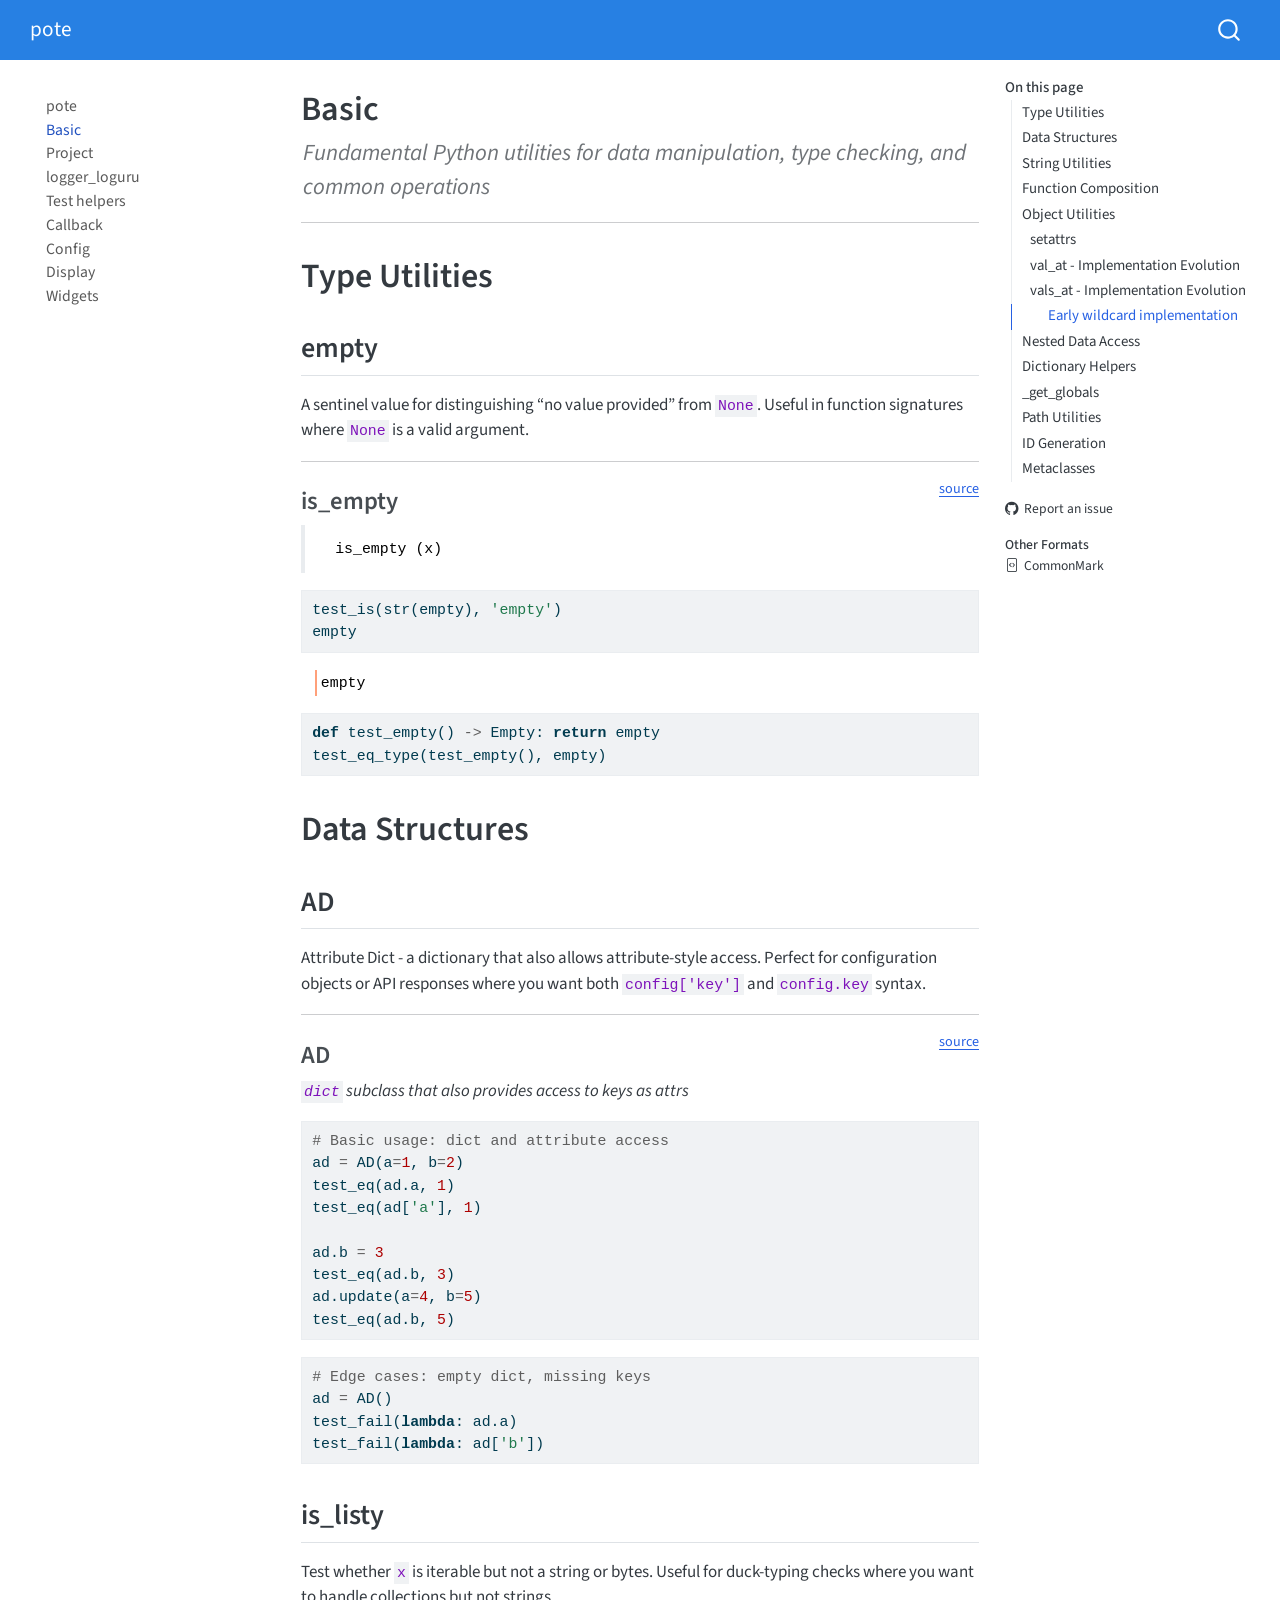
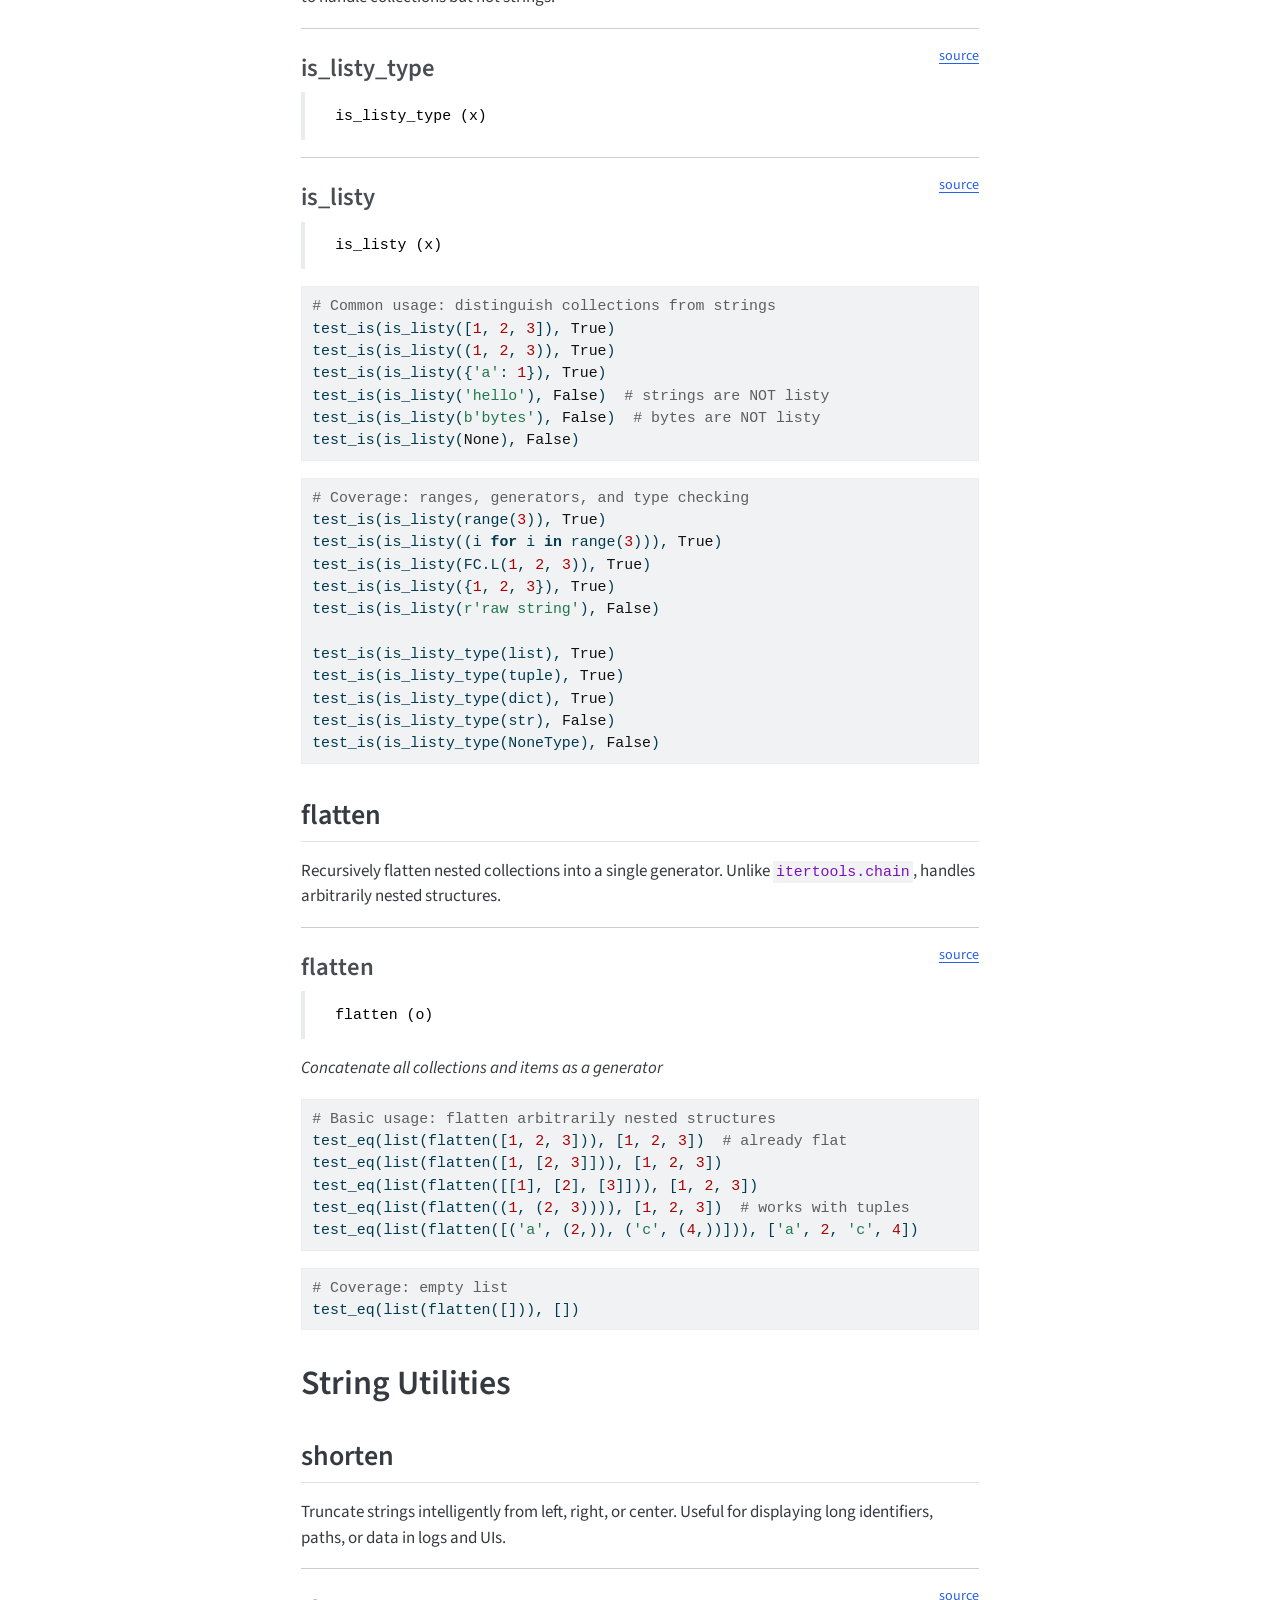
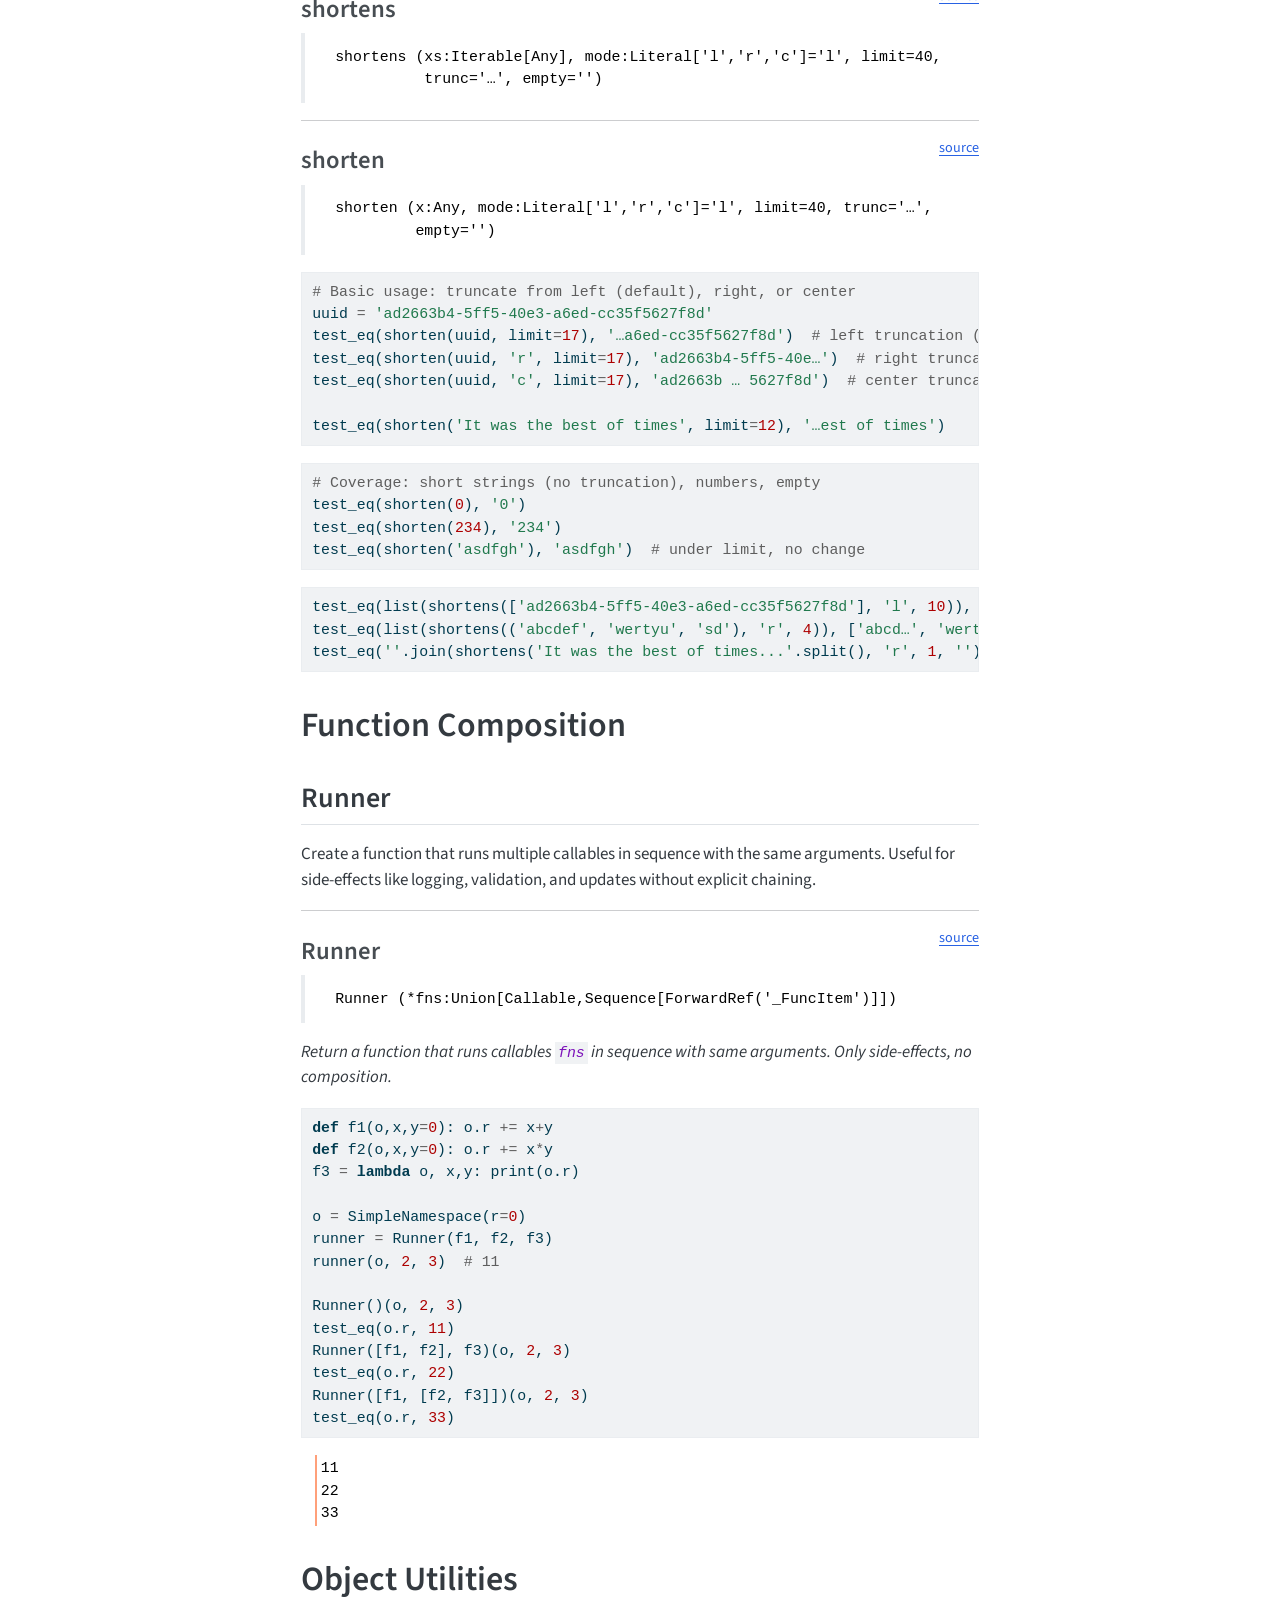
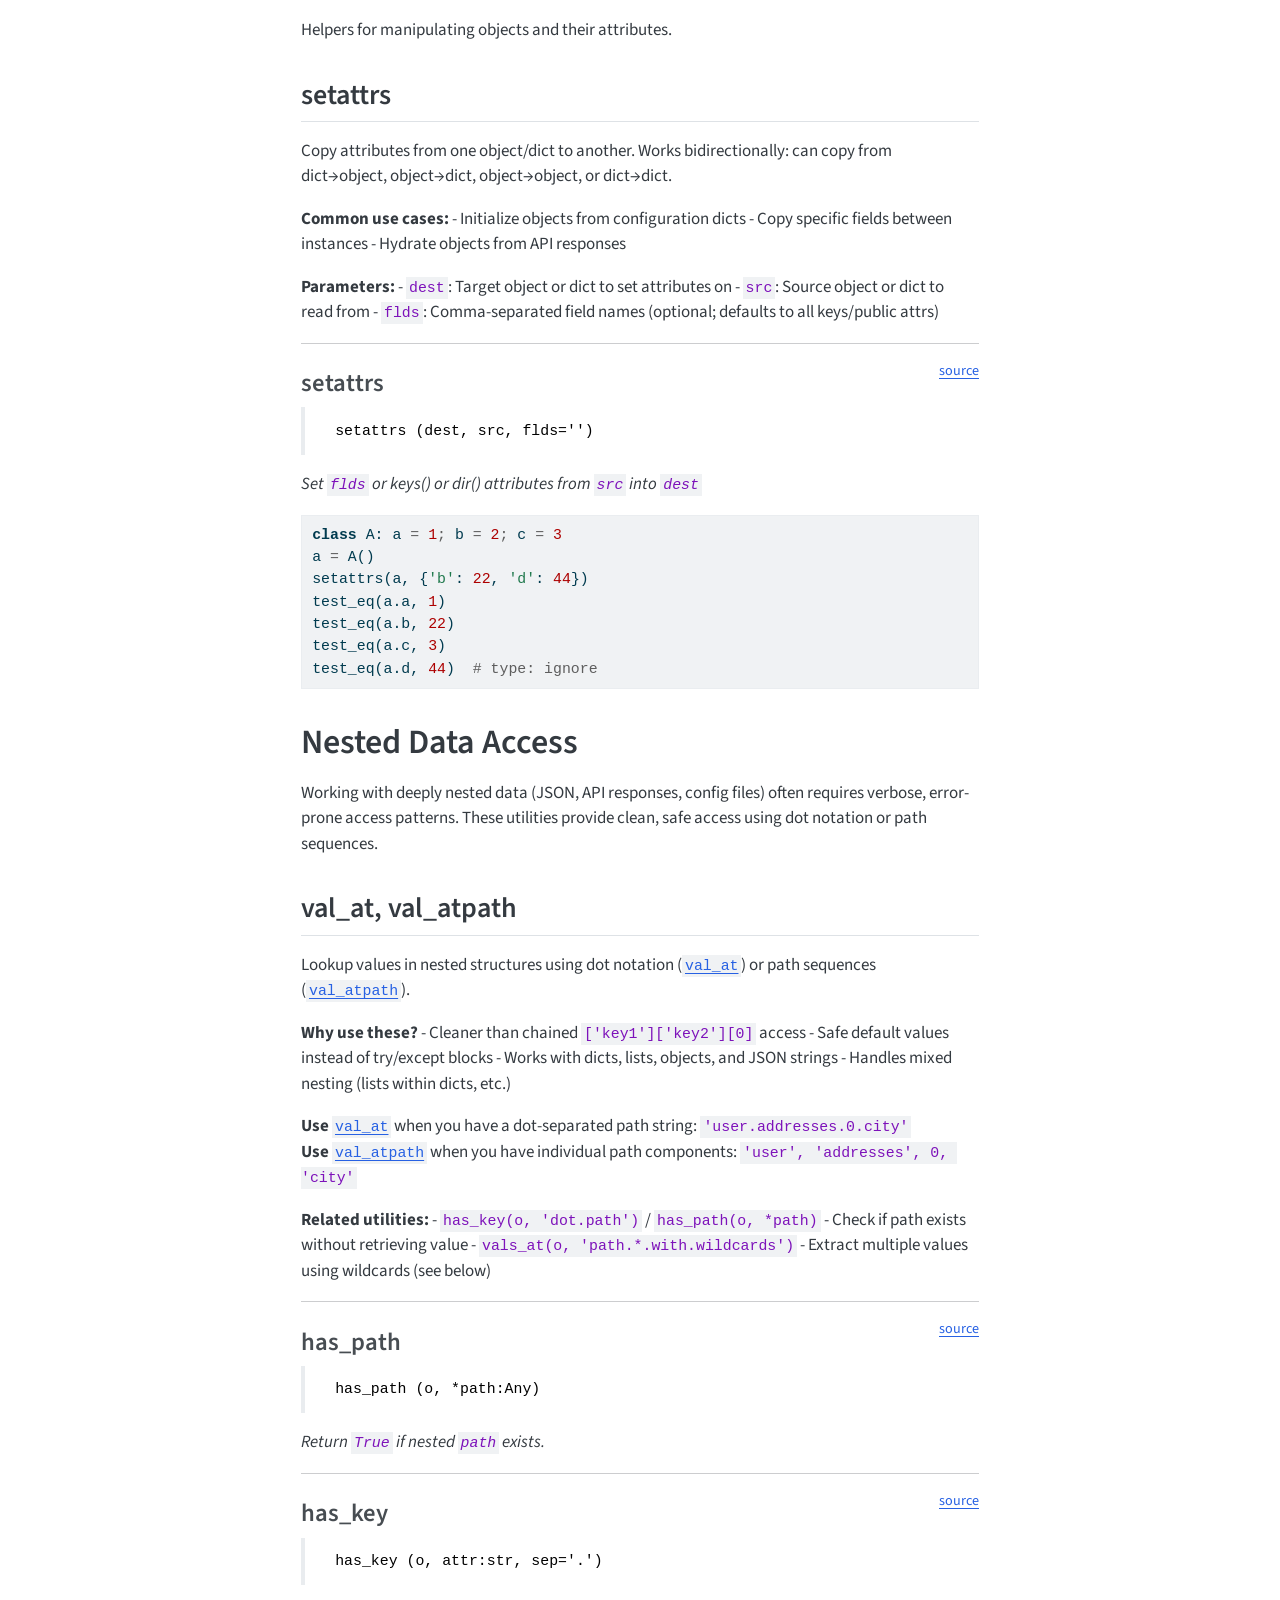
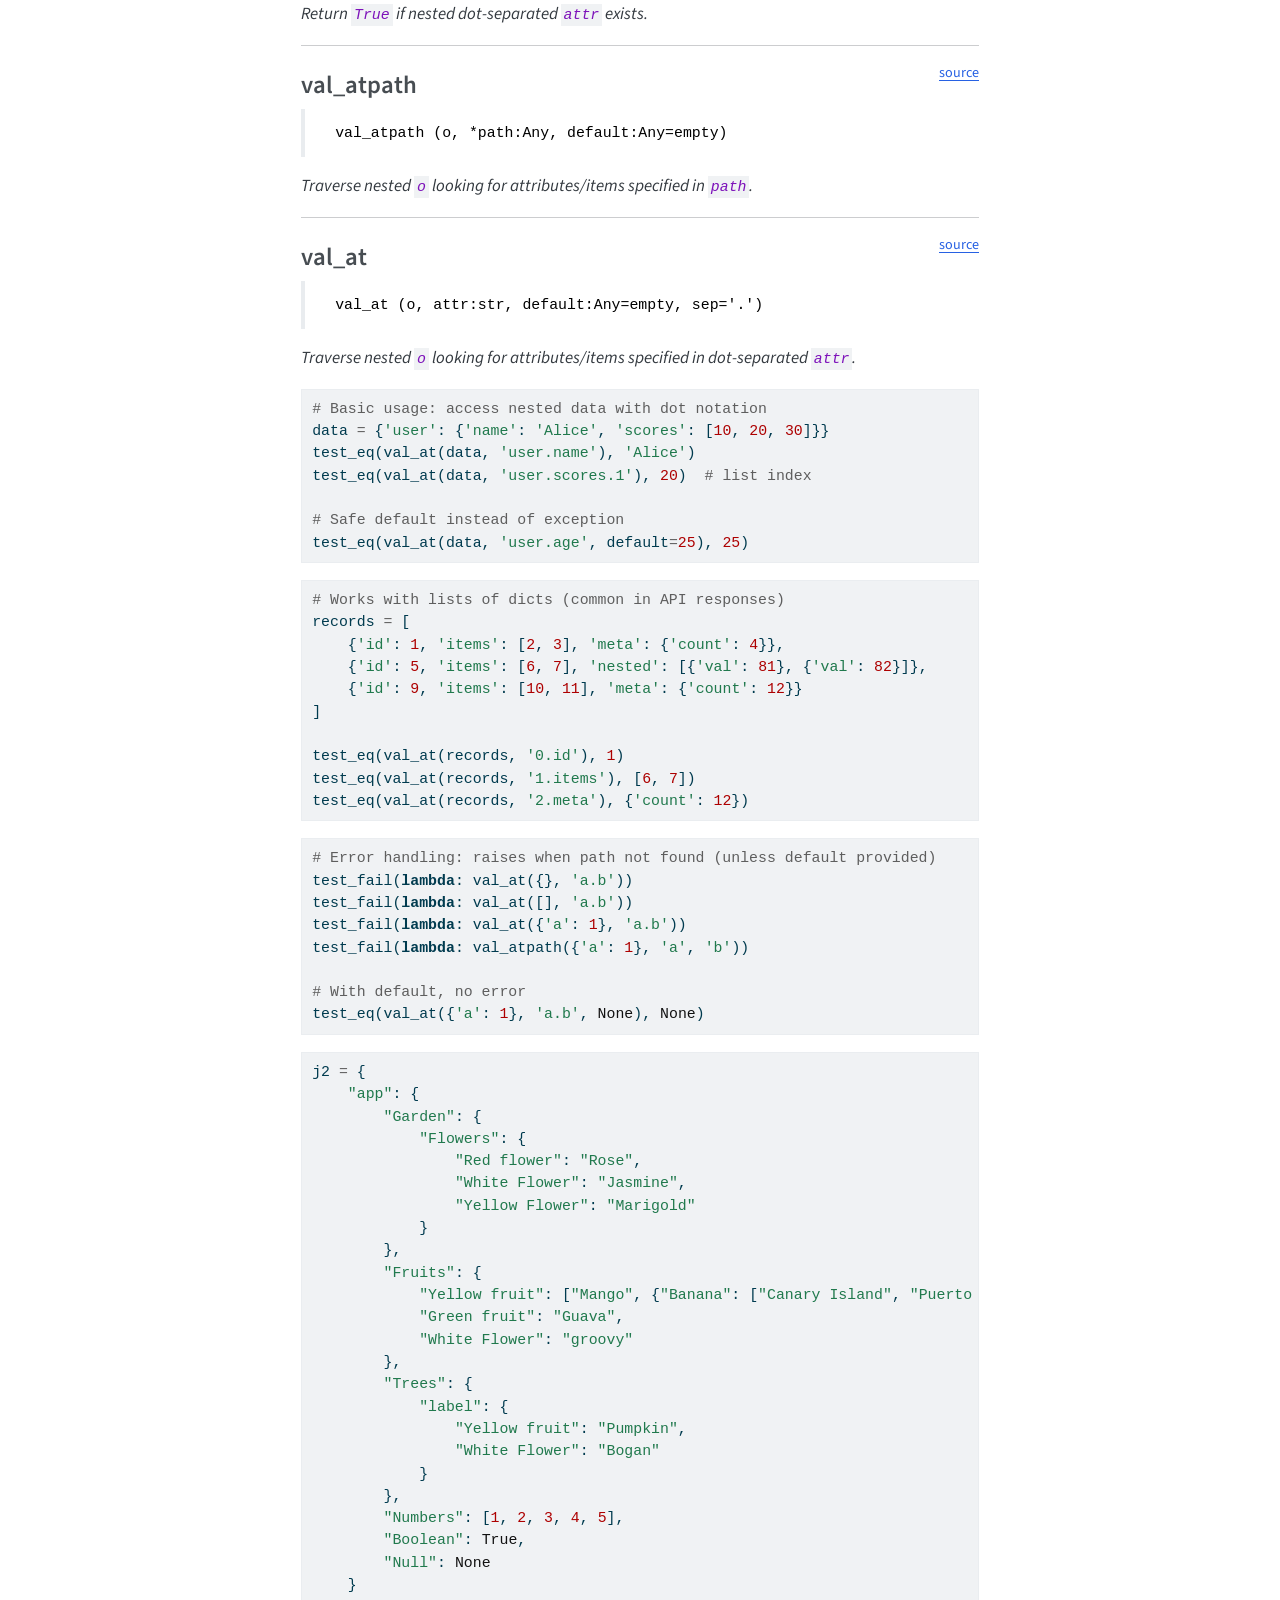
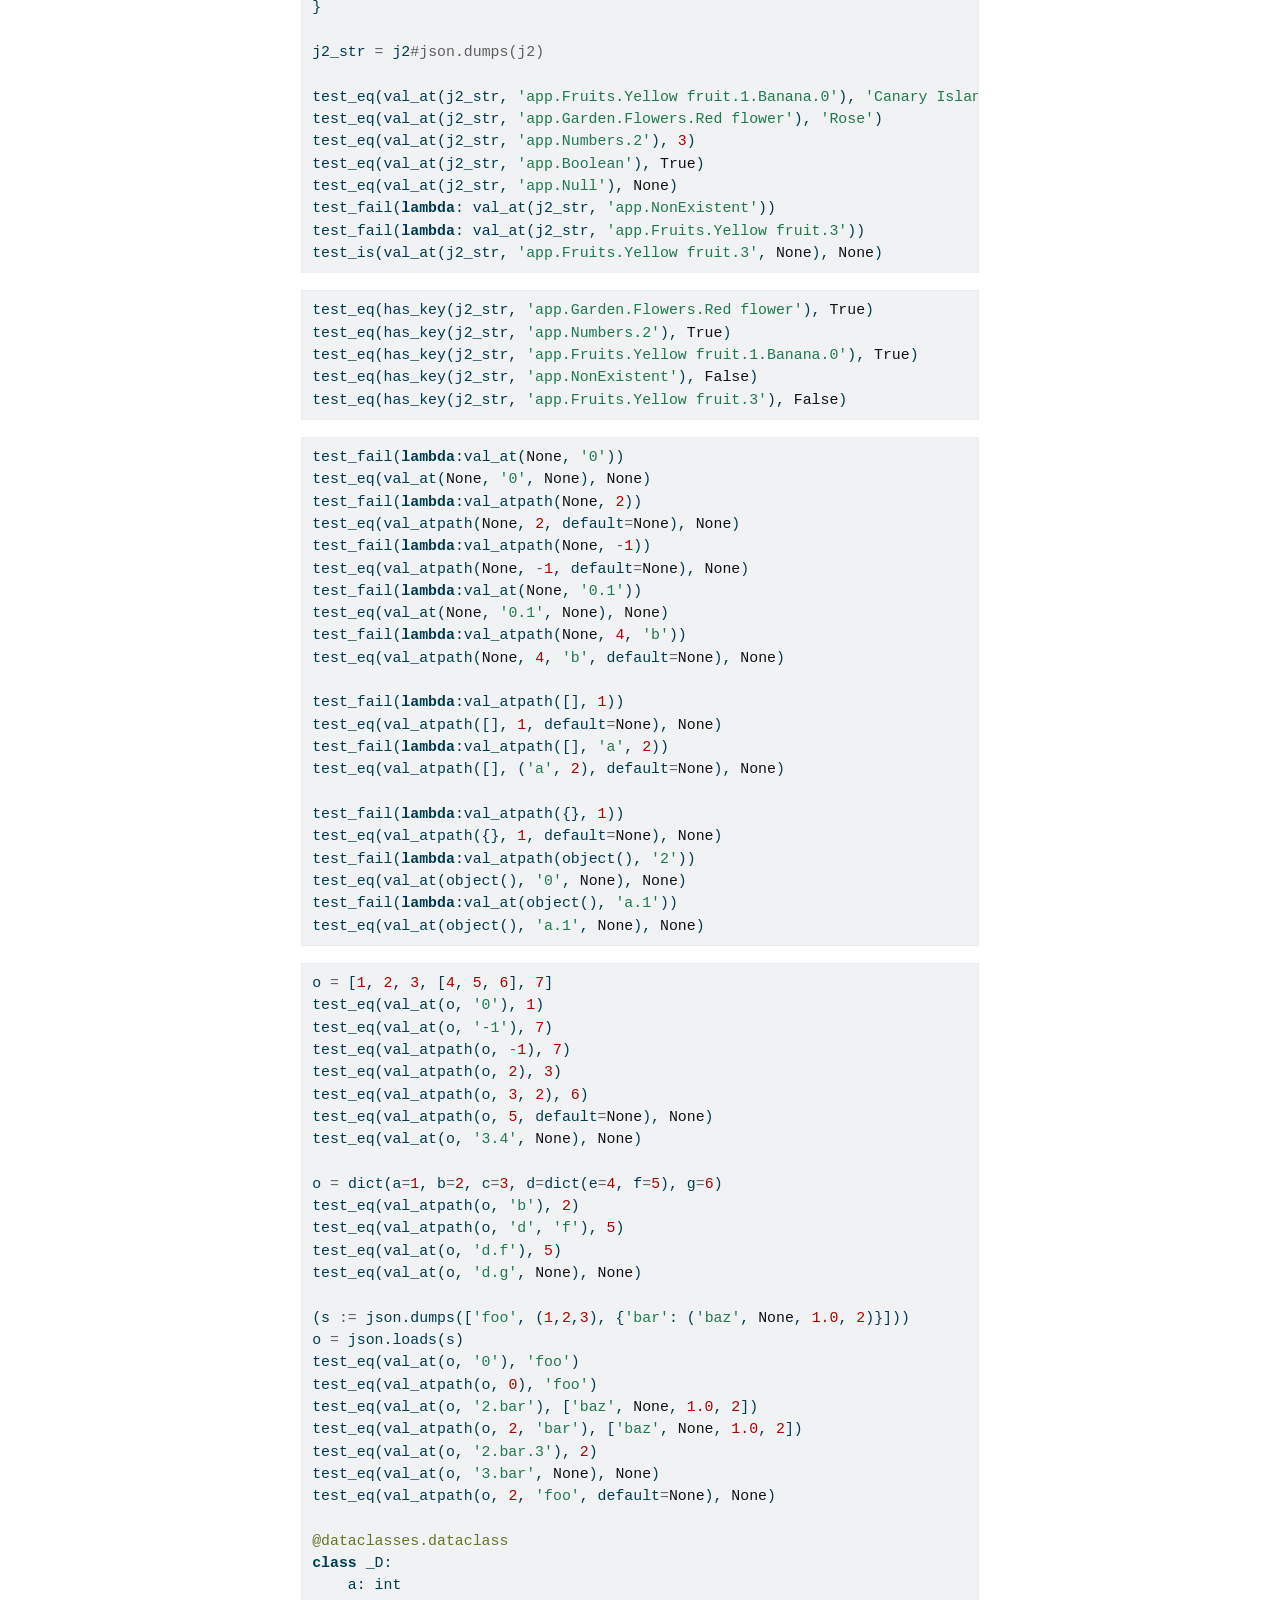
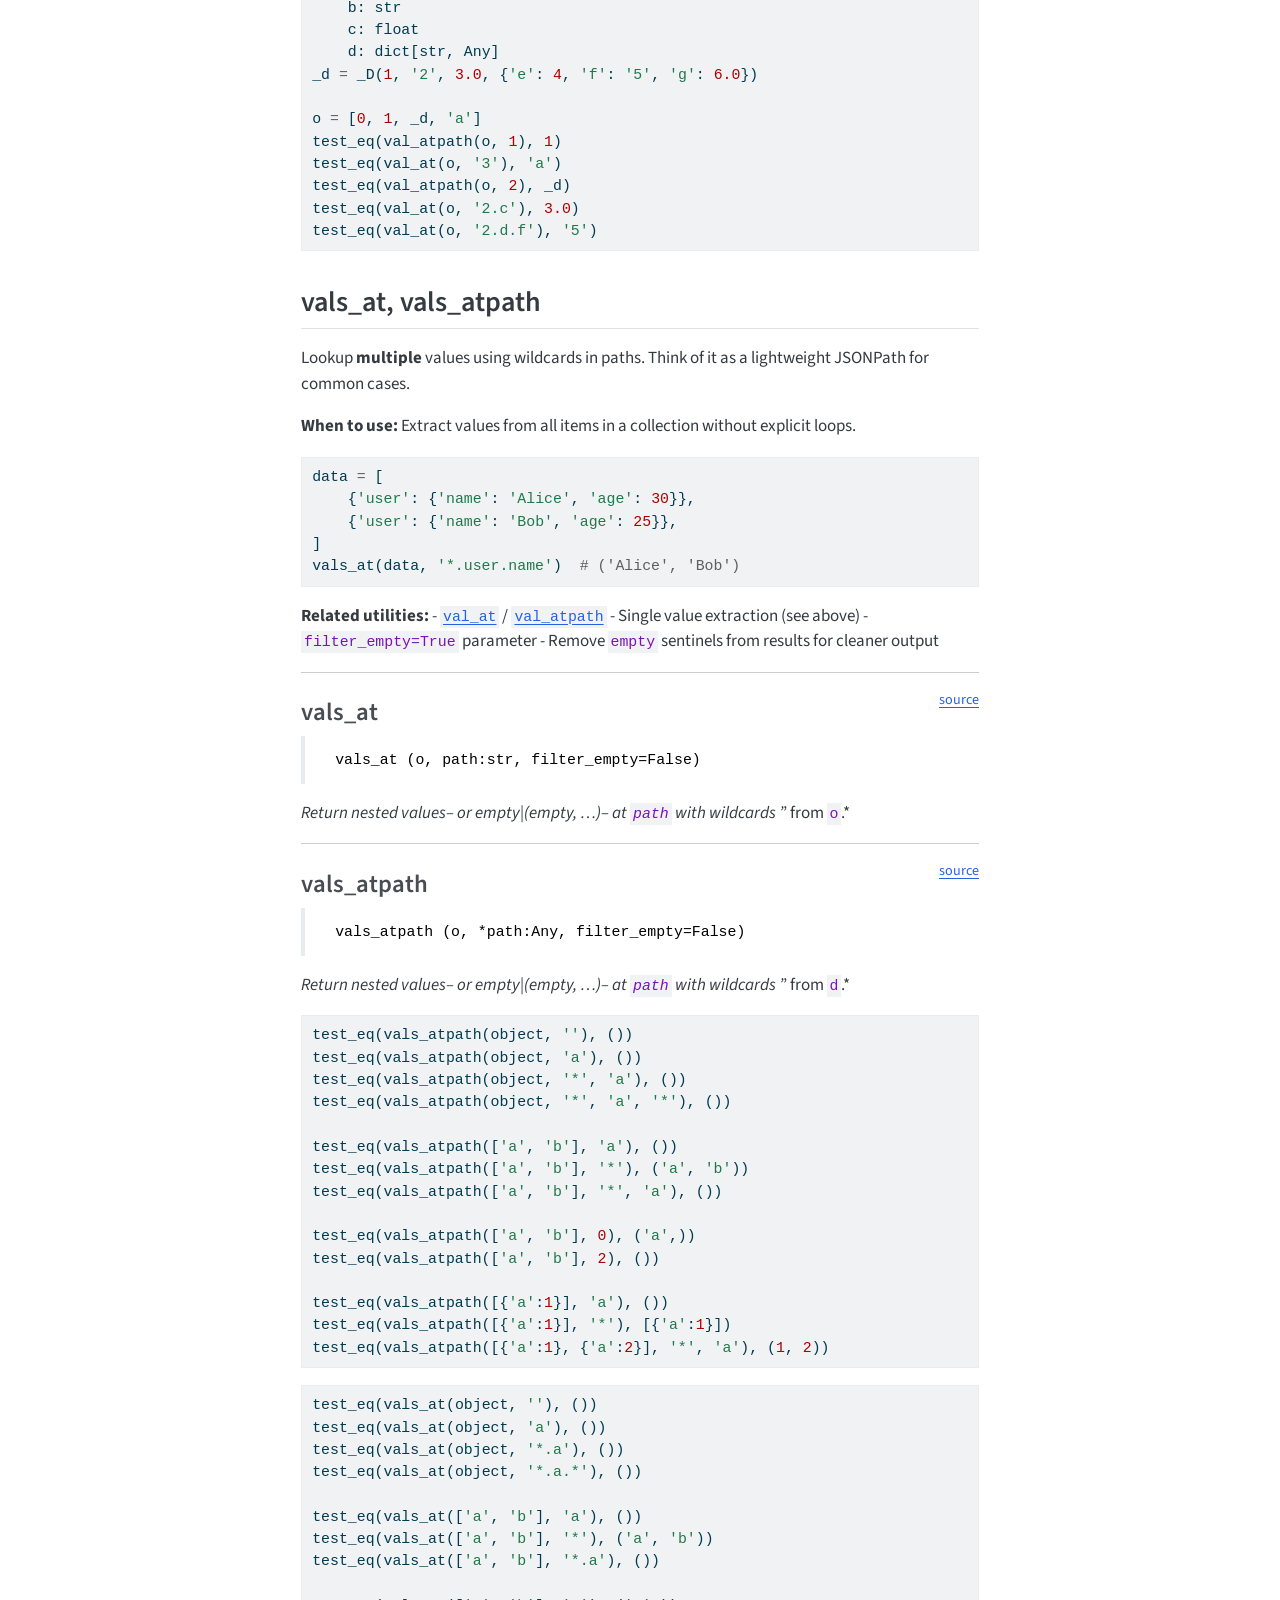
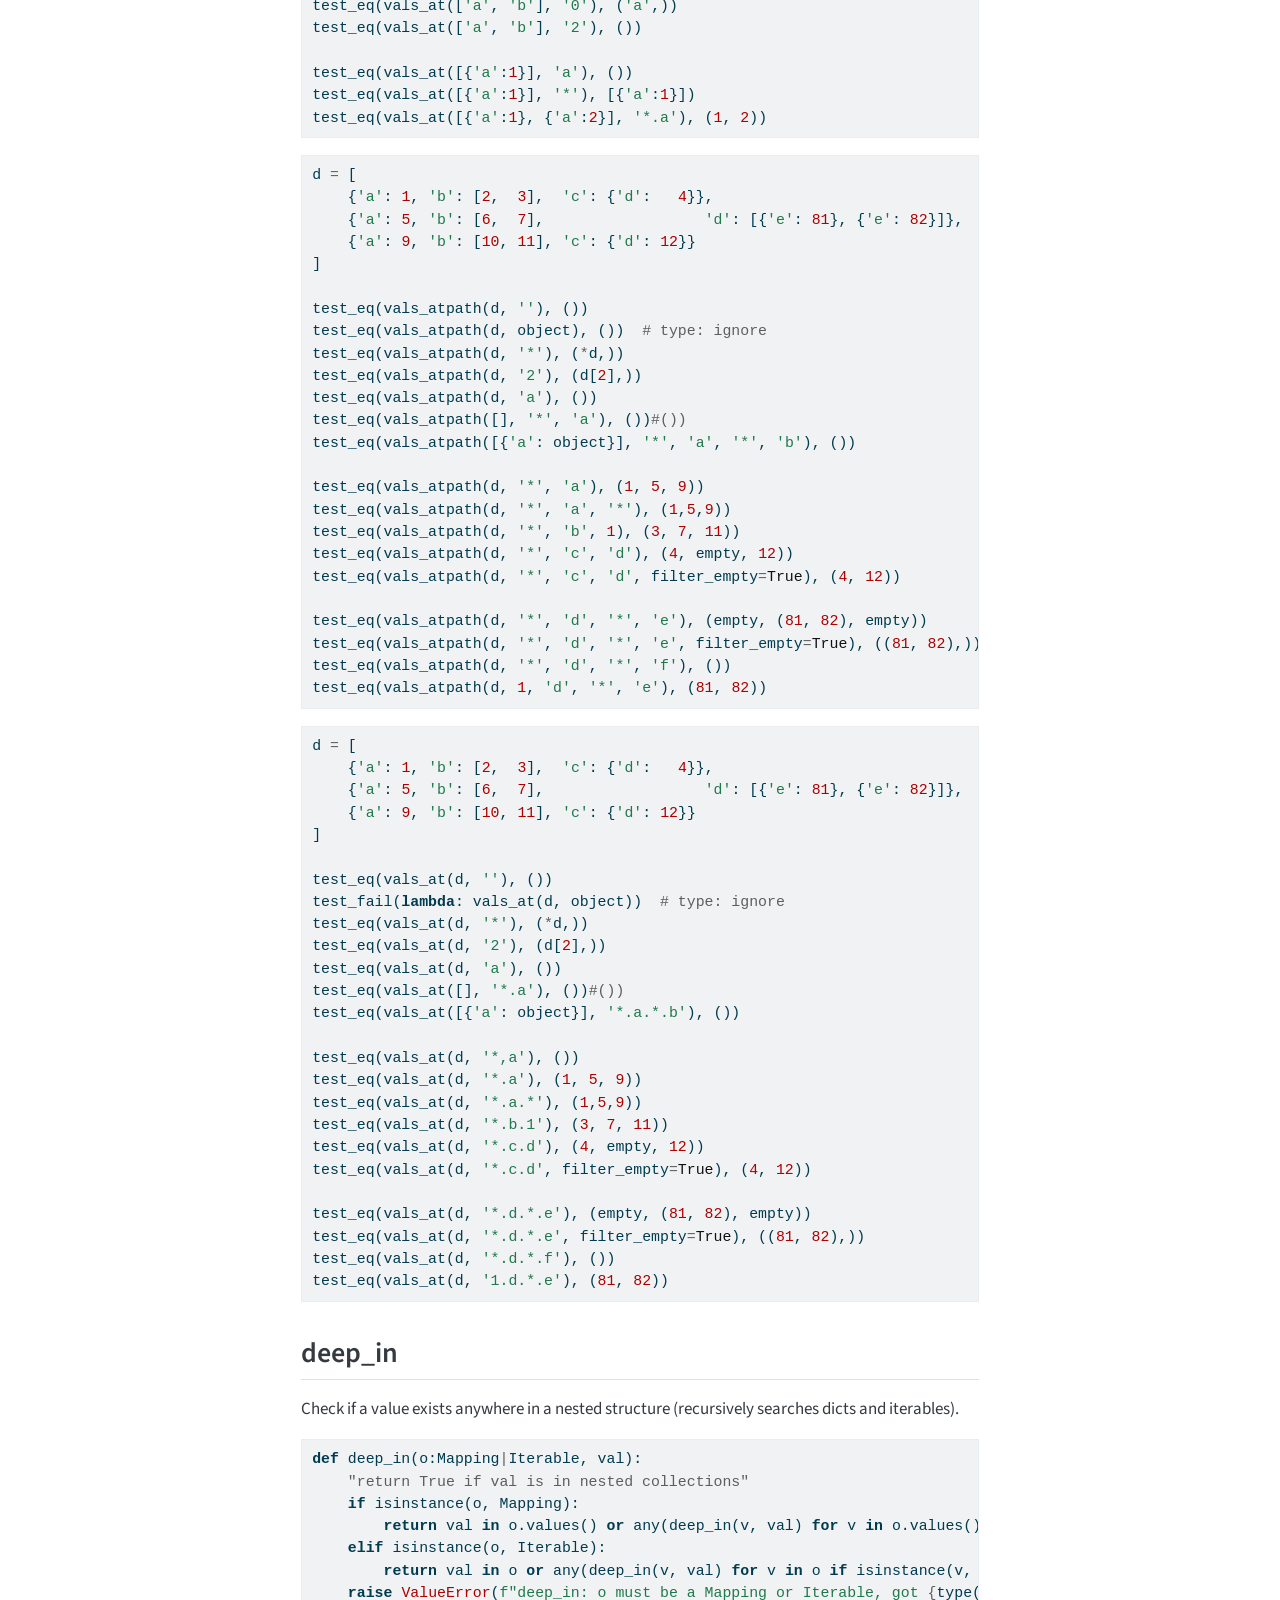
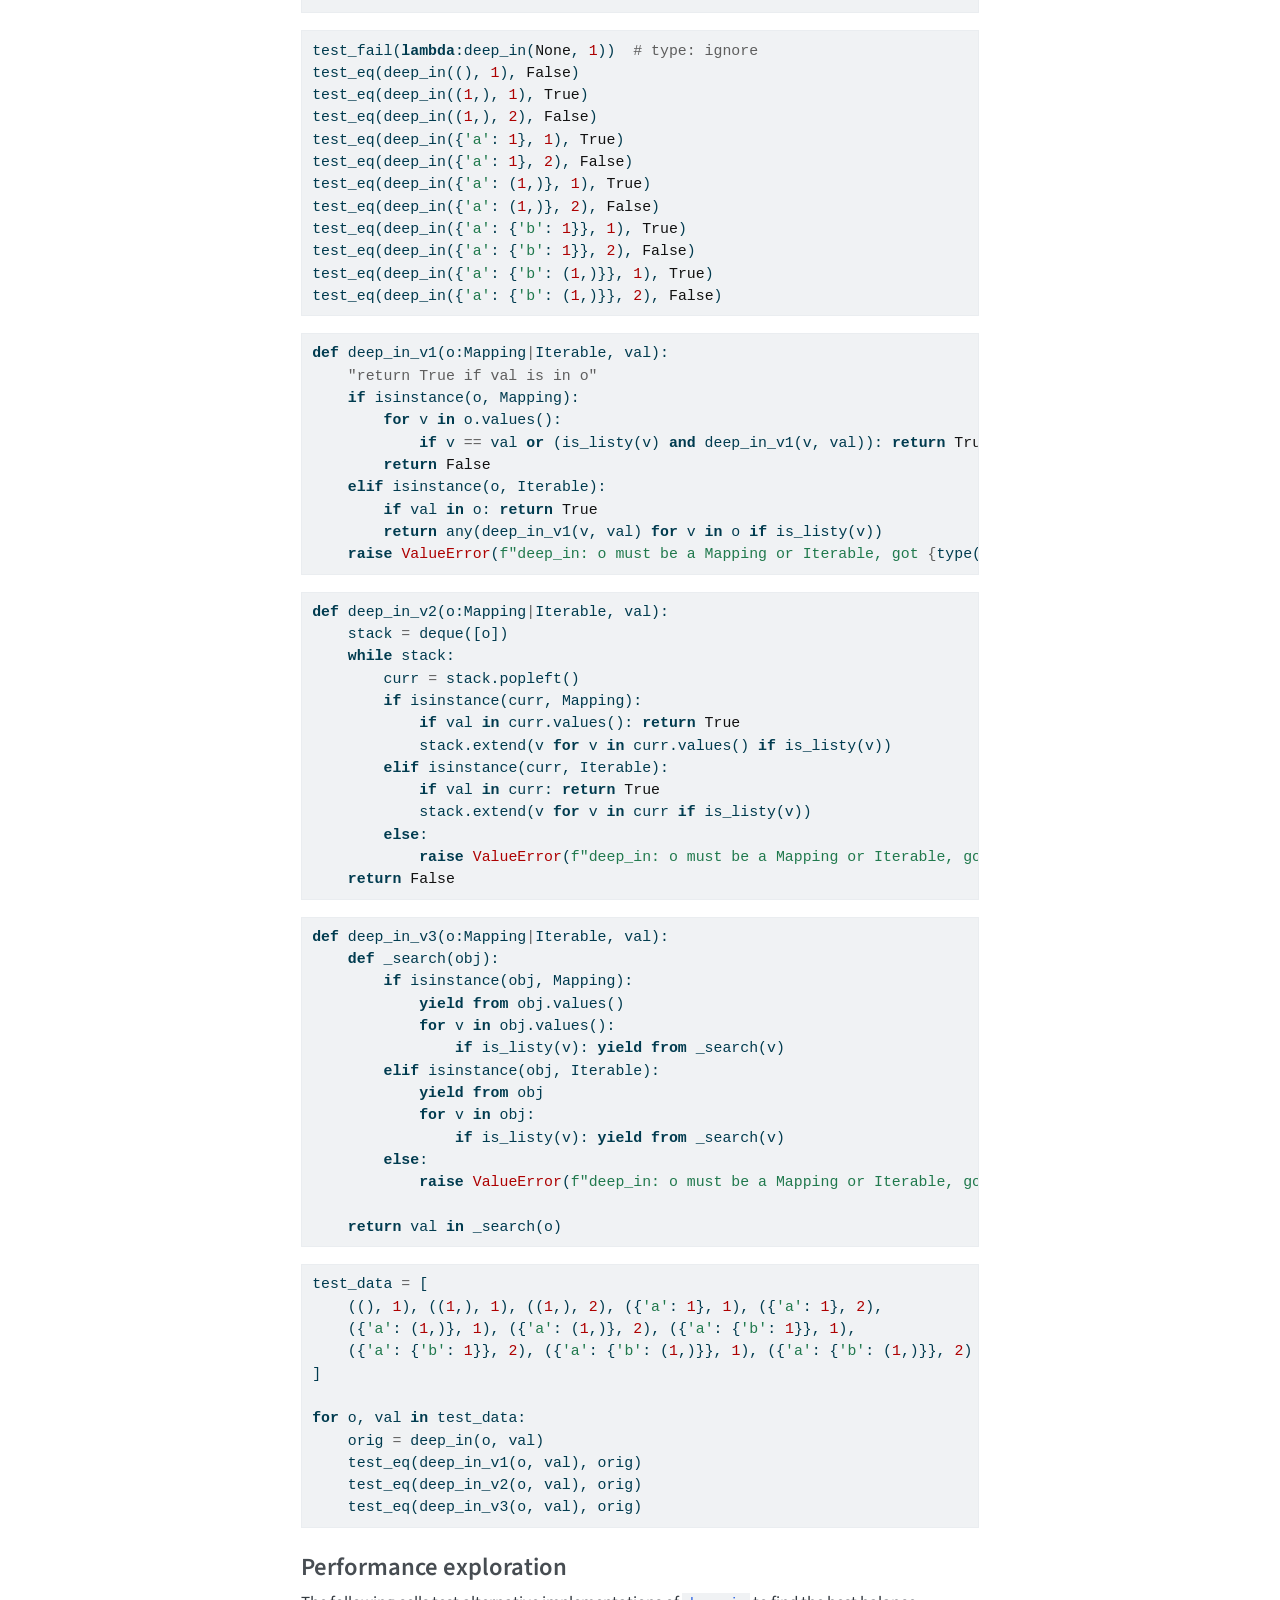
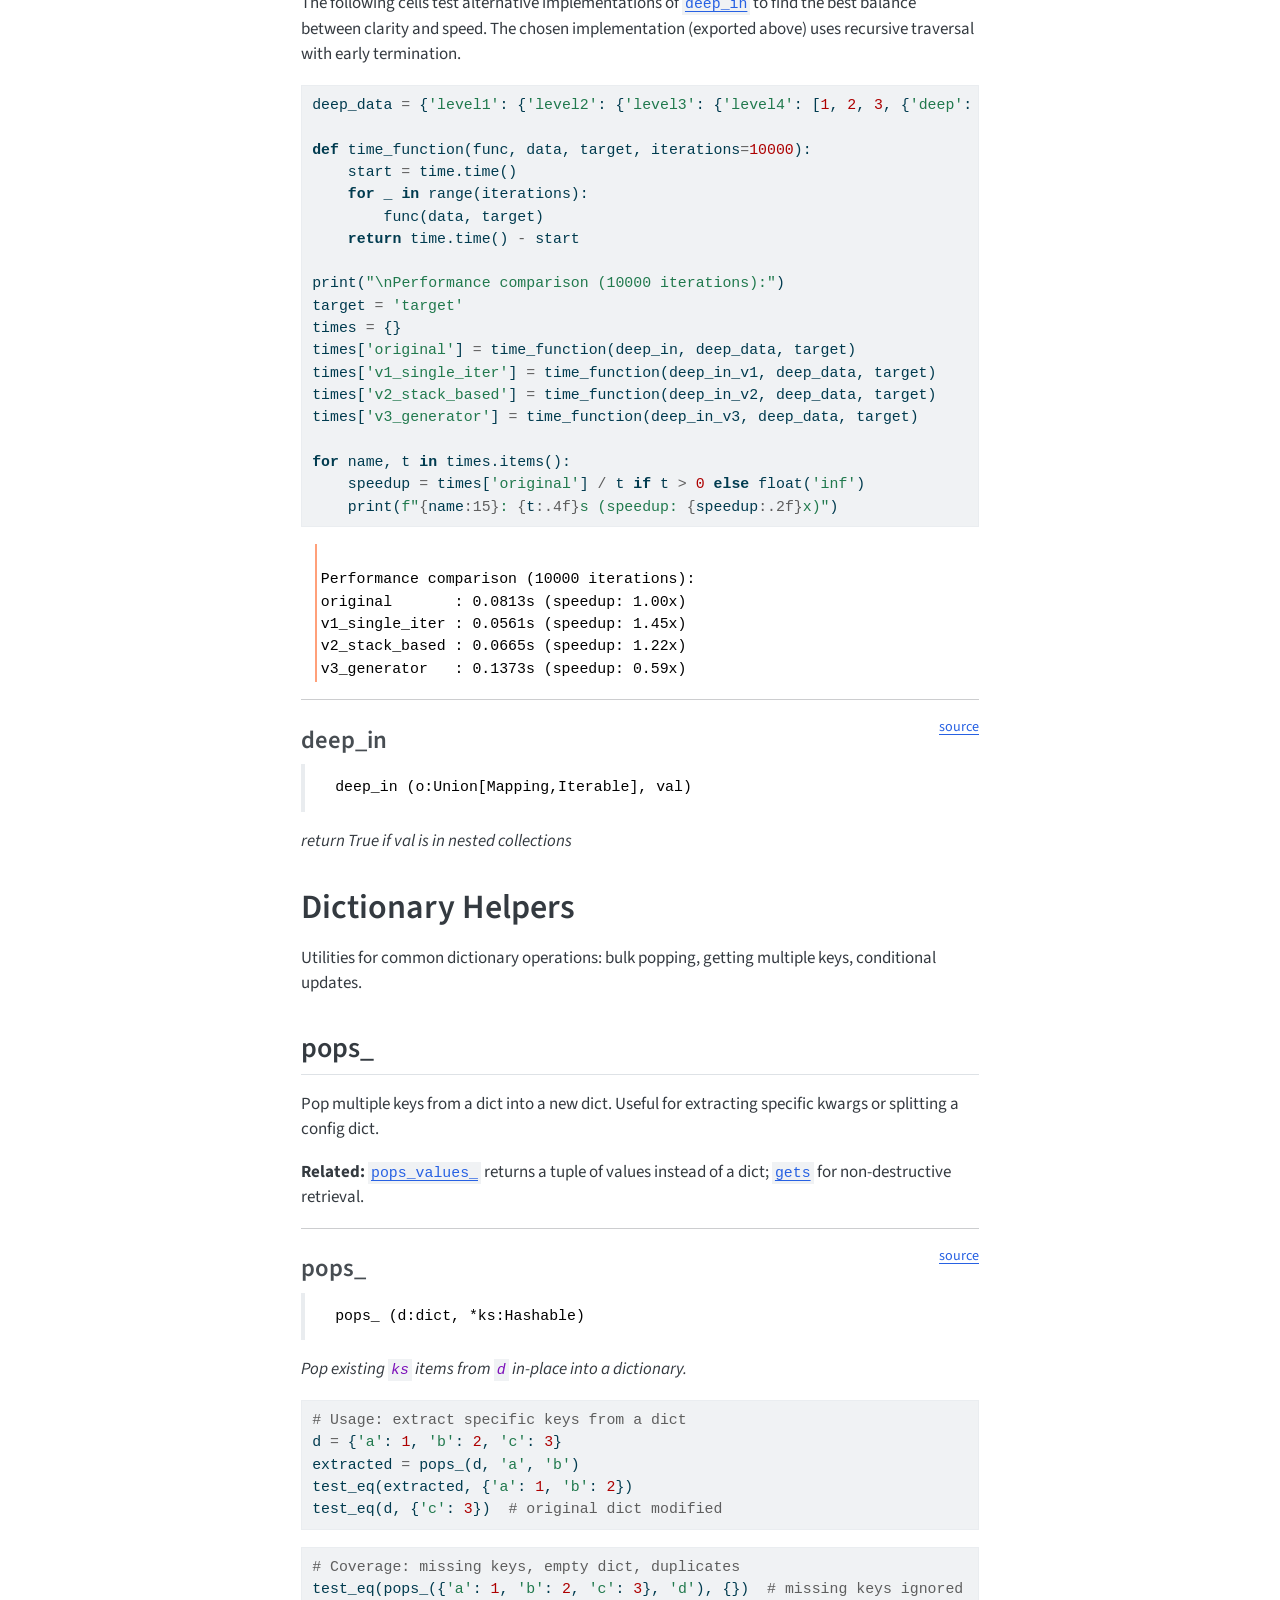
==== basic.html @ 07885128 "deploy: 4223ee55dcad80684638a51b1e7dc7e46226980b" ====
<!DOCTYPE html>
<html xmlns="http://www.w3.org/1999/xhtml" lang="en" xml:lang="en"><head>

<meta charset="utf-8">
<meta name="generator" content="quarto-1.8.26">

<meta name="viewport" content="width=device-width, initial-scale=1.0, user-scalable=yes">

<meta name="description" content="Fundamental Python utilities for data manipulation, type checking, and common operations">

<title>Basic – pote</title>
<style>
code{white-space: pre-wrap;}
span.smallcaps{font-variant: small-caps;}
div.columns{display: flex; gap: min(4vw, 1.5em);}
div.column{flex: auto; overflow-x: auto;}
div.hanging-indent{margin-left: 1.5em; text-indent: -1.5em;}
ul.task-list{list-style: none;}
ul.task-list li input[type="checkbox"] {
  width: 0.8em;
  margin: 0 0.8em 0.2em -1em; /* quarto-specific, see https://github.com/quarto-dev/quarto-cli/issues/4556 */ 
  vertical-align: middle;
}
/* CSS for syntax highlighting */
html { -webkit-text-size-adjust: 100%; }
pre > code.sourceCode { white-space: pre; position: relative; }
pre > code.sourceCode > span { display: inline-block; line-height: 1.25; }
pre > code.sourceCode > span:empty { height: 1.2em; }
.sourceCode { overflow: visible; }
code.sourceCode > span { color: inherit; text-decoration: inherit; }
div.sourceCode { margin: 1em 0; }
pre.sourceCode { margin: 0; }
@media screen {
div.sourceCode { overflow: auto; }
}
@media print {
pre > code.sourceCode { white-space: pre-wrap; }
pre > code.sourceCode > span { text-indent: -5em; padding-left: 5em; }
}
pre.numberSource code
  { counter-reset: source-line 0; }
pre.numberSource code > span
  { position: relative; left: -4em; counter-increment: source-line; }
pre.numberSource code > span > a:first-child::before
  { content: counter(source-line);
    position: relative; left: -1em; text-align: right; vertical-align: baseline;
    border: none; display: inline-block;
    -webkit-touch-callout: none; -webkit-user-select: none;
    -khtml-user-select: none; -moz-user-select: none;
    -ms-user-select: none; user-select: none;
    padding: 0 4px; width: 4em;
  }
pre.numberSource { margin-left: 3em;  padding-left: 4px; }
div.sourceCode
  {   }
@media screen {
pre > code.sourceCode > span > a:first-child::before { text-decoration: underline; }
}
</style>


<script src="site_libs/quarto-nav/quarto-nav.js"></script>
<script src="site_libs/quarto-nav/headroom.min.js"></script>
<script src="site_libs/clipboard/clipboard.min.js"></script>
<script src="site_libs/quarto-search/autocomplete.umd.js"></script>
<script src="site_libs/quarto-search/fuse.min.js"></script>
<script src="site_libs/quarto-search/quarto-search.js"></script>
<meta name="quarto:offset" content="./">
<script src="site_libs/quarto-html/quarto.js" type="module"></script>
<script src="site_libs/quarto-html/tabsets/tabsets.js" type="module"></script>
<script src="site_libs/quarto-html/axe/axe-check.js" type="module"></script>
<script src="site_libs/quarto-html/popper.min.js"></script>
<script src="site_libs/quarto-html/tippy.umd.min.js"></script>
<script src="site_libs/quarto-html/anchor.min.js"></script>
<link href="site_libs/quarto-html/tippy.css" rel="stylesheet">
<link href="site_libs/quarto-html/quarto-syntax-highlighting-587c61ba64f3a5504c4d52d930310e48.css" rel="stylesheet" id="quarto-text-highlighting-styles">
<script src="site_libs/bootstrap/bootstrap.min.js"></script>
<link href="site_libs/bootstrap/bootstrap-icons.css" rel="stylesheet">
<link href="site_libs/bootstrap/bootstrap-000f0825b9c55ed21d14970d810c14a9.min.css" rel="stylesheet" append-hash="true" id="quarto-bootstrap" data-mode="light">
<script id="quarto-search-options" type="application/json">{
  "location": "navbar",
  "copy-button": false,
  "collapse-after": 3,
  "panel-placement": "end",
  "type": "overlay",
  "limit": 50,
  "keyboard-shortcut": [
    "f",
    "/",
    "s"
  ],
  "show-item-context": false,
  "language": {
    "search-no-results-text": "No results",
    "search-matching-documents-text": "matching documents",
    "search-copy-link-title": "Copy link to search",
    "search-hide-matches-text": "Hide additional matches",
    "search-more-match-text": "more match in this document",
    "search-more-matches-text": "more matches in this document",
    "search-clear-button-title": "Clear",
    "search-text-placeholder": "",
    "search-detached-cancel-button-title": "Cancel",
    "search-submit-button-title": "Submit",
    "search-label": "Search"
  }
}</script>


<link rel="stylesheet" href="styles.css">
<meta property="og:title" content="Basic – pote">
<meta property="og:description" content="Fundamental Python utilities for data manipulation, type checking, and common operations">
<meta property="og:site_name" content="pote">
<meta name="twitter:title" content="Basic – pote">
<meta name="twitter:description" content="Fundamental Python utilities for data manipulation, type checking, and common operations">
<meta name="twitter:card" content="summary">
</head>

<body class="nav-sidebar floating nav-fixed quarto-light">

<div id="quarto-search-results"></div>
  <header id="quarto-header" class="headroom fixed-top">
    <nav class="navbar navbar-expand-lg " data-bs-theme="dark">
      <div class="navbar-container container-fluid">
      <div class="navbar-brand-container mx-auto">
    <a class="navbar-brand" href="./index.html">
    <span class="navbar-title">pote</span>
    </a>
  </div>
        <div class="quarto-navbar-tools tools-end">
</div>
          <div id="quarto-search" class="" title="Search"></div>
      </div> <!-- /container-fluid -->
    </nav>
  <nav class="quarto-secondary-nav">
    <div class="container-fluid d-flex">
      <button type="button" class="quarto-btn-toggle btn" data-bs-toggle="collapse" role="button" data-bs-target=".quarto-sidebar-collapse-item" aria-controls="quarto-sidebar" aria-expanded="false" aria-label="Toggle sidebar navigation" onclick="if (window.quartoToggleHeadroom) { window.quartoToggleHeadroom(); }">
        <i class="bi bi-layout-text-sidebar-reverse"></i>
      </button>
        <nav class="quarto-page-breadcrumbs" aria-label="breadcrumb"><ol class="breadcrumb"><li class="breadcrumb-item"><a href="./basic.html">Basic</a></li></ol></nav>
        <a class="flex-grow-1" role="navigation" data-bs-toggle="collapse" data-bs-target=".quarto-sidebar-collapse-item" aria-controls="quarto-sidebar" aria-expanded="false" aria-label="Toggle sidebar navigation" onclick="if (window.quartoToggleHeadroom) { window.quartoToggleHeadroom(); }">      
        </a>
    </div>
  </nav>
</header>
<!-- content -->
<div id="quarto-content" class="quarto-container page-columns page-rows-contents page-layout-article page-navbar">
<!-- sidebar -->
  <nav id="quarto-sidebar" class="sidebar collapse collapse-horizontal quarto-sidebar-collapse-item sidebar-navigation floating overflow-auto">
    <div class="sidebar-menu-container"> 
    <ul class="list-unstyled mt-1">
        <li class="sidebar-item">
  <div class="sidebar-item-container"> 
  <a href="./index.html" class="sidebar-item-text sidebar-link">
 <span class="menu-text">pote</span></a>
  </div>
</li>
        <li class="sidebar-item">
  <div class="sidebar-item-container"> 
  <a href="./basic.html" class="sidebar-item-text sidebar-link active">
 <span class="menu-text">Basic</span></a>
  </div>
</li>
        <li class="sidebar-item">
  <div class="sidebar-item-container"> 
  <a href="./project.html" class="sidebar-item-text sidebar-link">
 <span class="menu-text">Project</span></a>
  </div>
</li>
        <li class="sidebar-item">
  <div class="sidebar-item-container"> 
  <a href="./logger_loguru.html" class="sidebar-item-text sidebar-link">
 <span class="menu-text">logger_loguru</span></a>
  </div>
</li>
        <li class="sidebar-item">
  <div class="sidebar-item-container"> 
  <a href="./test.html" class="sidebar-item-text sidebar-link">
 <span class="menu-text">Test helpers</span></a>
  </div>
</li>
        <li class="sidebar-item">
  <div class="sidebar-item-container"> 
  <a href="./callback.html" class="sidebar-item-text sidebar-link">
 <span class="menu-text">Callback</span></a>
  </div>
</li>
        <li class="sidebar-item">
  <div class="sidebar-item-container"> 
  <a href="./config.html" class="sidebar-item-text sidebar-link">
 <span class="menu-text">Config</span></a>
  </div>
</li>
        <li class="sidebar-item">
  <div class="sidebar-item-container"> 
  <a href="./display.html" class="sidebar-item-text sidebar-link">
 <span class="menu-text">Display</span></a>
  </div>
</li>
        <li class="sidebar-item">
  <div class="sidebar-item-container"> 
  <a href="./widgets.html" class="sidebar-item-text sidebar-link">
 <span class="menu-text">Widgets</span></a>
  </div>
</li>
    </ul>
    </div>
</nav>
<div id="quarto-sidebar-glass" class="quarto-sidebar-collapse-item" data-bs-toggle="collapse" data-bs-target=".quarto-sidebar-collapse-item"></div>
<!-- margin-sidebar -->
    <div id="quarto-margin-sidebar" class="sidebar margin-sidebar">
        <nav id="TOC" role="doc-toc" class="toc-active">
    <h2 id="toc-title">On this page</h2>
   
  <ul>
  <li><a href="#type-utilities" id="toc-type-utilities" class="nav-link active" data-scroll-target="#type-utilities">Type Utilities</a>
  <ul class="collapse">
  <li><a href="#empty" id="toc-empty" class="nav-link" data-scroll-target="#empty">empty</a>
  <ul class="collapse">
  <li><a href="#is_empty" id="toc-is_empty" class="nav-link" data-scroll-target="#is_empty">is_empty</a></li>
  </ul></li>
  </ul></li>
  <li><a href="#data-structures" id="toc-data-structures" class="nav-link" data-scroll-target="#data-structures">Data Structures</a>
  <ul class="collapse">
  <li><a href="#ad" id="toc-ad" class="nav-link" data-scroll-target="#ad">AD</a>
  <ul class="collapse">
  <li><a href="#ad-1" id="toc-ad-1" class="nav-link" data-scroll-target="#ad-1">AD</a></li>
  </ul></li>
  <li><a href="#is_listy" id="toc-is_listy" class="nav-link" data-scroll-target="#is_listy">is_listy</a>
  <ul class="collapse">
  <li><a href="#is_listy_type" id="toc-is_listy_type" class="nav-link" data-scroll-target="#is_listy_type">is_listy_type</a></li>
  <li><a href="#is_listy-1" id="toc-is_listy-1" class="nav-link" data-scroll-target="#is_listy-1">is_listy</a></li>
  </ul></li>
  <li><a href="#flatten" id="toc-flatten" class="nav-link" data-scroll-target="#flatten">flatten</a>
  <ul class="collapse">
  <li><a href="#flatten-1" id="toc-flatten-1" class="nav-link" data-scroll-target="#flatten-1">flatten</a></li>
  </ul></li>
  </ul></li>
  <li><a href="#string-utilities" id="toc-string-utilities" class="nav-link" data-scroll-target="#string-utilities">String Utilities</a>
  <ul class="collapse">
  <li><a href="#shorten" id="toc-shorten" class="nav-link" data-scroll-target="#shorten">shorten</a>
  <ul class="collapse">
  <li><a href="#shortens" id="toc-shortens" class="nav-link" data-scroll-target="#shortens">shortens</a></li>
  <li><a href="#shorten-1" id="toc-shorten-1" class="nav-link" data-scroll-target="#shorten-1">shorten</a></li>
  </ul></li>
  </ul></li>
  <li><a href="#function-composition" id="toc-function-composition" class="nav-link" data-scroll-target="#function-composition">Function Composition</a>
  <ul class="collapse">
  <li><a href="#runner" id="toc-runner" class="nav-link" data-scroll-target="#runner">Runner</a>
  <ul class="collapse">
  <li><a href="#runner-1" id="toc-runner-1" class="nav-link" data-scroll-target="#runner-1">Runner</a></li>
  </ul></li>
  </ul></li>
  <li><a href="#object-utilities" id="toc-object-utilities" class="nav-link" data-scroll-target="#object-utilities">Object Utilities</a>
  <ul class="collapse">
  <li><a href="#setattrs" id="toc-setattrs" class="nav-link" data-scroll-target="#setattrs">setattrs</a>
  <ul class="collapse">
  <li><a href="#setattrs-1" id="toc-setattrs-1" class="nav-link" data-scroll-target="#setattrs-1">setattrs</a></li>
  </ul></li>
  <li><a href="#val_at---implementation-evolution" id="toc-val_at---implementation-evolution" class="nav-link" data-scroll-target="#val_at---implementation-evolution">val_at - Implementation Evolution</a>
  <ul class="collapse">
  <li><a href="#initial-attempt-simple-dict-only-version" id="toc-initial-attempt-simple-dict-only-version" class="nav-link" data-scroll-target="#initial-attempt-simple-dict-only-version">Initial attempt: Simple dict-only version</a></li>
  </ul></li>
  <li><a href="#vals_at---implementation-evolution" id="toc-vals_at---implementation-evolution" class="nav-link" data-scroll-target="#vals_at---implementation-evolution">vals_at - Implementation Evolution</a>
  <ul class="collapse">
  <li><a href="#early-wildcard-implementation" id="toc-early-wildcard-implementation" class="nav-link" data-scroll-target="#early-wildcard-implementation">Early wildcard implementation</a></li>
  </ul></li>
  </ul></li>
  <li><a href="#nested-data-access" id="toc-nested-data-access" class="nav-link" data-scroll-target="#nested-data-access">Nested Data Access</a>
  <ul class="collapse">
  <li><a href="#val_at-val_atpath" id="toc-val_at-val_atpath" class="nav-link" data-scroll-target="#val_at-val_atpath">val_at, val_atpath</a>
  <ul class="collapse">
  <li><a href="#has_path" id="toc-has_path" class="nav-link" data-scroll-target="#has_path">has_path</a></li>
  <li><a href="#has_key" id="toc-has_key" class="nav-link" data-scroll-target="#has_key">has_key</a></li>
  <li><a href="#val_atpath" id="toc-val_atpath" class="nav-link" data-scroll-target="#val_atpath">val_atpath</a></li>
  <li><a href="#val_at" id="toc-val_at" class="nav-link" data-scroll-target="#val_at">val_at</a></li>
  </ul></li>
  <li><a href="#vals_at-vals_atpath" id="toc-vals_at-vals_atpath" class="nav-link" data-scroll-target="#vals_at-vals_atpath">vals_at, vals_atpath</a>
  <ul class="collapse">
  <li><a href="#vals_at" id="toc-vals_at" class="nav-link" data-scroll-target="#vals_at">vals_at</a></li>
  <li><a href="#vals_atpath" id="toc-vals_atpath" class="nav-link" data-scroll-target="#vals_atpath">vals_atpath</a></li>
  </ul></li>
  <li><a href="#deep_in" id="toc-deep_in" class="nav-link" data-scroll-target="#deep_in">deep_in</a>
  <ul class="collapse">
  <li><a href="#performance-exploration" id="toc-performance-exploration" class="nav-link" data-scroll-target="#performance-exploration">Performance exploration</a></li>
  <li><a href="#deep_in-1" id="toc-deep_in-1" class="nav-link" data-scroll-target="#deep_in-1">deep_in</a></li>
  </ul></li>
  </ul></li>
  <li><a href="#dictionary-helpers" id="toc-dictionary-helpers" class="nav-link" data-scroll-target="#dictionary-helpers">Dictionary Helpers</a>
  <ul class="collapse">
  <li><a href="#pops_" id="toc-pops_" class="nav-link" data-scroll-target="#pops_">pops_</a>
  <ul class="collapse">
  <li><a href="#pops_-1" id="toc-pops_-1" class="nav-link" data-scroll-target="#pops_-1">pops_</a></li>
  </ul></li>
  <li><a href="#pops_values_" id="toc-pops_values_" class="nav-link" data-scroll-target="#pops_values_">pops_values_</a>
  <ul class="collapse">
  <li><a href="#pops_values_-1" id="toc-pops_values_-1" class="nav-link" data-scroll-target="#pops_values_-1">pops_values_</a></li>
  </ul></li>
  <li><a href="#gets" id="toc-gets" class="nav-link" data-scroll-target="#gets">gets</a>
  <ul class="collapse">
  <li><a href="#gets-1" id="toc-gets-1" class="nav-link" data-scroll-target="#gets-1">gets</a></li>
  </ul></li>
  <li><a href="#update_" id="toc-update_" class="nav-link" data-scroll-target="#update_">update_</a>
  <ul class="collapse">
  <li><a href="#update_-1" id="toc-update_-1" class="nav-link" data-scroll-target="#update_-1">update_</a></li>
  </ul></li>
  </ul></li>
  <li><a href="#get_globals" id="toc-get_globals" class="nav-link" data-scroll-target="#get_globals">_get_globals</a></li>
  <li><a href="#path-utilities" id="toc-path-utilities" class="nav-link" data-scroll-target="#path-utilities">Path Utilities</a>
  <ul class="collapse">
  <li><a href="#bundle_path" id="toc-bundle_path" class="nav-link" data-scroll-target="#bundle_path">bundle_path</a>
  <ul class="collapse">
  <li><a href="#bundle_path-1" id="toc-bundle_path-1" class="nav-link" data-scroll-target="#bundle_path-1">bundle_path</a></li>
  </ul></li>
  </ul></li>
  <li><a href="#id-generation" id="toc-id-generation" class="nav-link" data-scroll-target="#id-generation">ID Generation</a>
  <ul class="collapse">
  <li><a href="#kounter" id="toc-kounter" class="nav-link" data-scroll-target="#kounter">Kounter</a>
  <ul class="collapse">
  <li><a href="#kounter-1" id="toc-kounter-1" class="nav-link" data-scroll-target="#kounter-1">Kounter</a></li>
  </ul></li>
  <li><a href="#id_gen" id="toc-id_gen" class="nav-link" data-scroll-target="#id_gen">id_gen</a>
  <ul class="collapse">
  <li><a href="#id_gen-1" id="toc-id_gen-1" class="nav-link" data-scroll-target="#id_gen-1">id_gen</a></li>
  <li><a href="#simple_id" id="toc-simple_id" class="nav-link" data-scroll-target="#simple_id">simple_id</a></li>
  </ul></li>
  </ul></li>
  <li><a href="#metaclasses" id="toc-metaclasses" class="nav-link" data-scroll-target="#metaclasses">Metaclasses</a>
  <ul class="collapse">
  <li><a href="#withcountermeta" id="toc-withcountermeta" class="nav-link" data-scroll-target="#withcountermeta">WithCounterMeta</a>
  <ul class="collapse">
  <li><a href="#withcountermeta-1" id="toc-withcountermeta-1" class="nav-link" data-scroll-target="#withcountermeta-1">WithCounterMeta</a></li>
  </ul></li>
  </ul></li>
  </ul>
<div class="toc-actions"><ul><li><a href="https://github.com/civvic/pote/issues/new" class="toc-action"><i class="bi bi-github"></i>Report an issue</a></li></ul></div><div class="quarto-alternate-formats"><h2>Other Formats</h2><ul><li><a href="basic.html.md"><i class="bi bi-file-code"></i>CommonMark</a></li></ul></div></nav>
    </div>
<!-- main -->
<main class="content" id="quarto-document-content">

<header id="title-block-header" class="quarto-title-block default">
<div class="quarto-title">
<h1 class="title">Basic</h1>
</div>

<div>
  <div class="description">
    Fundamental Python utilities for data manipulation, type checking, and common operations
  </div>
</div>


<div class="quarto-title-meta">

    
  
    
  </div>
  


</header>


<!-- WARNING: THIS FILE WAS AUTOGENERATED! DO NOT EDIT! -->
<!-- # Prologue -->
<hr>
<section id="type-utilities" class="level1">
<h1>Type Utilities</h1>
<section id="empty" class="level2">
<h2 class="anchored" data-anchor-id="empty">empty</h2>
<p>A sentinel value for distinguishing “no value provided” from <code>None</code>. Useful in function signatures where <code>None</code> is a valid argument.</p>
<hr>
<p><a href="https://github.com/civvic/pote/blob/main/pote/basic.py#L51" target="_blank" style="float:right; font-size:smaller">source</a></p>
<section id="is_empty" class="level3">
<h3 class="anchored" data-anchor-id="is_empty">is_empty</h3>
<blockquote class="blockquote">
<pre><code> is_empty (x)</code></pre>
</blockquote>
<div id="cell-6" class="cell">
<div class="code-copy-outer-scaffold"><div class="sourceCode cell-code" id="cb2"><pre class="sourceCode python code-with-copy"><code class="sourceCode python"><span id="cb2-1"><a href="#cb2-1" aria-hidden="true" tabindex="-1"></a>test_is(<span class="bu">str</span>(empty), <span class="st">'empty'</span>)</span>
<span id="cb2-2"><a href="#cb2-2" aria-hidden="true" tabindex="-1"></a>empty</span></code></pre></div><button title="Copy to Clipboard" class="code-copy-button"><i class="bi"></i></button></div>
<div class="cell-output cell-output-display">
<pre><code>empty</code></pre>
</div>
</div>
<div id="cell-7" class="cell">
<div class="code-copy-outer-scaffold"><div class="sourceCode cell-code" id="cb4"><pre class="sourceCode python code-with-copy"><code class="sourceCode python"><span id="cb4-1"><a href="#cb4-1" aria-hidden="true" tabindex="-1"></a><span class="kw">def</span> test_empty() <span class="op">-&gt;</span> Empty: <span class="cf">return</span> empty</span>
<span id="cb4-2"><a href="#cb4-2" aria-hidden="true" tabindex="-1"></a>test_eq_type(test_empty(), empty)</span></code></pre></div><button title="Copy to Clipboard" class="code-copy-button"><i class="bi"></i></button></div>
</div>
</section>
</section>
</section>
<section id="data-structures" class="level1">
<h1>Data Structures</h1>
<section id="ad" class="level2">
<h2 class="anchored" data-anchor-id="ad">AD</h2>
<p>Attribute Dict - a dictionary that also allows attribute-style access. Perfect for configuration objects or API responses where you want both <code>config['key']</code> and <code>config.key</code> syntax.</p>
<hr>
<p><a href="https://github.com/civvic/pote/blob/main/pote/basic.py#L56" target="_blank" style="float:right; font-size:smaller">source</a></p>
<section id="ad-1" class="level3">
<h3 class="anchored" data-anchor-id="ad-1">AD</h3>
<p><em><code>dict</code> subclass that also provides access to keys as attrs</em></p>
<div id="cell-10" class="cell">
<div class="code-copy-outer-scaffold"><div class="sourceCode cell-code" id="cb5"><pre class="sourceCode python code-with-copy"><code class="sourceCode python"><span id="cb5-1"><a href="#cb5-1" aria-hidden="true" tabindex="-1"></a><span class="co"># Basic usage: dict and attribute access</span></span>
<span id="cb5-2"><a href="#cb5-2" aria-hidden="true" tabindex="-1"></a>ad <span class="op">=</span> AD(a<span class="op">=</span><span class="dv">1</span>, b<span class="op">=</span><span class="dv">2</span>)</span>
<span id="cb5-3"><a href="#cb5-3" aria-hidden="true" tabindex="-1"></a>test_eq(ad.a, <span class="dv">1</span>)</span>
<span id="cb5-4"><a href="#cb5-4" aria-hidden="true" tabindex="-1"></a>test_eq(ad[<span class="st">'a'</span>], <span class="dv">1</span>)</span>
<span id="cb5-5"><a href="#cb5-5" aria-hidden="true" tabindex="-1"></a></span>
<span id="cb5-6"><a href="#cb5-6" aria-hidden="true" tabindex="-1"></a>ad.b <span class="op">=</span> <span class="dv">3</span></span>
<span id="cb5-7"><a href="#cb5-7" aria-hidden="true" tabindex="-1"></a>test_eq(ad.b, <span class="dv">3</span>)</span>
<span id="cb5-8"><a href="#cb5-8" aria-hidden="true" tabindex="-1"></a>ad.update(a<span class="op">=</span><span class="dv">4</span>, b<span class="op">=</span><span class="dv">5</span>)</span>
<span id="cb5-9"><a href="#cb5-9" aria-hidden="true" tabindex="-1"></a>test_eq(ad.b, <span class="dv">5</span>)</span></code></pre></div><button title="Copy to Clipboard" class="code-copy-button"><i class="bi"></i></button></div>
</div>
<div id="cell-11" class="cell">
<div class="code-copy-outer-scaffold"><div class="sourceCode cell-code" id="cb6"><pre class="sourceCode python code-with-copy"><code class="sourceCode python"><span id="cb6-1"><a href="#cb6-1" aria-hidden="true" tabindex="-1"></a><span class="co"># Edge cases: empty dict, missing keys</span></span>
<span id="cb6-2"><a href="#cb6-2" aria-hidden="true" tabindex="-1"></a>ad <span class="op">=</span> AD()</span>
<span id="cb6-3"><a href="#cb6-3" aria-hidden="true" tabindex="-1"></a>test_fail(<span class="kw">lambda</span>: ad.a)</span>
<span id="cb6-4"><a href="#cb6-4" aria-hidden="true" tabindex="-1"></a>test_fail(<span class="kw">lambda</span>: ad[<span class="st">'b'</span>])</span></code></pre></div><button title="Copy to Clipboard" class="code-copy-button"><i class="bi"></i></button></div>
</div>
</section>
</section>
<section id="is_listy" class="level2">
<h2 class="anchored" data-anchor-id="is_listy">is_listy</h2>
<p>Test whether <code>x</code> is iterable but not a string or bytes. Useful for duck-typing checks where you want to handle collections but not strings.</p>
<hr>
<p><a href="https://github.com/civvic/pote/blob/main/pote/basic.py#L68" target="_blank" style="float:right; font-size:smaller">source</a></p>
<section id="is_listy_type" class="level3">
<h3 class="anchored" data-anchor-id="is_listy_type">is_listy_type</h3>
<blockquote class="blockquote">
<pre><code> is_listy_type (x)</code></pre>
</blockquote>
<hr>
<p><a href="https://github.com/civvic/pote/blob/main/pote/basic.py#L65" target="_blank" style="float:right; font-size:smaller">source</a></p>
</section>
<section id="is_listy-1" class="level3">
<h3 class="anchored" data-anchor-id="is_listy-1">is_listy</h3>
<blockquote class="blockquote">
<pre><code> is_listy (x)</code></pre>
</blockquote>
<div id="cell-15" class="cell">
<div class="code-copy-outer-scaffold"><div class="sourceCode cell-code" id="cb9"><pre class="sourceCode python code-with-copy"><code class="sourceCode python"><span id="cb9-1"><a href="#cb9-1" aria-hidden="true" tabindex="-1"></a><span class="co"># Common usage: distinguish collections from strings</span></span>
<span id="cb9-2"><a href="#cb9-2" aria-hidden="true" tabindex="-1"></a>test_is(is_listy([<span class="dv">1</span>, <span class="dv">2</span>, <span class="dv">3</span>]), <span class="va">True</span>)</span>
<span id="cb9-3"><a href="#cb9-3" aria-hidden="true" tabindex="-1"></a>test_is(is_listy((<span class="dv">1</span>, <span class="dv">2</span>, <span class="dv">3</span>)), <span class="va">True</span>)</span>
<span id="cb9-4"><a href="#cb9-4" aria-hidden="true" tabindex="-1"></a>test_is(is_listy({<span class="st">'a'</span>: <span class="dv">1</span>}), <span class="va">True</span>)</span>
<span id="cb9-5"><a href="#cb9-5" aria-hidden="true" tabindex="-1"></a>test_is(is_listy(<span class="st">'hello'</span>), <span class="va">False</span>)  <span class="co"># strings are NOT listy</span></span>
<span id="cb9-6"><a href="#cb9-6" aria-hidden="true" tabindex="-1"></a>test_is(is_listy(<span class="st">b'bytes'</span>), <span class="va">False</span>)  <span class="co"># bytes are NOT listy</span></span>
<span id="cb9-7"><a href="#cb9-7" aria-hidden="true" tabindex="-1"></a>test_is(is_listy(<span class="va">None</span>), <span class="va">False</span>)</span></code></pre></div><button title="Copy to Clipboard" class="code-copy-button"><i class="bi"></i></button></div>
</div>
<div id="cell-16" class="cell">
<div class="code-copy-outer-scaffold"><div class="sourceCode cell-code" id="cb10"><pre class="sourceCode python code-with-copy"><code class="sourceCode python"><span id="cb10-1"><a href="#cb10-1" aria-hidden="true" tabindex="-1"></a><span class="co"># Coverage: ranges, generators, and type checking</span></span>
<span id="cb10-2"><a href="#cb10-2" aria-hidden="true" tabindex="-1"></a>test_is(is_listy(<span class="bu">range</span>(<span class="dv">3</span>)), <span class="va">True</span>)</span>
<span id="cb10-3"><a href="#cb10-3" aria-hidden="true" tabindex="-1"></a>test_is(is_listy((i <span class="cf">for</span> i <span class="kw">in</span> <span class="bu">range</span>(<span class="dv">3</span>))), <span class="va">True</span>)</span>
<span id="cb10-4"><a href="#cb10-4" aria-hidden="true" tabindex="-1"></a>test_is(is_listy(FC.L(<span class="dv">1</span>, <span class="dv">2</span>, <span class="dv">3</span>)), <span class="va">True</span>)</span>
<span id="cb10-5"><a href="#cb10-5" aria-hidden="true" tabindex="-1"></a>test_is(is_listy({<span class="dv">1</span>, <span class="dv">2</span>, <span class="dv">3</span>}), <span class="va">True</span>)</span>
<span id="cb10-6"><a href="#cb10-6" aria-hidden="true" tabindex="-1"></a>test_is(is_listy(<span class="vs">r'raw string'</span>), <span class="va">False</span>)</span>
<span id="cb10-7"><a href="#cb10-7" aria-hidden="true" tabindex="-1"></a></span>
<span id="cb10-8"><a href="#cb10-8" aria-hidden="true" tabindex="-1"></a>test_is(is_listy_type(<span class="bu">list</span>), <span class="va">True</span>)</span>
<span id="cb10-9"><a href="#cb10-9" aria-hidden="true" tabindex="-1"></a>test_is(is_listy_type(<span class="bu">tuple</span>), <span class="va">True</span>)</span>
<span id="cb10-10"><a href="#cb10-10" aria-hidden="true" tabindex="-1"></a>test_is(is_listy_type(<span class="bu">dict</span>), <span class="va">True</span>)</span>
<span id="cb10-11"><a href="#cb10-11" aria-hidden="true" tabindex="-1"></a>test_is(is_listy_type(<span class="bu">str</span>), <span class="va">False</span>)</span>
<span id="cb10-12"><a href="#cb10-12" aria-hidden="true" tabindex="-1"></a>test_is(is_listy_type(NoneType), <span class="va">False</span>)</span></code></pre></div><button title="Copy to Clipboard" class="code-copy-button"><i class="bi"></i></button></div>
</div>
</section>
</section>
<section id="flatten" class="level2">
<h2 class="anchored" data-anchor-id="flatten">flatten</h2>
<p>Recursively flatten nested collections into a single generator. Unlike <code>itertools.chain</code>, handles arbitrarily nested structures.</p>
<hr>
<p><a href="https://github.com/civvic/pote/blob/main/pote/basic.py#L72" target="_blank" style="float:right; font-size:smaller">source</a></p>
<section id="flatten-1" class="level3">
<h3 class="anchored" data-anchor-id="flatten-1">flatten</h3>
<blockquote class="blockquote">
<pre><code> flatten (o)</code></pre>
</blockquote>
<p><em>Concatenate all collections and items as a generator</em></p>
<div id="cell-19" class="cell">
<div class="code-copy-outer-scaffold"><div class="sourceCode cell-code" id="cb12"><pre class="sourceCode python code-with-copy"><code class="sourceCode python"><span id="cb12-1"><a href="#cb12-1" aria-hidden="true" tabindex="-1"></a><span class="co"># Basic usage: flatten arbitrarily nested structures</span></span>
<span id="cb12-2"><a href="#cb12-2" aria-hidden="true" tabindex="-1"></a>test_eq(<span class="bu">list</span>(flatten([<span class="dv">1</span>, <span class="dv">2</span>, <span class="dv">3</span>])), [<span class="dv">1</span>, <span class="dv">2</span>, <span class="dv">3</span>])  <span class="co"># already flat</span></span>
<span id="cb12-3"><a href="#cb12-3" aria-hidden="true" tabindex="-1"></a>test_eq(<span class="bu">list</span>(flatten([<span class="dv">1</span>, [<span class="dv">2</span>, <span class="dv">3</span>]])), [<span class="dv">1</span>, <span class="dv">2</span>, <span class="dv">3</span>])</span>
<span id="cb12-4"><a href="#cb12-4" aria-hidden="true" tabindex="-1"></a>test_eq(<span class="bu">list</span>(flatten([[<span class="dv">1</span>], [<span class="dv">2</span>], [<span class="dv">3</span>]])), [<span class="dv">1</span>, <span class="dv">2</span>, <span class="dv">3</span>])</span>
<span id="cb12-5"><a href="#cb12-5" aria-hidden="true" tabindex="-1"></a>test_eq(<span class="bu">list</span>(flatten((<span class="dv">1</span>, (<span class="dv">2</span>, <span class="dv">3</span>)))), [<span class="dv">1</span>, <span class="dv">2</span>, <span class="dv">3</span>])  <span class="co"># works with tuples</span></span>
<span id="cb12-6"><a href="#cb12-6" aria-hidden="true" tabindex="-1"></a>test_eq(<span class="bu">list</span>(flatten([(<span class="st">'a'</span>, (<span class="dv">2</span>,)), (<span class="st">'c'</span>, (<span class="dv">4</span>,))])), [<span class="st">'a'</span>, <span class="dv">2</span>, <span class="st">'c'</span>, <span class="dv">4</span>])</span></code></pre></div><button title="Copy to Clipboard" class="code-copy-button"><i class="bi"></i></button></div>
</div>
<div id="cell-20" class="cell">
<div class="code-copy-outer-scaffold"><div class="sourceCode cell-code" id="cb13"><pre class="sourceCode python code-with-copy"><code class="sourceCode python"><span id="cb13-1"><a href="#cb13-1" aria-hidden="true" tabindex="-1"></a><span class="co"># Coverage: empty list</span></span>
<span id="cb13-2"><a href="#cb13-2" aria-hidden="true" tabindex="-1"></a>test_eq(<span class="bu">list</span>(flatten([])), [])</span></code></pre></div><button title="Copy to Clipboard" class="code-copy-button"><i class="bi"></i></button></div>
</div>
</section>
</section>
</section>
<section id="string-utilities" class="level1">
<h1>String Utilities</h1>
<section id="shorten" class="level2">
<h2 class="anchored" data-anchor-id="shorten">shorten</h2>
<p>Truncate strings intelligently from left, right, or center. Useful for displaying long identifiers, paths, or data in logs and UIs.</p>
<hr>
<p><a href="https://github.com/civvic/pote/blob/main/pote/basic.py#L90" target="_blank" style="float:right; font-size:smaller">source</a></p>
<section id="shortens" class="level3">
<h3 class="anchored" data-anchor-id="shortens">shortens</h3>
<blockquote class="blockquote">
<pre><code> shortens (xs:Iterable[Any], mode:Literal['l','r','c']='l', limit=40,
           trunc='…', empty='')</code></pre>
</blockquote>
<hr>
<p><a href="https://github.com/civvic/pote/blob/main/pote/basic.py#L80" target="_blank" style="float:right; font-size:smaller">source</a></p>
</section>
<section id="shorten-1" class="level3">
<h3 class="anchored" data-anchor-id="shorten-1">shorten</h3>
<blockquote class="blockquote">
<pre><code> shorten (x:Any, mode:Literal['l','r','c']='l', limit=40, trunc='…',
          empty='')</code></pre>
</blockquote>
<div id="cell-24" class="cell">
<div class="code-copy-outer-scaffold"><div class="sourceCode cell-code" id="cb16"><pre class="sourceCode python code-with-copy"><code class="sourceCode python"><span id="cb16-1"><a href="#cb16-1" aria-hidden="true" tabindex="-1"></a><span class="co"># Basic usage: truncate from left (default), right, or center</span></span>
<span id="cb16-2"><a href="#cb16-2" aria-hidden="true" tabindex="-1"></a>uuid <span class="op">=</span> <span class="st">'ad2663b4-5ff5-40e3-a6ed-cc35f5627f8d'</span></span>
<span id="cb16-3"><a href="#cb16-3" aria-hidden="true" tabindex="-1"></a>test_eq(shorten(uuid, limit<span class="op">=</span><span class="dv">17</span>), <span class="st">'…a6ed-cc35f5627f8d'</span>)  <span class="co"># left truncation (default)</span></span>
<span id="cb16-4"><a href="#cb16-4" aria-hidden="true" tabindex="-1"></a>test_eq(shorten(uuid, <span class="st">'r'</span>, limit<span class="op">=</span><span class="dv">17</span>), <span class="st">'ad2663b4-5ff5-40e…'</span>)  <span class="co"># right truncation</span></span>
<span id="cb16-5"><a href="#cb16-5" aria-hidden="true" tabindex="-1"></a>test_eq(shorten(uuid, <span class="st">'c'</span>, limit<span class="op">=</span><span class="dv">17</span>), <span class="st">'ad2663b … 5627f8d'</span>)  <span class="co"># center truncation</span></span>
<span id="cb16-6"><a href="#cb16-6" aria-hidden="true" tabindex="-1"></a></span>
<span id="cb16-7"><a href="#cb16-7" aria-hidden="true" tabindex="-1"></a>test_eq(shorten(<span class="st">'It was the best of times'</span>, limit<span class="op">=</span><span class="dv">12</span>), <span class="st">'…est of times'</span>)</span></code></pre></div><button title="Copy to Clipboard" class="code-copy-button"><i class="bi"></i></button></div>
</div>
<div id="cell-25" class="cell">
<div class="code-copy-outer-scaffold"><div class="sourceCode cell-code" id="cb17"><pre class="sourceCode python code-with-copy"><code class="sourceCode python"><span id="cb17-1"><a href="#cb17-1" aria-hidden="true" tabindex="-1"></a><span class="co"># Coverage: short strings (no truncation), numbers, empty</span></span>
<span id="cb17-2"><a href="#cb17-2" aria-hidden="true" tabindex="-1"></a>test_eq(shorten(<span class="dv">0</span>), <span class="st">'0'</span>)</span>
<span id="cb17-3"><a href="#cb17-3" aria-hidden="true" tabindex="-1"></a>test_eq(shorten(<span class="dv">234</span>), <span class="st">'234'</span>)</span>
<span id="cb17-4"><a href="#cb17-4" aria-hidden="true" tabindex="-1"></a>test_eq(shorten(<span class="st">'asdfgh'</span>), <span class="st">'asdfgh'</span>)  <span class="co"># under limit, no change</span></span></code></pre></div><button title="Copy to Clipboard" class="code-copy-button"><i class="bi"></i></button></div>
</div>
<div id="cell-26" class="cell">
<div class="code-copy-outer-scaffold"><div class="sourceCode cell-code" id="cb18"><pre class="sourceCode python code-with-copy"><code class="sourceCode python"><span id="cb18-1"><a href="#cb18-1" aria-hidden="true" tabindex="-1"></a>test_eq(<span class="bu">list</span>(shortens([<span class="st">'ad2663b4-5ff5-40e3-a6ed-cc35f5627f8d'</span>], <span class="st">'l'</span>, <span class="dv">10</span>)), [<span class="st">'…35f5627f8d'</span>])</span>
<span id="cb18-2"><a href="#cb18-2" aria-hidden="true" tabindex="-1"></a>test_eq(<span class="bu">list</span>(shortens((<span class="st">'abcdef'</span>, <span class="st">'wertyu'</span>, <span class="st">'sd'</span>), <span class="st">'r'</span>, <span class="dv">4</span>)), [<span class="st">'abcd…'</span>, <span class="st">'wert…'</span>, <span class="st">'sd'</span>])</span>
<span id="cb18-3"><a href="#cb18-3" aria-hidden="true" tabindex="-1"></a>test_eq(<span class="st">''</span>.join(shortens(<span class="st">'It was the best of times...'</span>.split(), <span class="st">'r'</span>, <span class="dv">1</span>, <span class="st">''</span>)), <span class="st">'Iwtbot'</span>)</span></code></pre></div><button title="Copy to Clipboard" class="code-copy-button"><i class="bi"></i></button></div>
</div>
</section>
</section>
</section>
<section id="function-composition" class="level1">
<h1>Function Composition</h1>
<section id="runner" class="level2">
<h2 class="anchored" data-anchor-id="runner">Runner</h2>
<p>Create a function that runs multiple callables in sequence with the same arguments. Useful for side-effects like logging, validation, and updates without explicit chaining.</p>
<hr>
<p><a href="https://github.com/civvic/pote/blob/main/pote/basic.py#L97" target="_blank" style="float:right; font-size:smaller">source</a></p>
<section id="runner-1" class="level3">
<h3 class="anchored" data-anchor-id="runner-1">Runner</h3>
<blockquote class="blockquote">
<pre><code> Runner (*fns:Union[Callable,Sequence[ForwardRef('_FuncItem')]])</code></pre>
</blockquote>
<p><em>Return a function that runs callables <code>fns</code> in sequence with same arguments. Only side-effects, no composition.</em></p>
<div id="cell-29" class="cell">
<div class="code-copy-outer-scaffold"><div class="sourceCode cell-code" id="cb20"><pre class="sourceCode python code-with-copy"><code class="sourceCode python"><span id="cb20-1"><a href="#cb20-1" aria-hidden="true" tabindex="-1"></a><span class="kw">def</span> f1(o,x,y<span class="op">=</span><span class="dv">0</span>): o.r <span class="op">+=</span> x<span class="op">+</span>y</span>
<span id="cb20-2"><a href="#cb20-2" aria-hidden="true" tabindex="-1"></a><span class="kw">def</span> f2(o,x,y<span class="op">=</span><span class="dv">0</span>): o.r <span class="op">+=</span> x<span class="op">*</span>y</span>
<span id="cb20-3"><a href="#cb20-3" aria-hidden="true" tabindex="-1"></a>f3 <span class="op">=</span> <span class="kw">lambda</span> o, x,y: <span class="bu">print</span>(o.r)</span>
<span id="cb20-4"><a href="#cb20-4" aria-hidden="true" tabindex="-1"></a></span>
<span id="cb20-5"><a href="#cb20-5" aria-hidden="true" tabindex="-1"></a>o <span class="op">=</span> SimpleNamespace(r<span class="op">=</span><span class="dv">0</span>)</span>
<span id="cb20-6"><a href="#cb20-6" aria-hidden="true" tabindex="-1"></a>runner <span class="op">=</span> Runner(f1, f2, f3)</span>
<span id="cb20-7"><a href="#cb20-7" aria-hidden="true" tabindex="-1"></a>runner(o, <span class="dv">2</span>, <span class="dv">3</span>)  <span class="co"># 11</span></span>
<span id="cb20-8"><a href="#cb20-8" aria-hidden="true" tabindex="-1"></a></span>
<span id="cb20-9"><a href="#cb20-9" aria-hidden="true" tabindex="-1"></a>Runner()(o, <span class="dv">2</span>, <span class="dv">3</span>)</span>
<span id="cb20-10"><a href="#cb20-10" aria-hidden="true" tabindex="-1"></a>test_eq(o.r, <span class="dv">11</span>)</span>
<span id="cb20-11"><a href="#cb20-11" aria-hidden="true" tabindex="-1"></a>Runner([f1, f2], f3)(o, <span class="dv">2</span>, <span class="dv">3</span>)</span>
<span id="cb20-12"><a href="#cb20-12" aria-hidden="true" tabindex="-1"></a>test_eq(o.r, <span class="dv">22</span>)</span>
<span id="cb20-13"><a href="#cb20-13" aria-hidden="true" tabindex="-1"></a>Runner([f1, [f2, f3]])(o, <span class="dv">2</span>, <span class="dv">3</span>)</span>
<span id="cb20-14"><a href="#cb20-14" aria-hidden="true" tabindex="-1"></a>test_eq(o.r, <span class="dv">33</span>)</span></code></pre></div><button title="Copy to Clipboard" class="code-copy-button"><i class="bi"></i></button></div>
<div class="cell-output cell-output-stdout">
<pre><code>11
22
33</code></pre>
</div>
</div>
</section>
</section>
</section>
<section id="object-utilities" class="level1">
<h1>Object Utilities</h1>
<p>Helpers for manipulating objects and their attributes.</p>
<section id="setattrs" class="level2">
<h2 class="anchored" data-anchor-id="setattrs">setattrs</h2>
<p>Copy attributes from one object/dict to another. Works bidirectionally: can copy from dict→object, object→dict, object→object, or dict→dict.</p>
<p><strong>Common use cases:</strong> - Initialize objects from configuration dicts - Copy specific fields between instances - Hydrate objects from API responses</p>
<p><strong>Parameters:</strong> - <code>dest</code>: Target object or dict to set attributes on - <code>src</code>: Source object or dict to read from - <code>flds</code>: Comma-separated field names (optional; defaults to all keys/public attrs)</p>
<hr>
<p><a href="https://github.com/civvic/pote/blob/main/pote/basic.py#L108" target="_blank" style="float:right; font-size:smaller">source</a></p>
<section id="setattrs-1" class="level3">
<h3 class="anchored" data-anchor-id="setattrs-1">setattrs</h3>
<blockquote class="blockquote">
<pre><code> setattrs (dest, src, flds='')</code></pre>
</blockquote>
<p><em>Set <code>flds</code> or keys() or dir() attributes from <code>src</code> into <code>dest</code></em></p>
<div id="cell-33" class="cell">
<div class="code-copy-outer-scaffold"><div class="sourceCode cell-code" id="cb23"><pre class="sourceCode python code-with-copy"><code class="sourceCode python"><span id="cb23-1"><a href="#cb23-1" aria-hidden="true" tabindex="-1"></a><span class="kw">class</span> A: a <span class="op">=</span> <span class="dv">1</span><span class="op">;</span> b <span class="op">=</span> <span class="dv">2</span><span class="op">;</span> c <span class="op">=</span> <span class="dv">3</span></span>
<span id="cb23-2"><a href="#cb23-2" aria-hidden="true" tabindex="-1"></a>a <span class="op">=</span> A()</span>
<span id="cb23-3"><a href="#cb23-3" aria-hidden="true" tabindex="-1"></a>setattrs(a, {<span class="st">'b'</span>: <span class="dv">22</span>, <span class="st">'d'</span>: <span class="dv">44</span>})</span>
<span id="cb23-4"><a href="#cb23-4" aria-hidden="true" tabindex="-1"></a>test_eq(a.a, <span class="dv">1</span>)</span>
<span id="cb23-5"><a href="#cb23-5" aria-hidden="true" tabindex="-1"></a>test_eq(a.b, <span class="dv">22</span>)</span>
<span id="cb23-6"><a href="#cb23-6" aria-hidden="true" tabindex="-1"></a>test_eq(a.c, <span class="dv">3</span>)</span>
<span id="cb23-7"><a href="#cb23-7" aria-hidden="true" tabindex="-1"></a>test_eq(a.d, <span class="dv">44</span>)  <span class="co"># type: ignore</span></span></code></pre></div><button title="Copy to Clipboard" class="code-copy-button"><i class="bi"></i></button></div>
</div>
</section>
</section>
<section id="val_at---implementation-evolution" class="level2 hidden">
<h2 class="hidden anchored" data-anchor-id="val_at---implementation-evolution">val_at - Implementation Evolution</h2>
<p>The following cells document the development process of <a href="https://civvic.github.io/pote/basic.html#val_at"><code>val_at</code></a>, showing how the implementation evolved to handle increasingly complex cases (dicts → lists → mixed → JSON strings). This section is preserved for design rationale but can be skipped by most users.</p>
<p><strong>Skip to <a href="#nested-data-access">Nested Data Access</a> if you just want to use the function.</strong></p>
<section id="initial-attempt-simple-dict-only-version" class="level3">
<h3 class="anchored" data-anchor-id="initial-attempt-simple-dict-only-version">Initial attempt: Simple dict-only version</h3>
<div id="cell-35" class="cell">
<div class="code-copy-outer-scaffold"><div class="sourceCode cell-code" id="cb24"><pre class="sourceCode python code-with-copy"><code class="sourceCode python"><span id="cb24-1"><a href="#cb24-1" aria-hidden="true" tabindex="-1"></a><span class="kw">def</span> val_at(element, json):</span>
<span id="cb24-2"><a href="#cb24-2" aria-hidden="true" tabindex="-1"></a>    <span class="cf">return</span> <span class="bu">reduce</span>(operator.getitem, element.split(<span class="st">'.'</span>), json)</span>
<span id="cb24-3"><a href="#cb24-3" aria-hidden="true" tabindex="-1"></a></span>
<span id="cb24-4"><a href="#cb24-4" aria-hidden="true" tabindex="-1"></a>j <span class="op">=</span> {<span class="st">"app"</span>: {</span>
<span id="cb24-5"><a href="#cb24-5" aria-hidden="true" tabindex="-1"></a>    <span class="st">"Garden"</span>: {</span>
<span id="cb24-6"><a href="#cb24-6" aria-hidden="true" tabindex="-1"></a>        <span class="st">"Flowers"</span>: {</span>
<span id="cb24-7"><a href="#cb24-7" aria-hidden="true" tabindex="-1"></a>            <span class="st">"Red flower"</span>: <span class="st">"Rose"</span>,</span>
<span id="cb24-8"><a href="#cb24-8" aria-hidden="true" tabindex="-1"></a>            <span class="st">"White Flower"</span>: <span class="st">"Jasmine"</span>,</span>
<span id="cb24-9"><a href="#cb24-9" aria-hidden="true" tabindex="-1"></a>            <span class="st">"Yellow Flower"</span>: <span class="st">"Marigold"</span></span>
<span id="cb24-10"><a href="#cb24-10" aria-hidden="true" tabindex="-1"></a>        }</span>
<span id="cb24-11"><a href="#cb24-11" aria-hidden="true" tabindex="-1"></a>    },</span>
<span id="cb24-12"><a href="#cb24-12" aria-hidden="true" tabindex="-1"></a>    <span class="st">"Fruits"</span>: {</span>
<span id="cb24-13"><a href="#cb24-13" aria-hidden="true" tabindex="-1"></a>        <span class="st">"Yellow fruit"</span>: <span class="st">"Mango"</span>,</span>
<span id="cb24-14"><a href="#cb24-14" aria-hidden="true" tabindex="-1"></a>        <span class="st">"Green fruit"</span>: <span class="st">"Guava"</span>,</span>
<span id="cb24-15"><a href="#cb24-15" aria-hidden="true" tabindex="-1"></a>        <span class="st">"White Flower"</span>: <span class="st">"groovy"</span></span>
<span id="cb24-16"><a href="#cb24-16" aria-hidden="true" tabindex="-1"></a>    },</span>
<span id="cb24-17"><a href="#cb24-17" aria-hidden="true" tabindex="-1"></a>    <span class="st">"Trees"</span>: {</span>
<span id="cb24-18"><a href="#cb24-18" aria-hidden="true" tabindex="-1"></a>        <span class="st">"label"</span>: {</span>
<span id="cb24-19"><a href="#cb24-19" aria-hidden="true" tabindex="-1"></a>            <span class="st">"Yellow fruit"</span>: <span class="st">"Pumpkin"</span>,</span>
<span id="cb24-20"><a href="#cb24-20" aria-hidden="true" tabindex="-1"></a>            <span class="st">"White Flower"</span>: <span class="st">"Bogan"</span></span>
<span id="cb24-21"><a href="#cb24-21" aria-hidden="true" tabindex="-1"></a>        }</span>
<span id="cb24-22"><a href="#cb24-22" aria-hidden="true" tabindex="-1"></a>    }</span>
<span id="cb24-23"><a href="#cb24-23" aria-hidden="true" tabindex="-1"></a>}}</span>
<span id="cb24-24"><a href="#cb24-24" aria-hidden="true" tabindex="-1"></a></span>
<span id="cb24-25"><a href="#cb24-25" aria-hidden="true" tabindex="-1"></a>test_eq(val_at(<span class="st">'app.Garden.Flowers.White Flower'</span>, j), <span class="st">'Jasmine'</span>)</span></code></pre></div><button title="Copy to Clipboard" class="code-copy-button"><i class="bi"></i></button></div>
</div>
<div id="cell-36" class="cell">
<div class="code-copy-outer-scaffold"><div class="sourceCode cell-code" id="cb25"><pre class="sourceCode python code-with-copy"><code class="sourceCode python"><span id="cb25-1"><a href="#cb25-1" aria-hidden="true" tabindex="-1"></a><span class="bu">print</span>((dp <span class="op">:=</span> <span class="st">'app.Garden.Flowers'</span>), <span class="bu">reduce</span>(operator.getitem, dp.split(<span class="st">'.'</span>), j))</span></code></pre></div><button title="Copy to Clipboard" class="code-copy-button"><i class="bi"></i></button></div>
<div class="cell-output cell-output-stdout">
<pre><code>app.Garden.Flowers {'Red flower': 'Rose', 'White Flower': 'Jasmine', 'Yellow Flower': 'Marigold'}</code></pre>
</div>
</div>
<div id="cell-37" class="cell">
<div class="code-copy-outer-scaffold"><div class="sourceCode cell-code" id="cb27"><pre class="sourceCode python code-with-copy"><code class="sourceCode python"><span id="cb27-1"><a href="#cb27-1" aria-hidden="true" tabindex="-1"></a><span class="kw">def</span> val_at(element, j:<span class="bu">str</span>):</span>
<span id="cb27-2"><a href="#cb27-2" aria-hidden="true" tabindex="-1"></a>    d <span class="op">=</span> json.loads(j)</span>
<span id="cb27-3"><a href="#cb27-3" aria-hidden="true" tabindex="-1"></a>    <span class="cf">return</span> <span class="bu">reduce</span>(<span class="kw">lambda</span> d, k: d[k] <span class="cf">if</span> <span class="bu">isinstance</span>(d, Mapping) <span class="cf">else</span> d[<span class="bu">int</span>(k)], element.split(<span class="st">'.'</span>), d)</span>
<span id="cb27-4"><a href="#cb27-4" aria-hidden="true" tabindex="-1"></a></span>
<span id="cb27-5"><a href="#cb27-5" aria-hidden="true" tabindex="-1"></a>j2 <span class="op">=</span> {<span class="st">"app"</span>: {</span>
<span id="cb27-6"><a href="#cb27-6" aria-hidden="true" tabindex="-1"></a>    <span class="st">"Garden"</span>: {</span>
<span id="cb27-7"><a href="#cb27-7" aria-hidden="true" tabindex="-1"></a>        <span class="st">"Flowers"</span>: {</span>
<span id="cb27-8"><a href="#cb27-8" aria-hidden="true" tabindex="-1"></a>            <span class="st">"Red flower"</span>: <span class="st">"Rose"</span>,</span>
<span id="cb27-9"><a href="#cb27-9" aria-hidden="true" tabindex="-1"></a>            <span class="st">"White Flower"</span>: <span class="st">"Jasmine"</span>,</span>
<span id="cb27-10"><a href="#cb27-10" aria-hidden="true" tabindex="-1"></a>            <span class="st">"Yellow Flower"</span>: <span class="st">"Marigold"</span></span>
<span id="cb27-11"><a href="#cb27-11" aria-hidden="true" tabindex="-1"></a>        }</span>
<span id="cb27-12"><a href="#cb27-12" aria-hidden="true" tabindex="-1"></a>    },</span>
<span id="cb27-13"><a href="#cb27-13" aria-hidden="true" tabindex="-1"></a>    <span class="st">"Fruits"</span>: {</span>
<span id="cb27-14"><a href="#cb27-14" aria-hidden="true" tabindex="-1"></a>        <span class="st">"Yellow fruit"</span>: [<span class="st">"Mango"</span>, {<span class="st">"Banana"</span>: [<span class="st">"Canary Island"</span>, <span class="st">"Puerto Rico"</span>]}],</span>
<span id="cb27-15"><a href="#cb27-15" aria-hidden="true" tabindex="-1"></a>        <span class="st">"Green fruit"</span>: <span class="st">"Guava"</span>,</span>
<span id="cb27-16"><a href="#cb27-16" aria-hidden="true" tabindex="-1"></a>        <span class="st">"White Flower"</span>: <span class="st">"groovy"</span></span>
<span id="cb27-17"><a href="#cb27-17" aria-hidden="true" tabindex="-1"></a>    },</span>
<span id="cb27-18"><a href="#cb27-18" aria-hidden="true" tabindex="-1"></a>    <span class="st">"Trees"</span>: {</span>
<span id="cb27-19"><a href="#cb27-19" aria-hidden="true" tabindex="-1"></a>        <span class="st">"label"</span>: {</span>
<span id="cb27-20"><a href="#cb27-20" aria-hidden="true" tabindex="-1"></a>            <span class="st">"Yellow fruit"</span>: <span class="st">"Pumpkin"</span>,</span>
<span id="cb27-21"><a href="#cb27-21" aria-hidden="true" tabindex="-1"></a>            <span class="st">"White Flower"</span>: <span class="st">"Bogan"</span></span>
<span id="cb27-22"><a href="#cb27-22" aria-hidden="true" tabindex="-1"></a>        }</span>
<span id="cb27-23"><a href="#cb27-23" aria-hidden="true" tabindex="-1"></a>    }</span>
<span id="cb27-24"><a href="#cb27-24" aria-hidden="true" tabindex="-1"></a>}}</span>
<span id="cb27-25"><a href="#cb27-25" aria-hidden="true" tabindex="-1"></a>test_eq(val_at(<span class="st">'app.Fruits.Yellow fruit.1.Banana.0'</span>, json.dumps(j2)), <span class="st">'Canary Island'</span>)</span></code></pre></div><button title="Copy to Clipboard" class="code-copy-button"><i class="bi"></i></button></div>
</div>
<div id="cell-38" class="cell">
<div class="code-copy-outer-scaffold"><div class="sourceCode cell-code" id="cb28"><pre class="sourceCode python code-with-copy"><code class="sourceCode python"><span id="cb28-1"><a href="#cb28-1" aria-hidden="true" tabindex="-1"></a>apollo_astronauts <span class="op">=</span> json.loads(Path(<span class="st">'static/apollo_astronauts.json'</span>).read_text())</span>
<span id="cb28-2"><a href="#cb28-2" aria-hidden="true" tabindex="-1"></a><span class="bu">print</span>((dp <span class="op">:=</span> <span class="st">'Apollo 11.Michael Collins'</span>), <span class="bu">reduce</span>(operator.getitem, dp.split(<span class="st">'.'</span>), apollo_astronauts))</span></code></pre></div><button title="Copy to Clipboard" class="code-copy-button"><i class="bi"></i></button></div>
<div class="cell-output cell-output-stdout">
<pre><code>Apollo 11.Michael Collins {'Experience': 'Pilot on Gemini 10 and Command Module pilot on Apollo 11.', 'Place in history': 'Collins was the first person to perform two EVAs in one mission.', 'Fast fact': 'Collins says his "secret terror" was returning to Earth alone if the surface mission failed.', 'Lunar wisdom': 'I really believe that if the political leaders of the world could see their planet from a distance of 100,000 miles their outlook could be fundamentally changed. That all-important border would be invisible, that noisy argument silenced.'}</code></pre>
</div>
</div>
<div id="cell-39" class="cell">
<div class="code-copy-outer-scaffold"><div class="sourceCode cell-code" id="cb30"><pre class="sourceCode python code-with-copy"><code class="sourceCode python"><span id="cb30-1"><a href="#cb30-1" aria-hidden="true" tabindex="-1"></a>_T <span class="op">=</span> TypeVar(<span class="st">'_T'</span>)</span>
<span id="cb30-2"><a href="#cb30-2" aria-hidden="true" tabindex="-1"></a>_II <span class="op">=</span> <span class="bu">isinstance</span></span>
<span id="cb30-3"><a href="#cb30-3" aria-hidden="true" tabindex="-1"></a><span class="kw">def</span> _at(d: Mapping<span class="op">|</span>Sequence, k: <span class="bu">str</span>) <span class="op">-&gt;</span> Any: <span class="cf">return</span> (</span>
<span id="cb30-4"><a href="#cb30-4" aria-hidden="true" tabindex="-1"></a>    d[k] <span class="cf">if</span> _II(d, Mapping) <span class="cf">else</span> </span>
<span id="cb30-5"><a href="#cb30-5" aria-hidden="true" tabindex="-1"></a>    d[<span class="bu">int</span>(k)] <span class="cf">if</span> _II(d, Sequence) <span class="kw">and</span> <span class="kw">not</span> _II(d, (<span class="bu">str</span>, <span class="bu">bytes</span>)) <span class="cf">else</span> </span>
<span id="cb30-6"><a href="#cb30-6" aria-hidden="true" tabindex="-1"></a>    FC.stop(<span class="pp">KeyError</span>))  <span class="co"># type: ignore</span></span>
<span id="cb30-7"><a href="#cb30-7" aria-hidden="true" tabindex="-1"></a></span>
<span id="cb30-8"><a href="#cb30-8" aria-hidden="true" tabindex="-1"></a><span class="kw">def</span> val_at(key_path: <span class="bu">str</span>, j: Mapping<span class="op">|</span>Sequence<span class="op">|</span><span class="bu">str</span><span class="op">|</span><span class="bu">bytes</span><span class="op">|</span><span class="bu">bytearray</span>, default:_T<span class="op">=</span>empty, sep:<span class="bu">str</span><span class="op">=</span><span class="st">'.'</span>) <span class="op">-&gt;</span> _T:</span>
<span id="cb30-9"><a href="#cb30-9" aria-hidden="true" tabindex="-1"></a>    <span class="co">"Return nested value at `key_path` from `j`. Raise if not found or `default` if not `empty`."</span></span>
<span id="cb30-10"><a href="#cb30-10" aria-hidden="true" tabindex="-1"></a>    <span class="cf">try</span>: <span class="cf">return</span> <span class="bu">reduce</span>(_at, key_path.split(sep), json.loads(j) <span class="cf">if</span> _II(j, (<span class="bu">str</span>, <span class="bu">bytes</span>, <span class="bu">bytearray</span>)) <span class="cf">else</span> j)</span>
<span id="cb30-11"><a href="#cb30-11" aria-hidden="true" tabindex="-1"></a>    <span class="cf">except</span> (<span class="pp">KeyError</span>, <span class="pp">IndexError</span>, <span class="pp">ValueError</span>) <span class="im">as</span> e:</span>
<span id="cb30-12"><a href="#cb30-12" aria-hidden="true" tabindex="-1"></a>        <span class="cf">if</span> default <span class="kw">is</span> <span class="kw">not</span> empty: <span class="cf">return</span> default</span>
<span id="cb30-13"><a href="#cb30-13" aria-hidden="true" tabindex="-1"></a>        <span class="cf">raise</span> e</span>
<span id="cb30-14"><a href="#cb30-14" aria-hidden="true" tabindex="-1"></a></span>
<span id="cb30-15"><a href="#cb30-15" aria-hidden="true" tabindex="-1"></a><span class="kw">def</span> key_at(key_path: <span class="bu">str</span>, j: Mapping<span class="op">|</span>Sequence<span class="op">|</span><span class="bu">str</span><span class="op">|</span><span class="bu">bytes</span><span class="op">|</span><span class="bu">bytearray</span>, sep:<span class="bu">str</span><span class="op">=</span><span class="st">'.'</span>) <span class="op">-&gt;</span> <span class="bu">bool</span>:</span>
<span id="cb30-16"><a href="#cb30-16" aria-hidden="true" tabindex="-1"></a>    <span class="co">"Return `True` if nested `key_path` exists in `j`."</span></span>
<span id="cb30-17"><a href="#cb30-17" aria-hidden="true" tabindex="-1"></a>    <span class="cf">try</span>:</span>
<span id="cb30-18"><a href="#cb30-18" aria-hidden="true" tabindex="-1"></a>        <span class="bu">reduce</span>(_at, key_path.split(sep), json.loads(j) <span class="cf">if</span> _II(j, (<span class="bu">str</span>, <span class="bu">bytes</span>, <span class="bu">bytearray</span>)) <span class="cf">else</span> j)</span>
<span id="cb30-19"><a href="#cb30-19" aria-hidden="true" tabindex="-1"></a>        <span class="cf">return</span> <span class="va">True</span></span>
<span id="cb30-20"><a href="#cb30-20" aria-hidden="true" tabindex="-1"></a>    <span class="cf">except</span> (<span class="pp">KeyError</span>, <span class="pp">IndexError</span>):</span>
<span id="cb30-21"><a href="#cb30-21" aria-hidden="true" tabindex="-1"></a>        <span class="cf">return</span> <span class="va">False</span></span></code></pre></div><button title="Copy to Clipboard" class="code-copy-button"><i class="bi"></i></button></div>
</div>
<div id="cell-40" class="cell">
<div class="code-copy-outer-scaffold"><div class="sourceCode cell-code" id="cb31"><pre class="sourceCode python code-with-copy"><code class="sourceCode python"><span id="cb31-1"><a href="#cb31-1" aria-hidden="true" tabindex="-1"></a>FC.test_fail(<span class="kw">lambda</span>: val_at(<span class="bu">object</span>, {}))  <span class="co"># type: ignore</span></span>
<span id="cb31-2"><a href="#cb31-2" aria-hidden="true" tabindex="-1"></a>FC.test_fail(<span class="kw">lambda</span>: val_at(<span class="bu">object</span>, []))  <span class="co"># type: ignore</span></span>
<span id="cb31-3"><a href="#cb31-3" aria-hidden="true" tabindex="-1"></a>FC.test_fail(<span class="kw">lambda</span>: val_at(<span class="bu">object</span>, <span class="bu">object</span>))  <span class="co"># type: ignore</span></span>
<span id="cb31-4"><a href="#cb31-4" aria-hidden="true" tabindex="-1"></a>FC.test_fail(<span class="kw">lambda</span>: val_at(<span class="st">''</span>, {}))</span>
<span id="cb31-5"><a href="#cb31-5" aria-hidden="true" tabindex="-1"></a>FC.test_fail(<span class="kw">lambda</span>: val_at(<span class="st">''</span>, []))</span>
<span id="cb31-6"><a href="#cb31-6" aria-hidden="true" tabindex="-1"></a>FC.test_fail(<span class="kw">lambda</span>: val_at(<span class="st">''</span>, <span class="bu">object</span>))   <span class="co"># type: ignore</span></span>
<span id="cb31-7"><a href="#cb31-7" aria-hidden="true" tabindex="-1"></a></span>
<span id="cb31-8"><a href="#cb31-8" aria-hidden="true" tabindex="-1"></a>FC.test_fail(<span class="kw">lambda</span>: val_at(<span class="st">'a.b'</span>, {<span class="st">'a'</span>: <span class="dv">1</span>}))</span>
<span id="cb31-9"><a href="#cb31-9" aria-hidden="true" tabindex="-1"></a>test_eq(val_at(<span class="st">'a.b'</span>, {<span class="st">'a'</span>: <span class="dv">1</span>}, <span class="va">None</span>), <span class="va">None</span>)</span></code></pre></div><button title="Copy to Clipboard" class="code-copy-button"><i class="bi"></i></button></div>
</div>
<div id="cell-41" class="cell">
<div class="code-copy-outer-scaffold"><div class="sourceCode cell-code" id="cb32"><pre class="sourceCode python code-with-copy"><code class="sourceCode python"><span id="cb32-1"><a href="#cb32-1" aria-hidden="true" tabindex="-1"></a>d <span class="op">=</span> [</span>
<span id="cb32-2"><a href="#cb32-2" aria-hidden="true" tabindex="-1"></a>    {<span class="st">'a'</span>: <span class="dv">1</span>, <span class="st">'b'</span>: [<span class="dv">2</span>,  <span class="dv">3</span>], <span class="st">'c'</span>: {<span class="st">'d'</span>:   <span class="dv">4</span>}}, </span>
<span id="cb32-3"><a href="#cb32-3" aria-hidden="true" tabindex="-1"></a>    {<span class="st">'a'</span>: <span class="dv">5</span>, <span class="st">'b'</span>: [<span class="dv">6</span>,  <span class="dv">7</span>],                 <span class="st">'d'</span>: [{<span class="st">'e'</span>: <span class="dv">81</span>}, {<span class="st">'e'</span>: <span class="dv">82</span>}]}, </span>
<span id="cb32-4"><a href="#cb32-4" aria-hidden="true" tabindex="-1"></a>    {<span class="st">'a'</span>: <span class="dv">9</span>, <span class="st">'b'</span>: [<span class="dv">10</span>, <span class="dv">11</span>], <span class="st">'c'</span>: {<span class="st">'d'</span>: <span class="dv">12</span>}}</span>
<span id="cb32-5"><a href="#cb32-5" aria-hidden="true" tabindex="-1"></a>]</span>
<span id="cb32-6"><a href="#cb32-6" aria-hidden="true" tabindex="-1"></a></span>
<span id="cb32-7"><a href="#cb32-7" aria-hidden="true" tabindex="-1"></a>test_fail(<span class="kw">lambda</span>: val_at(<span class="st">''</span>, d))</span>
<span id="cb32-8"><a href="#cb32-8" aria-hidden="true" tabindex="-1"></a>test_fail(<span class="kw">lambda</span>: val_at(<span class="bu">object</span>, d))  <span class="co"># type: ignore</span></span>
<span id="cb32-9"><a href="#cb32-9" aria-hidden="true" tabindex="-1"></a></span>
<span id="cb32-10"><a href="#cb32-10" aria-hidden="true" tabindex="-1"></a>test_fail(<span class="kw">lambda</span>: val_at(<span class="st">''</span>, <span class="bu">object</span>))  <span class="co"># type: ignore</span></span>
<span id="cb32-11"><a href="#cb32-11" aria-hidden="true" tabindex="-1"></a></span>
<span id="cb32-12"><a href="#cb32-12" aria-hidden="true" tabindex="-1"></a>test_eq(val_at(<span class="st">'0.a'</span>, d), <span class="dv">1</span>)</span>
<span id="cb32-13"><a href="#cb32-13" aria-hidden="true" tabindex="-1"></a>test_eq(val_at(<span class="st">'1.b'</span>, d), [<span class="dv">6</span>, <span class="dv">7</span>])</span>
<span id="cb32-14"><a href="#cb32-14" aria-hidden="true" tabindex="-1"></a>test_eq(val_at(<span class="st">'2.c'</span>, d), {<span class="st">'d'</span>: <span class="dv">12</span>})</span></code></pre></div><button title="Copy to Clipboard" class="code-copy-button"><i class="bi"></i></button></div>
</div>
<div id="cell-42" class="cell">
<div class="code-copy-outer-scaffold"><div class="sourceCode cell-code" id="cb33"><pre class="sourceCode python code-with-copy"><code class="sourceCode python"><span id="cb33-1"><a href="#cb33-1" aria-hidden="true" tabindex="-1"></a>j2 <span class="op">=</span> {</span>
<span id="cb33-2"><a href="#cb33-2" aria-hidden="true" tabindex="-1"></a>    <span class="st">"app"</span>: {</span>
<span id="cb33-3"><a href="#cb33-3" aria-hidden="true" tabindex="-1"></a>        <span class="st">"Garden"</span>: {</span>
<span id="cb33-4"><a href="#cb33-4" aria-hidden="true" tabindex="-1"></a>            <span class="st">"Flowers"</span>: {</span>
<span id="cb33-5"><a href="#cb33-5" aria-hidden="true" tabindex="-1"></a>                <span class="st">"Red flower"</span>: <span class="st">"Rose"</span>,</span>
<span id="cb33-6"><a href="#cb33-6" aria-hidden="true" tabindex="-1"></a>                <span class="st">"White Flower"</span>: <span class="st">"Jasmine"</span>,</span>
<span id="cb33-7"><a href="#cb33-7" aria-hidden="true" tabindex="-1"></a>                <span class="st">"Yellow Flower"</span>: <span class="st">"Marigold"</span></span>
<span id="cb33-8"><a href="#cb33-8" aria-hidden="true" tabindex="-1"></a>            }</span>
<span id="cb33-9"><a href="#cb33-9" aria-hidden="true" tabindex="-1"></a>        },</span>
<span id="cb33-10"><a href="#cb33-10" aria-hidden="true" tabindex="-1"></a>        <span class="st">"Fruits"</span>: {</span>
<span id="cb33-11"><a href="#cb33-11" aria-hidden="true" tabindex="-1"></a>            <span class="st">"Yellow fruit"</span>: [<span class="st">"Mango"</span>, {<span class="st">"Banana"</span>: [<span class="st">"Canary Island"</span>, <span class="st">"Puerto Rico"</span>]}],</span>
<span id="cb33-12"><a href="#cb33-12" aria-hidden="true" tabindex="-1"></a>            <span class="st">"Green fruit"</span>: <span class="st">"Guava"</span>,</span>
<span id="cb33-13"><a href="#cb33-13" aria-hidden="true" tabindex="-1"></a>            <span class="st">"White Flower"</span>: <span class="st">"groovy"</span></span>
<span id="cb33-14"><a href="#cb33-14" aria-hidden="true" tabindex="-1"></a>        },</span>
<span id="cb33-15"><a href="#cb33-15" aria-hidden="true" tabindex="-1"></a>        <span class="st">"Trees"</span>: {</span>
<span id="cb33-16"><a href="#cb33-16" aria-hidden="true" tabindex="-1"></a>            <span class="st">"label"</span>: {</span>
<span id="cb33-17"><a href="#cb33-17" aria-hidden="true" tabindex="-1"></a>                <span class="st">"Yellow fruit"</span>: <span class="st">"Pumpkin"</span>,</span>
<span id="cb33-18"><a href="#cb33-18" aria-hidden="true" tabindex="-1"></a>                <span class="st">"White Flower"</span>: <span class="st">"Bogan"</span></span>
<span id="cb33-19"><a href="#cb33-19" aria-hidden="true" tabindex="-1"></a>            }</span>
<span id="cb33-20"><a href="#cb33-20" aria-hidden="true" tabindex="-1"></a>        },</span>
<span id="cb33-21"><a href="#cb33-21" aria-hidden="true" tabindex="-1"></a>        <span class="st">"Numbers"</span>: [<span class="dv">1</span>, <span class="dv">2</span>, <span class="dv">3</span>, <span class="dv">4</span>, <span class="dv">5</span>],</span>
<span id="cb33-22"><a href="#cb33-22" aria-hidden="true" tabindex="-1"></a>        <span class="st">"Boolean"</span>: <span class="va">True</span>,</span>
<span id="cb33-23"><a href="#cb33-23" aria-hidden="true" tabindex="-1"></a>        <span class="st">"Null"</span>: <span class="va">None</span></span>
<span id="cb33-24"><a href="#cb33-24" aria-hidden="true" tabindex="-1"></a>    }</span>
<span id="cb33-25"><a href="#cb33-25" aria-hidden="true" tabindex="-1"></a>}</span>
<span id="cb33-26"><a href="#cb33-26" aria-hidden="true" tabindex="-1"></a></span>
<span id="cb33-27"><a href="#cb33-27" aria-hidden="true" tabindex="-1"></a>j2_str <span class="op">=</span> json.dumps(j2)</span>
<span id="cb33-28"><a href="#cb33-28" aria-hidden="true" tabindex="-1"></a></span>
<span id="cb33-29"><a href="#cb33-29" aria-hidden="true" tabindex="-1"></a>test_eq(val_at(<span class="st">'app.Fruits.Yellow fruit.1.Banana.0'</span>, j2_str), <span class="st">'Canary Island'</span>)</span>
<span id="cb33-30"><a href="#cb33-30" aria-hidden="true" tabindex="-1"></a>test_eq(val_at(<span class="st">'app.Garden.Flowers.Red flower'</span>, j2_str), <span class="st">'Rose'</span>)</span>
<span id="cb33-31"><a href="#cb33-31" aria-hidden="true" tabindex="-1"></a>test_eq(val_at(<span class="st">'app.Numbers.2'</span>, j2_str), <span class="dv">3</span>)</span>
<span id="cb33-32"><a href="#cb33-32" aria-hidden="true" tabindex="-1"></a>test_eq(val_at(<span class="st">'app.Boolean'</span>, j2_str), <span class="va">True</span>)</span>
<span id="cb33-33"><a href="#cb33-33" aria-hidden="true" tabindex="-1"></a>test_eq(val_at(<span class="st">'app.Null'</span>, j2_str), <span class="va">None</span>)</span>
<span id="cb33-34"><a href="#cb33-34" aria-hidden="true" tabindex="-1"></a>test_fail(<span class="kw">lambda</span>: val_at(<span class="st">'app.NonExistent'</span>, j2_str))</span>
<span id="cb33-35"><a href="#cb33-35" aria-hidden="true" tabindex="-1"></a>test_fail(<span class="kw">lambda</span>: val_at(<span class="st">'app.Fruits.Yellow fruit.3'</span>, j2_str))</span>
<span id="cb33-36"><a href="#cb33-36" aria-hidden="true" tabindex="-1"></a>test_is(val_at(<span class="st">'app.Fruits.Yellow fruit.3'</span>, j2_str, <span class="va">None</span>), <span class="va">None</span>)</span>
<span id="cb33-37"><a href="#cb33-37" aria-hidden="true" tabindex="-1"></a></span>
<span id="cb33-38"><a href="#cb33-38" aria-hidden="true" tabindex="-1"></a>test_eq(key_at(<span class="st">'app.Garden.Flowers.Red flower'</span>, j2_str), <span class="va">True</span>)</span>
<span id="cb33-39"><a href="#cb33-39" aria-hidden="true" tabindex="-1"></a>test_eq(key_at(<span class="st">'app.Numbers.2'</span>, j2_str), <span class="va">True</span>)</span>
<span id="cb33-40"><a href="#cb33-40" aria-hidden="true" tabindex="-1"></a>test_eq(key_at(<span class="st">'app.Fruits.Yellow fruit.1.Banana.0'</span>, j2_str), <span class="va">True</span>)</span>
<span id="cb33-41"><a href="#cb33-41" aria-hidden="true" tabindex="-1"></a>test_eq(key_at(<span class="st">'app.NonExistent'</span>, j2_str), <span class="va">False</span>)</span>
<span id="cb33-42"><a href="#cb33-42" aria-hidden="true" tabindex="-1"></a>test_eq(key_at(<span class="st">'app.Fruits.Yellow fruit.3'</span>, j2_str), <span class="va">False</span>)</span></code></pre></div><button title="Copy to Clipboard" class="code-copy-button"><i class="bi"></i></button></div>
</div>
</section>
</section>
<section id="vals_at---implementation-evolution" class="level2 hidden">
<h2 class="hidden anchored" data-anchor-id="vals_at---implementation-evolution">vals_at - Implementation Evolution</h2>
<p>Similar to <a href="https://civvic.github.io/pote/basic.html#val_at"><code>val_at</code></a>, this section shows the iterative development of wildcard path traversal. The implementation needed to handle returning empty sentinels for missing paths while still extracting values from partial matches.</p>
<p><strong>Skip to <a href="#vals_at-vals_atpath">vals_at, vals_atpath</a> for the final implementation and usage examples.</strong></p>
<section id="early-wildcard-implementation" class="level3">
<h3 class="anchored" data-anchor-id="early-wildcard-implementation">Early wildcard implementation</h3>
<div id="cell-44" class="cell">
<div class="code-copy-outer-scaffold"><div class="sourceCode cell-code" id="cb34"><pre class="sourceCode python code-with-copy"><code class="sourceCode python"><span id="cb34-1"><a href="#cb34-1" aria-hidden="true" tabindex="-1"></a>_E <span class="op">=</span> <span class="bu">object</span>()</span>
<span id="cb34-2"><a href="#cb34-2" aria-hidden="true" tabindex="-1"></a></span>
<span id="cb34-3"><a href="#cb34-3" aria-hidden="true" tabindex="-1"></a><span class="kw">def</span> vals_at(path, d) <span class="op">-&gt;</span> empty <span class="op">|</span> <span class="bu">tuple</span>[empty <span class="op">|</span> <span class="bu">object</span>, ...] <span class="op">|</span> <span class="bu">object</span>:</span>
<span id="cb34-4"><a href="#cb34-4" aria-hidden="true" tabindex="-1"></a>    <span class="co">"Return nested values-- or empty|(empty, ...)-- at `path` with wildcards '*' from `d`."</span></span>
<span id="cb34-5"><a href="#cb34-5" aria-hidden="true" tabindex="-1"></a>    curr, wc, rest <span class="op">=</span> <span class="bu">str</span>(path).partition(<span class="st">'*'</span>)</span>
<span id="cb34-6"><a href="#cb34-6" aria-hidden="true" tabindex="-1"></a>    <span class="cf">if</span> <span class="kw">not</span> wc <span class="kw">and</span> <span class="kw">not</span> rest:  <span class="cf">return</span> o <span class="cf">if</span> (o <span class="op">:=</span> val_at(curr, d, _E)) <span class="kw">is</span> <span class="kw">not</span> _E <span class="cf">else</span> empty</span>
<span id="cb34-7"><a href="#cb34-7" aria-hidden="true" tabindex="-1"></a>    o <span class="op">=</span> val_at(curr.rstrip(<span class="st">'.'</span>), d, _E) <span class="cf">if</span> curr <span class="cf">else</span> d</span>
<span id="cb34-8"><a href="#cb34-8" aria-hidden="true" tabindex="-1"></a>    <span class="cf">try</span>: <span class="cf">return</span> (<span class="bu">tuple</span>(<span class="bu">map</span>(<span class="kw">lambda</span> x: empty <span class="cf">if</span> (res <span class="op">:=</span> vals_at(rest.lstrip(<span class="st">'.'</span>), x)) <span class="kw">is</span> _E <span class="cf">else</span> res, o))  <span class="co"># type: ignore</span></span>
<span id="cb34-9"><a href="#cb34-9" aria-hidden="true" tabindex="-1"></a>        <span class="cf">if</span> rest <span class="kw">and</span> o <span class="kw">is</span> <span class="kw">not</span> _E <span class="cf">else</span> o)</span>
<span id="cb34-10"><a href="#cb34-10" aria-hidden="true" tabindex="-1"></a>    <span class="cf">except</span> <span class="pp">TypeError</span>: <span class="cf">return</span> empty</span>
<span id="cb34-11"><a href="#cb34-11" aria-hidden="true" tabindex="-1"></a></span>
<span id="cb34-12"><a href="#cb34-12" aria-hidden="true" tabindex="-1"></a>test_eq(vals_at(<span class="st">'a'</span>, <span class="bu">object</span>), empty)</span></code></pre></div><button title="Copy to Clipboard" class="code-copy-button"><i class="bi"></i></button></div>
</div>
<div id="cell-45" class="cell">
<div class="code-copy-outer-scaffold"><div class="sourceCode cell-code" id="cb35"><pre class="sourceCode python code-with-copy"><code class="sourceCode python"><span id="cb35-1"><a href="#cb35-1" aria-hidden="true" tabindex="-1"></a>d <span class="op">=</span> [</span>
<span id="cb35-2"><a href="#cb35-2" aria-hidden="true" tabindex="-1"></a>    {<span class="st">'a'</span>: <span class="dv">1</span>, <span class="st">'b'</span>: [<span class="dv">2</span>,  <span class="dv">3</span>],  <span class="st">'c'</span>: {<span class="st">'d'</span>:   <span class="dv">4</span>}}, </span>
<span id="cb35-3"><a href="#cb35-3" aria-hidden="true" tabindex="-1"></a>    {<span class="st">'a'</span>: <span class="dv">5</span>, <span class="st">'b'</span>: [<span class="dv">6</span>,  <span class="dv">7</span>],                  <span class="st">'d'</span>: [{<span class="st">'e'</span>: <span class="dv">81</span>}, {<span class="st">'e'</span>: <span class="dv">82</span>}]}, </span>
<span id="cb35-4"><a href="#cb35-4" aria-hidden="true" tabindex="-1"></a>    {<span class="st">'a'</span>: <span class="dv">9</span>, <span class="st">'b'</span>: [<span class="dv">10</span>, <span class="dv">11</span>], <span class="st">'c'</span>: {<span class="st">'d'</span>: <span class="dv">12</span>}}</span>
<span id="cb35-5"><a href="#cb35-5" aria-hidden="true" tabindex="-1"></a>]</span>
<span id="cb35-6"><a href="#cb35-6" aria-hidden="true" tabindex="-1"></a></span>
<span id="cb35-7"><a href="#cb35-7" aria-hidden="true" tabindex="-1"></a>test_eq(vals_at(<span class="st">''</span>, d), empty)</span>
<span id="cb35-8"><a href="#cb35-8" aria-hidden="true" tabindex="-1"></a>test_eq(vals_at(<span class="bu">object</span>, d), empty)</span>
<span id="cb35-9"><a href="#cb35-9" aria-hidden="true" tabindex="-1"></a>test_eq(vals_at(<span class="st">'*'</span>, d), (<span class="op">*</span>d,))</span>
<span id="cb35-10"><a href="#cb35-10" aria-hidden="true" tabindex="-1"></a>test_eq(vals_at(<span class="dv">2</span>, d), d[<span class="dv">2</span>])</span>
<span id="cb35-11"><a href="#cb35-11" aria-hidden="true" tabindex="-1"></a>test_eq(vals_at(<span class="st">'a'</span>, d), empty)</span>
<span id="cb35-12"><a href="#cb35-12" aria-hidden="true" tabindex="-1"></a>test_eq(vals_at(<span class="st">'*.a'</span>, []), ())</span>
<span id="cb35-13"><a href="#cb35-13" aria-hidden="true" tabindex="-1"></a>test_eq(vals_at(<span class="st">'*.a.*.b'</span>, [{<span class="st">'a'</span>: <span class="bu">object</span>}]), (empty,))</span>
<span id="cb35-14"><a href="#cb35-14" aria-hidden="true" tabindex="-1"></a></span>
<span id="cb35-15"><a href="#cb35-15" aria-hidden="true" tabindex="-1"></a>test_eq(vals_at(<span class="st">'*,a'</span>, d), (empty, empty, empty))</span>
<span id="cb35-16"><a href="#cb35-16" aria-hidden="true" tabindex="-1"></a>test_eq(vals_at(<span class="st">'*.a'</span>, d), (<span class="dv">1</span>, <span class="dv">5</span>, <span class="dv">9</span>))</span>
<span id="cb35-17"><a href="#cb35-17" aria-hidden="true" tabindex="-1"></a>test_eq(vals_at(<span class="st">'*.a.*'</span>, d), (<span class="dv">1</span>,<span class="dv">5</span>,<span class="dv">9</span>))</span>
<span id="cb35-18"><a href="#cb35-18" aria-hidden="true" tabindex="-1"></a>test_eq(vals_at(<span class="st">'*.b.1'</span>, d), (<span class="dv">3</span>, <span class="dv">7</span>, <span class="dv">11</span>))</span>
<span id="cb35-19"><a href="#cb35-19" aria-hidden="true" tabindex="-1"></a>test_eq(vals_at(<span class="st">'*.c.d'</span>, d), (<span class="dv">4</span>, empty, <span class="dv">12</span>))</span>
<span id="cb35-20"><a href="#cb35-20" aria-hidden="true" tabindex="-1"></a></span>
<span id="cb35-21"><a href="#cb35-21" aria-hidden="true" tabindex="-1"></a>test_eq(vals_at(<span class="st">'*.d.*.e'</span>, d), (empty, (<span class="dv">81</span>, <span class="dv">82</span>), empty))</span>
<span id="cb35-22"><a href="#cb35-22" aria-hidden="true" tabindex="-1"></a>test_eq(vals_at(<span class="st">'*.d.*.f'</span>, d), (empty, (empty, empty), empty))</span>
<span id="cb35-23"><a href="#cb35-23" aria-hidden="true" tabindex="-1"></a>test_eq(vals_at(<span class="st">'1.d.*.e'</span>, d), (<span class="dv">81</span>, <span class="dv">82</span>))</span></code></pre></div><button title="Copy to Clipboard" class="code-copy-button"><i class="bi"></i></button></div>
</div>
<div id="cell-46" class="cell">
<div class="code-copy-outer-scaffold"><div class="sourceCode cell-code" id="cb36"><pre class="sourceCode python code-with-copy"><code class="sourceCode python"><span id="cb36-1"><a href="#cb36-1" aria-hidden="true" tabindex="-1"></a>vals_at(<span class="st">'*'</span>, d)</span></code></pre></div><button title="Copy to Clipboard" class="code-copy-button"><i class="bi"></i></button></div>
<div class="cell-output cell-output-display">
<pre><code>[{'a': 1, 'b': [2, 3], 'c': {'d': 4}},
 {'a': 5, 'b': [6, 7], 'd': [{'e': 81}, {'e': 82}]},
 {'a': 9, 'b': [10, 11], 'c': {'d': 12}}]</code></pre>
</div>
</div>
</section>
</section>
</section>
<section id="nested-data-access" class="level1">
<h1>Nested Data Access</h1>
<p>Working with deeply nested data (JSON, API responses, config files) often requires verbose, error-prone access patterns. These utilities provide clean, safe access using dot notation or path sequences.</p>
<section id="val_at-val_atpath" class="level2">
<h2 class="anchored" data-anchor-id="val_at-val_atpath">val_at, val_atpath</h2>
<p>Lookup values in nested structures using dot notation (<a href="https://civvic.github.io/pote/basic.html#val_at"><code>val_at</code></a>) or path sequences (<a href="https://civvic.github.io/pote/basic.html#val_atpath"><code>val_atpath</code></a>).</p>
<p><strong>Why use these?</strong> - Cleaner than chained <code>['key1']['key2'][0]</code> access - Safe default values instead of try/except blocks - Works with dicts, lists, objects, and JSON strings - Handles mixed nesting (lists within dicts, etc.)</p>
<p><strong>Use <a href="https://civvic.github.io/pote/basic.html#val_at"><code>val_at</code></a></strong> when you have a dot-separated path string: <code>'user.addresses.0.city'</code><br>
<strong>Use <a href="https://civvic.github.io/pote/basic.html#val_atpath"><code>val_atpath</code></a></strong> when you have individual path components: <code>'user', 'addresses', 0, 'city'</code></p>
<p><strong>Related utilities:</strong> - <code>has_key(o, 'dot.path')</code> / <code>has_path(o, *path)</code> - Check if path exists without retrieving value - <code>vals_at(o, 'path.*.with.wildcards')</code> - Extract multiple values using wildcards (see below)</p>
<hr>
<p><a href="https://github.com/civvic/pote/blob/main/pote/basic.py#L149" target="_blank" style="float:right; font-size:smaller">source</a></p>
<section id="has_path" class="level3">
<h3 class="anchored" data-anchor-id="has_path">has_path</h3>
<blockquote class="blockquote">
<pre><code> has_path (o, *path:Any)</code></pre>
</blockquote>
<p><em>Return <code>True</code> if nested <code>path</code> exists.</em></p>
<hr>
<p><a href="https://github.com/civvic/pote/blob/main/pote/basic.py#L145" target="_blank" style="float:right; font-size:smaller">source</a></p>
</section>
<section id="has_key" class="level3">
<h3 class="anchored" data-anchor-id="has_key">has_key</h3>
<blockquote class="blockquote">
<pre><code> has_key (o, attr:str, sep='.')</code></pre>
</blockquote>
<p><em>Return <code>True</code> if nested dot-separated <code>attr</code> exists.</em></p>
<hr>
<p><a href="https://github.com/civvic/pote/blob/main/pote/basic.py#L131" target="_blank" style="float:right; font-size:smaller">source</a></p>
</section>
<section id="val_atpath" class="level3">
<h3 class="anchored" data-anchor-id="val_atpath">val_atpath</h3>
<blockquote class="blockquote">
<pre><code> val_atpath (o, *path:Any, default:Any=empty)</code></pre>
</blockquote>
<p><em>Traverse nested <code>o</code> looking for attributes/items specified in <code>path</code>.</em></p>
<hr>
<p><a href="https://github.com/civvic/pote/blob/main/pote/basic.py#L118" target="_blank" style="float:right; font-size:smaller">source</a></p>
</section>
<section id="val_at" class="level3">
<h3 class="anchored" data-anchor-id="val_at">val_at</h3>
<blockquote class="blockquote">
<pre><code> val_at (o, attr:str, default:Any=empty, sep='.')</code></pre>
</blockquote>
<p><em>Traverse nested <code>o</code> looking for attributes/items specified in dot-separated <code>attr</code>.</em></p>
<div id="cell-52" class="cell">
<div class="code-copy-outer-scaffold"><div class="sourceCode cell-code" id="cb42"><pre class="sourceCode python code-with-copy"><code class="sourceCode python"><span id="cb42-1"><a href="#cb42-1" aria-hidden="true" tabindex="-1"></a><span class="co"># Basic usage: access nested data with dot notation</span></span>
<span id="cb42-2"><a href="#cb42-2" aria-hidden="true" tabindex="-1"></a>data <span class="op">=</span> {<span class="st">'user'</span>: {<span class="st">'name'</span>: <span class="st">'Alice'</span>, <span class="st">'scores'</span>: [<span class="dv">10</span>, <span class="dv">20</span>, <span class="dv">30</span>]}}</span>
<span id="cb42-3"><a href="#cb42-3" aria-hidden="true" tabindex="-1"></a>test_eq(val_at(data, <span class="st">'user.name'</span>), <span class="st">'Alice'</span>)</span>
<span id="cb42-4"><a href="#cb42-4" aria-hidden="true" tabindex="-1"></a>test_eq(val_at(data, <span class="st">'user.scores.1'</span>), <span class="dv">20</span>)  <span class="co"># list index</span></span>
<span id="cb42-5"><a href="#cb42-5" aria-hidden="true" tabindex="-1"></a></span>
<span id="cb42-6"><a href="#cb42-6" aria-hidden="true" tabindex="-1"></a><span class="co"># Safe default instead of exception</span></span>
<span id="cb42-7"><a href="#cb42-7" aria-hidden="true" tabindex="-1"></a>test_eq(val_at(data, <span class="st">'user.age'</span>, default<span class="op">=</span><span class="dv">25</span>), <span class="dv">25</span>)</span></code></pre></div><button title="Copy to Clipboard" class="code-copy-button"><i class="bi"></i></button></div>
</div>
<div id="cell-53" class="cell">
<div class="code-copy-outer-scaffold"><div class="sourceCode cell-code" id="cb43"><pre class="sourceCode python code-with-copy"><code class="sourceCode python"><span id="cb43-1"><a href="#cb43-1" aria-hidden="true" tabindex="-1"></a><span class="co"># Works with lists of dicts (common in API responses)</span></span>
<span id="cb43-2"><a href="#cb43-2" aria-hidden="true" tabindex="-1"></a>records <span class="op">=</span> [</span>
<span id="cb43-3"><a href="#cb43-3" aria-hidden="true" tabindex="-1"></a>    {<span class="st">'id'</span>: <span class="dv">1</span>, <span class="st">'items'</span>: [<span class="dv">2</span>, <span class="dv">3</span>], <span class="st">'meta'</span>: {<span class="st">'count'</span>: <span class="dv">4</span>}}, </span>
<span id="cb43-4"><a href="#cb43-4" aria-hidden="true" tabindex="-1"></a>    {<span class="st">'id'</span>: <span class="dv">5</span>, <span class="st">'items'</span>: [<span class="dv">6</span>, <span class="dv">7</span>], <span class="st">'nested'</span>: [{<span class="st">'val'</span>: <span class="dv">81</span>}, {<span class="st">'val'</span>: <span class="dv">82</span>}]}, </span>
<span id="cb43-5"><a href="#cb43-5" aria-hidden="true" tabindex="-1"></a>    {<span class="st">'id'</span>: <span class="dv">9</span>, <span class="st">'items'</span>: [<span class="dv">10</span>, <span class="dv">11</span>], <span class="st">'meta'</span>: {<span class="st">'count'</span>: <span class="dv">12</span>}}</span>
<span id="cb43-6"><a href="#cb43-6" aria-hidden="true" tabindex="-1"></a>]</span>
<span id="cb43-7"><a href="#cb43-7" aria-hidden="true" tabindex="-1"></a></span>
<span id="cb43-8"><a href="#cb43-8" aria-hidden="true" tabindex="-1"></a>test_eq(val_at(records, <span class="st">'0.id'</span>), <span class="dv">1</span>)</span>
<span id="cb43-9"><a href="#cb43-9" aria-hidden="true" tabindex="-1"></a>test_eq(val_at(records, <span class="st">'1.items'</span>), [<span class="dv">6</span>, <span class="dv">7</span>])</span>
<span id="cb43-10"><a href="#cb43-10" aria-hidden="true" tabindex="-1"></a>test_eq(val_at(records, <span class="st">'2.meta'</span>), {<span class="st">'count'</span>: <span class="dv">12</span>})</span></code></pre></div><button title="Copy to Clipboard" class="code-copy-button"><i class="bi"></i></button></div>
</div>
<div id="cell-54" class="cell">
<div class="code-copy-outer-scaffold"><div class="sourceCode cell-code" id="cb44"><pre class="sourceCode python code-with-copy"><code class="sourceCode python"><span id="cb44-1"><a href="#cb44-1" aria-hidden="true" tabindex="-1"></a><span class="co"># Error handling: raises when path not found (unless default provided)</span></span>
<span id="cb44-2"><a href="#cb44-2" aria-hidden="true" tabindex="-1"></a>test_fail(<span class="kw">lambda</span>: val_at({}, <span class="st">'a.b'</span>))</span>
<span id="cb44-3"><a href="#cb44-3" aria-hidden="true" tabindex="-1"></a>test_fail(<span class="kw">lambda</span>: val_at([], <span class="st">'a.b'</span>))</span>
<span id="cb44-4"><a href="#cb44-4" aria-hidden="true" tabindex="-1"></a>test_fail(<span class="kw">lambda</span>: val_at({<span class="st">'a'</span>: <span class="dv">1</span>}, <span class="st">'a.b'</span>))</span>
<span id="cb44-5"><a href="#cb44-5" aria-hidden="true" tabindex="-1"></a>test_fail(<span class="kw">lambda</span>: val_atpath({<span class="st">'a'</span>: <span class="dv">1</span>}, <span class="st">'a'</span>, <span class="st">'b'</span>))</span>
<span id="cb44-6"><a href="#cb44-6" aria-hidden="true" tabindex="-1"></a></span>
<span id="cb44-7"><a href="#cb44-7" aria-hidden="true" tabindex="-1"></a><span class="co"># With default, no error</span></span>
<span id="cb44-8"><a href="#cb44-8" aria-hidden="true" tabindex="-1"></a>test_eq(val_at({<span class="st">'a'</span>: <span class="dv">1</span>}, <span class="st">'a.b'</span>, <span class="va">None</span>), <span class="va">None</span>)</span></code></pre></div><button title="Copy to Clipboard" class="code-copy-button"><i class="bi"></i></button></div>
</div>
<div id="cell-55" class="cell">
<div class="code-copy-outer-scaffold"><div class="sourceCode cell-code" id="cb45"><pre class="sourceCode python code-with-copy"><code class="sourceCode python"><span id="cb45-1"><a href="#cb45-1" aria-hidden="true" tabindex="-1"></a>j2 <span class="op">=</span> {</span>
<span id="cb45-2"><a href="#cb45-2" aria-hidden="true" tabindex="-1"></a>    <span class="st">"app"</span>: {</span>
<span id="cb45-3"><a href="#cb45-3" aria-hidden="true" tabindex="-1"></a>        <span class="st">"Garden"</span>: {</span>
<span id="cb45-4"><a href="#cb45-4" aria-hidden="true" tabindex="-1"></a>            <span class="st">"Flowers"</span>: {</span>
<span id="cb45-5"><a href="#cb45-5" aria-hidden="true" tabindex="-1"></a>                <span class="st">"Red flower"</span>: <span class="st">"Rose"</span>,</span>
<span id="cb45-6"><a href="#cb45-6" aria-hidden="true" tabindex="-1"></a>                <span class="st">"White Flower"</span>: <span class="st">"Jasmine"</span>,</span>
<span id="cb45-7"><a href="#cb45-7" aria-hidden="true" tabindex="-1"></a>                <span class="st">"Yellow Flower"</span>: <span class="st">"Marigold"</span></span>
<span id="cb45-8"><a href="#cb45-8" aria-hidden="true" tabindex="-1"></a>            }</span>
<span id="cb45-9"><a href="#cb45-9" aria-hidden="true" tabindex="-1"></a>        },</span>
<span id="cb45-10"><a href="#cb45-10" aria-hidden="true" tabindex="-1"></a>        <span class="st">"Fruits"</span>: {</span>
<span id="cb45-11"><a href="#cb45-11" aria-hidden="true" tabindex="-1"></a>            <span class="st">"Yellow fruit"</span>: [<span class="st">"Mango"</span>, {<span class="st">"Banana"</span>: [<span class="st">"Canary Island"</span>, <span class="st">"Puerto Rico"</span>]}],</span>
<span id="cb45-12"><a href="#cb45-12" aria-hidden="true" tabindex="-1"></a>            <span class="st">"Green fruit"</span>: <span class="st">"Guava"</span>,</span>
<span id="cb45-13"><a href="#cb45-13" aria-hidden="true" tabindex="-1"></a>            <span class="st">"White Flower"</span>: <span class="st">"groovy"</span></span>
<span id="cb45-14"><a href="#cb45-14" aria-hidden="true" tabindex="-1"></a>        },</span>
<span id="cb45-15"><a href="#cb45-15" aria-hidden="true" tabindex="-1"></a>        <span class="st">"Trees"</span>: {</span>
<span id="cb45-16"><a href="#cb45-16" aria-hidden="true" tabindex="-1"></a>            <span class="st">"label"</span>: {</span>
<span id="cb45-17"><a href="#cb45-17" aria-hidden="true" tabindex="-1"></a>                <span class="st">"Yellow fruit"</span>: <span class="st">"Pumpkin"</span>,</span>
<span id="cb45-18"><a href="#cb45-18" aria-hidden="true" tabindex="-1"></a>                <span class="st">"White Flower"</span>: <span class="st">"Bogan"</span></span>
<span id="cb45-19"><a href="#cb45-19" aria-hidden="true" tabindex="-1"></a>            }</span>
<span id="cb45-20"><a href="#cb45-20" aria-hidden="true" tabindex="-1"></a>        },</span>
<span id="cb45-21"><a href="#cb45-21" aria-hidden="true" tabindex="-1"></a>        <span class="st">"Numbers"</span>: [<span class="dv">1</span>, <span class="dv">2</span>, <span class="dv">3</span>, <span class="dv">4</span>, <span class="dv">5</span>],</span>
<span id="cb45-22"><a href="#cb45-22" aria-hidden="true" tabindex="-1"></a>        <span class="st">"Boolean"</span>: <span class="va">True</span>,</span>
<span id="cb45-23"><a href="#cb45-23" aria-hidden="true" tabindex="-1"></a>        <span class="st">"Null"</span>: <span class="va">None</span></span>
<span id="cb45-24"><a href="#cb45-24" aria-hidden="true" tabindex="-1"></a>    }</span>
<span id="cb45-25"><a href="#cb45-25" aria-hidden="true" tabindex="-1"></a>}</span>
<span id="cb45-26"><a href="#cb45-26" aria-hidden="true" tabindex="-1"></a></span>
<span id="cb45-27"><a href="#cb45-27" aria-hidden="true" tabindex="-1"></a>j2_str <span class="op">=</span> j2<span class="co">#json.dumps(j2)</span></span>
<span id="cb45-28"><a href="#cb45-28" aria-hidden="true" tabindex="-1"></a></span>
<span id="cb45-29"><a href="#cb45-29" aria-hidden="true" tabindex="-1"></a>test_eq(val_at(j2_str, <span class="st">'app.Fruits.Yellow fruit.1.Banana.0'</span>), <span class="st">'Canary Island'</span>)</span>
<span id="cb45-30"><a href="#cb45-30" aria-hidden="true" tabindex="-1"></a>test_eq(val_at(j2_str, <span class="st">'app.Garden.Flowers.Red flower'</span>), <span class="st">'Rose'</span>)</span>
<span id="cb45-31"><a href="#cb45-31" aria-hidden="true" tabindex="-1"></a>test_eq(val_at(j2_str, <span class="st">'app.Numbers.2'</span>), <span class="dv">3</span>)</span>
<span id="cb45-32"><a href="#cb45-32" aria-hidden="true" tabindex="-1"></a>test_eq(val_at(j2_str, <span class="st">'app.Boolean'</span>), <span class="va">True</span>)</span>
<span id="cb45-33"><a href="#cb45-33" aria-hidden="true" tabindex="-1"></a>test_eq(val_at(j2_str, <span class="st">'app.Null'</span>), <span class="va">None</span>)</span>
<span id="cb45-34"><a href="#cb45-34" aria-hidden="true" tabindex="-1"></a>test_fail(<span class="kw">lambda</span>: val_at(j2_str, <span class="st">'app.NonExistent'</span>))</span>
<span id="cb45-35"><a href="#cb45-35" aria-hidden="true" tabindex="-1"></a>test_fail(<span class="kw">lambda</span>: val_at(j2_str, <span class="st">'app.Fruits.Yellow fruit.3'</span>))</span>
<span id="cb45-36"><a href="#cb45-36" aria-hidden="true" tabindex="-1"></a>test_is(val_at(j2_str, <span class="st">'app.Fruits.Yellow fruit.3'</span>, <span class="va">None</span>), <span class="va">None</span>)</span></code></pre></div><button title="Copy to Clipboard" class="code-copy-button"><i class="bi"></i></button></div>
</div>
<div id="cell-56" class="cell">
<div class="code-copy-outer-scaffold"><div class="sourceCode cell-code" id="cb46"><pre class="sourceCode python code-with-copy"><code class="sourceCode python"><span id="cb46-1"><a href="#cb46-1" aria-hidden="true" tabindex="-1"></a>test_eq(has_key(j2_str, <span class="st">'app.Garden.Flowers.Red flower'</span>), <span class="va">True</span>)</span>
<span id="cb46-2"><a href="#cb46-2" aria-hidden="true" tabindex="-1"></a>test_eq(has_key(j2_str, <span class="st">'app.Numbers.2'</span>), <span class="va">True</span>)</span>
<span id="cb46-3"><a href="#cb46-3" aria-hidden="true" tabindex="-1"></a>test_eq(has_key(j2_str, <span class="st">'app.Fruits.Yellow fruit.1.Banana.0'</span>), <span class="va">True</span>)</span>
<span id="cb46-4"><a href="#cb46-4" aria-hidden="true" tabindex="-1"></a>test_eq(has_key(j2_str, <span class="st">'app.NonExistent'</span>), <span class="va">False</span>)</span>
<span id="cb46-5"><a href="#cb46-5" aria-hidden="true" tabindex="-1"></a>test_eq(has_key(j2_str, <span class="st">'app.Fruits.Yellow fruit.3'</span>), <span class="va">False</span>)</span></code></pre></div><button title="Copy to Clipboard" class="code-copy-button"><i class="bi"></i></button></div>
</div>
<div id="cell-57" class="cell">
<div class="code-copy-outer-scaffold"><div class="sourceCode cell-code" id="cb47"><pre class="sourceCode python code-with-copy"><code class="sourceCode python"><span id="cb47-1"><a href="#cb47-1" aria-hidden="true" tabindex="-1"></a>test_fail(<span class="kw">lambda</span>:val_at(<span class="va">None</span>, <span class="st">'0'</span>))</span>
<span id="cb47-2"><a href="#cb47-2" aria-hidden="true" tabindex="-1"></a>test_eq(val_at(<span class="va">None</span>, <span class="st">'0'</span>, <span class="va">None</span>), <span class="va">None</span>)</span>
<span id="cb47-3"><a href="#cb47-3" aria-hidden="true" tabindex="-1"></a>test_fail(<span class="kw">lambda</span>:val_atpath(<span class="va">None</span>, <span class="dv">2</span>))</span>
<span id="cb47-4"><a href="#cb47-4" aria-hidden="true" tabindex="-1"></a>test_eq(val_atpath(<span class="va">None</span>, <span class="dv">2</span>, default<span class="op">=</span><span class="va">None</span>), <span class="va">None</span>)</span>
<span id="cb47-5"><a href="#cb47-5" aria-hidden="true" tabindex="-1"></a>test_fail(<span class="kw">lambda</span>:val_atpath(<span class="va">None</span>, <span class="op">-</span><span class="dv">1</span>))</span>
<span id="cb47-6"><a href="#cb47-6" aria-hidden="true" tabindex="-1"></a>test_eq(val_atpath(<span class="va">None</span>, <span class="op">-</span><span class="dv">1</span>, default<span class="op">=</span><span class="va">None</span>), <span class="va">None</span>)</span>
<span id="cb47-7"><a href="#cb47-7" aria-hidden="true" tabindex="-1"></a>test_fail(<span class="kw">lambda</span>:val_at(<span class="va">None</span>, <span class="st">'0.1'</span>))</span>
<span id="cb47-8"><a href="#cb47-8" aria-hidden="true" tabindex="-1"></a>test_eq(val_at(<span class="va">None</span>, <span class="st">'0.1'</span>, <span class="va">None</span>), <span class="va">None</span>)</span>
<span id="cb47-9"><a href="#cb47-9" aria-hidden="true" tabindex="-1"></a>test_fail(<span class="kw">lambda</span>:val_atpath(<span class="va">None</span>, <span class="dv">4</span>, <span class="st">'b'</span>))</span>
<span id="cb47-10"><a href="#cb47-10" aria-hidden="true" tabindex="-1"></a>test_eq(val_atpath(<span class="va">None</span>, <span class="dv">4</span>, <span class="st">'b'</span>, default<span class="op">=</span><span class="va">None</span>), <span class="va">None</span>)</span>
<span id="cb47-11"><a href="#cb47-11" aria-hidden="true" tabindex="-1"></a></span>
<span id="cb47-12"><a href="#cb47-12" aria-hidden="true" tabindex="-1"></a>test_fail(<span class="kw">lambda</span>:val_atpath([], <span class="dv">1</span>))</span>
<span id="cb47-13"><a href="#cb47-13" aria-hidden="true" tabindex="-1"></a>test_eq(val_atpath([], <span class="dv">1</span>, default<span class="op">=</span><span class="va">None</span>), <span class="va">None</span>)</span>
<span id="cb47-14"><a href="#cb47-14" aria-hidden="true" tabindex="-1"></a>test_fail(<span class="kw">lambda</span>:val_atpath([], <span class="st">'a'</span>, <span class="dv">2</span>))</span>
<span id="cb47-15"><a href="#cb47-15" aria-hidden="true" tabindex="-1"></a>test_eq(val_atpath([], (<span class="st">'a'</span>, <span class="dv">2</span>), default<span class="op">=</span><span class="va">None</span>), <span class="va">None</span>)</span>
<span id="cb47-16"><a href="#cb47-16" aria-hidden="true" tabindex="-1"></a></span>
<span id="cb47-17"><a href="#cb47-17" aria-hidden="true" tabindex="-1"></a>test_fail(<span class="kw">lambda</span>:val_atpath({}, <span class="dv">1</span>))</span>
<span id="cb47-18"><a href="#cb47-18" aria-hidden="true" tabindex="-1"></a>test_eq(val_atpath({}, <span class="dv">1</span>, default<span class="op">=</span><span class="va">None</span>), <span class="va">None</span>)</span>
<span id="cb47-19"><a href="#cb47-19" aria-hidden="true" tabindex="-1"></a>test_fail(<span class="kw">lambda</span>:val_atpath(<span class="bu">object</span>(), <span class="st">'2'</span>))</span>
<span id="cb47-20"><a href="#cb47-20" aria-hidden="true" tabindex="-1"></a>test_eq(val_at(<span class="bu">object</span>(), <span class="st">'0'</span>, <span class="va">None</span>), <span class="va">None</span>)</span>
<span id="cb47-21"><a href="#cb47-21" aria-hidden="true" tabindex="-1"></a>test_fail(<span class="kw">lambda</span>:val_at(<span class="bu">object</span>(), <span class="st">'a.1'</span>))</span>
<span id="cb47-22"><a href="#cb47-22" aria-hidden="true" tabindex="-1"></a>test_eq(val_at(<span class="bu">object</span>(), <span class="st">'a.1'</span>, <span class="va">None</span>), <span class="va">None</span>)</span></code></pre></div><button title="Copy to Clipboard" class="code-copy-button"><i class="bi"></i></button></div>
</div>
<div id="cell-58" class="cell">
<div class="code-copy-outer-scaffold"><div class="sourceCode cell-code" id="cb48"><pre class="sourceCode python code-with-copy"><code class="sourceCode python"><span id="cb48-1"><a href="#cb48-1" aria-hidden="true" tabindex="-1"></a>o <span class="op">=</span> [<span class="dv">1</span>, <span class="dv">2</span>, <span class="dv">3</span>, [<span class="dv">4</span>, <span class="dv">5</span>, <span class="dv">6</span>], <span class="dv">7</span>]</span>
<span id="cb48-2"><a href="#cb48-2" aria-hidden="true" tabindex="-1"></a>test_eq(val_at(o, <span class="st">'0'</span>), <span class="dv">1</span>)</span>
<span id="cb48-3"><a href="#cb48-3" aria-hidden="true" tabindex="-1"></a>test_eq(val_at(o, <span class="st">'-1'</span>), <span class="dv">7</span>)</span>
<span id="cb48-4"><a href="#cb48-4" aria-hidden="true" tabindex="-1"></a>test_eq(val_atpath(o, <span class="op">-</span><span class="dv">1</span>), <span class="dv">7</span>)</span>
<span id="cb48-5"><a href="#cb48-5" aria-hidden="true" tabindex="-1"></a>test_eq(val_atpath(o, <span class="dv">2</span>), <span class="dv">3</span>)</span>
<span id="cb48-6"><a href="#cb48-6" aria-hidden="true" tabindex="-1"></a>test_eq(val_atpath(o, <span class="dv">3</span>, <span class="dv">2</span>), <span class="dv">6</span>)</span>
<span id="cb48-7"><a href="#cb48-7" aria-hidden="true" tabindex="-1"></a>test_eq(val_atpath(o, <span class="dv">5</span>, default<span class="op">=</span><span class="va">None</span>), <span class="va">None</span>)</span>
<span id="cb48-8"><a href="#cb48-8" aria-hidden="true" tabindex="-1"></a>test_eq(val_at(o, <span class="st">'3.4'</span>, <span class="va">None</span>), <span class="va">None</span>)</span>
<span id="cb48-9"><a href="#cb48-9" aria-hidden="true" tabindex="-1"></a></span>
<span id="cb48-10"><a href="#cb48-10" aria-hidden="true" tabindex="-1"></a>o <span class="op">=</span> <span class="bu">dict</span>(a<span class="op">=</span><span class="dv">1</span>, b<span class="op">=</span><span class="dv">2</span>, c<span class="op">=</span><span class="dv">3</span>, d<span class="op">=</span><span class="bu">dict</span>(e<span class="op">=</span><span class="dv">4</span>, f<span class="op">=</span><span class="dv">5</span>), g<span class="op">=</span><span class="dv">6</span>)</span>
<span id="cb48-11"><a href="#cb48-11" aria-hidden="true" tabindex="-1"></a>test_eq(val_atpath(o, <span class="st">'b'</span>), <span class="dv">2</span>)</span>
<span id="cb48-12"><a href="#cb48-12" aria-hidden="true" tabindex="-1"></a>test_eq(val_atpath(o, <span class="st">'d'</span>, <span class="st">'f'</span>), <span class="dv">5</span>)</span>
<span id="cb48-13"><a href="#cb48-13" aria-hidden="true" tabindex="-1"></a>test_eq(val_at(o, <span class="st">'d.f'</span>), <span class="dv">5</span>)</span>
<span id="cb48-14"><a href="#cb48-14" aria-hidden="true" tabindex="-1"></a>test_eq(val_at(o, <span class="st">'d.g'</span>, <span class="va">None</span>), <span class="va">None</span>)</span>
<span id="cb48-15"><a href="#cb48-15" aria-hidden="true" tabindex="-1"></a></span>
<span id="cb48-16"><a href="#cb48-16" aria-hidden="true" tabindex="-1"></a>(s <span class="op">:=</span> json.dumps([<span class="st">'foo'</span>, (<span class="dv">1</span>,<span class="dv">2</span>,<span class="dv">3</span>), {<span class="st">'bar'</span>: (<span class="st">'baz'</span>, <span class="va">None</span>, <span class="fl">1.0</span>, <span class="dv">2</span>)}]))</span>
<span id="cb48-17"><a href="#cb48-17" aria-hidden="true" tabindex="-1"></a>o <span class="op">=</span> json.loads(s)</span>
<span id="cb48-18"><a href="#cb48-18" aria-hidden="true" tabindex="-1"></a>test_eq(val_at(o, <span class="st">'0'</span>), <span class="st">'foo'</span>)</span>
<span id="cb48-19"><a href="#cb48-19" aria-hidden="true" tabindex="-1"></a>test_eq(val_atpath(o, <span class="dv">0</span>), <span class="st">'foo'</span>)</span>
<span id="cb48-20"><a href="#cb48-20" aria-hidden="true" tabindex="-1"></a>test_eq(val_at(o, <span class="st">'2.bar'</span>), [<span class="st">'baz'</span>, <span class="va">None</span>, <span class="fl">1.0</span>, <span class="dv">2</span>])</span>
<span id="cb48-21"><a href="#cb48-21" aria-hidden="true" tabindex="-1"></a>test_eq(val_atpath(o, <span class="dv">2</span>, <span class="st">'bar'</span>), [<span class="st">'baz'</span>, <span class="va">None</span>, <span class="fl">1.0</span>, <span class="dv">2</span>])</span>
<span id="cb48-22"><a href="#cb48-22" aria-hidden="true" tabindex="-1"></a>test_eq(val_at(o, <span class="st">'2.bar.3'</span>), <span class="dv">2</span>)</span>
<span id="cb48-23"><a href="#cb48-23" aria-hidden="true" tabindex="-1"></a>test_eq(val_at(o, <span class="st">'3.bar'</span>, <span class="va">None</span>), <span class="va">None</span>)</span>
<span id="cb48-24"><a href="#cb48-24" aria-hidden="true" tabindex="-1"></a>test_eq(val_atpath(o, <span class="dv">2</span>, <span class="st">'foo'</span>, default<span class="op">=</span><span class="va">None</span>), <span class="va">None</span>)</span>
<span id="cb48-25"><a href="#cb48-25" aria-hidden="true" tabindex="-1"></a></span>
<span id="cb48-26"><a href="#cb48-26" aria-hidden="true" tabindex="-1"></a><span class="at">@dataclasses.dataclass</span></span>
<span id="cb48-27"><a href="#cb48-27" aria-hidden="true" tabindex="-1"></a><span class="kw">class</span> _D:</span>
<span id="cb48-28"><a href="#cb48-28" aria-hidden="true" tabindex="-1"></a>    a: <span class="bu">int</span></span>
<span id="cb48-29"><a href="#cb48-29" aria-hidden="true" tabindex="-1"></a>    b: <span class="bu">str</span></span>
<span id="cb48-30"><a href="#cb48-30" aria-hidden="true" tabindex="-1"></a>    c: <span class="bu">float</span></span>
<span id="cb48-31"><a href="#cb48-31" aria-hidden="true" tabindex="-1"></a>    d: <span class="bu">dict</span>[<span class="bu">str</span>, Any]</span>
<span id="cb48-32"><a href="#cb48-32" aria-hidden="true" tabindex="-1"></a>_d <span class="op">=</span> _D(<span class="dv">1</span>, <span class="st">'2'</span>, <span class="fl">3.0</span>, {<span class="st">'e'</span>: <span class="dv">4</span>, <span class="st">'f'</span>: <span class="st">'5'</span>, <span class="st">'g'</span>: <span class="fl">6.0</span>})</span>
<span id="cb48-33"><a href="#cb48-33" aria-hidden="true" tabindex="-1"></a></span>
<span id="cb48-34"><a href="#cb48-34" aria-hidden="true" tabindex="-1"></a>o <span class="op">=</span> [<span class="dv">0</span>, <span class="dv">1</span>, _d, <span class="st">'a'</span>]</span>
<span id="cb48-35"><a href="#cb48-35" aria-hidden="true" tabindex="-1"></a>test_eq(val_atpath(o, <span class="dv">1</span>), <span class="dv">1</span>)</span>
<span id="cb48-36"><a href="#cb48-36" aria-hidden="true" tabindex="-1"></a>test_eq(val_at(o, <span class="st">'3'</span>), <span class="st">'a'</span>)</span>
<span id="cb48-37"><a href="#cb48-37" aria-hidden="true" tabindex="-1"></a>test_eq(val_atpath(o, <span class="dv">2</span>), _d)</span>
<span id="cb48-38"><a href="#cb48-38" aria-hidden="true" tabindex="-1"></a>test_eq(val_at(o, <span class="st">'2.c'</span>), <span class="fl">3.0</span>)</span>
<span id="cb48-39"><a href="#cb48-39" aria-hidden="true" tabindex="-1"></a>test_eq(val_at(o, <span class="st">'2.d.f'</span>), <span class="st">'5'</span>)</span></code></pre></div><button title="Copy to Clipboard" class="code-copy-button"><i class="bi"></i></button></div>
</div>
</section>
</section>
<section id="vals_at-vals_atpath" class="level2">
<h2 class="anchored" data-anchor-id="vals_at-vals_atpath">vals_at, vals_atpath</h2>
<p>Lookup <strong>multiple</strong> values using wildcards in paths. Think of it as a lightweight JSONPath for common cases.</p>
<p><strong>When to use:</strong> Extract values from all items in a collection without explicit loops.</p>
<div class="code-copy-outer-scaffold"><div class="sourceCode" id="cb49"><pre class="sourceCode python code-with-copy"><code class="sourceCode python"><span id="cb49-1"><a href="#cb49-1" aria-hidden="true" tabindex="-1"></a>data <span class="op">=</span> [</span>
<span id="cb49-2"><a href="#cb49-2" aria-hidden="true" tabindex="-1"></a>    {<span class="st">'user'</span>: {<span class="st">'name'</span>: <span class="st">'Alice'</span>, <span class="st">'age'</span>: <span class="dv">30</span>}},</span>
<span id="cb49-3"><a href="#cb49-3" aria-hidden="true" tabindex="-1"></a>    {<span class="st">'user'</span>: {<span class="st">'name'</span>: <span class="st">'Bob'</span>, <span class="st">'age'</span>: <span class="dv">25</span>}},</span>
<span id="cb49-4"><a href="#cb49-4" aria-hidden="true" tabindex="-1"></a>]</span>
<span id="cb49-5"><a href="#cb49-5" aria-hidden="true" tabindex="-1"></a>vals_at(data, <span class="st">'*.user.name'</span>)  <span class="co"># ('Alice', 'Bob')</span></span></code></pre></div><button title="Copy to Clipboard" class="code-copy-button"><i class="bi"></i></button></div>
<p><strong>Related utilities:</strong> - <a href="https://civvic.github.io/pote/basic.html#val_at"><code>val_at</code></a> / <a href="https://civvic.github.io/pote/basic.html#val_atpath"><code>val_atpath</code></a> - Single value extraction (see above) - <code>filter_empty=True</code> parameter - Remove <code>empty</code> sentinels from results for cleaner output</p>
<hr>
<p><a href="https://github.com/civvic/pote/blob/main/pote/basic.py#L186" target="_blank" style="float:right; font-size:smaller">source</a></p>
<section id="vals_at" class="level3">
<h3 class="anchored" data-anchor-id="vals_at">vals_at</h3>
<blockquote class="blockquote">
<pre><code> vals_at (o, path:str, filter_empty=False)</code></pre>
</blockquote>
<p><em>Return nested values– or empty|(empty, …)– at <code>path</code> with wildcards ’</em>’ from <code>o</code>.*</p>
<hr>
<p><a href="https://github.com/civvic/pote/blob/main/pote/basic.py#L168" target="_blank" style="float:right; font-size:smaller">source</a></p>
</section>
<section id="vals_atpath" class="level3">
<h3 class="anchored" data-anchor-id="vals_atpath">vals_atpath</h3>
<blockquote class="blockquote">
<pre><code> vals_atpath (o, *path:Any, filter_empty=False)</code></pre>
</blockquote>
<p><em>Return nested values– or empty|(empty, …)– at <code>path</code> with wildcards ’</em>’ from <code>d</code>.*</p>
<div id="cell-62" class="cell">
<div class="code-copy-outer-scaffold"><div class="sourceCode cell-code" id="cb52"><pre class="sourceCode python code-with-copy"><code class="sourceCode python"><span id="cb52-1"><a href="#cb52-1" aria-hidden="true" tabindex="-1"></a>test_eq(vals_atpath(<span class="bu">object</span>, <span class="st">''</span>), ())</span>
<span id="cb52-2"><a href="#cb52-2" aria-hidden="true" tabindex="-1"></a>test_eq(vals_atpath(<span class="bu">object</span>, <span class="st">'a'</span>), ())</span>
<span id="cb52-3"><a href="#cb52-3" aria-hidden="true" tabindex="-1"></a>test_eq(vals_atpath(<span class="bu">object</span>, <span class="st">'*'</span>, <span class="st">'a'</span>), ())</span>
<span id="cb52-4"><a href="#cb52-4" aria-hidden="true" tabindex="-1"></a>test_eq(vals_atpath(<span class="bu">object</span>, <span class="st">'*'</span>, <span class="st">'a'</span>, <span class="st">'*'</span>), ())</span>
<span id="cb52-5"><a href="#cb52-5" aria-hidden="true" tabindex="-1"></a></span>
<span id="cb52-6"><a href="#cb52-6" aria-hidden="true" tabindex="-1"></a>test_eq(vals_atpath([<span class="st">'a'</span>, <span class="st">'b'</span>], <span class="st">'a'</span>), ())</span>
<span id="cb52-7"><a href="#cb52-7" aria-hidden="true" tabindex="-1"></a>test_eq(vals_atpath([<span class="st">'a'</span>, <span class="st">'b'</span>], <span class="st">'*'</span>), (<span class="st">'a'</span>, <span class="st">'b'</span>))</span>
<span id="cb52-8"><a href="#cb52-8" aria-hidden="true" tabindex="-1"></a>test_eq(vals_atpath([<span class="st">'a'</span>, <span class="st">'b'</span>], <span class="st">'*'</span>, <span class="st">'a'</span>), ())</span>
<span id="cb52-9"><a href="#cb52-9" aria-hidden="true" tabindex="-1"></a></span>
<span id="cb52-10"><a href="#cb52-10" aria-hidden="true" tabindex="-1"></a>test_eq(vals_atpath([<span class="st">'a'</span>, <span class="st">'b'</span>], <span class="dv">0</span>), (<span class="st">'a'</span>,))</span>
<span id="cb52-11"><a href="#cb52-11" aria-hidden="true" tabindex="-1"></a>test_eq(vals_atpath([<span class="st">'a'</span>, <span class="st">'b'</span>], <span class="dv">2</span>), ())</span>
<span id="cb52-12"><a href="#cb52-12" aria-hidden="true" tabindex="-1"></a></span>
<span id="cb52-13"><a href="#cb52-13" aria-hidden="true" tabindex="-1"></a>test_eq(vals_atpath([{<span class="st">'a'</span>:<span class="dv">1</span>}], <span class="st">'a'</span>), ())</span>
<span id="cb52-14"><a href="#cb52-14" aria-hidden="true" tabindex="-1"></a>test_eq(vals_atpath([{<span class="st">'a'</span>:<span class="dv">1</span>}], <span class="st">'*'</span>), [{<span class="st">'a'</span>:<span class="dv">1</span>}])</span>
<span id="cb52-15"><a href="#cb52-15" aria-hidden="true" tabindex="-1"></a>test_eq(vals_atpath([{<span class="st">'a'</span>:<span class="dv">1</span>}, {<span class="st">'a'</span>:<span class="dv">2</span>}], <span class="st">'*'</span>, <span class="st">'a'</span>), (<span class="dv">1</span>, <span class="dv">2</span>))</span></code></pre></div><button title="Copy to Clipboard" class="code-copy-button"><i class="bi"></i></button></div>
</div>
<div id="cell-63" class="cell">
<div class="code-copy-outer-scaffold"><div class="sourceCode cell-code" id="cb53"><pre class="sourceCode python code-with-copy"><code class="sourceCode python"><span id="cb53-1"><a href="#cb53-1" aria-hidden="true" tabindex="-1"></a>test_eq(vals_at(<span class="bu">object</span>, <span class="st">''</span>), ())</span>
<span id="cb53-2"><a href="#cb53-2" aria-hidden="true" tabindex="-1"></a>test_eq(vals_at(<span class="bu">object</span>, <span class="st">'a'</span>), ())</span>
<span id="cb53-3"><a href="#cb53-3" aria-hidden="true" tabindex="-1"></a>test_eq(vals_at(<span class="bu">object</span>, <span class="st">'*.a'</span>), ())</span>
<span id="cb53-4"><a href="#cb53-4" aria-hidden="true" tabindex="-1"></a>test_eq(vals_at(<span class="bu">object</span>, <span class="st">'*.a.*'</span>), ())</span>
<span id="cb53-5"><a href="#cb53-5" aria-hidden="true" tabindex="-1"></a></span>
<span id="cb53-6"><a href="#cb53-6" aria-hidden="true" tabindex="-1"></a>test_eq(vals_at([<span class="st">'a'</span>, <span class="st">'b'</span>], <span class="st">'a'</span>), ())</span>
<span id="cb53-7"><a href="#cb53-7" aria-hidden="true" tabindex="-1"></a>test_eq(vals_at([<span class="st">'a'</span>, <span class="st">'b'</span>], <span class="st">'*'</span>), (<span class="st">'a'</span>, <span class="st">'b'</span>))</span>
<span id="cb53-8"><a href="#cb53-8" aria-hidden="true" tabindex="-1"></a>test_eq(vals_at([<span class="st">'a'</span>, <span class="st">'b'</span>], <span class="st">'*.a'</span>), ())</span>
<span id="cb53-9"><a href="#cb53-9" aria-hidden="true" tabindex="-1"></a></span>
<span id="cb53-10"><a href="#cb53-10" aria-hidden="true" tabindex="-1"></a>test_eq(vals_at([<span class="st">'a'</span>, <span class="st">'b'</span>], <span class="st">'0'</span>), (<span class="st">'a'</span>,))</span>
<span id="cb53-11"><a href="#cb53-11" aria-hidden="true" tabindex="-1"></a>test_eq(vals_at([<span class="st">'a'</span>, <span class="st">'b'</span>], <span class="st">'2'</span>), ())</span>
<span id="cb53-12"><a href="#cb53-12" aria-hidden="true" tabindex="-1"></a></span>
<span id="cb53-13"><a href="#cb53-13" aria-hidden="true" tabindex="-1"></a>test_eq(vals_at([{<span class="st">'a'</span>:<span class="dv">1</span>}], <span class="st">'a'</span>), ())</span>
<span id="cb53-14"><a href="#cb53-14" aria-hidden="true" tabindex="-1"></a>test_eq(vals_at([{<span class="st">'a'</span>:<span class="dv">1</span>}], <span class="st">'*'</span>), [{<span class="st">'a'</span>:<span class="dv">1</span>}])</span>
<span id="cb53-15"><a href="#cb53-15" aria-hidden="true" tabindex="-1"></a>test_eq(vals_at([{<span class="st">'a'</span>:<span class="dv">1</span>}, {<span class="st">'a'</span>:<span class="dv">2</span>}], <span class="st">'*.a'</span>), (<span class="dv">1</span>, <span class="dv">2</span>))</span></code></pre></div><button title="Copy to Clipboard" class="code-copy-button"><i class="bi"></i></button></div>
</div>
<div id="cell-64" class="cell">
<div class="code-copy-outer-scaffold"><div class="sourceCode cell-code" id="cb54"><pre class="sourceCode python code-with-copy"><code class="sourceCode python"><span id="cb54-1"><a href="#cb54-1" aria-hidden="true" tabindex="-1"></a>d <span class="op">=</span> [</span>
<span id="cb54-2"><a href="#cb54-2" aria-hidden="true" tabindex="-1"></a>    {<span class="st">'a'</span>: <span class="dv">1</span>, <span class="st">'b'</span>: [<span class="dv">2</span>,  <span class="dv">3</span>],  <span class="st">'c'</span>: {<span class="st">'d'</span>:   <span class="dv">4</span>}}, </span>
<span id="cb54-3"><a href="#cb54-3" aria-hidden="true" tabindex="-1"></a>    {<span class="st">'a'</span>: <span class="dv">5</span>, <span class="st">'b'</span>: [<span class="dv">6</span>,  <span class="dv">7</span>],                  <span class="st">'d'</span>: [{<span class="st">'e'</span>: <span class="dv">81</span>}, {<span class="st">'e'</span>: <span class="dv">82</span>}]}, </span>
<span id="cb54-4"><a href="#cb54-4" aria-hidden="true" tabindex="-1"></a>    {<span class="st">'a'</span>: <span class="dv">9</span>, <span class="st">'b'</span>: [<span class="dv">10</span>, <span class="dv">11</span>], <span class="st">'c'</span>: {<span class="st">'d'</span>: <span class="dv">12</span>}}</span>
<span id="cb54-5"><a href="#cb54-5" aria-hidden="true" tabindex="-1"></a>]</span>
<span id="cb54-6"><a href="#cb54-6" aria-hidden="true" tabindex="-1"></a></span>
<span id="cb54-7"><a href="#cb54-7" aria-hidden="true" tabindex="-1"></a>test_eq(vals_atpath(d, <span class="st">''</span>), ())</span>
<span id="cb54-8"><a href="#cb54-8" aria-hidden="true" tabindex="-1"></a>test_eq(vals_atpath(d, <span class="bu">object</span>), ())  <span class="co"># type: ignore</span></span>
<span id="cb54-9"><a href="#cb54-9" aria-hidden="true" tabindex="-1"></a>test_eq(vals_atpath(d, <span class="st">'*'</span>), (<span class="op">*</span>d,))</span>
<span id="cb54-10"><a href="#cb54-10" aria-hidden="true" tabindex="-1"></a>test_eq(vals_atpath(d, <span class="st">'2'</span>), (d[<span class="dv">2</span>],))</span>
<span id="cb54-11"><a href="#cb54-11" aria-hidden="true" tabindex="-1"></a>test_eq(vals_atpath(d, <span class="st">'a'</span>), ())</span>
<span id="cb54-12"><a href="#cb54-12" aria-hidden="true" tabindex="-1"></a>test_eq(vals_atpath([], <span class="st">'*'</span>, <span class="st">'a'</span>), ())<span class="co">#())</span></span>
<span id="cb54-13"><a href="#cb54-13" aria-hidden="true" tabindex="-1"></a>test_eq(vals_atpath([{<span class="st">'a'</span>: <span class="bu">object</span>}], <span class="st">'*'</span>, <span class="st">'a'</span>, <span class="st">'*'</span>, <span class="st">'b'</span>), ())</span>
<span id="cb54-14"><a href="#cb54-14" aria-hidden="true" tabindex="-1"></a></span>
<span id="cb54-15"><a href="#cb54-15" aria-hidden="true" tabindex="-1"></a>test_eq(vals_atpath(d, <span class="st">'*'</span>, <span class="st">'a'</span>), (<span class="dv">1</span>, <span class="dv">5</span>, <span class="dv">9</span>))</span>
<span id="cb54-16"><a href="#cb54-16" aria-hidden="true" tabindex="-1"></a>test_eq(vals_atpath(d, <span class="st">'*'</span>, <span class="st">'a'</span>, <span class="st">'*'</span>), (<span class="dv">1</span>,<span class="dv">5</span>,<span class="dv">9</span>))</span>
<span id="cb54-17"><a href="#cb54-17" aria-hidden="true" tabindex="-1"></a>test_eq(vals_atpath(d, <span class="st">'*'</span>, <span class="st">'b'</span>, <span class="dv">1</span>), (<span class="dv">3</span>, <span class="dv">7</span>, <span class="dv">11</span>))</span>
<span id="cb54-18"><a href="#cb54-18" aria-hidden="true" tabindex="-1"></a>test_eq(vals_atpath(d, <span class="st">'*'</span>, <span class="st">'c'</span>, <span class="st">'d'</span>), (<span class="dv">4</span>, empty, <span class="dv">12</span>))</span>
<span id="cb54-19"><a href="#cb54-19" aria-hidden="true" tabindex="-1"></a>test_eq(vals_atpath(d, <span class="st">'*'</span>, <span class="st">'c'</span>, <span class="st">'d'</span>, filter_empty<span class="op">=</span><span class="va">True</span>), (<span class="dv">4</span>, <span class="dv">12</span>))</span>
<span id="cb54-20"><a href="#cb54-20" aria-hidden="true" tabindex="-1"></a></span>
<span id="cb54-21"><a href="#cb54-21" aria-hidden="true" tabindex="-1"></a>test_eq(vals_atpath(d, <span class="st">'*'</span>, <span class="st">'d'</span>, <span class="st">'*'</span>, <span class="st">'e'</span>), (empty, (<span class="dv">81</span>, <span class="dv">82</span>), empty))</span>
<span id="cb54-22"><a href="#cb54-22" aria-hidden="true" tabindex="-1"></a>test_eq(vals_atpath(d, <span class="st">'*'</span>, <span class="st">'d'</span>, <span class="st">'*'</span>, <span class="st">'e'</span>, filter_empty<span class="op">=</span><span class="va">True</span>), ((<span class="dv">81</span>, <span class="dv">82</span>),))</span>
<span id="cb54-23"><a href="#cb54-23" aria-hidden="true" tabindex="-1"></a>test_eq(vals_atpath(d, <span class="st">'*'</span>, <span class="st">'d'</span>, <span class="st">'*'</span>, <span class="st">'f'</span>), ())</span>
<span id="cb54-24"><a href="#cb54-24" aria-hidden="true" tabindex="-1"></a>test_eq(vals_atpath(d, <span class="dv">1</span>, <span class="st">'d'</span>, <span class="st">'*'</span>, <span class="st">'e'</span>), (<span class="dv">81</span>, <span class="dv">82</span>))</span></code></pre></div><button title="Copy to Clipboard" class="code-copy-button"><i class="bi"></i></button></div>
</div>
<div id="cell-65" class="cell">
<div class="code-copy-outer-scaffold"><div class="sourceCode cell-code" id="cb55"><pre class="sourceCode python code-with-copy"><code class="sourceCode python"><span id="cb55-1"><a href="#cb55-1" aria-hidden="true" tabindex="-1"></a>d <span class="op">=</span> [</span>
<span id="cb55-2"><a href="#cb55-2" aria-hidden="true" tabindex="-1"></a>    {<span class="st">'a'</span>: <span class="dv">1</span>, <span class="st">'b'</span>: [<span class="dv">2</span>,  <span class="dv">3</span>],  <span class="st">'c'</span>: {<span class="st">'d'</span>:   <span class="dv">4</span>}}, </span>
<span id="cb55-3"><a href="#cb55-3" aria-hidden="true" tabindex="-1"></a>    {<span class="st">'a'</span>: <span class="dv">5</span>, <span class="st">'b'</span>: [<span class="dv">6</span>,  <span class="dv">7</span>],                  <span class="st">'d'</span>: [{<span class="st">'e'</span>: <span class="dv">81</span>}, {<span class="st">'e'</span>: <span class="dv">82</span>}]}, </span>
<span id="cb55-4"><a href="#cb55-4" aria-hidden="true" tabindex="-1"></a>    {<span class="st">'a'</span>: <span class="dv">9</span>, <span class="st">'b'</span>: [<span class="dv">10</span>, <span class="dv">11</span>], <span class="st">'c'</span>: {<span class="st">'d'</span>: <span class="dv">12</span>}}</span>
<span id="cb55-5"><a href="#cb55-5" aria-hidden="true" tabindex="-1"></a>]</span>
<span id="cb55-6"><a href="#cb55-6" aria-hidden="true" tabindex="-1"></a></span>
<span id="cb55-7"><a href="#cb55-7" aria-hidden="true" tabindex="-1"></a>test_eq(vals_at(d, <span class="st">''</span>), ())</span>
<span id="cb55-8"><a href="#cb55-8" aria-hidden="true" tabindex="-1"></a>test_fail(<span class="kw">lambda</span>: vals_at(d, <span class="bu">object</span>))  <span class="co"># type: ignore</span></span>
<span id="cb55-9"><a href="#cb55-9" aria-hidden="true" tabindex="-1"></a>test_eq(vals_at(d, <span class="st">'*'</span>), (<span class="op">*</span>d,))</span>
<span id="cb55-10"><a href="#cb55-10" aria-hidden="true" tabindex="-1"></a>test_eq(vals_at(d, <span class="st">'2'</span>), (d[<span class="dv">2</span>],))</span>
<span id="cb55-11"><a href="#cb55-11" aria-hidden="true" tabindex="-1"></a>test_eq(vals_at(d, <span class="st">'a'</span>), ())</span>
<span id="cb55-12"><a href="#cb55-12" aria-hidden="true" tabindex="-1"></a>test_eq(vals_at([], <span class="st">'*.a'</span>), ())<span class="co">#())</span></span>
<span id="cb55-13"><a href="#cb55-13" aria-hidden="true" tabindex="-1"></a>test_eq(vals_at([{<span class="st">'a'</span>: <span class="bu">object</span>}], <span class="st">'*.a.*.b'</span>), ())</span>
<span id="cb55-14"><a href="#cb55-14" aria-hidden="true" tabindex="-1"></a></span>
<span id="cb55-15"><a href="#cb55-15" aria-hidden="true" tabindex="-1"></a>test_eq(vals_at(d, <span class="st">'*,a'</span>), ())</span>
<span id="cb55-16"><a href="#cb55-16" aria-hidden="true" tabindex="-1"></a>test_eq(vals_at(d, <span class="st">'*.a'</span>), (<span class="dv">1</span>, <span class="dv">5</span>, <span class="dv">9</span>))</span>
<span id="cb55-17"><a href="#cb55-17" aria-hidden="true" tabindex="-1"></a>test_eq(vals_at(d, <span class="st">'*.a.*'</span>), (<span class="dv">1</span>,<span class="dv">5</span>,<span class="dv">9</span>))</span>
<span id="cb55-18"><a href="#cb55-18" aria-hidden="true" tabindex="-1"></a>test_eq(vals_at(d, <span class="st">'*.b.1'</span>), (<span class="dv">3</span>, <span class="dv">7</span>, <span class="dv">11</span>))</span>
<span id="cb55-19"><a href="#cb55-19" aria-hidden="true" tabindex="-1"></a>test_eq(vals_at(d, <span class="st">'*.c.d'</span>), (<span class="dv">4</span>, empty, <span class="dv">12</span>))</span>
<span id="cb55-20"><a href="#cb55-20" aria-hidden="true" tabindex="-1"></a>test_eq(vals_at(d, <span class="st">'*.c.d'</span>, filter_empty<span class="op">=</span><span class="va">True</span>), (<span class="dv">4</span>, <span class="dv">12</span>))</span>
<span id="cb55-21"><a href="#cb55-21" aria-hidden="true" tabindex="-1"></a></span>
<span id="cb55-22"><a href="#cb55-22" aria-hidden="true" tabindex="-1"></a>test_eq(vals_at(d, <span class="st">'*.d.*.e'</span>), (empty, (<span class="dv">81</span>, <span class="dv">82</span>), empty))</span>
<span id="cb55-23"><a href="#cb55-23" aria-hidden="true" tabindex="-1"></a>test_eq(vals_at(d, <span class="st">'*.d.*.e'</span>, filter_empty<span class="op">=</span><span class="va">True</span>), ((<span class="dv">81</span>, <span class="dv">82</span>),))</span>
<span id="cb55-24"><a href="#cb55-24" aria-hidden="true" tabindex="-1"></a>test_eq(vals_at(d, <span class="st">'*.d.*.f'</span>), ())</span>
<span id="cb55-25"><a href="#cb55-25" aria-hidden="true" tabindex="-1"></a>test_eq(vals_at(d, <span class="st">'1.d.*.e'</span>), (<span class="dv">81</span>, <span class="dv">82</span>))</span></code></pre></div><button title="Copy to Clipboard" class="code-copy-button"><i class="bi"></i></button></div>
</div>
</section>
</section>
<section id="deep_in" class="level2">
<h2 class="anchored" data-anchor-id="deep_in">deep_in</h2>
<p>Check if a value exists anywhere in a nested structure (recursively searches dicts and iterables).</p>
<div id="cell-67" class="cell">
<div class="code-copy-outer-scaffold"><div class="sourceCode cell-code" id="cb56"><pre class="sourceCode python code-with-copy"><code class="sourceCode python"><span id="cb56-1"><a href="#cb56-1" aria-hidden="true" tabindex="-1"></a><span class="kw">def</span> deep_in(o:Mapping<span class="op">|</span>Iterable, val):</span>
<span id="cb56-2"><a href="#cb56-2" aria-hidden="true" tabindex="-1"></a>    <span class="co">"return True if val is in nested collections"</span></span>
<span id="cb56-3"><a href="#cb56-3" aria-hidden="true" tabindex="-1"></a>    <span class="cf">if</span> <span class="bu">isinstance</span>(o, Mapping):</span>
<span id="cb56-4"><a href="#cb56-4" aria-hidden="true" tabindex="-1"></a>        <span class="cf">return</span> val <span class="kw">in</span> o.values() <span class="kw">or</span> <span class="bu">any</span>(deep_in(v, val) <span class="cf">for</span> v <span class="kw">in</span> o.values() <span class="cf">if</span> <span class="bu">isinstance</span>(v, (Mapping, Iterable)))</span>
<span id="cb56-5"><a href="#cb56-5" aria-hidden="true" tabindex="-1"></a>    <span class="cf">elif</span> <span class="bu">isinstance</span>(o, Iterable):</span>
<span id="cb56-6"><a href="#cb56-6" aria-hidden="true" tabindex="-1"></a>        <span class="cf">return</span> val <span class="kw">in</span> o <span class="kw">or</span> <span class="bu">any</span>(deep_in(v, val) <span class="cf">for</span> v <span class="kw">in</span> o <span class="cf">if</span> <span class="bu">isinstance</span>(v, (Mapping, Iterable)))</span>
<span id="cb56-7"><a href="#cb56-7" aria-hidden="true" tabindex="-1"></a>    <span class="cf">raise</span> <span class="pp">ValueError</span>(<span class="ss">f"deep_in: o must be a Mapping or Iterable, got </span><span class="sc">{</span><span class="bu">type</span>(o)<span class="sc">}</span><span class="ss">"</span>)</span></code></pre></div><button title="Copy to Clipboard" class="code-copy-button"><i class="bi"></i></button></div>
</div>
<div id="cell-68" class="cell">
<div class="code-copy-outer-scaffold"><div class="sourceCode cell-code" id="cb57"><pre class="sourceCode python code-with-copy"><code class="sourceCode python"><span id="cb57-1"><a href="#cb57-1" aria-hidden="true" tabindex="-1"></a>test_fail(<span class="kw">lambda</span>:deep_in(<span class="va">None</span>, <span class="dv">1</span>))  <span class="co"># type: ignore</span></span>
<span id="cb57-2"><a href="#cb57-2" aria-hidden="true" tabindex="-1"></a>test_eq(deep_in((), <span class="dv">1</span>), <span class="va">False</span>)</span>
<span id="cb57-3"><a href="#cb57-3" aria-hidden="true" tabindex="-1"></a>test_eq(deep_in((<span class="dv">1</span>,), <span class="dv">1</span>), <span class="va">True</span>)</span>
<span id="cb57-4"><a href="#cb57-4" aria-hidden="true" tabindex="-1"></a>test_eq(deep_in((<span class="dv">1</span>,), <span class="dv">2</span>), <span class="va">False</span>)</span>
<span id="cb57-5"><a href="#cb57-5" aria-hidden="true" tabindex="-1"></a>test_eq(deep_in({<span class="st">'a'</span>: <span class="dv">1</span>}, <span class="dv">1</span>), <span class="va">True</span>)</span>
<span id="cb57-6"><a href="#cb57-6" aria-hidden="true" tabindex="-1"></a>test_eq(deep_in({<span class="st">'a'</span>: <span class="dv">1</span>}, <span class="dv">2</span>), <span class="va">False</span>)</span>
<span id="cb57-7"><a href="#cb57-7" aria-hidden="true" tabindex="-1"></a>test_eq(deep_in({<span class="st">'a'</span>: (<span class="dv">1</span>,)}, <span class="dv">1</span>), <span class="va">True</span>)</span>
<span id="cb57-8"><a href="#cb57-8" aria-hidden="true" tabindex="-1"></a>test_eq(deep_in({<span class="st">'a'</span>: (<span class="dv">1</span>,)}, <span class="dv">2</span>), <span class="va">False</span>)</span>
<span id="cb57-9"><a href="#cb57-9" aria-hidden="true" tabindex="-1"></a>test_eq(deep_in({<span class="st">'a'</span>: {<span class="st">'b'</span>: <span class="dv">1</span>}}, <span class="dv">1</span>), <span class="va">True</span>)</span>
<span id="cb57-10"><a href="#cb57-10" aria-hidden="true" tabindex="-1"></a>test_eq(deep_in({<span class="st">'a'</span>: {<span class="st">'b'</span>: <span class="dv">1</span>}}, <span class="dv">2</span>), <span class="va">False</span>)</span>
<span id="cb57-11"><a href="#cb57-11" aria-hidden="true" tabindex="-1"></a>test_eq(deep_in({<span class="st">'a'</span>: {<span class="st">'b'</span>: (<span class="dv">1</span>,)}}, <span class="dv">1</span>), <span class="va">True</span>)</span>
<span id="cb57-12"><a href="#cb57-12" aria-hidden="true" tabindex="-1"></a>test_eq(deep_in({<span class="st">'a'</span>: {<span class="st">'b'</span>: (<span class="dv">1</span>,)}}, <span class="dv">2</span>), <span class="va">False</span>)</span></code></pre></div><button title="Copy to Clipboard" class="code-copy-button"><i class="bi"></i></button></div>
</div>
<div id="cell-69" class="cell">
<div class="code-copy-outer-scaffold"><div class="sourceCode cell-code" id="cb58"><pre class="sourceCode python code-with-copy"><code class="sourceCode python"><span id="cb58-1"><a href="#cb58-1" aria-hidden="true" tabindex="-1"></a><span class="kw">def</span> deep_in_v1(o:Mapping<span class="op">|</span>Iterable, val):</span>
<span id="cb58-2"><a href="#cb58-2" aria-hidden="true" tabindex="-1"></a>    <span class="co">"return True if val is in o"</span></span>
<span id="cb58-3"><a href="#cb58-3" aria-hidden="true" tabindex="-1"></a>    <span class="cf">if</span> <span class="bu">isinstance</span>(o, Mapping):</span>
<span id="cb58-4"><a href="#cb58-4" aria-hidden="true" tabindex="-1"></a>        <span class="cf">for</span> v <span class="kw">in</span> o.values():</span>
<span id="cb58-5"><a href="#cb58-5" aria-hidden="true" tabindex="-1"></a>            <span class="cf">if</span> v <span class="op">==</span> val <span class="kw">or</span> (is_listy(v) <span class="kw">and</span> deep_in_v1(v, val)): <span class="cf">return</span> <span class="va">True</span></span>
<span id="cb58-6"><a href="#cb58-6" aria-hidden="true" tabindex="-1"></a>        <span class="cf">return</span> <span class="va">False</span></span>
<span id="cb58-7"><a href="#cb58-7" aria-hidden="true" tabindex="-1"></a>    <span class="cf">elif</span> <span class="bu">isinstance</span>(o, Iterable):</span>
<span id="cb58-8"><a href="#cb58-8" aria-hidden="true" tabindex="-1"></a>        <span class="cf">if</span> val <span class="kw">in</span> o: <span class="cf">return</span> <span class="va">True</span></span>
<span id="cb58-9"><a href="#cb58-9" aria-hidden="true" tabindex="-1"></a>        <span class="cf">return</span> <span class="bu">any</span>(deep_in_v1(v, val) <span class="cf">for</span> v <span class="kw">in</span> o <span class="cf">if</span> is_listy(v))</span>
<span id="cb58-10"><a href="#cb58-10" aria-hidden="true" tabindex="-1"></a>    <span class="cf">raise</span> <span class="pp">ValueError</span>(<span class="ss">f"deep_in: o must be a Mapping or Iterable, got </span><span class="sc">{</span><span class="bu">type</span>(o)<span class="sc">}</span><span class="ss">"</span>)</span></code></pre></div><button title="Copy to Clipboard" class="code-copy-button"><i class="bi"></i></button></div>
</div>
<div id="cell-70" class="cell">
<div class="code-copy-outer-scaffold"><div class="sourceCode cell-code" id="cb59"><pre class="sourceCode python code-with-copy"><code class="sourceCode python"><span id="cb59-1"><a href="#cb59-1" aria-hidden="true" tabindex="-1"></a><span class="kw">def</span> deep_in_v2(o:Mapping<span class="op">|</span>Iterable, val):</span>
<span id="cb59-2"><a href="#cb59-2" aria-hidden="true" tabindex="-1"></a>    stack <span class="op">=</span> deque([o])</span>
<span id="cb59-3"><a href="#cb59-3" aria-hidden="true" tabindex="-1"></a>    <span class="cf">while</span> stack:</span>
<span id="cb59-4"><a href="#cb59-4" aria-hidden="true" tabindex="-1"></a>        curr <span class="op">=</span> stack.popleft()</span>
<span id="cb59-5"><a href="#cb59-5" aria-hidden="true" tabindex="-1"></a>        <span class="cf">if</span> <span class="bu">isinstance</span>(curr, Mapping):</span>
<span id="cb59-6"><a href="#cb59-6" aria-hidden="true" tabindex="-1"></a>            <span class="cf">if</span> val <span class="kw">in</span> curr.values(): <span class="cf">return</span> <span class="va">True</span></span>
<span id="cb59-7"><a href="#cb59-7" aria-hidden="true" tabindex="-1"></a>            stack.extend(v <span class="cf">for</span> v <span class="kw">in</span> curr.values() <span class="cf">if</span> is_listy(v))</span>
<span id="cb59-8"><a href="#cb59-8" aria-hidden="true" tabindex="-1"></a>        <span class="cf">elif</span> <span class="bu">isinstance</span>(curr, Iterable):</span>
<span id="cb59-9"><a href="#cb59-9" aria-hidden="true" tabindex="-1"></a>            <span class="cf">if</span> val <span class="kw">in</span> curr: <span class="cf">return</span> <span class="va">True</span>  </span>
<span id="cb59-10"><a href="#cb59-10" aria-hidden="true" tabindex="-1"></a>            stack.extend(v <span class="cf">for</span> v <span class="kw">in</span> curr <span class="cf">if</span> is_listy(v))</span>
<span id="cb59-11"><a href="#cb59-11" aria-hidden="true" tabindex="-1"></a>        <span class="cf">else</span>:</span>
<span id="cb59-12"><a href="#cb59-12" aria-hidden="true" tabindex="-1"></a>            <span class="cf">raise</span> <span class="pp">ValueError</span>(<span class="ss">f"deep_in: o must be a Mapping or Iterable, got </span><span class="sc">{</span><span class="bu">type</span>(curr)<span class="sc">}</span><span class="ss">"</span>)</span>
<span id="cb59-13"><a href="#cb59-13" aria-hidden="true" tabindex="-1"></a>    <span class="cf">return</span> <span class="va">False</span></span></code></pre></div><button title="Copy to Clipboard" class="code-copy-button"><i class="bi"></i></button></div>
</div>
<div id="cell-71" class="cell">
<div class="code-copy-outer-scaffold"><div class="sourceCode cell-code" id="cb60"><pre class="sourceCode python code-with-copy"><code class="sourceCode python"><span id="cb60-1"><a href="#cb60-1" aria-hidden="true" tabindex="-1"></a><span class="kw">def</span> deep_in_v3(o:Mapping<span class="op">|</span>Iterable, val):</span>
<span id="cb60-2"><a href="#cb60-2" aria-hidden="true" tabindex="-1"></a>    <span class="kw">def</span> _search(obj):</span>
<span id="cb60-3"><a href="#cb60-3" aria-hidden="true" tabindex="-1"></a>        <span class="cf">if</span> <span class="bu">isinstance</span>(obj, Mapping):</span>
<span id="cb60-4"><a href="#cb60-4" aria-hidden="true" tabindex="-1"></a>            <span class="cf">yield</span> <span class="cf">from</span> obj.values()</span>
<span id="cb60-5"><a href="#cb60-5" aria-hidden="true" tabindex="-1"></a>            <span class="cf">for</span> v <span class="kw">in</span> obj.values():</span>
<span id="cb60-6"><a href="#cb60-6" aria-hidden="true" tabindex="-1"></a>                <span class="cf">if</span> is_listy(v): <span class="cf">yield</span> <span class="cf">from</span> _search(v)</span>
<span id="cb60-7"><a href="#cb60-7" aria-hidden="true" tabindex="-1"></a>        <span class="cf">elif</span> <span class="bu">isinstance</span>(obj, Iterable):</span>
<span id="cb60-8"><a href="#cb60-8" aria-hidden="true" tabindex="-1"></a>            <span class="cf">yield</span> <span class="cf">from</span> obj</span>
<span id="cb60-9"><a href="#cb60-9" aria-hidden="true" tabindex="-1"></a>            <span class="cf">for</span> v <span class="kw">in</span> obj:</span>
<span id="cb60-10"><a href="#cb60-10" aria-hidden="true" tabindex="-1"></a>                <span class="cf">if</span> is_listy(v): <span class="cf">yield</span> <span class="cf">from</span> _search(v)</span>
<span id="cb60-11"><a href="#cb60-11" aria-hidden="true" tabindex="-1"></a>        <span class="cf">else</span>:</span>
<span id="cb60-12"><a href="#cb60-12" aria-hidden="true" tabindex="-1"></a>            <span class="cf">raise</span> <span class="pp">ValueError</span>(<span class="ss">f"deep_in: o must be a Mapping or Iterable, got </span><span class="sc">{</span><span class="bu">type</span>(obj)<span class="sc">}</span><span class="ss">"</span>)</span>
<span id="cb60-13"><a href="#cb60-13" aria-hidden="true" tabindex="-1"></a>    </span>
<span id="cb60-14"><a href="#cb60-14" aria-hidden="true" tabindex="-1"></a>    <span class="cf">return</span> val <span class="kw">in</span> _search(o)</span></code></pre></div><button title="Copy to Clipboard" class="code-copy-button"><i class="bi"></i></button></div>
</div>
<div id="cell-72" class="cell">
<div class="code-copy-outer-scaffold"><div class="sourceCode cell-code" id="cb61"><pre class="sourceCode python code-with-copy"><code class="sourceCode python"><span id="cb61-1"><a href="#cb61-1" aria-hidden="true" tabindex="-1"></a>test_data <span class="op">=</span> [</span>
<span id="cb61-2"><a href="#cb61-2" aria-hidden="true" tabindex="-1"></a>    ((), <span class="dv">1</span>), ((<span class="dv">1</span>,), <span class="dv">1</span>), ((<span class="dv">1</span>,), <span class="dv">2</span>), ({<span class="st">'a'</span>: <span class="dv">1</span>}, <span class="dv">1</span>), ({<span class="st">'a'</span>: <span class="dv">1</span>}, <span class="dv">2</span>),  </span>
<span id="cb61-3"><a href="#cb61-3" aria-hidden="true" tabindex="-1"></a>    ({<span class="st">'a'</span>: (<span class="dv">1</span>,)}, <span class="dv">1</span>), ({<span class="st">'a'</span>: (<span class="dv">1</span>,)}, <span class="dv">2</span>), ({<span class="st">'a'</span>: {<span class="st">'b'</span>: <span class="dv">1</span>}}, <span class="dv">1</span>), </span>
<span id="cb61-4"><a href="#cb61-4" aria-hidden="true" tabindex="-1"></a>    ({<span class="st">'a'</span>: {<span class="st">'b'</span>: <span class="dv">1</span>}}, <span class="dv">2</span>), ({<span class="st">'a'</span>: {<span class="st">'b'</span>: (<span class="dv">1</span>,)}}, <span class="dv">1</span>), ({<span class="st">'a'</span>: {<span class="st">'b'</span>: (<span class="dv">1</span>,)}}, <span class="dv">2</span>)</span>
<span id="cb61-5"><a href="#cb61-5" aria-hidden="true" tabindex="-1"></a>]</span>
<span id="cb61-6"><a href="#cb61-6" aria-hidden="true" tabindex="-1"></a></span>
<span id="cb61-7"><a href="#cb61-7" aria-hidden="true" tabindex="-1"></a><span class="cf">for</span> o, val <span class="kw">in</span> test_data:</span>
<span id="cb61-8"><a href="#cb61-8" aria-hidden="true" tabindex="-1"></a>    orig <span class="op">=</span> deep_in(o, val)</span>
<span id="cb61-9"><a href="#cb61-9" aria-hidden="true" tabindex="-1"></a>    test_eq(deep_in_v1(o, val), orig)</span>
<span id="cb61-10"><a href="#cb61-10" aria-hidden="true" tabindex="-1"></a>    test_eq(deep_in_v2(o, val), orig) </span>
<span id="cb61-11"><a href="#cb61-11" aria-hidden="true" tabindex="-1"></a>    test_eq(deep_in_v3(o, val), orig)</span></code></pre></div><button title="Copy to Clipboard" class="code-copy-button"><i class="bi"></i></button></div>
</div>
<section id="performance-exploration" class="level3">
<h3 class="anchored" data-anchor-id="performance-exploration">Performance exploration</h3>
<p>The following cells test alternative implementations of <a href="https://civvic.github.io/pote/basic.html#deep_in"><code>deep_in</code></a> to find the best balance between clarity and speed. The chosen implementation (exported above) uses recursive traversal with early termination.</p>
<div id="cell-74" class="cell">
<div class="code-copy-outer-scaffold"><div class="sourceCode cell-code" id="cb62"><pre class="sourceCode python code-with-copy"><code class="sourceCode python"><span id="cb62-1"><a href="#cb62-1" aria-hidden="true" tabindex="-1"></a>deep_data <span class="op">=</span> {<span class="st">'level1'</span>: {<span class="st">'level2'</span>: {<span class="st">'level3'</span>: {<span class="st">'level4'</span>: [<span class="dv">1</span>, <span class="dv">2</span>, <span class="dv">3</span>, {<span class="st">'deep'</span>: <span class="st">'target'</span>}]}}}}</span>
<span id="cb62-2"><a href="#cb62-2" aria-hidden="true" tabindex="-1"></a></span>
<span id="cb62-3"><a href="#cb62-3" aria-hidden="true" tabindex="-1"></a><span class="kw">def</span> time_function(func, data, target, iterations<span class="op">=</span><span class="dv">10000</span>):</span>
<span id="cb62-4"><a href="#cb62-4" aria-hidden="true" tabindex="-1"></a>    start <span class="op">=</span> time.time()</span>
<span id="cb62-5"><a href="#cb62-5" aria-hidden="true" tabindex="-1"></a>    <span class="cf">for</span> _ <span class="kw">in</span> <span class="bu">range</span>(iterations):</span>
<span id="cb62-6"><a href="#cb62-6" aria-hidden="true" tabindex="-1"></a>        func(data, target)</span>
<span id="cb62-7"><a href="#cb62-7" aria-hidden="true" tabindex="-1"></a>    <span class="cf">return</span> time.time() <span class="op">-</span> start</span>
<span id="cb62-8"><a href="#cb62-8" aria-hidden="true" tabindex="-1"></a></span>
<span id="cb62-9"><a href="#cb62-9" aria-hidden="true" tabindex="-1"></a><span class="bu">print</span>(<span class="st">"</span><span class="ch">\n</span><span class="st">Performance comparison (10000 iterations):"</span>)</span>
<span id="cb62-10"><a href="#cb62-10" aria-hidden="true" tabindex="-1"></a>target <span class="op">=</span> <span class="st">'target'</span></span>
<span id="cb62-11"><a href="#cb62-11" aria-hidden="true" tabindex="-1"></a>times <span class="op">=</span> {}</span>
<span id="cb62-12"><a href="#cb62-12" aria-hidden="true" tabindex="-1"></a>times[<span class="st">'original'</span>] <span class="op">=</span> time_function(deep_in, deep_data, target)</span>
<span id="cb62-13"><a href="#cb62-13" aria-hidden="true" tabindex="-1"></a>times[<span class="st">'v1_single_iter'</span>] <span class="op">=</span> time_function(deep_in_v1, deep_data, target)</span>
<span id="cb62-14"><a href="#cb62-14" aria-hidden="true" tabindex="-1"></a>times[<span class="st">'v2_stack_based'</span>] <span class="op">=</span> time_function(deep_in_v2, deep_data, target)</span>
<span id="cb62-15"><a href="#cb62-15" aria-hidden="true" tabindex="-1"></a>times[<span class="st">'v3_generator'</span>] <span class="op">=</span> time_function(deep_in_v3, deep_data, target)</span>
<span id="cb62-16"><a href="#cb62-16" aria-hidden="true" tabindex="-1"></a></span>
<span id="cb62-17"><a href="#cb62-17" aria-hidden="true" tabindex="-1"></a><span class="cf">for</span> name, t <span class="kw">in</span> times.items():</span>
<span id="cb62-18"><a href="#cb62-18" aria-hidden="true" tabindex="-1"></a>    speedup <span class="op">=</span> times[<span class="st">'original'</span>] <span class="op">/</span> t <span class="cf">if</span> t <span class="op">&gt;</span> <span class="dv">0</span> <span class="cf">else</span> <span class="bu">float</span>(<span class="st">'inf'</span>)</span>
<span id="cb62-19"><a href="#cb62-19" aria-hidden="true" tabindex="-1"></a>    <span class="bu">print</span>(<span class="ss">f"</span><span class="sc">{</span>name<span class="sc">:15}</span><span class="ss">: </span><span class="sc">{</span>t<span class="sc">:.4f}</span><span class="ss">s (speedup: </span><span class="sc">{</span>speedup<span class="sc">:.2f}</span><span class="ss">x)"</span>)</span></code></pre></div><button title="Copy to Clipboard" class="code-copy-button"><i class="bi"></i></button></div>
<div class="cell-output cell-output-stdout">
<pre><code>
Performance comparison (10000 iterations):
original       : 0.0813s (speedup: 1.00x)
v1_single_iter : 0.0561s (speedup: 1.45x)
v2_stack_based : 0.0665s (speedup: 1.22x)
v3_generator   : 0.1373s (speedup: 0.59x)</code></pre>
</div>
</div>
<hr>
<p><a href="https://github.com/civvic/pote/blob/main/pote/basic.py#L194" target="_blank" style="float:right; font-size:smaller">source</a></p>
</section>
<section id="deep_in-1" class="level3">
<h3 class="anchored" data-anchor-id="deep_in-1">deep_in</h3>
<blockquote class="blockquote">
<pre><code> deep_in (o:Union[Mapping,Iterable], val)</code></pre>
</blockquote>
<p><em>return True if val is in nested collections</em></p>
</section>
</section>
</section>
<section id="dictionary-helpers" class="level1">
<h1>Dictionary Helpers</h1>
<p>Utilities for common dictionary operations: bulk popping, getting multiple keys, conditional updates.</p>
<section id="pops_" class="level2">
<h2 class="anchored" data-anchor-id="pops_">pops_</h2>
<p>Pop multiple keys from a dict into a new dict. Useful for extracting specific kwargs or splitting a config dict.</p>
<p><strong>Related:</strong> <a href="https://civvic.github.io/pote/basic.html#pops_values_"><code>pops_values_</code></a> returns a tuple of values instead of a dict; <a href="https://civvic.github.io/pote/basic.html#gets"><code>gets</code></a> for non-destructive retrieval.</p>
<hr>
<p><a href="https://github.com/civvic/pote/blob/main/pote/basic.py#L206" target="_blank" style="float:right; font-size:smaller">source</a></p>
<section id="pops_-1" class="level3">
<h3 class="anchored" data-anchor-id="pops_-1">pops_</h3>
<blockquote class="blockquote">
<pre><code> pops_ (d:dict, *ks:Hashable)</code></pre>
</blockquote>
<p><em>Pop existing <code>ks</code> items from <code>d</code> in-place into a dictionary.</em></p>
<div id="cell-79" class="cell">
<div class="code-copy-outer-scaffold"><div class="sourceCode cell-code" id="cb66"><pre class="sourceCode python code-with-copy"><code class="sourceCode python"><span id="cb66-1"><a href="#cb66-1" aria-hidden="true" tabindex="-1"></a><span class="co"># Usage: extract specific keys from a dict</span></span>
<span id="cb66-2"><a href="#cb66-2" aria-hidden="true" tabindex="-1"></a>d <span class="op">=</span> {<span class="st">'a'</span>: <span class="dv">1</span>, <span class="st">'b'</span>: <span class="dv">2</span>, <span class="st">'c'</span>: <span class="dv">3</span>}</span>
<span id="cb66-3"><a href="#cb66-3" aria-hidden="true" tabindex="-1"></a>extracted <span class="op">=</span> pops_(d, <span class="st">'a'</span>, <span class="st">'b'</span>)</span>
<span id="cb66-4"><a href="#cb66-4" aria-hidden="true" tabindex="-1"></a>test_eq(extracted, {<span class="st">'a'</span>: <span class="dv">1</span>, <span class="st">'b'</span>: <span class="dv">2</span>})</span>
<span id="cb66-5"><a href="#cb66-5" aria-hidden="true" tabindex="-1"></a>test_eq(d, {<span class="st">'c'</span>: <span class="dv">3</span>})  <span class="co"># original dict modified</span></span></code></pre></div><button title="Copy to Clipboard" class="code-copy-button"><i class="bi"></i></button></div>
</div>
<div id="cell-80" class="cell">
<div class="code-copy-outer-scaffold"><div class="sourceCode cell-code" id="cb67"><pre class="sourceCode python code-with-copy"><code class="sourceCode python"><span id="cb67-1"><a href="#cb67-1" aria-hidden="true" tabindex="-1"></a><span class="co"># Coverage: missing keys, empty dict, duplicates</span></span>
<span id="cb67-2"><a href="#cb67-2" aria-hidden="true" tabindex="-1"></a>test_eq(pops_({<span class="st">'a'</span>: <span class="dv">1</span>, <span class="st">'b'</span>: <span class="dv">2</span>, <span class="st">'c'</span>: <span class="dv">3</span>}, <span class="st">'d'</span>), {})  <span class="co"># missing keys ignored</span></span>
<span id="cb67-3"><a href="#cb67-3" aria-hidden="true" tabindex="-1"></a>test_eq(pops_({<span class="st">'a'</span>: <span class="dv">1</span>, <span class="st">'b'</span>: <span class="dv">2</span>, <span class="st">'c'</span>: <span class="dv">3</span>}, <span class="st">'a'</span>, <span class="st">'c'</span>, <span class="st">'d'</span>), {<span class="st">'a'</span>: <span class="dv">1</span>, <span class="st">'c'</span>: <span class="dv">3</span>})  <span class="co"># some missing</span></span>
<span id="cb67-4"><a href="#cb67-4" aria-hidden="true" tabindex="-1"></a>test_eq(pops_({}, <span class="st">'a'</span>), {})  <span class="co"># empty dict</span></span>
<span id="cb67-5"><a href="#cb67-5" aria-hidden="true" tabindex="-1"></a>test_eq(pops_({<span class="st">'a'</span>: <span class="dv">1</span>}, <span class="st">'a'</span>, <span class="st">'a'</span>), {<span class="st">'a'</span>: <span class="dv">1</span>})  <span class="co"># duplicate keys</span></span></code></pre></div><button title="Copy to Clipboard" class="code-copy-button"><i class="bi"></i></button></div>
</div>
</section>
</section>
<section id="pops_values_" class="level2">
<h2 class="anchored" data-anchor-id="pops_values_">pops_values_</h2>
<p>Like <a href="https://civvic.github.io/pote/basic.html#pops_"><code>pops_</code></a> but returns a tuple of values instead of a dict. Missing keys get <code>Parameter.empty</code> as placeholder. Useful for unpacking: <code>a, b, c = pops_values_(d, 'a', 'b', 'c')</code></p>
<p><strong>Related:</strong> <a href="https://civvic.github.io/pote/basic.html#pops_"><code>pops_</code></a> returns a dict; <a href="https://civvic.github.io/pote/basic.html#gets"><code>gets</code></a> for non-destructive retrieval.</p>
<hr>
<p><a href="https://github.com/civvic/pote/blob/main/pote/basic.py#L211" target="_blank" style="float:right; font-size:smaller">source</a></p>
<section id="pops_values_-1" class="level3">
<h3 class="anchored" data-anchor-id="pops_values_-1">pops_values_</h3>
<blockquote class="blockquote">
<pre><code> pops_values_ (d:dict, *ks:Hashable)</code></pre>
</blockquote>
<p><em>Pop existing <code>ks</code> items from <code>d</code> in-place into a tuple of values or <code>Parameter.empty</code> for missing keys.</em></p>
<div id="cell-83" class="cell">
<div class="code-copy-outer-scaffold"><div class="sourceCode cell-code" id="cb69"><pre class="sourceCode python code-with-copy"><code class="sourceCode python"><span id="cb69-1"><a href="#cb69-1" aria-hidden="true" tabindex="-1"></a>test_eq(pops_values_({<span class="st">'a'</span>: <span class="dv">1</span>, <span class="st">'b'</span>: <span class="dv">2</span>, <span class="st">'c'</span>: <span class="dv">3</span>}, <span class="st">'a'</span>, <span class="st">'b'</span>), (<span class="dv">1</span>, <span class="dv">2</span>))</span>
<span id="cb69-2"><a href="#cb69-2" aria-hidden="true" tabindex="-1"></a>test_eq(pops_values_({<span class="st">'a'</span>: <span class="dv">1</span>, <span class="st">'b'</span>: <span class="dv">2</span>, <span class="st">'c'</span>: <span class="dv">3</span>}, <span class="st">'d'</span>), (Parameter.empty,))</span>
<span id="cb69-3"><a href="#cb69-3" aria-hidden="true" tabindex="-1"></a>test_eq(pops_values_({<span class="st">'a'</span>: <span class="dv">1</span>, <span class="st">'b'</span>: <span class="dv">2</span>, <span class="st">'c'</span>: <span class="dv">3</span>}, <span class="st">'a'</span>, <span class="st">'c'</span>, <span class="st">'d'</span>), (<span class="dv">1</span>, <span class="dv">3</span>, Parameter.empty))</span>
<span id="cb69-4"><a href="#cb69-4" aria-hidden="true" tabindex="-1"></a>test_eq(pops_values_({}, <span class="st">'a'</span>), (Parameter.empty,))</span>
<span id="cb69-5"><a href="#cb69-5" aria-hidden="true" tabindex="-1"></a>test_eq(pops_values_({<span class="st">'a'</span>: <span class="dv">1</span>}, <span class="st">'a'</span>, <span class="st">'a'</span>), (<span class="dv">1</span>, Parameter.empty))</span></code></pre></div><button title="Copy to Clipboard" class="code-copy-button"><i class="bi"></i></button></div>
</div>
</section>
</section>
<section id="gets" class="level2">
<h2 class="anchored" data-anchor-id="gets">gets</h2>
<p>Fetch multiple values from a dict as a tuple. Missing keys return <code>Parameter.empty</code>. Useful for unpacking multiple config values at once.</p>
<p><strong>Related:</strong> <a href="https://civvic.github.io/pote/basic.html#pops_"><code>pops_</code></a> / <a href="https://civvic.github.io/pote/basic.html#pops_values_"><code>pops_values_</code></a> for destructive (modifying) retrieval.</p>
<hr>
<p><a href="https://github.com/civvic/pote/blob/main/pote/basic.py#L216" target="_blank" style="float:right; font-size:smaller">source</a></p>
<section id="gets-1" class="level3">
<h3 class="anchored" data-anchor-id="gets-1">gets</h3>
<blockquote class="blockquote">
<pre><code> gets (d:Mapping, *ks:Hashable)</code></pre>
</blockquote>
<p><em>Fetches <code>ks</code> values, or <code>Parameter.empty</code> for missing keys, from <code>d</code> into a tuple.</em></p>
<div id="cell-86" class="cell">
<div class="code-copy-outer-scaffold"><div class="sourceCode cell-code" id="cb71"><pre class="sourceCode python code-with-copy"><code class="sourceCode python"><span id="cb71-1"><a href="#cb71-1" aria-hidden="true" tabindex="-1"></a><span class="co"># Usage: unpack multiple config values at once</span></span>
<span id="cb71-2"><a href="#cb71-2" aria-hidden="true" tabindex="-1"></a>config <span class="op">=</span> {<span class="st">'host'</span>: <span class="st">'localhost'</span>, <span class="st">'port'</span>: <span class="dv">8080</span>, <span class="st">'debug'</span>: <span class="va">True</span>}</span>
<span id="cb71-3"><a href="#cb71-3" aria-hidden="true" tabindex="-1"></a>host, port <span class="op">=</span> gets(config, <span class="st">'host'</span>, <span class="st">'port'</span>)</span>
<span id="cb71-4"><a href="#cb71-4" aria-hidden="true" tabindex="-1"></a>test_eq((host, port), (<span class="st">'localhost'</span>, <span class="dv">8080</span>))</span>
<span id="cb71-5"><a href="#cb71-5" aria-hidden="true" tabindex="-1"></a></span>
<span id="cb71-6"><a href="#cb71-6" aria-hidden="true" tabindex="-1"></a><span class="co"># Missing keys return Parameter.empty</span></span>
<span id="cb71-7"><a href="#cb71-7" aria-hidden="true" tabindex="-1"></a>test_eq(gets({<span class="st">'a'</span>: <span class="dv">1</span>, <span class="st">'b'</span>: <span class="dv">2</span>}, <span class="st">'a'</span>, <span class="st">'c'</span>, <span class="st">'b'</span>), (<span class="dv">1</span>, Parameter.empty, <span class="dv">2</span>))</span></code></pre></div><button title="Copy to Clipboard" class="code-copy-button"><i class="bi"></i></button></div>
</div>
<div id="cell-87" class="cell">
<div class="code-copy-outer-scaffold"><div class="sourceCode cell-code" id="cb72"><pre class="sourceCode python code-with-copy"><code class="sourceCode python"><span id="cb72-1"><a href="#cb72-1" aria-hidden="true" tabindex="-1"></a><span class="co"># Coverage: empty args, Path keys, reordering</span></span>
<span id="cb72-2"><a href="#cb72-2" aria-hidden="true" tabindex="-1"></a>test_eq(gets({<span class="st">'a'</span>: <span class="dv">1</span>, <span class="st">'b'</span>: <span class="dv">2</span>}), ())  <span class="co"># no keys requested</span></span>
<span id="cb72-3"><a href="#cb72-3" aria-hidden="true" tabindex="-1"></a>a, b <span class="op">=</span> gets({<span class="st">'a'</span>: <span class="dv">1</span>, <span class="st">'b'</span>: <span class="dv">2</span>}, <span class="st">'b'</span>, <span class="st">'a'</span>)  <span class="co"># reordered</span></span>
<span id="cb72-4"><a href="#cb72-4" aria-hidden="true" tabindex="-1"></a>test_eq((a, b), (<span class="dv">2</span>, <span class="dv">1</span>))</span>
<span id="cb72-5"><a href="#cb72-5" aria-hidden="true" tabindex="-1"></a></span>
<span id="cb72-6"><a href="#cb72-6" aria-hidden="true" tabindex="-1"></a>d <span class="op">=</span> {Path(<span class="st">'a'</span>): <span class="dv">1</span>, Path(<span class="st">'b'</span>): <span class="dv">2</span>}  <span class="co"># non-string keys</span></span>
<span id="cb72-7"><a href="#cb72-7" aria-hidden="true" tabindex="-1"></a>test_eq(gets(d, Path(<span class="st">'a'</span>), Path(<span class="st">'c'</span>), Path(<span class="st">'b'</span>)), (<span class="dv">1</span>, Parameter.empty, <span class="dv">2</span>))</span></code></pre></div><button title="Copy to Clipboard" class="code-copy-button"><i class="bi"></i></button></div>
</div>
</section>
</section>
<section id="update_" class="level2">
<h2 class="anchored" data-anchor-id="update_">update_</h2>
<p>Update dict/object with kwargs, skipping values equal to <code>empty_value</code>. Useful for conditional updates where you don’t want to set <code>None</code> or other sentinel values.</p>
<div id="cell-89" class="cell">
<div class="code-copy-outer-scaffold"><div class="sourceCode cell-code" id="cb73"><pre class="sourceCode python code-with-copy"><code class="sourceCode python"><span id="cb73-1"><a href="#cb73-1" aria-hidden="true" tabindex="-1"></a><span class="co"># def update_(d:dict|None=None, /, empty_value=None, **kwargs):</span></span>
<span id="cb73-2"><a href="#cb73-2" aria-hidden="true" tabindex="-1"></a><span class="co">#     "Update `d` in-place with `kwargs` whose values aren't `empty_value`"</span></span>
<span id="cb73-3"><a href="#cb73-3" aria-hidden="true" tabindex="-1"></a><span class="co">#     d = d if d is not None else {}</span></span>
<span id="cb73-4"><a href="#cb73-4" aria-hidden="true" tabindex="-1"></a><span class="co">#     for k, v in kwargs.items():</span></span>
<span id="cb73-5"><a href="#cb73-5" aria-hidden="true" tabindex="-1"></a><span class="co">#         if v is not empty_value: d[k] = v</span></span>
<span id="cb73-6"><a href="#cb73-6" aria-hidden="true" tabindex="-1"></a><span class="co">#     return d</span></span></code></pre></div><button title="Copy to Clipboard" class="code-copy-button"><i class="bi"></i></button></div>
</div>
<hr>
<p><a href="https://github.com/civvic/pote/blob/main/pote/basic.py#L221" target="_blank" style="float:right; font-size:smaller">source</a></p>
<section id="update_-1" class="level3">
<h3 class="anchored" data-anchor-id="update_-1">update_</h3>
<blockquote class="blockquote">
<pre><code> update_ (dest=None, empty_value=None, **kwargs)</code></pre>
</blockquote>
<p><em>Update <code>dest</code> in-place with <code>kwargs</code> whose values aren’t <code>empty_value</code></em></p>
<p>Helper for conditionally updating dictionaries/namespaces.</p>
<div id="cell-92" class="cell">
<div class="code-copy-outer-scaffold"><div class="sourceCode cell-code" id="cb75"><pre class="sourceCode python code-with-copy"><code class="sourceCode python"><span id="cb75-1"><a href="#cb75-1" aria-hidden="true" tabindex="-1"></a><span class="co"># Usage: conditionally update dict (skip None by default)</span></span>
<span id="cb75-2"><a href="#cb75-2" aria-hidden="true" tabindex="-1"></a>d <span class="op">=</span> {<span class="st">'a'</span>: <span class="dv">1</span>}</span>
<span id="cb75-3"><a href="#cb75-3" aria-hidden="true" tabindex="-1"></a>update_(d, b<span class="op">=</span><span class="dv">2</span>, c<span class="op">=</span><span class="va">None</span>)</span>
<span id="cb75-4"><a href="#cb75-4" aria-hidden="true" tabindex="-1"></a>test_eq(d, {<span class="st">'a'</span>: <span class="dv">1</span>, <span class="st">'b'</span>: <span class="dv">2</span>})  <span class="co"># c=None was skipped</span></span>
<span id="cb75-5"><a href="#cb75-5" aria-hidden="true" tabindex="-1"></a></span>
<span id="cb75-6"><a href="#cb75-6" aria-hidden="true" tabindex="-1"></a><span class="co"># Custom empty_value sentinel</span></span>
<span id="cb75-7"><a href="#cb75-7" aria-hidden="true" tabindex="-1"></a>d <span class="op">=</span> {}</span>
<span id="cb75-8"><a href="#cb75-8" aria-hidden="true" tabindex="-1"></a>update_(d, a<span class="op">=</span><span class="va">True</span>, b<span class="op">=</span>Parameter.empty, empty_value<span class="op">=</span>Parameter.empty)</span>
<span id="cb75-9"><a href="#cb75-9" aria-hidden="true" tabindex="-1"></a>test_eq(d, {<span class="st">'a'</span>: <span class="va">True</span>})  <span class="co"># b was skipped</span></span></code></pre></div><button title="Copy to Clipboard" class="code-copy-button"><i class="bi"></i></button></div>
</div>
<div id="cell-93" class="cell">
<div class="code-copy-outer-scaffold"><div class="sourceCode cell-code" id="cb76"><pre class="sourceCode python code-with-copy"><code class="sourceCode python"><span id="cb76-1"><a href="#cb76-1" aria-hidden="true" tabindex="-1"></a><span class="co"># Works with objects too (uses setattr)</span></span>
<span id="cb76-2"><a href="#cb76-2" aria-hidden="true" tabindex="-1"></a><span class="kw">class</span> Config: host <span class="op">=</span> <span class="st">'localhost'</span><span class="op">;</span> port <span class="op">=</span> <span class="dv">8000</span></span>
<span id="cb76-3"><a href="#cb76-3" aria-hidden="true" tabindex="-1"></a>cfg <span class="op">=</span> update_(Config(), host<span class="op">=</span><span class="st">'0.0.0.0'</span>, timeout<span class="op">=</span><span class="va">None</span>)</span>
<span id="cb76-4"><a href="#cb76-4" aria-hidden="true" tabindex="-1"></a>test_eq(cfg.host, <span class="st">'0.0.0.0'</span>)</span>
<span id="cb76-5"><a href="#cb76-5" aria-hidden="true" tabindex="-1"></a>test_eq(cfg.port, <span class="dv">8000</span>)  <span class="co"># unchanged</span></span>
<span id="cb76-6"><a href="#cb76-6" aria-hidden="true" tabindex="-1"></a>test_is(<span class="bu">hasattr</span>(cfg, <span class="st">'timeout'</span>), <span class="va">False</span>)  <span class="co"># None was skipped</span></span></code></pre></div><button title="Copy to Clipboard" class="code-copy-button"><i class="bi"></i></button></div>
</div>
<div id="cell-94" class="cell">
<div class="code-copy-outer-scaffold"><div class="sourceCode cell-code" id="cb77"><pre class="sourceCode python code-with-copy"><code class="sourceCode python"><span id="cb77-1"><a href="#cb77-1" aria-hidden="true" tabindex="-1"></a><span class="co"># Coverage: create new dict, AD dict</span></span>
<span id="cb77-2"><a href="#cb77-2" aria-hidden="true" tabindex="-1"></a>d <span class="op">=</span> update_(a<span class="op">=</span><span class="dv">1</span>, b<span class="op">=</span><span class="va">None</span>)  <span class="co"># dest=None creates new dict</span></span>
<span id="cb77-3"><a href="#cb77-3" aria-hidden="true" tabindex="-1"></a>test_eq(d, {<span class="st">'a'</span>: <span class="dv">1</span>})</span>
<span id="cb77-4"><a href="#cb77-4" aria-hidden="true" tabindex="-1"></a></span>
<span id="cb77-5"><a href="#cb77-5" aria-hidden="true" tabindex="-1"></a>ad <span class="op">=</span> AD(a<span class="op">=</span><span class="dv">1</span>, b<span class="op">=</span><span class="dv">2</span>)</span>
<span id="cb77-6"><a href="#cb77-6" aria-hidden="true" tabindex="-1"></a>update_(ad, a<span class="op">=</span><span class="dv">3</span>, b<span class="op">=</span><span class="dv">4</span>, c<span class="op">=</span><span class="dv">5</span>)</span>
<span id="cb77-7"><a href="#cb77-7" aria-hidden="true" tabindex="-1"></a>test_eq(ad.a, <span class="dv">3</span>)</span>
<span id="cb77-8"><a href="#cb77-8" aria-hidden="true" tabindex="-1"></a>test_eq(ad.c, <span class="dv">5</span>)</span></code></pre></div><button title="Copy to Clipboard" class="code-copy-button"><i class="bi"></i></button></div>
</div>
<div id="cell-95" class="cell">
<div class="code-copy-outer-scaffold"><div class="sourceCode cell-code" id="cb78"><pre class="sourceCode python code-with-copy"><code class="sourceCode python"><span id="cb78-1"><a href="#cb78-1" aria-hidden="true" tabindex="-1"></a>ad <span class="op">=</span> AD(a<span class="op">=</span><span class="dv">1</span>, b<span class="op">=</span><span class="dv">2</span>)</span>
<span id="cb78-2"><a href="#cb78-2" aria-hidden="true" tabindex="-1"></a>update_(ad, a<span class="op">=</span><span class="dv">3</span>, b<span class="op">=</span><span class="dv">4</span>, c<span class="op">=</span><span class="dv">5</span>)</span>
<span id="cb78-3"><a href="#cb78-3" aria-hidden="true" tabindex="-1"></a>test_eq(ad.a, <span class="dv">3</span>)</span>
<span id="cb78-4"><a href="#cb78-4" aria-hidden="true" tabindex="-1"></a>test_eq(ad.b, <span class="dv">4</span>)</span>
<span id="cb78-5"><a href="#cb78-5" aria-hidden="true" tabindex="-1"></a>test_eq(ad.c, <span class="dv">5</span>)</span></code></pre></div><button title="Copy to Clipboard" class="code-copy-button"><i class="bi"></i></button></div>
</div>
</section>
</section>
</section>
<section id="get_globals" class="level1">
<h1>_get_globals</h1>
<p>Internal utility for accessing the caller’s global namespace. This enables functions to dynamically resolve names from the calling module’s context, useful for metaprogramming and dynamic imports.</p>
<p><strong>Note:</strong> This is an internal helper (marked <code>#| exporti</code>). Most users won’t need it directly.</p>
<div id="cell-97" class="cell">
<div class="code-copy-outer-scaffold"><div class="sourceCode cell-code" id="cb79"><pre class="sourceCode python code-with-copy"><code class="sourceCode python"><span id="cb79-1"><a href="#cb79-1" aria-hidden="true" tabindex="-1"></a><span class="kw">def</span> _gtest(): <span class="cf">return</span> _get_globals(<span class="va">__name__</span>)</span>
<span id="cb79-2"><a href="#cb79-2" aria-hidden="true" tabindex="-1"></a>g1 <span class="op">=</span> _gtest()</span>
<span id="cb79-3"><a href="#cb79-3" aria-hidden="true" tabindex="-1"></a>g2 <span class="op">=</span> <span class="bu">globals</span>()</span>
<span id="cb79-4"><a href="#cb79-4" aria-hidden="true" tabindex="-1"></a>test_eq(g1, g2)</span></code></pre></div><button title="Copy to Clipboard" class="code-copy-button"><i class="bi"></i></button></div>
</div>
</section>
<section id="path-utilities" class="level1">
<h1>Path Utilities</h1>
<section id="bundle_path" class="level2">
<h2 class="anchored" data-anchor-id="bundle_path">bundle_path</h2>
<p>Get the directory containing a module. Useful for finding resources bundled with your package.</p>
<hr>
<p><a href="https://github.com/civvic/pote/blob/main/pote/basic.py#L237" target="_blank" style="float:right; font-size:smaller">source</a></p>
<section id="bundle_path-1" class="level3">
<h3 class="anchored" data-anchor-id="bundle_path-1">bundle_path</h3>
<blockquote class="blockquote">
<pre><code> bundle_path (mod:str|module)</code></pre>
</blockquote>
<p><em>Return the path to the module’s directory or current directory.</em></p>
<div id="cell-100" class="cell">
<div class="code-copy-outer-scaffold"><div class="sourceCode cell-code" id="cb81"><pre class="sourceCode python code-with-copy"><code class="sourceCode python"><span id="cb81-1"><a href="#cb81-1" aria-hidden="true" tabindex="-1"></a><span class="im">import</span> pote</span></code></pre></div><button title="Copy to Clipboard" class="code-copy-button"><i class="bi"></i></button></div>
</div>
<div id="cell-101" class="cell">
<div class="code-copy-outer-scaffold"><div class="sourceCode cell-code" id="cb82"><pre class="sourceCode python code-with-copy"><code class="sourceCode python"><span id="cb82-1"><a href="#cb82-1" aria-hidden="true" tabindex="-1"></a>test_eq(bundle_path(<span class="va">__name__</span>), Path(<span class="st">'.'</span>))</span>
<span id="cb82-2"><a href="#cb82-2" aria-hidden="true" tabindex="-1"></a>test_eq(bundle_path(<span class="st">'pote'</span>).resolve(), Path(pote.<span class="va">__file__</span>).parent)</span></code></pre></div><button title="Copy to Clipboard" class="code-copy-button"><i class="bi"></i></button></div>
</div>
</section>
</section>
</section>
<section id="id-generation" class="level1">
<h1>ID Generation</h1>
<p>Utilities for generating unique identifiers in the current session.</p>
<section id="kounter" class="level2">
<h2 class="anchored" data-anchor-id="kounter">Kounter</h2>
<p>A callable counter that increments and returns the count for each key. Useful for generating sequential IDs grouped by type.</p>
<hr>
<p><a href="https://github.com/civvic/pote/blob/main/pote/basic.py#L243" target="_blank" style="float:right; font-size:smaller">source</a></p>
<section id="kounter-1" class="level3">
<h3 class="anchored" data-anchor-id="kounter-1">Kounter</h3>
<blockquote class="blockquote">
<pre><code> Kounter ()</code></pre>
</blockquote>
<p><em>Initialize self. See help(type(self)) for accurate signature.</em></p>
<div id="cell-104" class="cell">
<div class="code-copy-outer-scaffold"><div class="sourceCode cell-code" id="cb84"><pre class="sourceCode python code-with-copy"><code class="sourceCode python"><span id="cb84-1"><a href="#cb84-1" aria-hidden="true" tabindex="-1"></a>kounter <span class="op">=</span> Kounter()</span>
<span id="cb84-2"><a href="#cb84-2" aria-hidden="true" tabindex="-1"></a>cntr <span class="op">=</span> Kounter()</span>
<span id="cb84-3"><a href="#cb84-3" aria-hidden="true" tabindex="-1"></a>cntr(<span class="st">'a'</span>)</span>
<span id="cb84-4"><a href="#cb84-4" aria-hidden="true" tabindex="-1"></a>cntr(<span class="st">'b'</span>)</span>
<span id="cb84-5"><a href="#cb84-5" aria-hidden="true" tabindex="-1"></a>cntr(<span class="st">'a'</span>)</span>
<span id="cb84-6"><a href="#cb84-6" aria-hidden="true" tabindex="-1"></a>cntr(<span class="st">'a'</span>)</span>
<span id="cb84-7"><a href="#cb84-7" aria-hidden="true" tabindex="-1"></a>cntr(<span class="st">'b'</span>)</span>
<span id="cb84-8"><a href="#cb84-8" aria-hidden="true" tabindex="-1"></a>cntr(<span class="st">'b'</span>)</span>
<span id="cb84-9"><a href="#cb84-9" aria-hidden="true" tabindex="-1"></a>cntr(<span class="st">'b'</span>)</span>
<span id="cb84-10"><a href="#cb84-10" aria-hidden="true" tabindex="-1"></a>test_eq(cntr.d, {<span class="st">'a'</span>: <span class="dv">3</span>, <span class="st">'b'</span>: <span class="dv">4</span>})</span>
<span id="cb84-11"><a href="#cb84-11" aria-hidden="true" tabindex="-1"></a>test_eq(cntr(<span class="st">'int'</span>), <span class="dv">1</span>)</span></code></pre></div><button title="Copy to Clipboard" class="code-copy-button"><i class="bi"></i></button></div>
</div>
</section>
</section>
<section id="id_gen" class="level2">
<h2 class="anchored" data-anchor-id="id_gen">id_gen</h2>
<p>Create a function that generates unique IDs for objects. Without arguments returns a random ID, with an object returns <code>TypeName_N</code> where N increments per type.</p>
<div id="cell-106" class="cell">
<div class="code-copy-outer-scaffold"><div class="sourceCode cell-code" id="cb85"><pre class="sourceCode python code-with-copy"><code class="sourceCode python"><span id="cb85-1"><a href="#cb85-1" aria-hidden="true" tabindex="-1"></a>lines <span class="op">=</span> Path(<span class="st">"static/wordlist.txt"</span>).read_text().splitlines()</span>
<span id="cb85-2"><a href="#cb85-2" aria-hidden="true" tabindex="-1"></a>words <span class="op">=</span> [line.strip() <span class="cf">for</span> line <span class="kw">in</span> lines <span class="cf">if</span> line.isalpha()]</span></code></pre></div><button title="Copy to Clipboard" class="code-copy-button"><i class="bi"></i></button></div>
</div>
<div id="cell-107" class="cell">
<div class="code-copy-outer-scaffold"><div class="sourceCode cell-code" id="cb86"><pre class="sourceCode python code-with-copy"><code class="sourceCode python"><span id="cb86-1"><a href="#cb86-1" aria-hidden="true" tabindex="-1"></a><span class="kw">def</span> modify_word(word):</span>
<span id="cb86-2"><a href="#cb86-2" aria-hidden="true" tabindex="-1"></a>    <span class="co"># Randomly capitalize the first or second letter</span></span>
<span id="cb86-3"><a href="#cb86-3" aria-hidden="true" tabindex="-1"></a>    <span class="cf">if</span> <span class="bu">len</span>(word) <span class="op">&gt;</span> <span class="dv">1</span>:</span>
<span id="cb86-4"><a href="#cb86-4" aria-hidden="true" tabindex="-1"></a>        idx_to_capitalize <span class="op">=</span> random.choice([<span class="dv">0</span>, <span class="dv">1</span>])</span>
<span id="cb86-5"><a href="#cb86-5" aria-hidden="true" tabindex="-1"></a>        word <span class="op">=</span> word[:idx_to_capitalize] <span class="op">+</span> word[idx_to_capitalize].upper() <span class="op">+</span> word[idx_to_capitalize <span class="op">+</span> <span class="dv">1</span>:]</span>
<span id="cb86-6"><a href="#cb86-6" aria-hidden="true" tabindex="-1"></a>    <span class="cf">else</span>:</span>
<span id="cb86-7"><a href="#cb86-7" aria-hidden="true" tabindex="-1"></a>        word <span class="op">=</span> word.upper()  <span class="co"># If single letter, capitalize it</span></span>
<span id="cb86-8"><a href="#cb86-8" aria-hidden="true" tabindex="-1"></a>    </span>
<span id="cb86-9"><a href="#cb86-9" aria-hidden="true" tabindex="-1"></a>    <span class="co"># Randomly add a number (0–99) at the start or end</span></span>
<span id="cb86-10"><a href="#cb86-10" aria-hidden="true" tabindex="-1"></a>    <span class="cf">if</span> random.choice([<span class="va">True</span>, <span class="va">False</span>]):</span>
<span id="cb86-11"><a href="#cb86-11" aria-hidden="true" tabindex="-1"></a>        number <span class="op">=</span> random.randint(<span class="dv">0</span>, <span class="dv">99</span>)</span>
<span id="cb86-12"><a href="#cb86-12" aria-hidden="true" tabindex="-1"></a>        <span class="co"># if random.choice([True, False]):</span></span>
<span id="cb86-13"><a href="#cb86-13" aria-hidden="true" tabindex="-1"></a>        <span class="co">#     word = f"{number}{word}"  # Number at the start</span></span>
<span id="cb86-14"><a href="#cb86-14" aria-hidden="true" tabindex="-1"></a>        <span class="co"># else:</span></span>
<span id="cb86-15"><a href="#cb86-15" aria-hidden="true" tabindex="-1"></a>        word <span class="op">=</span> <span class="ss">f"</span><span class="sc">{</span>word<span class="sc">}{</span>number<span class="sc">}</span><span class="ss">"</span>  <span class="co"># Number at the end</span></span>
<span id="cb86-16"><a href="#cb86-16" aria-hidden="true" tabindex="-1"></a>    </span>
<span id="cb86-17"><a href="#cb86-17" aria-hidden="true" tabindex="-1"></a>    <span class="cf">return</span> word</span>
<span id="cb86-18"><a href="#cb86-18" aria-hidden="true" tabindex="-1"></a></span>
<span id="cb86-19"><a href="#cb86-19" aria-hidden="true" tabindex="-1"></a><span class="kw">def</span> generate_readable_id(num_words<span class="op">=</span><span class="dv">3</span>):</span>
<span id="cb86-20"><a href="#cb86-20" aria-hidden="true" tabindex="-1"></a>    words_part <span class="op">=</span> [modify_word(random.choice(words)) <span class="cf">for</span> _ <span class="kw">in</span> <span class="bu">range</span>(num_words)]</span>
<span id="cb86-21"><a href="#cb86-21" aria-hidden="true" tabindex="-1"></a>    id_candidate <span class="op">=</span> <span class="st">'-'</span>.join(words_part)</span>
<span id="cb86-22"><a href="#cb86-22" aria-hidden="true" tabindex="-1"></a></span>
<span id="cb86-23"><a href="#cb86-23" aria-hidden="true" tabindex="-1"></a>    <span class="co"># Ensure it's a valid CSS identifier</span></span>
<span id="cb86-24"><a href="#cb86-24" aria-hidden="true" tabindex="-1"></a>    <span class="cf">if</span> <span class="kw">not</span> re.match(<span class="vs">r"</span><span class="dv">^</span><span class="pp">[a-zA-Z_][</span><span class="dv">\w</span><span class="ch">\-</span><span class="pp">]</span><span class="op">*</span><span class="dv">$</span><span class="vs">"</span>, id_candidate):  <span class="co"># Add '_' if invalid</span></span>
<span id="cb86-25"><a href="#cb86-25" aria-hidden="true" tabindex="-1"></a>        id_candidate <span class="op">=</span> <span class="ss">f"_</span><span class="sc">{</span>id_candidate<span class="sc">}</span><span class="ss">"</span></span>
<span id="cb86-26"><a href="#cb86-26" aria-hidden="true" tabindex="-1"></a>    </span>
<span id="cb86-27"><a href="#cb86-27" aria-hidden="true" tabindex="-1"></a>    <span class="cf">return</span> <span class="ss">f"</span><span class="sc">{</span>id_candidate<span class="sc">}</span><span class="ss">-</span><span class="sc">{</span>random<span class="sc">.</span>randint(<span class="dv">0</span>, <span class="dv">9999</span>)<span class="sc">}</span><span class="ss">"</span></span></code></pre></div><button title="Copy to Clipboard" class="code-copy-button"><i class="bi"></i></button></div>
</div>
<div id="cell-108" class="cell">
<div class="code-copy-outer-scaffold"><div class="sourceCode cell-code" id="cb87"><pre class="sourceCode python code-with-copy"><code class="sourceCode python"><span id="cb87-1"><a href="#cb87-1" aria-hidden="true" tabindex="-1"></a>generate_readable_id(), generate_readable_id()</span></code></pre></div><button title="Copy to Clipboard" class="code-copy-button"><i class="bi"></i></button></div>
<div class="cell-output cell-output-display">
<pre><code>('Stones65-Reproduce-sUpported-5570', 'Ball48-rEmove49-Knock-5723')</code></pre>
</div>
</div>
<hr>
<p><a href="https://github.com/civvic/pote/blob/main/pote/basic.py#L251" target="_blank" style="float:right; font-size:smaller">source</a></p>
<section id="id_gen-1" class="level3">
<h3 class="anchored" data-anchor-id="id_gen-1">id_gen</h3>
<blockquote class="blockquote">
<pre><code> id_gen ()</code></pre>
</blockquote>
<hr>
<p><a href="https://github.com/civvic/pote/blob/main/pote/basic.py#L248" target="_blank" style="float:right; font-size:smaller">source</a></p>
</section>
<section id="simple_id" class="level3">
<h3 class="anchored" data-anchor-id="simple_id">simple_id</h3>
<blockquote class="blockquote">
<pre><code> simple_id ()</code></pre>
</blockquote>
<p>The <a href="https://civvic.github.io/pote/basic.html#id_gen"><code>id_gen</code></a> function creates a function that takes any object and generates an unique Id valid during the current session. Useful for creating unique element IDs in dynamic HTML content.</p>
<div id="cell-112" class="cell">
<div class="code-copy-outer-scaffold"><div class="sourceCode cell-code" id="cb91"><pre class="sourceCode python code-with-copy"><code class="sourceCode python"><span id="cb91-1"><a href="#cb91-1" aria-hidden="true" tabindex="-1"></a>new_id <span class="op">=</span> id_gen()</span>
<span id="cb91-2"><a href="#cb91-2" aria-hidden="true" tabindex="-1"></a>new_id(), new_id()</span></code></pre></div><button title="Copy to Clipboard" class="code-copy-button"><i class="bi"></i></button></div>
<div class="cell-output cell-output-display">
<pre><code>('b1825ecee-64c1b6e4-347cdfc3-dec4c849',
 'b3b6ad721-cc6e6b28-072c20d6-8a34703d')</code></pre>
</div>
</div>
<div id="cell-113" class="cell">
<div class="code-copy-outer-scaffold"><div class="sourceCode cell-code" id="cb93"><pre class="sourceCode python code-with-copy"><code class="sourceCode python"><span id="cb93-1"><a href="#cb93-1" aria-hidden="true" tabindex="-1"></a>int_id <span class="op">=</span> id_gen()</span>
<span id="cb93-2"><a href="#cb93-2" aria-hidden="true" tabindex="-1"></a>int_id(<span class="dv">7</span>), int_id(<span class="dv">8</span>)</span></code></pre></div><button title="Copy to Clipboard" class="code-copy-button"><i class="bi"></i></button></div>
<div class="cell-output cell-output-display">
<pre><code>('int_1', 'int_2')</code></pre>
</div>
</div>
<div id="cell-114" class="cell">
<div class="code-copy-outer-scaffold"><div class="sourceCode cell-code" id="cb95"><pre class="sourceCode python code-with-copy"><code class="sourceCode python"><span id="cb95-1"><a href="#cb95-1" aria-hidden="true" tabindex="-1"></a>obj_id <span class="op">=</span> id_gen()</span>
<span id="cb95-2"><a href="#cb95-2" aria-hidden="true" tabindex="-1"></a>o1, o2 <span class="op">=</span> <span class="bu">object</span>(), <span class="bu">object</span>()</span>
<span id="cb95-3"><a href="#cb95-3" aria-hidden="true" tabindex="-1"></a><span class="bu">print</span>(obj_id(o1), obj_id(o2))</span>
<span id="cb95-4"><a href="#cb95-4" aria-hidden="true" tabindex="-1"></a></span>
<span id="cb95-5"><a href="#cb95-5" aria-hidden="true" tabindex="-1"></a>dict_id <span class="op">=</span> id_gen()</span>
<span id="cb95-6"><a href="#cb95-6" aria-hidden="true" tabindex="-1"></a><span class="bu">print</span>(dict_id(d1 <span class="op">:=</span> {<span class="st">'a'</span>: <span class="dv">1</span>}), dict_id(d2 <span class="op">:=</span> {<span class="st">'a'</span>: <span class="dv">1</span>}))</span>
<span id="cb95-7"><a href="#cb95-7" aria-hidden="true" tabindex="-1"></a></span>
<span id="cb95-8"><a href="#cb95-8" aria-hidden="true" tabindex="-1"></a>pth_id <span class="op">=</span> id_gen()</span>
<span id="cb95-9"><a href="#cb95-9" aria-hidden="true" tabindex="-1"></a><span class="bu">print</span>(pth_id(Path(<span class="st">'.'</span>)), pth_id(Path()), pth_id(Path(<span class="st">'./bin'</span>)))</span></code></pre></div><button title="Copy to Clipboard" class="code-copy-button"><i class="bi"></i></button></div>
<div class="cell-output cell-output-stdout">
<pre><code>object_1 object_2
dict_1 dict_2
PosixPath_1 PosixPath_2 PosixPath_3</code></pre>
</div>
</div>
</section>
</section>
</section>
<section id="metaclasses" class="level1">
<h1>Metaclasses</h1>
<section id="withcountermeta" class="level2">
<h2 class="anchored" data-anchor-id="withcountermeta">WithCounterMeta</h2>
<p>A metaclass that adds automatic instance counting. Each instance gets a <code>_cnt_</code> attribute with its creation order number.</p>
<hr>
<p><a href="https://github.com/civvic/pote/blob/main/pote/basic.py#L260" target="_blank" style="float:right; font-size:smaller">source</a></p>
<section id="withcountermeta-1" class="level3">
<h3 class="anchored" data-anchor-id="withcountermeta-1">WithCounterMeta</h3>
<blockquote class="blockquote">
<pre><code> WithCounterMeta (name, bases, dict)</code></pre>
</blockquote>
<p><em>Adds a <code>_cnt_</code> attribute to its classes and increments it for each new instance.</em></p>
<div id="cell-117" class="cell">
<div class="code-copy-outer-scaffold"><div class="sourceCode cell-code" id="cb98"><pre class="sourceCode python code-with-copy"><code class="sourceCode python"><span id="cb98-1"><a href="#cb98-1" aria-hidden="true" tabindex="-1"></a><span class="kw">class</span> _T1(metaclass<span class="op">=</span>WithCounterMeta): <span class="cf">pass</span></span>
<span id="cb98-2"><a href="#cb98-2" aria-hidden="true" tabindex="-1"></a><span class="kw">class</span> _T2(metaclass<span class="op">=</span>WithCounterMeta): <span class="cf">pass</span></span>
<span id="cb98-3"><a href="#cb98-3" aria-hidden="true" tabindex="-1"></a></span>
<span id="cb98-4"><a href="#cb98-4" aria-hidden="true" tabindex="-1"></a>test_is(_T1._cnt_, <span class="dv">0</span>)</span>
<span id="cb98-5"><a href="#cb98-5" aria-hidden="true" tabindex="-1"></a>test_is(_T2._cnt_, <span class="dv">0</span>)</span>
<span id="cb98-6"><a href="#cb98-6" aria-hidden="true" tabindex="-1"></a></span>
<span id="cb98-7"><a href="#cb98-7" aria-hidden="true" tabindex="-1"></a>test_is(_T1()._cnt_, <span class="dv">0</span>)</span>
<span id="cb98-8"><a href="#cb98-8" aria-hidden="true" tabindex="-1"></a>test_is(_T1._cnt_, <span class="dv">1</span>)</span>
<span id="cb98-9"><a href="#cb98-9" aria-hidden="true" tabindex="-1"></a>test_is(_T2._cnt_, <span class="dv">0</span>)</span>
<span id="cb98-10"><a href="#cb98-10" aria-hidden="true" tabindex="-1"></a></span>
<span id="cb98-11"><a href="#cb98-11" aria-hidden="true" tabindex="-1"></a>test_is(_T1()._cnt_, <span class="dv">1</span>)</span>
<span id="cb98-12"><a href="#cb98-12" aria-hidden="true" tabindex="-1"></a>test_is(_T2()._cnt_, <span class="dv">0</span>)</span>
<span id="cb98-13"><a href="#cb98-13" aria-hidden="true" tabindex="-1"></a>test_eq(_T1._cnt_, <span class="dv">2</span>)</span>
<span id="cb98-14"><a href="#cb98-14" aria-hidden="true" tabindex="-1"></a>test_eq(_T2._cnt_, <span class="dv">1</span>)</span></code></pre></div><button title="Copy to Clipboard" class="code-copy-button"><i class="bi"></i></button></div>
</div>
<hr>
<!-- # Colophon -->


</section>
</section>
</section>

</main> <!-- /main -->
<script id="quarto-html-after-body" type="application/javascript">
  window.document.addEventListener("DOMContentLoaded", function (event) {
    const icon = "";
    const anchorJS = new window.AnchorJS();
    anchorJS.options = {
      placement: 'right',
      icon: icon
    };
    anchorJS.add('.anchored');
    const isCodeAnnotation = (el) => {
      for (const clz of el.classList) {
        if (clz.startsWith('code-annotation-')) {                     
          return true;
        }
      }
      return false;
    }
    const onCopySuccess = function(e) {
      // button target
      const button = e.trigger;
      // don't keep focus
      button.blur();
      // flash "checked"
      button.classList.add('code-copy-button-checked');
      var currentTitle = button.getAttribute("title");
      button.setAttribute("title", "Copied!");
      let tooltip;
      if (window.bootstrap) {
        button.setAttribute("data-bs-toggle", "tooltip");
        button.setAttribute("data-bs-placement", "left");
        button.setAttribute("data-bs-title", "Copied!");
        tooltip = new bootstrap.Tooltip(button, 
          { trigger: "manual", 
            customClass: "code-copy-button-tooltip",
            offset: [0, -8]});
        tooltip.show();    
      }
      setTimeout(function() {
        if (tooltip) {
          tooltip.hide();
          button.removeAttribute("data-bs-title");
          button.removeAttribute("data-bs-toggle");
          button.removeAttribute("data-bs-placement");
        }
        button.setAttribute("title", currentTitle);
        button.classList.remove('code-copy-button-checked');
      }, 1000);
      // clear code selection
      e.clearSelection();
    }
    const getTextToCopy = function(trigger) {
      const outerScaffold = trigger.parentElement.cloneNode(true);
      const codeEl = outerScaffold.querySelector('code');
      for (const childEl of codeEl.children) {
        if (isCodeAnnotation(childEl)) {
          childEl.remove();
        }
      }
      return codeEl.innerText;
    }
    const clipboard = new window.ClipboardJS('.code-copy-button:not([data-in-quarto-modal])', {
      text: getTextToCopy
    });
    clipboard.on('success', onCopySuccess);
    if (window.document.getElementById('quarto-embedded-source-code-modal')) {
      const clipboardModal = new window.ClipboardJS('.code-copy-button[data-in-quarto-modal]', {
        text: getTextToCopy,
        container: window.document.getElementById('quarto-embedded-source-code-modal')
      });
      clipboardModal.on('success', onCopySuccess);
    }
      var localhostRegex = new RegExp(/^(?:http|https):\/\/localhost\:?[0-9]*\//);
      var mailtoRegex = new RegExp(/^mailto:/);
        var filterRegex = new RegExp("https:\/\/civvic\.github\.io\/pote");
      var isInternal = (href) => {
          return filterRegex.test(href) || localhostRegex.test(href) || mailtoRegex.test(href);
      }
      // Inspect non-navigation links and adorn them if external
     var links = window.document.querySelectorAll('a[href]:not(.nav-link):not(.navbar-brand):not(.toc-action):not(.sidebar-link):not(.sidebar-item-toggle):not(.pagination-link):not(.no-external):not([aria-hidden]):not(.dropdown-item):not(.quarto-navigation-tool):not(.about-link)');
      for (var i=0; i<links.length; i++) {
        const link = links[i];
        if (!isInternal(link.href)) {
          // undo the damage that might have been done by quarto-nav.js in the case of
          // links that we want to consider external
          if (link.dataset.originalHref !== undefined) {
            link.href = link.dataset.originalHref;
          }
        }
      }
    function tippyHover(el, contentFn, onTriggerFn, onUntriggerFn) {
      const config = {
        allowHTML: true,
        maxWidth: 500,
        delay: 100,
        arrow: false,
        appendTo: function(el) {
            return el.parentElement;
        },
        interactive: true,
        interactiveBorder: 10,
        theme: 'quarto',
        placement: 'bottom-start',
      };
      if (contentFn) {
        config.content = contentFn;
      }
      if (onTriggerFn) {
        config.onTrigger = onTriggerFn;
      }
      if (onUntriggerFn) {
        config.onUntrigger = onUntriggerFn;
      }
      window.tippy(el, config); 
    }
    const noterefs = window.document.querySelectorAll('a[role="doc-noteref"]');
    for (var i=0; i<noterefs.length; i++) {
      const ref = noterefs[i];
      tippyHover(ref, function() {
        // use id or data attribute instead here
        let href = ref.getAttribute('data-footnote-href') || ref.getAttribute('href');
        try { href = new URL(href).hash; } catch {}
        const id = href.replace(/^#\/?/, "");
        const note = window.document.getElementById(id);
        if (note) {
          return note.innerHTML;
        } else {
          return "";
        }
      });
    }
    const xrefs = window.document.querySelectorAll('a.quarto-xref');
    const processXRef = (id, note) => {
      // Strip column container classes
      const stripColumnClz = (el) => {
        el.classList.remove("page-full", "page-columns");
        if (el.children) {
          for (const child of el.children) {
            stripColumnClz(child);
          }
        }
      }
      stripColumnClz(note)
      if (id === null || id.startsWith('sec-')) {
        // Special case sections, only their first couple elements
        const container = document.createElement("div");
        if (note.children && note.children.length > 2) {
          container.appendChild(note.children[0].cloneNode(true));
          for (let i = 1; i < note.children.length; i++) {
            const child = note.children[i];
            if (child.tagName === "P" && child.innerText === "") {
              continue;
            } else {
              container.appendChild(child.cloneNode(true));
              break;
            }
          }
          if (window.Quarto?.typesetMath) {
            window.Quarto.typesetMath(container);
          }
          return container.innerHTML
        } else {
          if (window.Quarto?.typesetMath) {
            window.Quarto.typesetMath(note);
          }
          return note.innerHTML;
        }
      } else {
        // Remove any anchor links if they are present
        const anchorLink = note.querySelector('a.anchorjs-link');
        if (anchorLink) {
          anchorLink.remove();
        }
        if (window.Quarto?.typesetMath) {
          window.Quarto.typesetMath(note);
        }
        if (note.classList.contains("callout")) {
          return note.outerHTML;
        } else {
          return note.innerHTML;
        }
      }
    }
    for (var i=0; i<xrefs.length; i++) {
      const xref = xrefs[i];
      tippyHover(xref, undefined, function(instance) {
        instance.disable();
        let url = xref.getAttribute('href');
        let hash = undefined; 
        if (url.startsWith('#')) {
          hash = url;
        } else {
          try { hash = new URL(url).hash; } catch {}
        }
        if (hash) {
          const id = hash.replace(/^#\/?/, "");
          const note = window.document.getElementById(id);
          if (note !== null) {
            try {
              const html = processXRef(id, note.cloneNode(true));
              instance.setContent(html);
            } finally {
              instance.enable();
              instance.show();
            }
          } else {
            // See if we can fetch this
            fetch(url.split('#')[0])
            .then(res => res.text())
            .then(html => {
              const parser = new DOMParser();
              const htmlDoc = parser.parseFromString(html, "text/html");
              const note = htmlDoc.getElementById(id);
              if (note !== null) {
                const html = processXRef(id, note);
                instance.setContent(html);
              } 
            }).finally(() => {
              instance.enable();
              instance.show();
            });
          }
        } else {
          // See if we can fetch a full url (with no hash to target)
          // This is a special case and we should probably do some content thinning / targeting
          fetch(url)
          .then(res => res.text())
          .then(html => {
            const parser = new DOMParser();
            const htmlDoc = parser.parseFromString(html, "text/html");
            const note = htmlDoc.querySelector('main.content');
            if (note !== null) {
              // This should only happen for chapter cross references
              // (since there is no id in the URL)
              // remove the first header
              if (note.children.length > 0 && note.children[0].tagName === "HEADER") {
                note.children[0].remove();
              }
              const html = processXRef(null, note);
              instance.setContent(html);
            } 
          }).finally(() => {
            instance.enable();
            instance.show();
          });
        }
      }, function(instance) {
      });
    }
        let selectedAnnoteEl;
        const selectorForAnnotation = ( cell, annotation) => {
          let cellAttr = 'data-code-cell="' + cell + '"';
          let lineAttr = 'data-code-annotation="' +  annotation + '"';
          const selector = 'span[' + cellAttr + '][' + lineAttr + ']';
          return selector;
        }
        const selectCodeLines = (annoteEl) => {
          const doc = window.document;
          const targetCell = annoteEl.getAttribute("data-target-cell");
          const targetAnnotation = annoteEl.getAttribute("data-target-annotation");
          const annoteSpan = window.document.querySelector(selectorForAnnotation(targetCell, targetAnnotation));
          const lines = annoteSpan.getAttribute("data-code-lines").split(",");
          const lineIds = lines.map((line) => {
            return targetCell + "-" + line;
          })
          let top = null;
          let height = null;
          let parent = null;
          if (lineIds.length > 0) {
              //compute the position of the single el (top and bottom and make a div)
              const el = window.document.getElementById(lineIds[0]);
              top = el.offsetTop;
              height = el.offsetHeight;
              parent = el.parentElement.parentElement;
            if (lineIds.length > 1) {
              const lastEl = window.document.getElementById(lineIds[lineIds.length - 1]);
              const bottom = lastEl.offsetTop + lastEl.offsetHeight;
              height = bottom - top;
            }
            if (top !== null && height !== null && parent !== null) {
              // cook up a div (if necessary) and position it 
              let div = window.document.getElementById("code-annotation-line-highlight");
              if (div === null) {
                div = window.document.createElement("div");
                div.setAttribute("id", "code-annotation-line-highlight");
                div.style.position = 'absolute';
                parent.appendChild(div);
              }
              div.style.top = top - 2 + "px";
              div.style.height = height + 4 + "px";
              div.style.left = 0;
              let gutterDiv = window.document.getElementById("code-annotation-line-highlight-gutter");
              if (gutterDiv === null) {
                gutterDiv = window.document.createElement("div");
                gutterDiv.setAttribute("id", "code-annotation-line-highlight-gutter");
                gutterDiv.style.position = 'absolute';
                const codeCell = window.document.getElementById(targetCell);
                const gutter = codeCell.querySelector('.code-annotation-gutter');
                gutter.appendChild(gutterDiv);
              }
              gutterDiv.style.top = top - 2 + "px";
              gutterDiv.style.height = height + 4 + "px";
            }
            selectedAnnoteEl = annoteEl;
          }
        };
        const unselectCodeLines = () => {
          const elementsIds = ["code-annotation-line-highlight", "code-annotation-line-highlight-gutter"];
          elementsIds.forEach((elId) => {
            const div = window.document.getElementById(elId);
            if (div) {
              div.remove();
            }
          });
          selectedAnnoteEl = undefined;
        };
          // Handle positioning of the toggle
      window.addEventListener(
        "resize",
        throttle(() => {
          elRect = undefined;
          if (selectedAnnoteEl) {
            selectCodeLines(selectedAnnoteEl);
          }
        }, 10)
      );
      function throttle(fn, ms) {
      let throttle = false;
      let timer;
        return (...args) => {
          if(!throttle) { // first call gets through
              fn.apply(this, args);
              throttle = true;
          } else { // all the others get throttled
              if(timer) clearTimeout(timer); // cancel #2
              timer = setTimeout(() => {
                fn.apply(this, args);
                timer = throttle = false;
              }, ms);
          }
        };
      }
        // Attach click handler to the DT
        const annoteDls = window.document.querySelectorAll('dt[data-target-cell]');
        for (const annoteDlNode of annoteDls) {
          annoteDlNode.addEventListener('click', (event) => {
            const clickedEl = event.target;
            if (clickedEl !== selectedAnnoteEl) {
              unselectCodeLines();
              const activeEl = window.document.querySelector('dt[data-target-cell].code-annotation-active');
              if (activeEl) {
                activeEl.classList.remove('code-annotation-active');
              }
              selectCodeLines(clickedEl);
              clickedEl.classList.add('code-annotation-active');
            } else {
              // Unselect the line
              unselectCodeLines();
              clickedEl.classList.remove('code-annotation-active');
            }
          });
        }
    const findCites = (el) => {
      const parentEl = el.parentElement;
      if (parentEl) {
        const cites = parentEl.dataset.cites;
        if (cites) {
          return {
            el,
            cites: cites.split(' ')
          };
        } else {
          return findCites(el.parentElement)
        }
      } else {
        return undefined;
      }
    };
    var bibliorefs = window.document.querySelectorAll('a[role="doc-biblioref"]');
    for (var i=0; i<bibliorefs.length; i++) {
      const ref = bibliorefs[i];
      const citeInfo = findCites(ref);
      if (citeInfo) {
        tippyHover(citeInfo.el, function() {
          var popup = window.document.createElement('div');
          citeInfo.cites.forEach(function(cite) {
            var citeDiv = window.document.createElement('div');
            citeDiv.classList.add('hanging-indent');
            citeDiv.classList.add('csl-entry');
            var biblioDiv = window.document.getElementById('ref-' + cite);
            if (biblioDiv) {
              citeDiv.innerHTML = biblioDiv.innerHTML;
            }
            popup.appendChild(citeDiv);
          });
          return popup.innerHTML;
        });
      }
    }
  });
  </script>
</div> <!-- /content -->




<footer class="footer"><div class="nav-footer"><div class="nav-footer-center"><div class="toc-actions d-sm-block d-md-none"><ul><li><a href="https://github.com/civvic/pote/issues/new" class="toc-action"><i class="bi bi-github"></i>Report an issue</a></li></ul></div></div></div></footer></body></html>
---- site_libs/quarto-html/tippy.css ----
.tippy-box[data-animation=fade][data-state=hidden]{opacity:0}[data-tippy-root]{max-width:calc(100vw - 10px)}.tippy-box{position:relative;background-color:#333;color:#fff;border-radius:4px;font-size:14px;line-height:1.4;white-space:normal;outline:0;transition-property:transform,visibility,opacity}.tippy-box[data-placement^=top]>.tippy-arrow{bottom:0}.tippy-box[data-placement^=top]>.tippy-arrow:before{bottom:-7px;left:0;border-width:8px 8px 0;border-top-color:initial;transform-origin:center top}.tippy-box[data-placement^=bottom]>.tippy-arrow{top:0}.tippy-box[data-placement^=bottom]>.tippy-arrow:before{top:-7px;left:0;border-width:0 8px 8px;border-bottom-color:initial;transform-origin:center bottom}.tippy-box[data-placement^=left]>.tippy-arrow{right:0}.tippy-box[data-placement^=left]>.tippy-arrow:before{border-width:8px 0 8px 8px;border-left-color:initial;right:-7px;transform-origin:center left}.tippy-box[data-placement^=right]>.tippy-arrow{left:0}.tippy-box[data-placement^=right]>.tippy-arrow:before{left:-7px;border-width:8px 8px 8px 0;border-right-color:initial;transform-origin:center right}.tippy-box[data-inertia][data-state=visible]{transition-timing-function:cubic-bezier(.54,1.5,.38,1.11)}.tippy-arrow{width:16px;height:16px;color:#333}.tippy-arrow:before{content:"";position:absolute;border-color:transparent;border-style:solid}.tippy-content{position:relative;padding:5px 9px;z-index:1}
---- site_libs/quarto-html/quarto-syntax-highlighting-587c61ba64f3a5504c4d52d930310e48.css ----
/* quarto syntax highlight colors */
:root {
  --quarto-hl-ot-color: #003B4F;
  --quarto-hl-at-color: #657422;
  --quarto-hl-ss-color: #20794D;
  --quarto-hl-an-color: #5E5E5E;
  --quarto-hl-fu-color: #4758AB;
  --quarto-hl-st-color: #20794D;
  --quarto-hl-cf-color: #003B4F;
  --quarto-hl-op-color: #5E5E5E;
  --quarto-hl-er-color: #AD0000;
  --quarto-hl-bn-color: #AD0000;
  --quarto-hl-al-color: #AD0000;
  --quarto-hl-va-color: #111111;
  --quarto-hl-bu-color: inherit;
  --quarto-hl-ex-color: inherit;
  --quarto-hl-pp-color: #AD0000;
  --quarto-hl-in-color: #5E5E5E;
  --quarto-hl-vs-color: #20794D;
  --quarto-hl-wa-color: #5E5E5E;
  --quarto-hl-do-color: #5E5E5E;
  --quarto-hl-im-color: #00769E;
  --quarto-hl-ch-color: #20794D;
  --quarto-hl-dt-color: #AD0000;
  --quarto-hl-fl-color: #AD0000;
  --quarto-hl-co-color: #5E5E5E;
  --quarto-hl-cv-color: #5E5E5E;
  --quarto-hl-cn-color: #8f5902;
  --quarto-hl-sc-color: #5E5E5E;
  --quarto-hl-dv-color: #AD0000;
  --quarto-hl-kw-color: #003B4F;
}

/* other quarto variables */
:root {
  --quarto-font-monospace: SFMono-Regular, Menlo, Monaco, Consolas, "Liberation Mono", "Courier New", monospace;
}

/* syntax highlight based on Pandoc's rules */
pre > code.sourceCode > span {
  color: #003B4F;
}

code.sourceCode > span {
  color: #003B4F;
}

div.sourceCode,
div.sourceCode pre.sourceCode {
  color: #003B4F;
}

/* Normal */
code span {
  color: #003B4F;
}

/* Alert */
code span.al {
  color: #AD0000;
  font-style: inherit;
}

/* Annotation */
code span.an {
  color: #5E5E5E;
  font-style: inherit;
}

/* Attribute */
code span.at {
  color: #657422;
  font-style: inherit;
}

/* BaseN */
code span.bn {
  color: #AD0000;
  font-style: inherit;
}

/* BuiltIn */
code span.bu {
  font-style: inherit;
}

/* ControlFlow */
code span.cf {
  color: #003B4F;
  font-weight: bold;
  font-style: inherit;
}

/* Char */
code span.ch {
  color: #20794D;
  font-style: inherit;
}

/* Constant */
code span.cn {
  color: #8f5902;
  font-style: inherit;
}

/* Comment */
code span.co {
  color: #5E5E5E;
  font-style: inherit;
}

/* CommentVar */
code span.cv {
  color: #5E5E5E;
  font-style: italic;
}

/* Documentation */
code span.do {
  color: #5E5E5E;
  font-style: italic;
}

/* DataType */
code span.dt {
  color: #AD0000;
  font-style: inherit;
}

/* DecVal */
code span.dv {
  color: #AD0000;
  font-style: inherit;
}

/* Error */
code span.er {
  color: #AD0000;
  font-style: inherit;
}

/* Extension */
code span.ex {
  font-style: inherit;
}

/* Float */
code span.fl {
  color: #AD0000;
  font-style: inherit;
}

/* Function */
code span.fu {
  color: #4758AB;
  font-style: inherit;
}

/* Import */
code span.im {
  color: #00769E;
  font-style: inherit;
}

/* Information */
code span.in {
  color: #5E5E5E;
  font-style: inherit;
}

/* Keyword */
code span.kw {
  color: #003B4F;
  font-weight: bold;
  font-style: inherit;
}

/* Operator */
code span.op {
  color: #5E5E5E;
  font-style: inherit;
}

/* Other */
code span.ot {
  color: #003B4F;
  font-style: inherit;
}

/* Preprocessor */
code span.pp {
  color: #AD0000;
  font-style: inherit;
}

/* SpecialChar */
code span.sc {
  color: #5E5E5E;
  font-style: inherit;
}

/* SpecialString */
code span.ss {
  color: #20794D;
  font-style: inherit;
}

/* String */
code span.st {
  color: #20794D;
  font-style: inherit;
}

/* Variable */
code span.va {
  color: #111111;
  font-style: inherit;
}

/* VerbatimString */
code span.vs {
  color: #20794D;
  font-style: inherit;
}

/* Warning */
code span.wa {
  color: #5E5E5E;
  font-style: italic;
}

.prevent-inlining {
  content: "</";
}

/*# sourceMappingURL=2dce1cc6c82594539e1579de68416b47.css.map */
---- styles.css ----
.cell {
  margin-bottom: 1rem;
}

.cell > .sourceCode {
  margin-bottom: 0;
}

.cell-output > pre {
  margin-bottom: 0;
}

.cell-output > pre, .cell-output > .sourceCode > pre, .cell-output-stdout > pre {
  margin-left: 0.8rem;
  margin-top: 0;
  background: none;
  border-left: 2px solid lightsalmon;
  border-top-left-radius: 0;
  border-top-right-radius: 0;
}

.cell-output > .sourceCode {
  border: none;
}

.cell-output > .sourceCode {
  background: none;
  margin-top: 0;
}

div.description {
  padding-left: 2px;
  padding-top: 5px;
  font-style: italic;
  font-size: 135%;
  opacity: 70%;
}
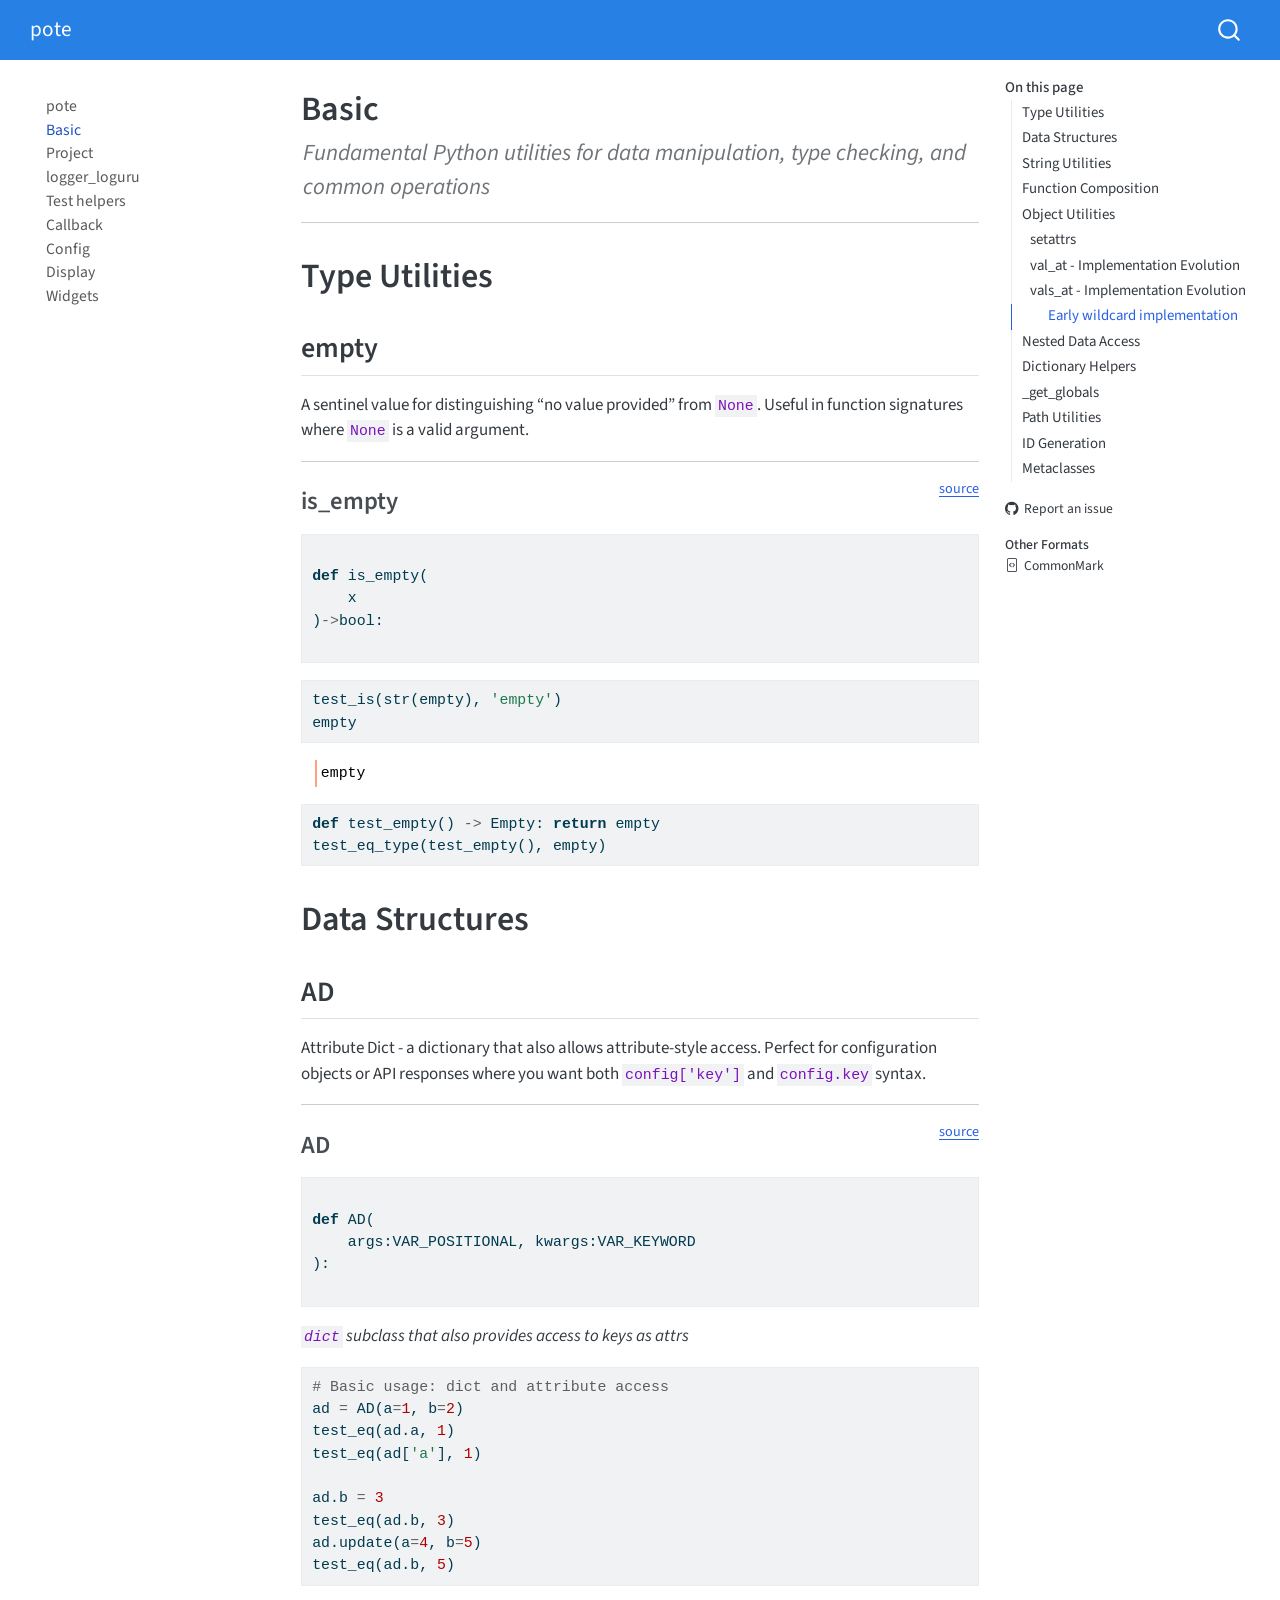
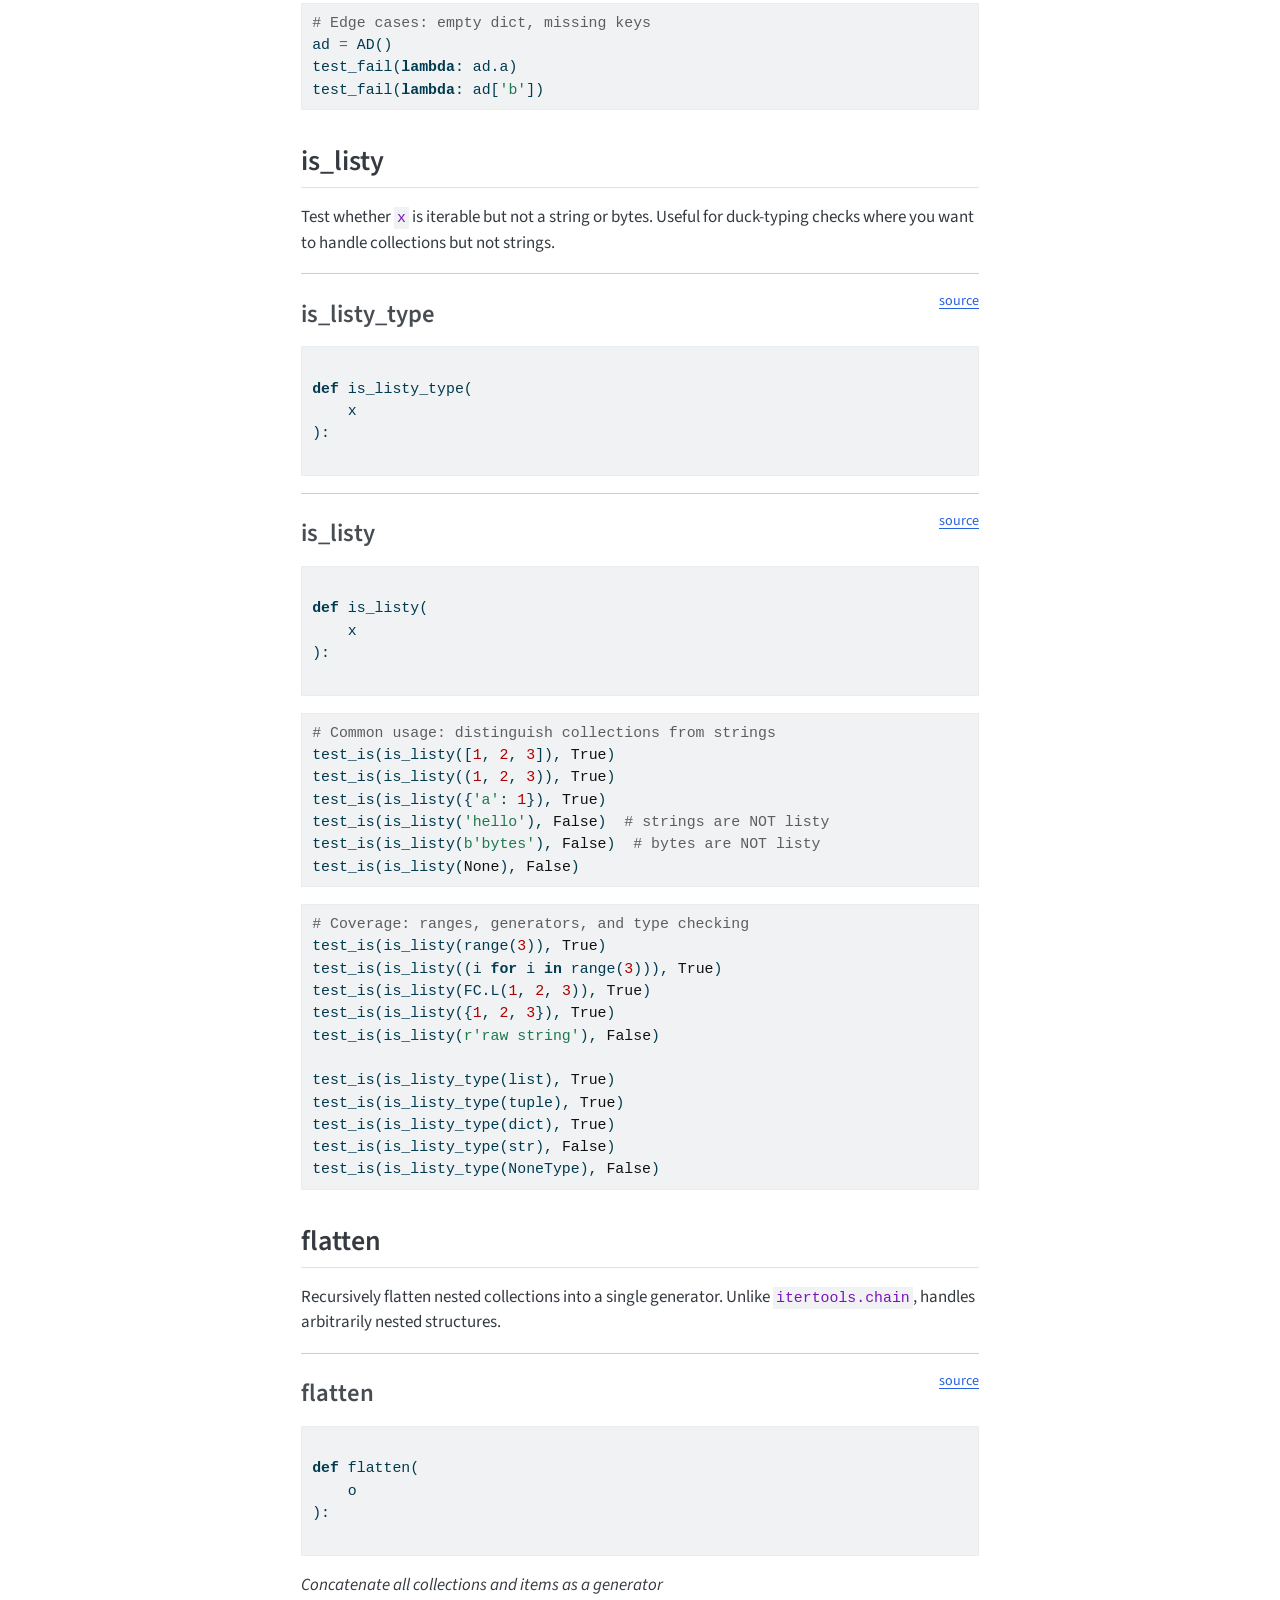
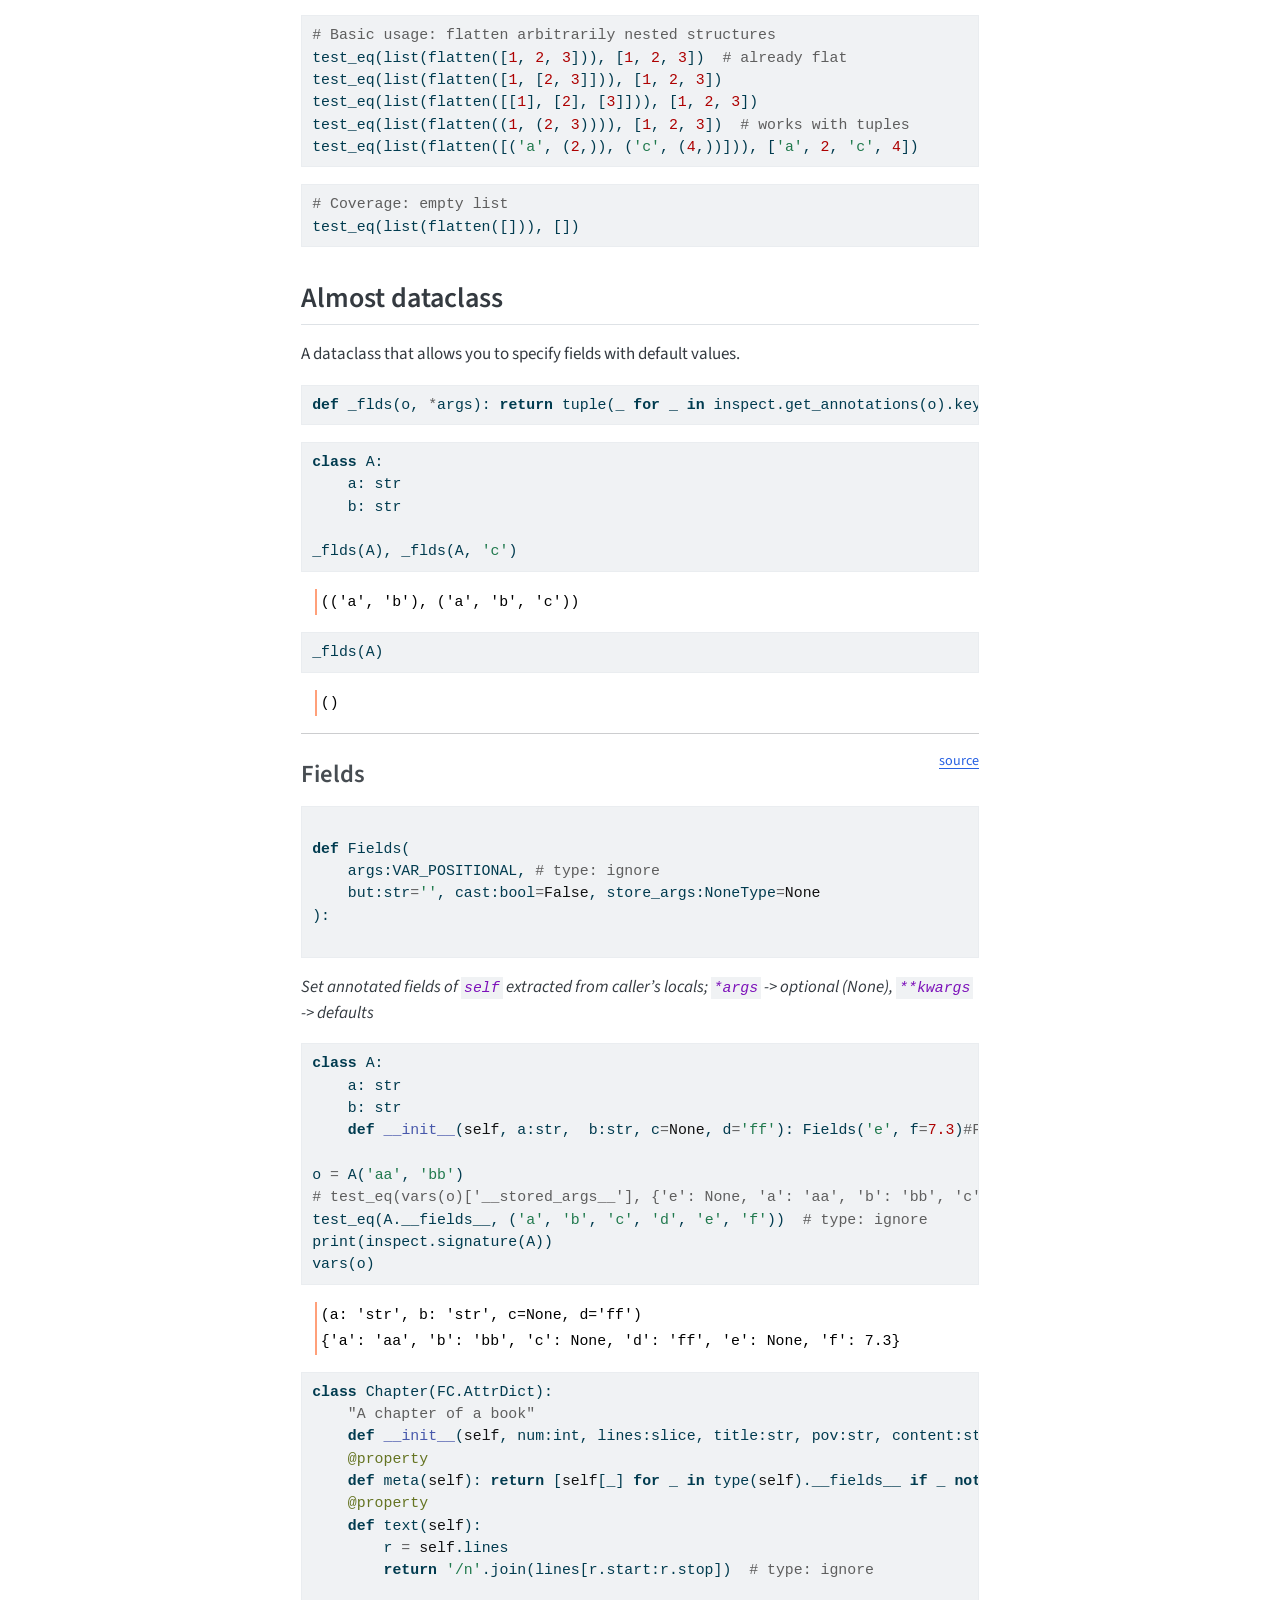
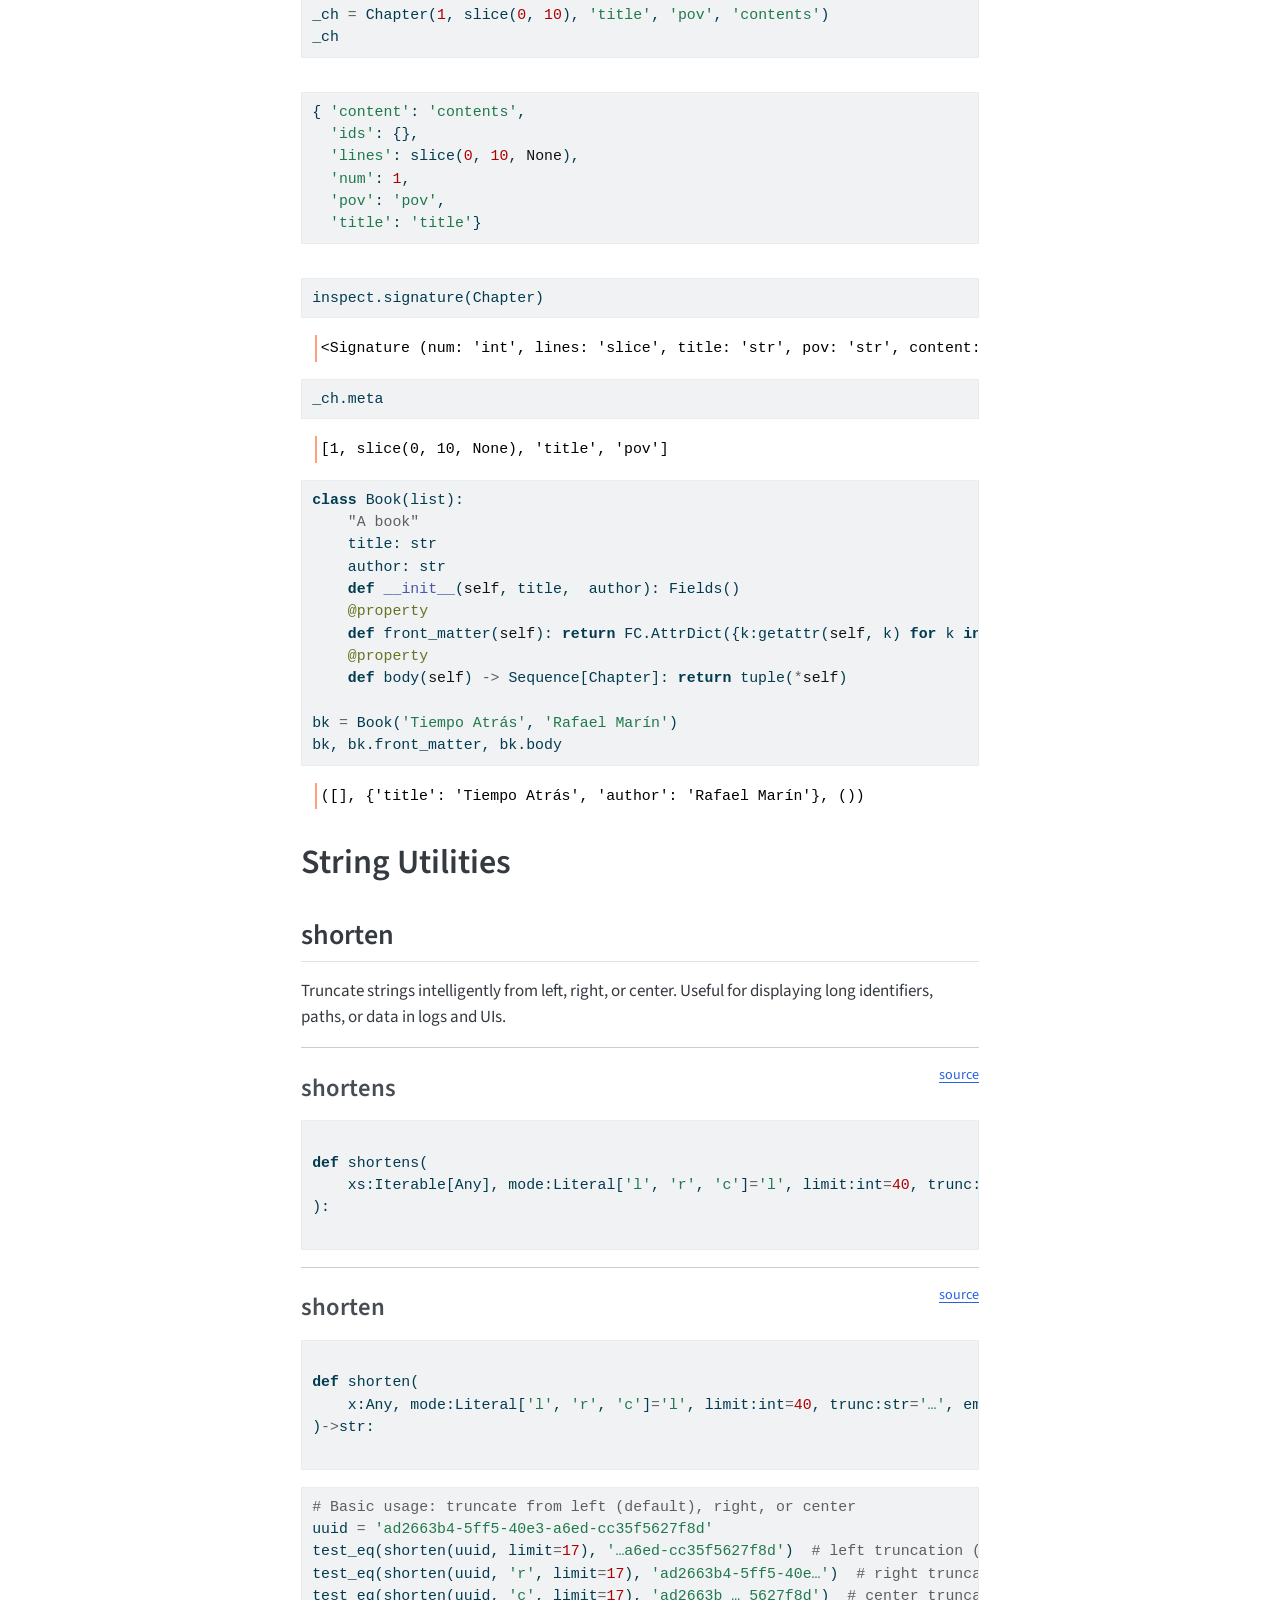
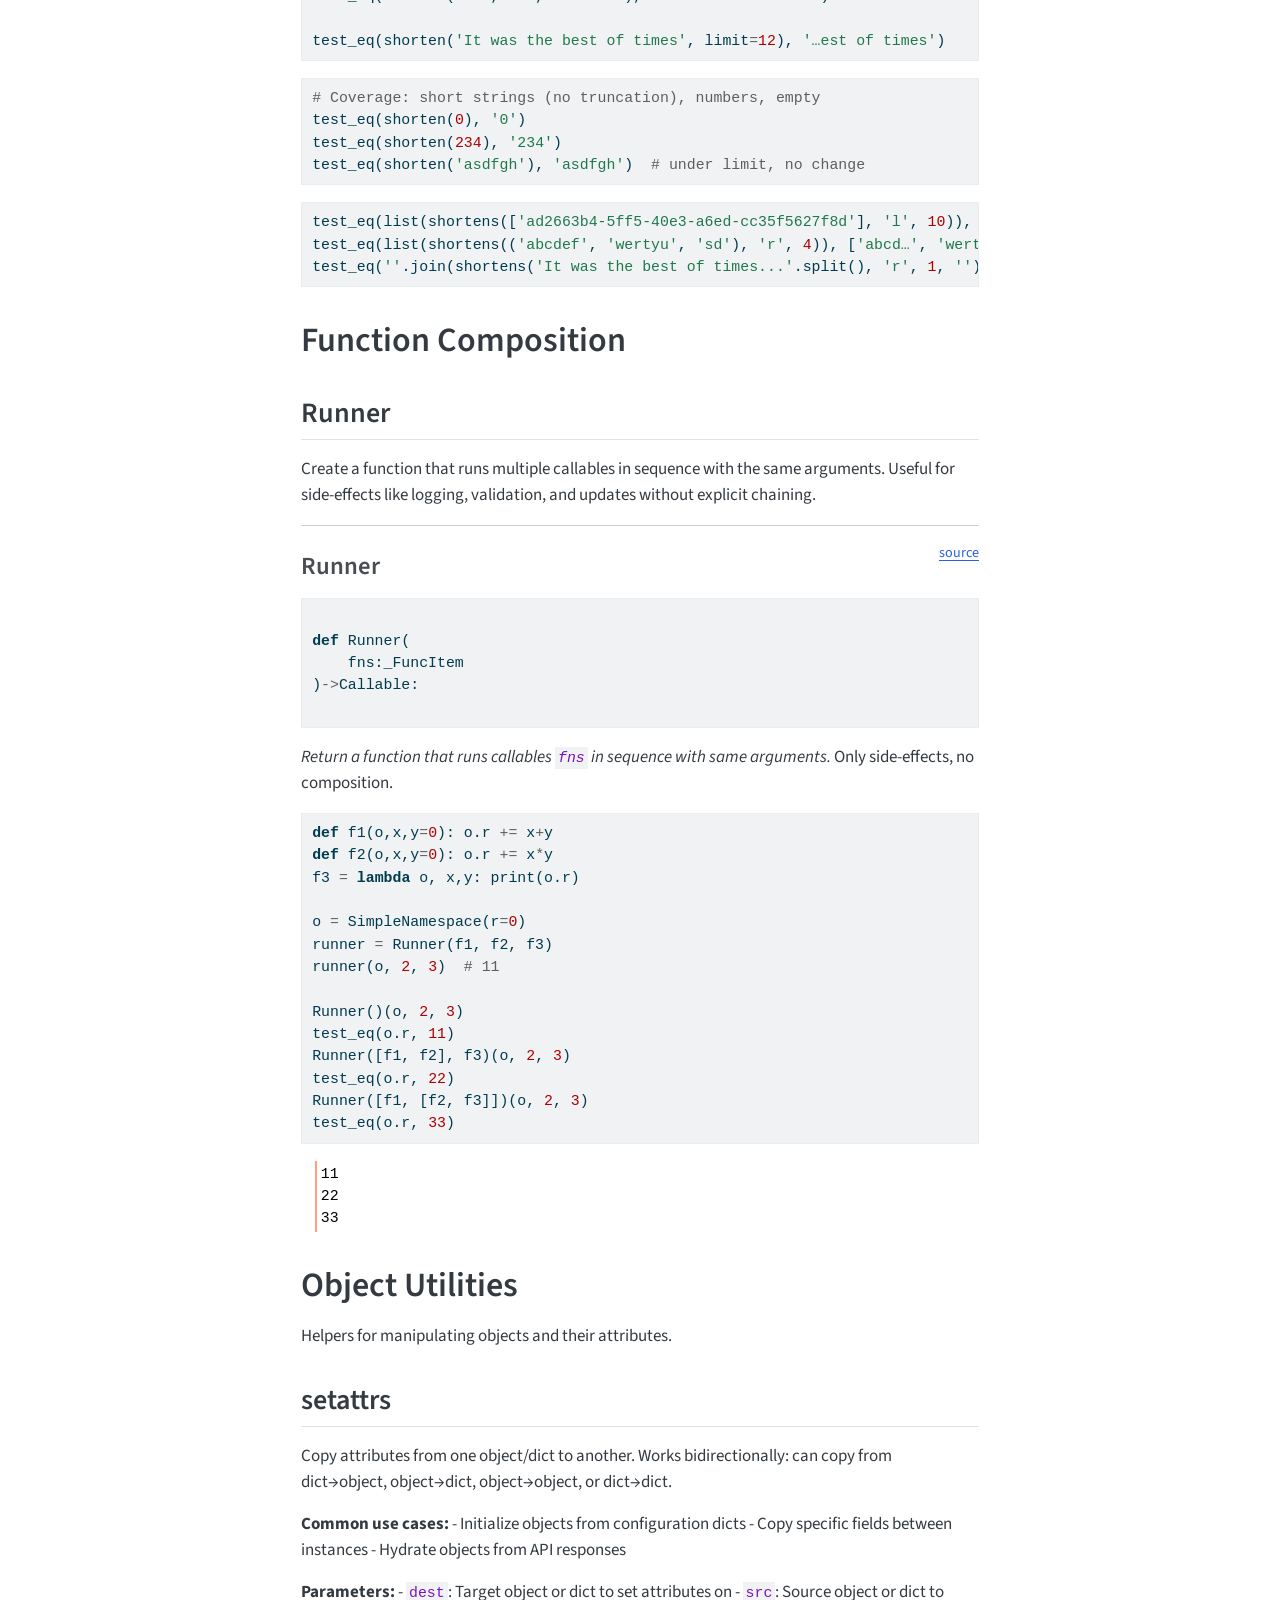
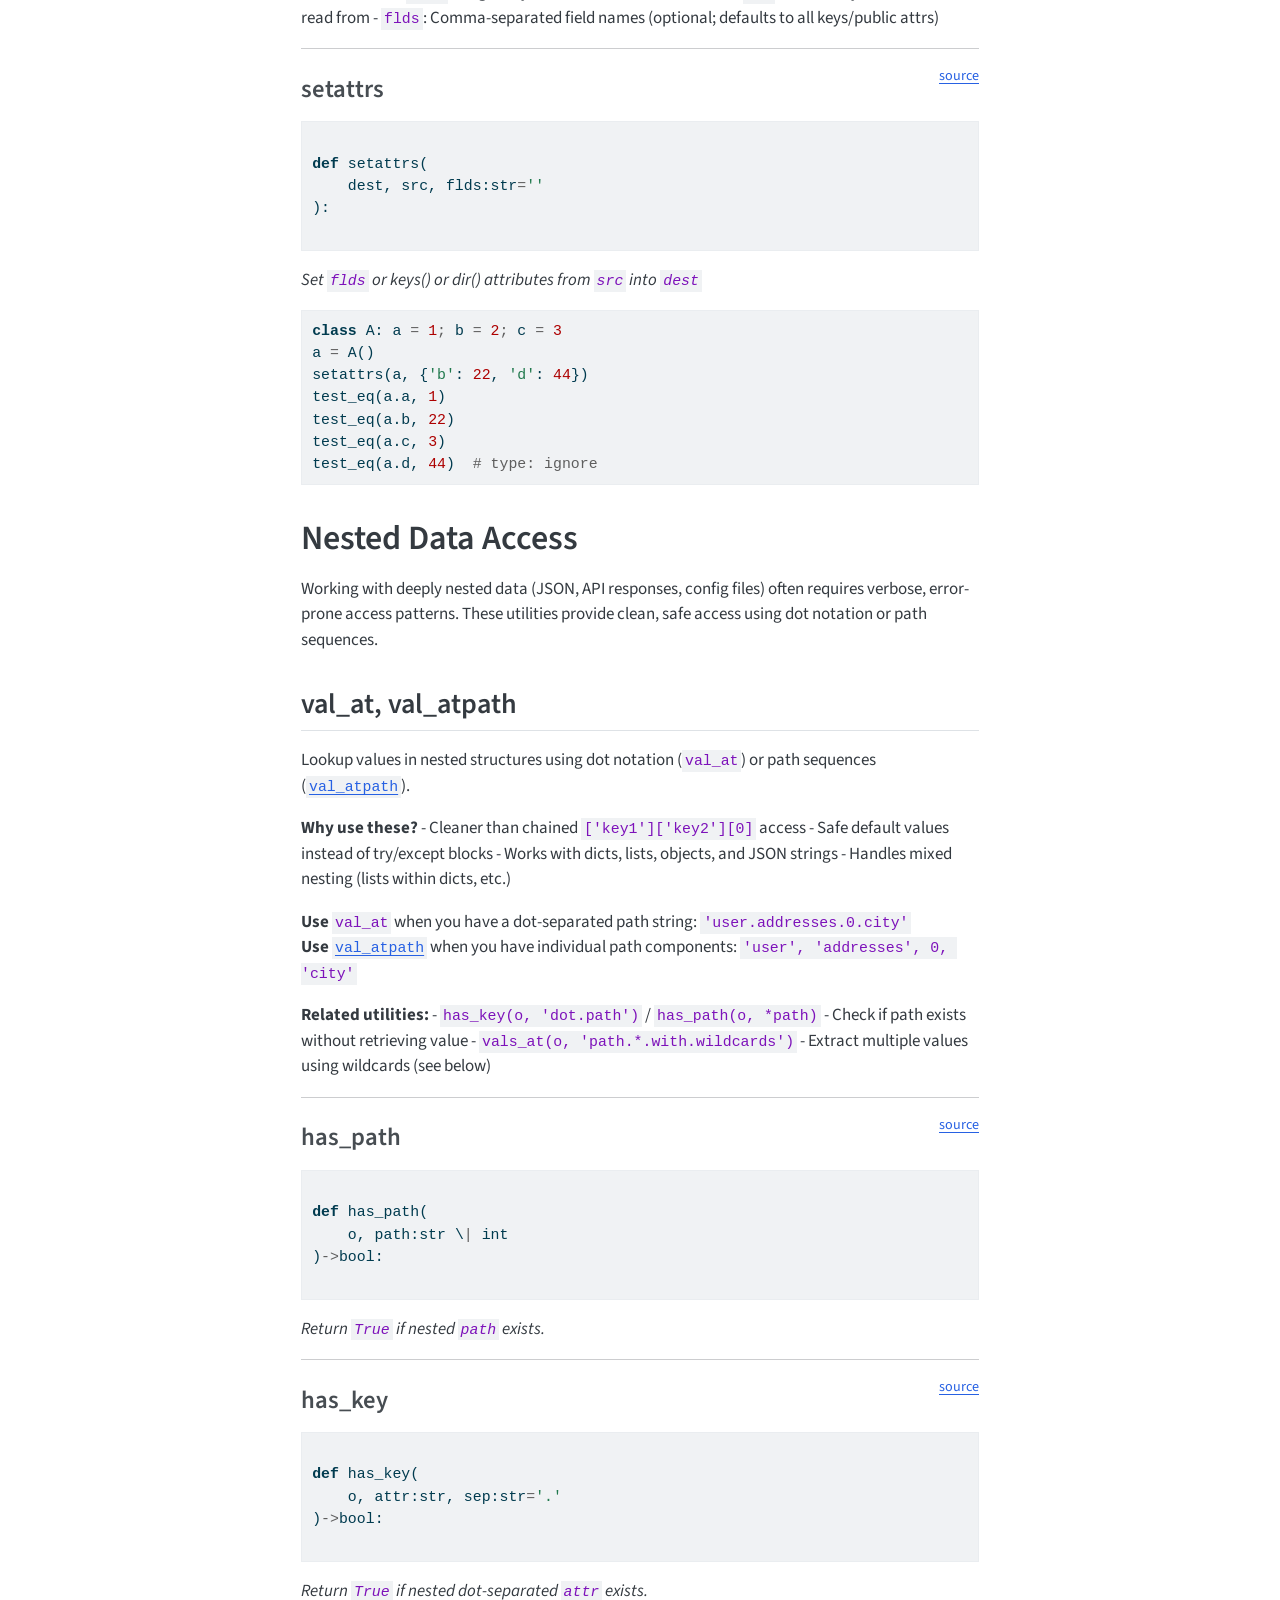
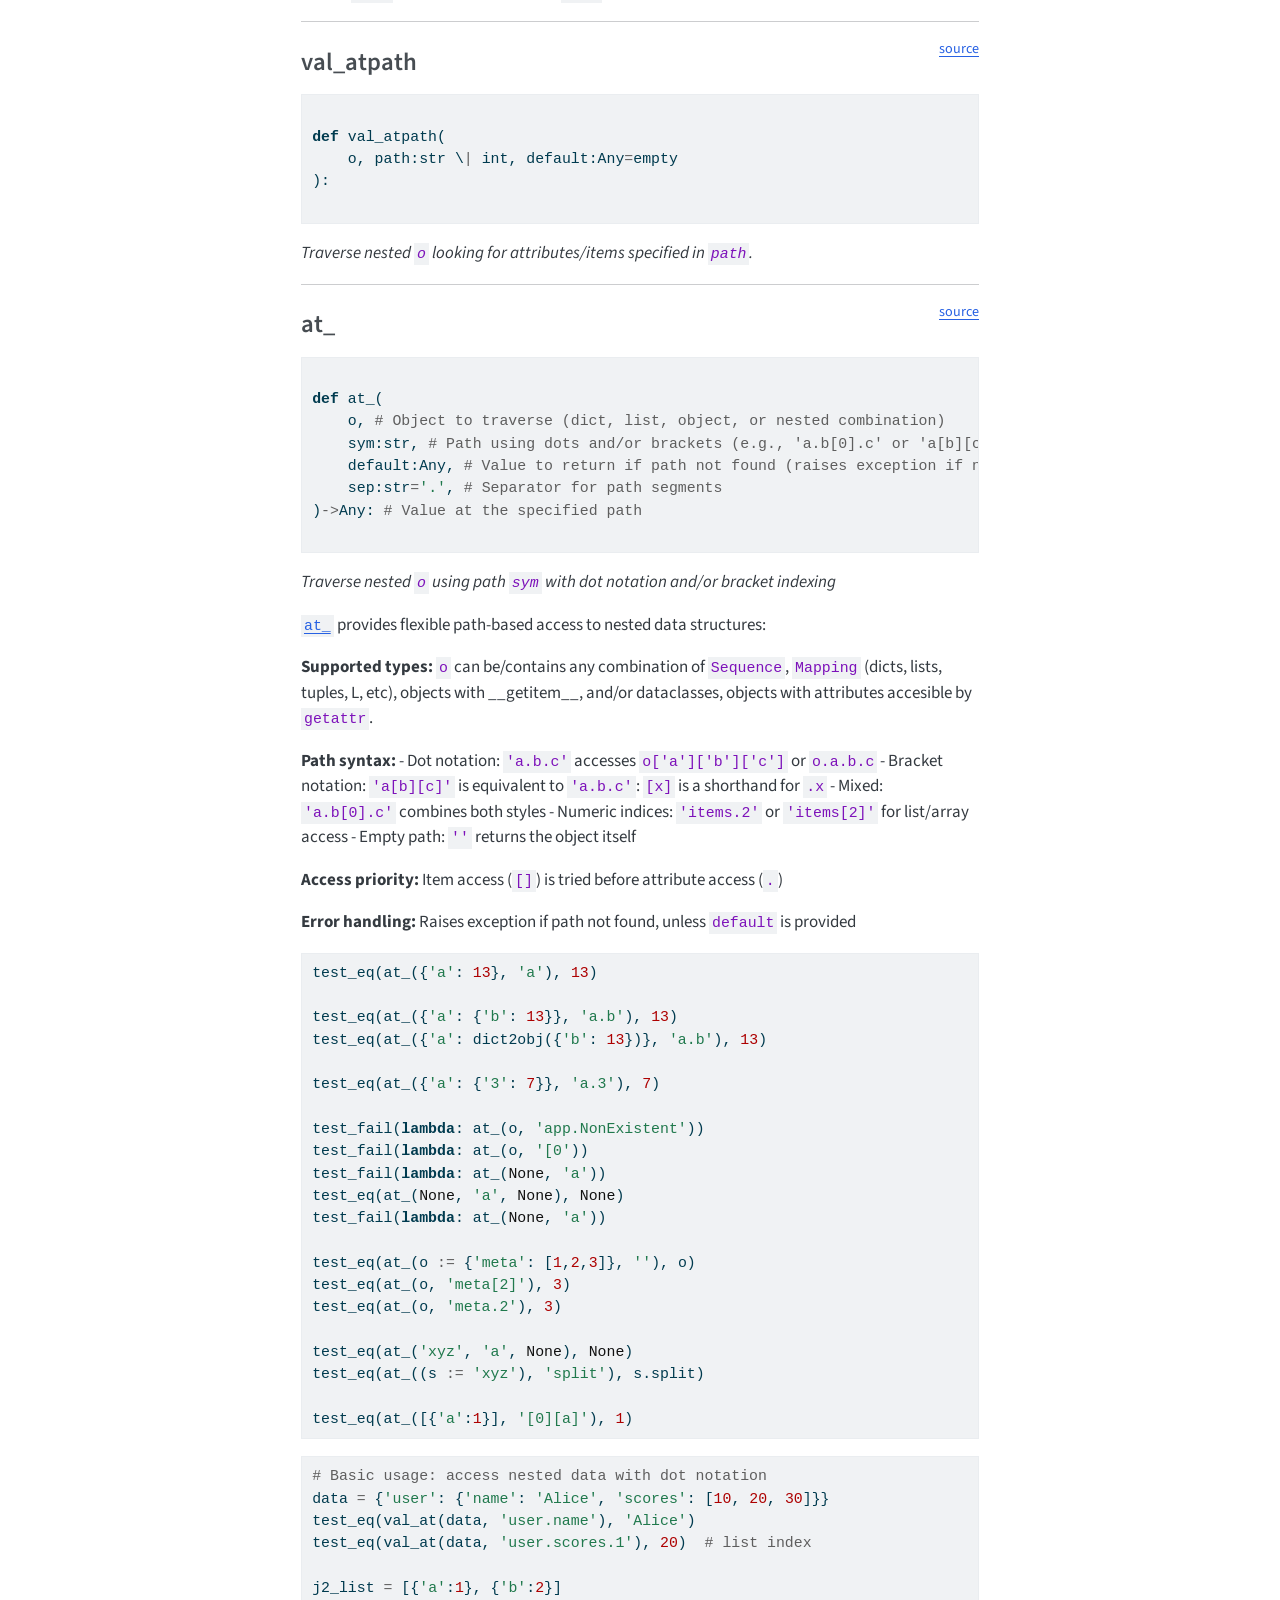
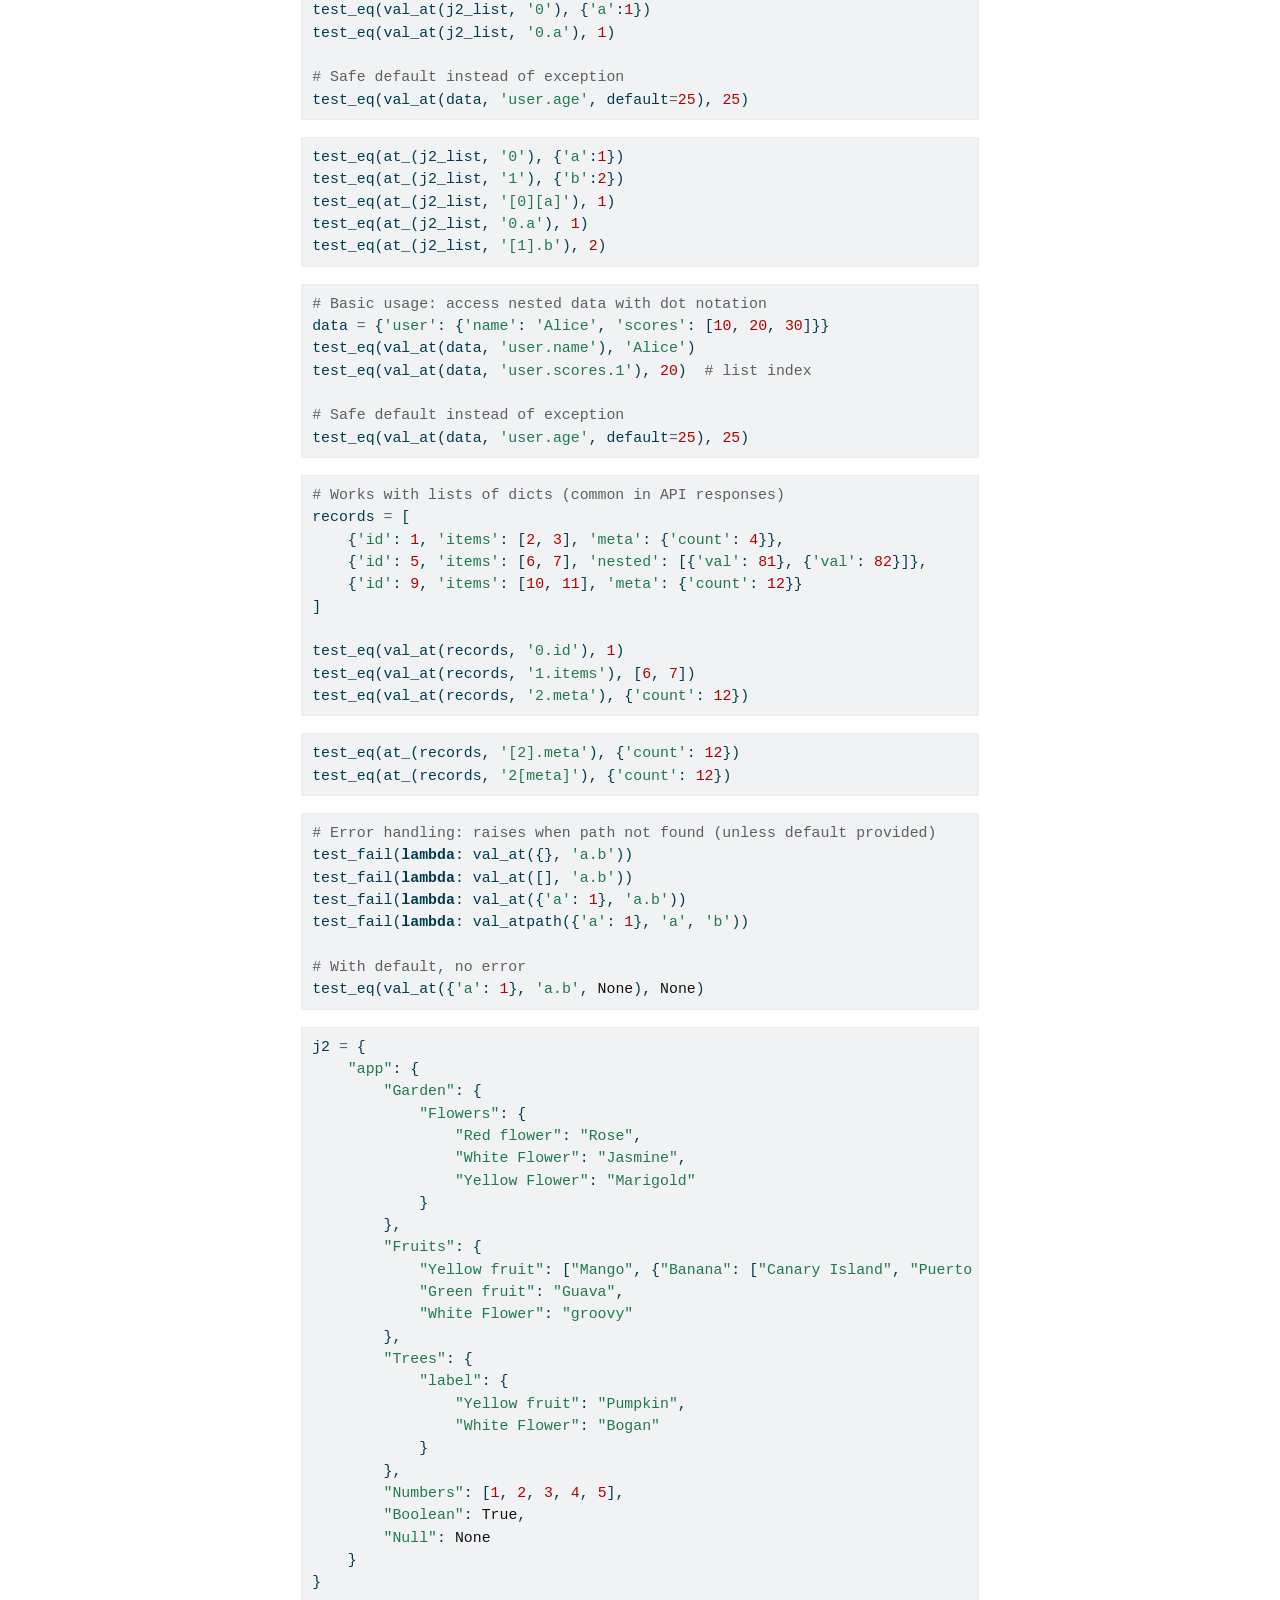
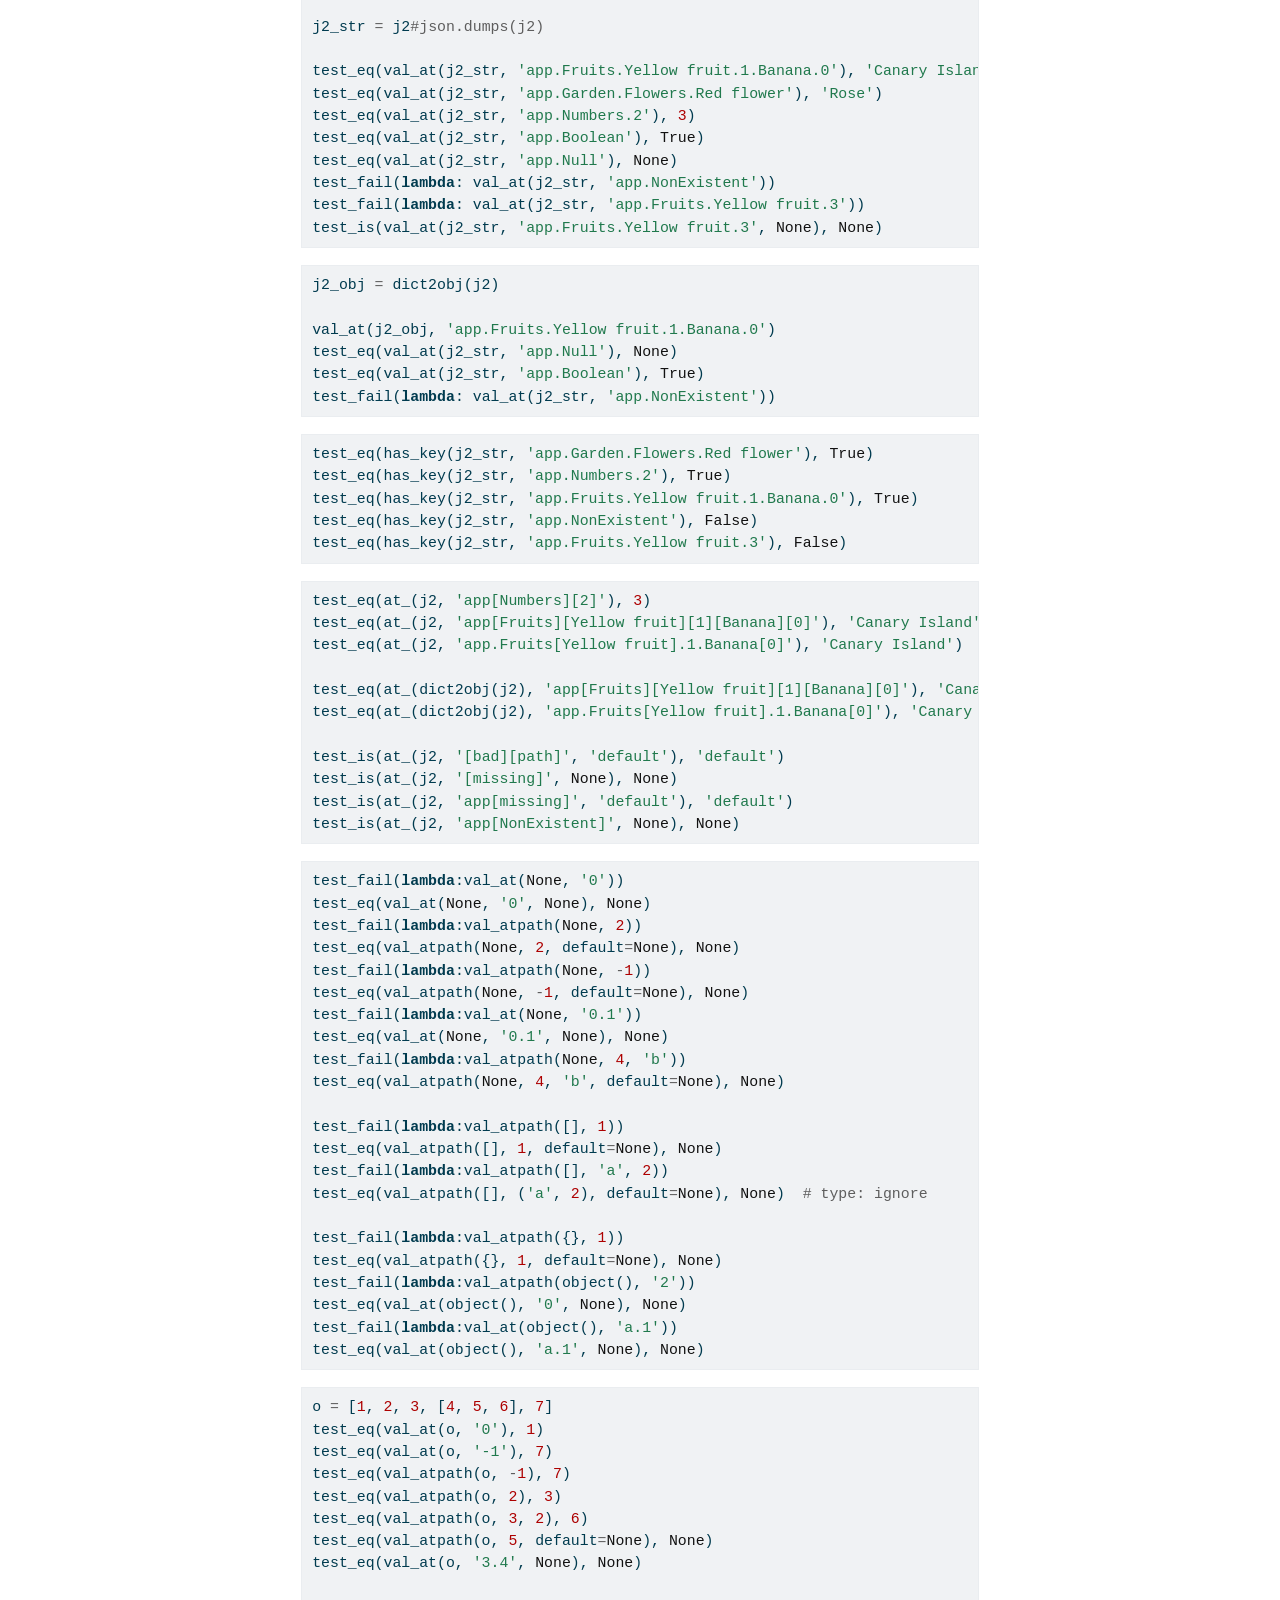
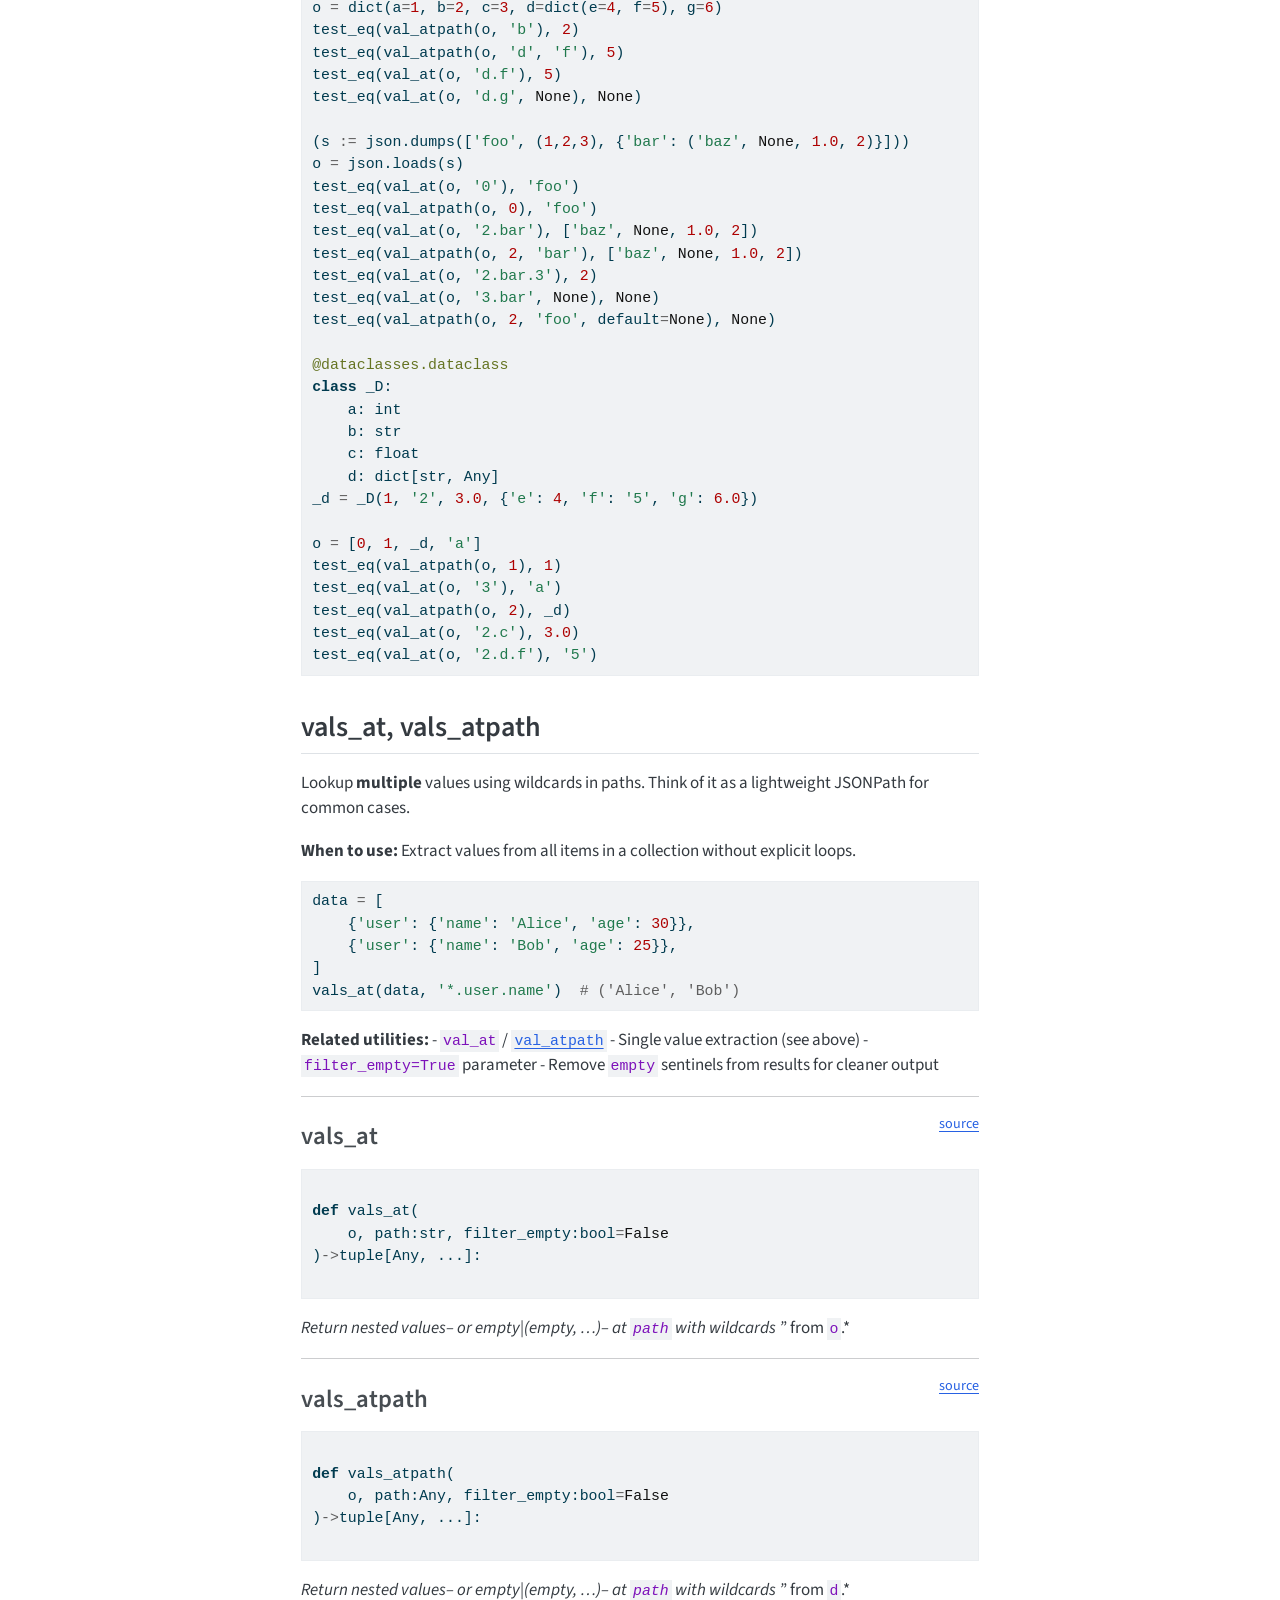
==== commit 98503ddb: "deploy: 136cf9b3abb6809a196f50519971f2b634350224" ====
--- a/basic.html
+++ b/basic.html
@@ -234,6 +234,10 @@
   <ul class="collapse">
   <li><a href="#flatten-1" id="toc-flatten-1" class="nav-link" data-scroll-target="#flatten-1">flatten</a></li>
   </ul></li>
+  <li><a href="#almost-dataclass" id="toc-almost-dataclass" class="nav-link" data-scroll-target="#almost-dataclass">Almost dataclass</a>
+  <ul class="collapse">
+  <li><a href="#fields" id="toc-fields" class="nav-link" data-scroll-target="#fields">Fields</a></li>
+  </ul></li>
   </ul></li>
   <li><a href="#string-utilities" id="toc-string-utilities" class="nav-link" data-scroll-target="#string-utilities">String Utilities</a>
   <ul class="collapse">
@@ -272,7 +276,7 @@
   <li><a href="#has_path" id="toc-has_path" class="nav-link" data-scroll-target="#has_path">has_path</a></li>
   <li><a href="#has_key" id="toc-has_key" class="nav-link" data-scroll-target="#has_key">has_key</a></li>
   <li><a href="#val_atpath" id="toc-val_atpath" class="nav-link" data-scroll-target="#val_atpath">val_atpath</a></li>
-  <li><a href="#val_at" id="toc-val_at" class="nav-link" data-scroll-target="#val_at">val_at</a></li>
+  <li><a href="#at_" id="toc-at_" class="nav-link" data-scroll-target="#at_">at_</a></li>
   </ul></li>
   <li><a href="#vals_at-vals_atpath" id="toc-vals_at-vals_atpath" class="nav-link" data-scroll-target="#vals_at-vals_atpath">vals_at, vals_atpath</a>
   <ul class="collapse">
@@ -373,17 +377,19 @@
 <p><a href="https://github.com/civvic/pote/blob/main/pote/basic.py#L51" target="_blank" style="float:right; font-size:smaller">source</a></p>
 <section id="is_empty" class="level3">
 <h3 class="anchored" data-anchor-id="is_empty">is_empty</h3>
-<blockquote class="blockquote">
-<pre><code> is_empty (x)</code></pre>
-</blockquote>
-<div id="cell-6" class="cell">
+<div class="code-copy-outer-scaffold"><div class="sourceCode" id="cb1"><pre class="sourceCode python code-with-copy"><code class="sourceCode python"><span id="cb1-1"><a href="#cb1-1" aria-hidden="true" tabindex="-1"></a></span>
+<span id="cb1-2"><a href="#cb1-2" aria-hidden="true" tabindex="-1"></a><span class="kw">def</span> is_empty(</span>
+<span id="cb1-3"><a href="#cb1-3" aria-hidden="true" tabindex="-1"></a>    x</span>
+<span id="cb1-4"><a href="#cb1-4" aria-hidden="true" tabindex="-1"></a>)<span class="op">-&gt;</span><span class="bu">bool</span>:</span>
+<span id="cb1-5"><a href="#cb1-5" aria-hidden="true" tabindex="-1"></a></span></code></pre></div><button title="Copy to Clipboard" class="code-copy-button"><i class="bi"></i></button></div>
+<div id="249ca952" class="cell" data-quarto-private-1="{&quot;key&quot;:&quot;brd&quot;,&quot;value&quot;:{&quot;id&quot;:&quot;e23796b6-d20b-4b6e-a233-cb17e0b1e17b&quot;}}" data-execution_count="8">
 <div class="code-copy-outer-scaffold"><div class="sourceCode cell-code" id="cb2"><pre class="sourceCode python code-with-copy"><code class="sourceCode python"><span id="cb2-1"><a href="#cb2-1" aria-hidden="true" tabindex="-1"></a>test_is(<span class="bu">str</span>(empty), <span class="st">'empty'</span>)</span>
 <span id="cb2-2"><a href="#cb2-2" aria-hidden="true" tabindex="-1"></a>empty</span></code></pre></div><button title="Copy to Clipboard" class="code-copy-button"><i class="bi"></i></button></div>
-<div class="cell-output cell-output-display">
+<div class="cell-output cell-output-display" data-execution_count="8">
 <pre><code>empty</code></pre>
 </div>
 </div>
-<div id="cell-7" class="cell">
+<div id="1a0a79d4" class="cell" data-quarto-private-1="{&quot;key&quot;:&quot;brd&quot;,&quot;value&quot;:{&quot;id&quot;:&quot;3f65821e-4e38-4971-94cb-612bba4091bc&quot;}}" data-execution_count="9">
 <div class="code-copy-outer-scaffold"><div class="sourceCode cell-code" id="cb4"><pre class="sourceCode python code-with-copy"><code class="sourceCode python"><span id="cb4-1"><a href="#cb4-1" aria-hidden="true" tabindex="-1"></a><span class="kw">def</span> test_empty() <span class="op">-&gt;</span> Empty: <span class="cf">return</span> empty</span>
 <span id="cb4-2"><a href="#cb4-2" aria-hidden="true" tabindex="-1"></a>test_eq_type(test_empty(), empty)</span></code></pre></div><button title="Copy to Clipboard" class="code-copy-button"><i class="bi"></i></button></div>
 </div>
@@ -399,23 +405,28 @@
 <p><a href="https://github.com/civvic/pote/blob/main/pote/basic.py#L56" target="_blank" style="float:right; font-size:smaller">source</a></p>
 <section id="ad-1" class="level3">
 <h3 class="anchored" data-anchor-id="ad-1">AD</h3>
+<div class="code-copy-outer-scaffold"><div class="sourceCode" id="cb5"><pre class="sourceCode python code-with-copy"><code class="sourceCode python"><span id="cb5-1"><a href="#cb5-1" aria-hidden="true" tabindex="-1"></a></span>
+<span id="cb5-2"><a href="#cb5-2" aria-hidden="true" tabindex="-1"></a><span class="kw">def</span> AD(</span>
+<span id="cb5-3"><a href="#cb5-3" aria-hidden="true" tabindex="-1"></a>    args:VAR_POSITIONAL, kwargs:VAR_KEYWORD</span>
+<span id="cb5-4"><a href="#cb5-4" aria-hidden="true" tabindex="-1"></a>):</span>
+<span id="cb5-5"><a href="#cb5-5" aria-hidden="true" tabindex="-1"></a></span></code></pre></div><button title="Copy to Clipboard" class="code-copy-button"><i class="bi"></i></button></div>
 <p><em><code>dict</code> subclass that also provides access to keys as attrs</em></p>
-<div id="cell-10" class="cell">
-<div class="code-copy-outer-scaffold"><div class="sourceCode cell-code" id="cb5"><pre class="sourceCode python code-with-copy"><code class="sourceCode python"><span id="cb5-1"><a href="#cb5-1" aria-hidden="true" tabindex="-1"></a><span class="co"># Basic usage: dict and attribute access</span></span>
-<span id="cb5-2"><a href="#cb5-2" aria-hidden="true" tabindex="-1"></a>ad <span class="op">=</span> AD(a<span class="op">=</span><span class="dv">1</span>, b<span class="op">=</span><span class="dv">2</span>)</span>
-<span id="cb5-3"><a href="#cb5-3" aria-hidden="true" tabindex="-1"></a>test_eq(ad.a, <span class="dv">1</span>)</span>
-<span id="cb5-4"><a href="#cb5-4" aria-hidden="true" tabindex="-1"></a>test_eq(ad[<span class="st">'a'</span>], <span class="dv">1</span>)</span>
-<span id="cb5-5"><a href="#cb5-5" aria-hidden="true" tabindex="-1"></a></span>
-<span id="cb5-6"><a href="#cb5-6" aria-hidden="true" tabindex="-1"></a>ad.b <span class="op">=</span> <span class="dv">3</span></span>
-<span id="cb5-7"><a href="#cb5-7" aria-hidden="true" tabindex="-1"></a>test_eq(ad.b, <span class="dv">3</span>)</span>
-<span id="cb5-8"><a href="#cb5-8" aria-hidden="true" tabindex="-1"></a>ad.update(a<span class="op">=</span><span class="dv">4</span>, b<span class="op">=</span><span class="dv">5</span>)</span>
-<span id="cb5-9"><a href="#cb5-9" aria-hidden="true" tabindex="-1"></a>test_eq(ad.b, <span class="dv">5</span>)</span></code></pre></div><button title="Copy to Clipboard" class="code-copy-button"><i class="bi"></i></button></div>
-</div>
-<div id="cell-11" class="cell">
-<div class="code-copy-outer-scaffold"><div class="sourceCode cell-code" id="cb6"><pre class="sourceCode python code-with-copy"><code class="sourceCode python"><span id="cb6-1"><a href="#cb6-1" aria-hidden="true" tabindex="-1"></a><span class="co"># Edge cases: empty dict, missing keys</span></span>
-<span id="cb6-2"><a href="#cb6-2" aria-hidden="true" tabindex="-1"></a>ad <span class="op">=</span> AD()</span>
-<span id="cb6-3"><a href="#cb6-3" aria-hidden="true" tabindex="-1"></a>test_fail(<span class="kw">lambda</span>: ad.a)</span>
-<span id="cb6-4"><a href="#cb6-4" aria-hidden="true" tabindex="-1"></a>test_fail(<span class="kw">lambda</span>: ad[<span class="st">'b'</span>])</span></code></pre></div><button title="Copy to Clipboard" class="code-copy-button"><i class="bi"></i></button></div>
+<div id="bd027281" class="cell" data-quarto-private-1="{&quot;key&quot;:&quot;brd&quot;,&quot;value&quot;:{&quot;id&quot;:&quot;e845be52-e806-4694-83f3-d847713cd7d1&quot;}}" data-execution_count="11">
+<div class="code-copy-outer-scaffold"><div class="sourceCode cell-code" id="cb6"><pre class="sourceCode python code-with-copy"><code class="sourceCode python"><span id="cb6-1"><a href="#cb6-1" aria-hidden="true" tabindex="-1"></a><span class="co"># Basic usage: dict and attribute access</span></span>
+<span id="cb6-2"><a href="#cb6-2" aria-hidden="true" tabindex="-1"></a>ad <span class="op">=</span> AD(a<span class="op">=</span><span class="dv">1</span>, b<span class="op">=</span><span class="dv">2</span>)</span>
+<span id="cb6-3"><a href="#cb6-3" aria-hidden="true" tabindex="-1"></a>test_eq(ad.a, <span class="dv">1</span>)</span>
+<span id="cb6-4"><a href="#cb6-4" aria-hidden="true" tabindex="-1"></a>test_eq(ad[<span class="st">'a'</span>], <span class="dv">1</span>)</span>
+<span id="cb6-5"><a href="#cb6-5" aria-hidden="true" tabindex="-1"></a></span>
+<span id="cb6-6"><a href="#cb6-6" aria-hidden="true" tabindex="-1"></a>ad.b <span class="op">=</span> <span class="dv">3</span></span>
+<span id="cb6-7"><a href="#cb6-7" aria-hidden="true" tabindex="-1"></a>test_eq(ad.b, <span class="dv">3</span>)</span>
+<span id="cb6-8"><a href="#cb6-8" aria-hidden="true" tabindex="-1"></a>ad.update(a<span class="op">=</span><span class="dv">4</span>, b<span class="op">=</span><span class="dv">5</span>)</span>
+<span id="cb6-9"><a href="#cb6-9" aria-hidden="true" tabindex="-1"></a>test_eq(ad.b, <span class="dv">5</span>)</span></code></pre></div><button title="Copy to Clipboard" class="code-copy-button"><i class="bi"></i></button></div>
+</div>
+<div id="42aee333" class="cell" data-quarto-private-1="{&quot;key&quot;:&quot;brd&quot;,&quot;value&quot;:{&quot;id&quot;:&quot;cfcccdda-2ce8-4783-be0e-72b1101c26d2&quot;}}" data-execution_count="12">
+<div class="code-copy-outer-scaffold"><div class="sourceCode cell-code" id="cb7"><pre class="sourceCode python code-with-copy"><code class="sourceCode python"><span id="cb7-1"><a href="#cb7-1" aria-hidden="true" tabindex="-1"></a><span class="co"># Edge cases: empty dict, missing keys</span></span>
+<span id="cb7-2"><a href="#cb7-2" aria-hidden="true" tabindex="-1"></a>ad <span class="op">=</span> AD()</span>
+<span id="cb7-3"><a href="#cb7-3" aria-hidden="true" tabindex="-1"></a>test_fail(<span class="kw">lambda</span>: ad.a)</span>
+<span id="cb7-4"><a href="#cb7-4" aria-hidden="true" tabindex="-1"></a>test_fail(<span class="kw">lambda</span>: ad[<span class="st">'b'</span>])</span></code></pre></div><button title="Copy to Clipboard" class="code-copy-button"><i class="bi"></i></button></div>
 </div>
 </section>
 </section>
@@ -426,39 +437,43 @@
 <p><a href="https://github.com/civvic/pote/blob/main/pote/basic.py#L68" target="_blank" style="float:right; font-size:smaller">source</a></p>
 <section id="is_listy_type" class="level3">
 <h3 class="anchored" data-anchor-id="is_listy_type">is_listy_type</h3>
-<blockquote class="blockquote">
-<pre><code> is_listy_type (x)</code></pre>
-</blockquote>
+<div class="code-copy-outer-scaffold"><div class="sourceCode" id="cb8"><pre class="sourceCode python code-with-copy"><code class="sourceCode python"><span id="cb8-1"><a href="#cb8-1" aria-hidden="true" tabindex="-1"></a></span>
+<span id="cb8-2"><a href="#cb8-2" aria-hidden="true" tabindex="-1"></a><span class="kw">def</span> is_listy_type(</span>
+<span id="cb8-3"><a href="#cb8-3" aria-hidden="true" tabindex="-1"></a>    x</span>
+<span id="cb8-4"><a href="#cb8-4" aria-hidden="true" tabindex="-1"></a>):</span>
+<span id="cb8-5"><a href="#cb8-5" aria-hidden="true" tabindex="-1"></a></span></code></pre></div><button title="Copy to Clipboard" class="code-copy-button"><i class="bi"></i></button></div>
 <hr>
 <p><a href="https://github.com/civvic/pote/blob/main/pote/basic.py#L65" target="_blank" style="float:right; font-size:smaller">source</a></p>
 </section>
 <section id="is_listy-1" class="level3">
 <h3 class="anchored" data-anchor-id="is_listy-1">is_listy</h3>
-<blockquote class="blockquote">
-<pre><code> is_listy (x)</code></pre>
-</blockquote>
-<div id="cell-15" class="cell">
-<div class="code-copy-outer-scaffold"><div class="sourceCode cell-code" id="cb9"><pre class="sourceCode python code-with-copy"><code class="sourceCode python"><span id="cb9-1"><a href="#cb9-1" aria-hidden="true" tabindex="-1"></a><span class="co"># Common usage: distinguish collections from strings</span></span>
-<span id="cb9-2"><a href="#cb9-2" aria-hidden="true" tabindex="-1"></a>test_is(is_listy([<span class="dv">1</span>, <span class="dv">2</span>, <span class="dv">3</span>]), <span class="va">True</span>)</span>
-<span id="cb9-3"><a href="#cb9-3" aria-hidden="true" tabindex="-1"></a>test_is(is_listy((<span class="dv">1</span>, <span class="dv">2</span>, <span class="dv">3</span>)), <span class="va">True</span>)</span>
-<span id="cb9-4"><a href="#cb9-4" aria-hidden="true" tabindex="-1"></a>test_is(is_listy({<span class="st">'a'</span>: <span class="dv">1</span>}), <span class="va">True</span>)</span>
-<span id="cb9-5"><a href="#cb9-5" aria-hidden="true" tabindex="-1"></a>test_is(is_listy(<span class="st">'hello'</span>), <span class="va">False</span>)  <span class="co"># strings are NOT listy</span></span>
-<span id="cb9-6"><a href="#cb9-6" aria-hidden="true" tabindex="-1"></a>test_is(is_listy(<span class="st">b'bytes'</span>), <span class="va">False</span>)  <span class="co"># bytes are NOT listy</span></span>
-<span id="cb9-7"><a href="#cb9-7" aria-hidden="true" tabindex="-1"></a>test_is(is_listy(<span class="va">None</span>), <span class="va">False</span>)</span></code></pre></div><button title="Copy to Clipboard" class="code-copy-button"><i class="bi"></i></button></div>
-</div>
-<div id="cell-16" class="cell">
-<div class="code-copy-outer-scaffold"><div class="sourceCode cell-code" id="cb10"><pre class="sourceCode python code-with-copy"><code class="sourceCode python"><span id="cb10-1"><a href="#cb10-1" aria-hidden="true" tabindex="-1"></a><span class="co"># Coverage: ranges, generators, and type checking</span></span>
-<span id="cb10-2"><a href="#cb10-2" aria-hidden="true" tabindex="-1"></a>test_is(is_listy(<span class="bu">range</span>(<span class="dv">3</span>)), <span class="va">True</span>)</span>
-<span id="cb10-3"><a href="#cb10-3" aria-hidden="true" tabindex="-1"></a>test_is(is_listy((i <span class="cf">for</span> i <span class="kw">in</span> <span class="bu">range</span>(<span class="dv">3</span>))), <span class="va">True</span>)</span>
-<span id="cb10-4"><a href="#cb10-4" aria-hidden="true" tabindex="-1"></a>test_is(is_listy(FC.L(<span class="dv">1</span>, <span class="dv">2</span>, <span class="dv">3</span>)), <span class="va">True</span>)</span>
-<span id="cb10-5"><a href="#cb10-5" aria-hidden="true" tabindex="-1"></a>test_is(is_listy({<span class="dv">1</span>, <span class="dv">2</span>, <span class="dv">3</span>}), <span class="va">True</span>)</span>
-<span id="cb10-6"><a href="#cb10-6" aria-hidden="true" tabindex="-1"></a>test_is(is_listy(<span class="vs">r'raw string'</span>), <span class="va">False</span>)</span>
-<span id="cb10-7"><a href="#cb10-7" aria-hidden="true" tabindex="-1"></a></span>
-<span id="cb10-8"><a href="#cb10-8" aria-hidden="true" tabindex="-1"></a>test_is(is_listy_type(<span class="bu">list</span>), <span class="va">True</span>)</span>
-<span id="cb10-9"><a href="#cb10-9" aria-hidden="true" tabindex="-1"></a>test_is(is_listy_type(<span class="bu">tuple</span>), <span class="va">True</span>)</span>
-<span id="cb10-10"><a href="#cb10-10" aria-hidden="true" tabindex="-1"></a>test_is(is_listy_type(<span class="bu">dict</span>), <span class="va">True</span>)</span>
-<span id="cb10-11"><a href="#cb10-11" aria-hidden="true" tabindex="-1"></a>test_is(is_listy_type(<span class="bu">str</span>), <span class="va">False</span>)</span>
-<span id="cb10-12"><a href="#cb10-12" aria-hidden="true" tabindex="-1"></a>test_is(is_listy_type(NoneType), <span class="va">False</span>)</span></code></pre></div><button title="Copy to Clipboard" class="code-copy-button"><i class="bi"></i></button></div>
+<div class="code-copy-outer-scaffold"><div class="sourceCode" id="cb9"><pre class="sourceCode python code-with-copy"><code class="sourceCode python"><span id="cb9-1"><a href="#cb9-1" aria-hidden="true" tabindex="-1"></a></span>
+<span id="cb9-2"><a href="#cb9-2" aria-hidden="true" tabindex="-1"></a><span class="kw">def</span> is_listy(</span>
+<span id="cb9-3"><a href="#cb9-3" aria-hidden="true" tabindex="-1"></a>    x</span>
+<span id="cb9-4"><a href="#cb9-4" aria-hidden="true" tabindex="-1"></a>):</span>
+<span id="cb9-5"><a href="#cb9-5" aria-hidden="true" tabindex="-1"></a></span></code></pre></div><button title="Copy to Clipboard" class="code-copy-button"><i class="bi"></i></button></div>
+<div id="c764b96b" class="cell" data-quarto-private-1="{&quot;key&quot;:&quot;brd&quot;,&quot;value&quot;:{&quot;id&quot;:&quot;4d92adcf-07d0-4b0b-9290-f0ee3aedce25&quot;}}" data-execution_count="14">
+<div class="code-copy-outer-scaffold"><div class="sourceCode cell-code" id="cb10"><pre class="sourceCode python code-with-copy"><code class="sourceCode python"><span id="cb10-1"><a href="#cb10-1" aria-hidden="true" tabindex="-1"></a><span class="co"># Common usage: distinguish collections from strings</span></span>
+<span id="cb10-2"><a href="#cb10-2" aria-hidden="true" tabindex="-1"></a>test_is(is_listy([<span class="dv">1</span>, <span class="dv">2</span>, <span class="dv">3</span>]), <span class="va">True</span>)</span>
+<span id="cb10-3"><a href="#cb10-3" aria-hidden="true" tabindex="-1"></a>test_is(is_listy((<span class="dv">1</span>, <span class="dv">2</span>, <span class="dv">3</span>)), <span class="va">True</span>)</span>
+<span id="cb10-4"><a href="#cb10-4" aria-hidden="true" tabindex="-1"></a>test_is(is_listy({<span class="st">'a'</span>: <span class="dv">1</span>}), <span class="va">True</span>)</span>
+<span id="cb10-5"><a href="#cb10-5" aria-hidden="true" tabindex="-1"></a>test_is(is_listy(<span class="st">'hello'</span>), <span class="va">False</span>)  <span class="co"># strings are NOT listy</span></span>
+<span id="cb10-6"><a href="#cb10-6" aria-hidden="true" tabindex="-1"></a>test_is(is_listy(<span class="st">b'bytes'</span>), <span class="va">False</span>)  <span class="co"># bytes are NOT listy</span></span>
+<span id="cb10-7"><a href="#cb10-7" aria-hidden="true" tabindex="-1"></a>test_is(is_listy(<span class="va">None</span>), <span class="va">False</span>)</span></code></pre></div><button title="Copy to Clipboard" class="code-copy-button"><i class="bi"></i></button></div>
+</div>
+<div id="4a8a3c25" class="cell" data-quarto-private-1="{&quot;key&quot;:&quot;brd&quot;,&quot;value&quot;:{&quot;id&quot;:&quot;a0c6d559-0756-4bb6-8a07-24f4e5d3aed8&quot;}}" data-execution_count="15">
+<div class="code-copy-outer-scaffold"><div class="sourceCode cell-code" id="cb11"><pre class="sourceCode python code-with-copy"><code class="sourceCode python"><span id="cb11-1"><a href="#cb11-1" aria-hidden="true" tabindex="-1"></a><span class="co"># Coverage: ranges, generators, and type checking</span></span>
+<span id="cb11-2"><a href="#cb11-2" aria-hidden="true" tabindex="-1"></a>test_is(is_listy(<span class="bu">range</span>(<span class="dv">3</span>)), <span class="va">True</span>)</span>
+<span id="cb11-3"><a href="#cb11-3" aria-hidden="true" tabindex="-1"></a>test_is(is_listy((i <span class="cf">for</span> i <span class="kw">in</span> <span class="bu">range</span>(<span class="dv">3</span>))), <span class="va">True</span>)</span>
+<span id="cb11-4"><a href="#cb11-4" aria-hidden="true" tabindex="-1"></a>test_is(is_listy(FC.L(<span class="dv">1</span>, <span class="dv">2</span>, <span class="dv">3</span>)), <span class="va">True</span>)</span>
+<span id="cb11-5"><a href="#cb11-5" aria-hidden="true" tabindex="-1"></a>test_is(is_listy({<span class="dv">1</span>, <span class="dv">2</span>, <span class="dv">3</span>}), <span class="va">True</span>)</span>
+<span id="cb11-6"><a href="#cb11-6" aria-hidden="true" tabindex="-1"></a>test_is(is_listy(<span class="vs">r'raw string'</span>), <span class="va">False</span>)</span>
+<span id="cb11-7"><a href="#cb11-7" aria-hidden="true" tabindex="-1"></a></span>
+<span id="cb11-8"><a href="#cb11-8" aria-hidden="true" tabindex="-1"></a>test_is(is_listy_type(<span class="bu">list</span>), <span class="va">True</span>)</span>
+<span id="cb11-9"><a href="#cb11-9" aria-hidden="true" tabindex="-1"></a>test_is(is_listy_type(<span class="bu">tuple</span>), <span class="va">True</span>)</span>
+<span id="cb11-10"><a href="#cb11-10" aria-hidden="true" tabindex="-1"></a>test_is(is_listy_type(<span class="bu">dict</span>), <span class="va">True</span>)</span>
+<span id="cb11-11"><a href="#cb11-11" aria-hidden="true" tabindex="-1"></a>test_is(is_listy_type(<span class="bu">str</span>), <span class="va">False</span>)</span>
+<span id="cb11-12"><a href="#cb11-12" aria-hidden="true" tabindex="-1"></a>test_is(is_listy_type(NoneType), <span class="va">False</span>)</span></code></pre></div><button title="Copy to Clipboard" class="code-copy-button"><i class="bi"></i></button></div>
 </div>
 </section>
 </section>
@@ -469,21 +484,127 @@
 <p><a href="https://github.com/civvic/pote/blob/main/pote/basic.py#L72" target="_blank" style="float:right; font-size:smaller">source</a></p>
 <section id="flatten-1" class="level3">
 <h3 class="anchored" data-anchor-id="flatten-1">flatten</h3>
-<blockquote class="blockquote">
-<pre><code> flatten (o)</code></pre>
-</blockquote>
+<div class="code-copy-outer-scaffold"><div class="sourceCode" id="cb12"><pre class="sourceCode python code-with-copy"><code class="sourceCode python"><span id="cb12-1"><a href="#cb12-1" aria-hidden="true" tabindex="-1"></a></span>
+<span id="cb12-2"><a href="#cb12-2" aria-hidden="true" tabindex="-1"></a><span class="kw">def</span> flatten(</span>
+<span id="cb12-3"><a href="#cb12-3" aria-hidden="true" tabindex="-1"></a>    o</span>
+<span id="cb12-4"><a href="#cb12-4" aria-hidden="true" tabindex="-1"></a>):</span>
+<span id="cb12-5"><a href="#cb12-5" aria-hidden="true" tabindex="-1"></a></span></code></pre></div><button title="Copy to Clipboard" class="code-copy-button"><i class="bi"></i></button></div>
 <p><em>Concatenate all collections and items as a generator</em></p>
-<div id="cell-19" class="cell">
-<div class="code-copy-outer-scaffold"><div class="sourceCode cell-code" id="cb12"><pre class="sourceCode python code-with-copy"><code class="sourceCode python"><span id="cb12-1"><a href="#cb12-1" aria-hidden="true" tabindex="-1"></a><span class="co"># Basic usage: flatten arbitrarily nested structures</span></span>
-<span id="cb12-2"><a href="#cb12-2" aria-hidden="true" tabindex="-1"></a>test_eq(<span class="bu">list</span>(flatten([<span class="dv">1</span>, <span class="dv">2</span>, <span class="dv">3</span>])), [<span class="dv">1</span>, <span class="dv">2</span>, <span class="dv">3</span>])  <span class="co"># already flat</span></span>
-<span id="cb12-3"><a href="#cb12-3" aria-hidden="true" tabindex="-1"></a>test_eq(<span class="bu">list</span>(flatten([<span class="dv">1</span>, [<span class="dv">2</span>, <span class="dv">3</span>]])), [<span class="dv">1</span>, <span class="dv">2</span>, <span class="dv">3</span>])</span>
-<span id="cb12-4"><a href="#cb12-4" aria-hidden="true" tabindex="-1"></a>test_eq(<span class="bu">list</span>(flatten([[<span class="dv">1</span>], [<span class="dv">2</span>], [<span class="dv">3</span>]])), [<span class="dv">1</span>, <span class="dv">2</span>, <span class="dv">3</span>])</span>
-<span id="cb12-5"><a href="#cb12-5" aria-hidden="true" tabindex="-1"></a>test_eq(<span class="bu">list</span>(flatten((<span class="dv">1</span>, (<span class="dv">2</span>, <span class="dv">3</span>)))), [<span class="dv">1</span>, <span class="dv">2</span>, <span class="dv">3</span>])  <span class="co"># works with tuples</span></span>
-<span id="cb12-6"><a href="#cb12-6" aria-hidden="true" tabindex="-1"></a>test_eq(<span class="bu">list</span>(flatten([(<span class="st">'a'</span>, (<span class="dv">2</span>,)), (<span class="st">'c'</span>, (<span class="dv">4</span>,))])), [<span class="st">'a'</span>, <span class="dv">2</span>, <span class="st">'c'</span>, <span class="dv">4</span>])</span></code></pre></div><button title="Copy to Clipboard" class="code-copy-button"><i class="bi"></i></button></div>
-</div>
-<div id="cell-20" class="cell">
-<div class="code-copy-outer-scaffold"><div class="sourceCode cell-code" id="cb13"><pre class="sourceCode python code-with-copy"><code class="sourceCode python"><span id="cb13-1"><a href="#cb13-1" aria-hidden="true" tabindex="-1"></a><span class="co"># Coverage: empty list</span></span>
-<span id="cb13-2"><a href="#cb13-2" aria-hidden="true" tabindex="-1"></a>test_eq(<span class="bu">list</span>(flatten([])), [])</span></code></pre></div><button title="Copy to Clipboard" class="code-copy-button"><i class="bi"></i></button></div>
+<div id="f8855caf" class="cell" data-quarto-private-1="{&quot;key&quot;:&quot;brd&quot;,&quot;value&quot;:{&quot;id&quot;:&quot;a687de07-b15d-4257-8f31-7526af3c5c7d&quot;}}" data-execution_count="17">
+<div class="code-copy-outer-scaffold"><div class="sourceCode cell-code" id="cb13"><pre class="sourceCode python code-with-copy"><code class="sourceCode python"><span id="cb13-1"><a href="#cb13-1" aria-hidden="true" tabindex="-1"></a><span class="co"># Basic usage: flatten arbitrarily nested structures</span></span>
+<span id="cb13-2"><a href="#cb13-2" aria-hidden="true" tabindex="-1"></a>test_eq(<span class="bu">list</span>(flatten([<span class="dv">1</span>, <span class="dv">2</span>, <span class="dv">3</span>])), [<span class="dv">1</span>, <span class="dv">2</span>, <span class="dv">3</span>])  <span class="co"># already flat</span></span>
+<span id="cb13-3"><a href="#cb13-3" aria-hidden="true" tabindex="-1"></a>test_eq(<span class="bu">list</span>(flatten([<span class="dv">1</span>, [<span class="dv">2</span>, <span class="dv">3</span>]])), [<span class="dv">1</span>, <span class="dv">2</span>, <span class="dv">3</span>])</span>
+<span id="cb13-4"><a href="#cb13-4" aria-hidden="true" tabindex="-1"></a>test_eq(<span class="bu">list</span>(flatten([[<span class="dv">1</span>], [<span class="dv">2</span>], [<span class="dv">3</span>]])), [<span class="dv">1</span>, <span class="dv">2</span>, <span class="dv">3</span>])</span>
+<span id="cb13-5"><a href="#cb13-5" aria-hidden="true" tabindex="-1"></a>test_eq(<span class="bu">list</span>(flatten((<span class="dv">1</span>, (<span class="dv">2</span>, <span class="dv">3</span>)))), [<span class="dv">1</span>, <span class="dv">2</span>, <span class="dv">3</span>])  <span class="co"># works with tuples</span></span>
+<span id="cb13-6"><a href="#cb13-6" aria-hidden="true" tabindex="-1"></a>test_eq(<span class="bu">list</span>(flatten([(<span class="st">'a'</span>, (<span class="dv">2</span>,)), (<span class="st">'c'</span>, (<span class="dv">4</span>,))])), [<span class="st">'a'</span>, <span class="dv">2</span>, <span class="st">'c'</span>, <span class="dv">4</span>])</span></code></pre></div><button title="Copy to Clipboard" class="code-copy-button"><i class="bi"></i></button></div>
+</div>
+<div id="f589bb36" class="cell" data-quarto-private-1="{&quot;key&quot;:&quot;brd&quot;,&quot;value&quot;:{&quot;id&quot;:&quot;2735b85c-0f77-4c7b-9a32-12fbd32c49ff&quot;}}" data-execution_count="18">
+<div class="code-copy-outer-scaffold"><div class="sourceCode cell-code" id="cb14"><pre class="sourceCode python code-with-copy"><code class="sourceCode python"><span id="cb14-1"><a href="#cb14-1" aria-hidden="true" tabindex="-1"></a><span class="co"># Coverage: empty list</span></span>
+<span id="cb14-2"><a href="#cb14-2" aria-hidden="true" tabindex="-1"></a>test_eq(<span class="bu">list</span>(flatten([])), [])</span></code></pre></div><button title="Copy to Clipboard" class="code-copy-button"><i class="bi"></i></button></div>
+</div>
+</section>
+</section>
+<section id="almost-dataclass" class="level2">
+<h2 class="anchored" data-anchor-id="almost-dataclass">Almost dataclass</h2>
+<p>A dataclass that allows you to specify fields with default values.</p>
+<div id="d498447b" class="cell" data-quarto-private-1="{&quot;key&quot;:&quot;brd&quot;,&quot;value&quot;:{&quot;id&quot;:&quot;cac1f453-6454-4ff6-bfdf-01ef4cd378ab&quot;}}" data-execution_count="19">
+<div class="code-copy-outer-scaffold"><div class="sourceCode cell-code" id="cb15"><pre class="sourceCode python code-with-copy"><code class="sourceCode python"><span id="cb15-1"><a href="#cb15-1" aria-hidden="true" tabindex="-1"></a><span class="kw">def</span> _flds(o, <span class="op">*</span>args): <span class="cf">return</span> <span class="bu">tuple</span>(_ <span class="cf">for</span> _ <span class="kw">in</span> inspect.get_annotations(o).keys())<span class="op">+</span>args</span></code></pre></div><button title="Copy to Clipboard" class="code-copy-button"><i class="bi"></i></button></div>
+</div>
+<div id="e8743c6b" class="cell" data-quarto-private-1="{&quot;key&quot;:&quot;brd&quot;,&quot;value&quot;:{&quot;id&quot;:&quot;4d966437-3c2f-4501-9c21-35feebac97c4&quot;}}" data-execution_count="20">
+<div class="code-copy-outer-scaffold"><div class="sourceCode cell-code" id="cb16"><pre class="sourceCode python code-with-copy"><code class="sourceCode python"><span id="cb16-1"><a href="#cb16-1" aria-hidden="true" tabindex="-1"></a><span class="kw">class</span> A:</span>
+<span id="cb16-2"><a href="#cb16-2" aria-hidden="true" tabindex="-1"></a>    a: <span class="bu">str</span></span>
+<span id="cb16-3"><a href="#cb16-3" aria-hidden="true" tabindex="-1"></a>    b: <span class="bu">str</span></span>
+<span id="cb16-4"><a href="#cb16-4" aria-hidden="true" tabindex="-1"></a></span>
+<span id="cb16-5"><a href="#cb16-5" aria-hidden="true" tabindex="-1"></a>_flds(A), _flds(A, <span class="st">'c'</span>)</span></code></pre></div><button title="Copy to Clipboard" class="code-copy-button"><i class="bi"></i></button></div>
+<div class="cell-output cell-output-display" data-execution_count="20">
+<pre><code>(('a', 'b'), ('a', 'b', 'c'))</code></pre>
+</div>
+</div>
+<div id="3bc4bb5a" class="cell" data-quarto-private-1="{&quot;key&quot;:&quot;brd&quot;,&quot;value&quot;:{&quot;id&quot;:&quot;4df32e86-6272-40e4-b06e-e72e1f097713&quot;}}" data-execution_count="22">
+<div class="code-copy-outer-scaffold"><div class="sourceCode cell-code" id="cb18"><pre class="sourceCode python code-with-copy"><code class="sourceCode python"><span id="cb18-1"><a href="#cb18-1" aria-hidden="true" tabindex="-1"></a>_flds(A)</span></code></pre></div><button title="Copy to Clipboard" class="code-copy-button"><i class="bi"></i></button></div>
+<div class="cell-output cell-output-display" data-execution_count="22">
+<pre><code>()</code></pre>
+</div>
+</div>
+<hr>
+<p><a href="https://github.com/civvic/pote/blob/main/pote/basic.py#L84" target="_blank" style="float:right; font-size:smaller">source</a></p>
+<section id="fields" class="level3">
+<h3 class="anchored" data-anchor-id="fields">Fields</h3>
+<div class="code-copy-outer-scaffold"><div class="sourceCode" id="cb20"><pre class="sourceCode python code-with-copy"><code class="sourceCode python"><span id="cb20-1"><a href="#cb20-1" aria-hidden="true" tabindex="-1"></a></span>
+<span id="cb20-2"><a href="#cb20-2" aria-hidden="true" tabindex="-1"></a><span class="kw">def</span> Fields(</span>
+<span id="cb20-3"><a href="#cb20-3" aria-hidden="true" tabindex="-1"></a>    args:VAR_POSITIONAL, <span class="co"># type: ignore</span></span>
+<span id="cb20-4"><a href="#cb20-4" aria-hidden="true" tabindex="-1"></a>    but:<span class="bu">str</span><span class="op">=</span><span class="st">''</span>, cast:<span class="bu">bool</span><span class="op">=</span><span class="va">False</span>, store_args:NoneType<span class="op">=</span><span class="va">None</span></span>
+<span id="cb20-5"><a href="#cb20-5" aria-hidden="true" tabindex="-1"></a>):</span>
+<span id="cb20-6"><a href="#cb20-6" aria-hidden="true" tabindex="-1"></a></span></code></pre></div><button title="Copy to Clipboard" class="code-copy-button"><i class="bi"></i></button></div>
+<p><em>Set annotated fields of <code>self</code> extracted from caller’s locals; <code>*args</code> -&gt; optional (None), <code>**kwargs</code> -&gt; defaults</em></p>
+<div id="2ac17f14" class="cell" data-quarto-private-1="{&quot;key&quot;:&quot;brd&quot;,&quot;value&quot;:{&quot;id&quot;:&quot;1e200871-f31b-4dde-8534-a49ba75c2119&quot;}}" data-execution_count="24">
+<div class="code-copy-outer-scaffold"><div class="sourceCode cell-code" id="cb21"><pre class="sourceCode python code-with-copy"><code class="sourceCode python"><span id="cb21-1"><a href="#cb21-1" aria-hidden="true" tabindex="-1"></a><span class="kw">class</span> A:</span>
+<span id="cb21-2"><a href="#cb21-2" aria-hidden="true" tabindex="-1"></a>    a: <span class="bu">str</span></span>
+<span id="cb21-3"><a href="#cb21-3" aria-hidden="true" tabindex="-1"></a>    b: <span class="bu">str</span></span>
+<span id="cb21-4"><a href="#cb21-4" aria-hidden="true" tabindex="-1"></a>    <span class="kw">def</span> <span class="fu">__init__</span>(<span class="va">self</span>, a:<span class="bu">str</span>,  b:<span class="bu">str</span>, c<span class="op">=</span><span class="va">None</span>, d<span class="op">=</span><span class="st">'ff'</span>): Fields(<span class="st">'e'</span>, f<span class="op">=</span><span class="fl">7.3</span>)<span class="co">#FC.store_attr(_flds(self), c=None, d=7.3)</span></span>
+<span id="cb21-5"><a href="#cb21-5" aria-hidden="true" tabindex="-1"></a></span>
+<span id="cb21-6"><a href="#cb21-6" aria-hidden="true" tabindex="-1"></a>o <span class="op">=</span> A(<span class="st">'aa'</span>, <span class="st">'bb'</span>)</span>
+<span id="cb21-7"><a href="#cb21-7" aria-hidden="true" tabindex="-1"></a><span class="co"># test_eq(vars(o)['__stored_args__'], {'e': None, 'a': 'aa', 'b': 'bb', 'c': None, 'd': 'ff', 'f': 7.3})</span></span>
+<span id="cb21-8"><a href="#cb21-8" aria-hidden="true" tabindex="-1"></a>test_eq(A.__fields__, (<span class="st">'a'</span>, <span class="st">'b'</span>, <span class="st">'c'</span>, <span class="st">'d'</span>, <span class="st">'e'</span>, <span class="st">'f'</span>))  <span class="co"># type: ignore</span></span>
+<span id="cb21-9"><a href="#cb21-9" aria-hidden="true" tabindex="-1"></a><span class="bu">print</span>(inspect.signature(A))</span>
+<span id="cb21-10"><a href="#cb21-10" aria-hidden="true" tabindex="-1"></a><span class="bu">vars</span>(o)</span></code></pre></div><button title="Copy to Clipboard" class="code-copy-button"><i class="bi"></i></button></div>
+<div class="cell-output cell-output-stdout">
+<pre><code>(a: 'str', b: 'str', c=None, d='ff')</code></pre>
+</div>
+<div class="cell-output cell-output-display" data-execution_count="24">
+<pre><code>{'a': 'aa', 'b': 'bb', 'c': None, 'd': 'ff', 'e': None, 'f': 7.3}</code></pre>
+</div>
+</div>
+<div id="9bec5367" class="cell" data-quarto-private-1="{&quot;key&quot;:&quot;brd&quot;,&quot;value&quot;:{&quot;id&quot;:&quot;e5ccb737-6c97-4c94-921b-da14b78a7748&quot;}}" data-execution_count="25">
+<div class="code-copy-outer-scaffold"><div class="sourceCode cell-code" id="cb24"><pre class="sourceCode python code-with-copy"><code class="sourceCode python"><span id="cb24-1"><a href="#cb24-1" aria-hidden="true" tabindex="-1"></a><span class="kw">class</span> Chapter(FC.AttrDict):</span>
+<span id="cb24-2"><a href="#cb24-2" aria-hidden="true" tabindex="-1"></a>    <span class="co">"A chapter of a book"</span></span>
+<span id="cb24-3"><a href="#cb24-3" aria-hidden="true" tabindex="-1"></a>    <span class="kw">def</span> <span class="fu">__init__</span>(<span class="va">self</span>, num:<span class="bu">int</span>, lines:<span class="bu">slice</span>, title:<span class="bu">str</span>, pov:<span class="bu">str</span>, content:<span class="bu">str</span>): Fields(ids<span class="op">=</span>{})</span>
+<span id="cb24-4"><a href="#cb24-4" aria-hidden="true" tabindex="-1"></a>    <span class="at">@property</span></span>
+<span id="cb24-5"><a href="#cb24-5" aria-hidden="true" tabindex="-1"></a>    <span class="kw">def</span> meta(<span class="va">self</span>): <span class="cf">return</span> [<span class="va">self</span>[_] <span class="cf">for</span> _ <span class="kw">in</span> <span class="bu">type</span>(<span class="va">self</span>).__fields__ <span class="cf">if</span> _ <span class="kw">not</span> <span class="kw">in</span> (<span class="st">'ids'</span>, <span class="st">'content'</span>)]  <span class="co"># type: ignore</span></span>
+<span id="cb24-6"><a href="#cb24-6" aria-hidden="true" tabindex="-1"></a>    <span class="at">@property</span></span>
+<span id="cb24-7"><a href="#cb24-7" aria-hidden="true" tabindex="-1"></a>    <span class="kw">def</span> text(<span class="va">self</span>):</span>
+<span id="cb24-8"><a href="#cb24-8" aria-hidden="true" tabindex="-1"></a>        r <span class="op">=</span> <span class="va">self</span>.lines</span>
+<span id="cb24-9"><a href="#cb24-9" aria-hidden="true" tabindex="-1"></a>        <span class="cf">return</span> <span class="st">'/n'</span>.join(lines[r.start:r.stop])  <span class="co"># type: ignore</span></span>
+<span id="cb24-10"><a href="#cb24-10" aria-hidden="true" tabindex="-1"></a></span>
+<span id="cb24-11"><a href="#cb24-11" aria-hidden="true" tabindex="-1"></a>_ch <span class="op">=</span> Chapter(<span class="dv">1</span>, <span class="bu">slice</span>(<span class="dv">0</span>, <span class="dv">10</span>), <span class="st">'title'</span>, <span class="st">'pov'</span>, <span class="st">'contents'</span>)</span>
+<span id="cb24-12"><a href="#cb24-12" aria-hidden="true" tabindex="-1"></a>_ch</span></code></pre></div><button title="Copy to Clipboard" class="code-copy-button"><i class="bi"></i></button></div>
+<div class="cell-output cell-output-display cell-output-markdown" data-execution_count="25">
+<div class="code-copy-outer-scaffold"><div class="sourceCode" id="cb25"><pre class="sourceCode python code-with-copy"><code class="sourceCode python"><span id="cb25-1"><a href="#cb25-1" aria-hidden="true" tabindex="-1"></a>{ <span class="st">'content'</span>: <span class="st">'contents'</span>,</span>
+<span id="cb25-2"><a href="#cb25-2" aria-hidden="true" tabindex="-1"></a>  <span class="st">'ids'</span>: {},</span>
+<span id="cb25-3"><a href="#cb25-3" aria-hidden="true" tabindex="-1"></a>  <span class="st">'lines'</span>: <span class="bu">slice</span>(<span class="dv">0</span>, <span class="dv">10</span>, <span class="va">None</span>),</span>
+<span id="cb25-4"><a href="#cb25-4" aria-hidden="true" tabindex="-1"></a>  <span class="st">'num'</span>: <span class="dv">1</span>,</span>
+<span id="cb25-5"><a href="#cb25-5" aria-hidden="true" tabindex="-1"></a>  <span class="st">'pov'</span>: <span class="st">'pov'</span>,</span>
+<span id="cb25-6"><a href="#cb25-6" aria-hidden="true" tabindex="-1"></a>  <span class="st">'title'</span>: <span class="st">'title'</span>}</span></code></pre></div><button title="Copy to Clipboard" class="code-copy-button"><i class="bi"></i></button></div>
+</div>
+</div>
+<div id="339051f7" class="cell" data-quarto-private-1="{&quot;key&quot;:&quot;brd&quot;,&quot;value&quot;:{&quot;id&quot;:&quot;0ce5a15e-7178-4ea8-b6a4-4e515c90d2bb&quot;}}" data-execution_count="26">
+<div class="code-copy-outer-scaffold"><div class="sourceCode cell-code" id="cb26"><pre class="sourceCode python code-with-copy"><code class="sourceCode python"><span id="cb26-1"><a href="#cb26-1" aria-hidden="true" tabindex="-1"></a>inspect.signature(Chapter)</span></code></pre></div><button title="Copy to Clipboard" class="code-copy-button"><i class="bi"></i></button></div>
+<div class="cell-output cell-output-display" data-execution_count="26">
+<pre><code>&lt;Signature (num: 'int', lines: 'slice', title: 'str', pov: 'str', content: 'str')&gt;</code></pre>
+</div>
+</div>
+<div id="f38a7923" class="cell" data-quarto-private-1="{&quot;key&quot;:&quot;brd&quot;,&quot;value&quot;:{&quot;id&quot;:&quot;289bc90e-c357-4a85-94b0-23c790bd993b&quot;}}" data-execution_count="27">
+<div class="code-copy-outer-scaffold"><div class="sourceCode cell-code" id="cb28"><pre class="sourceCode python code-with-copy"><code class="sourceCode python"><span id="cb28-1"><a href="#cb28-1" aria-hidden="true" tabindex="-1"></a>_ch.meta</span></code></pre></div><button title="Copy to Clipboard" class="code-copy-button"><i class="bi"></i></button></div>
+<div class="cell-output cell-output-display" data-execution_count="27">
+<pre><code>[1, slice(0, 10, None), 'title', 'pov']</code></pre>
+</div>
+</div>
+<div id="d41ba199" class="cell" data-quarto-private-1="{&quot;key&quot;:&quot;brd&quot;,&quot;value&quot;:{&quot;id&quot;:&quot;47b6f888-14fd-4ab8-a838-70c6be3bba89&quot;}}" data-execution_count="28">
+<div class="code-copy-outer-scaffold"><div class="sourceCode cell-code" id="cb30"><pre class="sourceCode python code-with-copy"><code class="sourceCode python"><span id="cb30-1"><a href="#cb30-1" aria-hidden="true" tabindex="-1"></a><span class="kw">class</span> Book(<span class="bu">list</span>):</span>
+<span id="cb30-2"><a href="#cb30-2" aria-hidden="true" tabindex="-1"></a>    <span class="co">"A book"</span></span>
+<span id="cb30-3"><a href="#cb30-3" aria-hidden="true" tabindex="-1"></a>    title: <span class="bu">str</span></span>
+<span id="cb30-4"><a href="#cb30-4" aria-hidden="true" tabindex="-1"></a>    author: <span class="bu">str</span></span>
+<span id="cb30-5"><a href="#cb30-5" aria-hidden="true" tabindex="-1"></a>    <span class="kw">def</span> <span class="fu">__init__</span>(<span class="va">self</span>, title,  author): Fields()</span>
+<span id="cb30-6"><a href="#cb30-6" aria-hidden="true" tabindex="-1"></a>    <span class="at">@property</span></span>
+<span id="cb30-7"><a href="#cb30-7" aria-hidden="true" tabindex="-1"></a>    <span class="kw">def</span> front_matter(<span class="va">self</span>): <span class="cf">return</span> FC.AttrDict({k:<span class="bu">getattr</span>(<span class="va">self</span>, k) <span class="cf">for</span> k <span class="kw">in</span> (<span class="st">'title'</span>, <span class="st">'author'</span>)})</span>
+<span id="cb30-8"><a href="#cb30-8" aria-hidden="true" tabindex="-1"></a>    <span class="at">@property</span></span>
+<span id="cb30-9"><a href="#cb30-9" aria-hidden="true" tabindex="-1"></a>    <span class="kw">def</span> body(<span class="va">self</span>) <span class="op">-&gt;</span> Sequence[Chapter]: <span class="cf">return</span> <span class="bu">tuple</span>(<span class="op">*</span><span class="va">self</span>)</span>
+<span id="cb30-10"><a href="#cb30-10" aria-hidden="true" tabindex="-1"></a></span>
+<span id="cb30-11"><a href="#cb30-11" aria-hidden="true" tabindex="-1"></a>bk <span class="op">=</span> Book(<span class="st">'Tiempo Atrás'</span>, <span class="st">'Rafael Marín'</span>)</span>
+<span id="cb30-12"><a href="#cb30-12" aria-hidden="true" tabindex="-1"></a>bk, bk.front_matter, bk.body</span></code></pre></div><button title="Copy to Clipboard" class="code-copy-button"><i class="bi"></i></button></div>
+<div class="cell-output cell-output-display" data-execution_count="28">
+<pre><code>([], {'title': 'Tiempo Atrás', 'author': 'Rafael Marín'}, ())</code></pre>
+</div>
 </div>
 </section>
 </section>
@@ -494,41 +615,43 @@
 <h2 class="anchored" data-anchor-id="shorten">shorten</h2>
 <p>Truncate strings intelligently from left, right, or center. Useful for displaying long identifiers, paths, or data in logs and UIs.</p>
 <hr>
-<p><a href="https://github.com/civvic/pote/blob/main/pote/basic.py#L90" target="_blank" style="float:right; font-size:smaller">source</a></p>
+<p><a href="https://github.com/civvic/pote/blob/main/pote/basic.py#L107" target="_blank" style="float:right; font-size:smaller">source</a></p>
 <section id="shortens" class="level3">
 <h3 class="anchored" data-anchor-id="shortens">shortens</h3>
-<blockquote class="blockquote">
-<pre><code> shortens (xs:Iterable[Any], mode:Literal['l','r','c']='l', limit=40,
-           trunc='…', empty='')</code></pre>
-</blockquote>
-<hr>
-<p><a href="https://github.com/civvic/pote/blob/main/pote/basic.py#L80" target="_blank" style="float:right; font-size:smaller">source</a></p>
+<div class="code-copy-outer-scaffold"><div class="sourceCode" id="cb32"><pre class="sourceCode python code-with-copy"><code class="sourceCode python"><span id="cb32-1"><a href="#cb32-1" aria-hidden="true" tabindex="-1"></a></span>
+<span id="cb32-2"><a href="#cb32-2" aria-hidden="true" tabindex="-1"></a><span class="kw">def</span> shortens(</span>
+<span id="cb32-3"><a href="#cb32-3" aria-hidden="true" tabindex="-1"></a>    xs:Iterable[Any], mode:Literal[<span class="st">'l'</span>, <span class="st">'r'</span>, <span class="st">'c'</span>]<span class="op">=</span><span class="st">'l'</span>, limit:<span class="bu">int</span><span class="op">=</span><span class="dv">40</span>, trunc:<span class="bu">str</span><span class="op">=</span><span class="st">'…'</span>, empty:<span class="bu">str</span><span class="op">=</span><span class="st">''</span></span>
+<span id="cb32-4"><a href="#cb32-4" aria-hidden="true" tabindex="-1"></a>):</span>
+<span id="cb32-5"><a href="#cb32-5" aria-hidden="true" tabindex="-1"></a></span></code></pre></div><button title="Copy to Clipboard" class="code-copy-button"><i class="bi"></i></button></div>
+<hr>
+<p><a href="https://github.com/civvic/pote/blob/main/pote/basic.py#L97" target="_blank" style="float:right; font-size:smaller">source</a></p>
 </section>
 <section id="shorten-1" class="level3">
 <h3 class="anchored" data-anchor-id="shorten-1">shorten</h3>
-<blockquote class="blockquote">
-<pre><code> shorten (x:Any, mode:Literal['l','r','c']='l', limit=40, trunc='…',
-          empty='')</code></pre>
-</blockquote>
-<div id="cell-24" class="cell">
-<div class="code-copy-outer-scaffold"><div class="sourceCode cell-code" id="cb16"><pre class="sourceCode python code-with-copy"><code class="sourceCode python"><span id="cb16-1"><a href="#cb16-1" aria-hidden="true" tabindex="-1"></a><span class="co"># Basic usage: truncate from left (default), right, or center</span></span>
-<span id="cb16-2"><a href="#cb16-2" aria-hidden="true" tabindex="-1"></a>uuid <span class="op">=</span> <span class="st">'ad2663b4-5ff5-40e3-a6ed-cc35f5627f8d'</span></span>
-<span id="cb16-3"><a href="#cb16-3" aria-hidden="true" tabindex="-1"></a>test_eq(shorten(uuid, limit<span class="op">=</span><span class="dv">17</span>), <span class="st">'…a6ed-cc35f5627f8d'</span>)  <span class="co"># left truncation (default)</span></span>
-<span id="cb16-4"><a href="#cb16-4" aria-hidden="true" tabindex="-1"></a>test_eq(shorten(uuid, <span class="st">'r'</span>, limit<span class="op">=</span><span class="dv">17</span>), <span class="st">'ad2663b4-5ff5-40e…'</span>)  <span class="co"># right truncation</span></span>
-<span id="cb16-5"><a href="#cb16-5" aria-hidden="true" tabindex="-1"></a>test_eq(shorten(uuid, <span class="st">'c'</span>, limit<span class="op">=</span><span class="dv">17</span>), <span class="st">'ad2663b … 5627f8d'</span>)  <span class="co"># center truncation</span></span>
-<span id="cb16-6"><a href="#cb16-6" aria-hidden="true" tabindex="-1"></a></span>
-<span id="cb16-7"><a href="#cb16-7" aria-hidden="true" tabindex="-1"></a>test_eq(shorten(<span class="st">'It was the best of times'</span>, limit<span class="op">=</span><span class="dv">12</span>), <span class="st">'…est of times'</span>)</span></code></pre></div><button title="Copy to Clipboard" class="code-copy-button"><i class="bi"></i></button></div>
-</div>
-<div id="cell-25" class="cell">
-<div class="code-copy-outer-scaffold"><div class="sourceCode cell-code" id="cb17"><pre class="sourceCode python code-with-copy"><code class="sourceCode python"><span id="cb17-1"><a href="#cb17-1" aria-hidden="true" tabindex="-1"></a><span class="co"># Coverage: short strings (no truncation), numbers, empty</span></span>
-<span id="cb17-2"><a href="#cb17-2" aria-hidden="true" tabindex="-1"></a>test_eq(shorten(<span class="dv">0</span>), <span class="st">'0'</span>)</span>
-<span id="cb17-3"><a href="#cb17-3" aria-hidden="true" tabindex="-1"></a>test_eq(shorten(<span class="dv">234</span>), <span class="st">'234'</span>)</span>
-<span id="cb17-4"><a href="#cb17-4" aria-hidden="true" tabindex="-1"></a>test_eq(shorten(<span class="st">'asdfgh'</span>), <span class="st">'asdfgh'</span>)  <span class="co"># under limit, no change</span></span></code></pre></div><button title="Copy to Clipboard" class="code-copy-button"><i class="bi"></i></button></div>
-</div>
-<div id="cell-26" class="cell">
-<div class="code-copy-outer-scaffold"><div class="sourceCode cell-code" id="cb18"><pre class="sourceCode python code-with-copy"><code class="sourceCode python"><span id="cb18-1"><a href="#cb18-1" aria-hidden="true" tabindex="-1"></a>test_eq(<span class="bu">list</span>(shortens([<span class="st">'ad2663b4-5ff5-40e3-a6ed-cc35f5627f8d'</span>], <span class="st">'l'</span>, <span class="dv">10</span>)), [<span class="st">'…35f5627f8d'</span>])</span>
-<span id="cb18-2"><a href="#cb18-2" aria-hidden="true" tabindex="-1"></a>test_eq(<span class="bu">list</span>(shortens((<span class="st">'abcdef'</span>, <span class="st">'wertyu'</span>, <span class="st">'sd'</span>), <span class="st">'r'</span>, <span class="dv">4</span>)), [<span class="st">'abcd…'</span>, <span class="st">'wert…'</span>, <span class="st">'sd'</span>])</span>
-<span id="cb18-3"><a href="#cb18-3" aria-hidden="true" tabindex="-1"></a>test_eq(<span class="st">''</span>.join(shortens(<span class="st">'It was the best of times...'</span>.split(), <span class="st">'r'</span>, <span class="dv">1</span>, <span class="st">''</span>)), <span class="st">'Iwtbot'</span>)</span></code></pre></div><button title="Copy to Clipboard" class="code-copy-button"><i class="bi"></i></button></div>
+<div class="code-copy-outer-scaffold"><div class="sourceCode" id="cb33"><pre class="sourceCode python code-with-copy"><code class="sourceCode python"><span id="cb33-1"><a href="#cb33-1" aria-hidden="true" tabindex="-1"></a></span>
+<span id="cb33-2"><a href="#cb33-2" aria-hidden="true" tabindex="-1"></a><span class="kw">def</span> shorten(</span>
+<span id="cb33-3"><a href="#cb33-3" aria-hidden="true" tabindex="-1"></a>    x:Any, mode:Literal[<span class="st">'l'</span>, <span class="st">'r'</span>, <span class="st">'c'</span>]<span class="op">=</span><span class="st">'l'</span>, limit:<span class="bu">int</span><span class="op">=</span><span class="dv">40</span>, trunc:<span class="bu">str</span><span class="op">=</span><span class="st">'…'</span>, empty:<span class="bu">str</span><span class="op">=</span><span class="st">''</span></span>
+<span id="cb33-4"><a href="#cb33-4" aria-hidden="true" tabindex="-1"></a>)<span class="op">-&gt;</span><span class="bu">str</span>:</span>
+<span id="cb33-5"><a href="#cb33-5" aria-hidden="true" tabindex="-1"></a></span></code></pre></div><button title="Copy to Clipboard" class="code-copy-button"><i class="bi"></i></button></div>
+<div id="540ab910" class="cell" data-quarto-private-1="{&quot;key&quot;:&quot;brd&quot;,&quot;value&quot;:{&quot;id&quot;:&quot;b82f8d54-ef02-4d74-986c-2471e3850b00&quot;}}" data-execution_count="30">
+<div class="code-copy-outer-scaffold"><div class="sourceCode cell-code" id="cb34"><pre class="sourceCode python code-with-copy"><code class="sourceCode python"><span id="cb34-1"><a href="#cb34-1" aria-hidden="true" tabindex="-1"></a><span class="co"># Basic usage: truncate from left (default), right, or center</span></span>
+<span id="cb34-2"><a href="#cb34-2" aria-hidden="true" tabindex="-1"></a>uuid <span class="op">=</span> <span class="st">'ad2663b4-5ff5-40e3-a6ed-cc35f5627f8d'</span></span>
+<span id="cb34-3"><a href="#cb34-3" aria-hidden="true" tabindex="-1"></a>test_eq(shorten(uuid, limit<span class="op">=</span><span class="dv">17</span>), <span class="st">'…a6ed-cc35f5627f8d'</span>)  <span class="co"># left truncation (default)</span></span>
+<span id="cb34-4"><a href="#cb34-4" aria-hidden="true" tabindex="-1"></a>test_eq(shorten(uuid, <span class="st">'r'</span>, limit<span class="op">=</span><span class="dv">17</span>), <span class="st">'ad2663b4-5ff5-40e…'</span>)  <span class="co"># right truncation</span></span>
+<span id="cb34-5"><a href="#cb34-5" aria-hidden="true" tabindex="-1"></a>test_eq(shorten(uuid, <span class="st">'c'</span>, limit<span class="op">=</span><span class="dv">17</span>), <span class="st">'ad2663b … 5627f8d'</span>)  <span class="co"># center truncation</span></span>
+<span id="cb34-6"><a href="#cb34-6" aria-hidden="true" tabindex="-1"></a></span>
+<span id="cb34-7"><a href="#cb34-7" aria-hidden="true" tabindex="-1"></a>test_eq(shorten(<span class="st">'It was the best of times'</span>, limit<span class="op">=</span><span class="dv">12</span>), <span class="st">'…est of times'</span>)</span></code></pre></div><button title="Copy to Clipboard" class="code-copy-button"><i class="bi"></i></button></div>
+</div>
+<div id="d0d5399a" class="cell" data-quarto-private-1="{&quot;key&quot;:&quot;brd&quot;,&quot;value&quot;:{&quot;id&quot;:&quot;6be48cdc-6194-457a-b4b0-0ea8863acaef&quot;}}" data-execution_count="31">
+<div class="code-copy-outer-scaffold"><div class="sourceCode cell-code" id="cb35"><pre class="sourceCode python code-with-copy"><code class="sourceCode python"><span id="cb35-1"><a href="#cb35-1" aria-hidden="true" tabindex="-1"></a><span class="co"># Coverage: short strings (no truncation), numbers, empty</span></span>
+<span id="cb35-2"><a href="#cb35-2" aria-hidden="true" tabindex="-1"></a>test_eq(shorten(<span class="dv">0</span>), <span class="st">'0'</span>)</span>
+<span id="cb35-3"><a href="#cb35-3" aria-hidden="true" tabindex="-1"></a>test_eq(shorten(<span class="dv">234</span>), <span class="st">'234'</span>)</span>
+<span id="cb35-4"><a href="#cb35-4" aria-hidden="true" tabindex="-1"></a>test_eq(shorten(<span class="st">'asdfgh'</span>), <span class="st">'asdfgh'</span>)  <span class="co"># under limit, no change</span></span></code></pre></div><button title="Copy to Clipboard" class="code-copy-button"><i class="bi"></i></button></div>
+</div>
+<div id="156c3491" class="cell" data-quarto-private-1="{&quot;key&quot;:&quot;brd&quot;,&quot;value&quot;:{&quot;id&quot;:&quot;00e46849-8190-44c0-9cea-0f29e55b2fa0&quot;}}" data-execution_count="32">
+<div class="code-copy-outer-scaffold"><div class="sourceCode cell-code" id="cb36"><pre class="sourceCode python code-with-copy"><code class="sourceCode python"><span id="cb36-1"><a href="#cb36-1" aria-hidden="true" tabindex="-1"></a>test_eq(<span class="bu">list</span>(shortens([<span class="st">'ad2663b4-5ff5-40e3-a6ed-cc35f5627f8d'</span>], <span class="st">'l'</span>, <span class="dv">10</span>)), [<span class="st">'…35f5627f8d'</span>])</span>
+<span id="cb36-2"><a href="#cb36-2" aria-hidden="true" tabindex="-1"></a>test_eq(<span class="bu">list</span>(shortens((<span class="st">'abcdef'</span>, <span class="st">'wertyu'</span>, <span class="st">'sd'</span>), <span class="st">'r'</span>, <span class="dv">4</span>)), [<span class="st">'abcd…'</span>, <span class="st">'wert…'</span>, <span class="st">'sd'</span>])</span>
+<span id="cb36-3"><a href="#cb36-3" aria-hidden="true" tabindex="-1"></a>test_eq(<span class="st">''</span>.join(shortens(<span class="st">'It was the best of times...'</span>.split(), <span class="st">'r'</span>, <span class="dv">1</span>, <span class="st">''</span>)), <span class="st">'Iwtbot'</span>)</span></code></pre></div><button title="Copy to Clipboard" class="code-copy-button"><i class="bi"></i></button></div>
 </div>
 </section>
 </section>
@@ -539,28 +662,30 @@
 <h2 class="anchored" data-anchor-id="runner">Runner</h2>
 <p>Create a function that runs multiple callables in sequence with the same arguments. Useful for side-effects like logging, validation, and updates without explicit chaining.</p>
 <hr>
-<p><a href="https://github.com/civvic/pote/blob/main/pote/basic.py#L97" target="_blank" style="float:right; font-size:smaller">source</a></p>
+<p><a href="https://github.com/civvic/pote/blob/main/pote/basic.py#L114" target="_blank" style="float:right; font-size:smaller">source</a></p>
 <section id="runner-1" class="level3">
 <h3 class="anchored" data-anchor-id="runner-1">Runner</h3>
-<blockquote class="blockquote">
-<pre><code> Runner (*fns:Union[Callable,Sequence[ForwardRef('_FuncItem')]])</code></pre>
-</blockquote>
-<p><em>Return a function that runs callables <code>fns</code> in sequence with same arguments. Only side-effects, no composition.</em></p>
-<div id="cell-29" class="cell">
-<div class="code-copy-outer-scaffold"><div class="sourceCode cell-code" id="cb20"><pre class="sourceCode python code-with-copy"><code class="sourceCode python"><span id="cb20-1"><a href="#cb20-1" aria-hidden="true" tabindex="-1"></a><span class="kw">def</span> f1(o,x,y<span class="op">=</span><span class="dv">0</span>): o.r <span class="op">+=</span> x<span class="op">+</span>y</span>
-<span id="cb20-2"><a href="#cb20-2" aria-hidden="true" tabindex="-1"></a><span class="kw">def</span> f2(o,x,y<span class="op">=</span><span class="dv">0</span>): o.r <span class="op">+=</span> x<span class="op">*</span>y</span>
-<span id="cb20-3"><a href="#cb20-3" aria-hidden="true" tabindex="-1"></a>f3 <span class="op">=</span> <span class="kw">lambda</span> o, x,y: <span class="bu">print</span>(o.r)</span>
-<span id="cb20-4"><a href="#cb20-4" aria-hidden="true" tabindex="-1"></a></span>
-<span id="cb20-5"><a href="#cb20-5" aria-hidden="true" tabindex="-1"></a>o <span class="op">=</span> SimpleNamespace(r<span class="op">=</span><span class="dv">0</span>)</span>
-<span id="cb20-6"><a href="#cb20-6" aria-hidden="true" tabindex="-1"></a>runner <span class="op">=</span> Runner(f1, f2, f3)</span>
-<span id="cb20-7"><a href="#cb20-7" aria-hidden="true" tabindex="-1"></a>runner(o, <span class="dv">2</span>, <span class="dv">3</span>)  <span class="co"># 11</span></span>
-<span id="cb20-8"><a href="#cb20-8" aria-hidden="true" tabindex="-1"></a></span>
-<span id="cb20-9"><a href="#cb20-9" aria-hidden="true" tabindex="-1"></a>Runner()(o, <span class="dv">2</span>, <span class="dv">3</span>)</span>
-<span id="cb20-10"><a href="#cb20-10" aria-hidden="true" tabindex="-1"></a>test_eq(o.r, <span class="dv">11</span>)</span>
-<span id="cb20-11"><a href="#cb20-11" aria-hidden="true" tabindex="-1"></a>Runner([f1, f2], f3)(o, <span class="dv">2</span>, <span class="dv">3</span>)</span>
-<span id="cb20-12"><a href="#cb20-12" aria-hidden="true" tabindex="-1"></a>test_eq(o.r, <span class="dv">22</span>)</span>
-<span id="cb20-13"><a href="#cb20-13" aria-hidden="true" tabindex="-1"></a>Runner([f1, [f2, f3]])(o, <span class="dv">2</span>, <span class="dv">3</span>)</span>
-<span id="cb20-14"><a href="#cb20-14" aria-hidden="true" tabindex="-1"></a>test_eq(o.r, <span class="dv">33</span>)</span></code></pre></div><button title="Copy to Clipboard" class="code-copy-button"><i class="bi"></i></button></div>
+<div class="code-copy-outer-scaffold"><div class="sourceCode" id="cb37"><pre class="sourceCode python code-with-copy"><code class="sourceCode python"><span id="cb37-1"><a href="#cb37-1" aria-hidden="true" tabindex="-1"></a></span>
+<span id="cb37-2"><a href="#cb37-2" aria-hidden="true" tabindex="-1"></a><span class="kw">def</span> Runner(</span>
+<span id="cb37-3"><a href="#cb37-3" aria-hidden="true" tabindex="-1"></a>    fns:_FuncItem</span>
+<span id="cb37-4"><a href="#cb37-4" aria-hidden="true" tabindex="-1"></a>)<span class="op">-&gt;</span>Callable:</span>
+<span id="cb37-5"><a href="#cb37-5" aria-hidden="true" tabindex="-1"></a></span></code></pre></div><button title="Copy to Clipboard" class="code-copy-button"><i class="bi"></i></button></div>
+<p><em>Return a function that runs callables <code>fns</code> in sequence with same arguments. </em> Only side-effects, no composition.</p>
+<div id="d8058f63" class="cell" data-quarto-private-1="{&quot;key&quot;:&quot;brd&quot;,&quot;value&quot;:{&quot;id&quot;:&quot;d6350d54-b1b6-4041-a40f-c1cd65e1eaae&quot;}}" data-execution_count="34">
+<div class="code-copy-outer-scaffold"><div class="sourceCode cell-code" id="cb38"><pre class="sourceCode python code-with-copy"><code class="sourceCode python"><span id="cb38-1"><a href="#cb38-1" aria-hidden="true" tabindex="-1"></a><span class="kw">def</span> f1(o,x,y<span class="op">=</span><span class="dv">0</span>): o.r <span class="op">+=</span> x<span class="op">+</span>y</span>
+<span id="cb38-2"><a href="#cb38-2" aria-hidden="true" tabindex="-1"></a><span class="kw">def</span> f2(o,x,y<span class="op">=</span><span class="dv">0</span>): o.r <span class="op">+=</span> x<span class="op">*</span>y</span>
+<span id="cb38-3"><a href="#cb38-3" aria-hidden="true" tabindex="-1"></a>f3 <span class="op">=</span> <span class="kw">lambda</span> o, x,y: <span class="bu">print</span>(o.r)</span>
+<span id="cb38-4"><a href="#cb38-4" aria-hidden="true" tabindex="-1"></a></span>
+<span id="cb38-5"><a href="#cb38-5" aria-hidden="true" tabindex="-1"></a>o <span class="op">=</span> SimpleNamespace(r<span class="op">=</span><span class="dv">0</span>)</span>
+<span id="cb38-6"><a href="#cb38-6" aria-hidden="true" tabindex="-1"></a>runner <span class="op">=</span> Runner(f1, f2, f3)</span>
+<span id="cb38-7"><a href="#cb38-7" aria-hidden="true" tabindex="-1"></a>runner(o, <span class="dv">2</span>, <span class="dv">3</span>)  <span class="co"># 11</span></span>
+<span id="cb38-8"><a href="#cb38-8" aria-hidden="true" tabindex="-1"></a></span>
+<span id="cb38-9"><a href="#cb38-9" aria-hidden="true" tabindex="-1"></a>Runner()(o, <span class="dv">2</span>, <span class="dv">3</span>)</span>
+<span id="cb38-10"><a href="#cb38-10" aria-hidden="true" tabindex="-1"></a>test_eq(o.r, <span class="dv">11</span>)</span>
+<span id="cb38-11"><a href="#cb38-11" aria-hidden="true" tabindex="-1"></a>Runner([f1, f2], f3)(o, <span class="dv">2</span>, <span class="dv">3</span>)</span>
+<span id="cb38-12"><a href="#cb38-12" aria-hidden="true" tabindex="-1"></a>test_eq(o.r, <span class="dv">22</span>)</span>
+<span id="cb38-13"><a href="#cb38-13" aria-hidden="true" tabindex="-1"></a>Runner([f1, [f2, f3]])(o, <span class="dv">2</span>, <span class="dv">3</span>)</span>
+<span id="cb38-14"><a href="#cb38-14" aria-hidden="true" tabindex="-1"></a>test_eq(o.r, <span class="dv">33</span>)</span></code></pre></div><button title="Copy to Clipboard" class="code-copy-button"><i class="bi"></i></button></div>
 <div class="cell-output cell-output-stdout">
 <pre><code>11
 22
@@ -579,241 +704,243 @@
 <p><strong>Common use cases:</strong> - Initialize objects from configuration dicts - Copy specific fields between instances - Hydrate objects from API responses</p>
 <p><strong>Parameters:</strong> - <code>dest</code>: Target object or dict to set attributes on - <code>src</code>: Source object or dict to read from - <code>flds</code>: Comma-separated field names (optional; defaults to all keys/public attrs)</p>
 <hr>
-<p><a href="https://github.com/civvic/pote/blob/main/pote/basic.py#L108" target="_blank" style="float:right; font-size:smaller">source</a></p>
+<p><a href="https://github.com/civvic/pote/blob/main/pote/basic.py#L125" target="_blank" style="float:right; font-size:smaller">source</a></p>
 <section id="setattrs-1" class="level3">
 <h3 class="anchored" data-anchor-id="setattrs-1">setattrs</h3>
-<blockquote class="blockquote">
-<pre><code> setattrs (dest, src, flds='')</code></pre>
-</blockquote>
+<div class="code-copy-outer-scaffold"><div class="sourceCode" id="cb40"><pre class="sourceCode python code-with-copy"><code class="sourceCode python"><span id="cb40-1"><a href="#cb40-1" aria-hidden="true" tabindex="-1"></a></span>
+<span id="cb40-2"><a href="#cb40-2" aria-hidden="true" tabindex="-1"></a><span class="kw">def</span> setattrs(</span>
+<span id="cb40-3"><a href="#cb40-3" aria-hidden="true" tabindex="-1"></a>    dest, src, flds:<span class="bu">str</span><span class="op">=</span><span class="st">''</span></span>
+<span id="cb40-4"><a href="#cb40-4" aria-hidden="true" tabindex="-1"></a>):</span>
+<span id="cb40-5"><a href="#cb40-5" aria-hidden="true" tabindex="-1"></a></span></code></pre></div><button title="Copy to Clipboard" class="code-copy-button"><i class="bi"></i></button></div>
 <p><em>Set <code>flds</code> or keys() or dir() attributes from <code>src</code> into <code>dest</code></em></p>
-<div id="cell-33" class="cell">
-<div class="code-copy-outer-scaffold"><div class="sourceCode cell-code" id="cb23"><pre class="sourceCode python code-with-copy"><code class="sourceCode python"><span id="cb23-1"><a href="#cb23-1" aria-hidden="true" tabindex="-1"></a><span class="kw">class</span> A: a <span class="op">=</span> <span class="dv">1</span><span class="op">;</span> b <span class="op">=</span> <span class="dv">2</span><span class="op">;</span> c <span class="op">=</span> <span class="dv">3</span></span>
-<span id="cb23-2"><a href="#cb23-2" aria-hidden="true" tabindex="-1"></a>a <span class="op">=</span> A()</span>
-<span id="cb23-3"><a href="#cb23-3" aria-hidden="true" tabindex="-1"></a>setattrs(a, {<span class="st">'b'</span>: <span class="dv">22</span>, <span class="st">'d'</span>: <span class="dv">44</span>})</span>
-<span id="cb23-4"><a href="#cb23-4" aria-hidden="true" tabindex="-1"></a>test_eq(a.a, <span class="dv">1</span>)</span>
-<span id="cb23-5"><a href="#cb23-5" aria-hidden="true" tabindex="-1"></a>test_eq(a.b, <span class="dv">22</span>)</span>
-<span id="cb23-6"><a href="#cb23-6" aria-hidden="true" tabindex="-1"></a>test_eq(a.c, <span class="dv">3</span>)</span>
-<span id="cb23-7"><a href="#cb23-7" aria-hidden="true" tabindex="-1"></a>test_eq(a.d, <span class="dv">44</span>)  <span class="co"># type: ignore</span></span></code></pre></div><button title="Copy to Clipboard" class="code-copy-button"><i class="bi"></i></button></div>
+<div id="ff566d05" class="cell" data-quarto-private-1="{&quot;key&quot;:&quot;brd&quot;,&quot;value&quot;:{&quot;id&quot;:&quot;7be96f33-33fe-4f4d-a578-70d8e868794f&quot;}}" data-execution_count="36">
+<div class="code-copy-outer-scaffold"><div class="sourceCode cell-code" id="cb41"><pre class="sourceCode python code-with-copy"><code class="sourceCode python"><span id="cb41-1"><a href="#cb41-1" aria-hidden="true" tabindex="-1"></a><span class="kw">class</span> A: a <span class="op">=</span> <span class="dv">1</span><span class="op">;</span> b <span class="op">=</span> <span class="dv">2</span><span class="op">;</span> c <span class="op">=</span> <span class="dv">3</span></span>
+<span id="cb41-2"><a href="#cb41-2" aria-hidden="true" tabindex="-1"></a>a <span class="op">=</span> A()</span>
+<span id="cb41-3"><a href="#cb41-3" aria-hidden="true" tabindex="-1"></a>setattrs(a, {<span class="st">'b'</span>: <span class="dv">22</span>, <span class="st">'d'</span>: <span class="dv">44</span>})</span>
+<span id="cb41-4"><a href="#cb41-4" aria-hidden="true" tabindex="-1"></a>test_eq(a.a, <span class="dv">1</span>)</span>
+<span id="cb41-5"><a href="#cb41-5" aria-hidden="true" tabindex="-1"></a>test_eq(a.b, <span class="dv">22</span>)</span>
+<span id="cb41-6"><a href="#cb41-6" aria-hidden="true" tabindex="-1"></a>test_eq(a.c, <span class="dv">3</span>)</span>
+<span id="cb41-7"><a href="#cb41-7" aria-hidden="true" tabindex="-1"></a>test_eq(a.d, <span class="dv">44</span>)  <span class="co"># type: ignore</span></span></code></pre></div><button title="Copy to Clipboard" class="code-copy-button"><i class="bi"></i></button></div>
 </div>
 </section>
 </section>
 <section id="val_at---implementation-evolution" class="level2 hidden">
 <h2 class="hidden anchored" data-anchor-id="val_at---implementation-evolution">val_at - Implementation Evolution</h2>
-<p>The following cells document the development process of <a href="https://civvic.github.io/pote/basic.html#val_at"><code>val_at</code></a>, showing how the implementation evolved to handle increasingly complex cases (dicts → lists → mixed → JSON strings). This section is preserved for design rationale but can be skipped by most users.</p>
+<p>The following cells document the development process of <code>val_at</code>, showing how the implementation evolved to handle increasingly complex cases (dicts → lists → mixed → JSON strings). This section is preserved for design rationale but can be skipped by most users.</p>
 <p><strong>Skip to <a href="#nested-data-access">Nested Data Access</a> if you just want to use the function.</strong></p>
 <section id="initial-attempt-simple-dict-only-version" class="level3">
 <h3 class="anchored" data-anchor-id="initial-attempt-simple-dict-only-version">Initial attempt: Simple dict-only version</h3>
-<div id="cell-35" class="cell">
-<div class="code-copy-outer-scaffold"><div class="sourceCode cell-code" id="cb24"><pre class="sourceCode python code-with-copy"><code class="sourceCode python"><span id="cb24-1"><a href="#cb24-1" aria-hidden="true" tabindex="-1"></a><span class="kw">def</span> val_at(element, json):</span>
-<span id="cb24-2"><a href="#cb24-2" aria-hidden="true" tabindex="-1"></a>    <span class="cf">return</span> <span class="bu">reduce</span>(operator.getitem, element.split(<span class="st">'.'</span>), json)</span>
-<span id="cb24-3"><a href="#cb24-3" aria-hidden="true" tabindex="-1"></a></span>
-<span id="cb24-4"><a href="#cb24-4" aria-hidden="true" tabindex="-1"></a>j <span class="op">=</span> {<span class="st">"app"</span>: {</span>
-<span id="cb24-5"><a href="#cb24-5" aria-hidden="true" tabindex="-1"></a>    <span class="st">"Garden"</span>: {</span>
-<span id="cb24-6"><a href="#cb24-6" aria-hidden="true" tabindex="-1"></a>        <span class="st">"Flowers"</span>: {</span>
-<span id="cb24-7"><a href="#cb24-7" aria-hidden="true" tabindex="-1"></a>            <span class="st">"Red flower"</span>: <span class="st">"Rose"</span>,</span>
-<span id="cb24-8"><a href="#cb24-8" aria-hidden="true" tabindex="-1"></a>            <span class="st">"White Flower"</span>: <span class="st">"Jasmine"</span>,</span>
-<span id="cb24-9"><a href="#cb24-9" aria-hidden="true" tabindex="-1"></a>            <span class="st">"Yellow Flower"</span>: <span class="st">"Marigold"</span></span>
-<span id="cb24-10"><a href="#cb24-10" aria-hidden="true" tabindex="-1"></a>        }</span>
-<span id="cb24-11"><a href="#cb24-11" aria-hidden="true" tabindex="-1"></a>    },</span>
-<span id="cb24-12"><a href="#cb24-12" aria-hidden="true" tabindex="-1"></a>    <span class="st">"Fruits"</span>: {</span>
-<span id="cb24-13"><a href="#cb24-13" aria-hidden="true" tabindex="-1"></a>        <span class="st">"Yellow fruit"</span>: <span class="st">"Mango"</span>,</span>
-<span id="cb24-14"><a href="#cb24-14" aria-hidden="true" tabindex="-1"></a>        <span class="st">"Green fruit"</span>: <span class="st">"Guava"</span>,</span>
-<span id="cb24-15"><a href="#cb24-15" aria-hidden="true" tabindex="-1"></a>        <span class="st">"White Flower"</span>: <span class="st">"groovy"</span></span>
-<span id="cb24-16"><a href="#cb24-16" aria-hidden="true" tabindex="-1"></a>    },</span>
-<span id="cb24-17"><a href="#cb24-17" aria-hidden="true" tabindex="-1"></a>    <span class="st">"Trees"</span>: {</span>
-<span id="cb24-18"><a href="#cb24-18" aria-hidden="true" tabindex="-1"></a>        <span class="st">"label"</span>: {</span>
-<span id="cb24-19"><a href="#cb24-19" aria-hidden="true" tabindex="-1"></a>            <span class="st">"Yellow fruit"</span>: <span class="st">"Pumpkin"</span>,</span>
-<span id="cb24-20"><a href="#cb24-20" aria-hidden="true" tabindex="-1"></a>            <span class="st">"White Flower"</span>: <span class="st">"Bogan"</span></span>
-<span id="cb24-21"><a href="#cb24-21" aria-hidden="true" tabindex="-1"></a>        }</span>
-<span id="cb24-22"><a href="#cb24-22" aria-hidden="true" tabindex="-1"></a>    }</span>
-<span id="cb24-23"><a href="#cb24-23" aria-hidden="true" tabindex="-1"></a>}}</span>
-<span id="cb24-24"><a href="#cb24-24" aria-hidden="true" tabindex="-1"></a></span>
-<span id="cb24-25"><a href="#cb24-25" aria-hidden="true" tabindex="-1"></a>test_eq(val_at(<span class="st">'app.Garden.Flowers.White Flower'</span>, j), <span class="st">'Jasmine'</span>)</span></code></pre></div><button title="Copy to Clipboard" class="code-copy-button"><i class="bi"></i></button></div>
-</div>
-<div id="cell-36" class="cell">
-<div class="code-copy-outer-scaffold"><div class="sourceCode cell-code" id="cb25"><pre class="sourceCode python code-with-copy"><code class="sourceCode python"><span id="cb25-1"><a href="#cb25-1" aria-hidden="true" tabindex="-1"></a><span class="bu">print</span>((dp <span class="op">:=</span> <span class="st">'app.Garden.Flowers'</span>), <span class="bu">reduce</span>(operator.getitem, dp.split(<span class="st">'.'</span>), j))</span></code></pre></div><button title="Copy to Clipboard" class="code-copy-button"><i class="bi"></i></button></div>
+<div id="de570a37" class="cell" data-quarto-private-1="{&quot;key&quot;:&quot;brd&quot;,&quot;value&quot;:{&quot;id&quot;:&quot;f3baca7e-24c1-467a-902d-fc330555199d&quot;}}" data-execution_count="37">
+<div class="code-copy-outer-scaffold"><div class="sourceCode cell-code" id="cb42"><pre class="sourceCode python code-with-copy"><code class="sourceCode python"><span id="cb42-1"><a href="#cb42-1" aria-hidden="true" tabindex="-1"></a><span class="kw">def</span> val_at(element, json):</span>
+<span id="cb42-2"><a href="#cb42-2" aria-hidden="true" tabindex="-1"></a>    <span class="cf">return</span> <span class="bu">reduce</span>(operator.getitem, element.split(<span class="st">'.'</span>), json)</span>
+<span id="cb42-3"><a href="#cb42-3" aria-hidden="true" tabindex="-1"></a></span>
+<span id="cb42-4"><a href="#cb42-4" aria-hidden="true" tabindex="-1"></a>j <span class="op">=</span> {<span class="st">"app"</span>: {</span>
+<span id="cb42-5"><a href="#cb42-5" aria-hidden="true" tabindex="-1"></a>    <span class="st">"Garden"</span>: {</span>
+<span id="cb42-6"><a href="#cb42-6" aria-hidden="true" tabindex="-1"></a>        <span class="st">"Flowers"</span>: {</span>
+<span id="cb42-7"><a href="#cb42-7" aria-hidden="true" tabindex="-1"></a>            <span class="st">"Red flower"</span>: <span class="st">"Rose"</span>,</span>
+<span id="cb42-8"><a href="#cb42-8" aria-hidden="true" tabindex="-1"></a>            <span class="st">"White Flower"</span>: <span class="st">"Jasmine"</span>,</span>
+<span id="cb42-9"><a href="#cb42-9" aria-hidden="true" tabindex="-1"></a>            <span class="st">"Yellow Flower"</span>: <span class="st">"Marigold"</span></span>
+<span id="cb42-10"><a href="#cb42-10" aria-hidden="true" tabindex="-1"></a>        }</span>
+<span id="cb42-11"><a href="#cb42-11" aria-hidden="true" tabindex="-1"></a>    },</span>
+<span id="cb42-12"><a href="#cb42-12" aria-hidden="true" tabindex="-1"></a>    <span class="st">"Fruits"</span>: {</span>
+<span id="cb42-13"><a href="#cb42-13" aria-hidden="true" tabindex="-1"></a>        <span class="st">"Yellow fruit"</span>: <span class="st">"Mango"</span>,</span>
+<span id="cb42-14"><a href="#cb42-14" aria-hidden="true" tabindex="-1"></a>        <span class="st">"Green fruit"</span>: <span class="st">"Guava"</span>,</span>
+<span id="cb42-15"><a href="#cb42-15" aria-hidden="true" tabindex="-1"></a>        <span class="st">"White Flower"</span>: <span class="st">"groovy"</span></span>
+<span id="cb42-16"><a href="#cb42-16" aria-hidden="true" tabindex="-1"></a>    },</span>
+<span id="cb42-17"><a href="#cb42-17" aria-hidden="true" tabindex="-1"></a>    <span class="st">"Trees"</span>: {</span>
+<span id="cb42-18"><a href="#cb42-18" aria-hidden="true" tabindex="-1"></a>        <span class="st">"label"</span>: {</span>
+<span id="cb42-19"><a href="#cb42-19" aria-hidden="true" tabindex="-1"></a>            <span class="st">"Yellow fruit"</span>: <span class="st">"Pumpkin"</span>,</span>
+<span id="cb42-20"><a href="#cb42-20" aria-hidden="true" tabindex="-1"></a>            <span class="st">"White Flower"</span>: <span class="st">"Bogan"</span></span>
+<span id="cb42-21"><a href="#cb42-21" aria-hidden="true" tabindex="-1"></a>        }</span>
+<span id="cb42-22"><a href="#cb42-22" aria-hidden="true" tabindex="-1"></a>    }</span>
+<span id="cb42-23"><a href="#cb42-23" aria-hidden="true" tabindex="-1"></a>}}</span>
+<span id="cb42-24"><a href="#cb42-24" aria-hidden="true" tabindex="-1"></a></span>
+<span id="cb42-25"><a href="#cb42-25" aria-hidden="true" tabindex="-1"></a>test_eq(val_at(<span class="st">'app.Garden.Flowers.White Flower'</span>, j), <span class="st">'Jasmine'</span>)</span></code></pre></div><button title="Copy to Clipboard" class="code-copy-button"><i class="bi"></i></button></div>
+</div>
+<div id="234f9ca4" class="cell" data-quarto-private-1="{&quot;key&quot;:&quot;brd&quot;,&quot;value&quot;:{&quot;id&quot;:&quot;832f371b-ef8a-45f1-99cf-370f14501894&quot;}}" data-execution_count="38">
+<div class="code-copy-outer-scaffold"><div class="sourceCode cell-code" id="cb43"><pre class="sourceCode python code-with-copy"><code class="sourceCode python"><span id="cb43-1"><a href="#cb43-1" aria-hidden="true" tabindex="-1"></a><span class="bu">print</span>((dp <span class="op">:=</span> <span class="st">'app.Garden.Flowers'</span>), <span class="bu">reduce</span>(operator.getitem, dp.split(<span class="st">'.'</span>), j))</span></code></pre></div><button title="Copy to Clipboard" class="code-copy-button"><i class="bi"></i></button></div>
 <div class="cell-output cell-output-stdout">
 <pre><code>app.Garden.Flowers {'Red flower': 'Rose', 'White Flower': 'Jasmine', 'Yellow Flower': 'Marigold'}</code></pre>
 </div>
 </div>
-<div id="cell-37" class="cell">
-<div class="code-copy-outer-scaffold"><div class="sourceCode cell-code" id="cb27"><pre class="sourceCode python code-with-copy"><code class="sourceCode python"><span id="cb27-1"><a href="#cb27-1" aria-hidden="true" tabindex="-1"></a><span class="kw">def</span> val_at(element, j:<span class="bu">str</span>):</span>
-<span id="cb27-2"><a href="#cb27-2" aria-hidden="true" tabindex="-1"></a>    d <span class="op">=</span> json.loads(j)</span>
-<span id="cb27-3"><a href="#cb27-3" aria-hidden="true" tabindex="-1"></a>    <span class="cf">return</span> <span class="bu">reduce</span>(<span class="kw">lambda</span> d, k: d[k] <span class="cf">if</span> <span class="bu">isinstance</span>(d, Mapping) <span class="cf">else</span> d[<span class="bu">int</span>(k)], element.split(<span class="st">'.'</span>), d)</span>
-<span id="cb27-4"><a href="#cb27-4" aria-hidden="true" tabindex="-1"></a></span>
-<span id="cb27-5"><a href="#cb27-5" aria-hidden="true" tabindex="-1"></a>j2 <span class="op">=</span> {<span class="st">"app"</span>: {</span>
-<span id="cb27-6"><a href="#cb27-6" aria-hidden="true" tabindex="-1"></a>    <span class="st">"Garden"</span>: {</span>
-<span id="cb27-7"><a href="#cb27-7" aria-hidden="true" tabindex="-1"></a>        <span class="st">"Flowers"</span>: {</span>
-<span id="cb27-8"><a href="#cb27-8" aria-hidden="true" tabindex="-1"></a>            <span class="st">"Red flower"</span>: <span class="st">"Rose"</span>,</span>
-<span id="cb27-9"><a href="#cb27-9" aria-hidden="true" tabindex="-1"></a>            <span class="st">"White Flower"</span>: <span class="st">"Jasmine"</span>,</span>
-<span id="cb27-10"><a href="#cb27-10" aria-hidden="true" tabindex="-1"></a>            <span class="st">"Yellow Flower"</span>: <span class="st">"Marigold"</span></span>
-<span id="cb27-11"><a href="#cb27-11" aria-hidden="true" tabindex="-1"></a>        }</span>
-<span id="cb27-12"><a href="#cb27-12" aria-hidden="true" tabindex="-1"></a>    },</span>
-<span id="cb27-13"><a href="#cb27-13" aria-hidden="true" tabindex="-1"></a>    <span class="st">"Fruits"</span>: {</span>
-<span id="cb27-14"><a href="#cb27-14" aria-hidden="true" tabindex="-1"></a>        <span class="st">"Yellow fruit"</span>: [<span class="st">"Mango"</span>, {<span class="st">"Banana"</span>: [<span class="st">"Canary Island"</span>, <span class="st">"Puerto Rico"</span>]}],</span>
-<span id="cb27-15"><a href="#cb27-15" aria-hidden="true" tabindex="-1"></a>        <span class="st">"Green fruit"</span>: <span class="st">"Guava"</span>,</span>
-<span id="cb27-16"><a href="#cb27-16" aria-hidden="true" tabindex="-1"></a>        <span class="st">"White Flower"</span>: <span class="st">"groovy"</span></span>
-<span id="cb27-17"><a href="#cb27-17" aria-hidden="true" tabindex="-1"></a>    },</span>
-<span id="cb27-18"><a href="#cb27-18" aria-hidden="true" tabindex="-1"></a>    <span class="st">"Trees"</span>: {</span>
-<span id="cb27-19"><a href="#cb27-19" aria-hidden="true" tabindex="-1"></a>        <span class="st">"label"</span>: {</span>
-<span id="cb27-20"><a href="#cb27-20" aria-hidden="true" tabindex="-1"></a>            <span class="st">"Yellow fruit"</span>: <span class="st">"Pumpkin"</span>,</span>
-<span id="cb27-21"><a href="#cb27-21" aria-hidden="true" tabindex="-1"></a>            <span class="st">"White Flower"</span>: <span class="st">"Bogan"</span></span>
-<span id="cb27-22"><a href="#cb27-22" aria-hidden="true" tabindex="-1"></a>        }</span>
-<span id="cb27-23"><a href="#cb27-23" aria-hidden="true" tabindex="-1"></a>    }</span>
-<span id="cb27-24"><a href="#cb27-24" aria-hidden="true" tabindex="-1"></a>}}</span>
-<span id="cb27-25"><a href="#cb27-25" aria-hidden="true" tabindex="-1"></a>test_eq(val_at(<span class="st">'app.Fruits.Yellow fruit.1.Banana.0'</span>, json.dumps(j2)), <span class="st">'Canary Island'</span>)</span></code></pre></div><button title="Copy to Clipboard" class="code-copy-button"><i class="bi"></i></button></div>
-</div>
-<div id="cell-38" class="cell">
-<div class="code-copy-outer-scaffold"><div class="sourceCode cell-code" id="cb28"><pre class="sourceCode python code-with-copy"><code class="sourceCode python"><span id="cb28-1"><a href="#cb28-1" aria-hidden="true" tabindex="-1"></a>apollo_astronauts <span class="op">=</span> json.loads(Path(<span class="st">'static/apollo_astronauts.json'</span>).read_text())</span>
-<span id="cb28-2"><a href="#cb28-2" aria-hidden="true" tabindex="-1"></a><span class="bu">print</span>((dp <span class="op">:=</span> <span class="st">'Apollo 11.Michael Collins'</span>), <span class="bu">reduce</span>(operator.getitem, dp.split(<span class="st">'.'</span>), apollo_astronauts))</span></code></pre></div><button title="Copy to Clipboard" class="code-copy-button"><i class="bi"></i></button></div>
+<div id="dee07976" class="cell" data-quarto-private-1="{&quot;key&quot;:&quot;brd&quot;,&quot;value&quot;:{&quot;id&quot;:&quot;6c58821b-9d85-4243-bf99-8ad2de0baa7a&quot;}}" data-execution_count="39">
+<div class="code-copy-outer-scaffold"><div class="sourceCode cell-code" id="cb45"><pre class="sourceCode python code-with-copy"><code class="sourceCode python"><span id="cb45-1"><a href="#cb45-1" aria-hidden="true" tabindex="-1"></a><span class="kw">def</span> val_at(element, j:<span class="bu">str</span>):</span>
+<span id="cb45-2"><a href="#cb45-2" aria-hidden="true" tabindex="-1"></a>    d <span class="op">=</span> json.loads(j)</span>
+<span id="cb45-3"><a href="#cb45-3" aria-hidden="true" tabindex="-1"></a>    <span class="cf">return</span> <span class="bu">reduce</span>(<span class="kw">lambda</span> d, k: d[k] <span class="cf">if</span> <span class="bu">isinstance</span>(d, Mapping) <span class="cf">else</span> d[<span class="bu">int</span>(k)], element.split(<span class="st">'.'</span>), d)</span>
+<span id="cb45-4"><a href="#cb45-4" aria-hidden="true" tabindex="-1"></a></span>
+<span id="cb45-5"><a href="#cb45-5" aria-hidden="true" tabindex="-1"></a>j2 <span class="op">=</span> {<span class="st">"app"</span>: {</span>
+<span id="cb45-6"><a href="#cb45-6" aria-hidden="true" tabindex="-1"></a>    <span class="st">"Garden"</span>: {</span>
+<span id="cb45-7"><a href="#cb45-7" aria-hidden="true" tabindex="-1"></a>        <span class="st">"Flowers"</span>: {</span>
+<span id="cb45-8"><a href="#cb45-8" aria-hidden="true" tabindex="-1"></a>            <span class="st">"Red flower"</span>: <span class="st">"Rose"</span>,</span>
+<span id="cb45-9"><a href="#cb45-9" aria-hidden="true" tabindex="-1"></a>            <span class="st">"White Flower"</span>: <span class="st">"Jasmine"</span>,</span>
+<span id="cb45-10"><a href="#cb45-10" aria-hidden="true" tabindex="-1"></a>            <span class="st">"Yellow Flower"</span>: <span class="st">"Marigold"</span></span>
+<span id="cb45-11"><a href="#cb45-11" aria-hidden="true" tabindex="-1"></a>        }</span>
+<span id="cb45-12"><a href="#cb45-12" aria-hidden="true" tabindex="-1"></a>    },</span>
+<span id="cb45-13"><a href="#cb45-13" aria-hidden="true" tabindex="-1"></a>    <span class="st">"Fruits"</span>: {</span>
+<span id="cb45-14"><a href="#cb45-14" aria-hidden="true" tabindex="-1"></a>        <span class="st">"Yellow fruit"</span>: [<span class="st">"Mango"</span>, {<span class="st">"Banana"</span>: [<span class="st">"Canary Island"</span>, <span class="st">"Puerto Rico"</span>]}],</span>
+<span id="cb45-15"><a href="#cb45-15" aria-hidden="true" tabindex="-1"></a>        <span class="st">"Green fruit"</span>: <span class="st">"Guava"</span>,</span>
+<span id="cb45-16"><a href="#cb45-16" aria-hidden="true" tabindex="-1"></a>        <span class="st">"White Flower"</span>: <span class="st">"groovy"</span></span>
+<span id="cb45-17"><a href="#cb45-17" aria-hidden="true" tabindex="-1"></a>    },</span>
+<span id="cb45-18"><a href="#cb45-18" aria-hidden="true" tabindex="-1"></a>    <span class="st">"Trees"</span>: {</span>
+<span id="cb45-19"><a href="#cb45-19" aria-hidden="true" tabindex="-1"></a>        <span class="st">"label"</span>: {</span>
+<span id="cb45-20"><a href="#cb45-20" aria-hidden="true" tabindex="-1"></a>            <span class="st">"Yellow fruit"</span>: <span class="st">"Pumpkin"</span>,</span>
+<span id="cb45-21"><a href="#cb45-21" aria-hidden="true" tabindex="-1"></a>            <span class="st">"White Flower"</span>: <span class="st">"Bogan"</span></span>
+<span id="cb45-22"><a href="#cb45-22" aria-hidden="true" tabindex="-1"></a>        }</span>
+<span id="cb45-23"><a href="#cb45-23" aria-hidden="true" tabindex="-1"></a>    }</span>
+<span id="cb45-24"><a href="#cb45-24" aria-hidden="true" tabindex="-1"></a>}}</span>
+<span id="cb45-25"><a href="#cb45-25" aria-hidden="true" tabindex="-1"></a>test_eq(val_at(<span class="st">'app.Fruits.Yellow fruit.1.Banana.0'</span>, json.dumps(j2)), <span class="st">'Canary Island'</span>)</span></code></pre></div><button title="Copy to Clipboard" class="code-copy-button"><i class="bi"></i></button></div>
+</div>
+<div id="a130078c" class="cell" data-quarto-private-1="{&quot;key&quot;:&quot;brd&quot;,&quot;value&quot;:{&quot;id&quot;:&quot;a1ef2b11-1da0-412c-982e-3e8da91f8353&quot;}}" data-execution_count="40">
+<div class="code-copy-outer-scaffold"><div class="sourceCode cell-code" id="cb46"><pre class="sourceCode python code-with-copy"><code class="sourceCode python"><span id="cb46-1"><a href="#cb46-1" aria-hidden="true" tabindex="-1"></a>apollo_astronauts <span class="op">=</span> json.loads(Path(<span class="st">'static/apollo_astronauts.json'</span>).read_text())</span>
+<span id="cb46-2"><a href="#cb46-2" aria-hidden="true" tabindex="-1"></a><span class="bu">print</span>((dp <span class="op">:=</span> <span class="st">'Apollo 11.Michael Collins'</span>), <span class="bu">reduce</span>(operator.getitem, dp.split(<span class="st">'.'</span>), apollo_astronauts))</span></code></pre></div><button title="Copy to Clipboard" class="code-copy-button"><i class="bi"></i></button></div>
 <div class="cell-output cell-output-stdout">
 <pre><code>Apollo 11.Michael Collins {'Experience': 'Pilot on Gemini 10 and Command Module pilot on Apollo 11.', 'Place in history': 'Collins was the first person to perform two EVAs in one mission.', 'Fast fact': 'Collins says his "secret terror" was returning to Earth alone if the surface mission failed.', 'Lunar wisdom': 'I really believe that if the political leaders of the world could see their planet from a distance of 100,000 miles their outlook could be fundamentally changed. That all-important border would be invisible, that noisy argument silenced.'}</code></pre>
 </div>
 </div>
-<div id="cell-39" class="cell">
-<div class="code-copy-outer-scaffold"><div class="sourceCode cell-code" id="cb30"><pre class="sourceCode python code-with-copy"><code class="sourceCode python"><span id="cb30-1"><a href="#cb30-1" aria-hidden="true" tabindex="-1"></a>_T <span class="op">=</span> TypeVar(<span class="st">'_T'</span>)</span>
-<span id="cb30-2"><a href="#cb30-2" aria-hidden="true" tabindex="-1"></a>_II <span class="op">=</span> <span class="bu">isinstance</span></span>
-<span id="cb30-3"><a href="#cb30-3" aria-hidden="true" tabindex="-1"></a><span class="kw">def</span> _at(d: Mapping<span class="op">|</span>Sequence, k: <span class="bu">str</span>) <span class="op">-&gt;</span> Any: <span class="cf">return</span> (</span>
-<span id="cb30-4"><a href="#cb30-4" aria-hidden="true" tabindex="-1"></a>    d[k] <span class="cf">if</span> _II(d, Mapping) <span class="cf">else</span> </span>
-<span id="cb30-5"><a href="#cb30-5" aria-hidden="true" tabindex="-1"></a>    d[<span class="bu">int</span>(k)] <span class="cf">if</span> _II(d, Sequence) <span class="kw">and</span> <span class="kw">not</span> _II(d, (<span class="bu">str</span>, <span class="bu">bytes</span>)) <span class="cf">else</span> </span>
-<span id="cb30-6"><a href="#cb30-6" aria-hidden="true" tabindex="-1"></a>    FC.stop(<span class="pp">KeyError</span>))  <span class="co"># type: ignore</span></span>
-<span id="cb30-7"><a href="#cb30-7" aria-hidden="true" tabindex="-1"></a></span>
-<span id="cb30-8"><a href="#cb30-8" aria-hidden="true" tabindex="-1"></a><span class="kw">def</span> val_at(key_path: <span class="bu">str</span>, j: Mapping<span class="op">|</span>Sequence<span class="op">|</span><span class="bu">str</span><span class="op">|</span><span class="bu">bytes</span><span class="op">|</span><span class="bu">bytearray</span>, default:_T<span class="op">=</span>empty, sep:<span class="bu">str</span><span class="op">=</span><span class="st">'.'</span>) <span class="op">-&gt;</span> _T:</span>
-<span id="cb30-9"><a href="#cb30-9" aria-hidden="true" tabindex="-1"></a>    <span class="co">"Return nested value at `key_path` from `j`. Raise if not found or `default` if not `empty`."</span></span>
-<span id="cb30-10"><a href="#cb30-10" aria-hidden="true" tabindex="-1"></a>    <span class="cf">try</span>: <span class="cf">return</span> <span class="bu">reduce</span>(_at, key_path.split(sep), json.loads(j) <span class="cf">if</span> _II(j, (<span class="bu">str</span>, <span class="bu">bytes</span>, <span class="bu">bytearray</span>)) <span class="cf">else</span> j)</span>
-<span id="cb30-11"><a href="#cb30-11" aria-hidden="true" tabindex="-1"></a>    <span class="cf">except</span> (<span class="pp">KeyError</span>, <span class="pp">IndexError</span>, <span class="pp">ValueError</span>) <span class="im">as</span> e:</span>
-<span id="cb30-12"><a href="#cb30-12" aria-hidden="true" tabindex="-1"></a>        <span class="cf">if</span> default <span class="kw">is</span> <span class="kw">not</span> empty: <span class="cf">return</span> default</span>
-<span id="cb30-13"><a href="#cb30-13" aria-hidden="true" tabindex="-1"></a>        <span class="cf">raise</span> e</span>
-<span id="cb30-14"><a href="#cb30-14" aria-hidden="true" tabindex="-1"></a></span>
-<span id="cb30-15"><a href="#cb30-15" aria-hidden="true" tabindex="-1"></a><span class="kw">def</span> key_at(key_path: <span class="bu">str</span>, j: Mapping<span class="op">|</span>Sequence<span class="op">|</span><span class="bu">str</span><span class="op">|</span><span class="bu">bytes</span><span class="op">|</span><span class="bu">bytearray</span>, sep:<span class="bu">str</span><span class="op">=</span><span class="st">'.'</span>) <span class="op">-&gt;</span> <span class="bu">bool</span>:</span>
-<span id="cb30-16"><a href="#cb30-16" aria-hidden="true" tabindex="-1"></a>    <span class="co">"Return `True` if nested `key_path` exists in `j`."</span></span>
-<span id="cb30-17"><a href="#cb30-17" aria-hidden="true" tabindex="-1"></a>    <span class="cf">try</span>:</span>
-<span id="cb30-18"><a href="#cb30-18" aria-hidden="true" tabindex="-1"></a>        <span class="bu">reduce</span>(_at, key_path.split(sep), json.loads(j) <span class="cf">if</span> _II(j, (<span class="bu">str</span>, <span class="bu">bytes</span>, <span class="bu">bytearray</span>)) <span class="cf">else</span> j)</span>
-<span id="cb30-19"><a href="#cb30-19" aria-hidden="true" tabindex="-1"></a>        <span class="cf">return</span> <span class="va">True</span></span>
-<span id="cb30-20"><a href="#cb30-20" aria-hidden="true" tabindex="-1"></a>    <span class="cf">except</span> (<span class="pp">KeyError</span>, <span class="pp">IndexError</span>):</span>
-<span id="cb30-21"><a href="#cb30-21" aria-hidden="true" tabindex="-1"></a>        <span class="cf">return</span> <span class="va">False</span></span></code></pre></div><button title="Copy to Clipboard" class="code-copy-button"><i class="bi"></i></button></div>
-</div>
-<div id="cell-40" class="cell">
-<div class="code-copy-outer-scaffold"><div class="sourceCode cell-code" id="cb31"><pre class="sourceCode python code-with-copy"><code class="sourceCode python"><span id="cb31-1"><a href="#cb31-1" aria-hidden="true" tabindex="-1"></a>FC.test_fail(<span class="kw">lambda</span>: val_at(<span class="bu">object</span>, {}))  <span class="co"># type: ignore</span></span>
-<span id="cb31-2"><a href="#cb31-2" aria-hidden="true" tabindex="-1"></a>FC.test_fail(<span class="kw">lambda</span>: val_at(<span class="bu">object</span>, []))  <span class="co"># type: ignore</span></span>
-<span id="cb31-3"><a href="#cb31-3" aria-hidden="true" tabindex="-1"></a>FC.test_fail(<span class="kw">lambda</span>: val_at(<span class="bu">object</span>, <span class="bu">object</span>))  <span class="co"># type: ignore</span></span>
-<span id="cb31-4"><a href="#cb31-4" aria-hidden="true" tabindex="-1"></a>FC.test_fail(<span class="kw">lambda</span>: val_at(<span class="st">''</span>, {}))</span>
-<span id="cb31-5"><a href="#cb31-5" aria-hidden="true" tabindex="-1"></a>FC.test_fail(<span class="kw">lambda</span>: val_at(<span class="st">''</span>, []))</span>
-<span id="cb31-6"><a href="#cb31-6" aria-hidden="true" tabindex="-1"></a>FC.test_fail(<span class="kw">lambda</span>: val_at(<span class="st">''</span>, <span class="bu">object</span>))   <span class="co"># type: ignore</span></span>
-<span id="cb31-7"><a href="#cb31-7" aria-hidden="true" tabindex="-1"></a></span>
-<span id="cb31-8"><a href="#cb31-8" aria-hidden="true" tabindex="-1"></a>FC.test_fail(<span class="kw">lambda</span>: val_at(<span class="st">'a.b'</span>, {<span class="st">'a'</span>: <span class="dv">1</span>}))</span>
-<span id="cb31-9"><a href="#cb31-9" aria-hidden="true" tabindex="-1"></a>test_eq(val_at(<span class="st">'a.b'</span>, {<span class="st">'a'</span>: <span class="dv">1</span>}, <span class="va">None</span>), <span class="va">None</span>)</span></code></pre></div><button title="Copy to Clipboard" class="code-copy-button"><i class="bi"></i></button></div>
-</div>
-<div id="cell-41" class="cell">
-<div class="code-copy-outer-scaffold"><div class="sourceCode cell-code" id="cb32"><pre class="sourceCode python code-with-copy"><code class="sourceCode python"><span id="cb32-1"><a href="#cb32-1" aria-hidden="true" tabindex="-1"></a>d <span class="op">=</span> [</span>
-<span id="cb32-2"><a href="#cb32-2" aria-hidden="true" tabindex="-1"></a>    {<span class="st">'a'</span>: <span class="dv">1</span>, <span class="st">'b'</span>: [<span class="dv">2</span>,  <span class="dv">3</span>], <span class="st">'c'</span>: {<span class="st">'d'</span>:   <span class="dv">4</span>}}, </span>
-<span id="cb32-3"><a href="#cb32-3" aria-hidden="true" tabindex="-1"></a>    {<span class="st">'a'</span>: <span class="dv">5</span>, <span class="st">'b'</span>: [<span class="dv">6</span>,  <span class="dv">7</span>],                 <span class="st">'d'</span>: [{<span class="st">'e'</span>: <span class="dv">81</span>}, {<span class="st">'e'</span>: <span class="dv">82</span>}]}, </span>
-<span id="cb32-4"><a href="#cb32-4" aria-hidden="true" tabindex="-1"></a>    {<span class="st">'a'</span>: <span class="dv">9</span>, <span class="st">'b'</span>: [<span class="dv">10</span>, <span class="dv">11</span>], <span class="st">'c'</span>: {<span class="st">'d'</span>: <span class="dv">12</span>}}</span>
-<span id="cb32-5"><a href="#cb32-5" aria-hidden="true" tabindex="-1"></a>]</span>
-<span id="cb32-6"><a href="#cb32-6" aria-hidden="true" tabindex="-1"></a></span>
-<span id="cb32-7"><a href="#cb32-7" aria-hidden="true" tabindex="-1"></a>test_fail(<span class="kw">lambda</span>: val_at(<span class="st">''</span>, d))</span>
-<span id="cb32-8"><a href="#cb32-8" aria-hidden="true" tabindex="-1"></a>test_fail(<span class="kw">lambda</span>: val_at(<span class="bu">object</span>, d))  <span class="co"># type: ignore</span></span>
-<span id="cb32-9"><a href="#cb32-9" aria-hidden="true" tabindex="-1"></a></span>
-<span id="cb32-10"><a href="#cb32-10" aria-hidden="true" tabindex="-1"></a>test_fail(<span class="kw">lambda</span>: val_at(<span class="st">''</span>, <span class="bu">object</span>))  <span class="co"># type: ignore</span></span>
-<span id="cb32-11"><a href="#cb32-11" aria-hidden="true" tabindex="-1"></a></span>
-<span id="cb32-12"><a href="#cb32-12" aria-hidden="true" tabindex="-1"></a>test_eq(val_at(<span class="st">'0.a'</span>, d), <span class="dv">1</span>)</span>
-<span id="cb32-13"><a href="#cb32-13" aria-hidden="true" tabindex="-1"></a>test_eq(val_at(<span class="st">'1.b'</span>, d), [<span class="dv">6</span>, <span class="dv">7</span>])</span>
-<span id="cb32-14"><a href="#cb32-14" aria-hidden="true" tabindex="-1"></a>test_eq(val_at(<span class="st">'2.c'</span>, d), {<span class="st">'d'</span>: <span class="dv">12</span>})</span></code></pre></div><button title="Copy to Clipboard" class="code-copy-button"><i class="bi"></i></button></div>
-</div>
-<div id="cell-42" class="cell">
-<div class="code-copy-outer-scaffold"><div class="sourceCode cell-code" id="cb33"><pre class="sourceCode python code-with-copy"><code class="sourceCode python"><span id="cb33-1"><a href="#cb33-1" aria-hidden="true" tabindex="-1"></a>j2 <span class="op">=</span> {</span>
-<span id="cb33-2"><a href="#cb33-2" aria-hidden="true" tabindex="-1"></a>    <span class="st">"app"</span>: {</span>
-<span id="cb33-3"><a href="#cb33-3" aria-hidden="true" tabindex="-1"></a>        <span class="st">"Garden"</span>: {</span>
-<span id="cb33-4"><a href="#cb33-4" aria-hidden="true" tabindex="-1"></a>            <span class="st">"Flowers"</span>: {</span>
-<span id="cb33-5"><a href="#cb33-5" aria-hidden="true" tabindex="-1"></a>                <span class="st">"Red flower"</span>: <span class="st">"Rose"</span>,</span>
-<span id="cb33-6"><a href="#cb33-6" aria-hidden="true" tabindex="-1"></a>                <span class="st">"White Flower"</span>: <span class="st">"Jasmine"</span>,</span>
-<span id="cb33-7"><a href="#cb33-7" aria-hidden="true" tabindex="-1"></a>                <span class="st">"Yellow Flower"</span>: <span class="st">"Marigold"</span></span>
-<span id="cb33-8"><a href="#cb33-8" aria-hidden="true" tabindex="-1"></a>            }</span>
-<span id="cb33-9"><a href="#cb33-9" aria-hidden="true" tabindex="-1"></a>        },</span>
-<span id="cb33-10"><a href="#cb33-10" aria-hidden="true" tabindex="-1"></a>        <span class="st">"Fruits"</span>: {</span>
-<span id="cb33-11"><a href="#cb33-11" aria-hidden="true" tabindex="-1"></a>            <span class="st">"Yellow fruit"</span>: [<span class="st">"Mango"</span>, {<span class="st">"Banana"</span>: [<span class="st">"Canary Island"</span>, <span class="st">"Puerto Rico"</span>]}],</span>
-<span id="cb33-12"><a href="#cb33-12" aria-hidden="true" tabindex="-1"></a>            <span class="st">"Green fruit"</span>: <span class="st">"Guava"</span>,</span>
-<span id="cb33-13"><a href="#cb33-13" aria-hidden="true" tabindex="-1"></a>            <span class="st">"White Flower"</span>: <span class="st">"groovy"</span></span>
-<span id="cb33-14"><a href="#cb33-14" aria-hidden="true" tabindex="-1"></a>        },</span>
-<span id="cb33-15"><a href="#cb33-15" aria-hidden="true" tabindex="-1"></a>        <span class="st">"Trees"</span>: {</span>
-<span id="cb33-16"><a href="#cb33-16" aria-hidden="true" tabindex="-1"></a>            <span class="st">"label"</span>: {</span>
-<span id="cb33-17"><a href="#cb33-17" aria-hidden="true" tabindex="-1"></a>                <span class="st">"Yellow fruit"</span>: <span class="st">"Pumpkin"</span>,</span>
-<span id="cb33-18"><a href="#cb33-18" aria-hidden="true" tabindex="-1"></a>                <span class="st">"White Flower"</span>: <span class="st">"Bogan"</span></span>
-<span id="cb33-19"><a href="#cb33-19" aria-hidden="true" tabindex="-1"></a>            }</span>
-<span id="cb33-20"><a href="#cb33-20" aria-hidden="true" tabindex="-1"></a>        },</span>
-<span id="cb33-21"><a href="#cb33-21" aria-hidden="true" tabindex="-1"></a>        <span class="st">"Numbers"</span>: [<span class="dv">1</span>, <span class="dv">2</span>, <span class="dv">3</span>, <span class="dv">4</span>, <span class="dv">5</span>],</span>
-<span id="cb33-22"><a href="#cb33-22" aria-hidden="true" tabindex="-1"></a>        <span class="st">"Boolean"</span>: <span class="va">True</span>,</span>
-<span id="cb33-23"><a href="#cb33-23" aria-hidden="true" tabindex="-1"></a>        <span class="st">"Null"</span>: <span class="va">None</span></span>
-<span id="cb33-24"><a href="#cb33-24" aria-hidden="true" tabindex="-1"></a>    }</span>
-<span id="cb33-25"><a href="#cb33-25" aria-hidden="true" tabindex="-1"></a>}</span>
-<span id="cb33-26"><a href="#cb33-26" aria-hidden="true" tabindex="-1"></a></span>
-<span id="cb33-27"><a href="#cb33-27" aria-hidden="true" tabindex="-1"></a>j2_str <span class="op">=</span> json.dumps(j2)</span>
-<span id="cb33-28"><a href="#cb33-28" aria-hidden="true" tabindex="-1"></a></span>
-<span id="cb33-29"><a href="#cb33-29" aria-hidden="true" tabindex="-1"></a>test_eq(val_at(<span class="st">'app.Fruits.Yellow fruit.1.Banana.0'</span>, j2_str), <span class="st">'Canary Island'</span>)</span>
-<span id="cb33-30"><a href="#cb33-30" aria-hidden="true" tabindex="-1"></a>test_eq(val_at(<span class="st">'app.Garden.Flowers.Red flower'</span>, j2_str), <span class="st">'Rose'</span>)</span>
-<span id="cb33-31"><a href="#cb33-31" aria-hidden="true" tabindex="-1"></a>test_eq(val_at(<span class="st">'app.Numbers.2'</span>, j2_str), <span class="dv">3</span>)</span>
-<span id="cb33-32"><a href="#cb33-32" aria-hidden="true" tabindex="-1"></a>test_eq(val_at(<span class="st">'app.Boolean'</span>, j2_str), <span class="va">True</span>)</span>
-<span id="cb33-33"><a href="#cb33-33" aria-hidden="true" tabindex="-1"></a>test_eq(val_at(<span class="st">'app.Null'</span>, j2_str), <span class="va">None</span>)</span>
-<span id="cb33-34"><a href="#cb33-34" aria-hidden="true" tabindex="-1"></a>test_fail(<span class="kw">lambda</span>: val_at(<span class="st">'app.NonExistent'</span>, j2_str))</span>
-<span id="cb33-35"><a href="#cb33-35" aria-hidden="true" tabindex="-1"></a>test_fail(<span class="kw">lambda</span>: val_at(<span class="st">'app.Fruits.Yellow fruit.3'</span>, j2_str))</span>
-<span id="cb33-36"><a href="#cb33-36" aria-hidden="true" tabindex="-1"></a>test_is(val_at(<span class="st">'app.Fruits.Yellow fruit.3'</span>, j2_str, <span class="va">None</span>), <span class="va">None</span>)</span>
-<span id="cb33-37"><a href="#cb33-37" aria-hidden="true" tabindex="-1"></a></span>
-<span id="cb33-38"><a href="#cb33-38" aria-hidden="true" tabindex="-1"></a>test_eq(key_at(<span class="st">'app.Garden.Flowers.Red flower'</span>, j2_str), <span class="va">True</span>)</span>
-<span id="cb33-39"><a href="#cb33-39" aria-hidden="true" tabindex="-1"></a>test_eq(key_at(<span class="st">'app.Numbers.2'</span>, j2_str), <span class="va">True</span>)</span>
-<span id="cb33-40"><a href="#cb33-40" aria-hidden="true" tabindex="-1"></a>test_eq(key_at(<span class="st">'app.Fruits.Yellow fruit.1.Banana.0'</span>, j2_str), <span class="va">True</span>)</span>
-<span id="cb33-41"><a href="#cb33-41" aria-hidden="true" tabindex="-1"></a>test_eq(key_at(<span class="st">'app.NonExistent'</span>, j2_str), <span class="va">False</span>)</span>
-<span id="cb33-42"><a href="#cb33-42" aria-hidden="true" tabindex="-1"></a>test_eq(key_at(<span class="st">'app.Fruits.Yellow fruit.3'</span>, j2_str), <span class="va">False</span>)</span></code></pre></div><button title="Copy to Clipboard" class="code-copy-button"><i class="bi"></i></button></div>
+<div id="3b4f8465" class="cell" data-quarto-private-1="{&quot;key&quot;:&quot;brd&quot;,&quot;value&quot;:{&quot;id&quot;:&quot;0f1606ae-c833-4a30-bea4-2e8e3ab6301d&quot;}}" data-execution_count="41">
+<div class="code-copy-outer-scaffold"><div class="sourceCode cell-code" id="cb48"><pre class="sourceCode python code-with-copy"><code class="sourceCode python"><span id="cb48-1"><a href="#cb48-1" aria-hidden="true" tabindex="-1"></a>_T <span class="op">=</span> TypeVar(<span class="st">'_T'</span>)</span>
+<span id="cb48-2"><a href="#cb48-2" aria-hidden="true" tabindex="-1"></a>_II <span class="op">=</span> <span class="bu">isinstance</span></span>
+<span id="cb48-3"><a href="#cb48-3" aria-hidden="true" tabindex="-1"></a><span class="kw">def</span> _at(d: Mapping<span class="op">|</span>Sequence, k: <span class="bu">str</span>) <span class="op">-&gt;</span> Any: <span class="cf">return</span> (</span>
+<span id="cb48-4"><a href="#cb48-4" aria-hidden="true" tabindex="-1"></a>    d[k] <span class="cf">if</span> _II(d, Mapping) <span class="cf">else</span> </span>
+<span id="cb48-5"><a href="#cb48-5" aria-hidden="true" tabindex="-1"></a>    d[<span class="bu">int</span>(k)] <span class="cf">if</span> _II(d, Sequence) <span class="kw">and</span> <span class="kw">not</span> _II(d, (<span class="bu">str</span>, <span class="bu">bytes</span>)) <span class="cf">else</span> </span>
+<span id="cb48-6"><a href="#cb48-6" aria-hidden="true" tabindex="-1"></a>    FC.stop(<span class="pp">KeyError</span>))  <span class="co"># type: ignore</span></span>
+<span id="cb48-7"><a href="#cb48-7" aria-hidden="true" tabindex="-1"></a></span>
+<span id="cb48-8"><a href="#cb48-8" aria-hidden="true" tabindex="-1"></a><span class="kw">def</span> val_at(key_path: <span class="bu">str</span>, j: Mapping<span class="op">|</span>Sequence<span class="op">|</span><span class="bu">str</span><span class="op">|</span><span class="bu">bytes</span><span class="op">|</span><span class="bu">bytearray</span>, default:_T<span class="op">=</span>empty, sep:<span class="bu">str</span><span class="op">=</span><span class="st">'.'</span>) <span class="op">-&gt;</span> _T:</span>
+<span id="cb48-9"><a href="#cb48-9" aria-hidden="true" tabindex="-1"></a>    <span class="co">"Return nested value at `key_path` from `j`. Raise if not found or `default` if not `empty`."</span></span>
+<span id="cb48-10"><a href="#cb48-10" aria-hidden="true" tabindex="-1"></a>    <span class="cf">try</span>: <span class="cf">return</span> <span class="bu">reduce</span>(_at, key_path.split(sep), json.loads(j) <span class="cf">if</span> _II(j, (<span class="bu">str</span>, <span class="bu">bytes</span>, <span class="bu">bytearray</span>)) <span class="cf">else</span> j)</span>
+<span id="cb48-11"><a href="#cb48-11" aria-hidden="true" tabindex="-1"></a>    <span class="cf">except</span> (<span class="pp">KeyError</span>, <span class="pp">IndexError</span>, <span class="pp">ValueError</span>) <span class="im">as</span> e:</span>
+<span id="cb48-12"><a href="#cb48-12" aria-hidden="true" tabindex="-1"></a>        <span class="cf">if</span> default <span class="kw">is</span> <span class="kw">not</span> empty: <span class="cf">return</span> default</span>
+<span id="cb48-13"><a href="#cb48-13" aria-hidden="true" tabindex="-1"></a>        <span class="cf">raise</span> e</span>
+<span id="cb48-14"><a href="#cb48-14" aria-hidden="true" tabindex="-1"></a></span>
+<span id="cb48-15"><a href="#cb48-15" aria-hidden="true" tabindex="-1"></a><span class="kw">def</span> key_at(key_path: <span class="bu">str</span>, j: Mapping<span class="op">|</span>Sequence<span class="op">|</span><span class="bu">str</span><span class="op">|</span><span class="bu">bytes</span><span class="op">|</span><span class="bu">bytearray</span>, sep:<span class="bu">str</span><span class="op">=</span><span class="st">'.'</span>) <span class="op">-&gt;</span> <span class="bu">bool</span>:</span>
+<span id="cb48-16"><a href="#cb48-16" aria-hidden="true" tabindex="-1"></a>    <span class="co">"Return `True` if nested `key_path` exists in `j`."</span></span>
+<span id="cb48-17"><a href="#cb48-17" aria-hidden="true" tabindex="-1"></a>    <span class="cf">try</span>:</span>
+<span id="cb48-18"><a href="#cb48-18" aria-hidden="true" tabindex="-1"></a>        <span class="bu">reduce</span>(_at, key_path.split(sep), json.loads(j) <span class="cf">if</span> _II(j, (<span class="bu">str</span>, <span class="bu">bytes</span>, <span class="bu">bytearray</span>)) <span class="cf">else</span> j)</span>
+<span id="cb48-19"><a href="#cb48-19" aria-hidden="true" tabindex="-1"></a>        <span class="cf">return</span> <span class="va">True</span></span>
+<span id="cb48-20"><a href="#cb48-20" aria-hidden="true" tabindex="-1"></a>    <span class="cf">except</span> (<span class="pp">KeyError</span>, <span class="pp">IndexError</span>):</span>
+<span id="cb48-21"><a href="#cb48-21" aria-hidden="true" tabindex="-1"></a>        <span class="cf">return</span> <span class="va">False</span></span></code></pre></div><button title="Copy to Clipboard" class="code-copy-button"><i class="bi"></i></button></div>
+</div>
+<div id="b13be48b" class="cell" data-quarto-private-1="{&quot;key&quot;:&quot;brd&quot;,&quot;value&quot;:{&quot;id&quot;:&quot;26499cca-d8da-43f3-982f-b2b257b37621&quot;}}" data-execution_count="42">
+<div class="code-copy-outer-scaffold"><div class="sourceCode cell-code" id="cb49"><pre class="sourceCode python code-with-copy"><code class="sourceCode python"><span id="cb49-1"><a href="#cb49-1" aria-hidden="true" tabindex="-1"></a>FC.test_fail(<span class="kw">lambda</span>: val_at(<span class="bu">object</span>, {}))  <span class="co"># type: ignore</span></span>
+<span id="cb49-2"><a href="#cb49-2" aria-hidden="true" tabindex="-1"></a>FC.test_fail(<span class="kw">lambda</span>: val_at(<span class="bu">object</span>, []))  <span class="co"># type: ignore</span></span>
+<span id="cb49-3"><a href="#cb49-3" aria-hidden="true" tabindex="-1"></a>FC.test_fail(<span class="kw">lambda</span>: val_at(<span class="bu">object</span>, <span class="bu">object</span>))  <span class="co"># type: ignore</span></span>
+<span id="cb49-4"><a href="#cb49-4" aria-hidden="true" tabindex="-1"></a>FC.test_fail(<span class="kw">lambda</span>: val_at(<span class="st">''</span>, {}))</span>
+<span id="cb49-5"><a href="#cb49-5" aria-hidden="true" tabindex="-1"></a>FC.test_fail(<span class="kw">lambda</span>: val_at(<span class="st">''</span>, []))</span>
+<span id="cb49-6"><a href="#cb49-6" aria-hidden="true" tabindex="-1"></a>FC.test_fail(<span class="kw">lambda</span>: val_at(<span class="st">''</span>, <span class="bu">object</span>))   <span class="co"># type: ignore</span></span>
+<span id="cb49-7"><a href="#cb49-7" aria-hidden="true" tabindex="-1"></a></span>
+<span id="cb49-8"><a href="#cb49-8" aria-hidden="true" tabindex="-1"></a>FC.test_fail(<span class="kw">lambda</span>: val_at(<span class="st">'a.b'</span>, {<span class="st">'a'</span>: <span class="dv">1</span>}))</span>
+<span id="cb49-9"><a href="#cb49-9" aria-hidden="true" tabindex="-1"></a>test_eq(val_at(<span class="st">'a.b'</span>, {<span class="st">'a'</span>: <span class="dv">1</span>}, <span class="va">None</span>), <span class="va">None</span>)</span></code></pre></div><button title="Copy to Clipboard" class="code-copy-button"><i class="bi"></i></button></div>
+</div>
+<div id="5166346b" class="cell" data-quarto-private-1="{&quot;key&quot;:&quot;brd&quot;,&quot;value&quot;:{&quot;id&quot;:&quot;288986b1-597d-48ab-944a-6c224d9993a3&quot;}}" data-execution_count="43">
+<div class="code-copy-outer-scaffold"><div class="sourceCode cell-code" id="cb50"><pre class="sourceCode python code-with-copy"><code class="sourceCode python"><span id="cb50-1"><a href="#cb50-1" aria-hidden="true" tabindex="-1"></a>d <span class="op">=</span> [</span>
+<span id="cb50-2"><a href="#cb50-2" aria-hidden="true" tabindex="-1"></a>    {<span class="st">'a'</span>: <span class="dv">1</span>, <span class="st">'b'</span>: [<span class="dv">2</span>,  <span class="dv">3</span>], <span class="st">'c'</span>: {<span class="st">'d'</span>:   <span class="dv">4</span>}}, </span>
+<span id="cb50-3"><a href="#cb50-3" aria-hidden="true" tabindex="-1"></a>    {<span class="st">'a'</span>: <span class="dv">5</span>, <span class="st">'b'</span>: [<span class="dv">6</span>,  <span class="dv">7</span>],                 <span class="st">'d'</span>: [{<span class="st">'e'</span>: <span class="dv">81</span>}, {<span class="st">'e'</span>: <span class="dv">82</span>}]}, </span>
+<span id="cb50-4"><a href="#cb50-4" aria-hidden="true" tabindex="-1"></a>    {<span class="st">'a'</span>: <span class="dv">9</span>, <span class="st">'b'</span>: [<span class="dv">10</span>, <span class="dv">11</span>], <span class="st">'c'</span>: {<span class="st">'d'</span>: <span class="dv">12</span>}}</span>
+<span id="cb50-5"><a href="#cb50-5" aria-hidden="true" tabindex="-1"></a>]</span>
+<span id="cb50-6"><a href="#cb50-6" aria-hidden="true" tabindex="-1"></a></span>
+<span id="cb50-7"><a href="#cb50-7" aria-hidden="true" tabindex="-1"></a>test_fail(<span class="kw">lambda</span>: val_at(<span class="st">''</span>, d))</span>
+<span id="cb50-8"><a href="#cb50-8" aria-hidden="true" tabindex="-1"></a>test_fail(<span class="kw">lambda</span>: val_at(<span class="bu">object</span>, d))  <span class="co"># type: ignore</span></span>
+<span id="cb50-9"><a href="#cb50-9" aria-hidden="true" tabindex="-1"></a></span>
+<span id="cb50-10"><a href="#cb50-10" aria-hidden="true" tabindex="-1"></a>test_fail(<span class="kw">lambda</span>: val_at(<span class="st">''</span>, <span class="bu">object</span>))  <span class="co"># type: ignore</span></span>
+<span id="cb50-11"><a href="#cb50-11" aria-hidden="true" tabindex="-1"></a></span>
+<span id="cb50-12"><a href="#cb50-12" aria-hidden="true" tabindex="-1"></a>test_eq(val_at(<span class="st">'0.a'</span>, d), <span class="dv">1</span>)</span>
+<span id="cb50-13"><a href="#cb50-13" aria-hidden="true" tabindex="-1"></a>test_eq(val_at(<span class="st">'1.b'</span>, d), [<span class="dv">6</span>, <span class="dv">7</span>])</span>
+<span id="cb50-14"><a href="#cb50-14" aria-hidden="true" tabindex="-1"></a>test_eq(val_at(<span class="st">'2.c'</span>, d), {<span class="st">'d'</span>: <span class="dv">12</span>})</span></code></pre></div><button title="Copy to Clipboard" class="code-copy-button"><i class="bi"></i></button></div>
+</div>
+<div id="6176ec6b" class="cell" data-quarto-private-1="{&quot;key&quot;:&quot;brd&quot;,&quot;value&quot;:{&quot;id&quot;:&quot;c0053746-e9ea-404f-880f-10363db7fd63&quot;}}" data-execution_count="44">
+<div class="code-copy-outer-scaffold"><div class="sourceCode cell-code" id="cb51"><pre class="sourceCode python code-with-copy"><code class="sourceCode python"><span id="cb51-1"><a href="#cb51-1" aria-hidden="true" tabindex="-1"></a>j2 <span class="op">=</span> {</span>
+<span id="cb51-2"><a href="#cb51-2" aria-hidden="true" tabindex="-1"></a>    <span class="st">"app"</span>: {</span>
+<span id="cb51-3"><a href="#cb51-3" aria-hidden="true" tabindex="-1"></a>        <span class="st">"Garden"</span>: {</span>
+<span id="cb51-4"><a href="#cb51-4" aria-hidden="true" tabindex="-1"></a>            <span class="st">"Flowers"</span>: {</span>
+<span id="cb51-5"><a href="#cb51-5" aria-hidden="true" tabindex="-1"></a>                <span class="st">"Red flower"</span>: <span class="st">"Rose"</span>,</span>
+<span id="cb51-6"><a href="#cb51-6" aria-hidden="true" tabindex="-1"></a>                <span class="st">"White Flower"</span>: <span class="st">"Jasmine"</span>,</span>
+<span id="cb51-7"><a href="#cb51-7" aria-hidden="true" tabindex="-1"></a>                <span class="st">"Yellow Flower"</span>: <span class="st">"Marigold"</span></span>
+<span id="cb51-8"><a href="#cb51-8" aria-hidden="true" tabindex="-1"></a>            }</span>
+<span id="cb51-9"><a href="#cb51-9" aria-hidden="true" tabindex="-1"></a>        },</span>
+<span id="cb51-10"><a href="#cb51-10" aria-hidden="true" tabindex="-1"></a>        <span class="st">"Fruits"</span>: {</span>
+<span id="cb51-11"><a href="#cb51-11" aria-hidden="true" tabindex="-1"></a>            <span class="st">"Yellow fruit"</span>: [<span class="st">"Mango"</span>, {<span class="st">"Banana"</span>: [<span class="st">"Canary Island"</span>, <span class="st">"Puerto Rico"</span>]}],</span>
+<span id="cb51-12"><a href="#cb51-12" aria-hidden="true" tabindex="-1"></a>            <span class="st">"Green fruit"</span>: <span class="st">"Guava"</span>,</span>
+<span id="cb51-13"><a href="#cb51-13" aria-hidden="true" tabindex="-1"></a>            <span class="st">"White Flower"</span>: <span class="st">"groovy"</span></span>
+<span id="cb51-14"><a href="#cb51-14" aria-hidden="true" tabindex="-1"></a>        },</span>
+<span id="cb51-15"><a href="#cb51-15" aria-hidden="true" tabindex="-1"></a>        <span class="st">"Trees"</span>: {</span>
+<span id="cb51-16"><a href="#cb51-16" aria-hidden="true" tabindex="-1"></a>            <span class="st">"label"</span>: {</span>
+<span id="cb51-17"><a href="#cb51-17" aria-hidden="true" tabindex="-1"></a>                <span class="st">"Yellow fruit"</span>: <span class="st">"Pumpkin"</span>,</span>
+<span id="cb51-18"><a href="#cb51-18" aria-hidden="true" tabindex="-1"></a>                <span class="st">"White Flower"</span>: <span class="st">"Bogan"</span></span>
+<span id="cb51-19"><a href="#cb51-19" aria-hidden="true" tabindex="-1"></a>            }</span>
+<span id="cb51-20"><a href="#cb51-20" aria-hidden="true" tabindex="-1"></a>        },</span>
+<span id="cb51-21"><a href="#cb51-21" aria-hidden="true" tabindex="-1"></a>        <span class="st">"Numbers"</span>: [<span class="dv">1</span>, <span class="dv">2</span>, <span class="dv">3</span>, <span class="dv">4</span>, <span class="dv">5</span>],</span>
+<span id="cb51-22"><a href="#cb51-22" aria-hidden="true" tabindex="-1"></a>        <span class="st">"Boolean"</span>: <span class="va">True</span>,</span>
+<span id="cb51-23"><a href="#cb51-23" aria-hidden="true" tabindex="-1"></a>        <span class="st">"Null"</span>: <span class="va">None</span></span>
+<span id="cb51-24"><a href="#cb51-24" aria-hidden="true" tabindex="-1"></a>    }</span>
+<span id="cb51-25"><a href="#cb51-25" aria-hidden="true" tabindex="-1"></a>}</span>
+<span id="cb51-26"><a href="#cb51-26" aria-hidden="true" tabindex="-1"></a></span>
+<span id="cb51-27"><a href="#cb51-27" aria-hidden="true" tabindex="-1"></a>j2_str <span class="op">=</span> json.dumps(j2)</span>
+<span id="cb51-28"><a href="#cb51-28" aria-hidden="true" tabindex="-1"></a></span>
+<span id="cb51-29"><a href="#cb51-29" aria-hidden="true" tabindex="-1"></a>test_eq(val_at(<span class="st">'app.Fruits.Yellow fruit.1.Banana.0'</span>, j2_str), <span class="st">'Canary Island'</span>)</span>
+<span id="cb51-30"><a href="#cb51-30" aria-hidden="true" tabindex="-1"></a>test_eq(val_at(<span class="st">'app.Garden.Flowers.Red flower'</span>, j2_str), <span class="st">'Rose'</span>)</span>
+<span id="cb51-31"><a href="#cb51-31" aria-hidden="true" tabindex="-1"></a>test_eq(val_at(<span class="st">'app.Numbers.2'</span>, j2_str), <span class="dv">3</span>)</span>
+<span id="cb51-32"><a href="#cb51-32" aria-hidden="true" tabindex="-1"></a>test_eq(val_at(<span class="st">'app.Boolean'</span>, j2_str), <span class="va">True</span>)</span>
+<span id="cb51-33"><a href="#cb51-33" aria-hidden="true" tabindex="-1"></a>test_eq(val_at(<span class="st">'app.Null'</span>, j2_str), <span class="va">None</span>)</span>
+<span id="cb51-34"><a href="#cb51-34" aria-hidden="true" tabindex="-1"></a>test_fail(<span class="kw">lambda</span>: val_at(<span class="st">'app.NonExistent'</span>, j2_str))</span>
+<span id="cb51-35"><a href="#cb51-35" aria-hidden="true" tabindex="-1"></a>test_fail(<span class="kw">lambda</span>: val_at(<span class="st">'app.Fruits.Yellow fruit.3'</span>, j2_str))</span>
+<span id="cb51-36"><a href="#cb51-36" aria-hidden="true" tabindex="-1"></a>test_is(val_at(<span class="st">'app.Fruits.Yellow fruit.3'</span>, j2_str, <span class="va">None</span>), <span class="va">None</span>)</span>
+<span id="cb51-37"><a href="#cb51-37" aria-hidden="true" tabindex="-1"></a></span>
+<span id="cb51-38"><a href="#cb51-38" aria-hidden="true" tabindex="-1"></a>test_eq(key_at(<span class="st">'app.Garden.Flowers.Red flower'</span>, j2_str), <span class="va">True</span>)</span>
+<span id="cb51-39"><a href="#cb51-39" aria-hidden="true" tabindex="-1"></a>test_eq(key_at(<span class="st">'app.Numbers.2'</span>, j2_str), <span class="va">True</span>)</span>
+<span id="cb51-40"><a href="#cb51-40" aria-hidden="true" tabindex="-1"></a>test_eq(key_at(<span class="st">'app.Fruits.Yellow fruit.1.Banana.0'</span>, j2_str), <span class="va">True</span>)</span>
+<span id="cb51-41"><a href="#cb51-41" aria-hidden="true" tabindex="-1"></a>test_eq(key_at(<span class="st">'app.NonExistent'</span>, j2_str), <span class="va">False</span>)</span>
+<span id="cb51-42"><a href="#cb51-42" aria-hidden="true" tabindex="-1"></a>test_eq(key_at(<span class="st">'app.Fruits.Yellow fruit.3'</span>, j2_str), <span class="va">False</span>)</span></code></pre></div><button title="Copy to Clipboard" class="code-copy-button"><i class="bi"></i></button></div>
 </div>
 </section>
 </section>
 <section id="vals_at---implementation-evolution" class="level2 hidden">
 <h2 class="hidden anchored" data-anchor-id="vals_at---implementation-evolution">vals_at - Implementation Evolution</h2>
-<p>Similar to <a href="https://civvic.github.io/pote/basic.html#val_at"><code>val_at</code></a>, this section shows the iterative development of wildcard path traversal. The implementation needed to handle returning empty sentinels for missing paths while still extracting values from partial matches.</p>
+<p>Similar to <code>val_at</code>, this section shows the iterative development of wildcard path traversal. The implementation needed to handle returning empty sentinels for missing paths while still extracting values from partial matches.</p>
 <p><strong>Skip to <a href="#vals_at-vals_atpath">vals_at, vals_atpath</a> for the final implementation and usage examples.</strong></p>
 <section id="early-wildcard-implementation" class="level3">
 <h3 class="anchored" data-anchor-id="early-wildcard-implementation">Early wildcard implementation</h3>
-<div id="cell-44" class="cell">
-<div class="code-copy-outer-scaffold"><div class="sourceCode cell-code" id="cb34"><pre class="sourceCode python code-with-copy"><code class="sourceCode python"><span id="cb34-1"><a href="#cb34-1" aria-hidden="true" tabindex="-1"></a>_E <span class="op">=</span> <span class="bu">object</span>()</span>
-<span id="cb34-2"><a href="#cb34-2" aria-hidden="true" tabindex="-1"></a></span>
-<span id="cb34-3"><a href="#cb34-3" aria-hidden="true" tabindex="-1"></a><span class="kw">def</span> vals_at(path, d) <span class="op">-&gt;</span> empty <span class="op">|</span> <span class="bu">tuple</span>[empty <span class="op">|</span> <span class="bu">object</span>, ...] <span class="op">|</span> <span class="bu">object</span>:</span>
-<span id="cb34-4"><a href="#cb34-4" aria-hidden="true" tabindex="-1"></a>    <span class="co">"Return nested values-- or empty|(empty, ...)-- at `path` with wildcards '*' from `d`."</span></span>
-<span id="cb34-5"><a href="#cb34-5" aria-hidden="true" tabindex="-1"></a>    curr, wc, rest <span class="op">=</span> <span class="bu">str</span>(path).partition(<span class="st">'*'</span>)</span>
-<span id="cb34-6"><a href="#cb34-6" aria-hidden="true" tabindex="-1"></a>    <span class="cf">if</span> <span class="kw">not</span> wc <span class="kw">and</span> <span class="kw">not</span> rest:  <span class="cf">return</span> o <span class="cf">if</span> (o <span class="op">:=</span> val_at(curr, d, _E)) <span class="kw">is</span> <span class="kw">not</span> _E <span class="cf">else</span> empty</span>
-<span id="cb34-7"><a href="#cb34-7" aria-hidden="true" tabindex="-1"></a>    o <span class="op">=</span> val_at(curr.rstrip(<span class="st">'.'</span>), d, _E) <span class="cf">if</span> curr <span class="cf">else</span> d</span>
-<span id="cb34-8"><a href="#cb34-8" aria-hidden="true" tabindex="-1"></a>    <span class="cf">try</span>: <span class="cf">return</span> (<span class="bu">tuple</span>(<span class="bu">map</span>(<span class="kw">lambda</span> x: empty <span class="cf">if</span> (res <span class="op">:=</span> vals_at(rest.lstrip(<span class="st">'.'</span>), x)) <span class="kw">is</span> _E <span class="cf">else</span> res, o))  <span class="co"># type: ignore</span></span>
-<span id="cb34-9"><a href="#cb34-9" aria-hidden="true" tabindex="-1"></a>        <span class="cf">if</span> rest <span class="kw">and</span> o <span class="kw">is</span> <span class="kw">not</span> _E <span class="cf">else</span> o)</span>
-<span id="cb34-10"><a href="#cb34-10" aria-hidden="true" tabindex="-1"></a>    <span class="cf">except</span> <span class="pp">TypeError</span>: <span class="cf">return</span> empty</span>
-<span id="cb34-11"><a href="#cb34-11" aria-hidden="true" tabindex="-1"></a></span>
-<span id="cb34-12"><a href="#cb34-12" aria-hidden="true" tabindex="-1"></a>test_eq(vals_at(<span class="st">'a'</span>, <span class="bu">object</span>), empty)</span></code></pre></div><button title="Copy to Clipboard" class="code-copy-button"><i class="bi"></i></button></div>
-</div>
-<div id="cell-45" class="cell">
-<div class="code-copy-outer-scaffold"><div class="sourceCode cell-code" id="cb35"><pre class="sourceCode python code-with-copy"><code class="sourceCode python"><span id="cb35-1"><a href="#cb35-1" aria-hidden="true" tabindex="-1"></a>d <span class="op">=</span> [</span>
-<span id="cb35-2"><a href="#cb35-2" aria-hidden="true" tabindex="-1"></a>    {<span class="st">'a'</span>: <span class="dv">1</span>, <span class="st">'b'</span>: [<span class="dv">2</span>,  <span class="dv">3</span>],  <span class="st">'c'</span>: {<span class="st">'d'</span>:   <span class="dv">4</span>}}, </span>
-<span id="cb35-3"><a href="#cb35-3" aria-hidden="true" tabindex="-1"></a>    {<span class="st">'a'</span>: <span class="dv">5</span>, <span class="st">'b'</span>: [<span class="dv">6</span>,  <span class="dv">7</span>],                  <span class="st">'d'</span>: [{<span class="st">'e'</span>: <span class="dv">81</span>}, {<span class="st">'e'</span>: <span class="dv">82</span>}]}, </span>
-<span id="cb35-4"><a href="#cb35-4" aria-hidden="true" tabindex="-1"></a>    {<span class="st">'a'</span>: <span class="dv">9</span>, <span class="st">'b'</span>: [<span class="dv">10</span>, <span class="dv">11</span>], <span class="st">'c'</span>: {<span class="st">'d'</span>: <span class="dv">12</span>}}</span>
-<span id="cb35-5"><a href="#cb35-5" aria-hidden="true" tabindex="-1"></a>]</span>
-<span id="cb35-6"><a href="#cb35-6" aria-hidden="true" tabindex="-1"></a></span>
-<span id="cb35-7"><a href="#cb35-7" aria-hidden="true" tabindex="-1"></a>test_eq(vals_at(<span class="st">''</span>, d), empty)</span>
-<span id="cb35-8"><a href="#cb35-8" aria-hidden="true" tabindex="-1"></a>test_eq(vals_at(<span class="bu">object</span>, d), empty)</span>
-<span id="cb35-9"><a href="#cb35-9" aria-hidden="true" tabindex="-1"></a>test_eq(vals_at(<span class="st">'*'</span>, d), (<span class="op">*</span>d,))</span>
-<span id="cb35-10"><a href="#cb35-10" aria-hidden="true" tabindex="-1"></a>test_eq(vals_at(<span class="dv">2</span>, d), d[<span class="dv">2</span>])</span>
-<span id="cb35-11"><a href="#cb35-11" aria-hidden="true" tabindex="-1"></a>test_eq(vals_at(<span class="st">'a'</span>, d), empty)</span>
-<span id="cb35-12"><a href="#cb35-12" aria-hidden="true" tabindex="-1"></a>test_eq(vals_at(<span class="st">'*.a'</span>, []), ())</span>
-<span id="cb35-13"><a href="#cb35-13" aria-hidden="true" tabindex="-1"></a>test_eq(vals_at(<span class="st">'*.a.*.b'</span>, [{<span class="st">'a'</span>: <span class="bu">object</span>}]), (empty,))</span>
-<span id="cb35-14"><a href="#cb35-14" aria-hidden="true" tabindex="-1"></a></span>
-<span id="cb35-15"><a href="#cb35-15" aria-hidden="true" tabindex="-1"></a>test_eq(vals_at(<span class="st">'*,a'</span>, d), (empty, empty, empty))</span>
-<span id="cb35-16"><a href="#cb35-16" aria-hidden="true" tabindex="-1"></a>test_eq(vals_at(<span class="st">'*.a'</span>, d), (<span class="dv">1</span>, <span class="dv">5</span>, <span class="dv">9</span>))</span>
-<span id="cb35-17"><a href="#cb35-17" aria-hidden="true" tabindex="-1"></a>test_eq(vals_at(<span class="st">'*.a.*'</span>, d), (<span class="dv">1</span>,<span class="dv">5</span>,<span class="dv">9</span>))</span>
-<span id="cb35-18"><a href="#cb35-18" aria-hidden="true" tabindex="-1"></a>test_eq(vals_at(<span class="st">'*.b.1'</span>, d), (<span class="dv">3</span>, <span class="dv">7</span>, <span class="dv">11</span>))</span>
-<span id="cb35-19"><a href="#cb35-19" aria-hidden="true" tabindex="-1"></a>test_eq(vals_at(<span class="st">'*.c.d'</span>, d), (<span class="dv">4</span>, empty, <span class="dv">12</span>))</span>
-<span id="cb35-20"><a href="#cb35-20" aria-hidden="true" tabindex="-1"></a></span>
-<span id="cb35-21"><a href="#cb35-21" aria-hidden="true" tabindex="-1"></a>test_eq(vals_at(<span class="st">'*.d.*.e'</span>, d), (empty, (<span class="dv">81</span>, <span class="dv">82</span>), empty))</span>
-<span id="cb35-22"><a href="#cb35-22" aria-hidden="true" tabindex="-1"></a>test_eq(vals_at(<span class="st">'*.d.*.f'</span>, d), (empty, (empty, empty), empty))</span>
-<span id="cb35-23"><a href="#cb35-23" aria-hidden="true" tabindex="-1"></a>test_eq(vals_at(<span class="st">'1.d.*.e'</span>, d), (<span class="dv">81</span>, <span class="dv">82</span>))</span></code></pre></div><button title="Copy to Clipboard" class="code-copy-button"><i class="bi"></i></button></div>
-</div>
-<div id="cell-46" class="cell">
-<div class="code-copy-outer-scaffold"><div class="sourceCode cell-code" id="cb36"><pre class="sourceCode python code-with-copy"><code class="sourceCode python"><span id="cb36-1"><a href="#cb36-1" aria-hidden="true" tabindex="-1"></a>vals_at(<span class="st">'*'</span>, d)</span></code></pre></div><button title="Copy to Clipboard" class="code-copy-button"><i class="bi"></i></button></div>
-<div class="cell-output cell-output-display">
+<div id="0137adb4" class="cell" data-quarto-private-1="{&quot;key&quot;:&quot;brd&quot;,&quot;value&quot;:{&quot;id&quot;:&quot;656ca64d-9ede-43a2-9290-b24ae80500ea&quot;}}" data-execution_count="45">
+<div class="code-copy-outer-scaffold"><div class="sourceCode cell-code" id="cb52"><pre class="sourceCode python code-with-copy"><code class="sourceCode python"><span id="cb52-1"><a href="#cb52-1" aria-hidden="true" tabindex="-1"></a>_E <span class="op">=</span> <span class="bu">object</span>()</span>
+<span id="cb52-2"><a href="#cb52-2" aria-hidden="true" tabindex="-1"></a></span>
+<span id="cb52-3"><a href="#cb52-3" aria-hidden="true" tabindex="-1"></a><span class="kw">def</span> vals_at(path, d) <span class="op">-&gt;</span> empty <span class="op">|</span> <span class="bu">tuple</span>[empty <span class="op">|</span> <span class="bu">object</span>, ...] <span class="op">|</span> <span class="bu">object</span>:</span>
+<span id="cb52-4"><a href="#cb52-4" aria-hidden="true" tabindex="-1"></a>    <span class="co">"Return nested values-- or empty|(empty, ...)-- at `path` with wildcards '*' from `d`."</span></span>
+<span id="cb52-5"><a href="#cb52-5" aria-hidden="true" tabindex="-1"></a>    curr, wc, rest <span class="op">=</span> <span class="bu">str</span>(path).partition(<span class="st">'*'</span>)</span>
+<span id="cb52-6"><a href="#cb52-6" aria-hidden="true" tabindex="-1"></a>    <span class="cf">if</span> <span class="kw">not</span> wc <span class="kw">and</span> <span class="kw">not</span> rest:  <span class="cf">return</span> o <span class="cf">if</span> (o <span class="op">:=</span> val_at(curr, d, _E)) <span class="kw">is</span> <span class="kw">not</span> _E <span class="cf">else</span> empty</span>
+<span id="cb52-7"><a href="#cb52-7" aria-hidden="true" tabindex="-1"></a>    o <span class="op">=</span> val_at(curr.rstrip(<span class="st">'.'</span>), d, _E) <span class="cf">if</span> curr <span class="cf">else</span> d</span>
+<span id="cb52-8"><a href="#cb52-8" aria-hidden="true" tabindex="-1"></a>    <span class="cf">try</span>: <span class="cf">return</span> (<span class="bu">tuple</span>(<span class="bu">map</span>(<span class="kw">lambda</span> x: empty <span class="cf">if</span> (res <span class="op">:=</span> vals_at(rest.lstrip(<span class="st">'.'</span>), x)) <span class="kw">is</span> _E <span class="cf">else</span> res, o))  <span class="co"># type: ignore</span></span>
+<span id="cb52-9"><a href="#cb52-9" aria-hidden="true" tabindex="-1"></a>        <span class="cf">if</span> rest <span class="kw">and</span> o <span class="kw">is</span> <span class="kw">not</span> _E <span class="cf">else</span> o)</span>
+<span id="cb52-10"><a href="#cb52-10" aria-hidden="true" tabindex="-1"></a>    <span class="cf">except</span> <span class="pp">TypeError</span>: <span class="cf">return</span> empty</span>
+<span id="cb52-11"><a href="#cb52-11" aria-hidden="true" tabindex="-1"></a></span>
+<span id="cb52-12"><a href="#cb52-12" aria-hidden="true" tabindex="-1"></a>test_eq(vals_at(<span class="st">'a'</span>, <span class="bu">object</span>), empty)</span></code></pre></div><button title="Copy to Clipboard" class="code-copy-button"><i class="bi"></i></button></div>
+</div>
+<div id="d255041e" class="cell" data-quarto-private-1="{&quot;key&quot;:&quot;brd&quot;,&quot;value&quot;:{&quot;id&quot;:&quot;951f1d94-f497-4a7c-87d5-e89355194c4e&quot;}}" data-execution_count="46">
+<div class="code-copy-outer-scaffold"><div class="sourceCode cell-code" id="cb53"><pre class="sourceCode python code-with-copy"><code class="sourceCode python"><span id="cb53-1"><a href="#cb53-1" aria-hidden="true" tabindex="-1"></a>d <span class="op">=</span> [</span>
+<span id="cb53-2"><a href="#cb53-2" aria-hidden="true" tabindex="-1"></a>    {<span class="st">'a'</span>: <span class="dv">1</span>, <span class="st">'b'</span>: [<span class="dv">2</span>,  <span class="dv">3</span>],  <span class="st">'c'</span>: {<span class="st">'d'</span>:   <span class="dv">4</span>}}, </span>
+<span id="cb53-3"><a href="#cb53-3" aria-hidden="true" tabindex="-1"></a>    {<span class="st">'a'</span>: <span class="dv">5</span>, <span class="st">'b'</span>: [<span class="dv">6</span>,  <span class="dv">7</span>],                  <span class="st">'d'</span>: [{<span class="st">'e'</span>: <span class="dv">81</span>}, {<span class="st">'e'</span>: <span class="dv">82</span>}]}, </span>
+<span id="cb53-4"><a href="#cb53-4" aria-hidden="true" tabindex="-1"></a>    {<span class="st">'a'</span>: <span class="dv">9</span>, <span class="st">'b'</span>: [<span class="dv">10</span>, <span class="dv">11</span>], <span class="st">'c'</span>: {<span class="st">'d'</span>: <span class="dv">12</span>}}</span>
+<span id="cb53-5"><a href="#cb53-5" aria-hidden="true" tabindex="-1"></a>]</span>
+<span id="cb53-6"><a href="#cb53-6" aria-hidden="true" tabindex="-1"></a></span>
+<span id="cb53-7"><a href="#cb53-7" aria-hidden="true" tabindex="-1"></a>test_eq(vals_at(<span class="st">''</span>, d), empty)</span>
+<span id="cb53-8"><a href="#cb53-8" aria-hidden="true" tabindex="-1"></a>test_eq(vals_at(<span class="bu">object</span>, d), empty)</span>
+<span id="cb53-9"><a href="#cb53-9" aria-hidden="true" tabindex="-1"></a>test_eq(vals_at(<span class="st">'*'</span>, d), (<span class="op">*</span>d,))</span>
+<span id="cb53-10"><a href="#cb53-10" aria-hidden="true" tabindex="-1"></a>test_eq(vals_at(<span class="dv">2</span>, d), d[<span class="dv">2</span>])</span>
+<span id="cb53-11"><a href="#cb53-11" aria-hidden="true" tabindex="-1"></a>test_eq(vals_at(<span class="st">'a'</span>, d), empty)</span>
+<span id="cb53-12"><a href="#cb53-12" aria-hidden="true" tabindex="-1"></a>test_eq(vals_at(<span class="st">'*.a'</span>, []), ())</span>
+<span id="cb53-13"><a href="#cb53-13" aria-hidden="true" tabindex="-1"></a>test_eq(vals_at(<span class="st">'*.a.*.b'</span>, [{<span class="st">'a'</span>: <span class="bu">object</span>}]), (empty,))</span>
+<span id="cb53-14"><a href="#cb53-14" aria-hidden="true" tabindex="-1"></a></span>
+<span id="cb53-15"><a href="#cb53-15" aria-hidden="true" tabindex="-1"></a>test_eq(vals_at(<span class="st">'*,a'</span>, d), (empty, empty, empty))</span>
+<span id="cb53-16"><a href="#cb53-16" aria-hidden="true" tabindex="-1"></a>test_eq(vals_at(<span class="st">'*.a'</span>, d), (<span class="dv">1</span>, <span class="dv">5</span>, <span class="dv">9</span>))</span>
+<span id="cb53-17"><a href="#cb53-17" aria-hidden="true" tabindex="-1"></a>test_eq(vals_at(<span class="st">'*.a.*'</span>, d), (<span class="dv">1</span>,<span class="dv">5</span>,<span class="dv">9</span>))</span>
+<span id="cb53-18"><a href="#cb53-18" aria-hidden="true" tabindex="-1"></a>test_eq(vals_at(<span class="st">'*.b.1'</span>, d), (<span class="dv">3</span>, <span class="dv">7</span>, <span class="dv">11</span>))</span>
+<span id="cb53-19"><a href="#cb53-19" aria-hidden="true" tabindex="-1"></a>test_eq(vals_at(<span class="st">'*.c.d'</span>, d), (<span class="dv">4</span>, empty, <span class="dv">12</span>))</span>
+<span id="cb53-20"><a href="#cb53-20" aria-hidden="true" tabindex="-1"></a></span>
+<span id="cb53-21"><a href="#cb53-21" aria-hidden="true" tabindex="-1"></a>test_eq(vals_at(<span class="st">'*.d.*.e'</span>, d), (empty, (<span class="dv">81</span>, <span class="dv">82</span>), empty))</span>
+<span id="cb53-22"><a href="#cb53-22" aria-hidden="true" tabindex="-1"></a>test_eq(vals_at(<span class="st">'*.d.*.f'</span>, d), (empty, (empty, empty), empty))</span>
+<span id="cb53-23"><a href="#cb53-23" aria-hidden="true" tabindex="-1"></a>test_eq(vals_at(<span class="st">'1.d.*.e'</span>, d), (<span class="dv">81</span>, <span class="dv">82</span>))</span></code></pre></div><button title="Copy to Clipboard" class="code-copy-button"><i class="bi"></i></button></div>
+</div>
+<div id="78b8d035" class="cell" data-quarto-private-1="{&quot;key&quot;:&quot;brd&quot;,&quot;value&quot;:{&quot;id&quot;:&quot;97c5fec7-70fc-45fb-92c1-a52228f3869b&quot;}}" data-execution_count="47">
+<div class="code-copy-outer-scaffold"><div class="sourceCode cell-code" id="cb54"><pre class="sourceCode python code-with-copy"><code class="sourceCode python"><span id="cb54-1"><a href="#cb54-1" aria-hidden="true" tabindex="-1"></a>vals_at(<span class="st">'*'</span>, d)</span></code></pre></div><button title="Copy to Clipboard" class="code-copy-button"><i class="bi"></i></button></div>
+<div class="cell-output cell-output-display" data-execution_count="47">
 <pre><code>[{'a': 1, 'b': [2, 3], 'c': {'d': 4}},
  {'a': 5, 'b': [6, 7], 'd': [{'e': 81}, {'e': 82}]},
  {'a': 9, 'b': [10, 11], 'c': {'d': 12}}]</code></pre>
@@ -827,186 +954,270 @@
 <p>Working with deeply nested data (JSON, API responses, config files) often requires verbose, error-prone access patterns. These utilities provide clean, safe access using dot notation or path sequences.</p>
 <section id="val_at-val_atpath" class="level2">
 <h2 class="anchored" data-anchor-id="val_at-val_atpath">val_at, val_atpath</h2>
-<p>Lookup values in nested structures using dot notation (<a href="https://civvic.github.io/pote/basic.html#val_at"><code>val_at</code></a>) or path sequences (<a href="https://civvic.github.io/pote/basic.html#val_atpath"><code>val_atpath</code></a>).</p>
+<p>Lookup values in nested structures using dot notation (<code>val_at</code>) or path sequences (<a href="https://civvic.github.io/pote/basic.html#val_atpath"><code>val_atpath</code></a>).</p>
 <p><strong>Why use these?</strong> - Cleaner than chained <code>['key1']['key2'][0]</code> access - Safe default values instead of try/except blocks - Works with dicts, lists, objects, and JSON strings - Handles mixed nesting (lists within dicts, etc.)</p>
-<p><strong>Use <a href="https://civvic.github.io/pote/basic.html#val_at"><code>val_at</code></a></strong> when you have a dot-separated path string: <code>'user.addresses.0.city'</code><br>
+<p><strong>Use <code>val_at</code></strong> when you have a dot-separated path string: <code>'user.addresses.0.city'</code><br>
 <strong>Use <a href="https://civvic.github.io/pote/basic.html#val_atpath"><code>val_atpath</code></a></strong> when you have individual path components: <code>'user', 'addresses', 0, 'city'</code></p>
 <p><strong>Related utilities:</strong> - <code>has_key(o, 'dot.path')</code> / <code>has_path(o, *path)</code> - Check if path exists without retrieving value - <code>vals_at(o, 'path.*.with.wildcards')</code> - Extract multiple values using wildcards (see below)</p>
 <hr>
-<p><a href="https://github.com/civvic/pote/blob/main/pote/basic.py#L149" target="_blank" style="float:right; font-size:smaller">source</a></p>
+<p><a href="https://github.com/civvic/pote/blob/main/pote/basic.py#L197" target="_blank" style="float:right; font-size:smaller">source</a></p>
 <section id="has_path" class="level3">
 <h3 class="anchored" data-anchor-id="has_path">has_path</h3>
-<blockquote class="blockquote">
-<pre><code> has_path (o, *path:Any)</code></pre>
-</blockquote>
+<div class="code-copy-outer-scaffold"><div class="sourceCode" id="cb56"><pre class="sourceCode python code-with-copy"><code class="sourceCode python"><span id="cb56-1"><a href="#cb56-1" aria-hidden="true" tabindex="-1"></a></span>
+<span id="cb56-2"><a href="#cb56-2" aria-hidden="true" tabindex="-1"></a><span class="kw">def</span> has_path(</span>
+<span id="cb56-3"><a href="#cb56-3" aria-hidden="true" tabindex="-1"></a>    o, path:<span class="bu">str</span> \<span class="op">|</span> <span class="bu">int</span></span>
+<span id="cb56-4"><a href="#cb56-4" aria-hidden="true" tabindex="-1"></a>)<span class="op">-&gt;</span><span class="bu">bool</span>:</span>
+<span id="cb56-5"><a href="#cb56-5" aria-hidden="true" tabindex="-1"></a></span></code></pre></div><button title="Copy to Clipboard" class="code-copy-button"><i class="bi"></i></button></div>
 <p><em>Return <code>True</code> if nested <code>path</code> exists.</em></p>
 <hr>
-<p><a href="https://github.com/civvic/pote/blob/main/pote/basic.py#L145" target="_blank" style="float:right; font-size:smaller">source</a></p>
+<p><a href="https://github.com/civvic/pote/blob/main/pote/basic.py#L193" target="_blank" style="float:right; font-size:smaller">source</a></p>
 </section>
 <section id="has_key" class="level3">
 <h3 class="anchored" data-anchor-id="has_key">has_key</h3>
-<blockquote class="blockquote">
-<pre><code> has_key (o, attr:str, sep='.')</code></pre>
-</blockquote>
+<div class="code-copy-outer-scaffold"><div class="sourceCode" id="cb57"><pre class="sourceCode python code-with-copy"><code class="sourceCode python"><span id="cb57-1"><a href="#cb57-1" aria-hidden="true" tabindex="-1"></a></span>
+<span id="cb57-2"><a href="#cb57-2" aria-hidden="true" tabindex="-1"></a><span class="kw">def</span> has_key(</span>
+<span id="cb57-3"><a href="#cb57-3" aria-hidden="true" tabindex="-1"></a>    o, attr:<span class="bu">str</span>, sep:<span class="bu">str</span><span class="op">=</span><span class="st">'.'</span></span>
+<span id="cb57-4"><a href="#cb57-4" aria-hidden="true" tabindex="-1"></a>)<span class="op">-&gt;</span><span class="bu">bool</span>:</span>
+<span id="cb57-5"><a href="#cb57-5" aria-hidden="true" tabindex="-1"></a></span></code></pre></div><button title="Copy to Clipboard" class="code-copy-button"><i class="bi"></i></button></div>
 <p><em>Return <code>True</code> if nested dot-separated <code>attr</code> exists.</em></p>
 <hr>
-<p><a href="https://github.com/civvic/pote/blob/main/pote/basic.py#L131" target="_blank" style="float:right; font-size:smaller">source</a></p>
+<p><a href="https://github.com/civvic/pote/blob/main/pote/basic.py#L180" target="_blank" style="float:right; font-size:smaller">source</a></p>
 </section>
 <section id="val_atpath" class="level3">
 <h3 class="anchored" data-anchor-id="val_atpath">val_atpath</h3>
-<blockquote class="blockquote">
-<pre><code> val_atpath (o, *path:Any, default:Any=empty)</code></pre>
-</blockquote>
+<div class="code-copy-outer-scaffold"><div class="sourceCode" id="cb58"><pre class="sourceCode python code-with-copy"><code class="sourceCode python"><span id="cb58-1"><a href="#cb58-1" aria-hidden="true" tabindex="-1"></a></span>
+<span id="cb58-2"><a href="#cb58-2" aria-hidden="true" tabindex="-1"></a><span class="kw">def</span> val_atpath(</span>
+<span id="cb58-3"><a href="#cb58-3" aria-hidden="true" tabindex="-1"></a>    o, path:<span class="bu">str</span> \<span class="op">|</span> <span class="bu">int</span>, default:Any<span class="op">=</span>empty</span>
+<span id="cb58-4"><a href="#cb58-4" aria-hidden="true" tabindex="-1"></a>):</span>
+<span id="cb58-5"><a href="#cb58-5" aria-hidden="true" tabindex="-1"></a></span></code></pre></div><button title="Copy to Clipboard" class="code-copy-button"><i class="bi"></i></button></div>
 <p><em>Traverse nested <code>o</code> looking for attributes/items specified in <code>path</code>.</em></p>
 <hr>
-<p><a href="https://github.com/civvic/pote/blob/main/pote/basic.py#L118" target="_blank" style="float:right; font-size:smaller">source</a></p>
-</section>
-<section id="val_at" class="level3">
-<h3 class="anchored" data-anchor-id="val_at">val_at</h3>
-<blockquote class="blockquote">
-<pre><code> val_at (o, attr:str, default:Any=empty, sep='.')</code></pre>
-</blockquote>
-<p><em>Traverse nested <code>o</code> looking for attributes/items specified in dot-separated <code>attr</code>.</em></p>
-<div id="cell-52" class="cell">
-<div class="code-copy-outer-scaffold"><div class="sourceCode cell-code" id="cb42"><pre class="sourceCode python code-with-copy"><code class="sourceCode python"><span id="cb42-1"><a href="#cb42-1" aria-hidden="true" tabindex="-1"></a><span class="co"># Basic usage: access nested data with dot notation</span></span>
-<span id="cb42-2"><a href="#cb42-2" aria-hidden="true" tabindex="-1"></a>data <span class="op">=</span> {<span class="st">'user'</span>: {<span class="st">'name'</span>: <span class="st">'Alice'</span>, <span class="st">'scores'</span>: [<span class="dv">10</span>, <span class="dv">20</span>, <span class="dv">30</span>]}}</span>
-<span id="cb42-3"><a href="#cb42-3" aria-hidden="true" tabindex="-1"></a>test_eq(val_at(data, <span class="st">'user.name'</span>), <span class="st">'Alice'</span>)</span>
-<span id="cb42-4"><a href="#cb42-4" aria-hidden="true" tabindex="-1"></a>test_eq(val_at(data, <span class="st">'user.scores.1'</span>), <span class="dv">20</span>)  <span class="co"># list index</span></span>
-<span id="cb42-5"><a href="#cb42-5" aria-hidden="true" tabindex="-1"></a></span>
-<span id="cb42-6"><a href="#cb42-6" aria-hidden="true" tabindex="-1"></a><span class="co"># Safe default instead of exception</span></span>
-<span id="cb42-7"><a href="#cb42-7" aria-hidden="true" tabindex="-1"></a>test_eq(val_at(data, <span class="st">'user.age'</span>, default<span class="op">=</span><span class="dv">25</span>), <span class="dv">25</span>)</span></code></pre></div><button title="Copy to Clipboard" class="code-copy-button"><i class="bi"></i></button></div>
-</div>
-<div id="cell-53" class="cell">
-<div class="code-copy-outer-scaffold"><div class="sourceCode cell-code" id="cb43"><pre class="sourceCode python code-with-copy"><code class="sourceCode python"><span id="cb43-1"><a href="#cb43-1" aria-hidden="true" tabindex="-1"></a><span class="co"># Works with lists of dicts (common in API responses)</span></span>
-<span id="cb43-2"><a href="#cb43-2" aria-hidden="true" tabindex="-1"></a>records <span class="op">=</span> [</span>
-<span id="cb43-3"><a href="#cb43-3" aria-hidden="true" tabindex="-1"></a>    {<span class="st">'id'</span>: <span class="dv">1</span>, <span class="st">'items'</span>: [<span class="dv">2</span>, <span class="dv">3</span>], <span class="st">'meta'</span>: {<span class="st">'count'</span>: <span class="dv">4</span>}}, </span>
-<span id="cb43-4"><a href="#cb43-4" aria-hidden="true" tabindex="-1"></a>    {<span class="st">'id'</span>: <span class="dv">5</span>, <span class="st">'items'</span>: [<span class="dv">6</span>, <span class="dv">7</span>], <span class="st">'nested'</span>: [{<span class="st">'val'</span>: <span class="dv">81</span>}, {<span class="st">'val'</span>: <span class="dv">82</span>}]}, </span>
-<span id="cb43-5"><a href="#cb43-5" aria-hidden="true" tabindex="-1"></a>    {<span class="st">'id'</span>: <span class="dv">9</span>, <span class="st">'items'</span>: [<span class="dv">10</span>, <span class="dv">11</span>], <span class="st">'meta'</span>: {<span class="st">'count'</span>: <span class="dv">12</span>}}</span>
-<span id="cb43-6"><a href="#cb43-6" aria-hidden="true" tabindex="-1"></a>]</span>
-<span id="cb43-7"><a href="#cb43-7" aria-hidden="true" tabindex="-1"></a></span>
-<span id="cb43-8"><a href="#cb43-8" aria-hidden="true" tabindex="-1"></a>test_eq(val_at(records, <span class="st">'0.id'</span>), <span class="dv">1</span>)</span>
-<span id="cb43-9"><a href="#cb43-9" aria-hidden="true" tabindex="-1"></a>test_eq(val_at(records, <span class="st">'1.items'</span>), [<span class="dv">6</span>, <span class="dv">7</span>])</span>
-<span id="cb43-10"><a href="#cb43-10" aria-hidden="true" tabindex="-1"></a>test_eq(val_at(records, <span class="st">'2.meta'</span>), {<span class="st">'count'</span>: <span class="dv">12</span>})</span></code></pre></div><button title="Copy to Clipboard" class="code-copy-button"><i class="bi"></i></button></div>
-</div>
-<div id="cell-54" class="cell">
-<div class="code-copy-outer-scaffold"><div class="sourceCode cell-code" id="cb44"><pre class="sourceCode python code-with-copy"><code class="sourceCode python"><span id="cb44-1"><a href="#cb44-1" aria-hidden="true" tabindex="-1"></a><span class="co"># Error handling: raises when path not found (unless default provided)</span></span>
-<span id="cb44-2"><a href="#cb44-2" aria-hidden="true" tabindex="-1"></a>test_fail(<span class="kw">lambda</span>: val_at({}, <span class="st">'a.b'</span>))</span>
-<span id="cb44-3"><a href="#cb44-3" aria-hidden="true" tabindex="-1"></a>test_fail(<span class="kw">lambda</span>: val_at([], <span class="st">'a.b'</span>))</span>
-<span id="cb44-4"><a href="#cb44-4" aria-hidden="true" tabindex="-1"></a>test_fail(<span class="kw">lambda</span>: val_at({<span class="st">'a'</span>: <span class="dv">1</span>}, <span class="st">'a.b'</span>))</span>
-<span id="cb44-5"><a href="#cb44-5" aria-hidden="true" tabindex="-1"></a>test_fail(<span class="kw">lambda</span>: val_atpath({<span class="st">'a'</span>: <span class="dv">1</span>}, <span class="st">'a'</span>, <span class="st">'b'</span>))</span>
-<span id="cb44-6"><a href="#cb44-6" aria-hidden="true" tabindex="-1"></a></span>
-<span id="cb44-7"><a href="#cb44-7" aria-hidden="true" tabindex="-1"></a><span class="co"># With default, no error</span></span>
-<span id="cb44-8"><a href="#cb44-8" aria-hidden="true" tabindex="-1"></a>test_eq(val_at({<span class="st">'a'</span>: <span class="dv">1</span>}, <span class="st">'a.b'</span>, <span class="va">None</span>), <span class="va">None</span>)</span></code></pre></div><button title="Copy to Clipboard" class="code-copy-button"><i class="bi"></i></button></div>
-</div>
-<div id="cell-55" class="cell">
-<div class="code-copy-outer-scaffold"><div class="sourceCode cell-code" id="cb45"><pre class="sourceCode python code-with-copy"><code class="sourceCode python"><span id="cb45-1"><a href="#cb45-1" aria-hidden="true" tabindex="-1"></a>j2 <span class="op">=</span> {</span>
-<span id="cb45-2"><a href="#cb45-2" aria-hidden="true" tabindex="-1"></a>    <span class="st">"app"</span>: {</span>
-<span id="cb45-3"><a href="#cb45-3" aria-hidden="true" tabindex="-1"></a>        <span class="st">"Garden"</span>: {</span>
-<span id="cb45-4"><a href="#cb45-4" aria-hidden="true" tabindex="-1"></a>            <span class="st">"Flowers"</span>: {</span>
-<span id="cb45-5"><a href="#cb45-5" aria-hidden="true" tabindex="-1"></a>                <span class="st">"Red flower"</span>: <span class="st">"Rose"</span>,</span>
-<span id="cb45-6"><a href="#cb45-6" aria-hidden="true" tabindex="-1"></a>                <span class="st">"White Flower"</span>: <span class="st">"Jasmine"</span>,</span>
-<span id="cb45-7"><a href="#cb45-7" aria-hidden="true" tabindex="-1"></a>                <span class="st">"Yellow Flower"</span>: <span class="st">"Marigold"</span></span>
-<span id="cb45-8"><a href="#cb45-8" aria-hidden="true" tabindex="-1"></a>            }</span>
-<span id="cb45-9"><a href="#cb45-9" aria-hidden="true" tabindex="-1"></a>        },</span>
-<span id="cb45-10"><a href="#cb45-10" aria-hidden="true" tabindex="-1"></a>        <span class="st">"Fruits"</span>: {</span>
-<span id="cb45-11"><a href="#cb45-11" aria-hidden="true" tabindex="-1"></a>            <span class="st">"Yellow fruit"</span>: [<span class="st">"Mango"</span>, {<span class="st">"Banana"</span>: [<span class="st">"Canary Island"</span>, <span class="st">"Puerto Rico"</span>]}],</span>
-<span id="cb45-12"><a href="#cb45-12" aria-hidden="true" tabindex="-1"></a>            <span class="st">"Green fruit"</span>: <span class="st">"Guava"</span>,</span>
-<span id="cb45-13"><a href="#cb45-13" aria-hidden="true" tabindex="-1"></a>            <span class="st">"White Flower"</span>: <span class="st">"groovy"</span></span>
-<span id="cb45-14"><a href="#cb45-14" aria-hidden="true" tabindex="-1"></a>        },</span>
-<span id="cb45-15"><a href="#cb45-15" aria-hidden="true" tabindex="-1"></a>        <span class="st">"Trees"</span>: {</span>
-<span id="cb45-16"><a href="#cb45-16" aria-hidden="true" tabindex="-1"></a>            <span class="st">"label"</span>: {</span>
-<span id="cb45-17"><a href="#cb45-17" aria-hidden="true" tabindex="-1"></a>                <span class="st">"Yellow fruit"</span>: <span class="st">"Pumpkin"</span>,</span>
-<span id="cb45-18"><a href="#cb45-18" aria-hidden="true" tabindex="-1"></a>                <span class="st">"White Flower"</span>: <span class="st">"Bogan"</span></span>
-<span id="cb45-19"><a href="#cb45-19" aria-hidden="true" tabindex="-1"></a>            }</span>
-<span id="cb45-20"><a href="#cb45-20" aria-hidden="true" tabindex="-1"></a>        },</span>
-<span id="cb45-21"><a href="#cb45-21" aria-hidden="true" tabindex="-1"></a>        <span class="st">"Numbers"</span>: [<span class="dv">1</span>, <span class="dv">2</span>, <span class="dv">3</span>, <span class="dv">4</span>, <span class="dv">5</span>],</span>
-<span id="cb45-22"><a href="#cb45-22" aria-hidden="true" tabindex="-1"></a>        <span class="st">"Boolean"</span>: <span class="va">True</span>,</span>
-<span id="cb45-23"><a href="#cb45-23" aria-hidden="true" tabindex="-1"></a>        <span class="st">"Null"</span>: <span class="va">None</span></span>
-<span id="cb45-24"><a href="#cb45-24" aria-hidden="true" tabindex="-1"></a>    }</span>
-<span id="cb45-25"><a href="#cb45-25" aria-hidden="true" tabindex="-1"></a>}</span>
-<span id="cb45-26"><a href="#cb45-26" aria-hidden="true" tabindex="-1"></a></span>
-<span id="cb45-27"><a href="#cb45-27" aria-hidden="true" tabindex="-1"></a>j2_str <span class="op">=</span> j2<span class="co">#json.dumps(j2)</span></span>
-<span id="cb45-28"><a href="#cb45-28" aria-hidden="true" tabindex="-1"></a></span>
-<span id="cb45-29"><a href="#cb45-29" aria-hidden="true" tabindex="-1"></a>test_eq(val_at(j2_str, <span class="st">'app.Fruits.Yellow fruit.1.Banana.0'</span>), <span class="st">'Canary Island'</span>)</span>
-<span id="cb45-30"><a href="#cb45-30" aria-hidden="true" tabindex="-1"></a>test_eq(val_at(j2_str, <span class="st">'app.Garden.Flowers.Red flower'</span>), <span class="st">'Rose'</span>)</span>
-<span id="cb45-31"><a href="#cb45-31" aria-hidden="true" tabindex="-1"></a>test_eq(val_at(j2_str, <span class="st">'app.Numbers.2'</span>), <span class="dv">3</span>)</span>
-<span id="cb45-32"><a href="#cb45-32" aria-hidden="true" tabindex="-1"></a>test_eq(val_at(j2_str, <span class="st">'app.Boolean'</span>), <span class="va">True</span>)</span>
-<span id="cb45-33"><a href="#cb45-33" aria-hidden="true" tabindex="-1"></a>test_eq(val_at(j2_str, <span class="st">'app.Null'</span>), <span class="va">None</span>)</span>
-<span id="cb45-34"><a href="#cb45-34" aria-hidden="true" tabindex="-1"></a>test_fail(<span class="kw">lambda</span>: val_at(j2_str, <span class="st">'app.NonExistent'</span>))</span>
-<span id="cb45-35"><a href="#cb45-35" aria-hidden="true" tabindex="-1"></a>test_fail(<span class="kw">lambda</span>: val_at(j2_str, <span class="st">'app.Fruits.Yellow fruit.3'</span>))</span>
-<span id="cb45-36"><a href="#cb45-36" aria-hidden="true" tabindex="-1"></a>test_is(val_at(j2_str, <span class="st">'app.Fruits.Yellow fruit.3'</span>, <span class="va">None</span>), <span class="va">None</span>)</span></code></pre></div><button title="Copy to Clipboard" class="code-copy-button"><i class="bi"></i></button></div>
-</div>
-<div id="cell-56" class="cell">
-<div class="code-copy-outer-scaffold"><div class="sourceCode cell-code" id="cb46"><pre class="sourceCode python code-with-copy"><code class="sourceCode python"><span id="cb46-1"><a href="#cb46-1" aria-hidden="true" tabindex="-1"></a>test_eq(has_key(j2_str, <span class="st">'app.Garden.Flowers.Red flower'</span>), <span class="va">True</span>)</span>
-<span id="cb46-2"><a href="#cb46-2" aria-hidden="true" tabindex="-1"></a>test_eq(has_key(j2_str, <span class="st">'app.Numbers.2'</span>), <span class="va">True</span>)</span>
-<span id="cb46-3"><a href="#cb46-3" aria-hidden="true" tabindex="-1"></a>test_eq(has_key(j2_str, <span class="st">'app.Fruits.Yellow fruit.1.Banana.0'</span>), <span class="va">True</span>)</span>
-<span id="cb46-4"><a href="#cb46-4" aria-hidden="true" tabindex="-1"></a>test_eq(has_key(j2_str, <span class="st">'app.NonExistent'</span>), <span class="va">False</span>)</span>
-<span id="cb46-5"><a href="#cb46-5" aria-hidden="true" tabindex="-1"></a>test_eq(has_key(j2_str, <span class="st">'app.Fruits.Yellow fruit.3'</span>), <span class="va">False</span>)</span></code></pre></div><button title="Copy to Clipboard" class="code-copy-button"><i class="bi"></i></button></div>
-</div>
-<div id="cell-57" class="cell">
-<div class="code-copy-outer-scaffold"><div class="sourceCode cell-code" id="cb47"><pre class="sourceCode python code-with-copy"><code class="sourceCode python"><span id="cb47-1"><a href="#cb47-1" aria-hidden="true" tabindex="-1"></a>test_fail(<span class="kw">lambda</span>:val_at(<span class="va">None</span>, <span class="st">'0'</span>))</span>
-<span id="cb47-2"><a href="#cb47-2" aria-hidden="true" tabindex="-1"></a>test_eq(val_at(<span class="va">None</span>, <span class="st">'0'</span>, <span class="va">None</span>), <span class="va">None</span>)</span>
-<span id="cb47-3"><a href="#cb47-3" aria-hidden="true" tabindex="-1"></a>test_fail(<span class="kw">lambda</span>:val_atpath(<span class="va">None</span>, <span class="dv">2</span>))</span>
-<span id="cb47-4"><a href="#cb47-4" aria-hidden="true" tabindex="-1"></a>test_eq(val_atpath(<span class="va">None</span>, <span class="dv">2</span>, default<span class="op">=</span><span class="va">None</span>), <span class="va">None</span>)</span>
-<span id="cb47-5"><a href="#cb47-5" aria-hidden="true" tabindex="-1"></a>test_fail(<span class="kw">lambda</span>:val_atpath(<span class="va">None</span>, <span class="op">-</span><span class="dv">1</span>))</span>
-<span id="cb47-6"><a href="#cb47-6" aria-hidden="true" tabindex="-1"></a>test_eq(val_atpath(<span class="va">None</span>, <span class="op">-</span><span class="dv">1</span>, default<span class="op">=</span><span class="va">None</span>), <span class="va">None</span>)</span>
-<span id="cb47-7"><a href="#cb47-7" aria-hidden="true" tabindex="-1"></a>test_fail(<span class="kw">lambda</span>:val_at(<span class="va">None</span>, <span class="st">'0.1'</span>))</span>
-<span id="cb47-8"><a href="#cb47-8" aria-hidden="true" tabindex="-1"></a>test_eq(val_at(<span class="va">None</span>, <span class="st">'0.1'</span>, <span class="va">None</span>), <span class="va">None</span>)</span>
-<span id="cb47-9"><a href="#cb47-9" aria-hidden="true" tabindex="-1"></a>test_fail(<span class="kw">lambda</span>:val_atpath(<span class="va">None</span>, <span class="dv">4</span>, <span class="st">'b'</span>))</span>
-<span id="cb47-10"><a href="#cb47-10" aria-hidden="true" tabindex="-1"></a>test_eq(val_atpath(<span class="va">None</span>, <span class="dv">4</span>, <span class="st">'b'</span>, default<span class="op">=</span><span class="va">None</span>), <span class="va">None</span>)</span>
-<span id="cb47-11"><a href="#cb47-11" aria-hidden="true" tabindex="-1"></a></span>
-<span id="cb47-12"><a href="#cb47-12" aria-hidden="true" tabindex="-1"></a>test_fail(<span class="kw">lambda</span>:val_atpath([], <span class="dv">1</span>))</span>
-<span id="cb47-13"><a href="#cb47-13" aria-hidden="true" tabindex="-1"></a>test_eq(val_atpath([], <span class="dv">1</span>, default<span class="op">=</span><span class="va">None</span>), <span class="va">None</span>)</span>
-<span id="cb47-14"><a href="#cb47-14" aria-hidden="true" tabindex="-1"></a>test_fail(<span class="kw">lambda</span>:val_atpath([], <span class="st">'a'</span>, <span class="dv">2</span>))</span>
-<span id="cb47-15"><a href="#cb47-15" aria-hidden="true" tabindex="-1"></a>test_eq(val_atpath([], (<span class="st">'a'</span>, <span class="dv">2</span>), default<span class="op">=</span><span class="va">None</span>), <span class="va">None</span>)</span>
-<span id="cb47-16"><a href="#cb47-16" aria-hidden="true" tabindex="-1"></a></span>
-<span id="cb47-17"><a href="#cb47-17" aria-hidden="true" tabindex="-1"></a>test_fail(<span class="kw">lambda</span>:val_atpath({}, <span class="dv">1</span>))</span>
-<span id="cb47-18"><a href="#cb47-18" aria-hidden="true" tabindex="-1"></a>test_eq(val_atpath({}, <span class="dv">1</span>, default<span class="op">=</span><span class="va">None</span>), <span class="va">None</span>)</span>
-<span id="cb47-19"><a href="#cb47-19" aria-hidden="true" tabindex="-1"></a>test_fail(<span class="kw">lambda</span>:val_atpath(<span class="bu">object</span>(), <span class="st">'2'</span>))</span>
-<span id="cb47-20"><a href="#cb47-20" aria-hidden="true" tabindex="-1"></a>test_eq(val_at(<span class="bu">object</span>(), <span class="st">'0'</span>, <span class="va">None</span>), <span class="va">None</span>)</span>
-<span id="cb47-21"><a href="#cb47-21" aria-hidden="true" tabindex="-1"></a>test_fail(<span class="kw">lambda</span>:val_at(<span class="bu">object</span>(), <span class="st">'a.1'</span>))</span>
-<span id="cb47-22"><a href="#cb47-22" aria-hidden="true" tabindex="-1"></a>test_eq(val_at(<span class="bu">object</span>(), <span class="st">'a.1'</span>, <span class="va">None</span>), <span class="va">None</span>)</span></code></pre></div><button title="Copy to Clipboard" class="code-copy-button"><i class="bi"></i></button></div>
-</div>
-<div id="cell-58" class="cell">
-<div class="code-copy-outer-scaffold"><div class="sourceCode cell-code" id="cb48"><pre class="sourceCode python code-with-copy"><code class="sourceCode python"><span id="cb48-1"><a href="#cb48-1" aria-hidden="true" tabindex="-1"></a>o <span class="op">=</span> [<span class="dv">1</span>, <span class="dv">2</span>, <span class="dv">3</span>, [<span class="dv">4</span>, <span class="dv">5</span>, <span class="dv">6</span>], <span class="dv">7</span>]</span>
-<span id="cb48-2"><a href="#cb48-2" aria-hidden="true" tabindex="-1"></a>test_eq(val_at(o, <span class="st">'0'</span>), <span class="dv">1</span>)</span>
-<span id="cb48-3"><a href="#cb48-3" aria-hidden="true" tabindex="-1"></a>test_eq(val_at(o, <span class="st">'-1'</span>), <span class="dv">7</span>)</span>
-<span id="cb48-4"><a href="#cb48-4" aria-hidden="true" tabindex="-1"></a>test_eq(val_atpath(o, <span class="op">-</span><span class="dv">1</span>), <span class="dv">7</span>)</span>
-<span id="cb48-5"><a href="#cb48-5" aria-hidden="true" tabindex="-1"></a>test_eq(val_atpath(o, <span class="dv">2</span>), <span class="dv">3</span>)</span>
-<span id="cb48-6"><a href="#cb48-6" aria-hidden="true" tabindex="-1"></a>test_eq(val_atpath(o, <span class="dv">3</span>, <span class="dv">2</span>), <span class="dv">6</span>)</span>
-<span id="cb48-7"><a href="#cb48-7" aria-hidden="true" tabindex="-1"></a>test_eq(val_atpath(o, <span class="dv">5</span>, default<span class="op">=</span><span class="va">None</span>), <span class="va">None</span>)</span>
-<span id="cb48-8"><a href="#cb48-8" aria-hidden="true" tabindex="-1"></a>test_eq(val_at(o, <span class="st">'3.4'</span>, <span class="va">None</span>), <span class="va">None</span>)</span>
-<span id="cb48-9"><a href="#cb48-9" aria-hidden="true" tabindex="-1"></a></span>
-<span id="cb48-10"><a href="#cb48-10" aria-hidden="true" tabindex="-1"></a>o <span class="op">=</span> <span class="bu">dict</span>(a<span class="op">=</span><span class="dv">1</span>, b<span class="op">=</span><span class="dv">2</span>, c<span class="op">=</span><span class="dv">3</span>, d<span class="op">=</span><span class="bu">dict</span>(e<span class="op">=</span><span class="dv">4</span>, f<span class="op">=</span><span class="dv">5</span>), g<span class="op">=</span><span class="dv">6</span>)</span>
-<span id="cb48-11"><a href="#cb48-11" aria-hidden="true" tabindex="-1"></a>test_eq(val_atpath(o, <span class="st">'b'</span>), <span class="dv">2</span>)</span>
-<span id="cb48-12"><a href="#cb48-12" aria-hidden="true" tabindex="-1"></a>test_eq(val_atpath(o, <span class="st">'d'</span>, <span class="st">'f'</span>), <span class="dv">5</span>)</span>
-<span id="cb48-13"><a href="#cb48-13" aria-hidden="true" tabindex="-1"></a>test_eq(val_at(o, <span class="st">'d.f'</span>), <span class="dv">5</span>)</span>
-<span id="cb48-14"><a href="#cb48-14" aria-hidden="true" tabindex="-1"></a>test_eq(val_at(o, <span class="st">'d.g'</span>, <span class="va">None</span>), <span class="va">None</span>)</span>
-<span id="cb48-15"><a href="#cb48-15" aria-hidden="true" tabindex="-1"></a></span>
-<span id="cb48-16"><a href="#cb48-16" aria-hidden="true" tabindex="-1"></a>(s <span class="op">:=</span> json.dumps([<span class="st">'foo'</span>, (<span class="dv">1</span>,<span class="dv">2</span>,<span class="dv">3</span>), {<span class="st">'bar'</span>: (<span class="st">'baz'</span>, <span class="va">None</span>, <span class="fl">1.0</span>, <span class="dv">2</span>)}]))</span>
-<span id="cb48-17"><a href="#cb48-17" aria-hidden="true" tabindex="-1"></a>o <span class="op">=</span> json.loads(s)</span>
-<span id="cb48-18"><a href="#cb48-18" aria-hidden="true" tabindex="-1"></a>test_eq(val_at(o, <span class="st">'0'</span>), <span class="st">'foo'</span>)</span>
-<span id="cb48-19"><a href="#cb48-19" aria-hidden="true" tabindex="-1"></a>test_eq(val_atpath(o, <span class="dv">0</span>), <span class="st">'foo'</span>)</span>
-<span id="cb48-20"><a href="#cb48-20" aria-hidden="true" tabindex="-1"></a>test_eq(val_at(o, <span class="st">'2.bar'</span>), [<span class="st">'baz'</span>, <span class="va">None</span>, <span class="fl">1.0</span>, <span class="dv">2</span>])</span>
-<span id="cb48-21"><a href="#cb48-21" aria-hidden="true" tabindex="-1"></a>test_eq(val_atpath(o, <span class="dv">2</span>, <span class="st">'bar'</span>), [<span class="st">'baz'</span>, <span class="va">None</span>, <span class="fl">1.0</span>, <span class="dv">2</span>])</span>
-<span id="cb48-22"><a href="#cb48-22" aria-hidden="true" tabindex="-1"></a>test_eq(val_at(o, <span class="st">'2.bar.3'</span>), <span class="dv">2</span>)</span>
-<span id="cb48-23"><a href="#cb48-23" aria-hidden="true" tabindex="-1"></a>test_eq(val_at(o, <span class="st">'3.bar'</span>, <span class="va">None</span>), <span class="va">None</span>)</span>
-<span id="cb48-24"><a href="#cb48-24" aria-hidden="true" tabindex="-1"></a>test_eq(val_atpath(o, <span class="dv">2</span>, <span class="st">'foo'</span>, default<span class="op">=</span><span class="va">None</span>), <span class="va">None</span>)</span>
-<span id="cb48-25"><a href="#cb48-25" aria-hidden="true" tabindex="-1"></a></span>
-<span id="cb48-26"><a href="#cb48-26" aria-hidden="true" tabindex="-1"></a><span class="at">@dataclasses.dataclass</span></span>
-<span id="cb48-27"><a href="#cb48-27" aria-hidden="true" tabindex="-1"></a><span class="kw">class</span> _D:</span>
-<span id="cb48-28"><a href="#cb48-28" aria-hidden="true" tabindex="-1"></a>    a: <span class="bu">int</span></span>
-<span id="cb48-29"><a href="#cb48-29" aria-hidden="true" tabindex="-1"></a>    b: <span class="bu">str</span></span>
-<span id="cb48-30"><a href="#cb48-30" aria-hidden="true" tabindex="-1"></a>    c: <span class="bu">float</span></span>
-<span id="cb48-31"><a href="#cb48-31" aria-hidden="true" tabindex="-1"></a>    d: <span class="bu">dict</span>[<span class="bu">str</span>, Any]</span>
-<span id="cb48-32"><a href="#cb48-32" aria-hidden="true" tabindex="-1"></a>_d <span class="op">=</span> _D(<span class="dv">1</span>, <span class="st">'2'</span>, <span class="fl">3.0</span>, {<span class="st">'e'</span>: <span class="dv">4</span>, <span class="st">'f'</span>: <span class="st">'5'</span>, <span class="st">'g'</span>: <span class="fl">6.0</span>})</span>
-<span id="cb48-33"><a href="#cb48-33" aria-hidden="true" tabindex="-1"></a></span>
-<span id="cb48-34"><a href="#cb48-34" aria-hidden="true" tabindex="-1"></a>o <span class="op">=</span> [<span class="dv">0</span>, <span class="dv">1</span>, _d, <span class="st">'a'</span>]</span>
-<span id="cb48-35"><a href="#cb48-35" aria-hidden="true" tabindex="-1"></a>test_eq(val_atpath(o, <span class="dv">1</span>), <span class="dv">1</span>)</span>
-<span id="cb48-36"><a href="#cb48-36" aria-hidden="true" tabindex="-1"></a>test_eq(val_at(o, <span class="st">'3'</span>), <span class="st">'a'</span>)</span>
-<span id="cb48-37"><a href="#cb48-37" aria-hidden="true" tabindex="-1"></a>test_eq(val_atpath(o, <span class="dv">2</span>), _d)</span>
-<span id="cb48-38"><a href="#cb48-38" aria-hidden="true" tabindex="-1"></a>test_eq(val_at(o, <span class="st">'2.c'</span>), <span class="fl">3.0</span>)</span>
-<span id="cb48-39"><a href="#cb48-39" aria-hidden="true" tabindex="-1"></a>test_eq(val_at(o, <span class="st">'2.d.f'</span>), <span class="st">'5'</span>)</span></code></pre></div><button title="Copy to Clipboard" class="code-copy-button"><i class="bi"></i></button></div>
+<p><a href="https://github.com/civvic/pote/blob/main/pote/basic.py#L156" target="_blank" style="float:right; font-size:smaller">source</a></p>
+</section>
+<section id="at_" class="level3">
+<h3 class="anchored" data-anchor-id="at_">at_</h3>
+<div class="code-copy-outer-scaffold"><div class="sourceCode" id="cb59"><pre class="sourceCode python code-with-copy"><code class="sourceCode python"><span id="cb59-1"><a href="#cb59-1" aria-hidden="true" tabindex="-1"></a></span>
+<span id="cb59-2"><a href="#cb59-2" aria-hidden="true" tabindex="-1"></a><span class="kw">def</span> at_(</span>
+<span id="cb59-3"><a href="#cb59-3" aria-hidden="true" tabindex="-1"></a>    o, <span class="co"># Object to traverse (dict, list, object, or nested combination)</span></span>
+<span id="cb59-4"><a href="#cb59-4" aria-hidden="true" tabindex="-1"></a>    sym:<span class="bu">str</span>, <span class="co"># Path using dots and/or brackets (e.g., 'a.b[0].c' or 'a[b][c]')",</span></span>
+<span id="cb59-5"><a href="#cb59-5" aria-hidden="true" tabindex="-1"></a>    default:Any, <span class="co"># Value to return if path not found (raises exception if not provided)</span></span>
+<span id="cb59-6"><a href="#cb59-6" aria-hidden="true" tabindex="-1"></a>    sep:<span class="bu">str</span><span class="op">=</span><span class="st">'.'</span>, <span class="co"># Separator for path segments</span></span>
+<span id="cb59-7"><a href="#cb59-7" aria-hidden="true" tabindex="-1"></a>)<span class="op">-&gt;</span>Any: <span class="co"># Value at the specified path</span></span>
+<span id="cb59-8"><a href="#cb59-8" aria-hidden="true" tabindex="-1"></a></span></code></pre></div><button title="Copy to Clipboard" class="code-copy-button"><i class="bi"></i></button></div>
+<p><em>Traverse nested <code>o</code> using path <code>sym</code> with dot notation and/or bracket indexing</em></p>
+<p><a href="https://civvic.github.io/pote/basic.html#at_"><code>at_</code></a> provides flexible path-based access to nested data structures:</p>
+<p><strong>Supported types:</strong> <code>o</code> can be/contains any combination of <code>Sequence</code>, <code>Mapping</code> (dicts, lists, tuples, L, etc), objects with __getitem__, and/or dataclasses, objects with attributes accesible by <code>getattr</code>.</p>
+<p><strong>Path syntax:</strong> - Dot notation: <code>'a.b.c'</code> accesses <code>o['a']['b']['c']</code> or <code>o.a.b.c</code> - Bracket notation: <code>'a[b][c]'</code> is equivalent to <code>'a.b.c'</code>: <code>[x]</code> is a shorthand for <code>.x</code> - Mixed: <code>'a.b[0].c'</code> combines both styles - Numeric indices: <code>'items.2'</code> or <code>'items[2]'</code> for list/array access - Empty path: <code>''</code> returns the object itself</p>
+<p><strong>Access priority:</strong> Item access (<code>[]</code>) is tried before attribute access (<code>.</code>)</p>
+<p><strong>Error handling:</strong> Raises exception if path not found, unless <code>default</code> is provided</p>
+<div id="44189615" class="cell" data-quarto-private-1="{&quot;key&quot;:&quot;brd&quot;,&quot;value&quot;:{&quot;id&quot;:&quot;a8e884db-326c-42a9-97d5-f5179dd2dab4&quot;}}" data-execution_count="50">
+<div class="code-copy-outer-scaffold"><div class="sourceCode cell-code" id="cb60"><pre class="sourceCode python code-with-copy"><code class="sourceCode python"><span id="cb60-1"><a href="#cb60-1" aria-hidden="true" tabindex="-1"></a>test_eq(at_({<span class="st">'a'</span>: <span class="dv">13</span>}, <span class="st">'a'</span>), <span class="dv">13</span>)</span>
+<span id="cb60-2"><a href="#cb60-2" aria-hidden="true" tabindex="-1"></a></span>
+<span id="cb60-3"><a href="#cb60-3" aria-hidden="true" tabindex="-1"></a>test_eq(at_({<span class="st">'a'</span>: {<span class="st">'b'</span>: <span class="dv">13</span>}}, <span class="st">'a.b'</span>), <span class="dv">13</span>)</span>
+<span id="cb60-4"><a href="#cb60-4" aria-hidden="true" tabindex="-1"></a>test_eq(at_({<span class="st">'a'</span>: dict2obj({<span class="st">'b'</span>: <span class="dv">13</span>})}, <span class="st">'a.b'</span>), <span class="dv">13</span>)</span>
+<span id="cb60-5"><a href="#cb60-5" aria-hidden="true" tabindex="-1"></a></span>
+<span id="cb60-6"><a href="#cb60-6" aria-hidden="true" tabindex="-1"></a>test_eq(at_({<span class="st">'a'</span>: {<span class="st">'3'</span>: <span class="dv">7</span>}}, <span class="st">'a.3'</span>), <span class="dv">7</span>)</span>
+<span id="cb60-7"><a href="#cb60-7" aria-hidden="true" tabindex="-1"></a></span>
+<span id="cb60-8"><a href="#cb60-8" aria-hidden="true" tabindex="-1"></a>test_fail(<span class="kw">lambda</span>: at_(o, <span class="st">'app.NonExistent'</span>))</span>
+<span id="cb60-9"><a href="#cb60-9" aria-hidden="true" tabindex="-1"></a>test_fail(<span class="kw">lambda</span>: at_(o, <span class="st">'[0'</span>))</span>
+<span id="cb60-10"><a href="#cb60-10" aria-hidden="true" tabindex="-1"></a>test_fail(<span class="kw">lambda</span>: at_(<span class="va">None</span>, <span class="st">'a'</span>))</span>
+<span id="cb60-11"><a href="#cb60-11" aria-hidden="true" tabindex="-1"></a>test_eq(at_(<span class="va">None</span>, <span class="st">'a'</span>, <span class="va">None</span>), <span class="va">None</span>)</span>
+<span id="cb60-12"><a href="#cb60-12" aria-hidden="true" tabindex="-1"></a>test_fail(<span class="kw">lambda</span>: at_(<span class="va">None</span>, <span class="st">'a'</span>))</span>
+<span id="cb60-13"><a href="#cb60-13" aria-hidden="true" tabindex="-1"></a></span>
+<span id="cb60-14"><a href="#cb60-14" aria-hidden="true" tabindex="-1"></a>test_eq(at_(o <span class="op">:=</span> {<span class="st">'meta'</span>: [<span class="dv">1</span>,<span class="dv">2</span>,<span class="dv">3</span>]}, <span class="st">''</span>), o)</span>
+<span id="cb60-15"><a href="#cb60-15" aria-hidden="true" tabindex="-1"></a>test_eq(at_(o, <span class="st">'meta[2]'</span>), <span class="dv">3</span>)</span>
+<span id="cb60-16"><a href="#cb60-16" aria-hidden="true" tabindex="-1"></a>test_eq(at_(o, <span class="st">'meta.2'</span>), <span class="dv">3</span>)</span>
+<span id="cb60-17"><a href="#cb60-17" aria-hidden="true" tabindex="-1"></a></span>
+<span id="cb60-18"><a href="#cb60-18" aria-hidden="true" tabindex="-1"></a>test_eq(at_(<span class="st">'xyz'</span>, <span class="st">'a'</span>, <span class="va">None</span>), <span class="va">None</span>)</span>
+<span id="cb60-19"><a href="#cb60-19" aria-hidden="true" tabindex="-1"></a>test_eq(at_((s <span class="op">:=</span> <span class="st">'xyz'</span>), <span class="st">'split'</span>), s.split)</span>
+<span id="cb60-20"><a href="#cb60-20" aria-hidden="true" tabindex="-1"></a></span>
+<span id="cb60-21"><a href="#cb60-21" aria-hidden="true" tabindex="-1"></a>test_eq(at_([{<span class="st">'a'</span>:<span class="dv">1</span>}], <span class="st">'[0][a]'</span>), <span class="dv">1</span>)</span></code></pre></div><button title="Copy to Clipboard" class="code-copy-button"><i class="bi"></i></button></div>
+</div>
+<div id="58439781" class="cell" data-quarto-private-1="{&quot;key&quot;:&quot;brd&quot;,&quot;value&quot;:{&quot;id&quot;:&quot;2a2e695a-fe43-4435-90d9-592a0be3e043&quot;}}" data-execution_count="51">
+<div class="code-copy-outer-scaffold"><div class="sourceCode cell-code" id="cb61"><pre class="sourceCode python code-with-copy"><code class="sourceCode python"><span id="cb61-1"><a href="#cb61-1" aria-hidden="true" tabindex="-1"></a><span class="co"># Basic usage: access nested data with dot notation</span></span>
+<span id="cb61-2"><a href="#cb61-2" aria-hidden="true" tabindex="-1"></a>data <span class="op">=</span> {<span class="st">'user'</span>: {<span class="st">'name'</span>: <span class="st">'Alice'</span>, <span class="st">'scores'</span>: [<span class="dv">10</span>, <span class="dv">20</span>, <span class="dv">30</span>]}}</span>
+<span id="cb61-3"><a href="#cb61-3" aria-hidden="true" tabindex="-1"></a>test_eq(val_at(data, <span class="st">'user.name'</span>), <span class="st">'Alice'</span>)</span>
+<span id="cb61-4"><a href="#cb61-4" aria-hidden="true" tabindex="-1"></a>test_eq(val_at(data, <span class="st">'user.scores.1'</span>), <span class="dv">20</span>)  <span class="co"># list index</span></span>
+<span id="cb61-5"><a href="#cb61-5" aria-hidden="true" tabindex="-1"></a></span>
+<span id="cb61-6"><a href="#cb61-6" aria-hidden="true" tabindex="-1"></a>j2_list <span class="op">=</span> [{<span class="st">'a'</span>:<span class="dv">1</span>}, {<span class="st">'b'</span>:<span class="dv">2</span>}]</span>
+<span id="cb61-7"><a href="#cb61-7" aria-hidden="true" tabindex="-1"></a>test_eq(val_at(j2_list, <span class="st">'0'</span>), {<span class="st">'a'</span>:<span class="dv">1</span>})</span>
+<span id="cb61-8"><a href="#cb61-8" aria-hidden="true" tabindex="-1"></a>test_eq(val_at(j2_list, <span class="st">'0.a'</span>), <span class="dv">1</span>)</span>
+<span id="cb61-9"><a href="#cb61-9" aria-hidden="true" tabindex="-1"></a></span>
+<span id="cb61-10"><a href="#cb61-10" aria-hidden="true" tabindex="-1"></a><span class="co"># Safe default instead of exception</span></span>
+<span id="cb61-11"><a href="#cb61-11" aria-hidden="true" tabindex="-1"></a>test_eq(val_at(data, <span class="st">'user.age'</span>, default<span class="op">=</span><span class="dv">25</span>), <span class="dv">25</span>)</span></code></pre></div><button title="Copy to Clipboard" class="code-copy-button"><i class="bi"></i></button></div>
+</div>
+<div id="6a48f708" class="cell" data-quarto-private-1="{&quot;key&quot;:&quot;brd&quot;,&quot;value&quot;:{&quot;id&quot;:&quot;f60ff402-fc5e-4383-bd30-3fbbe374f184&quot;}}" data-execution_count="52">
+<div class="code-copy-outer-scaffold"><div class="sourceCode cell-code" id="cb62"><pre class="sourceCode python code-with-copy"><code class="sourceCode python"><span id="cb62-1"><a href="#cb62-1" aria-hidden="true" tabindex="-1"></a>test_eq(at_(j2_list, <span class="st">'0'</span>), {<span class="st">'a'</span>:<span class="dv">1</span>})</span>
+<span id="cb62-2"><a href="#cb62-2" aria-hidden="true" tabindex="-1"></a>test_eq(at_(j2_list, <span class="st">'1'</span>), {<span class="st">'b'</span>:<span class="dv">2</span>})</span>
+<span id="cb62-3"><a href="#cb62-3" aria-hidden="true" tabindex="-1"></a>test_eq(at_(j2_list, <span class="st">'[0][a]'</span>), <span class="dv">1</span>)</span>
+<span id="cb62-4"><a href="#cb62-4" aria-hidden="true" tabindex="-1"></a>test_eq(at_(j2_list, <span class="st">'0.a'</span>), <span class="dv">1</span>)</span>
+<span id="cb62-5"><a href="#cb62-5" aria-hidden="true" tabindex="-1"></a>test_eq(at_(j2_list, <span class="st">'[1].b'</span>), <span class="dv">2</span>)</span></code></pre></div><button title="Copy to Clipboard" class="code-copy-button"><i class="bi"></i></button></div>
+</div>
+<div id="70f9c41a" class="cell" data-quarto-private-1="{&quot;key&quot;:&quot;brd&quot;,&quot;value&quot;:{&quot;id&quot;:&quot;e7019ad1-fba7-4b54-975d-f3ba7720eed8&quot;}}" data-execution_count="53">
+<div class="code-copy-outer-scaffold"><div class="sourceCode cell-code" id="cb63"><pre class="sourceCode python code-with-copy"><code class="sourceCode python"><span id="cb63-1"><a href="#cb63-1" aria-hidden="true" tabindex="-1"></a><span class="co"># Basic usage: access nested data with dot notation</span></span>
+<span id="cb63-2"><a href="#cb63-2" aria-hidden="true" tabindex="-1"></a>data <span class="op">=</span> {<span class="st">'user'</span>: {<span class="st">'name'</span>: <span class="st">'Alice'</span>, <span class="st">'scores'</span>: [<span class="dv">10</span>, <span class="dv">20</span>, <span class="dv">30</span>]}}</span>
+<span id="cb63-3"><a href="#cb63-3" aria-hidden="true" tabindex="-1"></a>test_eq(val_at(data, <span class="st">'user.name'</span>), <span class="st">'Alice'</span>)</span>
+<span id="cb63-4"><a href="#cb63-4" aria-hidden="true" tabindex="-1"></a>test_eq(val_at(data, <span class="st">'user.scores.1'</span>), <span class="dv">20</span>)  <span class="co"># list index</span></span>
+<span id="cb63-5"><a href="#cb63-5" aria-hidden="true" tabindex="-1"></a></span>
+<span id="cb63-6"><a href="#cb63-6" aria-hidden="true" tabindex="-1"></a><span class="co"># Safe default instead of exception</span></span>
+<span id="cb63-7"><a href="#cb63-7" aria-hidden="true" tabindex="-1"></a>test_eq(val_at(data, <span class="st">'user.age'</span>, default<span class="op">=</span><span class="dv">25</span>), <span class="dv">25</span>)</span></code></pre></div><button title="Copy to Clipboard" class="code-copy-button"><i class="bi"></i></button></div>
+</div>
+<div id="58152c76" class="cell" data-quarto-private-1="{&quot;key&quot;:&quot;brd&quot;,&quot;value&quot;:{&quot;id&quot;:&quot;684eba3a-9933-4a3e-bc43-a67fd67efb28&quot;}}" data-execution_count="54">
+<div class="code-copy-outer-scaffold"><div class="sourceCode cell-code" id="cb64"><pre class="sourceCode python code-with-copy"><code class="sourceCode python"><span id="cb64-1"><a href="#cb64-1" aria-hidden="true" tabindex="-1"></a><span class="co"># Works with lists of dicts (common in API responses)</span></span>
+<span id="cb64-2"><a href="#cb64-2" aria-hidden="true" tabindex="-1"></a>records <span class="op">=</span> [</span>
+<span id="cb64-3"><a href="#cb64-3" aria-hidden="true" tabindex="-1"></a>    {<span class="st">'id'</span>: <span class="dv">1</span>, <span class="st">'items'</span>: [<span class="dv">2</span>, <span class="dv">3</span>], <span class="st">'meta'</span>: {<span class="st">'count'</span>: <span class="dv">4</span>}}, </span>
+<span id="cb64-4"><a href="#cb64-4" aria-hidden="true" tabindex="-1"></a>    {<span class="st">'id'</span>: <span class="dv">5</span>, <span class="st">'items'</span>: [<span class="dv">6</span>, <span class="dv">7</span>], <span class="st">'nested'</span>: [{<span class="st">'val'</span>: <span class="dv">81</span>}, {<span class="st">'val'</span>: <span class="dv">82</span>}]}, </span>
+<span id="cb64-5"><a href="#cb64-5" aria-hidden="true" tabindex="-1"></a>    {<span class="st">'id'</span>: <span class="dv">9</span>, <span class="st">'items'</span>: [<span class="dv">10</span>, <span class="dv">11</span>], <span class="st">'meta'</span>: {<span class="st">'count'</span>: <span class="dv">12</span>}}</span>
+<span id="cb64-6"><a href="#cb64-6" aria-hidden="true" tabindex="-1"></a>]</span>
+<span id="cb64-7"><a href="#cb64-7" aria-hidden="true" tabindex="-1"></a></span>
+<span id="cb64-8"><a href="#cb64-8" aria-hidden="true" tabindex="-1"></a>test_eq(val_at(records, <span class="st">'0.id'</span>), <span class="dv">1</span>)</span>
+<span id="cb64-9"><a href="#cb64-9" aria-hidden="true" tabindex="-1"></a>test_eq(val_at(records, <span class="st">'1.items'</span>), [<span class="dv">6</span>, <span class="dv">7</span>])</span>
+<span id="cb64-10"><a href="#cb64-10" aria-hidden="true" tabindex="-1"></a>test_eq(val_at(records, <span class="st">'2.meta'</span>), {<span class="st">'count'</span>: <span class="dv">12</span>})</span></code></pre></div><button title="Copy to Clipboard" class="code-copy-button"><i class="bi"></i></button></div>
+</div>
+<div id="b39b178d" class="cell" data-quarto-private-1="{&quot;key&quot;:&quot;brd&quot;,&quot;value&quot;:{&quot;id&quot;:&quot;d6d11fea-7b83-4b5e-9b76-b7eb6608a265&quot;}}" data-execution_count="55">
+<div class="code-copy-outer-scaffold"><div class="sourceCode cell-code" id="cb65"><pre class="sourceCode python code-with-copy"><code class="sourceCode python"><span id="cb65-1"><a href="#cb65-1" aria-hidden="true" tabindex="-1"></a>test_eq(at_(records, <span class="st">'[2].meta'</span>), {<span class="st">'count'</span>: <span class="dv">12</span>})</span>
+<span id="cb65-2"><a href="#cb65-2" aria-hidden="true" tabindex="-1"></a>test_eq(at_(records, <span class="st">'2[meta]'</span>), {<span class="st">'count'</span>: <span class="dv">12</span>})</span></code></pre></div><button title="Copy to Clipboard" class="code-copy-button"><i class="bi"></i></button></div>
+</div>
+<div id="b1e8e852" class="cell" data-quarto-private-1="{&quot;key&quot;:&quot;brd&quot;,&quot;value&quot;:{&quot;id&quot;:&quot;62f648de-2356-441e-8c44-87d5dbe9f369&quot;}}" data-execution_count="56">
+<div class="code-copy-outer-scaffold"><div class="sourceCode cell-code" id="cb66"><pre class="sourceCode python code-with-copy"><code class="sourceCode python"><span id="cb66-1"><a href="#cb66-1" aria-hidden="true" tabindex="-1"></a><span class="co"># Error handling: raises when path not found (unless default provided)</span></span>
+<span id="cb66-2"><a href="#cb66-2" aria-hidden="true" tabindex="-1"></a>test_fail(<span class="kw">lambda</span>: val_at({}, <span class="st">'a.b'</span>))</span>
+<span id="cb66-3"><a href="#cb66-3" aria-hidden="true" tabindex="-1"></a>test_fail(<span class="kw">lambda</span>: val_at([], <span class="st">'a.b'</span>))</span>
+<span id="cb66-4"><a href="#cb66-4" aria-hidden="true" tabindex="-1"></a>test_fail(<span class="kw">lambda</span>: val_at({<span class="st">'a'</span>: <span class="dv">1</span>}, <span class="st">'a.b'</span>))</span>
+<span id="cb66-5"><a href="#cb66-5" aria-hidden="true" tabindex="-1"></a>test_fail(<span class="kw">lambda</span>: val_atpath({<span class="st">'a'</span>: <span class="dv">1</span>}, <span class="st">'a'</span>, <span class="st">'b'</span>))</span>
+<span id="cb66-6"><a href="#cb66-6" aria-hidden="true" tabindex="-1"></a></span>
+<span id="cb66-7"><a href="#cb66-7" aria-hidden="true" tabindex="-1"></a><span class="co"># With default, no error</span></span>
+<span id="cb66-8"><a href="#cb66-8" aria-hidden="true" tabindex="-1"></a>test_eq(val_at({<span class="st">'a'</span>: <span class="dv">1</span>}, <span class="st">'a.b'</span>, <span class="va">None</span>), <span class="va">None</span>)</span></code></pre></div><button title="Copy to Clipboard" class="code-copy-button"><i class="bi"></i></button></div>
+</div>
+<div id="6a17feef" class="cell" data-quarto-private-1="{&quot;key&quot;:&quot;brd&quot;,&quot;value&quot;:{&quot;id&quot;:&quot;88e56441-9008-40df-869b-c44e404b009c&quot;}}" data-execution_count="57">
+<div class="code-copy-outer-scaffold"><div class="sourceCode cell-code" id="cb67"><pre class="sourceCode python code-with-copy"><code class="sourceCode python"><span id="cb67-1"><a href="#cb67-1" aria-hidden="true" tabindex="-1"></a>j2 <span class="op">=</span> {</span>
+<span id="cb67-2"><a href="#cb67-2" aria-hidden="true" tabindex="-1"></a>    <span class="st">"app"</span>: {</span>
+<span id="cb67-3"><a href="#cb67-3" aria-hidden="true" tabindex="-1"></a>        <span class="st">"Garden"</span>: {</span>
+<span id="cb67-4"><a href="#cb67-4" aria-hidden="true" tabindex="-1"></a>            <span class="st">"Flowers"</span>: {</span>
+<span id="cb67-5"><a href="#cb67-5" aria-hidden="true" tabindex="-1"></a>                <span class="st">"Red flower"</span>: <span class="st">"Rose"</span>,</span>
+<span id="cb67-6"><a href="#cb67-6" aria-hidden="true" tabindex="-1"></a>                <span class="st">"White Flower"</span>: <span class="st">"Jasmine"</span>,</span>
+<span id="cb67-7"><a href="#cb67-7" aria-hidden="true" tabindex="-1"></a>                <span class="st">"Yellow Flower"</span>: <span class="st">"Marigold"</span></span>
+<span id="cb67-8"><a href="#cb67-8" aria-hidden="true" tabindex="-1"></a>            }</span>
+<span id="cb67-9"><a href="#cb67-9" aria-hidden="true" tabindex="-1"></a>        },</span>
+<span id="cb67-10"><a href="#cb67-10" aria-hidden="true" tabindex="-1"></a>        <span class="st">"Fruits"</span>: {</span>
+<span id="cb67-11"><a href="#cb67-11" aria-hidden="true" tabindex="-1"></a>            <span class="st">"Yellow fruit"</span>: [<span class="st">"Mango"</span>, {<span class="st">"Banana"</span>: [<span class="st">"Canary Island"</span>, <span class="st">"Puerto Rico"</span>]}],</span>
+<span id="cb67-12"><a href="#cb67-12" aria-hidden="true" tabindex="-1"></a>            <span class="st">"Green fruit"</span>: <span class="st">"Guava"</span>,</span>
+<span id="cb67-13"><a href="#cb67-13" aria-hidden="true" tabindex="-1"></a>            <span class="st">"White Flower"</span>: <span class="st">"groovy"</span></span>
+<span id="cb67-14"><a href="#cb67-14" aria-hidden="true" tabindex="-1"></a>        },</span>
+<span id="cb67-15"><a href="#cb67-15" aria-hidden="true" tabindex="-1"></a>        <span class="st">"Trees"</span>: {</span>
+<span id="cb67-16"><a href="#cb67-16" aria-hidden="true" tabindex="-1"></a>            <span class="st">"label"</span>: {</span>
+<span id="cb67-17"><a href="#cb67-17" aria-hidden="true" tabindex="-1"></a>                <span class="st">"Yellow fruit"</span>: <span class="st">"Pumpkin"</span>,</span>
+<span id="cb67-18"><a href="#cb67-18" aria-hidden="true" tabindex="-1"></a>                <span class="st">"White Flower"</span>: <span class="st">"Bogan"</span></span>
+<span id="cb67-19"><a href="#cb67-19" aria-hidden="true" tabindex="-1"></a>            }</span>
+<span id="cb67-20"><a href="#cb67-20" aria-hidden="true" tabindex="-1"></a>        },</span>
+<span id="cb67-21"><a href="#cb67-21" aria-hidden="true" tabindex="-1"></a>        <span class="st">"Numbers"</span>: [<span class="dv">1</span>, <span class="dv">2</span>, <span class="dv">3</span>, <span class="dv">4</span>, <span class="dv">5</span>],</span>
+<span id="cb67-22"><a href="#cb67-22" aria-hidden="true" tabindex="-1"></a>        <span class="st">"Boolean"</span>: <span class="va">True</span>,</span>
+<span id="cb67-23"><a href="#cb67-23" aria-hidden="true" tabindex="-1"></a>        <span class="st">"Null"</span>: <span class="va">None</span></span>
+<span id="cb67-24"><a href="#cb67-24" aria-hidden="true" tabindex="-1"></a>    }</span>
+<span id="cb67-25"><a href="#cb67-25" aria-hidden="true" tabindex="-1"></a>}</span>
+<span id="cb67-26"><a href="#cb67-26" aria-hidden="true" tabindex="-1"></a></span>
+<span id="cb67-27"><a href="#cb67-27" aria-hidden="true" tabindex="-1"></a>j2_str <span class="op">=</span> j2<span class="co">#json.dumps(j2)</span></span>
+<span id="cb67-28"><a href="#cb67-28" aria-hidden="true" tabindex="-1"></a></span>
+<span id="cb67-29"><a href="#cb67-29" aria-hidden="true" tabindex="-1"></a>test_eq(val_at(j2_str, <span class="st">'app.Fruits.Yellow fruit.1.Banana.0'</span>), <span class="st">'Canary Island'</span>)</span>
+<span id="cb67-30"><a href="#cb67-30" aria-hidden="true" tabindex="-1"></a>test_eq(val_at(j2_str, <span class="st">'app.Garden.Flowers.Red flower'</span>), <span class="st">'Rose'</span>)</span>
+<span id="cb67-31"><a href="#cb67-31" aria-hidden="true" tabindex="-1"></a>test_eq(val_at(j2_str, <span class="st">'app.Numbers.2'</span>), <span class="dv">3</span>)</span>
+<span id="cb67-32"><a href="#cb67-32" aria-hidden="true" tabindex="-1"></a>test_eq(val_at(j2_str, <span class="st">'app.Boolean'</span>), <span class="va">True</span>)</span>
+<span id="cb67-33"><a href="#cb67-33" aria-hidden="true" tabindex="-1"></a>test_eq(val_at(j2_str, <span class="st">'app.Null'</span>), <span class="va">None</span>)</span>
+<span id="cb67-34"><a href="#cb67-34" aria-hidden="true" tabindex="-1"></a>test_fail(<span class="kw">lambda</span>: val_at(j2_str, <span class="st">'app.NonExistent'</span>))</span>
+<span id="cb67-35"><a href="#cb67-35" aria-hidden="true" tabindex="-1"></a>test_fail(<span class="kw">lambda</span>: val_at(j2_str, <span class="st">'app.Fruits.Yellow fruit.3'</span>))</span>
+<span id="cb67-36"><a href="#cb67-36" aria-hidden="true" tabindex="-1"></a>test_is(val_at(j2_str, <span class="st">'app.Fruits.Yellow fruit.3'</span>, <span class="va">None</span>), <span class="va">None</span>)</span></code></pre></div><button title="Copy to Clipboard" class="code-copy-button"><i class="bi"></i></button></div>
+</div>
+<div id="fe233f30" class="cell" data-quarto-private-1="{&quot;key&quot;:&quot;brd&quot;,&quot;value&quot;:{&quot;id&quot;:&quot;6b5a4108-d710-4497-a555-3669e9536fa7&quot;}}" data-execution_count="58">
+<div class="code-copy-outer-scaffold"><div class="sourceCode cell-code" id="cb68"><pre class="sourceCode python code-with-copy"><code class="sourceCode python"><span id="cb68-1"><a href="#cb68-1" aria-hidden="true" tabindex="-1"></a>j2_obj <span class="op">=</span> dict2obj(j2)</span>
+<span id="cb68-2"><a href="#cb68-2" aria-hidden="true" tabindex="-1"></a></span>
+<span id="cb68-3"><a href="#cb68-3" aria-hidden="true" tabindex="-1"></a>val_at(j2_obj, <span class="st">'app.Fruits.Yellow fruit.1.Banana.0'</span>)</span>
+<span id="cb68-4"><a href="#cb68-4" aria-hidden="true" tabindex="-1"></a>test_eq(val_at(j2_str, <span class="st">'app.Null'</span>), <span class="va">None</span>)</span>
+<span id="cb68-5"><a href="#cb68-5" aria-hidden="true" tabindex="-1"></a>test_eq(val_at(j2_str, <span class="st">'app.Boolean'</span>), <span class="va">True</span>)</span>
+<span id="cb68-6"><a href="#cb68-6" aria-hidden="true" tabindex="-1"></a>test_fail(<span class="kw">lambda</span>: val_at(j2_str, <span class="st">'app.NonExistent'</span>))</span></code></pre></div><button title="Copy to Clipboard" class="code-copy-button"><i class="bi"></i></button></div>
+</div>
+<div id="46ac2694" class="cell" data-quarto-private-1="{&quot;key&quot;:&quot;brd&quot;,&quot;value&quot;:{&quot;id&quot;:&quot;1c804134-1ae2-44f2-ab96-db92116f8864&quot;}}" data-execution_count="59">
+<div class="code-copy-outer-scaffold"><div class="sourceCode cell-code" id="cb69"><pre class="sourceCode python code-with-copy"><code class="sourceCode python"><span id="cb69-1"><a href="#cb69-1" aria-hidden="true" tabindex="-1"></a>test_eq(has_key(j2_str, <span class="st">'app.Garden.Flowers.Red flower'</span>), <span class="va">True</span>)</span>
+<span id="cb69-2"><a href="#cb69-2" aria-hidden="true" tabindex="-1"></a>test_eq(has_key(j2_str, <span class="st">'app.Numbers.2'</span>), <span class="va">True</span>)</span>
+<span id="cb69-3"><a href="#cb69-3" aria-hidden="true" tabindex="-1"></a>test_eq(has_key(j2_str, <span class="st">'app.Fruits.Yellow fruit.1.Banana.0'</span>), <span class="va">True</span>)</span>
+<span id="cb69-4"><a href="#cb69-4" aria-hidden="true" tabindex="-1"></a>test_eq(has_key(j2_str, <span class="st">'app.NonExistent'</span>), <span class="va">False</span>)</span>
+<span id="cb69-5"><a href="#cb69-5" aria-hidden="true" tabindex="-1"></a>test_eq(has_key(j2_str, <span class="st">'app.Fruits.Yellow fruit.3'</span>), <span class="va">False</span>)</span></code></pre></div><button title="Copy to Clipboard" class="code-copy-button"><i class="bi"></i></button></div>
+</div>
+<div id="e8a6a5de" class="cell" data-quarto-private-1="{&quot;key&quot;:&quot;brd&quot;,&quot;value&quot;:{&quot;id&quot;:&quot;9b66f0d8-22d6-408c-9825-904efcc8317d&quot;}}" data-execution_count="60">
+<div class="code-copy-outer-scaffold"><div class="sourceCode cell-code" id="cb70"><pre class="sourceCode python code-with-copy"><code class="sourceCode python"><span id="cb70-1"><a href="#cb70-1" aria-hidden="true" tabindex="-1"></a>test_eq(at_(j2, <span class="st">'app[Numbers][2]'</span>), <span class="dv">3</span>)</span>
+<span id="cb70-2"><a href="#cb70-2" aria-hidden="true" tabindex="-1"></a>test_eq(at_(j2, <span class="st">'app[Fruits][Yellow fruit][1][Banana][0]'</span>), <span class="st">'Canary Island'</span>)</span>
+<span id="cb70-3"><a href="#cb70-3" aria-hidden="true" tabindex="-1"></a>test_eq(at_(j2, <span class="st">'app.Fruits[Yellow fruit].1.Banana[0]'</span>), <span class="st">'Canary Island'</span>)</span>
+<span id="cb70-4"><a href="#cb70-4" aria-hidden="true" tabindex="-1"></a></span>
+<span id="cb70-5"><a href="#cb70-5" aria-hidden="true" tabindex="-1"></a>test_eq(at_(dict2obj(j2), <span class="st">'app[Fruits][Yellow fruit][1][Banana][0]'</span>), <span class="st">'Canary Island'</span>)</span>
+<span id="cb70-6"><a href="#cb70-6" aria-hidden="true" tabindex="-1"></a>test_eq(at_(dict2obj(j2), <span class="st">'app.Fruits[Yellow fruit].1.Banana[0]'</span>), <span class="st">'Canary Island'</span>)</span>
+<span id="cb70-7"><a href="#cb70-7" aria-hidden="true" tabindex="-1"></a></span>
+<span id="cb70-8"><a href="#cb70-8" aria-hidden="true" tabindex="-1"></a>test_is(at_(j2, <span class="st">'[bad][path]'</span>, <span class="st">'default'</span>), <span class="st">'default'</span>)</span>
+<span id="cb70-9"><a href="#cb70-9" aria-hidden="true" tabindex="-1"></a>test_is(at_(j2, <span class="st">'[missing]'</span>, <span class="va">None</span>), <span class="va">None</span>)</span>
+<span id="cb70-10"><a href="#cb70-10" aria-hidden="true" tabindex="-1"></a>test_is(at_(j2, <span class="st">'app[missing]'</span>, <span class="st">'default'</span>), <span class="st">'default'</span>)</span>
+<span id="cb70-11"><a href="#cb70-11" aria-hidden="true" tabindex="-1"></a>test_is(at_(j2, <span class="st">'app[NonExistent]'</span>, <span class="va">None</span>), <span class="va">None</span>)</span></code></pre></div><button title="Copy to Clipboard" class="code-copy-button"><i class="bi"></i></button></div>
+</div>
+<div id="5add77c4" class="cell" data-quarto-private-1="{&quot;key&quot;:&quot;brd&quot;,&quot;value&quot;:{&quot;id&quot;:&quot;82939eca-b2ec-404c-9a7f-67b2770e1af5&quot;}}" data-execution_count="61">
+<div class="code-copy-outer-scaffold"><div class="sourceCode cell-code" id="cb71"><pre class="sourceCode python code-with-copy"><code class="sourceCode python"><span id="cb71-1"><a href="#cb71-1" aria-hidden="true" tabindex="-1"></a>test_fail(<span class="kw">lambda</span>:val_at(<span class="va">None</span>, <span class="st">'0'</span>))</span>
+<span id="cb71-2"><a href="#cb71-2" aria-hidden="true" tabindex="-1"></a>test_eq(val_at(<span class="va">None</span>, <span class="st">'0'</span>, <span class="va">None</span>), <span class="va">None</span>)</span>
+<span id="cb71-3"><a href="#cb71-3" aria-hidden="true" tabindex="-1"></a>test_fail(<span class="kw">lambda</span>:val_atpath(<span class="va">None</span>, <span class="dv">2</span>))</span>
+<span id="cb71-4"><a href="#cb71-4" aria-hidden="true" tabindex="-1"></a>test_eq(val_atpath(<span class="va">None</span>, <span class="dv">2</span>, default<span class="op">=</span><span class="va">None</span>), <span class="va">None</span>)</span>
+<span id="cb71-5"><a href="#cb71-5" aria-hidden="true" tabindex="-1"></a>test_fail(<span class="kw">lambda</span>:val_atpath(<span class="va">None</span>, <span class="op">-</span><span class="dv">1</span>))</span>
+<span id="cb71-6"><a href="#cb71-6" aria-hidden="true" tabindex="-1"></a>test_eq(val_atpath(<span class="va">None</span>, <span class="op">-</span><span class="dv">1</span>, default<span class="op">=</span><span class="va">None</span>), <span class="va">None</span>)</span>
+<span id="cb71-7"><a href="#cb71-7" aria-hidden="true" tabindex="-1"></a>test_fail(<span class="kw">lambda</span>:val_at(<span class="va">None</span>, <span class="st">'0.1'</span>))</span>
+<span id="cb71-8"><a href="#cb71-8" aria-hidden="true" tabindex="-1"></a>test_eq(val_at(<span class="va">None</span>, <span class="st">'0.1'</span>, <span class="va">None</span>), <span class="va">None</span>)</span>
+<span id="cb71-9"><a href="#cb71-9" aria-hidden="true" tabindex="-1"></a>test_fail(<span class="kw">lambda</span>:val_atpath(<span class="va">None</span>, <span class="dv">4</span>, <span class="st">'b'</span>))</span>
+<span id="cb71-10"><a href="#cb71-10" aria-hidden="true" tabindex="-1"></a>test_eq(val_atpath(<span class="va">None</span>, <span class="dv">4</span>, <span class="st">'b'</span>, default<span class="op">=</span><span class="va">None</span>), <span class="va">None</span>)</span>
+<span id="cb71-11"><a href="#cb71-11" aria-hidden="true" tabindex="-1"></a></span>
+<span id="cb71-12"><a href="#cb71-12" aria-hidden="true" tabindex="-1"></a>test_fail(<span class="kw">lambda</span>:val_atpath([], <span class="dv">1</span>))</span>
+<span id="cb71-13"><a href="#cb71-13" aria-hidden="true" tabindex="-1"></a>test_eq(val_atpath([], <span class="dv">1</span>, default<span class="op">=</span><span class="va">None</span>), <span class="va">None</span>)</span>
+<span id="cb71-14"><a href="#cb71-14" aria-hidden="true" tabindex="-1"></a>test_fail(<span class="kw">lambda</span>:val_atpath([], <span class="st">'a'</span>, <span class="dv">2</span>))</span>
+<span id="cb71-15"><a href="#cb71-15" aria-hidden="true" tabindex="-1"></a>test_eq(val_atpath([], (<span class="st">'a'</span>, <span class="dv">2</span>), default<span class="op">=</span><span class="va">None</span>), <span class="va">None</span>)  <span class="co"># type: ignore</span></span>
+<span id="cb71-16"><a href="#cb71-16" aria-hidden="true" tabindex="-1"></a></span>
+<span id="cb71-17"><a href="#cb71-17" aria-hidden="true" tabindex="-1"></a>test_fail(<span class="kw">lambda</span>:val_atpath({}, <span class="dv">1</span>))</span>
+<span id="cb71-18"><a href="#cb71-18" aria-hidden="true" tabindex="-1"></a>test_eq(val_atpath({}, <span class="dv">1</span>, default<span class="op">=</span><span class="va">None</span>), <span class="va">None</span>)</span>
+<span id="cb71-19"><a href="#cb71-19" aria-hidden="true" tabindex="-1"></a>test_fail(<span class="kw">lambda</span>:val_atpath(<span class="bu">object</span>(), <span class="st">'2'</span>))</span>
+<span id="cb71-20"><a href="#cb71-20" aria-hidden="true" tabindex="-1"></a>test_eq(val_at(<span class="bu">object</span>(), <span class="st">'0'</span>, <span class="va">None</span>), <span class="va">None</span>)</span>
+<span id="cb71-21"><a href="#cb71-21" aria-hidden="true" tabindex="-1"></a>test_fail(<span class="kw">lambda</span>:val_at(<span class="bu">object</span>(), <span class="st">'a.1'</span>))</span>
+<span id="cb71-22"><a href="#cb71-22" aria-hidden="true" tabindex="-1"></a>test_eq(val_at(<span class="bu">object</span>(), <span class="st">'a.1'</span>, <span class="va">None</span>), <span class="va">None</span>)</span></code></pre></div><button title="Copy to Clipboard" class="code-copy-button"><i class="bi"></i></button></div>
+</div>
+<div id="c06f6646" class="cell" data-quarto-private-1="{&quot;key&quot;:&quot;brd&quot;,&quot;value&quot;:{&quot;id&quot;:&quot;e4633e4e-61f0-42fb-900e-cf3b837fd8c1&quot;}}" data-execution_count="62">
+<div class="code-copy-outer-scaffold"><div class="sourceCode cell-code" id="cb72"><pre class="sourceCode python code-with-copy"><code class="sourceCode python"><span id="cb72-1"><a href="#cb72-1" aria-hidden="true" tabindex="-1"></a>o <span class="op">=</span> [<span class="dv">1</span>, <span class="dv">2</span>, <span class="dv">3</span>, [<span class="dv">4</span>, <span class="dv">5</span>, <span class="dv">6</span>], <span class="dv">7</span>]</span>
+<span id="cb72-2"><a href="#cb72-2" aria-hidden="true" tabindex="-1"></a>test_eq(val_at(o, <span class="st">'0'</span>), <span class="dv">1</span>)</span>
+<span id="cb72-3"><a href="#cb72-3" aria-hidden="true" tabindex="-1"></a>test_eq(val_at(o, <span class="st">'-1'</span>), <span class="dv">7</span>)</span>
+<span id="cb72-4"><a href="#cb72-4" aria-hidden="true" tabindex="-1"></a>test_eq(val_atpath(o, <span class="op">-</span><span class="dv">1</span>), <span class="dv">7</span>)</span>
+<span id="cb72-5"><a href="#cb72-5" aria-hidden="true" tabindex="-1"></a>test_eq(val_atpath(o, <span class="dv">2</span>), <span class="dv">3</span>)</span>
+<span id="cb72-6"><a href="#cb72-6" aria-hidden="true" tabindex="-1"></a>test_eq(val_atpath(o, <span class="dv">3</span>, <span class="dv">2</span>), <span class="dv">6</span>)</span>
+<span id="cb72-7"><a href="#cb72-7" aria-hidden="true" tabindex="-1"></a>test_eq(val_atpath(o, <span class="dv">5</span>, default<span class="op">=</span><span class="va">None</span>), <span class="va">None</span>)</span>
+<span id="cb72-8"><a href="#cb72-8" aria-hidden="true" tabindex="-1"></a>test_eq(val_at(o, <span class="st">'3.4'</span>, <span class="va">None</span>), <span class="va">None</span>)</span>
+<span id="cb72-9"><a href="#cb72-9" aria-hidden="true" tabindex="-1"></a></span>
+<span id="cb72-10"><a href="#cb72-10" aria-hidden="true" tabindex="-1"></a>o <span class="op">=</span> <span class="bu">dict</span>(a<span class="op">=</span><span class="dv">1</span>, b<span class="op">=</span><span class="dv">2</span>, c<span class="op">=</span><span class="dv">3</span>, d<span class="op">=</span><span class="bu">dict</span>(e<span class="op">=</span><span class="dv">4</span>, f<span class="op">=</span><span class="dv">5</span>), g<span class="op">=</span><span class="dv">6</span>)</span>
+<span id="cb72-11"><a href="#cb72-11" aria-hidden="true" tabindex="-1"></a>test_eq(val_atpath(o, <span class="st">'b'</span>), <span class="dv">2</span>)</span>
+<span id="cb72-12"><a href="#cb72-12" aria-hidden="true" tabindex="-1"></a>test_eq(val_atpath(o, <span class="st">'d'</span>, <span class="st">'f'</span>), <span class="dv">5</span>)</span>
+<span id="cb72-13"><a href="#cb72-13" aria-hidden="true" tabindex="-1"></a>test_eq(val_at(o, <span class="st">'d.f'</span>), <span class="dv">5</span>)</span>
+<span id="cb72-14"><a href="#cb72-14" aria-hidden="true" tabindex="-1"></a>test_eq(val_at(o, <span class="st">'d.g'</span>, <span class="va">None</span>), <span class="va">None</span>)</span>
+<span id="cb72-15"><a href="#cb72-15" aria-hidden="true" tabindex="-1"></a></span>
+<span id="cb72-16"><a href="#cb72-16" aria-hidden="true" tabindex="-1"></a>(s <span class="op">:=</span> json.dumps([<span class="st">'foo'</span>, (<span class="dv">1</span>,<span class="dv">2</span>,<span class="dv">3</span>), {<span class="st">'bar'</span>: (<span class="st">'baz'</span>, <span class="va">None</span>, <span class="fl">1.0</span>, <span class="dv">2</span>)}]))</span>
+<span id="cb72-17"><a href="#cb72-17" aria-hidden="true" tabindex="-1"></a>o <span class="op">=</span> json.loads(s)</span>
+<span id="cb72-18"><a href="#cb72-18" aria-hidden="true" tabindex="-1"></a>test_eq(val_at(o, <span class="st">'0'</span>), <span class="st">'foo'</span>)</span>
+<span id="cb72-19"><a href="#cb72-19" aria-hidden="true" tabindex="-1"></a>test_eq(val_atpath(o, <span class="dv">0</span>), <span class="st">'foo'</span>)</span>
+<span id="cb72-20"><a href="#cb72-20" aria-hidden="true" tabindex="-1"></a>test_eq(val_at(o, <span class="st">'2.bar'</span>), [<span class="st">'baz'</span>, <span class="va">None</span>, <span class="fl">1.0</span>, <span class="dv">2</span>])</span>
+<span id="cb72-21"><a href="#cb72-21" aria-hidden="true" tabindex="-1"></a>test_eq(val_atpath(o, <span class="dv">2</span>, <span class="st">'bar'</span>), [<span class="st">'baz'</span>, <span class="va">None</span>, <span class="fl">1.0</span>, <span class="dv">2</span>])</span>
+<span id="cb72-22"><a href="#cb72-22" aria-hidden="true" tabindex="-1"></a>test_eq(val_at(o, <span class="st">'2.bar.3'</span>), <span class="dv">2</span>)</span>
+<span id="cb72-23"><a href="#cb72-23" aria-hidden="true" tabindex="-1"></a>test_eq(val_at(o, <span class="st">'3.bar'</span>, <span class="va">None</span>), <span class="va">None</span>)</span>
+<span id="cb72-24"><a href="#cb72-24" aria-hidden="true" tabindex="-1"></a>test_eq(val_atpath(o, <span class="dv">2</span>, <span class="st">'foo'</span>, default<span class="op">=</span><span class="va">None</span>), <span class="va">None</span>)</span>
+<span id="cb72-25"><a href="#cb72-25" aria-hidden="true" tabindex="-1"></a></span>
+<span id="cb72-26"><a href="#cb72-26" aria-hidden="true" tabindex="-1"></a><span class="at">@dataclasses.dataclass</span></span>
+<span id="cb72-27"><a href="#cb72-27" aria-hidden="true" tabindex="-1"></a><span class="kw">class</span> _D:</span>
+<span id="cb72-28"><a href="#cb72-28" aria-hidden="true" tabindex="-1"></a>    a: <span class="bu">int</span></span>
+<span id="cb72-29"><a href="#cb72-29" aria-hidden="true" tabindex="-1"></a>    b: <span class="bu">str</span></span>
+<span id="cb72-30"><a href="#cb72-30" aria-hidden="true" tabindex="-1"></a>    c: <span class="bu">float</span></span>
+<span id="cb72-31"><a href="#cb72-31" aria-hidden="true" tabindex="-1"></a>    d: <span class="bu">dict</span>[<span class="bu">str</span>, Any]</span>
+<span id="cb72-32"><a href="#cb72-32" aria-hidden="true" tabindex="-1"></a>_d <span class="op">=</span> _D(<span class="dv">1</span>, <span class="st">'2'</span>, <span class="fl">3.0</span>, {<span class="st">'e'</span>: <span class="dv">4</span>, <span class="st">'f'</span>: <span class="st">'5'</span>, <span class="st">'g'</span>: <span class="fl">6.0</span>})</span>
+<span id="cb72-33"><a href="#cb72-33" aria-hidden="true" tabindex="-1"></a></span>
+<span id="cb72-34"><a href="#cb72-34" aria-hidden="true" tabindex="-1"></a>o <span class="op">=</span> [<span class="dv">0</span>, <span class="dv">1</span>, _d, <span class="st">'a'</span>]</span>
+<span id="cb72-35"><a href="#cb72-35" aria-hidden="true" tabindex="-1"></a>test_eq(val_atpath(o, <span class="dv">1</span>), <span class="dv">1</span>)</span>
+<span id="cb72-36"><a href="#cb72-36" aria-hidden="true" tabindex="-1"></a>test_eq(val_at(o, <span class="st">'3'</span>), <span class="st">'a'</span>)</span>
+<span id="cb72-37"><a href="#cb72-37" aria-hidden="true" tabindex="-1"></a>test_eq(val_atpath(o, <span class="dv">2</span>), _d)</span>
+<span id="cb72-38"><a href="#cb72-38" aria-hidden="true" tabindex="-1"></a>test_eq(val_at(o, <span class="st">'2.c'</span>), <span class="fl">3.0</span>)</span>
+<span id="cb72-39"><a href="#cb72-39" aria-hidden="true" tabindex="-1"></a>test_eq(val_at(o, <span class="st">'2.d.f'</span>), <span class="st">'5'</span>)</span></code></pre></div><button title="Copy to Clipboard" class="code-copy-button"><i class="bi"></i></button></div>
 </div>
 </section>
 </section>
@@ -1014,240 +1225,247 @@
 <h2 class="anchored" data-anchor-id="vals_at-vals_atpath">vals_at, vals_atpath</h2>
 <p>Lookup <strong>multiple</strong> values using wildcards in paths. Think of it as a lightweight JSONPath for common cases.</p>
 <p><strong>When to use:</strong> Extract values from all items in a collection without explicit loops.</p>
-<div class="code-copy-outer-scaffold"><div class="sourceCode" id="cb49"><pre class="sourceCode python code-with-copy"><code class="sourceCode python"><span id="cb49-1"><a href="#cb49-1" aria-hidden="true" tabindex="-1"></a>data <span class="op">=</span> [</span>
-<span id="cb49-2"><a href="#cb49-2" aria-hidden="true" tabindex="-1"></a>    {<span class="st">'user'</span>: {<span class="st">'name'</span>: <span class="st">'Alice'</span>, <span class="st">'age'</span>: <span class="dv">30</span>}},</span>
-<span id="cb49-3"><a href="#cb49-3" aria-hidden="true" tabindex="-1"></a>    {<span class="st">'user'</span>: {<span class="st">'name'</span>: <span class="st">'Bob'</span>, <span class="st">'age'</span>: <span class="dv">25</span>}},</span>
-<span id="cb49-4"><a href="#cb49-4" aria-hidden="true" tabindex="-1"></a>]</span>
-<span id="cb49-5"><a href="#cb49-5" aria-hidden="true" tabindex="-1"></a>vals_at(data, <span class="st">'*.user.name'</span>)  <span class="co"># ('Alice', 'Bob')</span></span></code></pre></div><button title="Copy to Clipboard" class="code-copy-button"><i class="bi"></i></button></div>
-<p><strong>Related utilities:</strong> - <a href="https://civvic.github.io/pote/basic.html#val_at"><code>val_at</code></a> / <a href="https://civvic.github.io/pote/basic.html#val_atpath"><code>val_atpath</code></a> - Single value extraction (see above) - <code>filter_empty=True</code> parameter - Remove <code>empty</code> sentinels from results for cleaner output</p>
-<hr>
-<p><a href="https://github.com/civvic/pote/blob/main/pote/basic.py#L186" target="_blank" style="float:right; font-size:smaller">source</a></p>
+<div class="code-copy-outer-scaffold"><div class="sourceCode" id="cb73"><pre class="sourceCode python code-with-copy"><code class="sourceCode python"><span id="cb73-1"><a href="#cb73-1" aria-hidden="true" tabindex="-1"></a>data <span class="op">=</span> [</span>
+<span id="cb73-2"><a href="#cb73-2" aria-hidden="true" tabindex="-1"></a>    {<span class="st">'user'</span>: {<span class="st">'name'</span>: <span class="st">'Alice'</span>, <span class="st">'age'</span>: <span class="dv">30</span>}},</span>
+<span id="cb73-3"><a href="#cb73-3" aria-hidden="true" tabindex="-1"></a>    {<span class="st">'user'</span>: {<span class="st">'name'</span>: <span class="st">'Bob'</span>, <span class="st">'age'</span>: <span class="dv">25</span>}},</span>
+<span id="cb73-4"><a href="#cb73-4" aria-hidden="true" tabindex="-1"></a>]</span>
+<span id="cb73-5"><a href="#cb73-5" aria-hidden="true" tabindex="-1"></a>vals_at(data, <span class="st">'*.user.name'</span>)  <span class="co"># ('Alice', 'Bob')</span></span></code></pre></div><button title="Copy to Clipboard" class="code-copy-button"><i class="bi"></i></button></div>
+<p><strong>Related utilities:</strong> - <code>val_at</code> / <a href="https://civvic.github.io/pote/basic.html#val_atpath"><code>val_atpath</code></a> - Single value extraction (see above) - <code>filter_empty=True</code> parameter - Remove <code>empty</code> sentinels from results for cleaner output</p>
+<hr>
+<p><a href="https://github.com/civvic/pote/blob/main/pote/basic.py#L234" target="_blank" style="float:right; font-size:smaller">source</a></p>
 <section id="vals_at" class="level3">
 <h3 class="anchored" data-anchor-id="vals_at">vals_at</h3>
-<blockquote class="blockquote">
-<pre><code> vals_at (o, path:str, filter_empty=False)</code></pre>
-</blockquote>
+<div class="code-copy-outer-scaffold"><div class="sourceCode" id="cb74"><pre class="sourceCode python code-with-copy"><code class="sourceCode python"><span id="cb74-1"><a href="#cb74-1" aria-hidden="true" tabindex="-1"></a></span>
+<span id="cb74-2"><a href="#cb74-2" aria-hidden="true" tabindex="-1"></a><span class="kw">def</span> vals_at(</span>
+<span id="cb74-3"><a href="#cb74-3" aria-hidden="true" tabindex="-1"></a>    o, path:<span class="bu">str</span>, filter_empty:<span class="bu">bool</span><span class="op">=</span><span class="va">False</span></span>
+<span id="cb74-4"><a href="#cb74-4" aria-hidden="true" tabindex="-1"></a>)<span class="op">-&gt;</span><span class="bu">tuple</span>[Any, ...]:</span>
+<span id="cb74-5"><a href="#cb74-5" aria-hidden="true" tabindex="-1"></a></span></code></pre></div><button title="Copy to Clipboard" class="code-copy-button"><i class="bi"></i></button></div>
 <p><em>Return nested values– or empty|(empty, …)– at <code>path</code> with wildcards ’</em>’ from <code>o</code>.*</p>
 <hr>
-<p><a href="https://github.com/civvic/pote/blob/main/pote/basic.py#L168" target="_blank" style="float:right; font-size:smaller">source</a></p>
+<p><a href="https://github.com/civvic/pote/blob/main/pote/basic.py#L216" target="_blank" style="float:right; font-size:smaller">source</a></p>
 </section>
 <section id="vals_atpath" class="level3">
 <h3 class="anchored" data-anchor-id="vals_atpath">vals_atpath</h3>
-<blockquote class="blockquote">
-<pre><code> vals_atpath (o, *path:Any, filter_empty=False)</code></pre>
-</blockquote>
+<div class="code-copy-outer-scaffold"><div class="sourceCode" id="cb75"><pre class="sourceCode python code-with-copy"><code class="sourceCode python"><span id="cb75-1"><a href="#cb75-1" aria-hidden="true" tabindex="-1"></a></span>
+<span id="cb75-2"><a href="#cb75-2" aria-hidden="true" tabindex="-1"></a><span class="kw">def</span> vals_atpath(</span>
+<span id="cb75-3"><a href="#cb75-3" aria-hidden="true" tabindex="-1"></a>    o, path:Any, filter_empty:<span class="bu">bool</span><span class="op">=</span><span class="va">False</span></span>
+<span id="cb75-4"><a href="#cb75-4" aria-hidden="true" tabindex="-1"></a>)<span class="op">-&gt;</span><span class="bu">tuple</span>[Any, ...]:</span>
+<span id="cb75-5"><a href="#cb75-5" aria-hidden="true" tabindex="-1"></a></span></code></pre></div><button title="Copy to Clipboard" class="code-copy-button"><i class="bi"></i></button></div>
 <p><em>Return nested values– or empty|(empty, …)– at <code>path</code> with wildcards ’</em>’ from <code>d</code>.*</p>
-<div id="cell-62" class="cell">
-<div class="code-copy-outer-scaffold"><div class="sourceCode cell-code" id="cb52"><pre class="sourceCode python code-with-copy"><code class="sourceCode python"><span id="cb52-1"><a href="#cb52-1" aria-hidden="true" tabindex="-1"></a>test_eq(vals_atpath(<span class="bu">object</span>, <span class="st">''</span>), ())</span>
-<span id="cb52-2"><a href="#cb52-2" aria-hidden="true" tabindex="-1"></a>test_eq(vals_atpath(<span class="bu">object</span>, <span class="st">'a'</span>), ())</span>
-<span id="cb52-3"><a href="#cb52-3" aria-hidden="true" tabindex="-1"></a>test_eq(vals_atpath(<span class="bu">object</span>, <span class="st">'*'</span>, <span class="st">'a'</span>), ())</span>
-<span id="cb52-4"><a href="#cb52-4" aria-hidden="true" tabindex="-1"></a>test_eq(vals_atpath(<span class="bu">object</span>, <span class="st">'*'</span>, <span class="st">'a'</span>, <span class="st">'*'</span>), ())</span>
-<span id="cb52-5"><a href="#cb52-5" aria-hidden="true" tabindex="-1"></a></span>
-<span id="cb52-6"><a href="#cb52-6" aria-hidden="true" tabindex="-1"></a>test_eq(vals_atpath([<span class="st">'a'</span>, <span class="st">'b'</span>], <span class="st">'a'</span>), ())</span>
-<span id="cb52-7"><a href="#cb52-7" aria-hidden="true" tabindex="-1"></a>test_eq(vals_atpath([<span class="st">'a'</span>, <span class="st">'b'</span>], <span class="st">'*'</span>), (<span class="st">'a'</span>, <span class="st">'b'</span>))</span>
-<span id="cb52-8"><a href="#cb52-8" aria-hidden="true" tabindex="-1"></a>test_eq(vals_atpath([<span class="st">'a'</span>, <span class="st">'b'</span>], <span class="st">'*'</span>, <span class="st">'a'</span>), ())</span>
-<span id="cb52-9"><a href="#cb52-9" aria-hidden="true" tabindex="-1"></a></span>
-<span id="cb52-10"><a href="#cb52-10" aria-hidden="true" tabindex="-1"></a>test_eq(vals_atpath([<span class="st">'a'</span>, <span class="st">'b'</span>], <span class="dv">0</span>), (<span class="st">'a'</span>,))</span>
-<span id="cb52-11"><a href="#cb52-11" aria-hidden="true" tabindex="-1"></a>test_eq(vals_atpath([<span class="st">'a'</span>, <span class="st">'b'</span>], <span class="dv">2</span>), ())</span>
-<span id="cb52-12"><a href="#cb52-12" aria-hidden="true" tabindex="-1"></a></span>
-<span id="cb52-13"><a href="#cb52-13" aria-hidden="true" tabindex="-1"></a>test_eq(vals_atpath([{<span class="st">'a'</span>:<span class="dv">1</span>}], <span class="st">'a'</span>), ())</span>
-<span id="cb52-14"><a href="#cb52-14" aria-hidden="true" tabindex="-1"></a>test_eq(vals_atpath([{<span class="st">'a'</span>:<span class="dv">1</span>}], <span class="st">'*'</span>), [{<span class="st">'a'</span>:<span class="dv">1</span>}])</span>
-<span id="cb52-15"><a href="#cb52-15" aria-hidden="true" tabindex="-1"></a>test_eq(vals_atpath([{<span class="st">'a'</span>:<span class="dv">1</span>}, {<span class="st">'a'</span>:<span class="dv">2</span>}], <span class="st">'*'</span>, <span class="st">'a'</span>), (<span class="dv">1</span>, <span class="dv">2</span>))</span></code></pre></div><button title="Copy to Clipboard" class="code-copy-button"><i class="bi"></i></button></div>
-</div>
-<div id="cell-63" class="cell">
-<div class="code-copy-outer-scaffold"><div class="sourceCode cell-code" id="cb53"><pre class="sourceCode python code-with-copy"><code class="sourceCode python"><span id="cb53-1"><a href="#cb53-1" aria-hidden="true" tabindex="-1"></a>test_eq(vals_at(<span class="bu">object</span>, <span class="st">''</span>), ())</span>
-<span id="cb53-2"><a href="#cb53-2" aria-hidden="true" tabindex="-1"></a>test_eq(vals_at(<span class="bu">object</span>, <span class="st">'a'</span>), ())</span>
-<span id="cb53-3"><a href="#cb53-3" aria-hidden="true" tabindex="-1"></a>test_eq(vals_at(<span class="bu">object</span>, <span class="st">'*.a'</span>), ())</span>
-<span id="cb53-4"><a href="#cb53-4" aria-hidden="true" tabindex="-1"></a>test_eq(vals_at(<span class="bu">object</span>, <span class="st">'*.a.*'</span>), ())</span>
-<span id="cb53-5"><a href="#cb53-5" aria-hidden="true" tabindex="-1"></a></span>
-<span id="cb53-6"><a href="#cb53-6" aria-hidden="true" tabindex="-1"></a>test_eq(vals_at([<span class="st">'a'</span>, <span class="st">'b'</span>], <span class="st">'a'</span>), ())</span>
-<span id="cb53-7"><a href="#cb53-7" aria-hidden="true" tabindex="-1"></a>test_eq(vals_at([<span class="st">'a'</span>, <span class="st">'b'</span>], <span class="st">'*'</span>), (<span class="st">'a'</span>, <span class="st">'b'</span>))</span>
-<span id="cb53-8"><a href="#cb53-8" aria-hidden="true" tabindex="-1"></a>test_eq(vals_at([<span class="st">'a'</span>, <span class="st">'b'</span>], <span class="st">'*.a'</span>), ())</span>
-<span id="cb53-9"><a href="#cb53-9" aria-hidden="true" tabindex="-1"></a></span>
-<span id="cb53-10"><a href="#cb53-10" aria-hidden="true" tabindex="-1"></a>test_eq(vals_at([<span class="st">'a'</span>, <span class="st">'b'</span>], <span class="st">'0'</span>), (<span class="st">'a'</span>,))</span>
-<span id="cb53-11"><a href="#cb53-11" aria-hidden="true" tabindex="-1"></a>test_eq(vals_at([<span class="st">'a'</span>, <span class="st">'b'</span>], <span class="st">'2'</span>), ())</span>
-<span id="cb53-12"><a href="#cb53-12" aria-hidden="true" tabindex="-1"></a></span>
-<span id="cb53-13"><a href="#cb53-13" aria-hidden="true" tabindex="-1"></a>test_eq(vals_at([{<span class="st">'a'</span>:<span class="dv">1</span>}], <span class="st">'a'</span>), ())</span>
-<span id="cb53-14"><a href="#cb53-14" aria-hidden="true" tabindex="-1"></a>test_eq(vals_at([{<span class="st">'a'</span>:<span class="dv">1</span>}], <span class="st">'*'</span>), [{<span class="st">'a'</span>:<span class="dv">1</span>}])</span>
-<span id="cb53-15"><a href="#cb53-15" aria-hidden="true" tabindex="-1"></a>test_eq(vals_at([{<span class="st">'a'</span>:<span class="dv">1</span>}, {<span class="st">'a'</span>:<span class="dv">2</span>}], <span class="st">'*.a'</span>), (<span class="dv">1</span>, <span class="dv">2</span>))</span></code></pre></div><button title="Copy to Clipboard" class="code-copy-button"><i class="bi"></i></button></div>
-</div>
-<div id="cell-64" class="cell">
-<div class="code-copy-outer-scaffold"><div class="sourceCode cell-code" id="cb54"><pre class="sourceCode python code-with-copy"><code class="sourceCode python"><span id="cb54-1"><a href="#cb54-1" aria-hidden="true" tabindex="-1"></a>d <span class="op">=</span> [</span>
-<span id="cb54-2"><a href="#cb54-2" aria-hidden="true" tabindex="-1"></a>    {<span class="st">'a'</span>: <span class="dv">1</span>, <span class="st">'b'</span>: [<span class="dv">2</span>,  <span class="dv">3</span>],  <span class="st">'c'</span>: {<span class="st">'d'</span>:   <span class="dv">4</span>}}, </span>
-<span id="cb54-3"><a href="#cb54-3" aria-hidden="true" tabindex="-1"></a>    {<span class="st">'a'</span>: <span class="dv">5</span>, <span class="st">'b'</span>: [<span class="dv">6</span>,  <span class="dv">7</span>],                  <span class="st">'d'</span>: [{<span class="st">'e'</span>: <span class="dv">81</span>}, {<span class="st">'e'</span>: <span class="dv">82</span>}]}, </span>
-<span id="cb54-4"><a href="#cb54-4" aria-hidden="true" tabindex="-1"></a>    {<span class="st">'a'</span>: <span class="dv">9</span>, <span class="st">'b'</span>: [<span class="dv">10</span>, <span class="dv">11</span>], <span class="st">'c'</span>: {<span class="st">'d'</span>: <span class="dv">12</span>}}</span>
-<span id="cb54-5"><a href="#cb54-5" aria-hidden="true" tabindex="-1"></a>]</span>
-<span id="cb54-6"><a href="#cb54-6" aria-hidden="true" tabindex="-1"></a></span>
-<span id="cb54-7"><a href="#cb54-7" aria-hidden="true" tabindex="-1"></a>test_eq(vals_atpath(d, <span class="st">''</span>), ())</span>
-<span id="cb54-8"><a href="#cb54-8" aria-hidden="true" tabindex="-1"></a>test_eq(vals_atpath(d, <span class="bu">object</span>), ())  <span class="co"># type: ignore</span></span>
-<span id="cb54-9"><a href="#cb54-9" aria-hidden="true" tabindex="-1"></a>test_eq(vals_atpath(d, <span class="st">'*'</span>), (<span class="op">*</span>d,))</span>
-<span id="cb54-10"><a href="#cb54-10" aria-hidden="true" tabindex="-1"></a>test_eq(vals_atpath(d, <span class="st">'2'</span>), (d[<span class="dv">2</span>],))</span>
-<span id="cb54-11"><a href="#cb54-11" aria-hidden="true" tabindex="-1"></a>test_eq(vals_atpath(d, <span class="st">'a'</span>), ())</span>
-<span id="cb54-12"><a href="#cb54-12" aria-hidden="true" tabindex="-1"></a>test_eq(vals_atpath([], <span class="st">'*'</span>, <span class="st">'a'</span>), ())<span class="co">#())</span></span>
-<span id="cb54-13"><a href="#cb54-13" aria-hidden="true" tabindex="-1"></a>test_eq(vals_atpath([{<span class="st">'a'</span>: <span class="bu">object</span>}], <span class="st">'*'</span>, <span class="st">'a'</span>, <span class="st">'*'</span>, <span class="st">'b'</span>), ())</span>
-<span id="cb54-14"><a href="#cb54-14" aria-hidden="true" tabindex="-1"></a></span>
-<span id="cb54-15"><a href="#cb54-15" aria-hidden="true" tabindex="-1"></a>test_eq(vals_atpath(d, <span class="st">'*'</span>, <span class="st">'a'</span>), (<span class="dv">1</span>, <span class="dv">5</span>, <span class="dv">9</span>))</span>
-<span id="cb54-16"><a href="#cb54-16" aria-hidden="true" tabindex="-1"></a>test_eq(vals_atpath(d, <span class="st">'*'</span>, <span class="st">'a'</span>, <span class="st">'*'</span>), (<span class="dv">1</span>,<span class="dv">5</span>,<span class="dv">9</span>))</span>
-<span id="cb54-17"><a href="#cb54-17" aria-hidden="true" tabindex="-1"></a>test_eq(vals_atpath(d, <span class="st">'*'</span>, <span class="st">'b'</span>, <span class="dv">1</span>), (<span class="dv">3</span>, <span class="dv">7</span>, <span class="dv">11</span>))</span>
-<span id="cb54-18"><a href="#cb54-18" aria-hidden="true" tabindex="-1"></a>test_eq(vals_atpath(d, <span class="st">'*'</span>, <span class="st">'c'</span>, <span class="st">'d'</span>), (<span class="dv">4</span>, empty, <span class="dv">12</span>))</span>
-<span id="cb54-19"><a href="#cb54-19" aria-hidden="true" tabindex="-1"></a>test_eq(vals_atpath(d, <span class="st">'*'</span>, <span class="st">'c'</span>, <span class="st">'d'</span>, filter_empty<span class="op">=</span><span class="va">True</span>), (<span class="dv">4</span>, <span class="dv">12</span>))</span>
-<span id="cb54-20"><a href="#cb54-20" aria-hidden="true" tabindex="-1"></a></span>
-<span id="cb54-21"><a href="#cb54-21" aria-hidden="true" tabindex="-1"></a>test_eq(vals_atpath(d, <span class="st">'*'</span>, <span class="st">'d'</span>, <span class="st">'*'</span>, <span class="st">'e'</span>), (empty, (<span class="dv">81</span>, <span class="dv">82</span>), empty))</span>
-<span id="cb54-22"><a href="#cb54-22" aria-hidden="true" tabindex="-1"></a>test_eq(vals_atpath(d, <span class="st">'*'</span>, <span class="st">'d'</span>, <span class="st">'*'</span>, <span class="st">'e'</span>, filter_empty<span class="op">=</span><span class="va">True</span>), ((<span class="dv">81</span>, <span class="dv">82</span>),))</span>
-<span id="cb54-23"><a href="#cb54-23" aria-hidden="true" tabindex="-1"></a>test_eq(vals_atpath(d, <span class="st">'*'</span>, <span class="st">'d'</span>, <span class="st">'*'</span>, <span class="st">'f'</span>), ())</span>
-<span id="cb54-24"><a href="#cb54-24" aria-hidden="true" tabindex="-1"></a>test_eq(vals_atpath(d, <span class="dv">1</span>, <span class="st">'d'</span>, <span class="st">'*'</span>, <span class="st">'e'</span>), (<span class="dv">81</span>, <span class="dv">82</span>))</span></code></pre></div><button title="Copy to Clipboard" class="code-copy-button"><i class="bi"></i></button></div>
-</div>
-<div id="cell-65" class="cell">
-<div class="code-copy-outer-scaffold"><div class="sourceCode cell-code" id="cb55"><pre class="sourceCode python code-with-copy"><code class="sourceCode python"><span id="cb55-1"><a href="#cb55-1" aria-hidden="true" tabindex="-1"></a>d <span class="op">=</span> [</span>
-<span id="cb55-2"><a href="#cb55-2" aria-hidden="true" tabindex="-1"></a>    {<span class="st">'a'</span>: <span class="dv">1</span>, <span class="st">'b'</span>: [<span class="dv">2</span>,  <span class="dv">3</span>],  <span class="st">'c'</span>: {<span class="st">'d'</span>:   <span class="dv">4</span>}}, </span>
-<span id="cb55-3"><a href="#cb55-3" aria-hidden="true" tabindex="-1"></a>    {<span class="st">'a'</span>: <span class="dv">5</span>, <span class="st">'b'</span>: [<span class="dv">6</span>,  <span class="dv">7</span>],                  <span class="st">'d'</span>: [{<span class="st">'e'</span>: <span class="dv">81</span>}, {<span class="st">'e'</span>: <span class="dv">82</span>}]}, </span>
-<span id="cb55-4"><a href="#cb55-4" aria-hidden="true" tabindex="-1"></a>    {<span class="st">'a'</span>: <span class="dv">9</span>, <span class="st">'b'</span>: [<span class="dv">10</span>, <span class="dv">11</span>], <span class="st">'c'</span>: {<span class="st">'d'</span>: <span class="dv">12</span>}}</span>
-<span id="cb55-5"><a href="#cb55-5" aria-hidden="true" tabindex="-1"></a>]</span>
-<span id="cb55-6"><a href="#cb55-6" aria-hidden="true" tabindex="-1"></a></span>
-<span id="cb55-7"><a href="#cb55-7" aria-hidden="true" tabindex="-1"></a>test_eq(vals_at(d, <span class="st">''</span>), ())</span>
-<span id="cb55-8"><a href="#cb55-8" aria-hidden="true" tabindex="-1"></a>test_fail(<span class="kw">lambda</span>: vals_at(d, <span class="bu">object</span>))  <span class="co"># type: ignore</span></span>
-<span id="cb55-9"><a href="#cb55-9" aria-hidden="true" tabindex="-1"></a>test_eq(vals_at(d, <span class="st">'*'</span>), (<span class="op">*</span>d,))</span>
-<span id="cb55-10"><a href="#cb55-10" aria-hidden="true" tabindex="-1"></a>test_eq(vals_at(d, <span class="st">'2'</span>), (d[<span class="dv">2</span>],))</span>
-<span id="cb55-11"><a href="#cb55-11" aria-hidden="true" tabindex="-1"></a>test_eq(vals_at(d, <span class="st">'a'</span>), ())</span>
-<span id="cb55-12"><a href="#cb55-12" aria-hidden="true" tabindex="-1"></a>test_eq(vals_at([], <span class="st">'*.a'</span>), ())<span class="co">#())</span></span>
-<span id="cb55-13"><a href="#cb55-13" aria-hidden="true" tabindex="-1"></a>test_eq(vals_at([{<span class="st">'a'</span>: <span class="bu">object</span>}], <span class="st">'*.a.*.b'</span>), ())</span>
-<span id="cb55-14"><a href="#cb55-14" aria-hidden="true" tabindex="-1"></a></span>
-<span id="cb55-15"><a href="#cb55-15" aria-hidden="true" tabindex="-1"></a>test_eq(vals_at(d, <span class="st">'*,a'</span>), ())</span>
-<span id="cb55-16"><a href="#cb55-16" aria-hidden="true" tabindex="-1"></a>test_eq(vals_at(d, <span class="st">'*.a'</span>), (<span class="dv">1</span>, <span class="dv">5</span>, <span class="dv">9</span>))</span>
-<span id="cb55-17"><a href="#cb55-17" aria-hidden="true" tabindex="-1"></a>test_eq(vals_at(d, <span class="st">'*.a.*'</span>), (<span class="dv">1</span>,<span class="dv">5</span>,<span class="dv">9</span>))</span>
-<span id="cb55-18"><a href="#cb55-18" aria-hidden="true" tabindex="-1"></a>test_eq(vals_at(d, <span class="st">'*.b.1'</span>), (<span class="dv">3</span>, <span class="dv">7</span>, <span class="dv">11</span>))</span>
-<span id="cb55-19"><a href="#cb55-19" aria-hidden="true" tabindex="-1"></a>test_eq(vals_at(d, <span class="st">'*.c.d'</span>), (<span class="dv">4</span>, empty, <span class="dv">12</span>))</span>
-<span id="cb55-20"><a href="#cb55-20" aria-hidden="true" tabindex="-1"></a>test_eq(vals_at(d, <span class="st">'*.c.d'</span>, filter_empty<span class="op">=</span><span class="va">True</span>), (<span class="dv">4</span>, <span class="dv">12</span>))</span>
-<span id="cb55-21"><a href="#cb55-21" aria-hidden="true" tabindex="-1"></a></span>
-<span id="cb55-22"><a href="#cb55-22" aria-hidden="true" tabindex="-1"></a>test_eq(vals_at(d, <span class="st">'*.d.*.e'</span>), (empty, (<span class="dv">81</span>, <span class="dv">82</span>), empty))</span>
-<span id="cb55-23"><a href="#cb55-23" aria-hidden="true" tabindex="-1"></a>test_eq(vals_at(d, <span class="st">'*.d.*.e'</span>, filter_empty<span class="op">=</span><span class="va">True</span>), ((<span class="dv">81</span>, <span class="dv">82</span>),))</span>
-<span id="cb55-24"><a href="#cb55-24" aria-hidden="true" tabindex="-1"></a>test_eq(vals_at(d, <span class="st">'*.d.*.f'</span>), ())</span>
-<span id="cb55-25"><a href="#cb55-25" aria-hidden="true" tabindex="-1"></a>test_eq(vals_at(d, <span class="st">'1.d.*.e'</span>), (<span class="dv">81</span>, <span class="dv">82</span>))</span></code></pre></div><button title="Copy to Clipboard" class="code-copy-button"><i class="bi"></i></button></div>
+<div id="fd2abaa3" class="cell" data-quarto-private-1="{&quot;key&quot;:&quot;brd&quot;,&quot;value&quot;:{&quot;id&quot;:&quot;ce212af1-26ed-4d15-991e-5fa95c998567&quot;}}" data-execution_count="64">
+<div class="code-copy-outer-scaffold"><div class="sourceCode cell-code" id="cb76"><pre class="sourceCode python code-with-copy"><code class="sourceCode python"><span id="cb76-1"><a href="#cb76-1" aria-hidden="true" tabindex="-1"></a>test_eq(vals_atpath(<span class="bu">object</span>, <span class="st">''</span>), ())</span>
+<span id="cb76-2"><a href="#cb76-2" aria-hidden="true" tabindex="-1"></a>test_eq(vals_atpath(<span class="bu">object</span>, <span class="st">'a'</span>), ())</span>
+<span id="cb76-3"><a href="#cb76-3" aria-hidden="true" tabindex="-1"></a>test_eq(vals_atpath(<span class="bu">object</span>, <span class="st">'*'</span>, <span class="st">'a'</span>), ())</span>
+<span id="cb76-4"><a href="#cb76-4" aria-hidden="true" tabindex="-1"></a>test_eq(vals_atpath(<span class="bu">object</span>, <span class="st">'*'</span>, <span class="st">'a'</span>, <span class="st">'*'</span>), ())</span>
+<span id="cb76-5"><a href="#cb76-5" aria-hidden="true" tabindex="-1"></a></span>
+<span id="cb76-6"><a href="#cb76-6" aria-hidden="true" tabindex="-1"></a>test_eq(vals_atpath([<span class="st">'a'</span>, <span class="st">'b'</span>], <span class="st">'a'</span>), ())</span>
+<span id="cb76-7"><a href="#cb76-7" aria-hidden="true" tabindex="-1"></a>test_eq(vals_atpath([<span class="st">'a'</span>, <span class="st">'b'</span>], <span class="st">'*'</span>), (<span class="st">'a'</span>, <span class="st">'b'</span>))</span>
+<span id="cb76-8"><a href="#cb76-8" aria-hidden="true" tabindex="-1"></a>test_eq(vals_atpath([<span class="st">'a'</span>, <span class="st">'b'</span>], <span class="st">'*'</span>, <span class="st">'a'</span>), ())</span>
+<span id="cb76-9"><a href="#cb76-9" aria-hidden="true" tabindex="-1"></a></span>
+<span id="cb76-10"><a href="#cb76-10" aria-hidden="true" tabindex="-1"></a>test_eq(vals_atpath([<span class="st">'a'</span>, <span class="st">'b'</span>], <span class="dv">0</span>), (<span class="st">'a'</span>,))</span>
+<span id="cb76-11"><a href="#cb76-11" aria-hidden="true" tabindex="-1"></a>test_eq(vals_atpath([<span class="st">'a'</span>, <span class="st">'b'</span>], <span class="dv">2</span>), ())</span>
+<span id="cb76-12"><a href="#cb76-12" aria-hidden="true" tabindex="-1"></a></span>
+<span id="cb76-13"><a href="#cb76-13" aria-hidden="true" tabindex="-1"></a>test_eq(vals_atpath([{<span class="st">'a'</span>:<span class="dv">1</span>}], <span class="st">'a'</span>), ())</span>
+<span id="cb76-14"><a href="#cb76-14" aria-hidden="true" tabindex="-1"></a>test_eq(vals_atpath([{<span class="st">'a'</span>:<span class="dv">1</span>}], <span class="st">'*'</span>), [{<span class="st">'a'</span>:<span class="dv">1</span>}])</span>
+<span id="cb76-15"><a href="#cb76-15" aria-hidden="true" tabindex="-1"></a>test_eq(vals_atpath([{<span class="st">'a'</span>:<span class="dv">1</span>}, {<span class="st">'a'</span>:<span class="dv">2</span>}], <span class="st">'*'</span>, <span class="st">'a'</span>), (<span class="dv">1</span>, <span class="dv">2</span>))</span></code></pre></div><button title="Copy to Clipboard" class="code-copy-button"><i class="bi"></i></button></div>
+</div>
+<div id="22be6074" class="cell" data-quarto-private-1="{&quot;key&quot;:&quot;brd&quot;,&quot;value&quot;:{&quot;id&quot;:&quot;d75ac5d2-b949-4691-a2f6-f0b075be437f&quot;}}" data-execution_count="65">
+<div class="code-copy-outer-scaffold"><div class="sourceCode cell-code" id="cb77"><pre class="sourceCode python code-with-copy"><code class="sourceCode python"><span id="cb77-1"><a href="#cb77-1" aria-hidden="true" tabindex="-1"></a>test_eq(vals_at(<span class="bu">object</span>, <span class="st">''</span>), (<span class="bu">object</span>,))</span>
+<span id="cb77-2"><a href="#cb77-2" aria-hidden="true" tabindex="-1"></a>test_eq(vals_at(<span class="bu">object</span>, <span class="st">'a'</span>), ())</span>
+<span id="cb77-3"><a href="#cb77-3" aria-hidden="true" tabindex="-1"></a>test_eq(vals_at(<span class="bu">object</span>, <span class="st">'*.a'</span>), ())</span>
+<span id="cb77-4"><a href="#cb77-4" aria-hidden="true" tabindex="-1"></a>test_eq(vals_at(<span class="bu">object</span>, <span class="st">'*.a.*'</span>), ())</span>
+<span id="cb77-5"><a href="#cb77-5" aria-hidden="true" tabindex="-1"></a></span>
+<span id="cb77-6"><a href="#cb77-6" aria-hidden="true" tabindex="-1"></a>test_eq(vals_at([<span class="st">'a'</span>, <span class="st">'b'</span>], <span class="st">'a'</span>), ())</span>
+<span id="cb77-7"><a href="#cb77-7" aria-hidden="true" tabindex="-1"></a>test_eq(vals_at([<span class="st">'a'</span>, <span class="st">'b'</span>], <span class="st">'*'</span>), (<span class="st">'a'</span>, <span class="st">'b'</span>))</span>
+<span id="cb77-8"><a href="#cb77-8" aria-hidden="true" tabindex="-1"></a>test_eq(vals_at([<span class="st">'a'</span>, <span class="st">'b'</span>], <span class="st">'*.a'</span>), ())</span>
+<span id="cb77-9"><a href="#cb77-9" aria-hidden="true" tabindex="-1"></a></span>
+<span id="cb77-10"><a href="#cb77-10" aria-hidden="true" tabindex="-1"></a>test_eq(vals_at([<span class="st">'a'</span>, <span class="st">'b'</span>], <span class="st">'0'</span>), (<span class="st">'a'</span>,))</span>
+<span id="cb77-11"><a href="#cb77-11" aria-hidden="true" tabindex="-1"></a>test_eq(vals_at([<span class="st">'a'</span>, <span class="st">'b'</span>], <span class="st">'2'</span>), ())</span>
+<span id="cb77-12"><a href="#cb77-12" aria-hidden="true" tabindex="-1"></a></span>
+<span id="cb77-13"><a href="#cb77-13" aria-hidden="true" tabindex="-1"></a>test_eq(vals_at([{<span class="st">'a'</span>:<span class="dv">1</span>}], <span class="st">'a'</span>), ())</span>
+<span id="cb77-14"><a href="#cb77-14" aria-hidden="true" tabindex="-1"></a>test_eq(vals_at([{<span class="st">'a'</span>:<span class="dv">1</span>}], <span class="st">'*'</span>), [{<span class="st">'a'</span>:<span class="dv">1</span>}])</span>
+<span id="cb77-15"><a href="#cb77-15" aria-hidden="true" tabindex="-1"></a>test_eq(vals_at([{<span class="st">'a'</span>:<span class="dv">1</span>}, {<span class="st">'a'</span>:<span class="dv">2</span>}], <span class="st">'*.a'</span>), (<span class="dv">1</span>, <span class="dv">2</span>))</span></code></pre></div><button title="Copy to Clipboard" class="code-copy-button"><i class="bi"></i></button></div>
+</div>
+<div id="d4e34af1" class="cell" data-quarto-private-1="{&quot;key&quot;:&quot;brd&quot;,&quot;value&quot;:{&quot;id&quot;:&quot;4387d882-1c15-452e-b6ae-b902f2d7b584&quot;}}" data-execution_count="66">
+<div class="code-copy-outer-scaffold"><div class="sourceCode cell-code" id="cb78"><pre class="sourceCode python code-with-copy"><code class="sourceCode python"><span id="cb78-1"><a href="#cb78-1" aria-hidden="true" tabindex="-1"></a>d <span class="op">=</span> [</span>
+<span id="cb78-2"><a href="#cb78-2" aria-hidden="true" tabindex="-1"></a>    {<span class="st">'a'</span>: <span class="dv">1</span>, <span class="st">'b'</span>: [<span class="dv">2</span>,  <span class="dv">3</span>],  <span class="st">'c'</span>: {<span class="st">'d'</span>:   <span class="dv">4</span>}}, </span>
+<span id="cb78-3"><a href="#cb78-3" aria-hidden="true" tabindex="-1"></a>    {<span class="st">'a'</span>: <span class="dv">5</span>, <span class="st">'b'</span>: [<span class="dv">6</span>,  <span class="dv">7</span>],                  <span class="st">'d'</span>: [{<span class="st">'e'</span>: <span class="dv">81</span>}, {<span class="st">'e'</span>: <span class="dv">82</span>}]}, </span>
+<span id="cb78-4"><a href="#cb78-4" aria-hidden="true" tabindex="-1"></a>    {<span class="st">'a'</span>: <span class="dv">9</span>, <span class="st">'b'</span>: [<span class="dv">10</span>, <span class="dv">11</span>], <span class="st">'c'</span>: {<span class="st">'d'</span>: <span class="dv">12</span>}}</span>
+<span id="cb78-5"><a href="#cb78-5" aria-hidden="true" tabindex="-1"></a>]</span>
+<span id="cb78-6"><a href="#cb78-6" aria-hidden="true" tabindex="-1"></a></span>
+<span id="cb78-7"><a href="#cb78-7" aria-hidden="true" tabindex="-1"></a>test_eq(vals_atpath(d, <span class="st">''</span>), ())</span>
+<span id="cb78-8"><a href="#cb78-8" aria-hidden="true" tabindex="-1"></a>test_eq(vals_atpath(d, <span class="bu">object</span>), ())  <span class="co"># type: ignore</span></span>
+<span id="cb78-9"><a href="#cb78-9" aria-hidden="true" tabindex="-1"></a>test_eq(vals_atpath(d, <span class="st">'*'</span>), (<span class="op">*</span>d,))</span>
+<span id="cb78-10"><a href="#cb78-10" aria-hidden="true" tabindex="-1"></a>test_eq(vals_atpath(d, <span class="dv">2</span>), (d[<span class="dv">2</span>],))</span>
+<span id="cb78-11"><a href="#cb78-11" aria-hidden="true" tabindex="-1"></a>test_eq(vals_atpath(d, <span class="st">'2'</span>), ())</span>
+<span id="cb78-12"><a href="#cb78-12" aria-hidden="true" tabindex="-1"></a>test_eq(vals_atpath(d, <span class="st">'a'</span>), ())</span>
+<span id="cb78-13"><a href="#cb78-13" aria-hidden="true" tabindex="-1"></a>test_eq(vals_atpath([], <span class="st">'*'</span>, <span class="st">'a'</span>), ())<span class="co">#())</span></span>
+<span id="cb78-14"><a href="#cb78-14" aria-hidden="true" tabindex="-1"></a>test_eq(vals_atpath([{<span class="st">'a'</span>: <span class="bu">object</span>}], <span class="st">'*'</span>, <span class="st">'a'</span>, <span class="st">'*'</span>, <span class="st">'b'</span>), ())</span>
+<span id="cb78-15"><a href="#cb78-15" aria-hidden="true" tabindex="-1"></a></span>
+<span id="cb78-16"><a href="#cb78-16" aria-hidden="true" tabindex="-1"></a>test_eq(vals_atpath(d, <span class="st">'*'</span>, <span class="st">'a'</span>), (<span class="dv">1</span>, <span class="dv">5</span>, <span class="dv">9</span>))</span>
+<span id="cb78-17"><a href="#cb78-17" aria-hidden="true" tabindex="-1"></a>test_eq(vals_atpath(d, <span class="st">'*'</span>, <span class="st">'a'</span>, <span class="st">'*'</span>), (<span class="dv">1</span>,<span class="dv">5</span>,<span class="dv">9</span>))</span>
+<span id="cb78-18"><a href="#cb78-18" aria-hidden="true" tabindex="-1"></a>test_eq(vals_atpath(d, <span class="st">'*'</span>, <span class="st">'b'</span>, <span class="dv">1</span>), (<span class="dv">3</span>, <span class="dv">7</span>, <span class="dv">11</span>))</span>
+<span id="cb78-19"><a href="#cb78-19" aria-hidden="true" tabindex="-1"></a>test_eq(vals_atpath(d, <span class="st">'*'</span>, <span class="st">'c'</span>, <span class="st">'d'</span>), (<span class="dv">4</span>, empty, <span class="dv">12</span>))</span>
+<span id="cb78-20"><a href="#cb78-20" aria-hidden="true" tabindex="-1"></a>test_eq(vals_atpath(d, <span class="st">'*'</span>, <span class="st">'c'</span>, <span class="st">'d'</span>, filter_empty<span class="op">=</span><span class="va">True</span>), (<span class="dv">4</span>, <span class="dv">12</span>))</span>
+<span id="cb78-21"><a href="#cb78-21" aria-hidden="true" tabindex="-1"></a></span>
+<span id="cb78-22"><a href="#cb78-22" aria-hidden="true" tabindex="-1"></a>test_eq(vals_atpath(d, <span class="st">'*'</span>, <span class="st">'d'</span>, <span class="st">'*'</span>, <span class="st">'e'</span>), (empty, (<span class="dv">81</span>, <span class="dv">82</span>), empty))</span>
+<span id="cb78-23"><a href="#cb78-23" aria-hidden="true" tabindex="-1"></a>test_eq(vals_atpath(d, <span class="st">'*'</span>, <span class="st">'d'</span>, <span class="st">'*'</span>, <span class="st">'e'</span>, filter_empty<span class="op">=</span><span class="va">True</span>), ((<span class="dv">81</span>, <span class="dv">82</span>),))</span>
+<span id="cb78-24"><a href="#cb78-24" aria-hidden="true" tabindex="-1"></a>test_eq(vals_atpath(d, <span class="st">'*'</span>, <span class="st">'d'</span>, <span class="st">'*'</span>, <span class="st">'f'</span>), ())</span>
+<span id="cb78-25"><a href="#cb78-25" aria-hidden="true" tabindex="-1"></a>test_eq(vals_atpath(d, <span class="dv">1</span>, <span class="st">'d'</span>, <span class="st">'*'</span>, <span class="st">'e'</span>), (<span class="dv">81</span>, <span class="dv">82</span>))</span></code></pre></div><button title="Copy to Clipboard" class="code-copy-button"><i class="bi"></i></button></div>
+</div>
+<div id="656488c8" class="cell" data-quarto-private-1="{&quot;key&quot;:&quot;brd&quot;,&quot;value&quot;:{&quot;id&quot;:&quot;1f8488df-4a3e-422d-8153-ca7bd4f7d0ac&quot;}}" data-execution_count="67">
+<div class="code-copy-outer-scaffold"><div class="sourceCode cell-code" id="cb79"><pre class="sourceCode python code-with-copy"><code class="sourceCode python"><span id="cb79-1"><a href="#cb79-1" aria-hidden="true" tabindex="-1"></a>d <span class="op">=</span> [</span>
+<span id="cb79-2"><a href="#cb79-2" aria-hidden="true" tabindex="-1"></a>    {<span class="st">'a'</span>: <span class="dv">1</span>, <span class="st">'b'</span>: [<span class="dv">2</span>,  <span class="dv">3</span>],  <span class="st">'c'</span>: {<span class="st">'d'</span>:   <span class="dv">4</span>}}, </span>
+<span id="cb79-3"><a href="#cb79-3" aria-hidden="true" tabindex="-1"></a>    {<span class="st">'a'</span>: <span class="dv">5</span>, <span class="st">'b'</span>: [<span class="dv">6</span>,  <span class="dv">7</span>],                  <span class="st">'d'</span>: [{<span class="st">'e'</span>: <span class="dv">81</span>}, {<span class="st">'e'</span>: <span class="dv">82</span>}]}, </span>
+<span id="cb79-4"><a href="#cb79-4" aria-hidden="true" tabindex="-1"></a>    {<span class="st">'a'</span>: <span class="dv">9</span>, <span class="st">'b'</span>: [<span class="dv">10</span>, <span class="dv">11</span>], <span class="st">'c'</span>: {<span class="st">'d'</span>: <span class="dv">12</span>}}</span>
+<span id="cb79-5"><a href="#cb79-5" aria-hidden="true" tabindex="-1"></a>]</span>
+<span id="cb79-6"><a href="#cb79-6" aria-hidden="true" tabindex="-1"></a></span>
+<span id="cb79-7"><a href="#cb79-7" aria-hidden="true" tabindex="-1"></a>test_eq(vals_at(d, <span class="st">''</span>), (d,))</span>
+<span id="cb79-8"><a href="#cb79-8" aria-hidden="true" tabindex="-1"></a>test_fail(<span class="kw">lambda</span>: vals_at(d, <span class="bu">object</span>))  <span class="co"># type: ignore</span></span>
+<span id="cb79-9"><a href="#cb79-9" aria-hidden="true" tabindex="-1"></a>test_eq(vals_at(d, <span class="st">'*'</span>), (<span class="op">*</span>d,))</span>
+<span id="cb79-10"><a href="#cb79-10" aria-hidden="true" tabindex="-1"></a>test_eq(vals_at(d, <span class="st">'2'</span>), (d[<span class="dv">2</span>],))</span>
+<span id="cb79-11"><a href="#cb79-11" aria-hidden="true" tabindex="-1"></a>test_eq(vals_at(d, <span class="st">'a'</span>), ())</span>
+<span id="cb79-12"><a href="#cb79-12" aria-hidden="true" tabindex="-1"></a>test_eq(vals_at([], <span class="st">'*.a'</span>), ())<span class="co">#())</span></span>
+<span id="cb79-13"><a href="#cb79-13" aria-hidden="true" tabindex="-1"></a>test_eq(vals_at([{<span class="st">'a'</span>: <span class="bu">object</span>}], <span class="st">'*.a.*.b'</span>), ())</span>
+<span id="cb79-14"><a href="#cb79-14" aria-hidden="true" tabindex="-1"></a></span>
+<span id="cb79-15"><a href="#cb79-15" aria-hidden="true" tabindex="-1"></a>test_eq(vals_at(d, <span class="st">'*,a'</span>), ())</span>
+<span id="cb79-16"><a href="#cb79-16" aria-hidden="true" tabindex="-1"></a>test_eq(vals_at(d, <span class="st">'*.a'</span>), (<span class="dv">1</span>, <span class="dv">5</span>, <span class="dv">9</span>))</span>
+<span id="cb79-17"><a href="#cb79-17" aria-hidden="true" tabindex="-1"></a>test_eq(vals_at(d, <span class="st">'*.a.*'</span>), (<span class="dv">1</span>,<span class="dv">5</span>,<span class="dv">9</span>))</span>
+<span id="cb79-18"><a href="#cb79-18" aria-hidden="true" tabindex="-1"></a>test_eq(vals_at(d, <span class="st">'*.b.1'</span>), (<span class="dv">3</span>, <span class="dv">7</span>, <span class="dv">11</span>))</span>
+<span id="cb79-19"><a href="#cb79-19" aria-hidden="true" tabindex="-1"></a>test_eq(vals_at(d, <span class="st">'*.c.d'</span>), (<span class="dv">4</span>, empty, <span class="dv">12</span>))</span>
+<span id="cb79-20"><a href="#cb79-20" aria-hidden="true" tabindex="-1"></a>test_eq(vals_at(d, <span class="st">'*.c.d'</span>, filter_empty<span class="op">=</span><span class="va">True</span>), (<span class="dv">4</span>, <span class="dv">12</span>))</span>
+<span id="cb79-21"><a href="#cb79-21" aria-hidden="true" tabindex="-1"></a></span>
+<span id="cb79-22"><a href="#cb79-22" aria-hidden="true" tabindex="-1"></a>test_eq(vals_at(d, <span class="st">'*.d.*.e'</span>), (empty, (<span class="dv">81</span>, <span class="dv">82</span>), empty))</span>
+<span id="cb79-23"><a href="#cb79-23" aria-hidden="true" tabindex="-1"></a>test_eq(vals_at(d, <span class="st">'*.d.*.e'</span>, filter_empty<span class="op">=</span><span class="va">True</span>), ((<span class="dv">81</span>, <span class="dv">82</span>),))</span>
+<span id="cb79-24"><a href="#cb79-24" aria-hidden="true" tabindex="-1"></a>test_eq(vals_at(d, <span class="st">'*.d.*.f'</span>), ())</span>
+<span id="cb79-25"><a href="#cb79-25" aria-hidden="true" tabindex="-1"></a>test_eq(vals_at(d, <span class="st">'1.d.*.e'</span>), (<span class="dv">81</span>, <span class="dv">82</span>))</span></code></pre></div><button title="Copy to Clipboard" class="code-copy-button"><i class="bi"></i></button></div>
 </div>
 </section>
 </section>
 <section id="deep_in" class="level2">
 <h2 class="anchored" data-anchor-id="deep_in">deep_in</h2>
 <p>Check if a value exists anywhere in a nested structure (recursively searches dicts and iterables).</p>
-<div id="cell-67" class="cell">
-<div class="code-copy-outer-scaffold"><div class="sourceCode cell-code" id="cb56"><pre class="sourceCode python code-with-copy"><code class="sourceCode python"><span id="cb56-1"><a href="#cb56-1" aria-hidden="true" tabindex="-1"></a><span class="kw">def</span> deep_in(o:Mapping<span class="op">|</span>Iterable, val):</span>
-<span id="cb56-2"><a href="#cb56-2" aria-hidden="true" tabindex="-1"></a>    <span class="co">"return True if val is in nested collections"</span></span>
-<span id="cb56-3"><a href="#cb56-3" aria-hidden="true" tabindex="-1"></a>    <span class="cf">if</span> <span class="bu">isinstance</span>(o, Mapping):</span>
-<span id="cb56-4"><a href="#cb56-4" aria-hidden="true" tabindex="-1"></a>        <span class="cf">return</span> val <span class="kw">in</span> o.values() <span class="kw">or</span> <span class="bu">any</span>(deep_in(v, val) <span class="cf">for</span> v <span class="kw">in</span> o.values() <span class="cf">if</span> <span class="bu">isinstance</span>(v, (Mapping, Iterable)))</span>
-<span id="cb56-5"><a href="#cb56-5" aria-hidden="true" tabindex="-1"></a>    <span class="cf">elif</span> <span class="bu">isinstance</span>(o, Iterable):</span>
-<span id="cb56-6"><a href="#cb56-6" aria-hidden="true" tabindex="-1"></a>        <span class="cf">return</span> val <span class="kw">in</span> o <span class="kw">or</span> <span class="bu">any</span>(deep_in(v, val) <span class="cf">for</span> v <span class="kw">in</span> o <span class="cf">if</span> <span class="bu">isinstance</span>(v, (Mapping, Iterable)))</span>
-<span id="cb56-7"><a href="#cb56-7" aria-hidden="true" tabindex="-1"></a>    <span class="cf">raise</span> <span class="pp">ValueError</span>(<span class="ss">f"deep_in: o must be a Mapping or Iterable, got </span><span class="sc">{</span><span class="bu">type</span>(o)<span class="sc">}</span><span class="ss">"</span>)</span></code></pre></div><button title="Copy to Clipboard" class="code-copy-button"><i class="bi"></i></button></div>
-</div>
-<div id="cell-68" class="cell">
-<div class="code-copy-outer-scaffold"><div class="sourceCode cell-code" id="cb57"><pre class="sourceCode python code-with-copy"><code class="sourceCode python"><span id="cb57-1"><a href="#cb57-1" aria-hidden="true" tabindex="-1"></a>test_fail(<span class="kw">lambda</span>:deep_in(<span class="va">None</span>, <span class="dv">1</span>))  <span class="co"># type: ignore</span></span>
-<span id="cb57-2"><a href="#cb57-2" aria-hidden="true" tabindex="-1"></a>test_eq(deep_in((), <span class="dv">1</span>), <span class="va">False</span>)</span>
-<span id="cb57-3"><a href="#cb57-3" aria-hidden="true" tabindex="-1"></a>test_eq(deep_in((<span class="dv">1</span>,), <span class="dv">1</span>), <span class="va">True</span>)</span>
-<span id="cb57-4"><a href="#cb57-4" aria-hidden="true" tabindex="-1"></a>test_eq(deep_in((<span class="dv">1</span>,), <span class="dv">2</span>), <span class="va">False</span>)</span>
-<span id="cb57-5"><a href="#cb57-5" aria-hidden="true" tabindex="-1"></a>test_eq(deep_in({<span class="st">'a'</span>: <span class="dv">1</span>}, <span class="dv">1</span>), <span class="va">True</span>)</span>
-<span id="cb57-6"><a href="#cb57-6" aria-hidden="true" tabindex="-1"></a>test_eq(deep_in({<span class="st">'a'</span>: <span class="dv">1</span>}, <span class="dv">2</span>), <span class="va">False</span>)</span>
-<span id="cb57-7"><a href="#cb57-7" aria-hidden="true" tabindex="-1"></a>test_eq(deep_in({<span class="st">'a'</span>: (<span class="dv">1</span>,)}, <span class="dv">1</span>), <span class="va">True</span>)</span>
-<span id="cb57-8"><a href="#cb57-8" aria-hidden="true" tabindex="-1"></a>test_eq(deep_in({<span class="st">'a'</span>: (<span class="dv">1</span>,)}, <span class="dv">2</span>), <span class="va">False</span>)</span>
-<span id="cb57-9"><a href="#cb57-9" aria-hidden="true" tabindex="-1"></a>test_eq(deep_in({<span class="st">'a'</span>: {<span class="st">'b'</span>: <span class="dv">1</span>}}, <span class="dv">1</span>), <span class="va">True</span>)</span>
-<span id="cb57-10"><a href="#cb57-10" aria-hidden="true" tabindex="-1"></a>test_eq(deep_in({<span class="st">'a'</span>: {<span class="st">'b'</span>: <span class="dv">1</span>}}, <span class="dv">2</span>), <span class="va">False</span>)</span>
-<span id="cb57-11"><a href="#cb57-11" aria-hidden="true" tabindex="-1"></a>test_eq(deep_in({<span class="st">'a'</span>: {<span class="st">'b'</span>: (<span class="dv">1</span>,)}}, <span class="dv">1</span>), <span class="va">True</span>)</span>
-<span id="cb57-12"><a href="#cb57-12" aria-hidden="true" tabindex="-1"></a>test_eq(deep_in({<span class="st">'a'</span>: {<span class="st">'b'</span>: (<span class="dv">1</span>,)}}, <span class="dv">2</span>), <span class="va">False</span>)</span></code></pre></div><button title="Copy to Clipboard" class="code-copy-button"><i class="bi"></i></button></div>
-</div>
-<div id="cell-69" class="cell">
-<div class="code-copy-outer-scaffold"><div class="sourceCode cell-code" id="cb58"><pre class="sourceCode python code-with-copy"><code class="sourceCode python"><span id="cb58-1"><a href="#cb58-1" aria-hidden="true" tabindex="-1"></a><span class="kw">def</span> deep_in_v1(o:Mapping<span class="op">|</span>Iterable, val):</span>
-<span id="cb58-2"><a href="#cb58-2" aria-hidden="true" tabindex="-1"></a>    <span class="co">"return True if val is in o"</span></span>
-<span id="cb58-3"><a href="#cb58-3" aria-hidden="true" tabindex="-1"></a>    <span class="cf">if</span> <span class="bu">isinstance</span>(o, Mapping):</span>
-<span id="cb58-4"><a href="#cb58-4" aria-hidden="true" tabindex="-1"></a>        <span class="cf">for</span> v <span class="kw">in</span> o.values():</span>
-<span id="cb58-5"><a href="#cb58-5" aria-hidden="true" tabindex="-1"></a>            <span class="cf">if</span> v <span class="op">==</span> val <span class="kw">or</span> (is_listy(v) <span class="kw">and</span> deep_in_v1(v, val)): <span class="cf">return</span> <span class="va">True</span></span>
-<span id="cb58-6"><a href="#cb58-6" aria-hidden="true" tabindex="-1"></a>        <span class="cf">return</span> <span class="va">False</span></span>
-<span id="cb58-7"><a href="#cb58-7" aria-hidden="true" tabindex="-1"></a>    <span class="cf">elif</span> <span class="bu">isinstance</span>(o, Iterable):</span>
-<span id="cb58-8"><a href="#cb58-8" aria-hidden="true" tabindex="-1"></a>        <span class="cf">if</span> val <span class="kw">in</span> o: <span class="cf">return</span> <span class="va">True</span></span>
-<span id="cb58-9"><a href="#cb58-9" aria-hidden="true" tabindex="-1"></a>        <span class="cf">return</span> <span class="bu">any</span>(deep_in_v1(v, val) <span class="cf">for</span> v <span class="kw">in</span> o <span class="cf">if</span> is_listy(v))</span>
-<span id="cb58-10"><a href="#cb58-10" aria-hidden="true" tabindex="-1"></a>    <span class="cf">raise</span> <span class="pp">ValueError</span>(<span class="ss">f"deep_in: o must be a Mapping or Iterable, got </span><span class="sc">{</span><span class="bu">type</span>(o)<span class="sc">}</span><span class="ss">"</span>)</span></code></pre></div><button title="Copy to Clipboard" class="code-copy-button"><i class="bi"></i></button></div>
-</div>
-<div id="cell-70" class="cell">
-<div class="code-copy-outer-scaffold"><div class="sourceCode cell-code" id="cb59"><pre class="sourceCode python code-with-copy"><code class="sourceCode python"><span id="cb59-1"><a href="#cb59-1" aria-hidden="true" tabindex="-1"></a><span class="kw">def</span> deep_in_v2(o:Mapping<span class="op">|</span>Iterable, val):</span>
-<span id="cb59-2"><a href="#cb59-2" aria-hidden="true" tabindex="-1"></a>    stack <span class="op">=</span> deque([o])</span>
-<span id="cb59-3"><a href="#cb59-3" aria-hidden="true" tabindex="-1"></a>    <span class="cf">while</span> stack:</span>
-<span id="cb59-4"><a href="#cb59-4" aria-hidden="true" tabindex="-1"></a>        curr <span class="op">=</span> stack.popleft()</span>
-<span id="cb59-5"><a href="#cb59-5" aria-hidden="true" tabindex="-1"></a>        <span class="cf">if</span> <span class="bu">isinstance</span>(curr, Mapping):</span>
-<span id="cb59-6"><a href="#cb59-6" aria-hidden="true" tabindex="-1"></a>            <span class="cf">if</span> val <span class="kw">in</span> curr.values(): <span class="cf">return</span> <span class="va">True</span></span>
-<span id="cb59-7"><a href="#cb59-7" aria-hidden="true" tabindex="-1"></a>            stack.extend(v <span class="cf">for</span> v <span class="kw">in</span> curr.values() <span class="cf">if</span> is_listy(v))</span>
-<span id="cb59-8"><a href="#cb59-8" aria-hidden="true" tabindex="-1"></a>        <span class="cf">elif</span> <span class="bu">isinstance</span>(curr, Iterable):</span>
-<span id="cb59-9"><a href="#cb59-9" aria-hidden="true" tabindex="-1"></a>            <span class="cf">if</span> val <span class="kw">in</span> curr: <span class="cf">return</span> <span class="va">True</span>  </span>
-<span id="cb59-10"><a href="#cb59-10" aria-hidden="true" tabindex="-1"></a>            stack.extend(v <span class="cf">for</span> v <span class="kw">in</span> curr <span class="cf">if</span> is_listy(v))</span>
-<span id="cb59-11"><a href="#cb59-11" aria-hidden="true" tabindex="-1"></a>        <span class="cf">else</span>:</span>
-<span id="cb59-12"><a href="#cb59-12" aria-hidden="true" tabindex="-1"></a>            <span class="cf">raise</span> <span class="pp">ValueError</span>(<span class="ss">f"deep_in: o must be a Mapping or Iterable, got </span><span class="sc">{</span><span class="bu">type</span>(curr)<span class="sc">}</span><span class="ss">"</span>)</span>
-<span id="cb59-13"><a href="#cb59-13" aria-hidden="true" tabindex="-1"></a>    <span class="cf">return</span> <span class="va">False</span></span></code></pre></div><button title="Copy to Clipboard" class="code-copy-button"><i class="bi"></i></button></div>
-</div>
-<div id="cell-71" class="cell">
-<div class="code-copy-outer-scaffold"><div class="sourceCode cell-code" id="cb60"><pre class="sourceCode python code-with-copy"><code class="sourceCode python"><span id="cb60-1"><a href="#cb60-1" aria-hidden="true" tabindex="-1"></a><span class="kw">def</span> deep_in_v3(o:Mapping<span class="op">|</span>Iterable, val):</span>
-<span id="cb60-2"><a href="#cb60-2" aria-hidden="true" tabindex="-1"></a>    <span class="kw">def</span> _search(obj):</span>
-<span id="cb60-3"><a href="#cb60-3" aria-hidden="true" tabindex="-1"></a>        <span class="cf">if</span> <span class="bu">isinstance</span>(obj, Mapping):</span>
-<span id="cb60-4"><a href="#cb60-4" aria-hidden="true" tabindex="-1"></a>            <span class="cf">yield</span> <span class="cf">from</span> obj.values()</span>
-<span id="cb60-5"><a href="#cb60-5" aria-hidden="true" tabindex="-1"></a>            <span class="cf">for</span> v <span class="kw">in</span> obj.values():</span>
-<span id="cb60-6"><a href="#cb60-6" aria-hidden="true" tabindex="-1"></a>                <span class="cf">if</span> is_listy(v): <span class="cf">yield</span> <span class="cf">from</span> _search(v)</span>
-<span id="cb60-7"><a href="#cb60-7" aria-hidden="true" tabindex="-1"></a>        <span class="cf">elif</span> <span class="bu">isinstance</span>(obj, Iterable):</span>
-<span id="cb60-8"><a href="#cb60-8" aria-hidden="true" tabindex="-1"></a>            <span class="cf">yield</span> <span class="cf">from</span> obj</span>
-<span id="cb60-9"><a href="#cb60-9" aria-hidden="true" tabindex="-1"></a>            <span class="cf">for</span> v <span class="kw">in</span> obj:</span>
-<span id="cb60-10"><a href="#cb60-10" aria-hidden="true" tabindex="-1"></a>                <span class="cf">if</span> is_listy(v): <span class="cf">yield</span> <span class="cf">from</span> _search(v)</span>
-<span id="cb60-11"><a href="#cb60-11" aria-hidden="true" tabindex="-1"></a>        <span class="cf">else</span>:</span>
-<span id="cb60-12"><a href="#cb60-12" aria-hidden="true" tabindex="-1"></a>            <span class="cf">raise</span> <span class="pp">ValueError</span>(<span class="ss">f"deep_in: o must be a Mapping or Iterable, got </span><span class="sc">{</span><span class="bu">type</span>(obj)<span class="sc">}</span><span class="ss">"</span>)</span>
-<span id="cb60-13"><a href="#cb60-13" aria-hidden="true" tabindex="-1"></a>    </span>
-<span id="cb60-14"><a href="#cb60-14" aria-hidden="true" tabindex="-1"></a>    <span class="cf">return</span> val <span class="kw">in</span> _search(o)</span></code></pre></div><button title="Copy to Clipboard" class="code-copy-button"><i class="bi"></i></button></div>
-</div>
-<div id="cell-72" class="cell">
-<div class="code-copy-outer-scaffold"><div class="sourceCode cell-code" id="cb61"><pre class="sourceCode python code-with-copy"><code class="sourceCode python"><span id="cb61-1"><a href="#cb61-1" aria-hidden="true" tabindex="-1"></a>test_data <span class="op">=</span> [</span>
-<span id="cb61-2"><a href="#cb61-2" aria-hidden="true" tabindex="-1"></a>    ((), <span class="dv">1</span>), ((<span class="dv">1</span>,), <span class="dv">1</span>), ((<span class="dv">1</span>,), <span class="dv">2</span>), ({<span class="st">'a'</span>: <span class="dv">1</span>}, <span class="dv">1</span>), ({<span class="st">'a'</span>: <span class="dv">1</span>}, <span class="dv">2</span>),  </span>
-<span id="cb61-3"><a href="#cb61-3" aria-hidden="true" tabindex="-1"></a>    ({<span class="st">'a'</span>: (<span class="dv">1</span>,)}, <span class="dv">1</span>), ({<span class="st">'a'</span>: (<span class="dv">1</span>,)}, <span class="dv">2</span>), ({<span class="st">'a'</span>: {<span class="st">'b'</span>: <span class="dv">1</span>}}, <span class="dv">1</span>), </span>
-<span id="cb61-4"><a href="#cb61-4" aria-hidden="true" tabindex="-1"></a>    ({<span class="st">'a'</span>: {<span class="st">'b'</span>: <span class="dv">1</span>}}, <span class="dv">2</span>), ({<span class="st">'a'</span>: {<span class="st">'b'</span>: (<span class="dv">1</span>,)}}, <span class="dv">1</span>), ({<span class="st">'a'</span>: {<span class="st">'b'</span>: (<span class="dv">1</span>,)}}, <span class="dv">2</span>)</span>
-<span id="cb61-5"><a href="#cb61-5" aria-hidden="true" tabindex="-1"></a>]</span>
-<span id="cb61-6"><a href="#cb61-6" aria-hidden="true" tabindex="-1"></a></span>
-<span id="cb61-7"><a href="#cb61-7" aria-hidden="true" tabindex="-1"></a><span class="cf">for</span> o, val <span class="kw">in</span> test_data:</span>
-<span id="cb61-8"><a href="#cb61-8" aria-hidden="true" tabindex="-1"></a>    orig <span class="op">=</span> deep_in(o, val)</span>
-<span id="cb61-9"><a href="#cb61-9" aria-hidden="true" tabindex="-1"></a>    test_eq(deep_in_v1(o, val), orig)</span>
-<span id="cb61-10"><a href="#cb61-10" aria-hidden="true" tabindex="-1"></a>    test_eq(deep_in_v2(o, val), orig) </span>
-<span id="cb61-11"><a href="#cb61-11" aria-hidden="true" tabindex="-1"></a>    test_eq(deep_in_v3(o, val), orig)</span></code></pre></div><button title="Copy to Clipboard" class="code-copy-button"><i class="bi"></i></button></div>
+<div id="d1c7bf30" class="cell" data-quarto-private-1="{&quot;key&quot;:&quot;brd&quot;,&quot;value&quot;:{&quot;id&quot;:&quot;8bb0fdeb-8d05-4ca0-9e05-a118262120e2&quot;}}" data-execution_count="68">
+<div class="code-copy-outer-scaffold"><div class="sourceCode cell-code" id="cb80"><pre class="sourceCode python code-with-copy"><code class="sourceCode python"><span id="cb80-1"><a href="#cb80-1" aria-hidden="true" tabindex="-1"></a><span class="kw">def</span> deep_in(o:Mapping<span class="op">|</span>Iterable, val):</span>
+<span id="cb80-2"><a href="#cb80-2" aria-hidden="true" tabindex="-1"></a>    <span class="co">"return True if val is in nested collections"</span></span>
+<span id="cb80-3"><a href="#cb80-3" aria-hidden="true" tabindex="-1"></a>    <span class="cf">if</span> <span class="bu">isinstance</span>(o, Mapping):</span>
+<span id="cb80-4"><a href="#cb80-4" aria-hidden="true" tabindex="-1"></a>        <span class="cf">return</span> val <span class="kw">in</span> o.values() <span class="kw">or</span> <span class="bu">any</span>(deep_in(v, val) <span class="cf">for</span> v <span class="kw">in</span> o.values() <span class="cf">if</span> <span class="bu">isinstance</span>(v, (Mapping, Iterable)))</span>
+<span id="cb80-5"><a href="#cb80-5" aria-hidden="true" tabindex="-1"></a>    <span class="cf">elif</span> <span class="bu">isinstance</span>(o, Iterable):</span>
+<span id="cb80-6"><a href="#cb80-6" aria-hidden="true" tabindex="-1"></a>        <span class="cf">return</span> val <span class="kw">in</span> o <span class="kw">or</span> <span class="bu">any</span>(deep_in(v, val) <span class="cf">for</span> v <span class="kw">in</span> o <span class="cf">if</span> <span class="bu">isinstance</span>(v, (Mapping, Iterable)))</span>
+<span id="cb80-7"><a href="#cb80-7" aria-hidden="true" tabindex="-1"></a>    <span class="cf">raise</span> <span class="pp">ValueError</span>(<span class="ss">f"deep_in: o must be a Mapping or Iterable, got </span><span class="sc">{</span><span class="bu">type</span>(o)<span class="sc">}</span><span class="ss">"</span>)</span></code></pre></div><button title="Copy to Clipboard" class="code-copy-button"><i class="bi"></i></button></div>
+</div>
+<div id="d55100ce" class="cell" data-quarto-private-1="{&quot;key&quot;:&quot;brd&quot;,&quot;value&quot;:{&quot;id&quot;:&quot;c080dcce-ccbe-4d2c-aab9-8d6e184776fe&quot;}}" data-execution_count="69">
+<div class="code-copy-outer-scaffold"><div class="sourceCode cell-code" id="cb81"><pre class="sourceCode python code-with-copy"><code class="sourceCode python"><span id="cb81-1"><a href="#cb81-1" aria-hidden="true" tabindex="-1"></a>test_fail(<span class="kw">lambda</span>:deep_in(<span class="va">None</span>, <span class="dv">1</span>))  <span class="co"># type: ignore</span></span>
+<span id="cb81-2"><a href="#cb81-2" aria-hidden="true" tabindex="-1"></a>test_eq(deep_in((), <span class="dv">1</span>), <span class="va">False</span>)</span>
+<span id="cb81-3"><a href="#cb81-3" aria-hidden="true" tabindex="-1"></a>test_eq(deep_in((<span class="dv">1</span>,), <span class="dv">1</span>), <span class="va">True</span>)</span>
+<span id="cb81-4"><a href="#cb81-4" aria-hidden="true" tabindex="-1"></a>test_eq(deep_in((<span class="dv">1</span>,), <span class="dv">2</span>), <span class="va">False</span>)</span>
+<span id="cb81-5"><a href="#cb81-5" aria-hidden="true" tabindex="-1"></a>test_eq(deep_in({<span class="st">'a'</span>: <span class="dv">1</span>}, <span class="dv">1</span>), <span class="va">True</span>)</span>
+<span id="cb81-6"><a href="#cb81-6" aria-hidden="true" tabindex="-1"></a>test_eq(deep_in({<span class="st">'a'</span>: <span class="dv">1</span>}, <span class="dv">2</span>), <span class="va">False</span>)</span>
+<span id="cb81-7"><a href="#cb81-7" aria-hidden="true" tabindex="-1"></a>test_eq(deep_in({<span class="st">'a'</span>: (<span class="dv">1</span>,)}, <span class="dv">1</span>), <span class="va">True</span>)</span>
+<span id="cb81-8"><a href="#cb81-8" aria-hidden="true" tabindex="-1"></a>test_eq(deep_in({<span class="st">'a'</span>: (<span class="dv">1</span>,)}, <span class="dv">2</span>), <span class="va">False</span>)</span>
+<span id="cb81-9"><a href="#cb81-9" aria-hidden="true" tabindex="-1"></a>test_eq(deep_in({<span class="st">'a'</span>: {<span class="st">'b'</span>: <span class="dv">1</span>}}, <span class="dv">1</span>), <span class="va">True</span>)</span>
+<span id="cb81-10"><a href="#cb81-10" aria-hidden="true" tabindex="-1"></a>test_eq(deep_in({<span class="st">'a'</span>: {<span class="st">'b'</span>: <span class="dv">1</span>}}, <span class="dv">2</span>), <span class="va">False</span>)</span>
+<span id="cb81-11"><a href="#cb81-11" aria-hidden="true" tabindex="-1"></a>test_eq(deep_in({<span class="st">'a'</span>: {<span class="st">'b'</span>: (<span class="dv">1</span>,)}}, <span class="dv">1</span>), <span class="va">True</span>)</span>
+<span id="cb81-12"><a href="#cb81-12" aria-hidden="true" tabindex="-1"></a>test_eq(deep_in({<span class="st">'a'</span>: {<span class="st">'b'</span>: (<span class="dv">1</span>,)}}, <span class="dv">2</span>), <span class="va">False</span>)</span></code></pre></div><button title="Copy to Clipboard" class="code-copy-button"><i class="bi"></i></button></div>
+</div>
+<div id="9bbd663e" class="cell" data-quarto-private-1="{&quot;key&quot;:&quot;brd&quot;,&quot;value&quot;:{&quot;id&quot;:&quot;50882f77-8d95-47cf-a9df-0e0b8817f92c&quot;}}" data-execution_count="70">
+<div class="code-copy-outer-scaffold"><div class="sourceCode cell-code" id="cb82"><pre class="sourceCode python code-with-copy"><code class="sourceCode python"><span id="cb82-1"><a href="#cb82-1" aria-hidden="true" tabindex="-1"></a><span class="kw">def</span> deep_in_v1(o:Mapping<span class="op">|</span>Iterable, val):</span>
+<span id="cb82-2"><a href="#cb82-2" aria-hidden="true" tabindex="-1"></a>    <span class="co">"return True if val is in o"</span></span>
+<span id="cb82-3"><a href="#cb82-3" aria-hidden="true" tabindex="-1"></a>    <span class="cf">if</span> <span class="bu">isinstance</span>(o, Mapping):</span>
+<span id="cb82-4"><a href="#cb82-4" aria-hidden="true" tabindex="-1"></a>        <span class="cf">for</span> v <span class="kw">in</span> o.values():</span>
+<span id="cb82-5"><a href="#cb82-5" aria-hidden="true" tabindex="-1"></a>            <span class="cf">if</span> v <span class="op">==</span> val <span class="kw">or</span> (is_listy(v) <span class="kw">and</span> deep_in_v1(v, val)): <span class="cf">return</span> <span class="va">True</span></span>
+<span id="cb82-6"><a href="#cb82-6" aria-hidden="true" tabindex="-1"></a>        <span class="cf">return</span> <span class="va">False</span></span>
+<span id="cb82-7"><a href="#cb82-7" aria-hidden="true" tabindex="-1"></a>    <span class="cf">elif</span> <span class="bu">isinstance</span>(o, Iterable):</span>
+<span id="cb82-8"><a href="#cb82-8" aria-hidden="true" tabindex="-1"></a>        <span class="cf">if</span> val <span class="kw">in</span> o: <span class="cf">return</span> <span class="va">True</span></span>
+<span id="cb82-9"><a href="#cb82-9" aria-hidden="true" tabindex="-1"></a>        <span class="cf">return</span> <span class="bu">any</span>(deep_in_v1(v, val) <span class="cf">for</span> v <span class="kw">in</span> o <span class="cf">if</span> is_listy(v))</span>
+<span id="cb82-10"><a href="#cb82-10" aria-hidden="true" tabindex="-1"></a>    <span class="cf">raise</span> <span class="pp">ValueError</span>(<span class="ss">f"deep_in: o must be a Mapping or Iterable, got </span><span class="sc">{</span><span class="bu">type</span>(o)<span class="sc">}</span><span class="ss">"</span>)</span></code></pre></div><button title="Copy to Clipboard" class="code-copy-button"><i class="bi"></i></button></div>
+</div>
+<div id="b219f0be" class="cell" data-quarto-private-1="{&quot;key&quot;:&quot;brd&quot;,&quot;value&quot;:{&quot;id&quot;:&quot;5d951f8a-21bb-4891-8b08-68734e76dbe7&quot;}}" data-execution_count="71">
+<div class="code-copy-outer-scaffold"><div class="sourceCode cell-code" id="cb83"><pre class="sourceCode python code-with-copy"><code class="sourceCode python"><span id="cb83-1"><a href="#cb83-1" aria-hidden="true" tabindex="-1"></a><span class="kw">def</span> deep_in_v2(o:Mapping<span class="op">|</span>Iterable, val):</span>
+<span id="cb83-2"><a href="#cb83-2" aria-hidden="true" tabindex="-1"></a>    stack <span class="op">=</span> deque([o])</span>
+<span id="cb83-3"><a href="#cb83-3" aria-hidden="true" tabindex="-1"></a>    <span class="cf">while</span> stack:</span>
+<span id="cb83-4"><a href="#cb83-4" aria-hidden="true" tabindex="-1"></a>        curr <span class="op">=</span> stack.popleft()</span>
+<span id="cb83-5"><a href="#cb83-5" aria-hidden="true" tabindex="-1"></a>        <span class="cf">if</span> <span class="bu">isinstance</span>(curr, Mapping):</span>
+<span id="cb83-6"><a href="#cb83-6" aria-hidden="true" tabindex="-1"></a>            <span class="cf">if</span> val <span class="kw">in</span> curr.values(): <span class="cf">return</span> <span class="va">True</span></span>
+<span id="cb83-7"><a href="#cb83-7" aria-hidden="true" tabindex="-1"></a>            stack.extend(v <span class="cf">for</span> v <span class="kw">in</span> curr.values() <span class="cf">if</span> is_listy(v))</span>
+<span id="cb83-8"><a href="#cb83-8" aria-hidden="true" tabindex="-1"></a>        <span class="cf">elif</span> <span class="bu">isinstance</span>(curr, Iterable):</span>
+<span id="cb83-9"><a href="#cb83-9" aria-hidden="true" tabindex="-1"></a>            <span class="cf">if</span> val <span class="kw">in</span> curr: <span class="cf">return</span> <span class="va">True</span>  </span>
+<span id="cb83-10"><a href="#cb83-10" aria-hidden="true" tabindex="-1"></a>            stack.extend(v <span class="cf">for</span> v <span class="kw">in</span> curr <span class="cf">if</span> is_listy(v))</span>
+<span id="cb83-11"><a href="#cb83-11" aria-hidden="true" tabindex="-1"></a>        <span class="cf">else</span>:</span>
+<span id="cb83-12"><a href="#cb83-12" aria-hidden="true" tabindex="-1"></a>            <span class="cf">raise</span> <span class="pp">ValueError</span>(<span class="ss">f"deep_in: o must be a Mapping or Iterable, got </span><span class="sc">{</span><span class="bu">type</span>(curr)<span class="sc">}</span><span class="ss">"</span>)</span>
+<span id="cb83-13"><a href="#cb83-13" aria-hidden="true" tabindex="-1"></a>    <span class="cf">return</span> <span class="va">False</span></span></code></pre></div><button title="Copy to Clipboard" class="code-copy-button"><i class="bi"></i></button></div>
+</div>
+<div id="c90d1569" class="cell" data-quarto-private-1="{&quot;key&quot;:&quot;brd&quot;,&quot;value&quot;:{&quot;id&quot;:&quot;a3fe3a4e-4020-4191-b8a3-e5173d277d35&quot;}}" data-execution_count="72">
+<div class="code-copy-outer-scaffold"><div class="sourceCode cell-code" id="cb84"><pre class="sourceCode python code-with-copy"><code class="sourceCode python"><span id="cb84-1"><a href="#cb84-1" aria-hidden="true" tabindex="-1"></a><span class="kw">def</span> deep_in_v3(o:Mapping<span class="op">|</span>Iterable, val):</span>
+<span id="cb84-2"><a href="#cb84-2" aria-hidden="true" tabindex="-1"></a>    <span class="kw">def</span> _search(obj):</span>
+<span id="cb84-3"><a href="#cb84-3" aria-hidden="true" tabindex="-1"></a>        <span class="cf">if</span> <span class="bu">isinstance</span>(obj, Mapping):</span>
+<span id="cb84-4"><a href="#cb84-4" aria-hidden="true" tabindex="-1"></a>            <span class="cf">yield</span> <span class="cf">from</span> obj.values()</span>
+<span id="cb84-5"><a href="#cb84-5" aria-hidden="true" tabindex="-1"></a>            <span class="cf">for</span> v <span class="kw">in</span> obj.values():</span>
+<span id="cb84-6"><a href="#cb84-6" aria-hidden="true" tabindex="-1"></a>                <span class="cf">if</span> is_listy(v): <span class="cf">yield</span> <span class="cf">from</span> _search(v)</span>
+<span id="cb84-7"><a href="#cb84-7" aria-hidden="true" tabindex="-1"></a>        <span class="cf">elif</span> <span class="bu">isinstance</span>(obj, Iterable):</span>
+<span id="cb84-8"><a href="#cb84-8" aria-hidden="true" tabindex="-1"></a>            <span class="cf">yield</span> <span class="cf">from</span> obj</span>
+<span id="cb84-9"><a href="#cb84-9" aria-hidden="true" tabindex="-1"></a>            <span class="cf">for</span> v <span class="kw">in</span> obj:</span>
+<span id="cb84-10"><a href="#cb84-10" aria-hidden="true" tabindex="-1"></a>                <span class="cf">if</span> is_listy(v): <span class="cf">yield</span> <span class="cf">from</span> _search(v)</span>
+<span id="cb84-11"><a href="#cb84-11" aria-hidden="true" tabindex="-1"></a>        <span class="cf">else</span>:</span>
+<span id="cb84-12"><a href="#cb84-12" aria-hidden="true" tabindex="-1"></a>            <span class="cf">raise</span> <span class="pp">ValueError</span>(<span class="ss">f"deep_in: o must be a Mapping or Iterable, got </span><span class="sc">{</span><span class="bu">type</span>(obj)<span class="sc">}</span><span class="ss">"</span>)</span>
+<span id="cb84-13"><a href="#cb84-13" aria-hidden="true" tabindex="-1"></a>    </span>
+<span id="cb84-14"><a href="#cb84-14" aria-hidden="true" tabindex="-1"></a>    <span class="cf">return</span> val <span class="kw">in</span> _search(o)</span></code></pre></div><button title="Copy to Clipboard" class="code-copy-button"><i class="bi"></i></button></div>
+</div>
+<div id="ad7091c9" class="cell" data-quarto-private-1="{&quot;key&quot;:&quot;brd&quot;,&quot;value&quot;:{&quot;id&quot;:&quot;85b500d9-17bc-41ff-a81f-79d532785953&quot;}}" data-execution_count="73">
+<div class="code-copy-outer-scaffold"><div class="sourceCode cell-code" id="cb85"><pre class="sourceCode python code-with-copy"><code class="sourceCode python"><span id="cb85-1"><a href="#cb85-1" aria-hidden="true" tabindex="-1"></a>test_data <span class="op">=</span> [</span>
+<span id="cb85-2"><a href="#cb85-2" aria-hidden="true" tabindex="-1"></a>    ((), <span class="dv">1</span>), ((<span class="dv">1</span>,), <span class="dv">1</span>), ((<span class="dv">1</span>,), <span class="dv">2</span>), ({<span class="st">'a'</span>: <span class="dv">1</span>}, <span class="dv">1</span>), ({<span class="st">'a'</span>: <span class="dv">1</span>}, <span class="dv">2</span>),  </span>
+<span id="cb85-3"><a href="#cb85-3" aria-hidden="true" tabindex="-1"></a>    ({<span class="st">'a'</span>: (<span class="dv">1</span>,)}, <span class="dv">1</span>), ({<span class="st">'a'</span>: (<span class="dv">1</span>,)}, <span class="dv">2</span>), ({<span class="st">'a'</span>: {<span class="st">'b'</span>: <span class="dv">1</span>}}, <span class="dv">1</span>), </span>
+<span id="cb85-4"><a href="#cb85-4" aria-hidden="true" tabindex="-1"></a>    ({<span class="st">'a'</span>: {<span class="st">'b'</span>: <span class="dv">1</span>}}, <span class="dv">2</span>), ({<span class="st">'a'</span>: {<span class="st">'b'</span>: (<span class="dv">1</span>,)}}, <span class="dv">1</span>), ({<span class="st">'a'</span>: {<span class="st">'b'</span>: (<span class="dv">1</span>,)}}, <span class="dv">2</span>)</span>
+<span id="cb85-5"><a href="#cb85-5" aria-hidden="true" tabindex="-1"></a>]</span>
+<span id="cb85-6"><a href="#cb85-6" aria-hidden="true" tabindex="-1"></a></span>
+<span id="cb85-7"><a href="#cb85-7" aria-hidden="true" tabindex="-1"></a><span class="cf">for</span> o, val <span class="kw">in</span> test_data:</span>
+<span id="cb85-8"><a href="#cb85-8" aria-hidden="true" tabindex="-1"></a>    orig <span class="op">=</span> deep_in(o, val)</span>
+<span id="cb85-9"><a href="#cb85-9" aria-hidden="true" tabindex="-1"></a>    test_eq(deep_in_v1(o, val), orig)</span>
+<span id="cb85-10"><a href="#cb85-10" aria-hidden="true" tabindex="-1"></a>    test_eq(deep_in_v2(o, val), orig) </span>
+<span id="cb85-11"><a href="#cb85-11" aria-hidden="true" tabindex="-1"></a>    test_eq(deep_in_v3(o, val), orig)</span></code></pre></div><button title="Copy to Clipboard" class="code-copy-button"><i class="bi"></i></button></div>
 </div>
 <section id="performance-exploration" class="level3">
 <h3 class="anchored" data-anchor-id="performance-exploration">Performance exploration</h3>
 <p>The following cells test alternative implementations of <a href="https://civvic.github.io/pote/basic.html#deep_in"><code>deep_in</code></a> to find the best balance between clarity and speed. The chosen implementation (exported above) uses recursive traversal with early termination.</p>
-<div id="cell-74" class="cell">
-<div class="code-copy-outer-scaffold"><div class="sourceCode cell-code" id="cb62"><pre class="sourceCode python code-with-copy"><code class="sourceCode python"><span id="cb62-1"><a href="#cb62-1" aria-hidden="true" tabindex="-1"></a>deep_data <span class="op">=</span> {<span class="st">'level1'</span>: {<span class="st">'level2'</span>: {<span class="st">'level3'</span>: {<span class="st">'level4'</span>: [<span class="dv">1</span>, <span class="dv">2</span>, <span class="dv">3</span>, {<span class="st">'deep'</span>: <span class="st">'target'</span>}]}}}}</span>
-<span id="cb62-2"><a href="#cb62-2" aria-hidden="true" tabindex="-1"></a></span>
-<span id="cb62-3"><a href="#cb62-3" aria-hidden="true" tabindex="-1"></a><span class="kw">def</span> time_function(func, data, target, iterations<span class="op">=</span><span class="dv">10000</span>):</span>
-<span id="cb62-4"><a href="#cb62-4" aria-hidden="true" tabindex="-1"></a>    start <span class="op">=</span> time.time()</span>
-<span id="cb62-5"><a href="#cb62-5" aria-hidden="true" tabindex="-1"></a>    <span class="cf">for</span> _ <span class="kw">in</span> <span class="bu">range</span>(iterations):</span>
-<span id="cb62-6"><a href="#cb62-6" aria-hidden="true" tabindex="-1"></a>        func(data, target)</span>
-<span id="cb62-7"><a href="#cb62-7" aria-hidden="true" tabindex="-1"></a>    <span class="cf">return</span> time.time() <span class="op">-</span> start</span>
-<span id="cb62-8"><a href="#cb62-8" aria-hidden="true" tabindex="-1"></a></span>
-<span id="cb62-9"><a href="#cb62-9" aria-hidden="true" tabindex="-1"></a><span class="bu">print</span>(<span class="st">"</span><span class="ch">\n</span><span class="st">Performance comparison (10000 iterations):"</span>)</span>
-<span id="cb62-10"><a href="#cb62-10" aria-hidden="true" tabindex="-1"></a>target <span class="op">=</span> <span class="st">'target'</span></span>
-<span id="cb62-11"><a href="#cb62-11" aria-hidden="true" tabindex="-1"></a>times <span class="op">=</span> {}</span>
-<span id="cb62-12"><a href="#cb62-12" aria-hidden="true" tabindex="-1"></a>times[<span class="st">'original'</span>] <span class="op">=</span> time_function(deep_in, deep_data, target)</span>
-<span id="cb62-13"><a href="#cb62-13" aria-hidden="true" tabindex="-1"></a>times[<span class="st">'v1_single_iter'</span>] <span class="op">=</span> time_function(deep_in_v1, deep_data, target)</span>
-<span id="cb62-14"><a href="#cb62-14" aria-hidden="true" tabindex="-1"></a>times[<span class="st">'v2_stack_based'</span>] <span class="op">=</span> time_function(deep_in_v2, deep_data, target)</span>
-<span id="cb62-15"><a href="#cb62-15" aria-hidden="true" tabindex="-1"></a>times[<span class="st">'v3_generator'</span>] <span class="op">=</span> time_function(deep_in_v3, deep_data, target)</span>
-<span id="cb62-16"><a href="#cb62-16" aria-hidden="true" tabindex="-1"></a></span>
-<span id="cb62-17"><a href="#cb62-17" aria-hidden="true" tabindex="-1"></a><span class="cf">for</span> name, t <span class="kw">in</span> times.items():</span>
-<span id="cb62-18"><a href="#cb62-18" aria-hidden="true" tabindex="-1"></a>    speedup <span class="op">=</span> times[<span class="st">'original'</span>] <span class="op">/</span> t <span class="cf">if</span> t <span class="op">&gt;</span> <span class="dv">0</span> <span class="cf">else</span> <span class="bu">float</span>(<span class="st">'inf'</span>)</span>
-<span id="cb62-19"><a href="#cb62-19" aria-hidden="true" tabindex="-1"></a>    <span class="bu">print</span>(<span class="ss">f"</span><span class="sc">{</span>name<span class="sc">:15}</span><span class="ss">: </span><span class="sc">{</span>t<span class="sc">:.4f}</span><span class="ss">s (speedup: </span><span class="sc">{</span>speedup<span class="sc">:.2f}</span><span class="ss">x)"</span>)</span></code></pre></div><button title="Copy to Clipboard" class="code-copy-button"><i class="bi"></i></button></div>
+<div id="bf292ef1" class="cell" data-quarto-private-1="{&quot;key&quot;:&quot;brd&quot;,&quot;value&quot;:{&quot;id&quot;:&quot;2e3ac79d-4c41-4168-828d-d451b9091593&quot;}}" data-execution_count="74">
+<div class="code-copy-outer-scaffold"><div class="sourceCode cell-code" id="cb86"><pre class="sourceCode python code-with-copy"><code class="sourceCode python"><span id="cb86-1"><a href="#cb86-1" aria-hidden="true" tabindex="-1"></a>deep_data <span class="op">=</span> {<span class="st">'level1'</span>: {<span class="st">'level2'</span>: {<span class="st">'level3'</span>: {<span class="st">'level4'</span>: [<span class="dv">1</span>, <span class="dv">2</span>, <span class="dv">3</span>, {<span class="st">'deep'</span>: <span class="st">'target'</span>}]}}}}</span>
+<span id="cb86-2"><a href="#cb86-2" aria-hidden="true" tabindex="-1"></a></span>
+<span id="cb86-3"><a href="#cb86-3" aria-hidden="true" tabindex="-1"></a><span class="kw">def</span> time_function(func, data, target, iterations<span class="op">=</span><span class="dv">10000</span>):</span>
+<span id="cb86-4"><a href="#cb86-4" aria-hidden="true" tabindex="-1"></a>    start <span class="op">=</span> time.time()</span>
+<span id="cb86-5"><a href="#cb86-5" aria-hidden="true" tabindex="-1"></a>    <span class="cf">for</span> _ <span class="kw">in</span> <span class="bu">range</span>(iterations):</span>
+<span id="cb86-6"><a href="#cb86-6" aria-hidden="true" tabindex="-1"></a>        func(data, target)</span>
+<span id="cb86-7"><a href="#cb86-7" aria-hidden="true" tabindex="-1"></a>    <span class="cf">return</span> time.time() <span class="op">-</span> start</span>
+<span id="cb86-8"><a href="#cb86-8" aria-hidden="true" tabindex="-1"></a></span>
+<span id="cb86-9"><a href="#cb86-9" aria-hidden="true" tabindex="-1"></a><span class="bu">print</span>(<span class="st">"</span><span class="ch">\n</span><span class="st">Performance comparison (10000 iterations):"</span>)</span>
+<span id="cb86-10"><a href="#cb86-10" aria-hidden="true" tabindex="-1"></a>target <span class="op">=</span> <span class="st">'target'</span></span>
+<span id="cb86-11"><a href="#cb86-11" aria-hidden="true" tabindex="-1"></a>times <span class="op">=</span> {}</span>
+<span id="cb86-12"><a href="#cb86-12" aria-hidden="true" tabindex="-1"></a>times[<span class="st">'original'</span>] <span class="op">=</span> time_function(deep_in, deep_data, target)</span>
+<span id="cb86-13"><a href="#cb86-13" aria-hidden="true" tabindex="-1"></a>times[<span class="st">'v1_single_iter'</span>] <span class="op">=</span> time_function(deep_in_v1, deep_data, target)</span>
+<span id="cb86-14"><a href="#cb86-14" aria-hidden="true" tabindex="-1"></a>times[<span class="st">'v2_stack_based'</span>] <span class="op">=</span> time_function(deep_in_v2, deep_data, target)</span>
+<span id="cb86-15"><a href="#cb86-15" aria-hidden="true" tabindex="-1"></a>times[<span class="st">'v3_generator'</span>] <span class="op">=</span> time_function(deep_in_v3, deep_data, target)</span>
+<span id="cb86-16"><a href="#cb86-16" aria-hidden="true" tabindex="-1"></a></span>
+<span id="cb86-17"><a href="#cb86-17" aria-hidden="true" tabindex="-1"></a><span class="cf">for</span> name, t <span class="kw">in</span> times.items():</span>
+<span id="cb86-18"><a href="#cb86-18" aria-hidden="true" tabindex="-1"></a>    speedup <span class="op">=</span> times[<span class="st">'original'</span>] <span class="op">/</span> t <span class="cf">if</span> t <span class="op">&gt;</span> <span class="dv">0</span> <span class="cf">else</span> <span class="bu">float</span>(<span class="st">'inf'</span>)</span>
+<span id="cb86-19"><a href="#cb86-19" aria-hidden="true" tabindex="-1"></a>    <span class="bu">print</span>(<span class="ss">f"</span><span class="sc">{</span>name<span class="sc">:15}</span><span class="ss">: </span><span class="sc">{</span>t<span class="sc">:.4f}</span><span class="ss">s (speedup: </span><span class="sc">{</span>speedup<span class="sc">:.2f}</span><span class="ss">x)"</span>)</span></code></pre></div><button title="Copy to Clipboard" class="code-copy-button"><i class="bi"></i></button></div>
 <div class="cell-output cell-output-stdout">
 <pre><code>
 Performance comparison (10000 iterations):
-original       : 0.0813s (speedup: 1.00x)
-v1_single_iter : 0.0561s (speedup: 1.45x)
-v2_stack_based : 0.0665s (speedup: 1.22x)
-v3_generator   : 0.1373s (speedup: 0.59x)</code></pre>
-</div>
-</div>
-<hr>
-<p><a href="https://github.com/civvic/pote/blob/main/pote/basic.py#L194" target="_blank" style="float:right; font-size:smaller">source</a></p>
+original       : 0.0899s (speedup: 1.00x)
+v1_single_iter : 0.0554s (speedup: 1.62x)
+v2_stack_based : 0.0628s (speedup: 1.43x)
+v3_generator   : 0.0764s (speedup: 1.18x)</code></pre>
+</div>
+</div>
+<hr>
+<p><a href="https://github.com/civvic/pote/blob/main/pote/basic.py#L242" target="_blank" style="float:right; font-size:smaller">source</a></p>
 </section>
 <section id="deep_in-1" class="level3">
 <h3 class="anchored" data-anchor-id="deep_in-1">deep_in</h3>
-<blockquote class="blockquote">
-<pre><code> deep_in (o:Union[Mapping,Iterable], val)</code></pre>
-</blockquote>
+<div class="code-copy-outer-scaffold"><div class="sourceCode" id="cb88"><pre class="sourceCode python code-with-copy"><code class="sourceCode python"><span id="cb88-1"><a href="#cb88-1" aria-hidden="true" tabindex="-1"></a></span>
+<span id="cb88-2"><a href="#cb88-2" aria-hidden="true" tabindex="-1"></a><span class="kw">def</span> deep_in(</span>
+<span id="cb88-3"><a href="#cb88-3" aria-hidden="true" tabindex="-1"></a>    o:Mapping \<span class="op">|</span> Iterable, val</span>
+<span id="cb88-4"><a href="#cb88-4" aria-hidden="true" tabindex="-1"></a>):</span>
+<span id="cb88-5"><a href="#cb88-5" aria-hidden="true" tabindex="-1"></a></span></code></pre></div><button title="Copy to Clipboard" class="code-copy-button"><i class="bi"></i></button></div>
 <p><em>return True if val is in nested collections</em></p>
 </section>
 </section>
@@ -1260,26 +1478,28 @@
 <p>Pop multiple keys from a dict into a new dict. Useful for extracting specific kwargs or splitting a config dict.</p>
 <p><strong>Related:</strong> <a href="https://civvic.github.io/pote/basic.html#pops_values_"><code>pops_values_</code></a> returns a tuple of values instead of a dict; <a href="https://civvic.github.io/pote/basic.html#gets"><code>gets</code></a> for non-destructive retrieval.</p>
 <hr>
-<p><a href="https://github.com/civvic/pote/blob/main/pote/basic.py#L206" target="_blank" style="float:right; font-size:smaller">source</a></p>
+<p><a href="https://github.com/civvic/pote/blob/main/pote/basic.py#L254" target="_blank" style="float:right; font-size:smaller">source</a></p>
 <section id="pops_-1" class="level3">
 <h3 class="anchored" data-anchor-id="pops_-1">pops_</h3>
-<blockquote class="blockquote">
-<pre><code> pops_ (d:dict, *ks:Hashable)</code></pre>
-</blockquote>
+<div class="code-copy-outer-scaffold"><div class="sourceCode" id="cb89"><pre class="sourceCode python code-with-copy"><code class="sourceCode python"><span id="cb89-1"><a href="#cb89-1" aria-hidden="true" tabindex="-1"></a></span>
+<span id="cb89-2"><a href="#cb89-2" aria-hidden="true" tabindex="-1"></a><span class="kw">def</span> pops_(</span>
+<span id="cb89-3"><a href="#cb89-3" aria-hidden="true" tabindex="-1"></a>    d:<span class="bu">dict</span>, ks:Hashable</span>
+<span id="cb89-4"><a href="#cb89-4" aria-hidden="true" tabindex="-1"></a>)<span class="op">-&gt;</span><span class="bu">dict</span>:</span>
+<span id="cb89-5"><a href="#cb89-5" aria-hidden="true" tabindex="-1"></a></span></code></pre></div><button title="Copy to Clipboard" class="code-copy-button"><i class="bi"></i></button></div>
 <p><em>Pop existing <code>ks</code> items from <code>d</code> in-place into a dictionary.</em></p>
-<div id="cell-79" class="cell">
-<div class="code-copy-outer-scaffold"><div class="sourceCode cell-code" id="cb66"><pre class="sourceCode python code-with-copy"><code class="sourceCode python"><span id="cb66-1"><a href="#cb66-1" aria-hidden="true" tabindex="-1"></a><span class="co"># Usage: extract specific keys from a dict</span></span>
-<span id="cb66-2"><a href="#cb66-2" aria-hidden="true" tabindex="-1"></a>d <span class="op">=</span> {<span class="st">'a'</span>: <span class="dv">1</span>, <span class="st">'b'</span>: <span class="dv">2</span>, <span class="st">'c'</span>: <span class="dv">3</span>}</span>
-<span id="cb66-3"><a href="#cb66-3" aria-hidden="true" tabindex="-1"></a>extracted <span class="op">=</span> pops_(d, <span class="st">'a'</span>, <s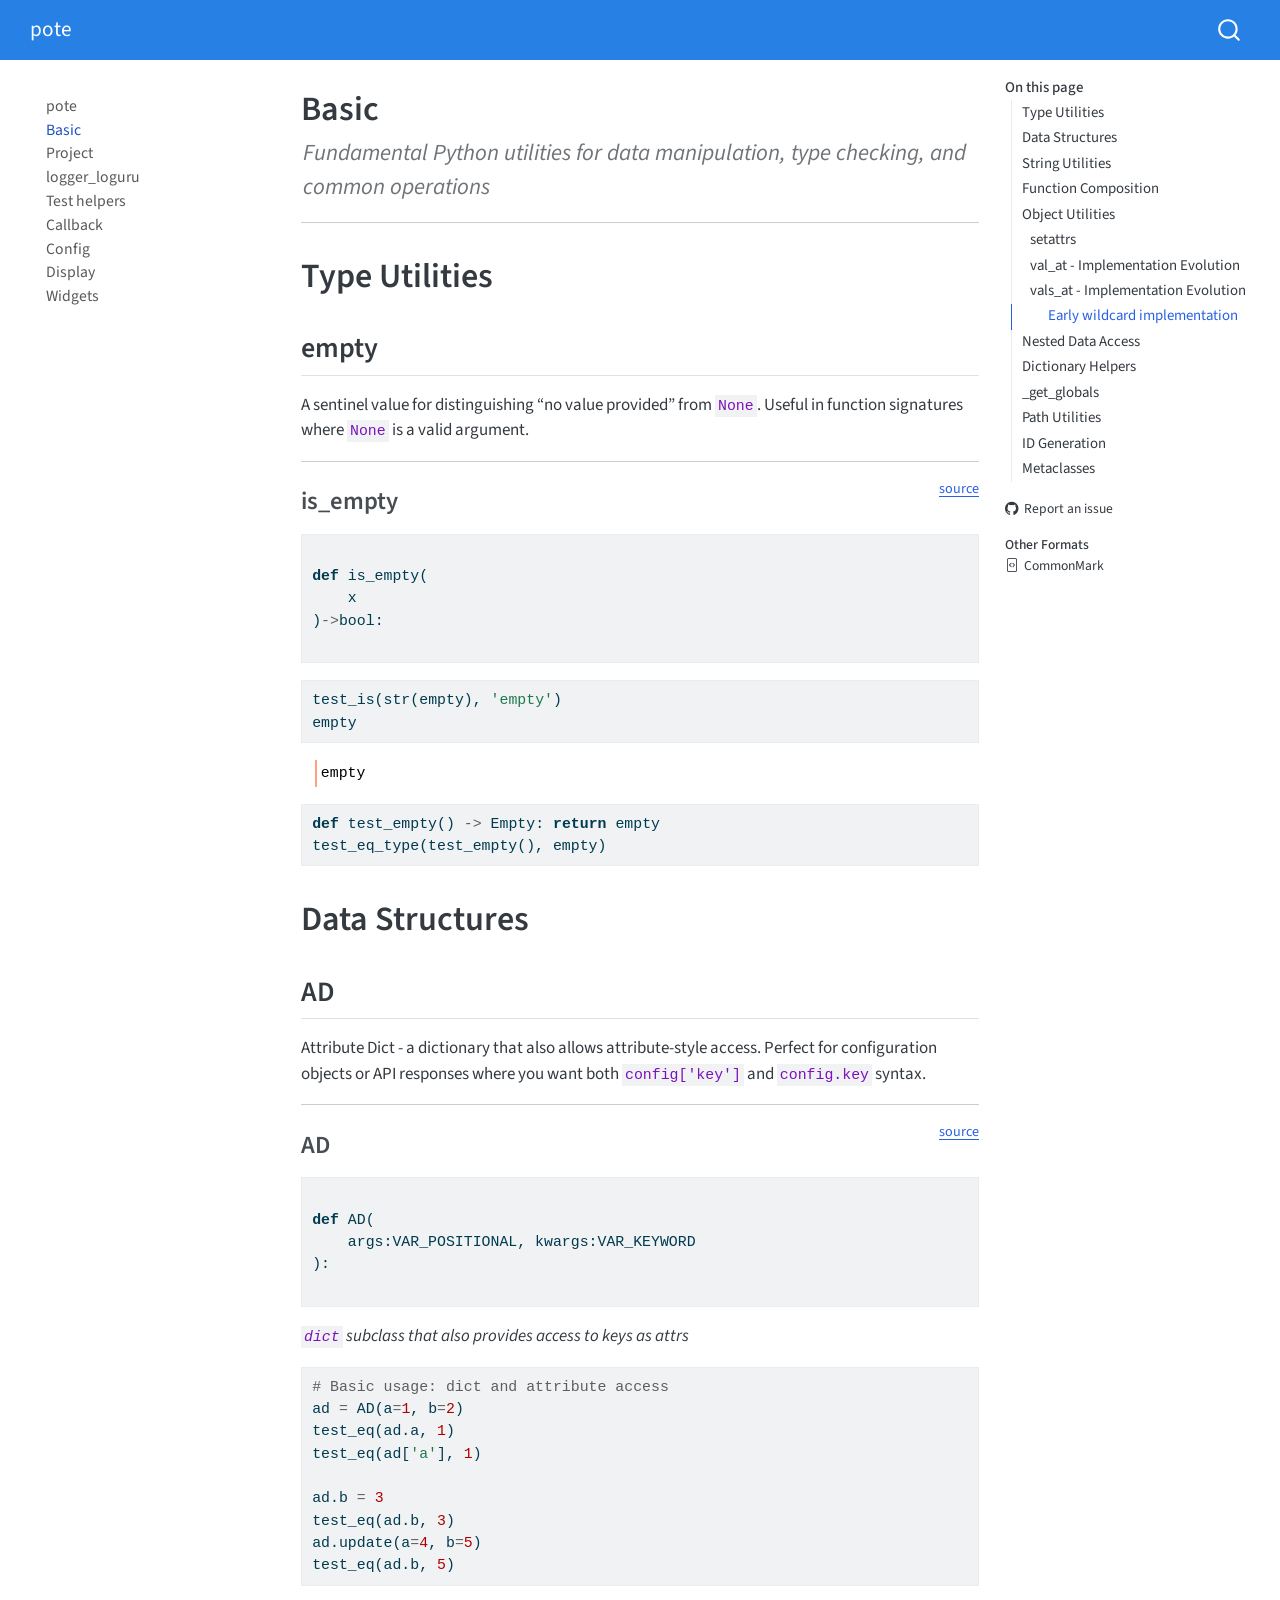
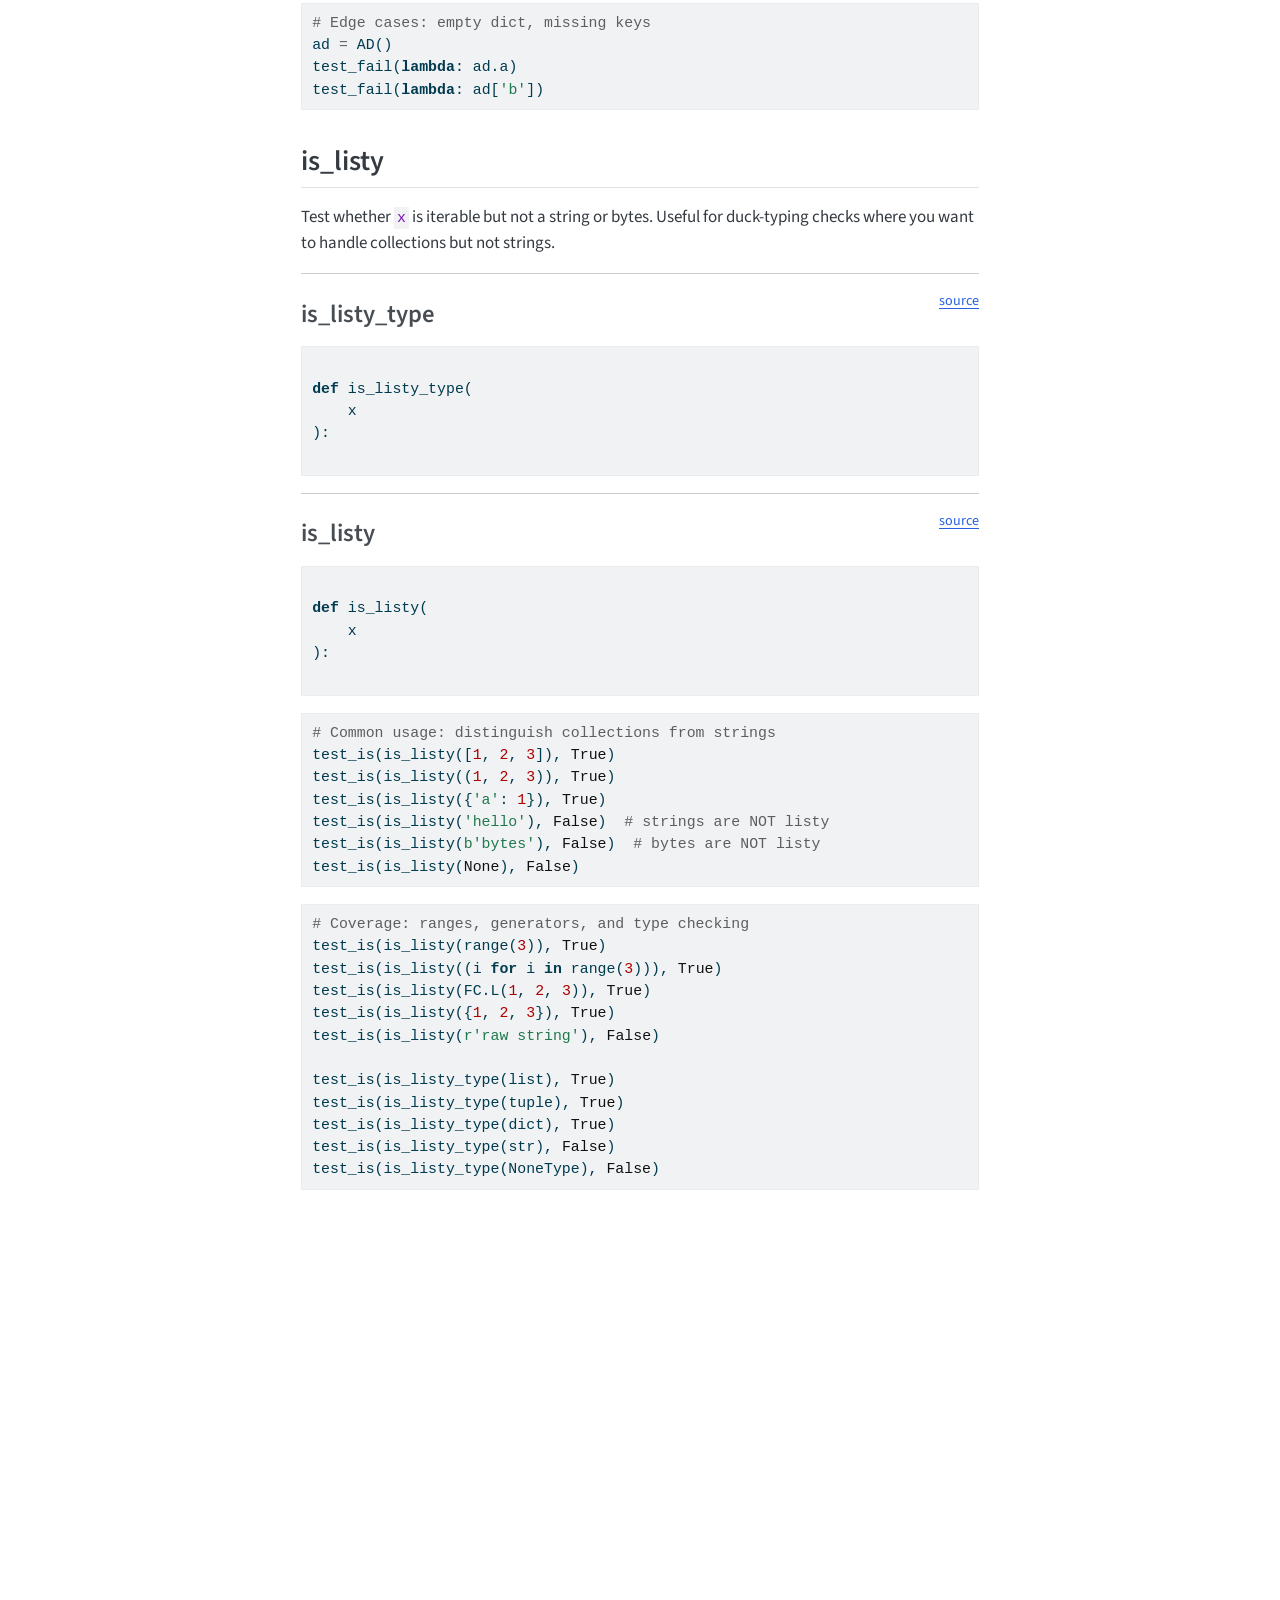
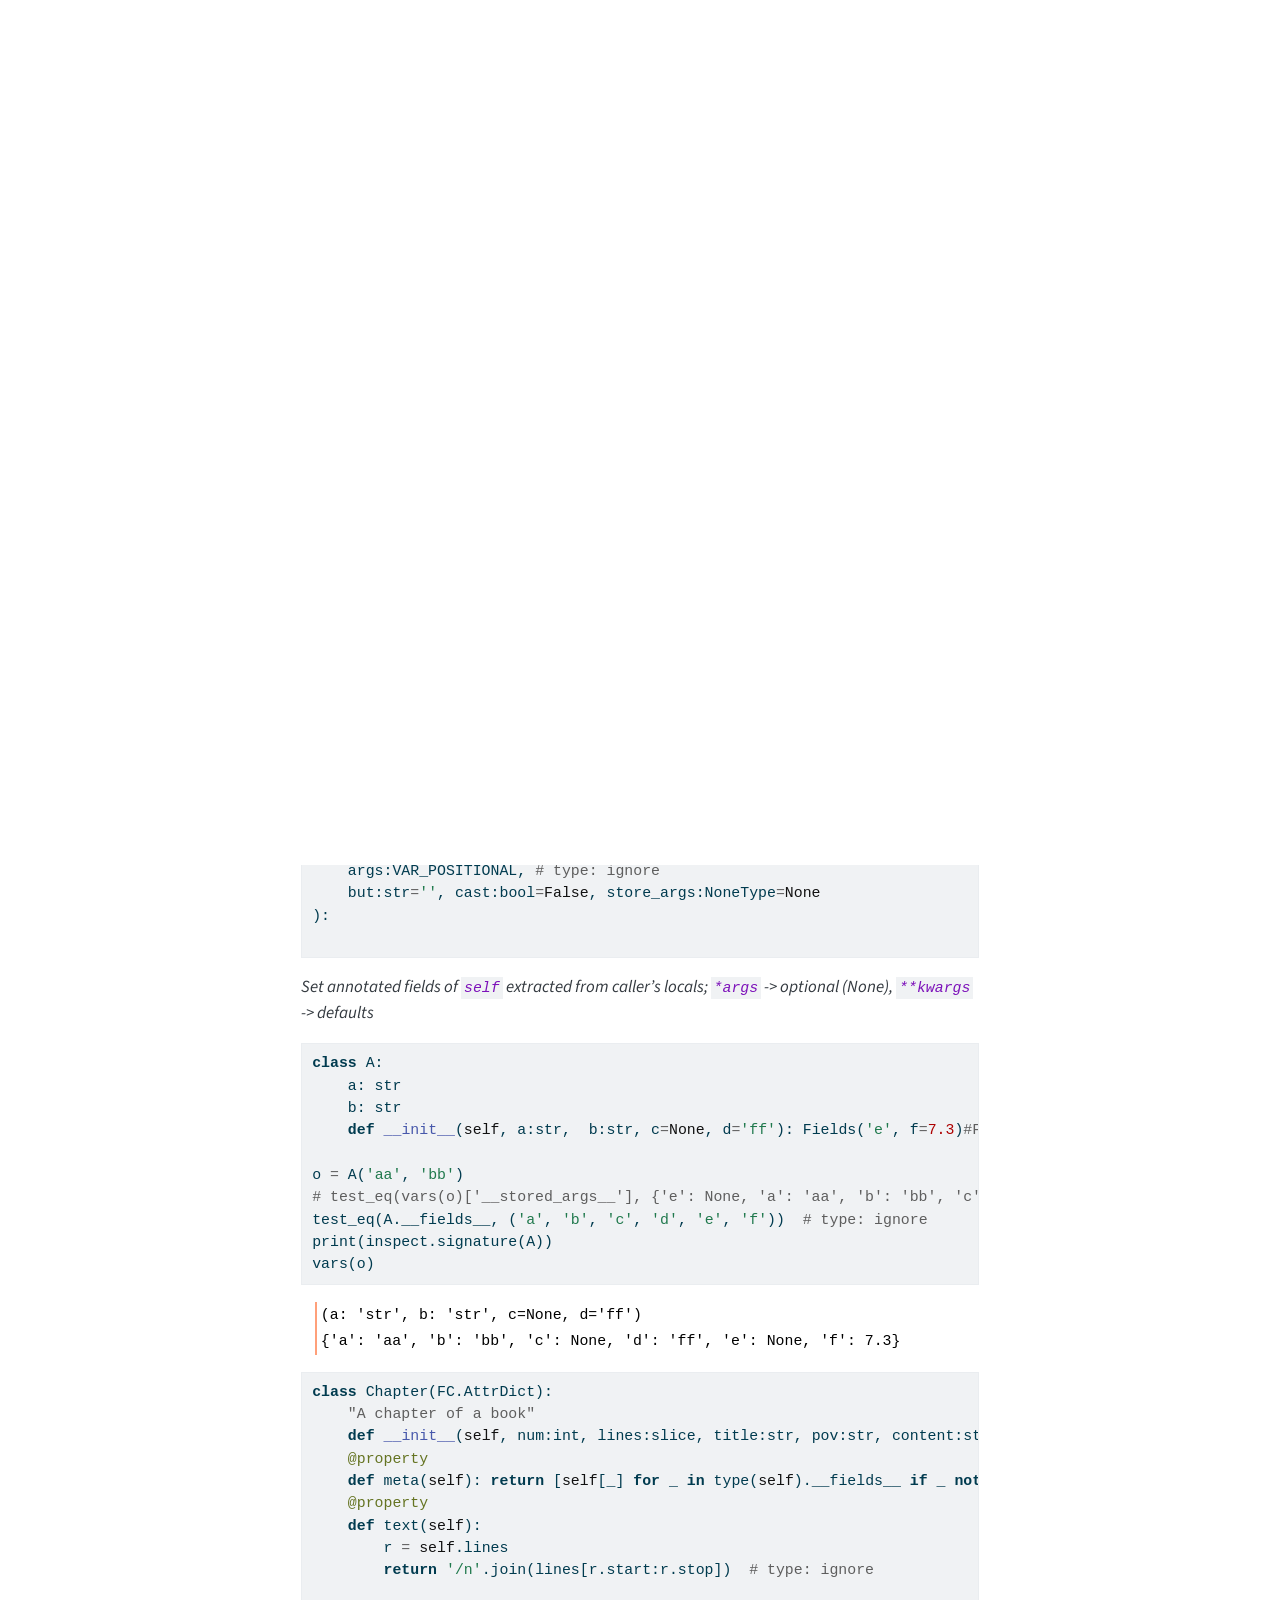
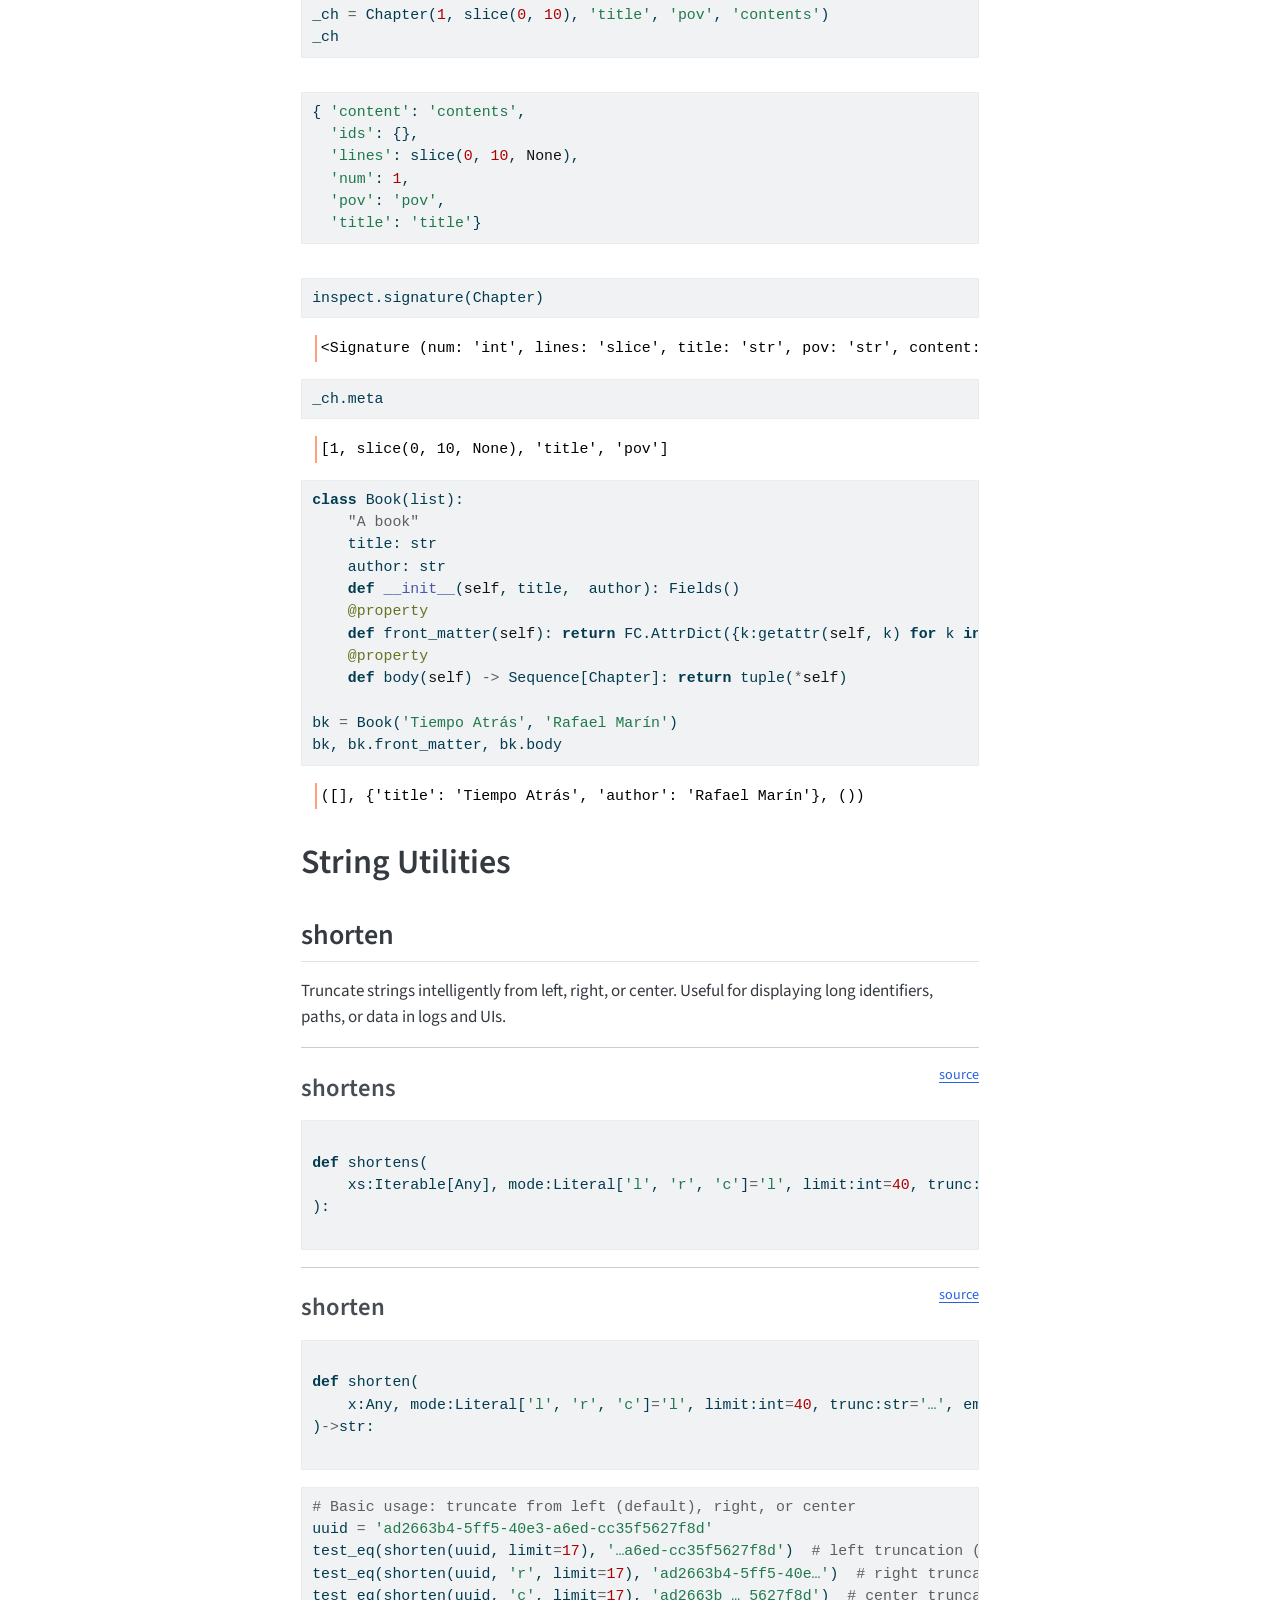
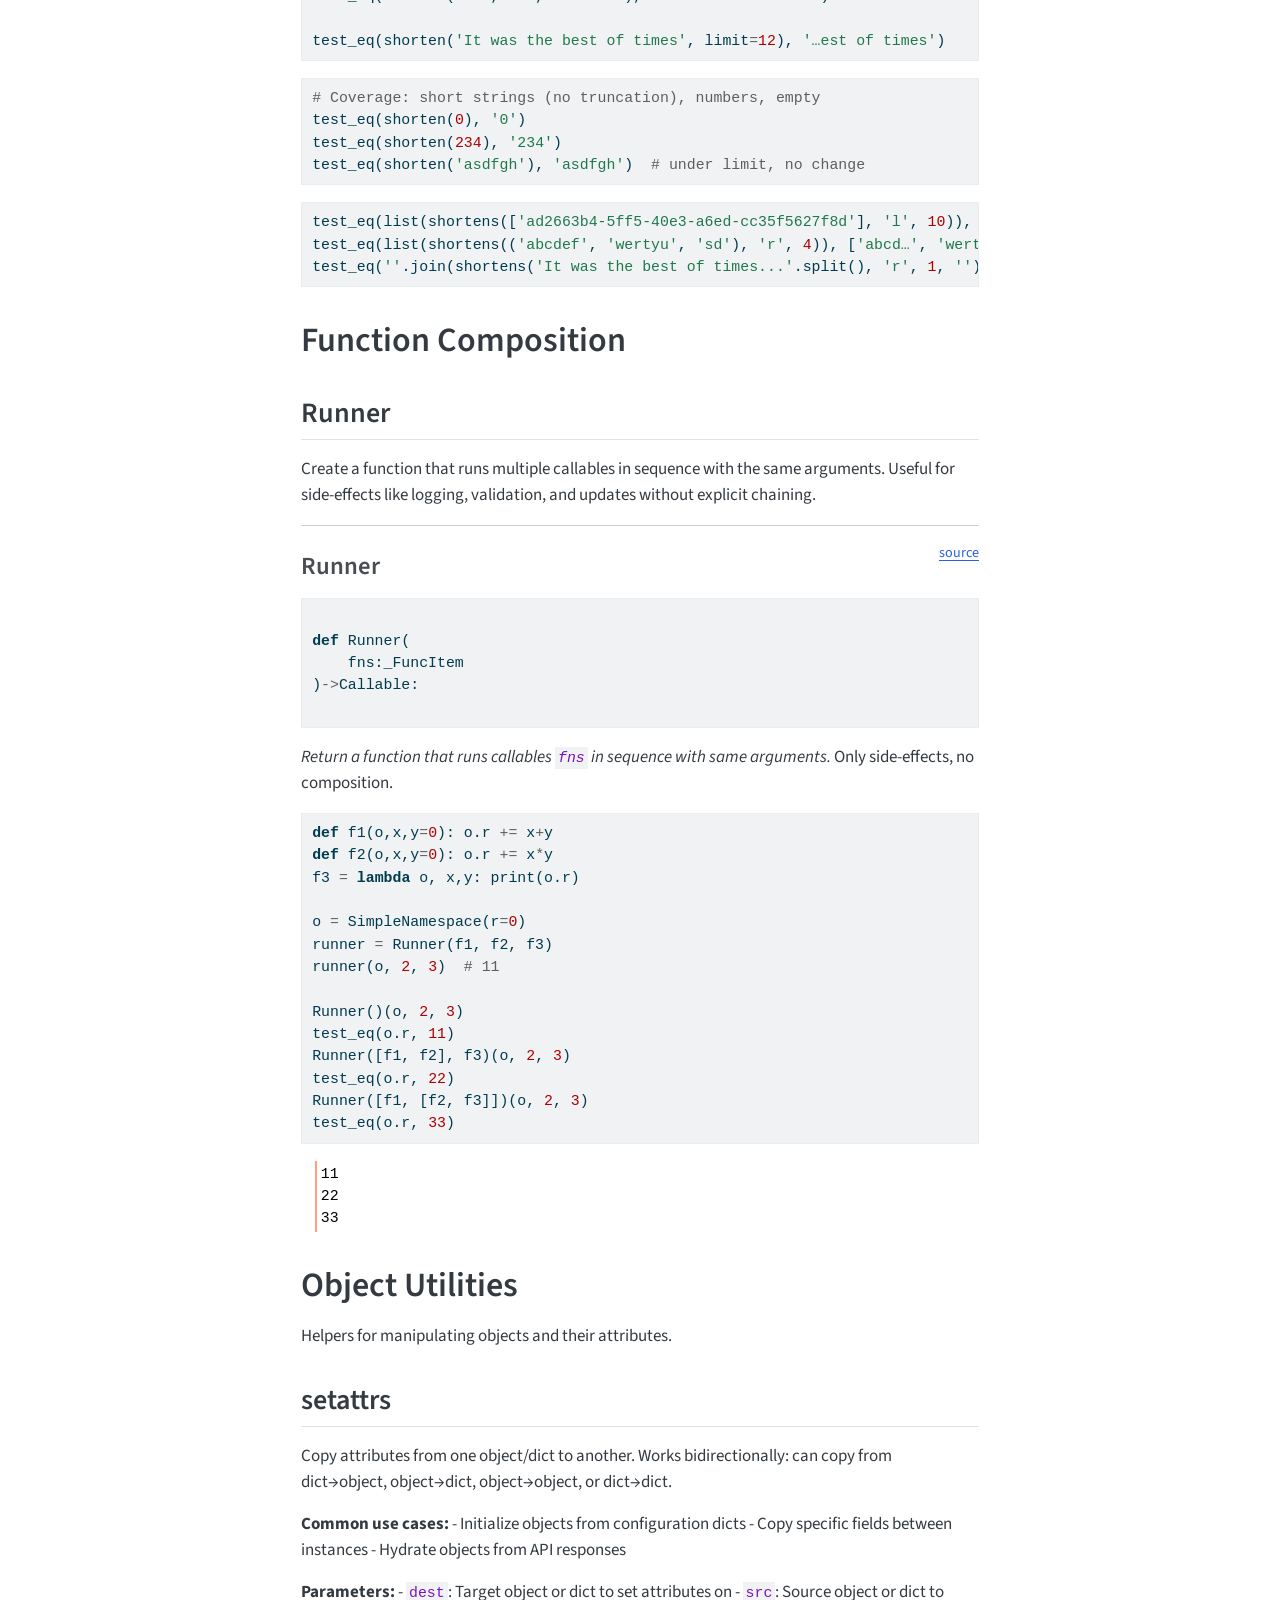
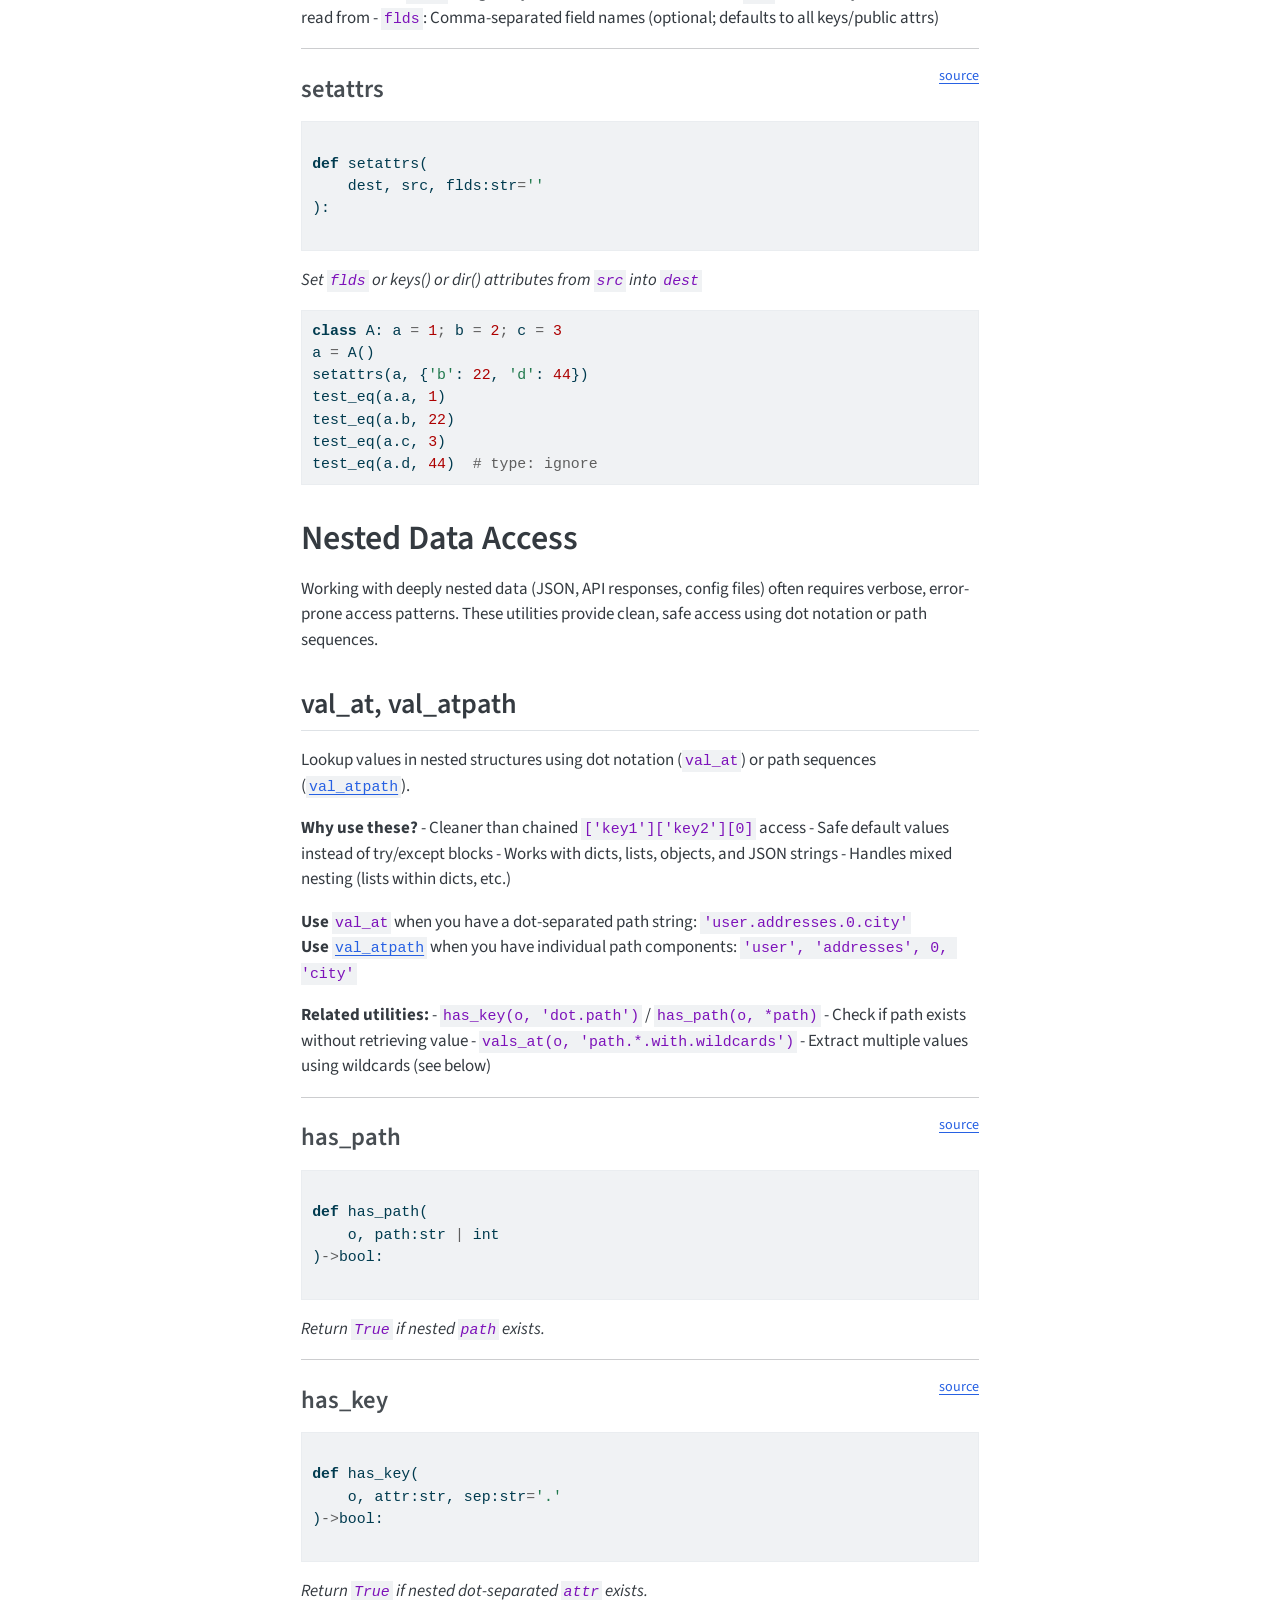
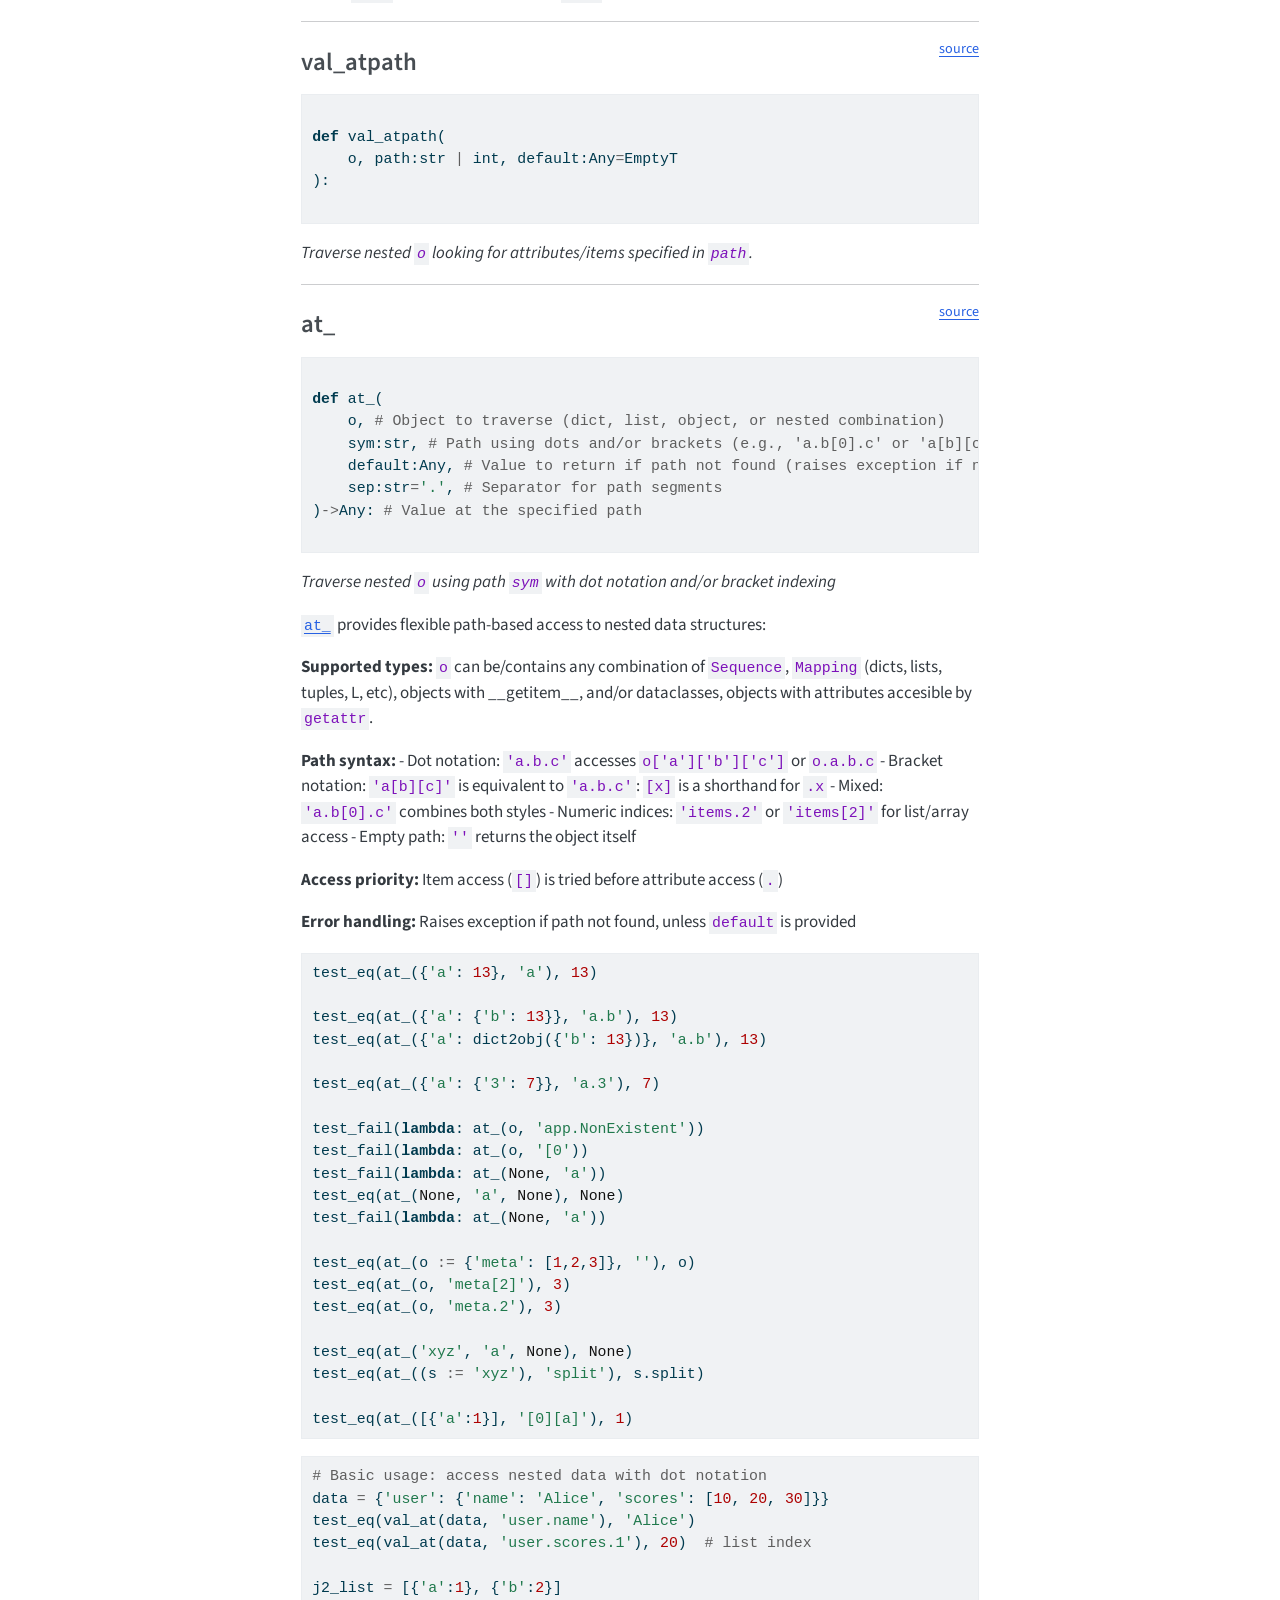
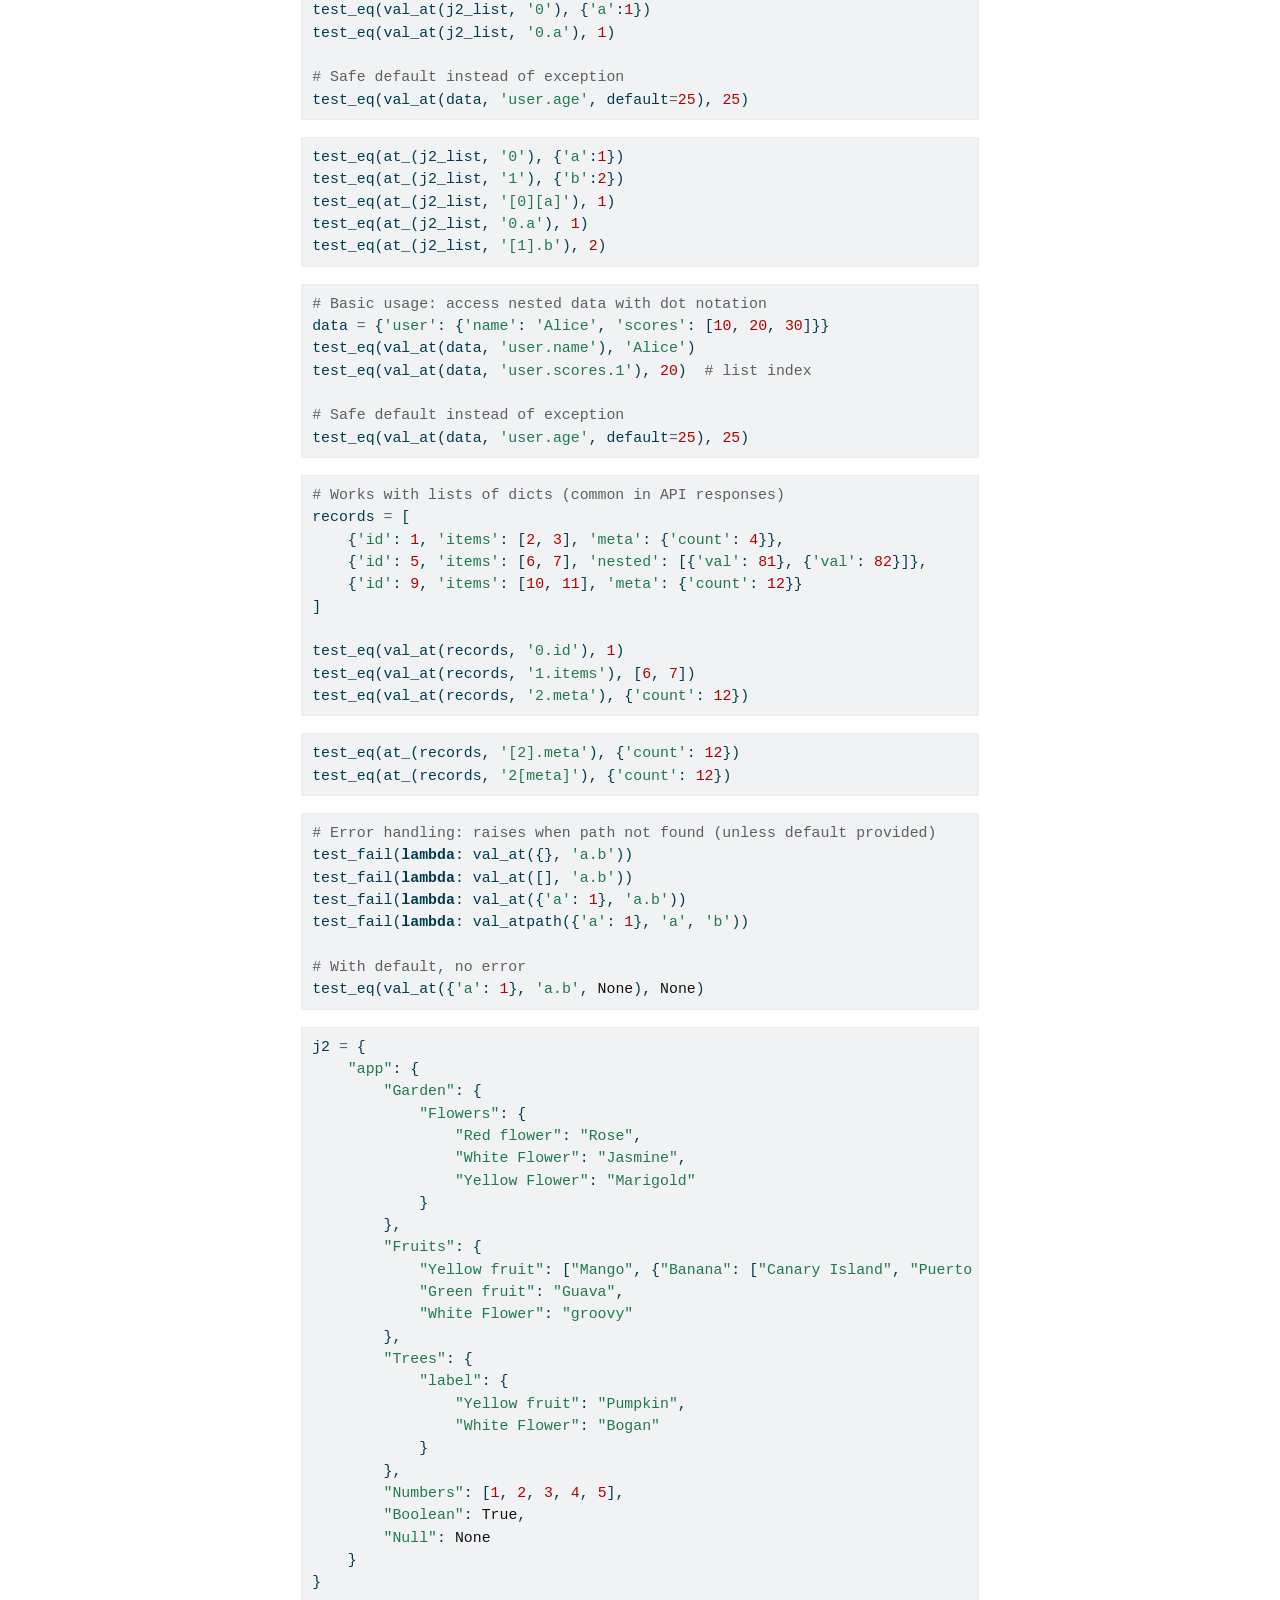
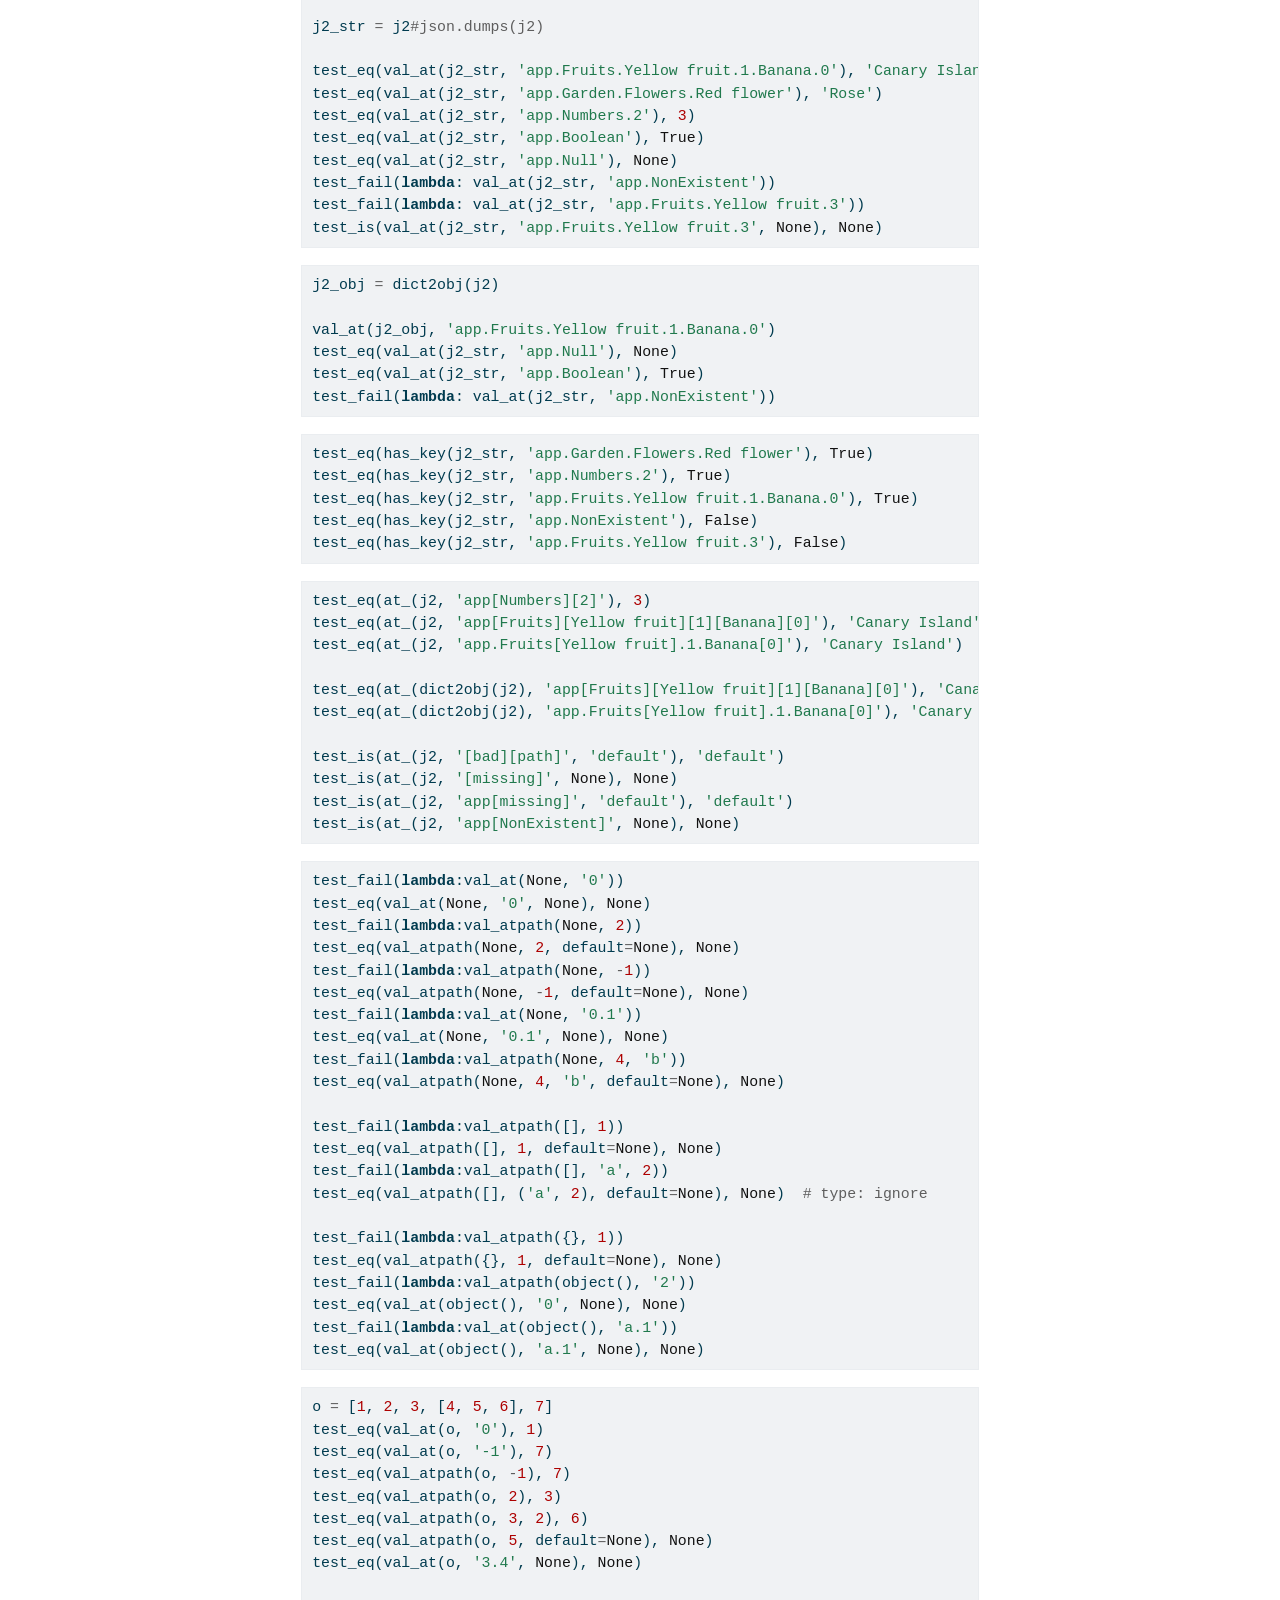
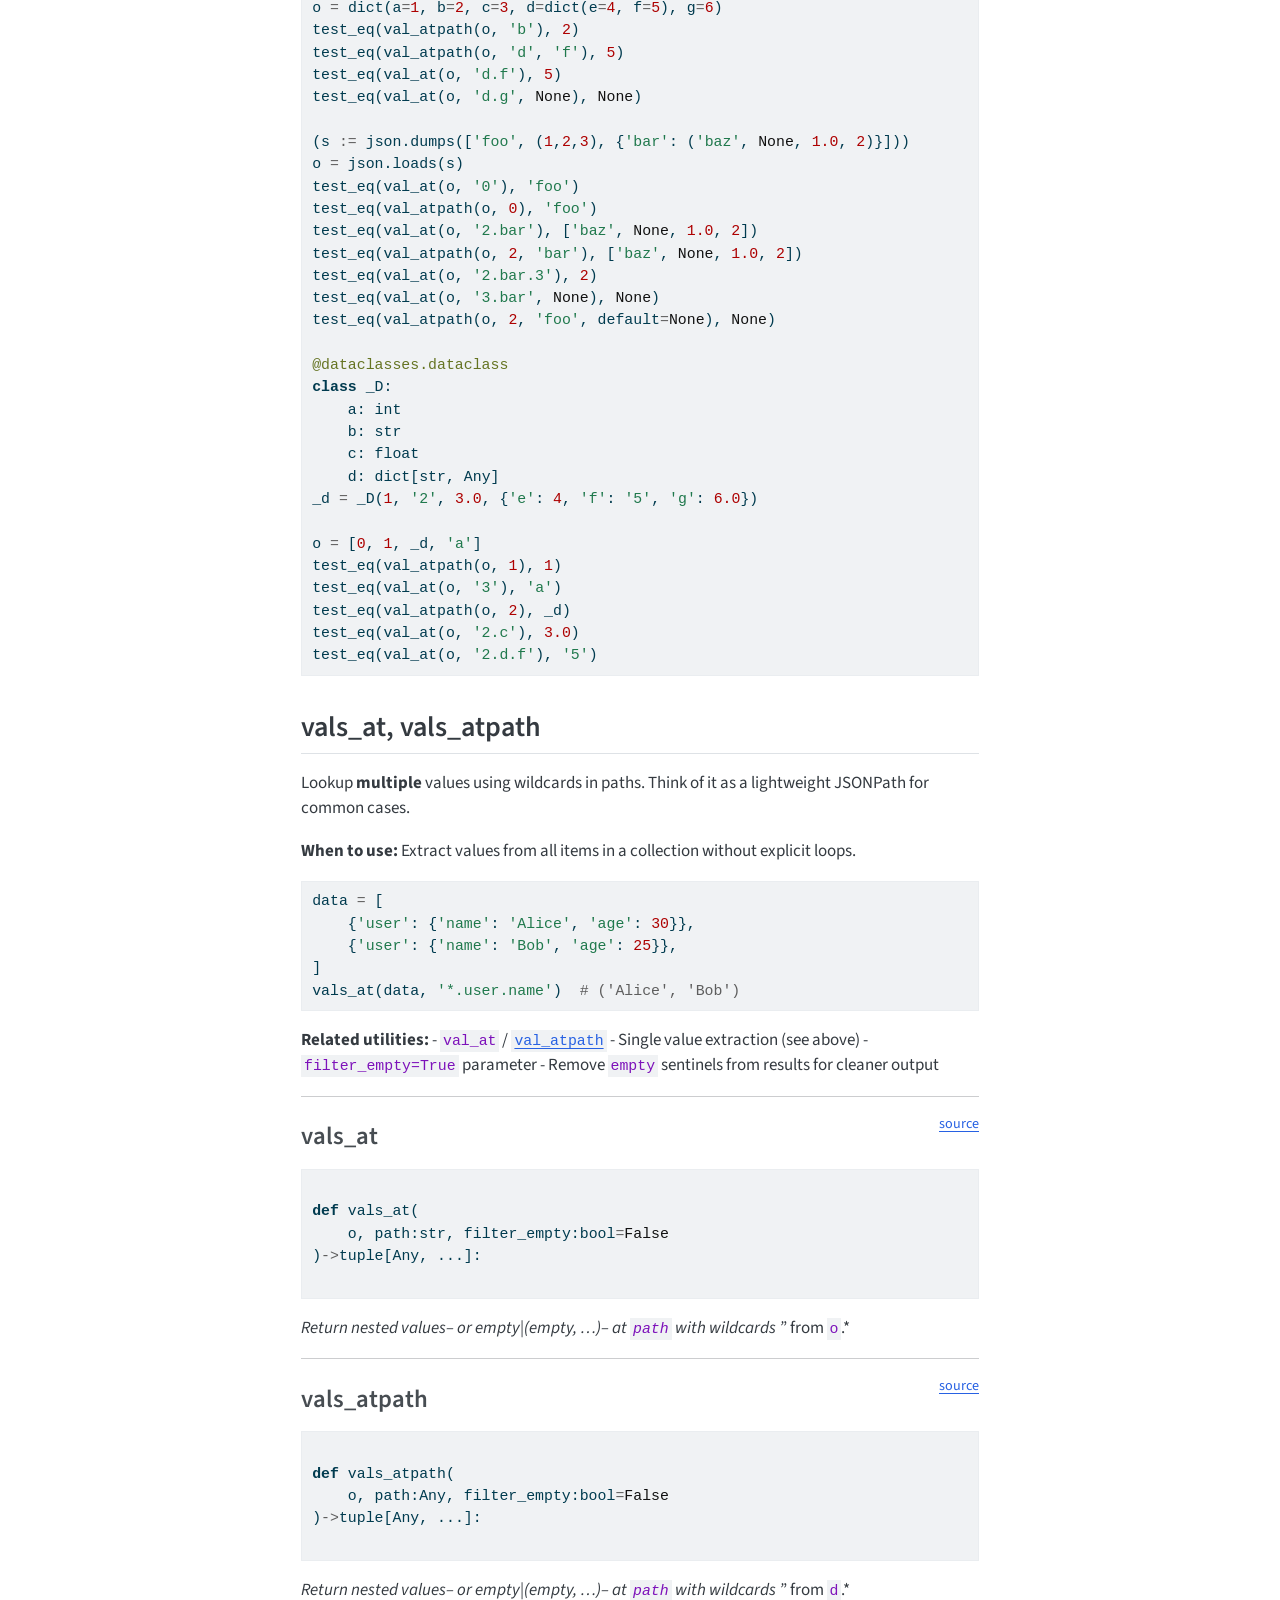
==== commit 5c7bf5d8: "deploy: b8629d83e65c08fdc0338edc7f246e605af07039" ====
--- a/basic.html
+++ b/basic.html
@@ -2,7 +2,7 @@
 <html xmlns="http://www.w3.org/1999/xhtml" lang="en" xml:lang="en"><head>
 
 <meta charset="utf-8">
-<meta name="generator" content="quarto-1.8.26">
+<meta name="generator" content="quarto-1.8.27">
 
 <meta name="viewport" content="width=device-width, initial-scale=1.0, user-scalable=yes">
 
@@ -73,10 +73,10 @@
 <script src="site_libs/quarto-html/tippy.umd.min.js"></script>
 <script src="site_libs/quarto-html/anchor.min.js"></script>
 <link href="site_libs/quarto-html/tippy.css" rel="stylesheet">
-<link href="site_libs/quarto-html/quarto-syntax-highlighting-587c61ba64f3a5504c4d52d930310e48.css" rel="stylesheet" id="quarto-text-highlighting-styles">
+<link href="site_libs/quarto-html/quarto-syntax-highlighting-ed96de9b727972fe78a7b5d16c58bf87.css" rel="stylesheet" id="quarto-text-highlighting-styles">
 <script src="site_libs/bootstrap/bootstrap.min.js"></script>
 <link href="site_libs/bootstrap/bootstrap-icons.css" rel="stylesheet">
-<link href="site_libs/bootstrap/bootstrap-000f0825b9c55ed21d14970d810c14a9.min.css" rel="stylesheet" append-hash="true" id="quarto-bootstrap" data-mode="light">
+<link href="site_libs/bootstrap/bootstrap-baedc78cbf92349237790bf011c153e8.min.css" rel="stylesheet" append-hash="true" id="quarto-bootstrap" data-mode="light">
 <script id="quarto-search-options" type="application/json">{
   "location": "navbar",
   "copy-button": false,
@@ -382,14 +382,14 @@
 <span id="cb1-3"><a href="#cb1-3" aria-hidden="true" tabindex="-1"></a>    x</span>
 <span id="cb1-4"><a href="#cb1-4" aria-hidden="true" tabindex="-1"></a>)<span class="op">-&gt;</span><span class="bu">bool</span>:</span>
 <span id="cb1-5"><a href="#cb1-5" aria-hidden="true" tabindex="-1"></a></span></code></pre></div><button title="Copy to Clipboard" class="code-copy-button"><i class="bi"></i></button></div>
-<div id="249ca952" class="cell" data-quarto-private-1="{&quot;key&quot;:&quot;brd&quot;,&quot;value&quot;:{&quot;id&quot;:&quot;e23796b6-d20b-4b6e-a233-cb17e0b1e17b&quot;}}" data-execution_count="8">
+<div id="902354e6" class="cell">
 <div class="code-copy-outer-scaffold"><div class="sourceCode cell-code" id="cb2"><pre class="sourceCode python code-with-copy"><code class="sourceCode python"><span id="cb2-1"><a href="#cb2-1" aria-hidden="true" tabindex="-1"></a>test_is(<span class="bu">str</span>(empty), <span class="st">'empty'</span>)</span>
 <span id="cb2-2"><a href="#cb2-2" aria-hidden="true" tabindex="-1"></a>empty</span></code></pre></div><button title="Copy to Clipboard" class="code-copy-button"><i class="bi"></i></button></div>
-<div class="cell-output cell-output-display" data-execution_count="8">
+<div class="cell-output cell-output-display">
 <pre><code>empty</code></pre>
 </div>
 </div>
-<div id="1a0a79d4" class="cell" data-quarto-private-1="{&quot;key&quot;:&quot;brd&quot;,&quot;value&quot;:{&quot;id&quot;:&quot;3f65821e-4e38-4971-94cb-612bba4091bc&quot;}}" data-execution_count="9">
+<div id="7f0da162" class="cell">
 <div class="code-copy-outer-scaffold"><div class="sourceCode cell-code" id="cb4"><pre class="sourceCode python code-with-copy"><code class="sourceCode python"><span id="cb4-1"><a href="#cb4-1" aria-hidden="true" tabindex="-1"></a><span class="kw">def</span> test_empty() <span class="op">-&gt;</span> Empty: <span class="cf">return</span> empty</span>
 <span id="cb4-2"><a href="#cb4-2" aria-hidden="true" tabindex="-1"></a>test_eq_type(test_empty(), empty)</span></code></pre></div><button title="Copy to Clipboard" class="code-copy-button"><i class="bi"></i></button></div>
 </div>
@@ -411,7 +411,7 @@
 <span id="cb5-4"><a href="#cb5-4" aria-hidden="true" tabindex="-1"></a>):</span>
 <span id="cb5-5"><a href="#cb5-5" aria-hidden="true" tabindex="-1"></a></span></code></pre></div><button title="Copy to Clipboard" class="code-copy-button"><i class="bi"></i></button></div>
 <p><em><code>dict</code> subclass that also provides access to keys as attrs</em></p>
-<div id="bd027281" class="cell" data-quarto-private-1="{&quot;key&quot;:&quot;brd&quot;,&quot;value&quot;:{&quot;id&quot;:&quot;e845be52-e806-4694-83f3-d847713cd7d1&quot;}}" data-execution_count="11">
+<div id="e4a70039" class="cell">
 <div class="code-copy-outer-scaffold"><div class="sourceCode cell-code" id="cb6"><pre class="sourceCode python code-with-copy"><code class="sourceCode python"><span id="cb6-1"><a href="#cb6-1" aria-hidden="true" tabindex="-1"></a><span class="co"># Basic usage: dict and attribute access</span></span>
 <span id="cb6-2"><a href="#cb6-2" aria-hidden="true" tabindex="-1"></a>ad <span class="op">=</span> AD(a<span class="op">=</span><span class="dv">1</span>, b<span class="op">=</span><span class="dv">2</span>)</span>
 <span id="cb6-3"><a href="#cb6-3" aria-hidden="true" tabindex="-1"></a>test_eq(ad.a, <span class="dv">1</span>)</span>
@@ -422,7 +422,7 @@
 <span id="cb6-8"><a href="#cb6-8" aria-hidden="true" tabindex="-1"></a>ad.update(a<span class="op">=</span><span class="dv">4</span>, b<span class="op">=</span><span class="dv">5</span>)</span>
 <span id="cb6-9"><a href="#cb6-9" aria-hidden="true" tabindex="-1"></a>test_eq(ad.b, <span class="dv">5</span>)</span></code></pre></div><button title="Copy to Clipboard" class="code-copy-button"><i class="bi"></i></button></div>
 </div>
-<div id="42aee333" class="cell" data-quarto-private-1="{&quot;key&quot;:&quot;brd&quot;,&quot;value&quot;:{&quot;id&quot;:&quot;cfcccdda-2ce8-4783-be0e-72b1101c26d2&quot;}}" data-execution_count="12">
+<div id="c1983e3a" class="cell">
 <div class="code-copy-outer-scaffold"><div class="sourceCode cell-code" id="cb7"><pre class="sourceCode python code-with-copy"><code class="sourceCode python"><span id="cb7-1"><a href="#cb7-1" aria-hidden="true" tabindex="-1"></a><span class="co"># Edge cases: empty dict, missing keys</span></span>
 <span id="cb7-2"><a href="#cb7-2" aria-hidden="true" tabindex="-1"></a>ad <span class="op">=</span> AD()</span>
 <span id="cb7-3"><a href="#cb7-3" aria-hidden="true" tabindex="-1"></a>test_fail(<span class="kw">lambda</span>: ad.a)</span>
@@ -452,7 +452,7 @@
 <span id="cb9-3"><a href="#cb9-3" aria-hidden="true" tabindex="-1"></a>    x</span>
 <span id="cb9-4"><a href="#cb9-4" aria-hidden="true" tabindex="-1"></a>):</span>
 <span id="cb9-5"><a href="#cb9-5" aria-hidden="true" tabindex="-1"></a></span></code></pre></div><button title="Copy to Clipboard" class="code-copy-button"><i class="bi"></i></button></div>
-<div id="c764b96b" class="cell" data-quarto-private-1="{&quot;key&quot;:&quot;brd&quot;,&quot;value&quot;:{&quot;id&quot;:&quot;4d92adcf-07d0-4b0b-9290-f0ee3aedce25&quot;}}" data-execution_count="14">
+<div id="c36f2b15" class="cell">
 <div class="code-copy-outer-scaffold"><div class="sourceCode cell-code" id="cb10"><pre class="sourceCode python code-with-copy"><code class="sourceCode python"><span id="cb10-1"><a href="#cb10-1" aria-hidden="true" tabindex="-1"></a><span class="co"># Common usage: distinguish collections from strings</span></span>
 <span id="cb10-2"><a href="#cb10-2" aria-hidden="true" tabindex="-1"></a>test_is(is_listy([<span class="dv">1</span>, <span class="dv">2</span>, <span class="dv">3</span>]), <span class="va">True</span>)</span>
 <span id="cb10-3"><a href="#cb10-3" aria-hidden="true" tabindex="-1"></a>test_is(is_listy((<span class="dv">1</span>, <span class="dv">2</span>, <span class="dv">3</span>)), <span class="va">True</span>)</span>
@@ -461,7 +461,7 @@
 <span id="cb10-6"><a href="#cb10-6" aria-hidden="true" tabindex="-1"></a>test_is(is_listy(<span class="st">b'bytes'</span>), <span class="va">False</span>)  <span class="co"># bytes are NOT listy</span></span>
 <span id="cb10-7"><a href="#cb10-7" aria-hidden="true" tabindex="-1"></a>test_is(is_listy(<span class="va">None</span>), <span class="va">False</span>)</span></code></pre></div><button title="Copy to Clipboard" class="code-copy-button"><i class="bi"></i></button></div>
 </div>
-<div id="4a8a3c25" class="cell" data-quarto-private-1="{&quot;key&quot;:&quot;brd&quot;,&quot;value&quot;:{&quot;id&quot;:&quot;a0c6d559-0756-4bb6-8a07-24f4e5d3aed8&quot;}}" data-execution_count="15">
+<div id="7c105f8d" class="cell">
 <div class="code-copy-outer-scaffold"><div class="sourceCode cell-code" id="cb11"><pre class="sourceCode python code-with-copy"><code class="sourceCode python"><span id="cb11-1"><a href="#cb11-1" aria-hidden="true" tabindex="-1"></a><span class="co"># Coverage: ranges, generators, and type checking</span></span>
 <span id="cb11-2"><a href="#cb11-2" aria-hidden="true" tabindex="-1"></a>test_is(is_listy(<span class="bu">range</span>(<span class="dv">3</span>)), <span class="va">True</span>)</span>
 <span id="cb11-3"><a href="#cb11-3" aria-hidden="true" tabindex="-1"></a>test_is(is_listy((i <span class="cf">for</span> i <span class="kw">in</span> <span class="bu">range</span>(<span class="dv">3</span>))), <span class="va">True</span>)</span>
@@ -490,7 +490,7 @@
 <span id="cb12-4"><a href="#cb12-4" aria-hidden="true" tabindex="-1"></a>):</span>
 <span id="cb12-5"><a href="#cb12-5" aria-hidden="true" tabindex="-1"></a></span></code></pre></div><button title="Copy to Clipboard" class="code-copy-button"><i class="bi"></i></button></div>
 <p><em>Concatenate all collections and items as a generator</em></p>
-<div id="f8855caf" class="cell" data-quarto-private-1="{&quot;key&quot;:&quot;brd&quot;,&quot;value&quot;:{&quot;id&quot;:&quot;a687de07-b15d-4257-8f31-7526af3c5c7d&quot;}}" data-execution_count="17">
+<div id="8376fee6" class="cell">
 <div class="code-copy-outer-scaffold"><div class="sourceCode cell-code" id="cb13"><pre class="sourceCode python code-with-copy"><code class="sourceCode python"><span id="cb13-1"><a href="#cb13-1" aria-hidden="true" tabindex="-1"></a><span class="co"># Basic usage: flatten arbitrarily nested structures</span></span>
 <span id="cb13-2"><a href="#cb13-2" aria-hidden="true" tabindex="-1"></a>test_eq(<span class="bu">list</span>(flatten([<span class="dv">1</span>, <span class="dv">2</span>, <span class="dv">3</span>])), [<span class="dv">1</span>, <span class="dv">2</span>, <span class="dv">3</span>])  <span class="co"># already flat</span></span>
 <span id="cb13-3"><a href="#cb13-3" aria-hidden="true" tabindex="-1"></a>test_eq(<span class="bu">list</span>(flatten([<span class="dv">1</span>, [<span class="dv">2</span>, <span class="dv">3</span>]])), [<span class="dv">1</span>, <span class="dv">2</span>, <span class="dv">3</span>])</span>
@@ -498,7 +498,7 @@
 <span id="cb13-5"><a href="#cb13-5" aria-hidden="true" tabindex="-1"></a>test_eq(<span class="bu">list</span>(flatten((<span class="dv">1</span>, (<span class="dv">2</span>, <span class="dv">3</span>)))), [<span class="dv">1</span>, <span class="dv">2</span>, <span class="dv">3</span>])  <span class="co"># works with tuples</span></span>
 <span id="cb13-6"><a href="#cb13-6" aria-hidden="true" tabindex="-1"></a>test_eq(<span class="bu">list</span>(flatten([(<span class="st">'a'</span>, (<span class="dv">2</span>,)), (<span class="st">'c'</span>, (<span class="dv">4</span>,))])), [<span class="st">'a'</span>, <span class="dv">2</span>, <span class="st">'c'</span>, <span class="dv">4</span>])</span></code></pre></div><button title="Copy to Clipboard" class="code-copy-button"><i class="bi"></i></button></div>
 </div>
-<div id="f589bb36" class="cell" data-quarto-private-1="{&quot;key&quot;:&quot;brd&quot;,&quot;value&quot;:{&quot;id&quot;:&quot;2735b85c-0f77-4c7b-9a32-12fbd32c49ff&quot;}}" data-execution_count="18">
+<div id="10c3defa" class="cell">
 <div class="code-copy-outer-scaffold"><div class="sourceCode cell-code" id="cb14"><pre class="sourceCode python code-with-copy"><code class="sourceCode python"><span id="cb14-1"><a href="#cb14-1" aria-hidden="true" tabindex="-1"></a><span class="co"># Coverage: empty list</span></span>
 <span id="cb14-2"><a href="#cb14-2" aria-hidden="true" tabindex="-1"></a>test_eq(<span class="bu">list</span>(flatten([])), [])</span></code></pre></div><button title="Copy to Clipboard" class="code-copy-button"><i class="bi"></i></button></div>
 </div>
@@ -507,22 +507,22 @@
 <section id="almost-dataclass" class="level2">
 <h2 class="anchored" data-anchor-id="almost-dataclass">Almost dataclass</h2>
 <p>A dataclass that allows you to specify fields with default values.</p>
-<div id="d498447b" class="cell" data-quarto-private-1="{&quot;key&quot;:&quot;brd&quot;,&quot;value&quot;:{&quot;id&quot;:&quot;cac1f453-6454-4ff6-bfdf-01ef4cd378ab&quot;}}" data-execution_count="19">
+<div id="6cf07242" class="cell">
 <div class="code-copy-outer-scaffold"><div class="sourceCode cell-code" id="cb15"><pre class="sourceCode python code-with-copy"><code class="sourceCode python"><span id="cb15-1"><a href="#cb15-1" aria-hidden="true" tabindex="-1"></a><span class="kw">def</span> _flds(o, <span class="op">*</span>args): <span class="cf">return</span> <span class="bu">tuple</span>(_ <span class="cf">for</span> _ <span class="kw">in</span> inspect.get_annotations(o).keys())<span class="op">+</span>args</span></code></pre></div><button title="Copy to Clipboard" class="code-copy-button"><i class="bi"></i></button></div>
 </div>
-<div id="e8743c6b" class="cell" data-quarto-private-1="{&quot;key&quot;:&quot;brd&quot;,&quot;value&quot;:{&quot;id&quot;:&quot;4d966437-3c2f-4501-9c21-35feebac97c4&quot;}}" data-execution_count="20">
+<div id="f6dbbd92" class="cell">
 <div class="code-copy-outer-scaffold"><div class="sourceCode cell-code" id="cb16"><pre class="sourceCode python code-with-copy"><code class="sourceCode python"><span id="cb16-1"><a href="#cb16-1" aria-hidden="true" tabindex="-1"></a><span class="kw">class</span> A:</span>
 <span id="cb16-2"><a href="#cb16-2" aria-hidden="true" tabindex="-1"></a>    a: <span class="bu">str</span></span>
 <span id="cb16-3"><a href="#cb16-3" aria-hidden="true" tabindex="-1"></a>    b: <span class="bu">str</span></span>
 <span id="cb16-4"><a href="#cb16-4" aria-hidden="true" tabindex="-1"></a></span>
 <span id="cb16-5"><a href="#cb16-5" aria-hidden="true" tabindex="-1"></a>_flds(A), _flds(A, <span class="st">'c'</span>)</span></code></pre></div><button title="Copy to Clipboard" class="code-copy-button"><i class="bi"></i></button></div>
-<div class="cell-output cell-output-display" data-execution_count="20">
+<div class="cell-output cell-output-display">
 <pre><code>(('a', 'b'), ('a', 'b', 'c'))</code></pre>
 </div>
 </div>
-<div id="3bc4bb5a" class="cell" data-quarto-private-1="{&quot;key&quot;:&quot;brd&quot;,&quot;value&quot;:{&quot;id&quot;:&quot;4df32e86-6272-40e4-b06e-e72e1f097713&quot;}}" data-execution_count="22">
+<div id="0afea36e" class="cell">
 <div class="code-copy-outer-scaffold"><div class="sourceCode cell-code" id="cb18"><pre class="sourceCode python code-with-copy"><code class="sourceCode python"><span id="cb18-1"><a href="#cb18-1" aria-hidden="true" tabindex="-1"></a>_flds(A)</span></code></pre></div><button title="Copy to Clipboard" class="code-copy-button"><i class="bi"></i></button></div>
-<div class="cell-output cell-output-display" data-execution_count="22">
+<div class="cell-output cell-output-display">
 <pre><code>()</code></pre>
 </div>
 </div>
@@ -537,7 +537,7 @@
 <span id="cb20-5"><a href="#cb20-5" aria-hidden="true" tabindex="-1"></a>):</span>
 <span id="cb20-6"><a href="#cb20-6" aria-hidden="true" tabindex="-1"></a></span></code></pre></div><button title="Copy to Clipboard" class="code-copy-button"><i class="bi"></i></button></div>
 <p><em>Set annotated fields of <code>self</code> extracted from caller’s locals; <code>*args</code> -&gt; optional (None), <code>**kwargs</code> -&gt; defaults</em></p>
-<div id="2ac17f14" class="cell" data-quarto-private-1="{&quot;key&quot;:&quot;brd&quot;,&quot;value&quot;:{&quot;id&quot;:&quot;1e200871-f31b-4dde-8534-a49ba75c2119&quot;}}" data-execution_count="24">
+<div id="f5453956" class="cell">
 <div class="code-copy-outer-scaffold"><div class="sourceCode cell-code" id="cb21"><pre class="sourceCode python code-with-copy"><code class="sourceCode python"><span id="cb21-1"><a href="#cb21-1" aria-hidden="true" tabindex="-1"></a><span class="kw">class</span> A:</span>
 <span id="cb21-2"><a href="#cb21-2" aria-hidden="true" tabindex="-1"></a>    a: <span class="bu">str</span></span>
 <span id="cb21-3"><a href="#cb21-3" aria-hidden="true" tabindex="-1"></a>    b: <span class="bu">str</span></span>
@@ -551,11 +551,11 @@
 <div class="cell-output cell-output-stdout">
 <pre><code>(a: 'str', b: 'str', c=None, d='ff')</code></pre>
 </div>
-<div class="cell-output cell-output-display" data-execution_count="24">
+<div class="cell-output cell-output-display">
 <pre><code>{'a': 'aa', 'b': 'bb', 'c': None, 'd': 'ff', 'e': None, 'f': 7.3}</code></pre>
 </div>
 </div>
-<div id="9bec5367" class="cell" data-quarto-private-1="{&quot;key&quot;:&quot;brd&quot;,&quot;value&quot;:{&quot;id&quot;:&quot;e5ccb737-6c97-4c94-921b-da14b78a7748&quot;}}" data-execution_count="25">
+<div id="b0217bf7" class="cell">
 <div class="code-copy-outer-scaffold"><div class="sourceCode cell-code" id="cb24"><pre class="sourceCode python code-with-copy"><code class="sourceCode python"><span id="cb24-1"><a href="#cb24-1" aria-hidden="true" tabindex="-1"></a><span class="kw">class</span> Chapter(FC.AttrDict):</span>
 <span id="cb24-2"><a href="#cb24-2" aria-hidden="true" tabindex="-1"></a>    <span class="co">"A chapter of a book"</span></span>
 <span id="cb24-3"><a href="#cb24-3" aria-hidden="true" tabindex="-1"></a>    <span class="kw">def</span> <span class="fu">__init__</span>(<span class="va">self</span>, num:<span class="bu">int</span>, lines:<span class="bu">slice</span>, title:<span class="bu">str</span>, pov:<span class="bu">str</span>, content:<span class="bu">str</span>): Fields(ids<span class="op">=</span>{})</span>
@@ -568,7 +568,7 @@
 <span id="cb24-10"><a href="#cb24-10" aria-hidden="true" tabindex="-1"></a></span>
 <span id="cb24-11"><a href="#cb24-11" aria-hidden="true" tabindex="-1"></a>_ch <span class="op">=</span> Chapter(<span class="dv">1</span>, <span class="bu">slice</span>(<span class="dv">0</span>, <span class="dv">10</span>), <span class="st">'title'</span>, <span class="st">'pov'</span>, <span class="st">'contents'</span>)</span>
 <span id="cb24-12"><a href="#cb24-12" aria-hidden="true" tabindex="-1"></a>_ch</span></code></pre></div><button title="Copy to Clipboard" class="code-copy-button"><i class="bi"></i></button></div>
-<div class="cell-output cell-output-display cell-output-markdown" data-execution_count="25">
+<div class="cell-output cell-output-display cell-output-markdown">
 <div class="code-copy-outer-scaffold"><div class="sourceCode" id="cb25"><pre class="sourceCode python code-with-copy"><code class="sourceCode python"><span id="cb25-1"><a href="#cb25-1" aria-hidden="true" tabindex="-1"></a>{ <span class="st">'content'</span>: <span class="st">'contents'</span>,</span>
 <span id="cb25-2"><a href="#cb25-2" aria-hidden="true" tabindex="-1"></a>  <span class="st">'ids'</span>: {},</span>
 <span id="cb25-3"><a href="#cb25-3" aria-hidden="true" tabindex="-1"></a>  <span class="st">'lines'</span>: <span class="bu">slice</span>(<span class="dv">0</span>, <span class="dv">10</span>, <span class="va">None</span>),</span>
@@ -577,19 +577,19 @@
 <span id="cb25-6"><a href="#cb25-6" aria-hidden="true" tabindex="-1"></a>  <span class="st">'title'</span>: <span class="st">'title'</span>}</span></code></pre></div><button title="Copy to Clipboard" class="code-copy-button"><i class="bi"></i></button></div>
 </div>
 </div>
-<div id="339051f7" class="cell" data-quarto-private-1="{&quot;key&quot;:&quot;brd&quot;,&quot;value&quot;:{&quot;id&quot;:&quot;0ce5a15e-7178-4ea8-b6a4-4e515c90d2bb&quot;}}" data-execution_count="26">
+<div id="7a58262d" class="cell">
 <div class="code-copy-outer-scaffold"><div class="sourceCode cell-code" id="cb26"><pre class="sourceCode python code-with-copy"><code class="sourceCode python"><span id="cb26-1"><a href="#cb26-1" aria-hidden="true" tabindex="-1"></a>inspect.signature(Chapter)</span></code></pre></div><button title="Copy to Clipboard" class="code-copy-button"><i class="bi"></i></button></div>
-<div class="cell-output cell-output-display" data-execution_count="26">
+<div class="cell-output cell-output-display">
 <pre><code>&lt;Signature (num: 'int', lines: 'slice', title: 'str', pov: 'str', content: 'str')&gt;</code></pre>
 </div>
 </div>
-<div id="f38a7923" class="cell" data-quarto-private-1="{&quot;key&quot;:&quot;brd&quot;,&quot;value&quot;:{&quot;id&quot;:&quot;289bc90e-c357-4a85-94b0-23c790bd993b&quot;}}" data-execution_count="27">
+<div id="550bc278" class="cell">
 <div class="code-copy-outer-scaffold"><div class="sourceCode cell-code" id="cb28"><pre class="sourceCode python code-with-copy"><code class="sourceCode python"><span id="cb28-1"><a href="#cb28-1" aria-hidden="true" tabindex="-1"></a>_ch.meta</span></code></pre></div><button title="Copy to Clipboard" class="code-copy-button"><i class="bi"></i></button></div>
-<div class="cell-output cell-output-display" data-execution_count="27">
+<div class="cell-output cell-output-display">
 <pre><code>[1, slice(0, 10, None), 'title', 'pov']</code></pre>
 </div>
 </div>
-<div id="d41ba199" class="cell" data-quarto-private-1="{&quot;key&quot;:&quot;brd&quot;,&quot;value&quot;:{&quot;id&quot;:&quot;47b6f888-14fd-4ab8-a838-70c6be3bba89&quot;}}" data-execution_count="28">
+<div id="b08a7859" class="cell">
 <div class="code-copy-outer-scaffold"><div class="sourceCode cell-code" id="cb30"><pre class="sourceCode python code-with-copy"><code class="sourceCode python"><span id="cb30-1"><a href="#cb30-1" aria-hidden="true" tabindex="-1"></a><span class="kw">class</span> Book(<span class="bu">list</span>):</span>
 <span id="cb30-2"><a href="#cb30-2" aria-hidden="true" tabindex="-1"></a>    <span class="co">"A book"</span></span>
 <span id="cb30-3"><a href="#cb30-3" aria-hidden="true" tabindex="-1"></a>    title: <span class="bu">str</span></span>
@@ -602,7 +602,7 @@
 <span id="cb30-10"><a href="#cb30-10" aria-hidden="true" tabindex="-1"></a></span>
 <span id="cb30-11"><a href="#cb30-11" aria-hidden="true" tabindex="-1"></a>bk <span class="op">=</span> Book(<span class="st">'Tiempo Atrás'</span>, <span class="st">'Rafael Marín'</span>)</span>
 <span id="cb30-12"><a href="#cb30-12" aria-hidden="true" tabindex="-1"></a>bk, bk.front_matter, bk.body</span></code></pre></div><button title="Copy to Clipboard" class="code-copy-button"><i class="bi"></i></button></div>
-<div class="cell-output cell-output-display" data-execution_count="28">
+<div class="cell-output cell-output-display">
 <pre><code>([], {'title': 'Tiempo Atrás', 'author': 'Rafael Marín'}, ())</code></pre>
 </div>
 </div>
@@ -633,7 +633,7 @@
 <span id="cb33-3"><a href="#cb33-3" aria-hidden="true" tabindex="-1"></a>    x:Any, mode:Literal[<span class="st">'l'</span>, <span class="st">'r'</span>, <span class="st">'c'</span>]<span class="op">=</span><span class="st">'l'</span>, limit:<span class="bu">int</span><span class="op">=</span><span class="dv">40</span>, trunc:<span class="bu">str</span><span class="op">=</span><span class="st">'…'</span>, empty:<span class="bu">str</span><span class="op">=</span><span class="st">''</span></span>
 <span id="cb33-4"><a href="#cb33-4" aria-hidden="true" tabindex="-1"></a>)<span class="op">-&gt;</span><span class="bu">str</span>:</span>
 <span id="cb33-5"><a href="#cb33-5" aria-hidden="true" tabindex="-1"></a></span></code></pre></div><button title="Copy to Clipboard" class="code-copy-button"><i class="bi"></i></button></div>
-<div id="540ab910" class="cell" data-quarto-private-1="{&quot;key&quot;:&quot;brd&quot;,&quot;value&quot;:{&quot;id&quot;:&quot;b82f8d54-ef02-4d74-986c-2471e3850b00&quot;}}" data-execution_count="30">
+<div id="9734fe99" class="cell">
 <div class="code-copy-outer-scaffold"><div class="sourceCode cell-code" id="cb34"><pre class="sourceCode python code-with-copy"><code class="sourceCode python"><span id="cb34-1"><a href="#cb34-1" aria-hidden="true" tabindex="-1"></a><span class="co"># Basic usage: truncate from left (default), right, or center</span></span>
 <span id="cb34-2"><a href="#cb34-2" aria-hidden="true" tabindex="-1"></a>uuid <span class="op">=</span> <span class="st">'ad2663b4-5ff5-40e3-a6ed-cc35f5627f8d'</span></span>
 <span id="cb34-3"><a href="#cb34-3" aria-hidden="true" tabindex="-1"></a>test_eq(shorten(uuid, limit<span class="op">=</span><span class="dv">17</span>), <span class="st">'…a6ed-cc35f5627f8d'</span>)  <span class="co"># left truncation (default)</span></span>
@@ -642,13 +642,13 @@
 <span id="cb34-6"><a href="#cb34-6" aria-hidden="true" tabindex="-1"></a></span>
 <span id="cb34-7"><a href="#cb34-7" aria-hidden="true" tabindex="-1"></a>test_eq(shorten(<span class="st">'It was the best of times'</span>, limit<span class="op">=</span><span class="dv">12</span>), <span class="st">'…est of times'</span>)</span></code></pre></div><button title="Copy to Clipboard" class="code-copy-button"><i class="bi"></i></button></div>
 </div>
-<div id="d0d5399a" class="cell" data-quarto-private-1="{&quot;key&quot;:&quot;brd&quot;,&quot;value&quot;:{&quot;id&quot;:&quot;6be48cdc-6194-457a-b4b0-0ea8863acaef&quot;}}" data-execution_count="31">
+<div id="ccf9abe9" class="cell">
 <div class="code-copy-outer-scaffold"><div class="sourceCode cell-code" id="cb35"><pre class="sourceCode python code-with-copy"><code class="sourceCode python"><span id="cb35-1"><a href="#cb35-1" aria-hidden="true" tabindex="-1"></a><span class="co"># Coverage: short strings (no truncation), numbers, empty</span></span>
 <span id="cb35-2"><a href="#cb35-2" aria-hidden="true" tabindex="-1"></a>test_eq(shorten(<span class="dv">0</span>), <span class="st">'0'</span>)</span>
 <span id="cb35-3"><a href="#cb35-3" aria-hidden="true" tabindex="-1"></a>test_eq(shorten(<span class="dv">234</span>), <span class="st">'234'</span>)</span>
 <span id="cb35-4"><a href="#cb35-4" aria-hidden="true" tabindex="-1"></a>test_eq(shorten(<span class="st">'asdfgh'</span>), <span class="st">'asdfgh'</span>)  <span class="co"># under limit, no change</span></span></code></pre></div><button title="Copy to Clipboard" class="code-copy-button"><i class="bi"></i></button></div>
 </div>
-<div id="156c3491" class="cell" data-quarto-private-1="{&quot;key&quot;:&quot;brd&quot;,&quot;value&quot;:{&quot;id&quot;:&quot;00e46849-8190-44c0-9cea-0f29e55b2fa0&quot;}}" data-execution_count="32">
+<div id="e81b156e" class="cell">
 <div class="code-copy-outer-scaffold"><div class="sourceCode cell-code" id="cb36"><pre class="sourceCode python code-with-copy"><code class="sourceCode python"><span id="cb36-1"><a href="#cb36-1" aria-hidden="true" tabindex="-1"></a>test_eq(<span class="bu">list</span>(shortens([<span class="st">'ad2663b4-5ff5-40e3-a6ed-cc35f5627f8d'</span>], <span class="st">'l'</span>, <span class="dv">10</span>)), [<span class="st">'…35f5627f8d'</span>])</span>
 <span id="cb36-2"><a href="#cb36-2" aria-hidden="true" tabindex="-1"></a>test_eq(<span class="bu">list</span>(shortens((<span class="st">'abcdef'</span>, <span class="st">'wertyu'</span>, <span class="st">'sd'</span>), <span class="st">'r'</span>, <span class="dv">4</span>)), [<span class="st">'abcd…'</span>, <span class="st">'wert…'</span>, <span class="st">'sd'</span>])</span>
 <span id="cb36-3"><a href="#cb36-3" aria-hidden="true" tabindex="-1"></a>test_eq(<span class="st">''</span>.join(shortens(<span class="st">'It was the best of times...'</span>.split(), <span class="st">'r'</span>, <span class="dv">1</span>, <span class="st">''</span>)), <span class="st">'Iwtbot'</span>)</span></code></pre></div><button title="Copy to Clipboard" class="code-copy-button"><i class="bi"></i></button></div>
@@ -671,7 +671,7 @@
 <span id="cb37-4"><a href="#cb37-4" aria-hidden="true" tabindex="-1"></a>)<span class="op">-&gt;</span>Callable:</span>
 <span id="cb37-5"><a href="#cb37-5" aria-hidden="true" tabindex="-1"></a></span></code></pre></div><button title="Copy to Clipboard" class="code-copy-button"><i class="bi"></i></button></div>
 <p><em>Return a function that runs callables <code>fns</code> in sequence with same arguments. </em> Only side-effects, no composition.</p>
-<div id="d8058f63" class="cell" data-quarto-private-1="{&quot;key&quot;:&quot;brd&quot;,&quot;value&quot;:{&quot;id&quot;:&quot;d6350d54-b1b6-4041-a40f-c1cd65e1eaae&quot;}}" data-execution_count="34">
+<div id="b8433c7b" class="cell">
 <div class="code-copy-outer-scaffold"><div class="sourceCode cell-code" id="cb38"><pre class="sourceCode python code-with-copy"><code class="sourceCode python"><span id="cb38-1"><a href="#cb38-1" aria-hidden="true" tabindex="-1"></a><span class="kw">def</span> f1(o,x,y<span class="op">=</span><span class="dv">0</span>): o.r <span class="op">+=</span> x<span class="op">+</span>y</span>
 <span id="cb38-2"><a href="#cb38-2" aria-hidden="true" tabindex="-1"></a><span class="kw">def</span> f2(o,x,y<span class="op">=</span><span class="dv">0</span>): o.r <span class="op">+=</span> x<span class="op">*</span>y</span>
 <span id="cb38-3"><a href="#cb38-3" aria-hidden="true" tabindex="-1"></a>f3 <span class="op">=</span> <span class="kw">lambda</span> o, x,y: <span class="bu">print</span>(o.r)</span>
@@ -713,7 +713,7 @@
 <span id="cb40-4"><a href="#cb40-4" aria-hidden="true" tabindex="-1"></a>):</span>
 <span id="cb40-5"><a href="#cb40-5" aria-hidden="true" tabindex="-1"></a></span></code></pre></div><button title="Copy to Clipboard" class="code-copy-button"><i class="bi"></i></button></div>
 <p><em>Set <code>flds</code> or keys() or dir() attributes from <code>src</code> into <code>dest</code></em></p>
-<div id="ff566d05" class="cell" data-quarto-private-1="{&quot;key&quot;:&quot;brd&quot;,&quot;value&quot;:{&quot;id&quot;:&quot;7be96f33-33fe-4f4d-a578-70d8e868794f&quot;}}" data-execution_count="36">
+<div id="0aa84a49" class="cell">
 <div class="code-copy-outer-scaffold"><div class="sourceCode cell-code" id="cb41"><pre class="sourceCode python code-with-copy"><code class="sourceCode python"><span id="cb41-1"><a href="#cb41-1" aria-hidden="true" tabindex="-1"></a><span class="kw">class</span> A: a <span class="op">=</span> <span class="dv">1</span><span class="op">;</span> b <span class="op">=</span> <span class="dv">2</span><span class="op">;</span> c <span class="op">=</span> <span class="dv">3</span></span>
 <span id="cb41-2"><a href="#cb41-2" aria-hidden="true" tabindex="-1"></a>a <span class="op">=</span> A()</span>
 <span id="cb41-3"><a href="#cb41-3" aria-hidden="true" tabindex="-1"></a>setattrs(a, {<span class="st">'b'</span>: <span class="dv">22</span>, <span class="st">'d'</span>: <span class="dv">44</span>})</span>
@@ -730,7 +730,7 @@
 <p><strong>Skip to <a href="#nested-data-access">Nested Data Access</a> if you just want to use the function.</strong></p>
 <section id="initial-attempt-simple-dict-only-version" class="level3">
 <h3 class="anchored" data-anchor-id="initial-attempt-simple-dict-only-version">Initial attempt: Simple dict-only version</h3>
-<div id="de570a37" class="cell" data-quarto-private-1="{&quot;key&quot;:&quot;brd&quot;,&quot;value&quot;:{&quot;id&quot;:&quot;f3baca7e-24c1-467a-902d-fc330555199d&quot;}}" data-execution_count="37">
+<div id="86e330c7" class="cell">
 <div class="code-copy-outer-scaffold"><div class="sourceCode cell-code" id="cb42"><pre class="sourceCode python code-with-copy"><code class="sourceCode python"><span id="cb42-1"><a href="#cb42-1" aria-hidden="true" tabindex="-1"></a><span class="kw">def</span> val_at(element, json):</span>
 <span id="cb42-2"><a href="#cb42-2" aria-hidden="true" tabindex="-1"></a>    <span class="cf">return</span> <span class="bu">reduce</span>(operator.getitem, element.split(<span class="st">'.'</span>), json)</span>
 <span id="cb42-3"><a href="#cb42-3" aria-hidden="true" tabindex="-1"></a></span>
@@ -757,13 +757,13 @@
 <span id="cb42-24"><a href="#cb42-24" aria-hidden="true" tabindex="-1"></a></span>
 <span id="cb42-25"><a href="#cb42-25" aria-hidden="true" tabindex="-1"></a>test_eq(val_at(<span class="st">'app.Garden.Flowers.White Flower'</span>, j), <span class="st">'Jasmine'</span>)</span></code></pre></div><button title="Copy to Clipboard" class="code-copy-button"><i class="bi"></i></button></div>
 </div>
-<div id="234f9ca4" class="cell" data-quarto-private-1="{&quot;key&quot;:&quot;brd&quot;,&quot;value&quot;:{&quot;id&quot;:&quot;832f371b-ef8a-45f1-99cf-370f14501894&quot;}}" data-execution_count="38">
+<div id="bde693e3" class="cell">
 <div class="code-copy-outer-scaffold"><div class="sourceCode cell-code" id="cb43"><pre class="sourceCode python code-with-copy"><code class="sourceCode python"><span id="cb43-1"><a href="#cb43-1" aria-hidden="true" tabindex="-1"></a><span class="bu">print</span>((dp <span class="op">:=</span> <span class="st">'app.Garden.Flowers'</span>), <span class="bu">reduce</span>(operator.getitem, dp.split(<span class="st">'.'</span>), j))</span></code></pre></div><button title="Copy to Clipboard" class="code-copy-button"><i class="bi"></i></button></div>
 <div class="cell-output cell-output-stdout">
 <pre><code>app.Garden.Flowers {'Red flower': 'Rose', 'White Flower': 'Jasmine', 'Yellow Flower': 'Marigold'}</code></pre>
 </div>
 </div>
-<div id="dee07976" class="cell" data-quarto-private-1="{&quot;key&quot;:&quot;brd&quot;,&quot;value&quot;:{&quot;id&quot;:&quot;6c58821b-9d85-4243-bf99-8ad2de0baa7a&quot;}}" data-execution_count="39">
+<div id="64856083" class="cell">
 <div class="code-copy-outer-scaffold"><div class="sourceCode cell-code" id="cb45"><pre class="sourceCode python code-with-copy"><code class="sourceCode python"><span id="cb45-1"><a href="#cb45-1" aria-hidden="true" tabindex="-1"></a><span class="kw">def</span> val_at(element, j:<span class="bu">str</span>):</span>
 <span id="cb45-2"><a href="#cb45-2" aria-hidden="true" tabindex="-1"></a>    d <span class="op">=</span> json.loads(j)</span>
 <span id="cb45-3"><a href="#cb45-3" aria-hidden="true" tabindex="-1"></a>    <span class="cf">return</span> <span class="bu">reduce</span>(<span class="kw">lambda</span> d, k: d[k] <span class="cf">if</span> <span class="bu">isinstance</span>(d, Mapping) <span class="cf">else</span> d[<span class="bu">int</span>(k)], element.split(<span class="st">'.'</span>), d)</span>
@@ -790,14 +790,14 @@
 <span id="cb45-24"><a href="#cb45-24" aria-hidden="true" tabindex="-1"></a>}}</span>
 <span id="cb45-25"><a href="#cb45-25" aria-hidden="true" tabindex="-1"></a>test_eq(val_at(<span class="st">'app.Fruits.Yellow fruit.1.Banana.0'</span>, json.dumps(j2)), <span class="st">'Canary Island'</span>)</span></code></pre></div><button title="Copy to Clipboard" class="code-copy-button"><i class="bi"></i></button></div>
 </div>
-<div id="a130078c" class="cell" data-quarto-private-1="{&quot;key&quot;:&quot;brd&quot;,&quot;value&quot;:{&quot;id&quot;:&quot;a1ef2b11-1da0-412c-982e-3e8da91f8353&quot;}}" data-execution_count="40">
+<div id="c5b47928" class="cell">
 <div class="code-copy-outer-scaffold"><div class="sourceCode cell-code" id="cb46"><pre class="sourceCode python code-with-copy"><code class="sourceCode python"><span id="cb46-1"><a href="#cb46-1" aria-hidden="true" tabindex="-1"></a>apollo_astronauts <span class="op">=</span> json.loads(Path(<span class="st">'static/apollo_astronauts.json'</span>).read_text())</span>
 <span id="cb46-2"><a href="#cb46-2" aria-hidden="true" tabindex="-1"></a><span class="bu">print</span>((dp <span class="op">:=</span> <span class="st">'Apollo 11.Michael Collins'</span>), <span class="bu">reduce</span>(operator.getitem, dp.split(<span class="st">'.'</span>), apollo_astronauts))</span></code></pre></div><button title="Copy to Clipboard" class="code-copy-button"><i class="bi"></i></button></div>
 <div class="cell-output cell-output-stdout">
 <pre><code>Apollo 11.Michael Collins {'Experience': 'Pilot on Gemini 10 and Command Module pilot on Apollo 11.', 'Place in history': 'Collins was the first person to perform two EVAs in one mission.', 'Fast fact': 'Collins says his "secret terror" was returning to Earth alone if the surface mission failed.', 'Lunar wisdom': 'I really believe that if the political leaders of the world could see their planet from a distance of 100,000 miles their outlook could be fundamentally changed. That all-important border would be invisible, that noisy argument silenced.'}</code></pre>
 </div>
 </div>
-<div id="3b4f8465" class="cell" data-quarto-private-1="{&quot;key&quot;:&quot;brd&quot;,&quot;value&quot;:{&quot;id&quot;:&quot;0f1606ae-c833-4a30-bea4-2e8e3ab6301d&quot;}}" data-execution_count="41">
+<div id="d2a534d7" class="cell">
 <div class="code-copy-outer-scaffold"><div class="sourceCode cell-code" id="cb48"><pre class="sourceCode python code-with-copy"><code class="sourceCode python"><span id="cb48-1"><a href="#cb48-1" aria-hidden="true" tabindex="-1"></a>_T <span class="op">=</span> TypeVar(<span class="st">'_T'</span>)</span>
 <span id="cb48-2"><a href="#cb48-2" aria-hidden="true" tabindex="-1"></a>_II <span class="op">=</span> <span class="bu">isinstance</span></span>
 <span id="cb48-3"><a href="#cb48-3" aria-hidden="true" tabindex="-1"></a><span class="kw">def</span> _at(d: Mapping<span class="op">|</span>Sequence, k: <span class="bu">str</span>) <span class="op">-&gt;</span> Any: <span class="cf">return</span> (</span>
@@ -820,7 +820,7 @@
 <span id="cb48-20"><a href="#cb48-20" aria-hidden="true" tabindex="-1"></a>    <span class="cf">except</span> (<span class="pp">KeyError</span>, <span class="pp">IndexError</span>):</span>
 <span id="cb48-21"><a href="#cb48-21" aria-hidden="true" tabindex="-1"></a>        <span class="cf">return</span> <span class="va">False</span></span></code></pre></div><button title="Copy to Clipboard" class="code-copy-button"><i class="bi"></i></button></div>
 </div>
-<div id="b13be48b" class="cell" data-quarto-private-1="{&quot;key&quot;:&quot;brd&quot;,&quot;value&quot;:{&quot;id&quot;:&quot;26499cca-d8da-43f3-982f-b2b257b37621&quot;}}" data-execution_count="42">
+<div id="ebf46c75" class="cell">
 <div class="code-copy-outer-scaffold"><div class="sourceCode cell-code" id="cb49"><pre class="sourceCode python code-with-copy"><code class="sourceCode python"><span id="cb49-1"><a href="#cb49-1" aria-hidden="true" tabindex="-1"></a>FC.test_fail(<span class="kw">lambda</span>: val_at(<span class="bu">object</span>, {}))  <span class="co"># type: ignore</span></span>
 <span id="cb49-2"><a href="#cb49-2" aria-hidden="true" tabindex="-1"></a>FC.test_fail(<span class="kw">lambda</span>: val_at(<span class="bu">object</span>, []))  <span class="co"># type: ignore</span></span>
 <span id="cb49-3"><a href="#cb49-3" aria-hidden="true" tabindex="-1"></a>FC.test_fail(<span class="kw">lambda</span>: val_at(<span class="bu">object</span>, <span class="bu">object</span>))  <span class="co"># type: ignore</span></span>
@@ -831,7 +831,7 @@
 <span id="cb49-8"><a href="#cb49-8" aria-hidden="true" tabindex="-1"></a>FC.test_fail(<span class="kw">lambda</span>: val_at(<span class="st">'a.b'</span>, {<span class="st">'a'</span>: <span class="dv">1</span>}))</span>
 <span id="cb49-9"><a href="#cb49-9" aria-hidden="true" tabindex="-1"></a>test_eq(val_at(<span class="st">'a.b'</span>, {<span class="st">'a'</span>: <span class="dv">1</span>}, <span class="va">None</span>), <span class="va">None</span>)</span></code></pre></div><button title="Copy to Clipboard" class="code-copy-button"><i class="bi"></i></button></div>
 </div>
-<div id="5166346b" class="cell" data-quarto-private-1="{&quot;key&quot;:&quot;brd&quot;,&quot;value&quot;:{&quot;id&quot;:&quot;288986b1-597d-48ab-944a-6c224d9993a3&quot;}}" data-execution_count="43">
+<div id="08cf1002" class="cell">
 <div class="code-copy-outer-scaffold"><div class="sourceCode cell-code" id="cb50"><pre class="sourceCode python code-with-copy"><code class="sourceCode python"><span id="cb50-1"><a href="#cb50-1" aria-hidden="true" tabindex="-1"></a>d <span class="op">=</span> [</span>
 <span id="cb50-2"><a href="#cb50-2" aria-hidden="true" tabindex="-1"></a>    {<span class="st">'a'</span>: <span class="dv">1</span>, <span class="st">'b'</span>: [<span class="dv">2</span>,  <span class="dv">3</span>], <span class="st">'c'</span>: {<span class="st">'d'</span>:   <span class="dv">4</span>}}, </span>
 <span id="cb50-3"><a href="#cb50-3" aria-hidden="true" tabindex="-1"></a>    {<span class="st">'a'</span>: <span class="dv">5</span>, <span class="st">'b'</span>: [<span class="dv">6</span>,  <span class="dv">7</span>],                 <span class="st">'d'</span>: [{<span class="st">'e'</span>: <span class="dv">81</span>}, {<span class="st">'e'</span>: <span class="dv">82</span>}]}, </span>
@@ -847,7 +847,7 @@
 <span id="cb50-13"><a href="#cb50-13" aria-hidden="true" tabindex="-1"></a>test_eq(val_at(<span class="st">'1.b'</span>, d), [<span class="dv">6</span>, <span class="dv">7</span>])</span>
 <span id="cb50-14"><a href="#cb50-14" aria-hidden="true" tabindex="-1"></a>test_eq(val_at(<span class="st">'2.c'</span>, d), {<span class="st">'d'</span>: <span class="dv">12</span>})</span></code></pre></div><button title="Copy to Clipboard" class="code-copy-button"><i class="bi"></i></button></div>
 </div>
-<div id="6176ec6b" class="cell" data-quarto-private-1="{&quot;key&quot;:&quot;brd&quot;,&quot;value&quot;:{&quot;id&quot;:&quot;c0053746-e9ea-404f-880f-10363db7fd63&quot;}}" data-execution_count="44">
+<div id="410df03a" class="cell">
 <div class="code-copy-outer-scaffold"><div class="sourceCode cell-code" id="cb51"><pre class="sourceCode python code-with-copy"><code class="sourceCode python"><span id="cb51-1"><a href="#cb51-1" aria-hidden="true" tabindex="-1"></a>j2 <span class="op">=</span> {</span>
 <span id="cb51-2"><a href="#cb51-2" aria-hidden="true" tabindex="-1"></a>    <span class="st">"app"</span>: {</span>
 <span id="cb51-3"><a href="#cb51-3" aria-hidden="true" tabindex="-1"></a>        <span class="st">"Garden"</span>: {</span>
@@ -899,7 +899,7 @@
 <p><strong>Skip to <a href="#vals_at-vals_atpath">vals_at, vals_atpath</a> for the final implementation and usage examples.</strong></p>
 <section id="early-wildcard-implementation" class="level3">
 <h3 class="anchored" data-anchor-id="early-wildcard-implementation">Early wildcard implementation</h3>
-<div id="0137adb4" class="cell" data-quarto-private-1="{&quot;key&quot;:&quot;brd&quot;,&quot;value&quot;:{&quot;id&quot;:&quot;656ca64d-9ede-43a2-9290-b24ae80500ea&quot;}}" data-execution_count="45">
+<div id="e992013c" class="cell">
 <div class="code-copy-outer-scaffold"><div class="sourceCode cell-code" id="cb52"><pre class="sourceCode python code-with-copy"><code class="sourceCode python"><span id="cb52-1"><a href="#cb52-1" aria-hidden="true" tabindex="-1"></a>_E <span class="op">=</span> <span class="bu">object</span>()</span>
 <span id="cb52-2"><a href="#cb52-2" aria-hidden="true" tabindex="-1"></a></span>
 <span id="cb52-3"><a href="#cb52-3" aria-hidden="true" tabindex="-1"></a><span class="kw">def</span> vals_at(path, d) <span class="op">-&gt;</span> empty <span class="op">|</span> <span class="bu">tuple</span>[empty <span class="op">|</span> <span class="bu">object</span>, ...] <span class="op">|</span> <span class="bu">object</span>:</span>
@@ -913,7 +913,7 @@
 <span id="cb52-11"><a href="#cb52-11" aria-hidden="true" tabindex="-1"></a></span>
 <span id="cb52-12"><a href="#cb52-12" aria-hidden="true" tabindex="-1"></a>test_eq(vals_at(<span class="st">'a'</span>, <span class="bu">object</span>), empty)</span></code></pre></div><button title="Copy to Clipboard" class="code-copy-button"><i class="bi"></i></button></div>
 </div>
-<div id="d255041e" class="cell" data-quarto-private-1="{&quot;key&quot;:&quot;brd&quot;,&quot;value&quot;:{&quot;id&quot;:&quot;951f1d94-f497-4a7c-87d5-e89355194c4e&quot;}}" data-execution_count="46">
+<div id="cbfb66c0" class="cell">
 <div class="code-copy-outer-scaffold"><div class="sourceCode cell-code" id="cb53"><pre class="sourceCode python code-with-copy"><code class="sourceCode python"><span id="cb53-1"><a href="#cb53-1" aria-hidden="true" tabindex="-1"></a>d <span class="op">=</span> [</span>
 <span id="cb53-2"><a href="#cb53-2" aria-hidden="true" tabindex="-1"></a>    {<span class="st">'a'</span>: <span class="dv">1</span>, <span class="st">'b'</span>: [<span class="dv">2</span>,  <span class="dv">3</span>],  <span class="st">'c'</span>: {<span class="st">'d'</span>:   <span class="dv">4</span>}}, </span>
 <span id="cb53-3"><a href="#cb53-3" aria-hidden="true" tabindex="-1"></a>    {<span class="st">'a'</span>: <span class="dv">5</span>, <span class="st">'b'</span>: [<span class="dv">6</span>,  <span class="dv">7</span>],                  <span class="st">'d'</span>: [{<span class="st">'e'</span>: <span class="dv">81</span>}, {<span class="st">'e'</span>: <span class="dv">82</span>}]}, </span>
@@ -938,9 +938,9 @@
 <span id="cb53-22"><a href="#cb53-22" aria-hidden="true" tabindex="-1"></a>test_eq(vals_at(<span class="st">'*.d.*.f'</span>, d), (empty, (empty, empty), empty))</span>
 <span id="cb53-23"><a href="#cb53-23" aria-hidden="true" tabindex="-1"></a>test_eq(vals_at(<span class="st">'1.d.*.e'</span>, d), (<span class="dv">81</span>, <span class="dv">82</span>))</span></code></pre></div><button title="Copy to Clipboard" class="code-copy-button"><i class="bi"></i></button></div>
 </div>
-<div id="78b8d035" class="cell" data-quarto-private-1="{&quot;key&quot;:&quot;brd&quot;,&quot;value&quot;:{&quot;id&quot;:&quot;97c5fec7-70fc-45fb-92c1-a52228f3869b&quot;}}" data-execution_count="47">
+<div id="c829abf5" class="cell">
 <div class="code-copy-outer-scaffold"><div class="sourceCode cell-code" id="cb54"><pre class="sourceCode python code-with-copy"><code class="sourceCode python"><span id="cb54-1"><a href="#cb54-1" aria-hidden="true" tabindex="-1"></a>vals_at(<span class="st">'*'</span>, d)</span></code></pre></div><button title="Copy to Clipboard" class="code-copy-button"><i class="bi"></i></button></div>
-<div class="cell-output cell-output-display" data-execution_count="47">
+<div class="cell-output cell-output-display">
 <pre><code>[{'a': 1, 'b': [2, 3], 'c': {'d': 4}},
  {'a': 5, 'b': [6, 7], 'd': [{'e': 81}, {'e': 82}]},
  {'a': 9, 'b': [10, 11], 'c': {'d': 12}}]</code></pre>
@@ -965,7 +965,7 @@
 <h3 class="anchored" data-anchor-id="has_path">has_path</h3>
 <div class="code-copy-outer-scaffold"><div class="sourceCode" id="cb56"><pre class="sourceCode python code-with-copy"><code class="sourceCode python"><span id="cb56-1"><a href="#cb56-1" aria-hidden="true" tabindex="-1"></a></span>
 <span id="cb56-2"><a href="#cb56-2" aria-hidden="true" tabindex="-1"></a><span class="kw">def</span> has_path(</span>
-<span id="cb56-3"><a href="#cb56-3" aria-hidden="true" tabindex="-1"></a>    o, path:<span class="bu">str</span> \<span class="op">|</span> <span class="bu">int</span></span>
+<span id="cb56-3"><a href="#cb56-3" aria-hidden="true" tabindex="-1"></a>    o, path:<span class="bu">str</span> <span class="op">|</span> <span class="bu">int</span></span>
 <span id="cb56-4"><a href="#cb56-4" aria-hidden="true" tabindex="-1"></a>)<span class="op">-&gt;</span><span class="bu">bool</span>:</span>
 <span id="cb56-5"><a href="#cb56-5" aria-hidden="true" tabindex="-1"></a></span></code></pre></div><button title="Copy to Clipboard" class="code-copy-button"><i class="bi"></i></button></div>
 <p><em>Return <code>True</code> if nested <code>path</code> exists.</em></p>
@@ -987,7 +987,7 @@
 <h3 class="anchored" data-anchor-id="val_atpath">val_atpath</h3>
 <div class="code-copy-outer-scaffold"><div class="sourceCode" id="cb58"><pre class="sourceCode python code-with-copy"><code class="sourceCode python"><span id="cb58-1"><a href="#cb58-1" aria-hidden="true" tabindex="-1"></a></span>
 <span id="cb58-2"><a href="#cb58-2" aria-hidden="true" tabindex="-1"></a><span class="kw">def</span> val_atpath(</span>
-<span id="cb58-3"><a href="#cb58-3" aria-hidden="true" tabindex="-1"></a>    o, path:<span class="bu">str</span> \<span class="op">|</span> <span class="bu">int</span>, default:Any<span class="op">=</span>empty</span>
+<span id="cb58-3"><a href="#cb58-3" aria-hidden="true" tabindex="-1"></a>    o, path:<span class="bu">str</span> <span class="op">|</span> <span class="bu">int</span>, default:Any<span class="op">=</span>EmptyT</span>
 <span id="cb58-4"><a href="#cb58-4" aria-hidden="true" tabindex="-1"></a>):</span>
 <span id="cb58-5"><a href="#cb58-5" aria-hidden="true" tabindex="-1"></a></span></code></pre></div><button title="Copy to Clipboard" class="code-copy-button"><i class="bi"></i></button></div>
 <p><em>Traverse nested <code>o</code> looking for attributes/items specified in <code>path</code>.</em></p>
@@ -1010,7 +1010,7 @@
 <p><strong>Path syntax:</strong> - Dot notation: <code>'a.b.c'</code> accesses <code>o['a']['b']['c']</code> or <code>o.a.b.c</code> - Bracket notation: <code>'a[b][c]'</code> is equivalent to <code>'a.b.c'</code>: <code>[x]</code> is a shorthand for <code>.x</code> - Mixed: <code>'a.b[0].c'</code> combines both styles - Numeric indices: <code>'items.2'</code> or <code>'items[2]'</code> for list/array access - Empty path: <code>''</code> returns the object itself</p>
 <p><strong>Access priority:</strong> Item access (<code>[]</code>) is tried before attribute access (<code>.</code>)</p>
 <p><strong>Error handling:</strong> Raises exception if path not found, unless <code>default</code> is provided</p>
-<div id="44189615" class="cell" data-quarto-private-1="{&quot;key&quot;:&quot;brd&quot;,&quot;value&quot;:{&quot;id&quot;:&quot;a8e884db-326c-42a9-97d5-f5179dd2dab4&quot;}}" data-execution_count="50">
+<div id="c4ee9975" class="cell">
 <div class="code-copy-outer-scaffold"><div class="sourceCode cell-code" id="cb60"><pre class="sourceCode python code-with-copy"><code class="sourceCode python"><span id="cb60-1"><a href="#cb60-1" aria-hidden="true" tabindex="-1"></a>test_eq(at_({<span class="st">'a'</span>: <span class="dv">13</span>}, <span class="st">'a'</span>), <span class="dv">13</span>)</span>
 <span id="cb60-2"><a href="#cb60-2" aria-hidden="true" tabindex="-1"></a></span>
 <span id="cb60-3"><a href="#cb60-3" aria-hidden="true" tabindex="-1"></a>test_eq(at_({<span class="st">'a'</span>: {<span class="st">'b'</span>: <span class="dv">13</span>}}, <span class="st">'a.b'</span>), <span class="dv">13</span>)</span>
@@ -1033,7 +1033,7 @@
 <span id="cb60-20"><a href="#cb60-20" aria-hidden="true" tabindex="-1"></a></span>
 <span id="cb60-21"><a href="#cb60-21" aria-hidden="true" tabindex="-1"></a>test_eq(at_([{<span class="st">'a'</span>:<span class="dv">1</span>}], <span class="st">'[0][a]'</span>), <span class="dv">1</span>)</span></code></pre></div><button title="Copy to Clipboard" class="code-copy-button"><i class="bi"></i></button></div>
 </div>
-<div id="58439781" class="cell" data-quarto-private-1="{&quot;key&quot;:&quot;brd&quot;,&quot;value&quot;:{&quot;id&quot;:&quot;2a2e695a-fe43-4435-90d9-592a0be3e043&quot;}}" data-execution_count="51">
+<div id="306312fd" class="cell">
 <div class="code-copy-outer-scaffold"><div class="sourceCode cell-code" id="cb61"><pre class="sourceCode python code-with-copy"><code class="sourceCode python"><span id="cb61-1"><a href="#cb61-1" aria-hidden="true" tabindex="-1"></a><span class="co"># Basic usage: access nested data with dot notation</span></span>
 <span id="cb61-2"><a href="#cb61-2" aria-hidden="true" tabindex="-1"></a>data <span class="op">=</span> {<span class="st">'user'</span>: {<span class="st">'name'</span>: <span class="st">'Alice'</span>, <span class="st">'scores'</span>: [<span class="dv">10</span>, <span class="dv">20</span>, <span class="dv">30</span>]}}</span>
 <span id="cb61-3"><a href="#cb61-3" aria-hidden="true" tabindex="-1"></a>test_eq(val_at(data, <span class="st">'user.name'</span>), <span class="st">'Alice'</span>)</span>
@@ -1046,14 +1046,14 @@
 <span id="cb61-10"><a href="#cb61-10" aria-hidden="true" tabindex="-1"></a><span class="co"># Safe default instead of exception</span></span>
 <span id="cb61-11"><a href="#cb61-11" aria-hidden="true" tabindex="-1"></a>test_eq(val_at(data, <span class="st">'user.age'</span>, default<span class="op">=</span><span class="dv">25</span>), <span class="dv">25</span>)</span></code></pre></div><button title="Copy to Clipboard" class="code-copy-button"><i class="bi"></i></button></div>
 </div>
-<div id="6a48f708" class="cell" data-quarto-private-1="{&quot;key&quot;:&quot;brd&quot;,&quot;value&quot;:{&quot;id&quot;:&quot;f60ff402-fc5e-4383-bd30-3fbbe374f184&quot;}}" data-execution_count="52">
+<div id="60aeca5b" class="cell">
 <div class="code-copy-outer-scaffold"><div class="sourceCode cell-code" id="cb62"><pre class="sourceCode python code-with-copy"><code class="sourceCode python"><span id="cb62-1"><a href="#cb62-1" aria-hidden="true" tabindex="-1"></a>test_eq(at_(j2_list, <span class="st">'0'</span>), {<span class="st">'a'</span>:<span class="dv">1</span>})</span>
 <span id="cb62-2"><a href="#cb62-2" aria-hidden="true" tabindex="-1"></a>test_eq(at_(j2_list, <span class="st">'1'</span>), {<span class="st">'b'</span>:<span class="dv">2</span>})</span>
 <span id="cb62-3"><a href="#cb62-3" aria-hidden="true" tabindex="-1"></a>test_eq(at_(j2_list, <span class="st">'[0][a]'</span>), <span class="dv">1</span>)</span>
 <span id="cb62-4"><a href="#cb62-4" aria-hidden="true" tabindex="-1"></a>test_eq(at_(j2_list, <span class="st">'0.a'</span>), <span class="dv">1</span>)</span>
 <span id="cb62-5"><a href="#cb62-5" aria-hidden="true" tabindex="-1"></a>test_eq(at_(j2_list, <span class="st">'[1].b'</span>), <span class="dv">2</span>)</span></code></pre></div><button title="Copy to Clipboard" class="code-copy-button"><i class="bi"></i></button></div>
 </div>
-<div id="70f9c41a" class="cell" data-quarto-private-1="{&quot;key&quot;:&quot;brd&quot;,&quot;value&quot;:{&quot;id&quot;:&quot;e7019ad1-fba7-4b54-975d-f3ba7720eed8&quot;}}" data-execution_count="53">
+<div id="f2501255" class="cell">
 <div class="code-copy-outer-scaffold"><div class="sourceCode cell-code" id="cb63"><pre class="sourceCode python code-with-copy"><code class="sourceCode python"><span id="cb63-1"><a href="#cb63-1" aria-hidden="true" tabindex="-1"></a><span class="co"># Basic usage: access nested data with dot notation</span></span>
 <span id="cb63-2"><a href="#cb63-2" aria-hidden="true" tabindex="-1"></a>data <span class="op">=</span> {<span class="st">'user'</span>: {<span class="st">'name'</span>: <span class="st">'Alice'</span>, <span class="st">'scores'</span>: [<span class="dv">10</span>, <span class="dv">20</span>, <span class="dv">30</span>]}}</span>
 <span id="cb63-3"><a href="#cb63-3" aria-hidden="true" tabindex="-1"></a>test_eq(val_at(data, <span class="st">'user.name'</span>), <span class="st">'Alice'</span>)</span>
@@ -1062,7 +1062,7 @@
 <span id="cb63-6"><a href="#cb63-6" aria-hidden="true" tabindex="-1"></a><span class="co"># Safe default instead of exception</span></span>
 <span id="cb63-7"><a href="#cb63-7" aria-hidden="true" tabindex="-1"></a>test_eq(val_at(data, <span class="st">'user.age'</span>, default<span class="op">=</span><span class="dv">25</span>), <span class="dv">25</span>)</span></code></pre></div><button title="Copy to Clipboard" class="code-copy-button"><i class="bi"></i></button></div>
 </div>
-<div id="58152c76" class="cell" data-quarto-private-1="{&quot;key&quot;:&quot;brd&quot;,&quot;value&quot;:{&quot;id&quot;:&quot;684eba3a-9933-4a3e-bc43-a67fd67efb28&quot;}}" data-execution_count="54">
+<div id="0c94dabc" class="cell">
 <div class="code-copy-outer-scaffold"><div class="sourceCode cell-code" id="cb64"><pre class="sourceCode python code-with-copy"><code class="sourceCode python"><span id="cb64-1"><a href="#cb64-1" aria-hidden="true" tabindex="-1"></a><span class="co"># Works with lists of dicts (common in API responses)</span></span>
 <span id="cb64-2"><a href="#cb64-2" aria-hidden="true" tabindex="-1"></a>records <span class="op">=</span> [</span>
 <span id="cb64-3"><a href="#cb64-3" aria-hidden="true" tabindex="-1"></a>    {<span class="st">'id'</span>: <span class="dv">1</span>, <span class="st">'items'</span>: [<span class="dv">2</span>, <span class="dv">3</span>], <span class="st">'meta'</span>: {<span class="st">'count'</span>: <span class="dv">4</span>}}, </span>
@@ -1074,11 +1074,11 @@
 <span id="cb64-9"><a href="#cb64-9" aria-hidden="true" tabindex="-1"></a>test_eq(val_at(records, <span class="st">'1.items'</span>), [<span class="dv">6</span>, <span class="dv">7</span>])</span>
 <span id="cb64-10"><a href="#cb64-10" aria-hidden="true" tabindex="-1"></a>test_eq(val_at(records, <span class="st">'2.meta'</span>), {<span class="st">'count'</span>: <span class="dv">12</span>})</span></code></pre></div><button title="Copy to Clipboard" class="code-copy-button"><i class="bi"></i></button></div>
 </div>
-<div id="b39b178d" class="cell" data-quarto-private-1="{&quot;key&quot;:&quot;brd&quot;,&quot;value&quot;:{&quot;id&quot;:&quot;d6d11fea-7b83-4b5e-9b76-b7eb6608a265&quot;}}" data-execution_count="55">
+<div id="4ee8891d" class="cell">
 <div class="code-copy-outer-scaffold"><div class="sourceCode cell-code" id="cb65"><pre class="sourceCode python code-with-copy"><code class="sourceCode python"><span id="cb65-1"><a href="#cb65-1" aria-hidden="true" tabindex="-1"></a>test_eq(at_(records, <span class="st">'[2].meta'</span>), {<span class="st">'count'</span>: <span class="dv">12</span>})</span>
 <span id="cb65-2"><a href="#cb65-2" aria-hidden="true" tabindex="-1"></a>test_eq(at_(records, <span class="st">'2[meta]'</span>), {<span class="st">'count'</span>: <span class="dv">12</span>})</span></code></pre></div><button title="Copy to Clipboard" class="code-copy-button"><i class="bi"></i></button></div>
 </div>
-<div id="b1e8e852" class="cell" data-quarto-private-1="{&quot;key&quot;:&quot;brd&quot;,&quot;value&quot;:{&quot;id&quot;:&quot;62f648de-2356-441e-8c44-87d5dbe9f369&quot;}}" data-execution_count="56">
+<div id="031d0ecf" class="cell">
 <div class="code-copy-outer-scaffold"><div class="sourceCode cell-code" id="cb66"><pre class="sourceCode python code-with-copy"><code class="sourceCode python"><span id="cb66-1"><a href="#cb66-1" aria-hidden="true" tabindex="-1"></a><span class="co"># Error handling: raises when path not found (unless default provided)</span></span>
 <span id="cb66-2"><a href="#cb66-2" aria-hidden="true" tabindex="-1"></a>test_fail(<span class="kw">lambda</span>: val_at({}, <span class="st">'a.b'</span>))</span>
 <span id="cb66-3"><a href="#cb66-3" aria-hidden="true" tabindex="-1"></a>test_fail(<span class="kw">lambda</span>: val_at([], <span class="st">'a.b'</span>))</span>
@@ -1088,7 +1088,7 @@
 <span id="cb66-7"><a href="#cb66-7" aria-hidden="true" tabindex="-1"></a><span class="co"># With default, no error</span></span>
 <span id="cb66-8"><a href="#cb66-8" aria-hidden="true" tabindex="-1"></a>test_eq(val_at({<span class="st">'a'</span>: <span class="dv">1</span>}, <span class="st">'a.b'</span>, <span class="va">None</span>), <span class="va">None</span>)</span></code></pre></div><button title="Copy to Clipboard" class="code-copy-button"><i class="bi"></i></button></div>
 </div>
-<div id="6a17feef" class="cell" data-quarto-private-1="{&quot;key&quot;:&quot;brd&quot;,&quot;value&quot;:{&quot;id&quot;:&quot;88e56441-9008-40df-869b-c44e404b009c&quot;}}" data-execution_count="57">
+<div id="6950dd17" class="cell">
 <div class="code-copy-outer-scaffold"><div class="sourceCode cell-code" id="cb67"><pre class="sourceCode python code-with-copy"><code class="sourceCode python"><span id="cb67-1"><a href="#cb67-1" aria-hidden="true" tabindex="-1"></a>j2 <span class="op">=</span> {</span>
 <span id="cb67-2"><a href="#cb67-2" aria-hidden="true" tabindex="-1"></a>    <span class="st">"app"</span>: {</span>
 <span id="cb67-3"><a href="#cb67-3" aria-hidden="true" tabindex="-1"></a>        <span class="st">"Garden"</span>: {</span>
@@ -1126,7 +1126,7 @@
 <span id="cb67-35"><a href="#cb67-35" aria-hidden="true" tabindex="-1"></a>test_fail(<span class="kw">lambda</span>: val_at(j2_str, <span class="st">'app.Fruits.Yellow fruit.3'</span>))</span>
 <span id="cb67-36"><a href="#cb67-36" aria-hidden="true" tabindex="-1"></a>test_is(val_at(j2_str, <span class="st">'app.Fruits.Yellow fruit.3'</span>, <span class="va">None</span>), <span class="va">None</span>)</span></code></pre></div><button title="Copy to Clipboard" class="code-copy-button"><i class="bi"></i></button></div>
 </div>
-<div id="fe233f30" class="cell" data-quarto-private-1="{&quot;key&quot;:&quot;brd&quot;,&quot;value&quot;:{&quot;id&quot;:&quot;6b5a4108-d710-4497-a555-3669e9536fa7&quot;}}" data-execution_count="58">
+<div id="e22173cf" class="cell">
 <div class="code-copy-outer-scaffold"><div class="sourceCode cell-code" id="cb68"><pre class="sourceCode python code-with-copy"><code class="sourceCode python"><span id="cb68-1"><a href="#cb68-1" aria-hidden="true" tabindex="-1"></a>j2_obj <span class="op">=</span> dict2obj(j2)</span>
 <span id="cb68-2"><a href="#cb68-2" aria-hidden="true" tabindex="-1"></a></span>
 <span id="cb68-3"><a href="#cb68-3" aria-hidden="true" tabindex="-1"></a>val_at(j2_obj, <span class="st">'app.Fruits.Yellow fruit.1.Banana.0'</span>)</span>
@@ -1134,14 +1134,14 @@
 <span id="cb68-5"><a href="#cb68-5" aria-hidden="true" tabindex="-1"></a>test_eq(val_at(j2_str, <span class="st">'app.Boolean'</span>), <span class="va">True</span>)</span>
 <span id="cb68-6"><a href="#cb68-6" aria-hidden="true" tabindex="-1"></a>test_fail(<span class="kw">lambda</span>: val_at(j2_str, <span class="st">'app.NonExistent'</span>))</span></code></pre></div><button title="Copy to Clipboard" class="code-copy-button"><i class="bi"></i></button></div>
 </div>
-<div id="46ac2694" class="cell" data-quarto-private-1="{&quot;key&quot;:&quot;brd&quot;,&quot;value&quot;:{&quot;id&quot;:&quot;1c804134-1ae2-44f2-ab96-db92116f8864&quot;}}" data-execution_count="59">
+<div id="984e3640" class="cell">
 <div class="code-copy-outer-scaffold"><div class="sourceCode cell-code" id="cb69"><pre class="sourceCode python code-with-copy"><code class="sourceCode python"><span id="cb69-1"><a href="#cb69-1" aria-hidden="true" tabindex="-1"></a>test_eq(has_key(j2_str, <span class="st">'app.Garden.Flowers.Red flower'</span>), <span class="va">True</span>)</span>
 <span id="cb69-2"><a href="#cb69-2" aria-hidden="true" tabindex="-1"></a>test_eq(has_key(j2_str, <span class="st">'app.Numbers.2'</span>), <span class="va">True</span>)</span>
 <span id="cb69-3"><a href="#cb69-3" aria-hidden="true" tabindex="-1"></a>test_eq(has_key(j2_str, <span class="st">'app.Fruits.Yellow fruit.1.Banana.0'</span>), <span class="va">True</span>)</span>
 <span id="cb69-4"><a href="#cb69-4" aria-hidden="true" tabindex="-1"></a>test_eq(has_key(j2_str, <span class="st">'app.NonExistent'</span>), <span class="va">False</span>)</span>
 <span id="cb69-5"><a href="#cb69-5" aria-hidden="true" tabindex="-1"></a>test_eq(has_key(j2_str, <span class="st">'app.Fruits.Yellow fruit.3'</span>), <span class="va">False</span>)</span></code></pre></div><button title="Copy to Clipboard" class="code-copy-button"><i class="bi"></i></button></div>
 </div>
-<div id="e8a6a5de" class="cell" data-quarto-private-1="{&quot;key&quot;:&quot;brd&quot;,&quot;value&quot;:{&quot;id&quot;:&quot;9b66f0d8-22d6-408c-9825-904efcc8317d&quot;}}" data-execution_count="60">
+<div id="e217b96a" class="cell">
 <div class="code-copy-outer-scaffold"><div class="sourceCode cell-code" id="cb70"><pre class="sourceCode python code-with-copy"><code class="sourceCode python"><span id="cb70-1"><a href="#cb70-1" aria-hidden="true" tabindex="-1"></a>test_eq(at_(j2, <span class="st">'app[Numbers][2]'</span>), <span class="dv">3</span>)</span>
 <span id="cb70-2"><a href="#cb70-2" aria-hidden="true" tabindex="-1"></a>test_eq(at_(j2, <span class="st">'app[Fruits][Yellow fruit][1][Banana][0]'</span>), <span class="st">'Canary Island'</span>)</span>
 <span id="cb70-3"><a href="#cb70-3" aria-hidden="true" tabindex="-1"></a>test_eq(at_(j2, <span class="st">'app.Fruits[Yellow fruit].1.Banana[0]'</span>), <span class="st">'Canary Island'</span>)</span>
@@ -1154,7 +1154,7 @@
 <span id="cb70-10"><a href="#cb70-10" aria-hidden="true" tabindex="-1"></a>test_is(at_(j2, <span class="st">'app[missing]'</span>, <span class="st">'default'</span>), <span class="st">'default'</span>)</span>
 <span id="cb70-11"><a href="#cb70-11" aria-hidden="true" tabindex="-1"></a>test_is(at_(j2, <span class="st">'app[NonExistent]'</span>, <span class="va">None</span>), <span class="va">None</span>)</span></code></pre></div><button title="Copy to Clipboard" class="code-copy-button"><i class="bi"></i></button></div>
 </div>
-<div id="5add77c4" class="cell" data-quarto-private-1="{&quot;key&quot;:&quot;brd&quot;,&quot;value&quot;:{&quot;id&quot;:&quot;82939eca-b2ec-404c-9a7f-67b2770e1af5&quot;}}" data-execution_count="61">
+<div id="9ec61359" class="cell">
 <div class="code-copy-outer-scaffold"><div class="sourceCode cell-code" id="cb71"><pre class="sourceCode python code-with-copy"><code class="sourceCode python"><span id="cb71-1"><a href="#cb71-1" aria-hidden="true" tabindex="-1"></a>test_fail(<span class="kw">lambda</span>:val_at(<span class="va">None</span>, <span class="st">'0'</span>))</span>
 <span id="cb71-2"><a href="#cb71-2" aria-hidden="true" tabindex="-1"></a>test_eq(val_at(<span class="va">None</span>, <span class="st">'0'</span>, <span class="va">None</span>), <span class="va">None</span>)</span>
 <span id="cb71-3"><a href="#cb71-3" aria-hidden="true" tabindex="-1"></a>test_fail(<span class="kw">lambda</span>:val_atpath(<span class="va">None</span>, <span class="dv">2</span>))</span>
@@ -1178,7 +1178,7 @@
 <span id="cb71-21"><a href="#cb71-21" aria-hidden="true" tabindex="-1"></a>test_fail(<span class="kw">lambda</span>:val_at(<span class="bu">object</span>(), <span class="st">'a.1'</span>))</span>
 <span id="cb71-22"><a href="#cb71-22" aria-hidden="true" tabindex="-1"></a>test_eq(val_at(<span class="bu">object</span>(), <span class="st">'a.1'</span>, <span class="va">None</span>), <span class="va">None</span>)</span></code></pre></div><button title="Copy to Clipboard" class="code-copy-button"><i class="bi"></i></button></div>
 </div>
-<div id="c06f6646" class="cell" data-quarto-private-1="{&quot;key&quot;:&quot;brd&quot;,&quot;value&quot;:{&quot;id&quot;:&quot;e4633e4e-61f0-42fb-900e-cf3b837fd8c1&quot;}}" data-execution_count="62">
+<div id="fffc1393" class="cell">
 <div class="code-copy-outer-scaffold"><div class="sourceCode cell-code" id="cb72"><pre class="sourceCode python code-with-copy"><code class="sourceCode python"><span id="cb72-1"><a href="#cb72-1" aria-hidden="true" tabindex="-1"></a>o <span class="op">=</span> [<span class="dv">1</span>, <span class="dv">2</span>, <span class="dv">3</span>, [<span class="dv">4</span>, <span class="dv">5</span>, <span class="dv">6</span>], <span class="dv">7</span>]</span>
 <span id="cb72-2"><a href="#cb72-2" aria-hidden="true" tabindex="-1"></a>test_eq(val_at(o, <span class="st">'0'</span>), <span class="dv">1</span>)</span>
 <span id="cb72-3"><a href="#cb72-3" aria-hidden="true" tabindex="-1"></a>test_eq(val_at(o, <span class="st">'-1'</span>), <span class="dv">7</span>)</span>
@@ -1252,7 +1252,7 @@
 <span id="cb75-4"><a href="#cb75-4" aria-hidden="true" tabindex="-1"></a>)<span class="op">-&gt;</span><span class="bu">tuple</span>[Any, ...]:</span>
 <span id="cb75-5"><a href="#cb75-5" aria-hidden="true" tabindex="-1"></a></span></code></pre></div><button title="Copy to Clipboard" class="code-copy-button"><i class="bi"></i></button></div>
 <p><em>Return nested values– or empty|(empty, …)– at <code>path</code> with wildcards ’</em>’ from <code>d</code>.*</p>
-<div id="fd2abaa3" class="cell" data-quarto-private-1="{&quot;key&quot;:&quot;brd&quot;,&quot;value&quot;:{&quot;id&quot;:&quot;ce212af1-26ed-4d15-991e-5fa95c998567&quot;}}" data-execution_count="64">
+<div id="c96c4443" class="cell">
 <div class="code-copy-outer-scaffold"><div class="sourceCode cell-code" id="cb76"><pre class="sourceCode python code-with-copy"><code class="sourceCode python"><span id="cb76-1"><a href="#cb76-1" aria-hidden="true" tabindex="-1"></a>test_eq(vals_atpath(<span class="bu">object</span>, <span class="st">''</span>), ())</span>
 <span id="cb76-2"><a href="#cb76-2" aria-hidden="true" tabindex="-1"></a>test_eq(vals_atpath(<span class="bu">object</span>, <span class="st">'a'</span>), ())</span>
 <span id="cb76-3"><a href="#cb76-3" aria-hidden="true" tabindex="-1"></a>test_eq(vals_atpath(<span class="bu">object</span>, <span class="st">'*'</span>, <span class="st">'a'</span>), ())</span>
@@ -1269,7 +1269,7 @@
 <span id="cb76-14"><a href="#cb76-14" aria-hidden="true" tabindex="-1"></a>test_eq(vals_atpath([{<span class="st">'a'</span>:<span class="dv">1</span>}], <span class="st">'*'</span>), [{<span class="st">'a'</span>:<span class="dv">1</span>}])</span>
 <span id="cb76-15"><a href="#cb76-15" aria-hidden="true" tabindex="-1"></a>test_eq(vals_atpath([{<span class="st">'a'</span>:<span class="dv">1</span>}, {<span class="st">'a'</span>:<span class="dv">2</span>}], <span class="st">'*'</span>, <span class="st">'a'</span>), (<span class="dv">1</span>, <span class="dv">2</span>))</span></code></pre></div><button title="Copy to Clipboard" class="code-copy-button"><i class="bi"></i></button></div>
 </div>
-<div id="22be6074" class="cell" data-quarto-private-1="{&quot;key&quot;:&quot;brd&quot;,&quot;value&quot;:{&quot;id&quot;:&quot;d75ac5d2-b949-4691-a2f6-f0b075be437f&quot;}}" data-execution_count="65">
+<div id="05a7442d" class="cell">
 <div class="code-copy-outer-scaffold"><div class="sourceCode cell-code" id="cb77"><pre class="sourceCode python code-with-copy"><code class="sourceCode python"><span id="cb77-1"><a href="#cb77-1" aria-hidden="true" tabindex="-1"></a>test_eq(vals_at(<span class="bu">object</span>, <span class="st">''</span>), (<span class="bu">object</span>,))</span>
 <span id="cb77-2"><a href="#cb77-2" aria-hidden="true" tabindex="-1"></a>test_eq(vals_at(<span class="bu">object</span>, <span class="st">'a'</span>), ())</span>
 <span id="cb77-3"><a href="#cb77-3" aria-hidden="true" tabindex="-1"></a>test_eq(vals_at(<span class="bu">object</span>, <span class="st">'*.a'</span>), ())</span>
@@ -1286,7 +1286,7 @@
 <span id="cb77-14"><a href="#cb77-14" aria-hidden="true" tabindex="-1"></a>test_eq(vals_at([{<span class="st">'a'</span>:<span class="dv">1</span>}], <span class="st">'*'</span>), [{<span class="st">'a'</span>:<span class="dv">1</span>}])</span>
 <span id="cb77-15"><a href="#cb77-15" aria-hidden="true" tabindex="-1"></a>test_eq(vals_at([{<span class="st">'a'</span>:<span class="dv">1</span>}, {<span class="st">'a'</span>:<span class="dv">2</span>}], <span class="st">'*.a'</span>), (<span class="dv">1</span>, <span class="dv">2</span>))</span></code></pre></div><button title="Copy to Clipboard" class="code-copy-button"><i class="bi"></i></button></div>
 </div>
-<div id="d4e34af1" class="cell" data-quarto-private-1="{&quot;key&quot;:&quot;brd&quot;,&quot;value&quot;:{&quot;id&quot;:&quot;4387d882-1c15-452e-b6ae-b902f2d7b584&quot;}}" data-execution_count="66">
+<div id="c953fe46" class="cell">
 <div class="code-copy-outer-scaffold"><div class="sourceCode cell-code" id="cb78"><pre class="sourceCode python code-with-copy"><code class="sourceCode python"><span id="cb78-1"><a href="#cb78-1" aria-hidden="true" tabindex="-1"></a>d <span class="op">=</span> [</span>
 <span id="cb78-2"><a href="#cb78-2" aria-hidden="true" tabindex="-1"></a>    {<span class="st">'a'</span>: <span class="dv">1</span>, <span class="st">'b'</span>: [<span class="dv">2</span>,  <span class="dv">3</span>],  <span class="st">'c'</span>: {<span class="st">'d'</span>:   <span class="dv">4</span>}}, </span>
 <span id="cb78-3"><a href="#cb78-3" aria-hidden="true" tabindex="-1"></a>    {<span class="st">'a'</span>: <span class="dv">5</span>, <span class="st">'b'</span>: [<span class="dv">6</span>,  <span class="dv">7</span>],                  <span class="st">'d'</span>: [{<span class="st">'e'</span>: <span class="dv">81</span>}, {<span class="st">'e'</span>: <span class="dv">82</span>}]}, </span>
@@ -1313,7 +1313,7 @@
 <span id="cb78-24"><a href="#cb78-24" aria-hidden="true" tabindex="-1"></a>test_eq(vals_atpath(d, <span class="st">'*'</span>, <span class="st">'d'</span>, <span class="st">'*'</span>, <span class="st">'f'</span>), ())</span>
 <span id="cb78-25"><a href="#cb78-25" aria-hidden="true" tabindex="-1"></a>test_eq(vals_atpath(d, <span class="dv">1</span>, <span class="st">'d'</span>, <span class="st">'*'</span>, <span class="st">'e'</span>), (<span class="dv">81</span>, <span class="dv">82</span>))</span></code></pre></div><button title="Copy to Clipboard" class="code-copy-button"><i class="bi"></i></button></div>
 </div>
-<div id="656488c8" class="cell" data-quarto-private-1="{&quot;key&quot;:&quot;brd&quot;,&quot;value&quot;:{&quot;id&quot;:&quot;1f8488df-4a3e-422d-8153-ca7bd4f7d0ac&quot;}}" data-execution_count="67">
+<div id="684edab5" class="cell">
 <div class="code-copy-outer-scaffold"><div class="sourceCode cell-code" id="cb79"><pre class="sourceCode python code-with-copy"><code class="sourceCode python"><span id="cb79-1"><a href="#cb79-1" aria-hidden="true" tabindex="-1"></a>d <span class="op">=</span> [</span>
 <span id="cb79-2"><a href="#cb79-2" aria-hidden="true" tabindex="-1"></a>    {<span class="st">'a'</span>: <span class="dv">1</span>, <span class="st">'b'</span>: [<span class="dv">2</span>,  <span class="dv">3</span>],  <span class="st">'c'</span>: {<span class="st">'d'</span>:   <span class="dv">4</span>}}, </span>
 <span id="cb79-3"><a href="#cb79-3" aria-hidden="true" tabindex="-1"></a>    {<span class="st">'a'</span>: <span class="dv">5</span>, <span class="st">'b'</span>: [<span class="dv">6</span>,  <span class="dv">7</span>],                  <span class="st">'d'</span>: [{<span class="st">'e'</span>: <span class="dv">81</span>}, {<span class="st">'e'</span>: <span class="dv">82</span>}]}, </span>
@@ -1345,7 +1345,7 @@
 <section id="deep_in" class="level2">
 <h2 class="anchored" data-anchor-id="deep_in">deep_in</h2>
 <p>Check if a value exists anywhere in a nested structure (recursively searches dicts and iterables).</p>
-<div id="d1c7bf30" class="cell" data-quarto-private-1="{&quot;key&quot;:&quot;brd&quot;,&quot;value&quot;:{&quot;id&quot;:&quot;8bb0fdeb-8d05-4ca0-9e05-a118262120e2&quot;}}" data-execution_count="68">
+<div id="1994f8f2" class="cell">
 <div class="code-copy-outer-scaffold"><div class="sourceCode cell-code" id="cb80"><pre class="sourceCode python code-with-copy"><code class="sourceCode python"><span id="cb80-1"><a href="#cb80-1" aria-hidden="true" tabindex="-1"></a><span class="kw">def</span> deep_in(o:Mapping<span class="op">|</span>Iterable, val):</span>
 <span id="cb80-2"><a href="#cb80-2" aria-hidden="true" tabindex="-1"></a>    <span class="co">"return True if val is in nested collections"</span></span>
 <span id="cb80-3"><a href="#cb80-3" aria-hidden="true" tabindex="-1"></a>    <span class="cf">if</span> <span class="bu">isinstance</span>(o, Mapping):</span>
@@ -1354,7 +1354,7 @@
 <span id="cb80-6"><a href="#cb80-6" aria-hidden="true" tabindex="-1"></a>        <span class="cf">return</span> val <span class="kw">in</span> o <span class="kw">or</span> <span class="bu">any</span>(deep_in(v, val) <span class="cf">for</span> v <span class="kw">in</span> o <span class="cf">if</span> <span class="bu">isinstance</span>(v, (Mapping, Iterable)))</span>
 <span id="cb80-7"><a href="#cb80-7" aria-hidden="true" tabindex="-1"></a>    <span class="cf">raise</span> <span class="pp">ValueError</span>(<span class="ss">f"deep_in: o must be a Mapping or Iterable, got </span><span class="sc">{</span><span class="bu">type</span>(o)<span class="sc">}</span><span class="ss">"</span>)</span></code></pre></div><button title="Copy to Clipboard" class="code-copy-button"><i class="bi"></i></button></div>
 </div>
-<div id="d55100ce" class="cell" data-quarto-private-1="{&quot;key&quot;:&quot;brd&quot;,&quot;value&quot;:{&quot;id&quot;:&quot;c080dcce-ccbe-4d2c-aab9-8d6e184776fe&quot;}}" data-execution_count="69">
+<div id="b829e14f" class="cell">
 <div class="code-copy-outer-scaffold"><div class="sourceCode cell-code" id="cb81"><pre class="sourceCode python code-with-copy"><code class="sourceCode python"><span id="cb81-1"><a href="#cb81-1" aria-hidden="true" tabindex="-1"></a>test_fail(<span class="kw">lambda</span>:deep_in(<span class="va">None</span>, <span class="dv">1</span>))  <span class="co"># type: ignore</span></span>
 <span id="cb81-2"><a href="#cb81-2" aria-hidden="true" tabindex="-1"></a>test_eq(deep_in((), <span class="dv">1</span>), <span class="va">False</span>)</span>
 <span id="cb81-3"><a href="#cb81-3" aria-hidden="true" tabindex="-1"></a>test_eq(deep_in((<span class="dv">1</span>,), <span class="dv">1</span>), <span class="va">True</span>)</span>
@@ -1368,7 +1368,7 @@
 <span id="cb81-11"><a href="#cb81-11" aria-hidden="true" tabindex="-1"></a>test_eq(deep_in({<span class="st">'a'</span>: {<span class="st">'b'</span>: (<span class="dv">1</span>,)}}, <span class="dv">1</span>), <span class="va">True</span>)</span>
 <span id="cb81-12"><a href="#cb81-12" aria-hidden="true" tabindex="-1"></a>test_eq(deep_in({<span class="st">'a'</span>: {<span class="st">'b'</span>: (<span class="dv">1</span>,)}}, <span class="dv">2</span>), <span class="va">False</span>)</span></code></pre></div><button title="Copy to Clipboard" class="code-copy-button"><i class="bi"></i></button></div>
 </div>
-<div id="9bbd663e" class="cell" data-quarto-private-1="{&quot;key&quot;:&quot;brd&quot;,&quot;value&quot;:{&quot;id&quot;:&quot;50882f77-8d95-47cf-a9df-0e0b8817f92c&quot;}}" data-execution_count="70">
+<div id="17c6ad6c" class="cell">
 <div class="code-copy-outer-scaffold"><div class="sourceCode cell-code" id="cb82"><pre class="sourceCode python code-with-copy"><code class="sourceCode python"><span id="cb82-1"><a href="#cb82-1" aria-hidden="true" tabindex="-1"></a><span class="kw">def</span> deep_in_v1(o:Mapping<span class="op">|</span>Iterable, val):</span>
 <span id="cb82-2"><a href="#cb82-2" aria-hidden="true" tabindex="-1"></a>    <span class="co">"return True if val is in o"</span></span>
 <span id="cb82-3"><a href="#cb82-3" aria-hidden="true" tabindex="-1"></a>    <span class="cf">if</span> <span class="bu">isinstance</span>(o, Mapping):</span>
@@ -1380,7 +1380,7 @@
 <span id="cb82-9"><a href="#cb82-9" aria-hidden="true" tabindex="-1"></a>        <span class="cf">return</span> <span class="bu">any</span>(deep_in_v1(v, val) <span class="cf">for</span> v <span class="kw">in</span> o <span class="cf">if</span> is_listy(v))</span>
 <span id="cb82-10"><a href="#cb82-10" aria-hidden="true" tabindex="-1"></a>    <span class="cf">raise</span> <span class="pp">ValueError</span>(<span class="ss">f"deep_in: o must be a Mapping or Iterable, got </span><span class="sc">{</span><span class="bu">type</span>(o)<span class="sc">}</span><span class="ss">"</span>)</span></code></pre></div><button title="Copy to Clipboard" class="code-copy-button"><i class="bi"></i></button></div>
 </div>
-<div id="b219f0be" class="cell" data-quarto-private-1="{&quot;key&quot;:&quot;brd&quot;,&quot;value&quot;:{&quot;id&quot;:&quot;5d951f8a-21bb-4891-8b08-68734e76dbe7&quot;}}" data-execution_count="71">
+<div id="ad368c80" class="cell">
 <div class="code-copy-outer-scaffold"><div class="sourceCode cell-code" id="cb83"><pre class="sourceCode python code-with-copy"><code class="sourceCode python"><span id="cb83-1"><a href="#cb83-1" aria-hidden="true" tabindex="-1"></a><span class="kw">def</span> deep_in_v2(o:Mapping<span class="op">|</span>Iterable, val):</span>
 <span id="cb83-2"><a href="#cb83-2" aria-hidden="true" tabindex="-1"></a>    stack <span class="op">=</span> deque([o])</span>
 <span id="cb83-3"><a href="#cb83-3" aria-hidden="true" tabindex="-1"></a>    <span class="cf">while</span> stack:</span>
@@ -1395,7 +1395,7 @@
 <span id="cb83-12"><a href="#cb83-12" aria-hidden="true" tabindex="-1"></a>            <span class="cf">raise</span> <span class="pp">ValueError</span>(<span class="ss">f"deep_in: o must be a Mapping or Iterable, got </span><span class="sc">{</span><span class="bu">type</span>(curr)<span class="sc">}</span><span class="ss">"</span>)</span>
 <span id="cb83-13"><a href="#cb83-13" aria-hidden="true" tabindex="-1"></a>    <span class="cf">return</span> <span class="va">False</span></span></code></pre></div><button title="Copy to Clipboard" class="code-copy-button"><i class="bi"></i></button></div>
 </div>
-<div id="c90d1569" class="cell" data-quarto-private-1="{&quot;key&quot;:&quot;brd&quot;,&quot;value&quot;:{&quot;id&quot;:&quot;a3fe3a4e-4020-4191-b8a3-e5173d277d35&quot;}}" data-execution_count="72">
+<div id="837f39c4" class="cell">
 <div class="code-copy-outer-scaffold"><div class="sourceCode cell-code" id="cb84"><pre class="sourceCode python code-with-copy"><code class="sourceCode python"><span id="cb84-1"><a href="#cb84-1" aria-hidden="true" tabindex="-1"></a><span class="kw">def</span> deep_in_v3(o:Mapping<span class="op">|</span>Iterable, val):</span>
 <span id="cb84-2"><a href="#cb84-2" aria-hidden="true" tabindex="-1"></a>    <span class="kw">def</span> _search(obj):</span>
 <span id="cb84-3"><a href="#cb84-3" aria-hidden="true" tabindex="-1"></a>        <span class="cf">if</span> <span class="bu">isinstance</span>(obj, Mapping):</span>
@@ -1411,7 +1411,7 @@
 <span id="cb84-13"><a href="#cb84-13" aria-hidden="true" tabindex="-1"></a>    </span>
 <span id="cb84-14"><a href="#cb84-14" aria-hidden="true" tabindex="-1"></a>    <span class="cf">return</span> val <span class="kw">in</span> _search(o)</span></code></pre></div><button title="Copy to Clipboard" class="code-copy-button"><i class="bi"></i></button></div>
 </div>
-<div id="ad7091c9" class="cell" data-quarto-private-1="{&quot;key&quot;:&quot;brd&quot;,&quot;value&quot;:{&quot;id&quot;:&quot;85b500d9-17bc-41ff-a81f-79d532785953&quot;}}" data-execution_count="73">
+<div id="22c41caf" class="cell">
 <div class="code-copy-outer-scaffold"><div class="sourceCode cell-code" id="cb85"><pre class="sourceCode python code-with-copy"><code class="sourceCode python"><span id="cb85-1"><a href="#cb85-1" aria-hidden="true" tabindex="-1"></a>test_data <span class="op">=</span> [</span>
 <span id="cb85-2"><a href="#cb85-2" aria-hidden="true" tabindex="-1"></a>    ((), <span class="dv">1</span>), ((<span class="dv">1</span>,), <span class="dv">1</span>), ((<span class="dv">1</span>,), <span class="dv">2</span>), ({<span class="st">'a'</span>: <span class="dv">1</span>}, <span class="dv">1</span>), ({<span class="st">'a'</span>: <span class="dv">1</span>}, <span class="dv">2</span>),  </span>
 <span id="cb85-3"><a href="#cb85-3" aria-hidden="true" tabindex="-1"></a>    ({<span class="st">'a'</span>: (<span class="dv">1</span>,)}, <span class="dv">1</span>), ({<span class="st">'a'</span>: (<span class="dv">1</span>,)}, <span class="dv">2</span>), ({<span class="st">'a'</span>: {<span class="st">'b'</span>: <span class="dv">1</span>}}, <span class="dv">1</span>), </span>
@@ -1427,7 +1427,7 @@
 <section id="performance-exploration" class="level3">
 <h3 class="anchored" data-anchor-id="performance-exploration">Performance exploration</h3>
 <p>The following cells test alternative implementations of <a href="https://civvic.github.io/pote/basic.html#deep_in"><code>deep_in</code></a> to find the best balance between clarity and speed. The chosen implementation (exported above) uses recursive traversal with early termination.</p>
-<div id="bf292ef1" class="cell" data-quarto-private-1="{&quot;key&quot;:&quot;brd&quot;,&quot;value&quot;:{&quot;id&quot;:&quot;2e3ac79d-4c41-4168-828d-d451b9091593&quot;}}" data-execution_count="74">
+<div id="49eb1d25" class="cell">
 <div class="code-copy-outer-scaffold"><div class="sourceCode cell-code" id="cb86"><pre class="sourceCode python code-with-copy"><code class="sourceCode python"><span id="cb86-1"><a href="#cb86-1" aria-hidden="true" tabindex="-1"></a>deep_data <span class="op">=</span> {<span class="st">'level1'</span>: {<span class="st">'level2'</span>: {<span class="st">'level3'</span>: {<span class="st">'level4'</span>: [<span class="dv">1</span>, <span class="dv">2</span>, <span class="dv">3</span>, {<span class="st">'deep'</span>: <span class="st">'target'</span>}]}}}}</span>
 <span id="cb86-2"><a href="#cb86-2" aria-hidden="true" tabindex="-1"></a></span>
 <span id="cb86-3"><a href="#cb86-3" aria-hidden="true" tabindex="-1"></a><span class="kw">def</span> time_function(func, data, target, iterations<span class="op">=</span><span class="dv">10000</span>):</span>
@@ -1463,7 +1463,7 @@
 <h3 class="anchored" data-anchor-id="deep_in-1">deep_in</h3>
 <div class="code-copy-outer-scaffold"><div class="sourceCode" id="cb88"><pre class="sourceCode python code-with-copy"><code class="sourceCode python"><span id="cb88-1"><a href="#cb88-1" aria-hidden="true" tabindex="-1"></a></span>
 <span id="cb88-2"><a href="#cb88-2" aria-hidden="true" tabindex="-1"></a><span class="kw">def</span> deep_in(</span>
-<span id="cb88-3"><a href="#cb88-3" aria-hidden="true" tabindex="-1"></a>    o:Mapping \<span class="op">|</span> Iterable, val</span>
+<span id="cb88-3"><a href="#cb88-3" aria-hidden="true" tabindex="-1"></a>    o:Mapping <span class="op">|</span> Iterable, val</span>
 <span id="cb88-4"><a href="#cb88-4" aria-hidden="true" tabindex="-1"></a>):</span>
 <span id="cb88-5"><a href="#cb88-5" aria-hidden="true" tabindex="-1"></a></span></code></pre></div><button title="Copy to Clipboard" class="code-copy-button"><i class="bi"></i></button></div>
 <p><em>return True if val is in nested collections</em></p>
@@ -1487,14 +1487,14 @@
 <span id="cb89-4"><a href="#cb89-4" aria-hidden="true" tabindex="-1"></a>)<span class="op">-&gt;</span><span class="bu">dict</span>:</span>
 <span id="cb89-5"><a href="#cb89-5" aria-hidden="true" tabindex="-1"></a></span></code></pre></div><button title="Copy to Clipboard" class="code-copy-button"><i class="bi"></i></button></div>
 <p><em>Pop existing <code>ks</code> items from <code>d</code> in-place into a dictionary.</em></p>
-<div id="0f029827" class="cell" data-quarto-private-1="{&quot;key&quot;:&quot;brd&quot;,&quot;value&quot;:{&quot;id&quot;:&quot;a54e68bf-250b-4c98-953f-6c263e8ac857&quot;}}" data-execution_count="77">
+<div id="64386bf4" class="cell">
 <div class="code-copy-outer-scaffold"><div class="sourceCode cell-code" id="cb90"><pre class="sourceCode python code-with-copy"><code class="sourceCode python"><span id="cb90-1"><a href="#cb90-1" aria-hidden="true" tabindex="-1"></a><span class="co"># Usage: extract specific keys from a dict</span></span>
 <span id="cb90-2"><a href="#cb90-2" aria-hidden="true" tabindex="-1"></a>d <span class="op">=</span> {<span class="st">'a'</span>: <span class="dv">1</span>, <span class="st">'b'</span>: <span class="dv">2</span>, <span class="st">'c'</span>: <span class="dv">3</span>}</span>
 <span id="cb90-3"><a href="#cb90-3" aria-hidden="true" tabindex="-1"></a>extracted <span class="op">=</span> pops_(d, <span class="st">'a'</span>, <span class="st">'b'</span>)</span>
 <span id="cb90-4"><a href="#cb90-4" aria-hidden="true" tabindex="-1"></a>test_eq(extracted, {<span class="st">'a'</span>: <span class="dv">1</span>, <span class="st">'b'</span>: <span class="dv">2</span>})</span>
 <span id="cb90-5"><a href="#cb90-5" aria-hidden="true" tabindex="-1"></a>test_eq(d, {<span class="st">'c'</span>: <span class="dv">3</span>})  <span class="co"># original dict modified</span></span></code></pre></div><button title="Copy to Clipboard" class="code-copy-button"><i class="bi"></i></button></div>
 </div>
-<div id="15cf5bd7" class="cell" data-quarto-private-1="{&quot;key&quot;:&quot;brd&quot;,&quot;value&quot;:{&quot;id&quot;:&quot;b4231609-fcf3-4931-9f90-4eb4d3fcc2db&quot;}}" data-execution_count="78">
+<div id="f7367b83" class="cell">
 <div class="code-copy-outer-scaffold"><div class="sourceCode cell-code" id="cb91"><pre class="sourceCode python code-with-copy"><code class="sourceCode python"><span id="cb91-1"><a href="#cb91-1" aria-hidden="true" tabindex="-1"></a><span class="co"># Coverage: missing keys, empty dict, duplicates</span></span>
 <span id="cb91-2"><a href="#cb91-2" aria-hidden="true" tabindex="-1"></a>test_eq(pops_({<span class="st">'a'</span>: <span class="dv">1</span>, <span class="st">'b'</span>: <span class="dv">2</span>, <span class="st">'c'</span>: <span class="dv">3</span>}, <span class="st">'d'</span>), {})  <span class="co"># missing keys ignored</span></span>
 <span id="cb91-3"><a href="#cb91-3" aria-hidden="true" tabindex="-1"></a>test_eq(pops_({<span class="st">'a'</span>: <span class="dv">1</span>, <span class="st">'b'</span>: <span class="dv">2</span>, <span class="st">'c'</span>: <span class="dv">3</span>}, <span class="st">'a'</span>, <span class="st">'c'</span>, <span class="st">'d'</span>), {<span class="st">'a'</span>: <span class="dv">1</span>, <span class="st">'c'</span>: <span class="dv">3</span>})  <span class="co"># some missing</span></span>
@@ -1517,7 +1517,7 @@
 <span id="cb92-4"><a href="#cb92-4" aria-hidden="true" tabindex="-1"></a>)<span class="op">-&gt;</span><span class="bu">tuple</span>:</span>
 <span id="cb92-5"><a href="#cb92-5" aria-hidden="true" tabindex="-1"></a></span></code></pre></div><button title="Copy to Clipboard" class="code-copy-button"><i class="bi"></i></button></div>
 <p><em>Pop existing <code>ks</code> items from <code>d</code> in-place into a tuple of values or <code>Parameter.empty</code> for missing keys.</em></p>
-<div id="47ed5a66" class="cell" data-quarto-private-1="{&quot;key&quot;:&quot;brd&quot;,&quot;value&quot;:{&quot;id&quot;:&quot;2fb80faa-d7f9-48c8-a9e0-731a310f6f44&quot;}}" data-execution_count="80">
+<div id="2acb4381" class="cell">
 <div class="code-copy-outer-scaffold"><div class="sourceCode cell-code" id="cb93"><pre class="sourceCode python code-with-copy"><code class="sourceCode python"><span id="cb93-1"><a href="#cb93-1" aria-hidden="true" tabindex="-1"></a>test_eq(pops_values_({<span class="st">'a'</span>: <span class="dv">1</span>, <span class="st">'b'</span>: <span class="dv">2</span>, <span class="st">'c'</span>: <span class="dv">3</span>}, <span class="st">'a'</span>, <span class="st">'b'</span>), (<span class="dv">1</span>, <span class="dv">2</span>))</span>
 <span id="cb93-2"><a href="#cb93-2" aria-hidden="true" tabindex="-1"></a>test_eq(pops_values_({<span class="st">'a'</span>: <span class="dv">1</span>, <span class="st">'b'</span>: <span class="dv">2</span>, <span class="st">'c'</span>: <span class="dv">3</span>}, <span class="st">'d'</span>), (Parameter.empty,))</span>
 <span id="cb93-3"><a href="#cb93-3" aria-hidden="true" tabindex="-1"></a>test_eq(pops_values_({<span class="st">'a'</span>: <span class="dv">1</span>, <span class="st">'b'</span>: <span class="dv">2</span>, <span class="st">'c'</span>: <span class="dv">3</span>}, <span class="st">'a'</span>, <span class="st">'c'</span>, <span class="st">'d'</span>), (<span class="dv">1</span>, <span class="dv">3</span>, Parameter.empty))</span>
@@ -1540,7 +1540,7 @@
 <span id="cb94-4"><a href="#cb94-4" aria-hidden="true" tabindex="-1"></a>):</span>
 <span id="cb94-5"><a href="#cb94-5" aria-hidden="true" tabindex="-1"></a></span></code></pre></div><button title="Copy to Clipboard" class="code-copy-button"><i class="bi"></i></button></div>
 <p><em>Fetches <code>ks</code> values, or <code>Parameter.empty</code> for missing keys, from <code>d</code> into a tuple.</em></p>
-<div id="42e99660" class="cell" data-quarto-private-1="{&quot;key&quot;:&quot;brd&quot;,&quot;value&quot;:{&quot;id&quot;:&quot;537f2df6-8713-4381-8eb6-f553c144a409&quot;}}" data-execution_count="82">
+<div id="6a5d6667" class="cell">
 <div class="code-copy-outer-scaffold"><div class="sourceCode cell-code" id="cb95"><pre class="sourceCode python code-with-copy"><code class="sourceCode python"><span id="cb95-1"><a href="#cb95-1" aria-hidden="true" tabindex="-1"></a><span class="co"># Usage: unpack multiple config values at once</span></span>
 <span id="cb95-2"><a href="#cb95-2" aria-hidden="true" tabindex="-1"></a>config <span class="op">=</span> {<span class="st">'host'</span>: <span class="st">'localhost'</span>, <span class="st">'port'</span>: <span class="dv">8080</span>, <span class="st">'debug'</span>: <span class="va">True</span>}</span>
 <span id="cb95-3"><a href="#cb95-3" aria-hidden="true" tabindex="-1"></a>host, port <span class="op">=</span> gets(config, <span class="st">'host'</span>, <span class="st">'port'</span>)</span>
@@ -1549,7 +1549,7 @@
 <span id="cb95-6"><a href="#cb95-6" aria-hidden="true" tabindex="-1"></a><span class="co"># Missing keys return Parameter.empty</span></span>
 <span id="cb95-7"><a href="#cb95-7" aria-hidden="true" tabindex="-1"></a>test_eq(gets({<span class="st">'a'</span>: <span class="dv">1</span>, <span class="st">'b'</span>: <span class="dv">2</span>}, <span class="st">'a'</span>, <span class="st">'c'</span>, <span class="st">'b'</span>), (<span class="dv">1</span>, Parameter.empty, <span class="dv">2</span>))</span></code></pre></div><button title="Copy to Clipboard" class="code-copy-button"><i class="bi"></i></button></div>
 </div>
-<div id="74fcfd56" class="cell" data-quarto-private-1="{&quot;key&quot;:&quot;brd&quot;,&quot;value&quot;:{&quot;id&quot;:&quot;39477ac7-6eaf-432b-bcff-b7205bcdba55&quot;}}" data-execution_count="83">
+<div id="62780fc8" class="cell">
 <div class="code-copy-outer-scaffold"><div class="sourceCode cell-code" id="cb96"><pre class="sourceCode python code-with-copy"><code class="sourceCode python"><span id="cb96-1"><a href="#cb96-1" aria-hidden="true" tabindex="-1"></a><span class="co"># Coverage: empty args, Path keys, reordering</span></span>
 <span id="cb96-2"><a href="#cb96-2" aria-hidden="true" tabindex="-1"></a>test_eq(gets({<span class="st">'a'</span>: <span class="dv">1</span>, <span class="st">'b'</span>: <span class="dv">2</span>}), ())  <span class="co"># no keys requested</span></span>
 <span id="cb96-3"><a href="#cb96-3" aria-hidden="true" tabindex="-1"></a>a, b <span class="op">=</span> gets({<span class="st">'a'</span>: <span class="dv">1</span>, <span class="st">'b'</span>: <span class="dv">2</span>}, <span class="st">'b'</span>, <span class="st">'a'</span>)  <span class="co"># reordered</span></span>
@@ -1563,7 +1563,7 @@
 <section id="update_" class="level2">
 <h2 class="anchored" data-anchor-id="update_">update_</h2>
 <p>Update dict/object with kwargs, skipping values equal to <code>empty_value</code>. Useful for conditional updates where you don’t want to set <code>None</code> or other sentinel values.</p>
-<div id="9406395b" class="cell" data-quarto-private-1="{&quot;key&quot;:&quot;brd&quot;,&quot;value&quot;:{&quot;id&quot;:&quot;06221cde-27b8-4714-8afe-235c2a5e509a&quot;}}" data-execution_count="84">
+<div id="becb6ea6" class="cell">
 <div class="code-copy-outer-scaffold"><div class="sourceCode cell-code" id="cb97"><pre class="sourceCode python code-with-copy"><code class="sourceCode python"><span id="cb97-1"><a href="#cb97-1" aria-hidden="true" tabindex="-1"></a><span class="co"># def update_(d:dict|None=None, /, empty_value=None, **kwargs):</span></span>
 <span id="cb97-2"><a href="#cb97-2" aria-hidden="true" tabindex="-1"></a><span class="co">#     "Update `d` in-place with `kwargs` whose values aren't `empty_value`"</span></span>
 <span id="cb97-3"><a href="#cb97-3" aria-hidden="true" tabindex="-1"></a><span class="co">#     d = d if d is not None else {}</span></span>
@@ -1582,7 +1582,7 @@
 <span id="cb98-5"><a href="#cb98-5" aria-hidden="true" tabindex="-1"></a></span></code></pre></div><button title="Copy to Clipboard" class="code-copy-button"><i class="bi"></i></button></div>
 <p><em>Update <code>dest</code> in-place with <code>kwargs</code> whose values aren’t <code>empty_value</code></em></p>
 <p>Helper for conditionally updating dictionaries/namespaces.</p>
-<div id="3465b9e4" class="cell" data-quarto-private-1="{&quot;key&quot;:&quot;brd&quot;,&quot;value&quot;:{&quot;id&quot;:&quot;11706105-880c-4a17-ae01-36bc0666c9d1&quot;}}" data-execution_count="86">
+<div id="e2285343" class="cell">
 <div class="code-copy-outer-scaffold"><div class="sourceCode cell-code" id="cb99"><pre class="sourceCode python code-with-copy"><code class="sourceCode python"><span id="cb99-1"><a href="#cb99-1" aria-hidden="true" tabindex="-1"></a><span class="co"># Usage: conditionally update dict (skip None by default)</span></span>
 <span id="cb99-2"><a href="#cb99-2" aria-hidden="true" tabindex="-1"></a>d <span class="op">=</span> {<span class="st">'a'</span>: <span class="dv">1</span>}</span>
 <span id="cb99-3"><a href="#cb99-3" aria-hidden="true" tabindex="-1"></a>update_(d, b<span class="op">=</span><span class="dv">2</span>, c<span class="op">=</span><span class="va">None</span>)</span>
@@ -1593,7 +1593,7 @@
 <span id="cb99-8"><a href="#cb99-8" aria-hidden="true" tabindex="-1"></a>update_(d, a<span class="op">=</span><span class="va">True</span>, b<span class="op">=</span>Parameter.empty, empty_value<span class="op">=</span>Parameter.empty)</span>
 <span id="cb99-9"><a href="#cb99-9" aria-hidden="true" tabindex="-1"></a>test_eq(d, {<span class="st">'a'</span>: <span class="va">True</span>})  <span class="co"># b was skipped</span></span></code></pre></div><button title="Copy to Clipboard" class="code-copy-button"><i class="bi"></i></button></div>
 </div>
-<div id="7de803db" class="cell" data-quarto-private-1="{&quot;key&quot;:&quot;brd&quot;,&quot;value&quot;:{&quot;id&quot;:&quot;1f70e871-261e-4028-8d7c-27f03c3bbe81&quot;}}" data-execution_count="87">
+<div id="c09e4195" class="cell">
 <div class="code-copy-outer-scaffold"><div class="sourceCode cell-code" id="cb100"><pre class="sourceCode python code-with-copy"><code class="sourceCode python"><span id="cb100-1"><a href="#cb100-1" aria-hidden="true" tabindex="-1"></a><span class="co"># Works with objects too (uses setattr)</span></span>
 <span id="cb100-2"><a href="#cb100-2" aria-hidden="true" tabindex="-1"></a><span class="kw">class</span> Config: host <span class="op">=</span> <span class="st">'localhost'</span><span class="op">;</span> port <span class="op">=</span> <span class="dv">8000</span></span>
 <span id="cb100-3"><a href="#cb100-3" aria-hidden="true" tabindex="-1"></a>cfg <span class="op">=</span> update_(Config(), host<span class="op">=</span><span class="st">'0.0.0.0'</span>, timeout<span class="op">=</span><span class="va">None</span>)</span>
@@ -1601,7 +1601,7 @@
 <span id="cb100-5"><a href="#cb100-5" aria-hidden="true" tabindex="-1"></a>test_eq(cfg.port, <span class="dv">8000</span>)  <span class="co"># unchanged</span></span>
 <span id="cb100-6"><a href="#cb100-6" aria-hidden="true" tabindex="-1"></a>test_is(<span class="bu">hasattr</span>(cfg, <span class="st">'timeout'</span>), <span class="va">False</span>)  <span class="co"># None was skipped</span></span></code></pre></div><button title="Copy to Clipboard" class="code-copy-button"><i class="bi"></i></button></div>
 </div>
-<div id="f7e00b76" class="cell" data-quarto-private-1="{&quot;key&quot;:&quot;brd&quot;,&quot;value&quot;:{&quot;id&quot;:&quot;94af8d44-619e-4244-9e99-522cd055f7ab&quot;}}" data-execution_count="88">
+<div id="22aa0a8b" class="cell">
 <div class="code-copy-outer-scaffold"><div class="sourceCode cell-code" id="cb101"><pre class="sourceCode python code-with-copy"><code class="sourceCode python"><span id="cb101-1"><a href="#cb101-1" aria-hidden="true" tabindex="-1"></a><span class="co"># Coverage: create new dict, AD dict</span></span>
 <span id="cb101-2"><a href="#cb101-2" aria-hidden="true" tabindex="-1"></a>d <span class="op">=</span> update_(a<span class="op">=</span><span class="dv">1</span>, b<span class="op">=</span><span class="va">None</span>)  <span class="co"># dest=None creates new dict</span></span>
 <span id="cb101-3"><a href="#cb101-3" aria-hidden="true" tabindex="-1"></a>test_eq(d, {<span class="st">'a'</span>: <span class="dv">1</span>})</span>
@@ -1611,7 +1611,7 @@
 <span id="cb101-7"><a href="#cb101-7" aria-hidden="true" tabindex="-1"></a>test_eq(ad.a, <span class="dv">3</span>)</span>
 <span id="cb101-8"><a href="#cb101-8" aria-hidden="true" tabindex="-1"></a>test_eq(ad.c, <span class="dv">5</span>)</span></code></pre></div><button title="Copy to Clipboard" class="code-copy-button"><i class="bi"></i></button></div>
 </div>
-<div id="b7a3da40" class="cell" data-quarto-private-1="{&quot;key&quot;:&quot;brd&quot;,&quot;value&quot;:{&quot;id&quot;:&quot;e042c436-9bf5-4e93-aa24-69e9dd411e60&quot;}}" data-execution_count="89">
+<div id="3c2fd5dd" class="cell">
 <div class="code-copy-outer-scaffold"><div class="sourceCode cell-code" id="cb102"><pre class="sourceCode python code-with-copy"><code class="sourceCode python"><span id="cb102-1"><a href="#cb102-1" aria-hidden="true" tabindex="-1"></a>ad <span class="op">=</span> AD(a<span class="op">=</span><span class="dv">1</span>, b<span class="op">=</span><span class="dv">2</span>)</span>
 <span id="cb102-2"><a href="#cb102-2" aria-hidden="true" tabindex="-1"></a>update_(ad, a<span class="op">=</span><span class="dv">3</span>, b<span class="op">=</span><span class="dv">4</span>, c<span class="op">=</span><span class="dv">5</span>)</span>
 <span id="cb102-3"><a href="#cb102-3" aria-hidden="true" tabindex="-1"></a>test_eq(ad.a, <span class="dv">3</span>)</span>
@@ -1625,7 +1625,7 @@
 <h1>_get_globals</h1>
 <p>Internal utility for accessing the caller’s global namespace. This enables functions to dynamically resolve names from the calling module’s context, useful for metaprogramming and dynamic imports.</p>
 <p><strong>Note:</strong> This is an internal helper (marked <code>#| exporti</code>). Most users won’t need it directly.</p>
-<div id="a5bdf5c4" class="cell" data-quarto-private-1="{&quot;key&quot;:&quot;brd&quot;,&quot;value&quot;:{&quot;id&quot;:&quot;9a636fa7-c413-49ab-b876-cf05e1bbc888&quot;}}" data-execution_count="91">
+<div id="af25e8e7" class="cell">
 <div class="code-copy-outer-scaffold"><div class="sourceCode cell-code" id="cb103"><pre class="sourceCode python code-with-copy"><code class="sourceCode python"><span id="cb103-1"><a href="#cb103-1" aria-hidden="true" tabindex="-1"></a><span class="kw">def</span> _gtest(): <span class="cf">return</span> _get_globals(<span class="va">__name__</span>)</span>
 <span id="cb103-2"><a href="#cb103-2" aria-hidden="true" tabindex="-1"></a>g1 <span class="op">=</span> _gtest()</span>
 <span id="cb103-3"><a href="#cb103-3" aria-hidden="true" tabindex="-1"></a>g2 <span class="op">=</span> <span class="bu">globals</span>()</span>
@@ -1643,14 +1643,14 @@
 <h3 class="anchored" data-anchor-id="bundle_path-1">bundle_path</h3>
 <div class="code-copy-outer-scaffold"><div class="sourceCode" id="cb104"><pre class="sourceCode python code-with-copy"><code class="sourceCode python"><span id="cb104-1"><a href="#cb104-1" aria-hidden="true" tabindex="-1"></a></span>
 <span id="cb104-2"><a href="#cb104-2" aria-hidden="true" tabindex="-1"></a><span class="kw">def</span> bundle_path(</span>
-<span id="cb104-3"><a href="#cb104-3" aria-hidden="true" tabindex="-1"></a>    mod:<span class="bu">str</span> \<span class="op">|</span> ModuleType</span>
+<span id="cb104-3"><a href="#cb104-3" aria-hidden="true" tabindex="-1"></a>    mod:<span class="bu">str</span> <span class="op">|</span> ModuleType</span>
 <span id="cb104-4"><a href="#cb104-4" aria-hidden="true" tabindex="-1"></a>):</span>
 <span id="cb104-5"><a href="#cb104-5" aria-hidden="true" tabindex="-1"></a></span></code></pre></div><button title="Copy to Clipboard" class="code-copy-button"><i class="bi"></i></button></div>
 <p><em>Return the path to the module’s directory or current directory.</em></p>
-<div id="54705d47" class="cell" data-quarto-private-1="{&quot;key&quot;:&quot;brd&quot;,&quot;value&quot;:{&quot;id&quot;:&quot;67bf5525-8c4a-4f3a-b8f3-865f9eae795b&quot;}}" data-execution_count="93">
+<div id="e0beef49" class="cell">
 <div class="code-copy-outer-scaffold"><div class="sourceCode cell-code" id="cb105"><pre class="sourceCode python code-with-copy"><code class="sourceCode python"><span id="cb105-1"><a href="#cb105-1" aria-hidden="true" tabindex="-1"></a><span class="im">import</span> pote</span></code></pre></div><button title="Copy to Clipboard" class="code-copy-button"><i class="bi"></i></button></div>
 </div>
-<div id="634b238e" class="cell" data-quarto-private-1="{&quot;key&quot;:&quot;brd&quot;,&quot;value&quot;:{&quot;id&quot;:&quot;e0594d10-1d51-46fe-866e-edc52b5e53a6&quot;}}" data-execution_count="94">
+<div id="530de4f8" class="cell">
 <div class="code-copy-outer-scaffold"><div class="sourceCode cell-code" id="cb106"><pre class="sourceCode python code-with-copy"><code class="sourceCode python"><span id="cb106-1"><a href="#cb106-1" aria-hidden="true" tabindex="-1"></a>test_eq(bundle_path(<span class="va">__name__</span>), Path(<span class="st">'.'</span>))</span>
 <span id="cb106-2"><a href="#cb106-2" aria-hidden="true" tabindex="-1"></a>test_eq(bundle_path(<span class="st">'pote'</span>).resolve(), Path(pote.<span class="va">__file__</span>).parent)</span></code></pre></div><button title="Copy to Clipboard" class="code-copy-button"><i class="bi"></i></button></div>
 </div>
@@ -1673,7 +1673,7 @@
 <span id="cb107-4"><a href="#cb107-4" aria-hidden="true" tabindex="-1"></a>):</span>
 <span id="cb107-5"><a href="#cb107-5" aria-hidden="true" tabindex="-1"></a></span></code></pre></div><button title="Copy to Clipboard" class="code-copy-button"><i class="bi"></i></button></div>
 <p><em>Initialize self. See help(type(self)) for accurate signature.</em></p>
-<div id="abddb425" class="cell" data-quarto-private-1="{&quot;key&quot;:&quot;brd&quot;,&quot;value&quot;:{&quot;id&quot;:&quot;4ad830d2-c907-4aee-99e0-61843089d28a&quot;}}" data-execution_count="96">
+<div id="8809ca5f" class="cell">
 <div class="code-copy-outer-scaffold"><div class="sourceCode cell-code" id="cb108"><pre class="sourceCode python code-with-copy"><code class="sourceCode python"><span id="cb108-1"><a href="#cb108-1" aria-hidden="true" tabindex="-1"></a>kounter <span class="op">=</span> Kounter()</span>
 <span id="cb108-2"><a href="#cb108-2" aria-hidden="true" tabindex="-1"></a>cntr <span class="op">=</span> Kounter()</span>
 <span id="cb108-3"><a href="#cb108-3" aria-hidden="true" tabindex="-1"></a>cntr(<span class="st">'a'</span>)</span>
@@ -1691,11 +1691,11 @@
 <section id="id_gen" class="level2">
 <h2 class="anchored" data-anchor-id="id_gen">id_gen</h2>
 <p>Create a function that generates unique IDs for objects. Without arguments returns a random ID, with an object returns <code>TypeName_N</code> where N increments per type.</p>
-<div id="535801a4" class="cell" data-quarto-private-1="{&quot;key&quot;:&quot;brd&quot;,&quot;value&quot;:{&quot;id&quot;:&quot;d3c27827-fc49-4a5d-9f7c-b6ff4a969d07&quot;}}" data-execution_count="97">
+<div id="7ecc083a" class="cell">
 <div class="code-copy-outer-scaffold"><div class="sourceCode cell-code" id="cb109"><pre class="sourceCode python code-with-copy"><code class="sourceCode python"><span id="cb109-1"><a href="#cb109-1" aria-hidden="true" tabindex="-1"></a>lines <span class="op">=</span> Path(<span class="st">"static/wordlist.txt"</span>).read_text().splitlines()</span>
 <span id="cb109-2"><a href="#cb109-2" aria-hidden="true" tabindex="-1"></a>words <span class="op">=</span> [line.strip() <span class="cf">for</span> line <span class="kw">in</span> lines <span class="cf">if</span> line.isalpha()]</span></code></pre></div><button title="Copy to Clipboard" class="code-copy-button"><i class="bi"></i></button></div>
 </div>
-<div id="bb0c152d" class="cell" data-quarto-private-1="{&quot;key&quot;:&quot;brd&quot;,&quot;value&quot;:{&quot;id&quot;:&quot;42a33312-fe66-447d-be34-c7c8262d1164&quot;}}" data-execution_count="98">
+<div id="b6ac5992" class="cell">
 <div class="code-copy-outer-scaffold"><div class="sourceCode cell-code" id="cb110"><pre class="sourceCode python code-with-copy"><code class="sourceCode python"><span id="cb110-1"><a href="#cb110-1" aria-hidden="true" tabindex="-1"></a><span class="kw">def</span> modify_word(word):</span>
 <span id="cb110-2"><a href="#cb110-2" aria-hidden="true" tabindex="-1"></a>    <span class="co"># Randomly capitalize the first or second letter</span></span>
 <span id="cb110-3"><a href="#cb110-3" aria-hidden="true" tabindex="-1"></a>    <span class="cf">if</span> <span class="bu">len</span>(word) <span class="op">&gt;</span> <span class="dv">1</span>:</span>
@@ -1724,9 +1724,9 @@
 <span id="cb110-26"><a href="#cb110-26" aria-hidden="true" tabindex="-1"></a>    </span>
 <span id="cb110-27"><a href="#cb110-27" aria-hidden="true" tabindex="-1"></a>    <span class="cf">return</span> <span class="ss">f"</span><span class="sc">{</span>id_candidate<span class="sc">}</span><span class="ss">-</span><span class="sc">{</span>random<span class="sc">.</span>randint(<span class="dv">0</span>, <span class="dv">9999</span>)<span class="sc">}</span><span class="ss">"</span></span></code></pre></div><button title="Copy to Clipboard" class="code-copy-button"><i class="bi"></i></button></div>
 </div>
-<div id="0b54a691" class="cell" data-quarto-private-1="{&quot;key&quot;:&quot;brd&quot;,&quot;value&quot;:{&quot;id&quot;:&quot;73cfde78-18c4-4c08-84ce-d48fb5b42996&quot;}}" data-execution_count="99">
+<div id="07ec0ec1" class="cell">
 <div class="code-copy-outer-scaffold"><div class="sourceCode cell-code" id="cb111"><pre class="sourceCode python code-with-copy"><code class="sourceCode python"><span id="cb111-1"><a href="#cb111-1" aria-hidden="true" tabindex="-1"></a>generate_readable_id(), generate_readable_id()</span></code></pre></div><button title="Copy to Clipboard" class="code-copy-button"><i class="bi"></i></button></div>
-<div class="cell-output cell-output-display" data-execution_count="99">
+<div class="cell-output cell-output-display">
 <pre><code>('sEssions-Proportion4-rEminds-1249', 'rApidly37-Not-mEeting-8905')</code></pre>
 </div>
 </div>
@@ -1750,22 +1750,22 @@
 <span id="cb114-4"><a href="#cb114-4" aria-hidden="true" tabindex="-1"></a>):</span>
 <span id="cb114-5"><a href="#cb114-5" aria-hidden="true" tabindex="-1"></a></span></code></pre></div><button title="Copy to Clipboard" class="code-copy-button"><i class="bi"></i></button></div>
 <p>The <a href="https://civvic.github.io/pote/basic.html#id_gen"><code>id_gen</code></a> function creates a function that takes any object and generates an unique Id valid during the current session. Useful for creating unique element IDs in dynamic HTML content.</p>
-<div id="d41eeabb" class="cell" data-quarto-private-1="{&quot;key&quot;:&quot;brd&quot;,&quot;value&quot;:{&quot;id&quot;:&quot;b4d2b3b6-2620-45e6-a2ca-8f58b4a2de1a&quot;}}" data-execution_count="101">
+<div id="184e0537" class="cell">
 <div class="code-copy-outer-scaffold"><div class="sourceCode cell-code" id="cb115"><pre class="sourceCode python code-with-copy"><code class="sourceCode python"><span id="cb115-1"><a href="#cb115-1" aria-hidden="true" tabindex="-1"></a>new_id <span class="op">=</span> id_gen()</span>
 <span id="cb115-2"><a href="#cb115-2" aria-hidden="true" tabindex="-1"></a>new_id(), new_id()</span></code></pre></div><button title="Copy to Clipboard" class="code-copy-button"><i class="bi"></i></button></div>
-<div class="cell-output cell-output-display" data-execution_count="101">
+<div class="cell-output cell-output-display">
 <pre><code>('b0b32310b-f0774158-a0c54127-c5617c81',
  'b9e8bcb6f-9d75594a-dfc71bee-4edd51bc')</code></pre>
 </div>
 </div>
-<div id="e515c079" class="cell" data-quarto-private-1="{&quot;key&quot;:&quot;brd&quot;,&quot;value&quot;:{&quot;id&quot;:&quot;91cb414b-28cb-464b-9c9e-18d0dcfbede9&quot;}}" data-execution_count="102">
+<div id="cf7ee9c6" class="cell">
 <div class="code-copy-outer-scaffold"><div class="sourceCode cell-code" id="cb117"><pre class="sourceCode python code-with-copy"><code class="sourceCode python"><span id="cb117-1"><a href="#cb117-1" aria-hidden="true" tabindex="-1"></a>int_id <span class="op">=</span> id_gen()</span>
 <span id="cb117-2"><a href="#cb117-2" aria-hidden="true" tabindex="-1"></a>int_id(<span class="dv">7</span>), int_id(<span class="dv">8</span>)</span></code></pre></div><button title="Copy to Clipboard" class="code-copy-button"><i class="bi"></i></button></div>
-<div class="cell-output cell-output-display" data-execution_count="102">
+<div class="cell-output cell-output-display">
 <pre><code>('int_1', 'int_2')</code></pre>
 </div>
 </div>
-<div id="d251c8de" class="cell" data-quarto-private-1="{&quot;key&quot;:&quot;brd&quot;,&quot;value&quot;:{&quot;id&quot;:&quot;186aeda3-a06f-4acb-ba4f-4c48794d11d9&quot;}}" data-execution_count="103">
+<div id="c4d7b24a" class="cell">
 <div class="code-copy-outer-scaffold"><div class="sourceCode cell-code" id="cb119"><pre class="sourceCode python code-with-copy"><code class="sourceCode python"><span id="cb119-1"><a href="#cb119-1" aria-hidden="true" tabindex="-1"></a>obj_id <span class="op">=</span> id_gen()</span>
 <span id="cb119-2"><a href="#cb119-2" aria-hidden="true" tabindex="-1"></a>o1, o2 <span class="op">=</span> <span class="bu">object</span>(), <span class="bu">object</span>()</span>
 <span id="cb119-3"><a href="#cb119-3" aria-hidden="true" tabindex="-1"></a><span class="bu">print</span>(obj_id(o1), obj_id(o2))</span>
@@ -1799,7 +1799,7 @@
 <span id="cb121-4"><a href="#cb121-4" aria-hidden="true" tabindex="-1"></a>):</span>
 <span id="cb121-5"><a href="#cb121-5" aria-hidden="true" tabindex="-1"></a></span></code></pre></div><button title="Copy to Clipboard" class="code-copy-button"><i class="bi"></i></button></div>
 <p><em>Adds a <code>_cnt_</code> attribute to its classes and increments it for each new instance.</em></p>
-<div id="22124d15" class="cell" data-quarto-private-1="{&quot;key&quot;:&quot;brd&quot;,&quot;value&quot;:{&quot;id&quot;:&quot;044cf841-04c4-4f2f-8905-684da87a148c&quot;}}" data-execution_count="105">
+<div id="1b3b6385" class="cell">
 <div class="code-copy-outer-scaffold"><div class="sourceCode cell-code" id="cb122"><pre class="sourceCode python code-with-copy"><code class="sourceCode python"><span id="cb122-1"><a href="#cb122-1" aria-hidden="true" tabindex="-1"></a><span class="kw">class</span> _T1(metaclass<span class="op">=</span>WithCounterMeta): <span class="cf">pass</span></span>
 <span id="cb122-2"><a href="#cb122-2" aria-hidden="true" tabindex="-1"></a><span class="kw">class</span> _T2(metaclass<span class="op">=</span>WithCounterMeta): <span class="cf">pass</span></span>
 <span id="cb122-3"><a href="#cb122-3" aria-hidden="true" tabindex="-1"></a></span>
--- a/site_libs/quarto-html/quarto-syntax-highlighting-ed96de9b727972fe78a7b5d16c58bf87.css
+++ b/site_libs/quarto-html/quarto-syntax-highlighting-ed96de9b727972fe78a7b5d16c58bf87.css
@@ -0,0 +1,236 @@
+/* quarto syntax highlight colors */
+:root {
+  --quarto-hl-ot-color: #003B4F;
+  --quarto-hl-at-color: #657422;
+  --quarto-hl-ss-color: #20794D;
+  --quarto-hl-an-color: #5E5E5E;
+  --quarto-hl-fu-color: #4758AB;
+  --quarto-hl-st-color: #20794D;
+  --quarto-hl-cf-color: #003B4F;
+  --quarto-hl-op-color: #5E5E5E;
+  --quarto-hl-er-color: #AD0000;
+  --quarto-hl-bn-color: #AD0000;
+  --quarto-hl-al-color: #AD0000;
+  --quarto-hl-va-color: #111111;
+  --quarto-hl-bu-color: inherit;
+  --quarto-hl-ex-color: inherit;
+  --quarto-hl-pp-color: #AD0000;
+  --quarto-hl-in-color: #5E5E5E;
+  --quarto-hl-vs-color: #20794D;
+  --quarto-hl-wa-color: #5E5E5E;
+  --quarto-hl-do-color: #5E5E5E;
+  --quarto-hl-im-color: #00769E;
+  --quarto-hl-ch-color: #20794D;
+  --quarto-hl-dt-color: #AD0000;
+  --quarto-hl-fl-color: #AD0000;
+  --quarto-hl-co-color: #5E5E5E;
+  --quarto-hl-cv-color: #5E5E5E;
+  --quarto-hl-cn-color: #8f5902;
+  --quarto-hl-sc-color: #5E5E5E;
+  --quarto-hl-dv-color: #AD0000;
+  --quarto-hl-kw-color: #003B4F;
+}
+
+/* other quarto variables */
+:root {
+  --quarto-font-monospace: SFMono-Regular, Menlo, Monaco, Consolas, "Liberation Mono", "Courier New", monospace;
+}
+
+/* syntax highlight based on Pandoc's rules */
+pre > code.sourceCode > span {
+  color: #003B4F;
+}
+
+code.sourceCode > span {
+  color: #003B4F;
+}
+
+div.sourceCode,
+div.sourceCode pre.sourceCode {
+  color: #003B4F;
+}
+
+/* Normal */
+code span {
+  color: #003B4F;
+}
+
+/* Alert */
+code span.al {
+  color: #AD0000;
+  font-style: inherit;
+}
+
+/* Annotation */
+code span.an {
+  color: #5E5E5E;
+  font-style: inherit;
+}
+
+/* Attribute */
+code span.at {
+  color: #657422;
+  font-style: inherit;
+}
+
+/* BaseN */
+code span.bn {
+  color: #AD0000;
+  font-style: inherit;
+}
+
+/* BuiltIn */
+code span.bu {
+  font-style: inherit;
+}
+
+/* ControlFlow */
+code span.cf {
+  color: #003B4F;
+  font-weight: bold;
+  font-style: inherit;
+}
+
+/* Char */
+code span.ch {
+  color: #20794D;
+  font-style: inherit;
+}
+
+/* Constant */
+code span.cn {
+  color: #8f5902;
+  font-style: inherit;
+}
+
+/* Comment */
+code span.co {
+  color: #5E5E5E;
+  font-style: inherit;
+}
+
+/* CommentVar */
+code span.cv {
+  color: #5E5E5E;
+  font-style: italic;
+}
+
+/* Documentation */
+code span.do {
+  color: #5E5E5E;
+  font-style: italic;
+}
+
+/* DataType */
+code span.dt {
+  color: #AD0000;
+  font-style: inherit;
+}
+
+/* DecVal */
+code span.dv {
+  color: #AD0000;
+  font-style: inherit;
+}
+
+/* Error */
+code span.er {
+  color: #AD0000;
+  font-style: inherit;
+}
+
+/* Extension */
+code span.ex {
+  font-style: inherit;
+}
+
+/* Float */
+code span.fl {
+  color: #AD0000;
+  font-style: inherit;
+}
+
+/* Function */
+code span.fu {
+  color: #4758AB;
+  font-style: inherit;
+}
+
+/* Import */
+code span.im {
+  color: #00769E;
+  font-style: inherit;
+}
+
+/* Information */
+code span.in {
+  color: #5E5E5E;
+  font-style: inherit;
+}
+
+/* Keyword */
+code span.kw {
+  color: #003B4F;
+  font-weight: bold;
+  font-style: inherit;
+}
+
+/* Operator */
+code span.op {
+  color: #5E5E5E;
+  font-style: inherit;
+}
+
+/* Other */
+code span.ot {
+  color: #003B4F;
+  font-style: inherit;
+}
+
+/* Preprocessor */
+code span.pp {
+  color: #AD0000;
+  font-style: inherit;
+}
+
+/* SpecialChar */
+code span.sc {
+  color: #5E5E5E;
+  font-style: inherit;
+}
+
+/* SpecialString */
+code span.ss {
+  color: #20794D;
+  font-style: inherit;
+}
+
+/* String */
+code span.st {
+  color: #20794D;
+  font-style: inherit;
+}
+
+/* Variable */
+code span.va {
+  color: #111111;
+  font-style: inherit;
+}
+
+/* VerbatimString */
+code span.vs {
+  color: #20794D;
+  font-style: inherit;
+}
+
+/* Warning */
+code span.wa {
+  color: #5E5E5E;
+  font-style: italic;
+}
+
+.prevent-inlining {
+  content: "</";
+}
+
+/*# sourceMappingURL=0920dd6d7437995b8cdf7429764427b1.css.map */
